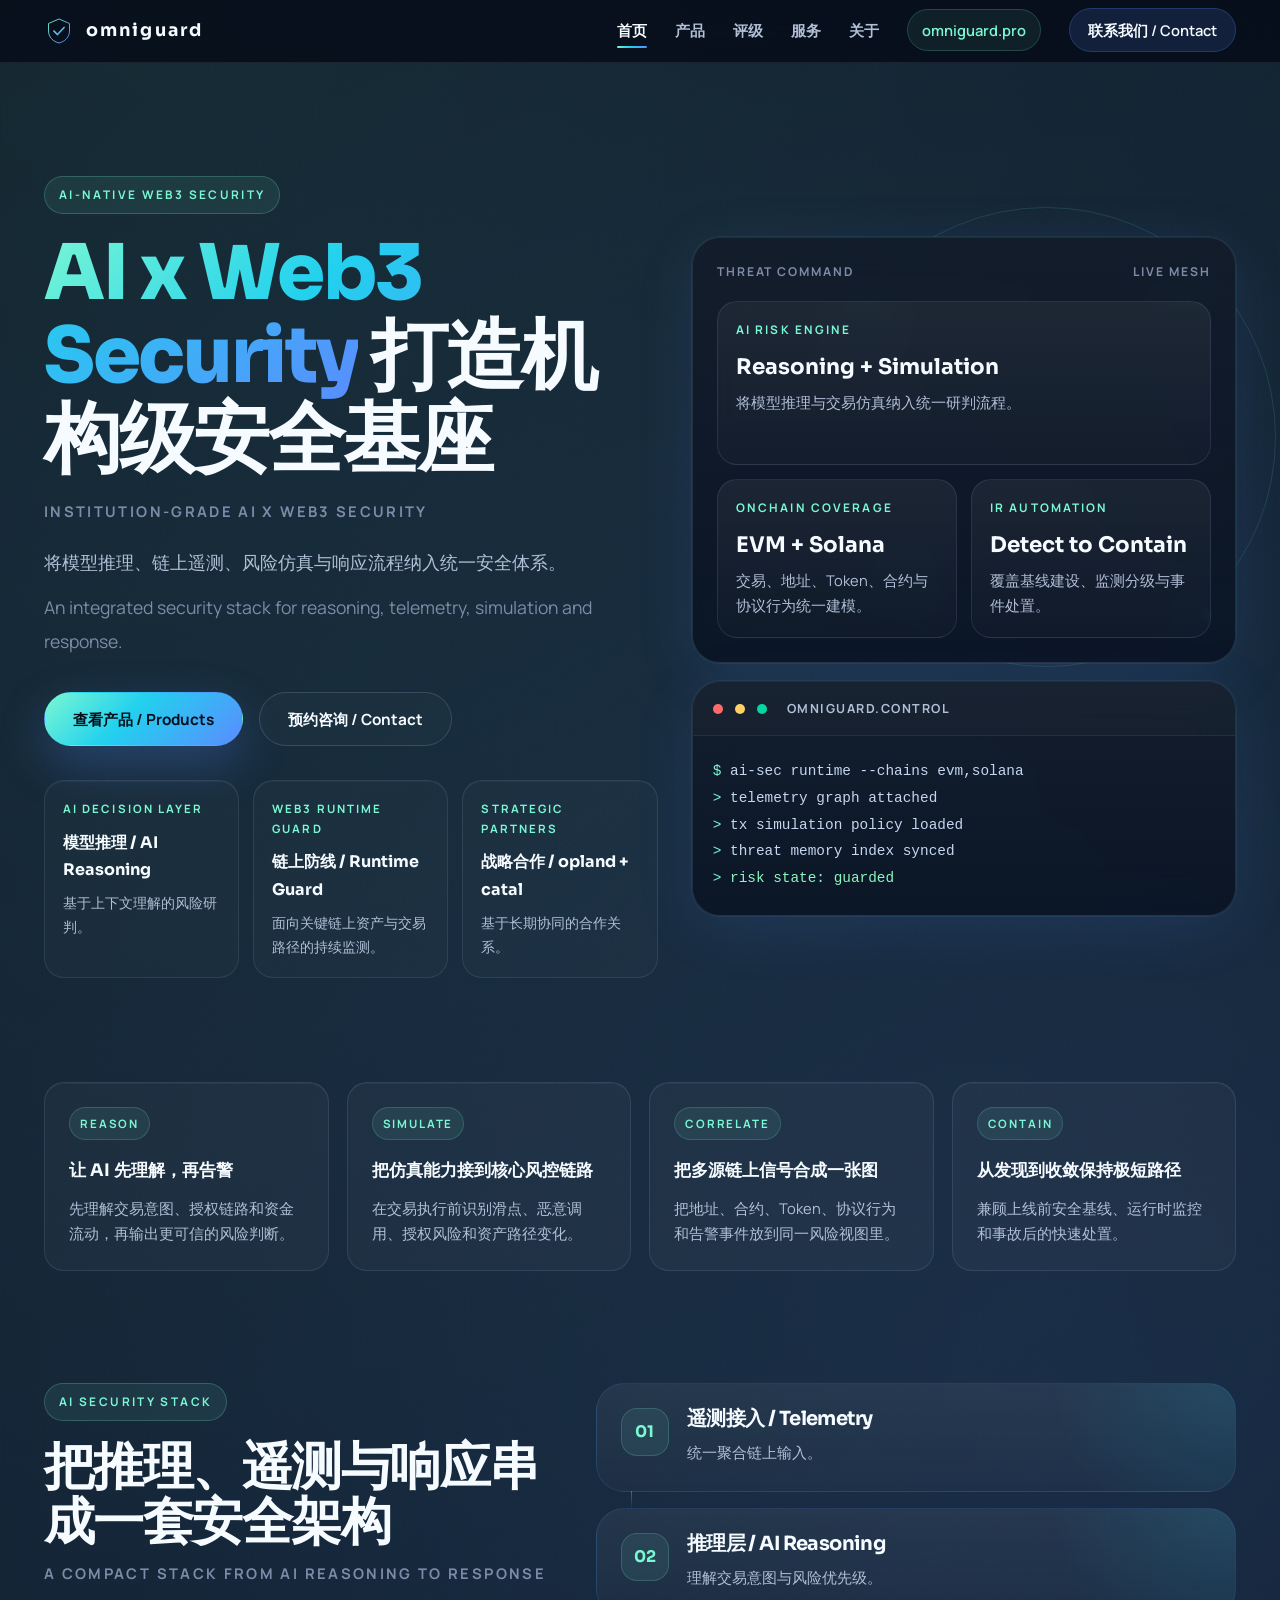
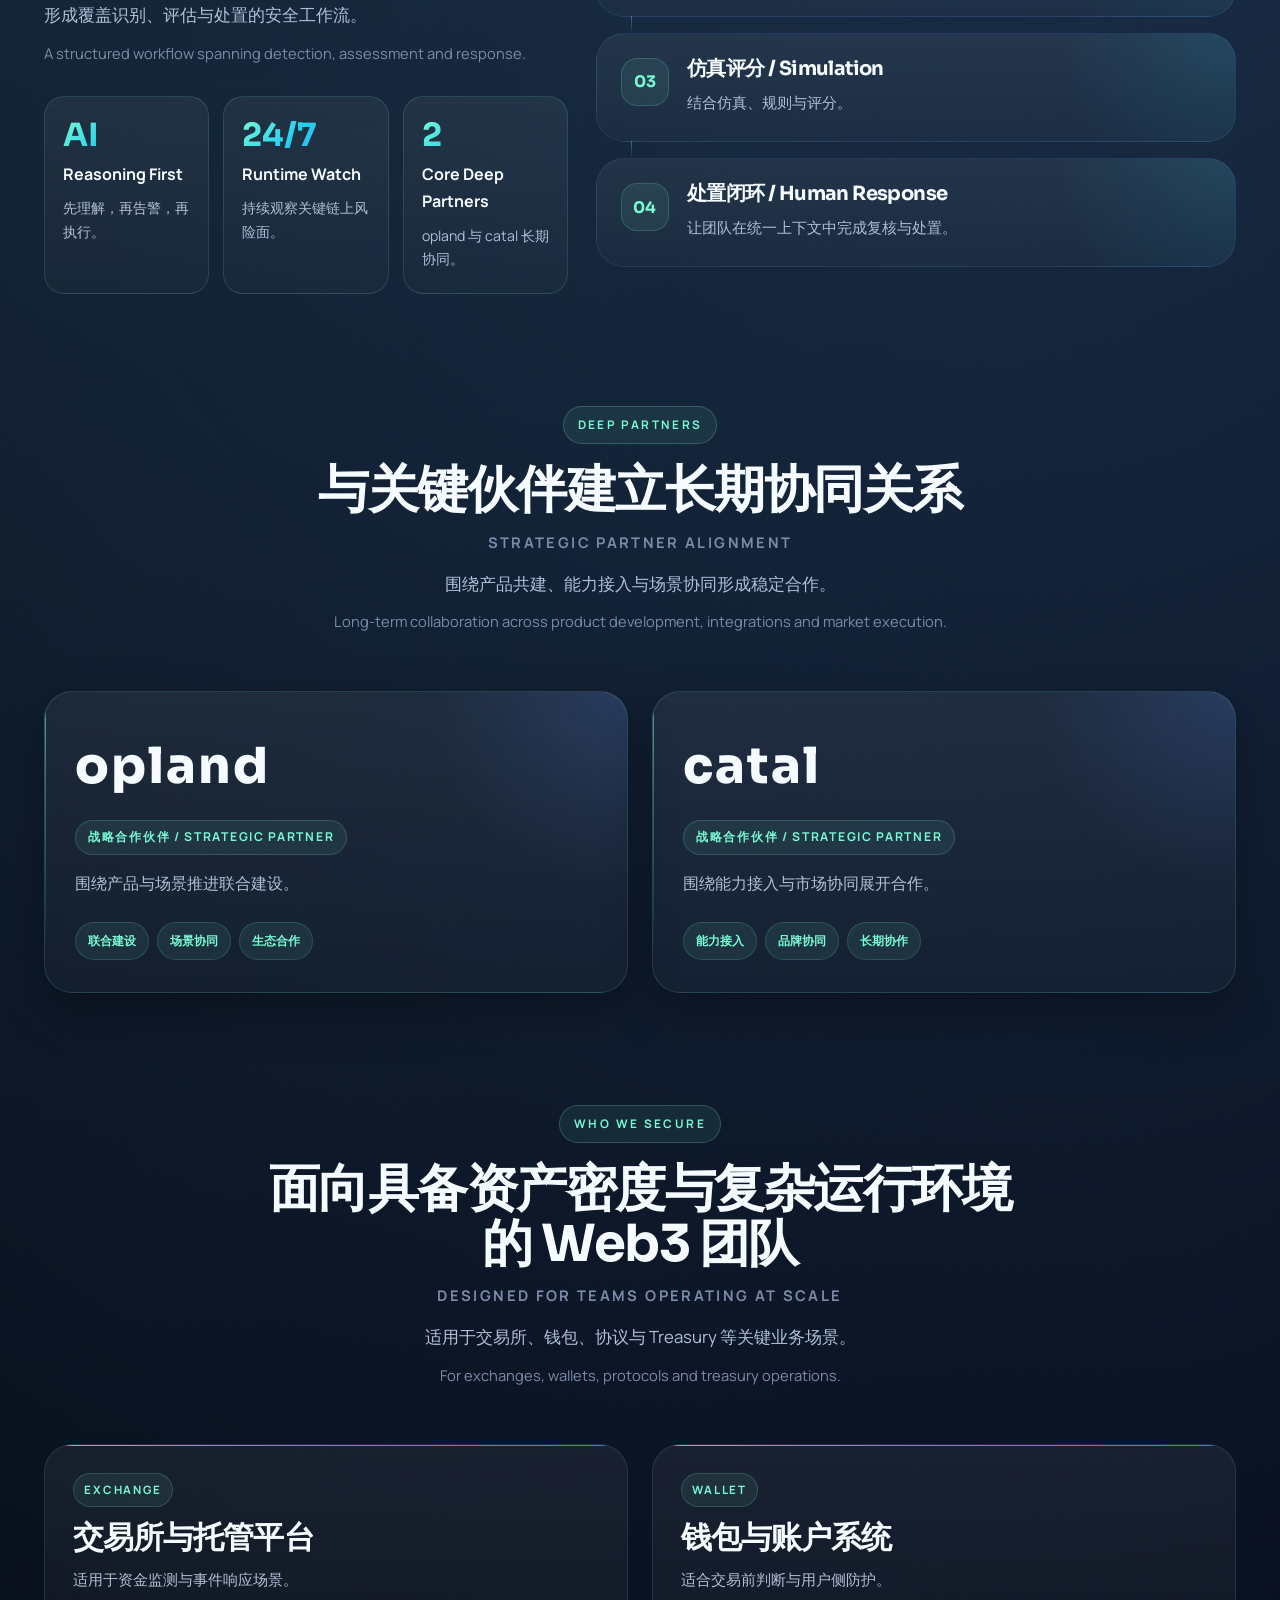
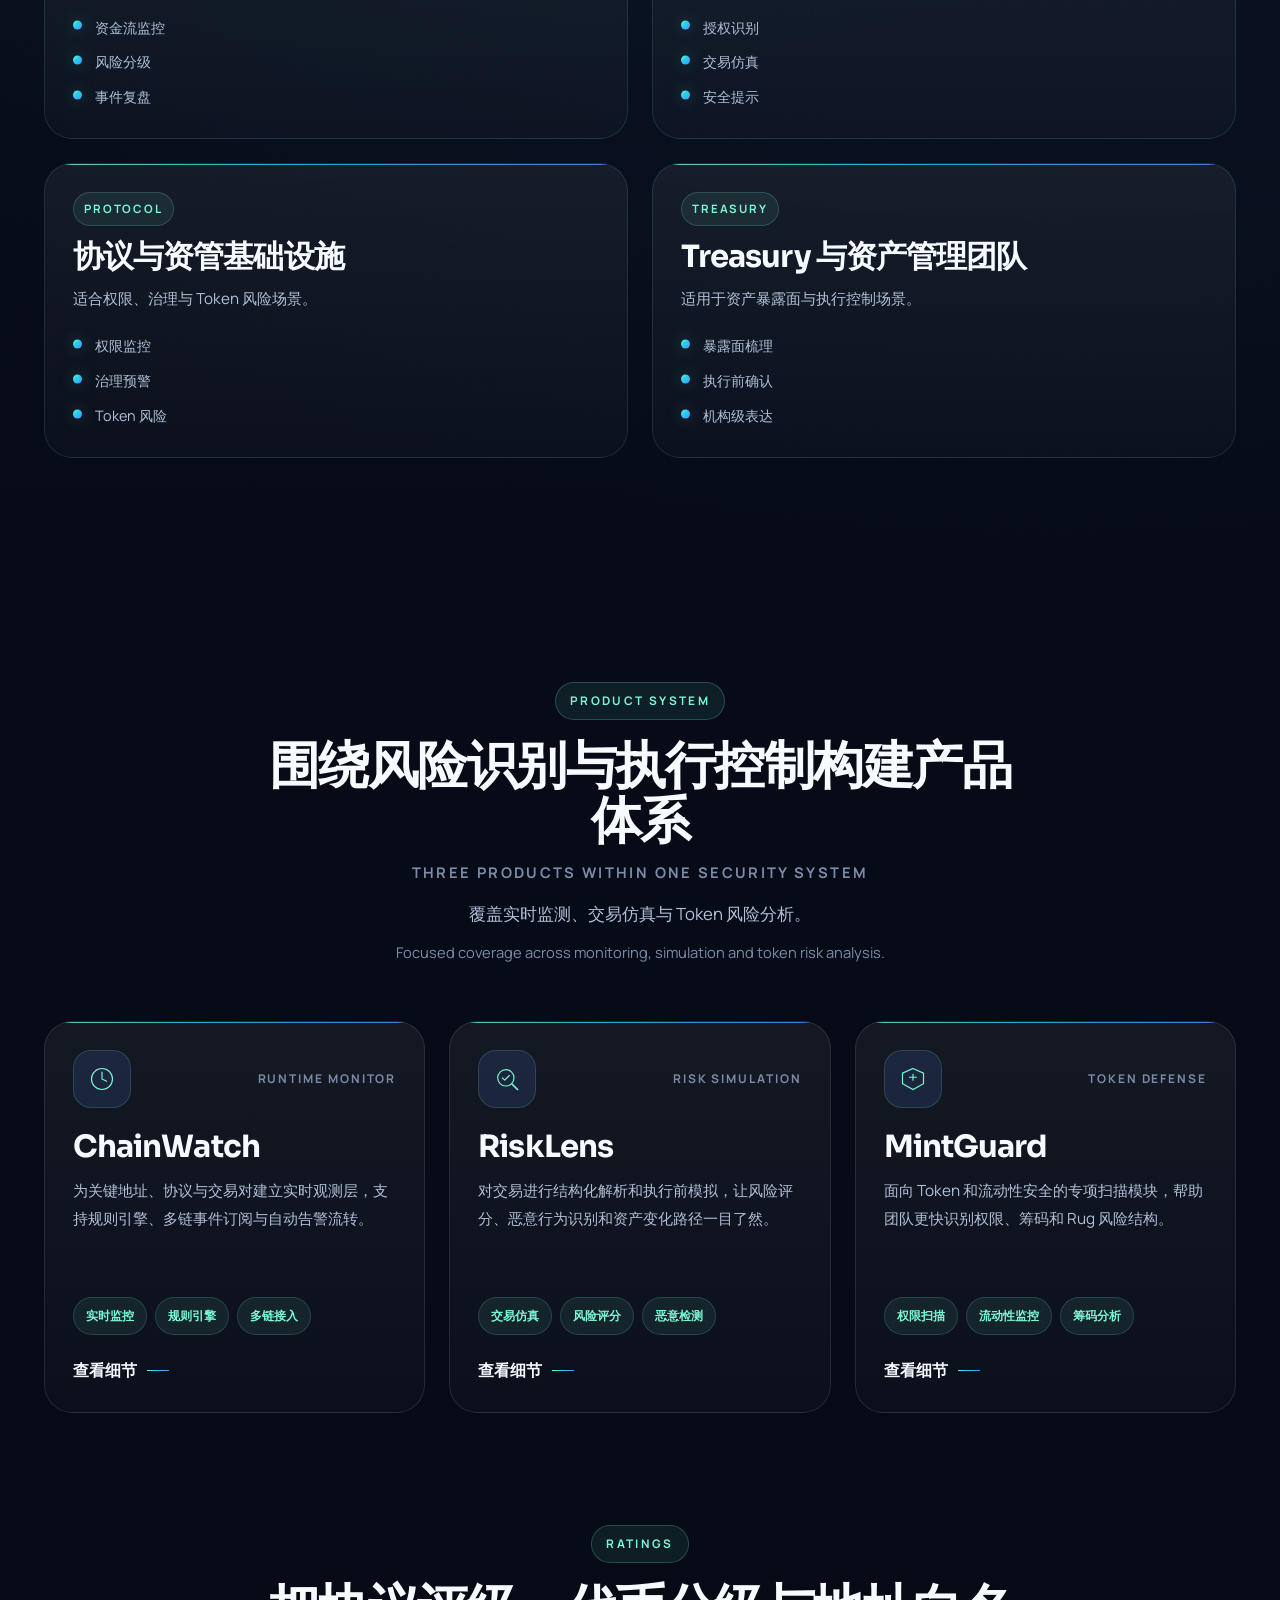
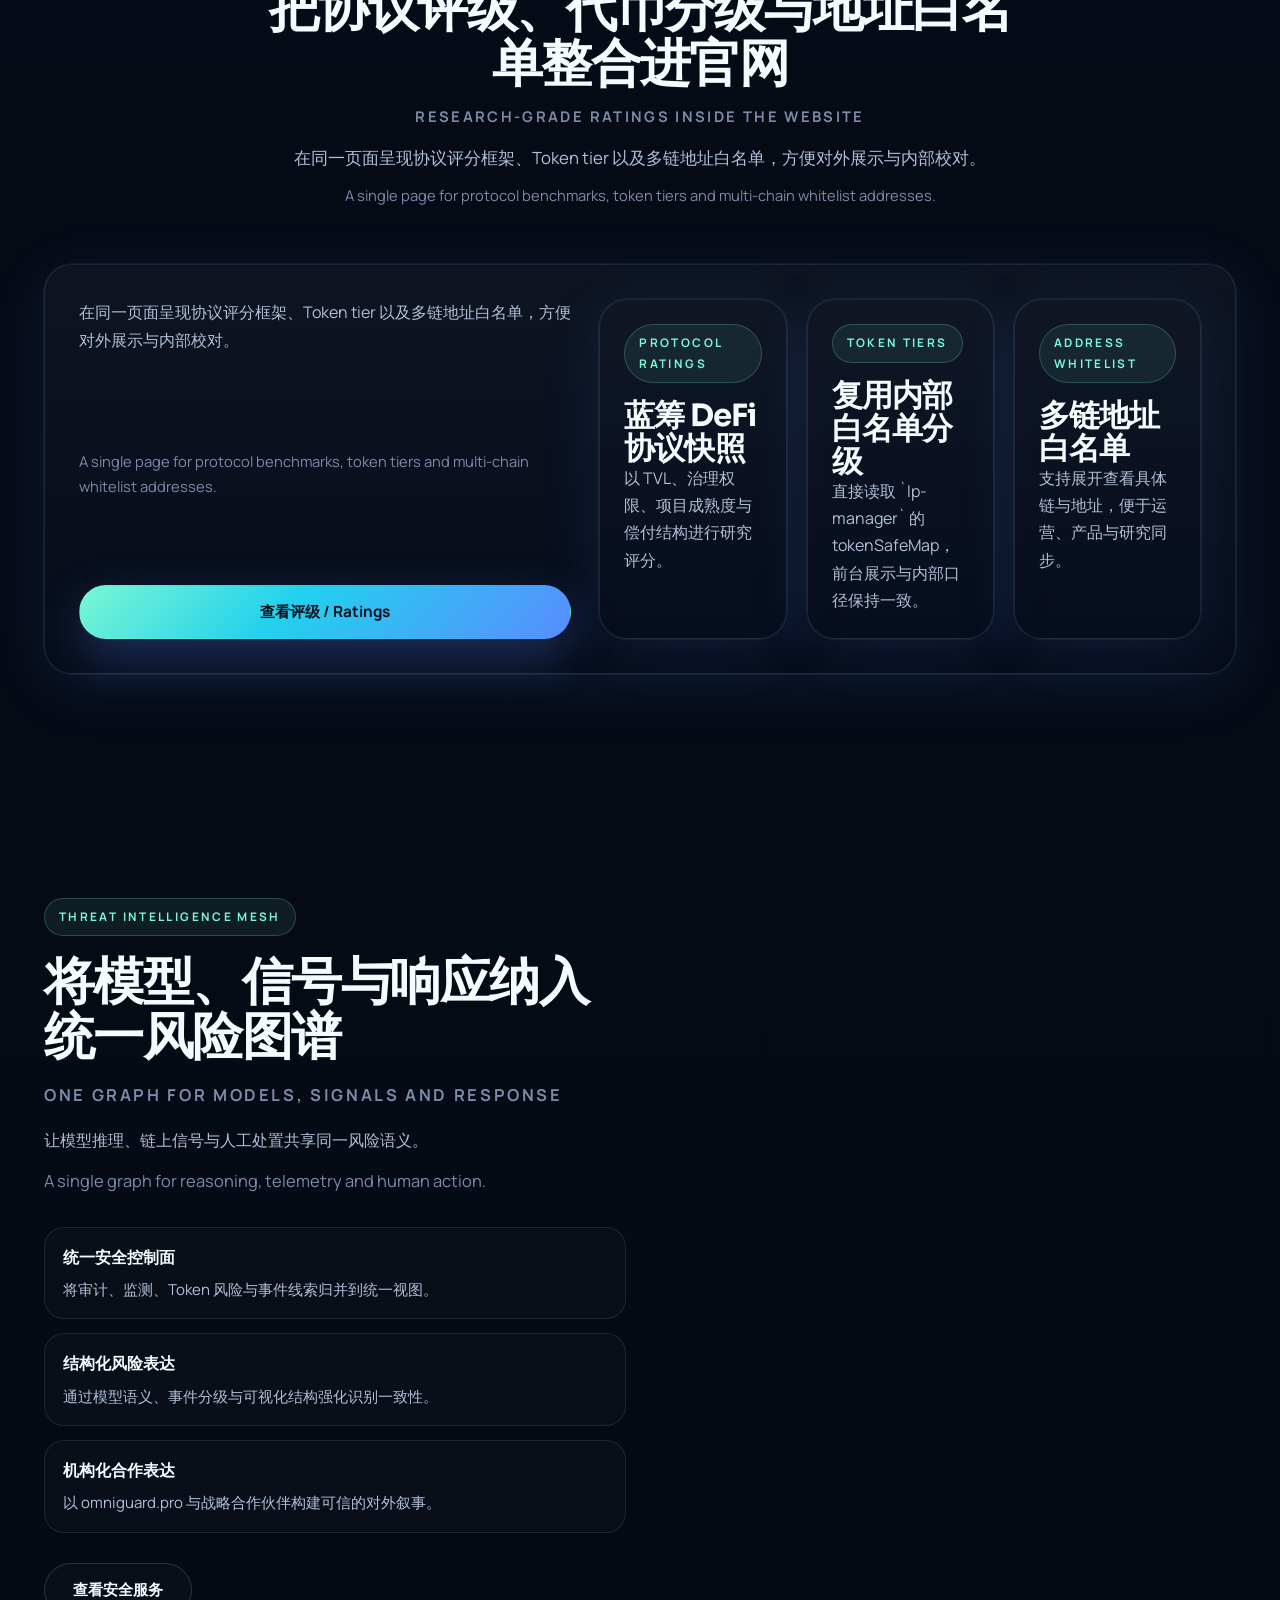
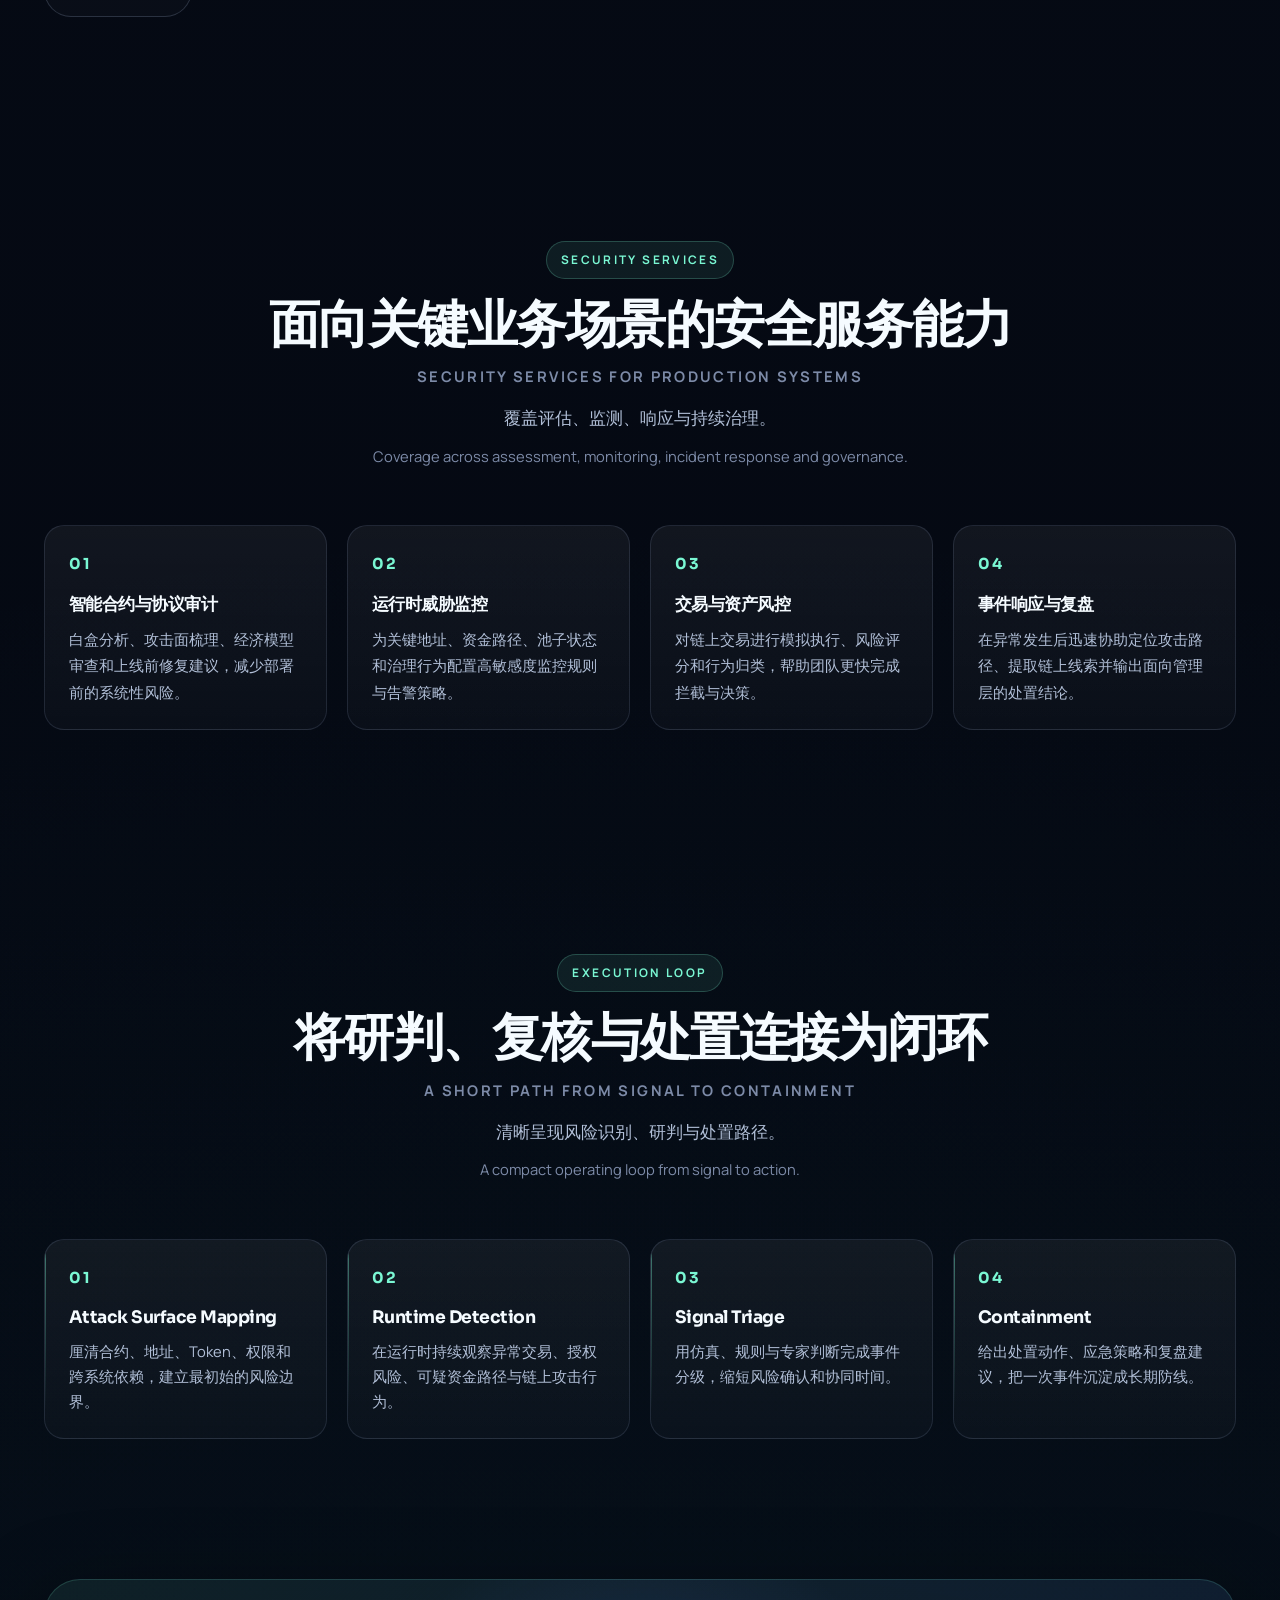
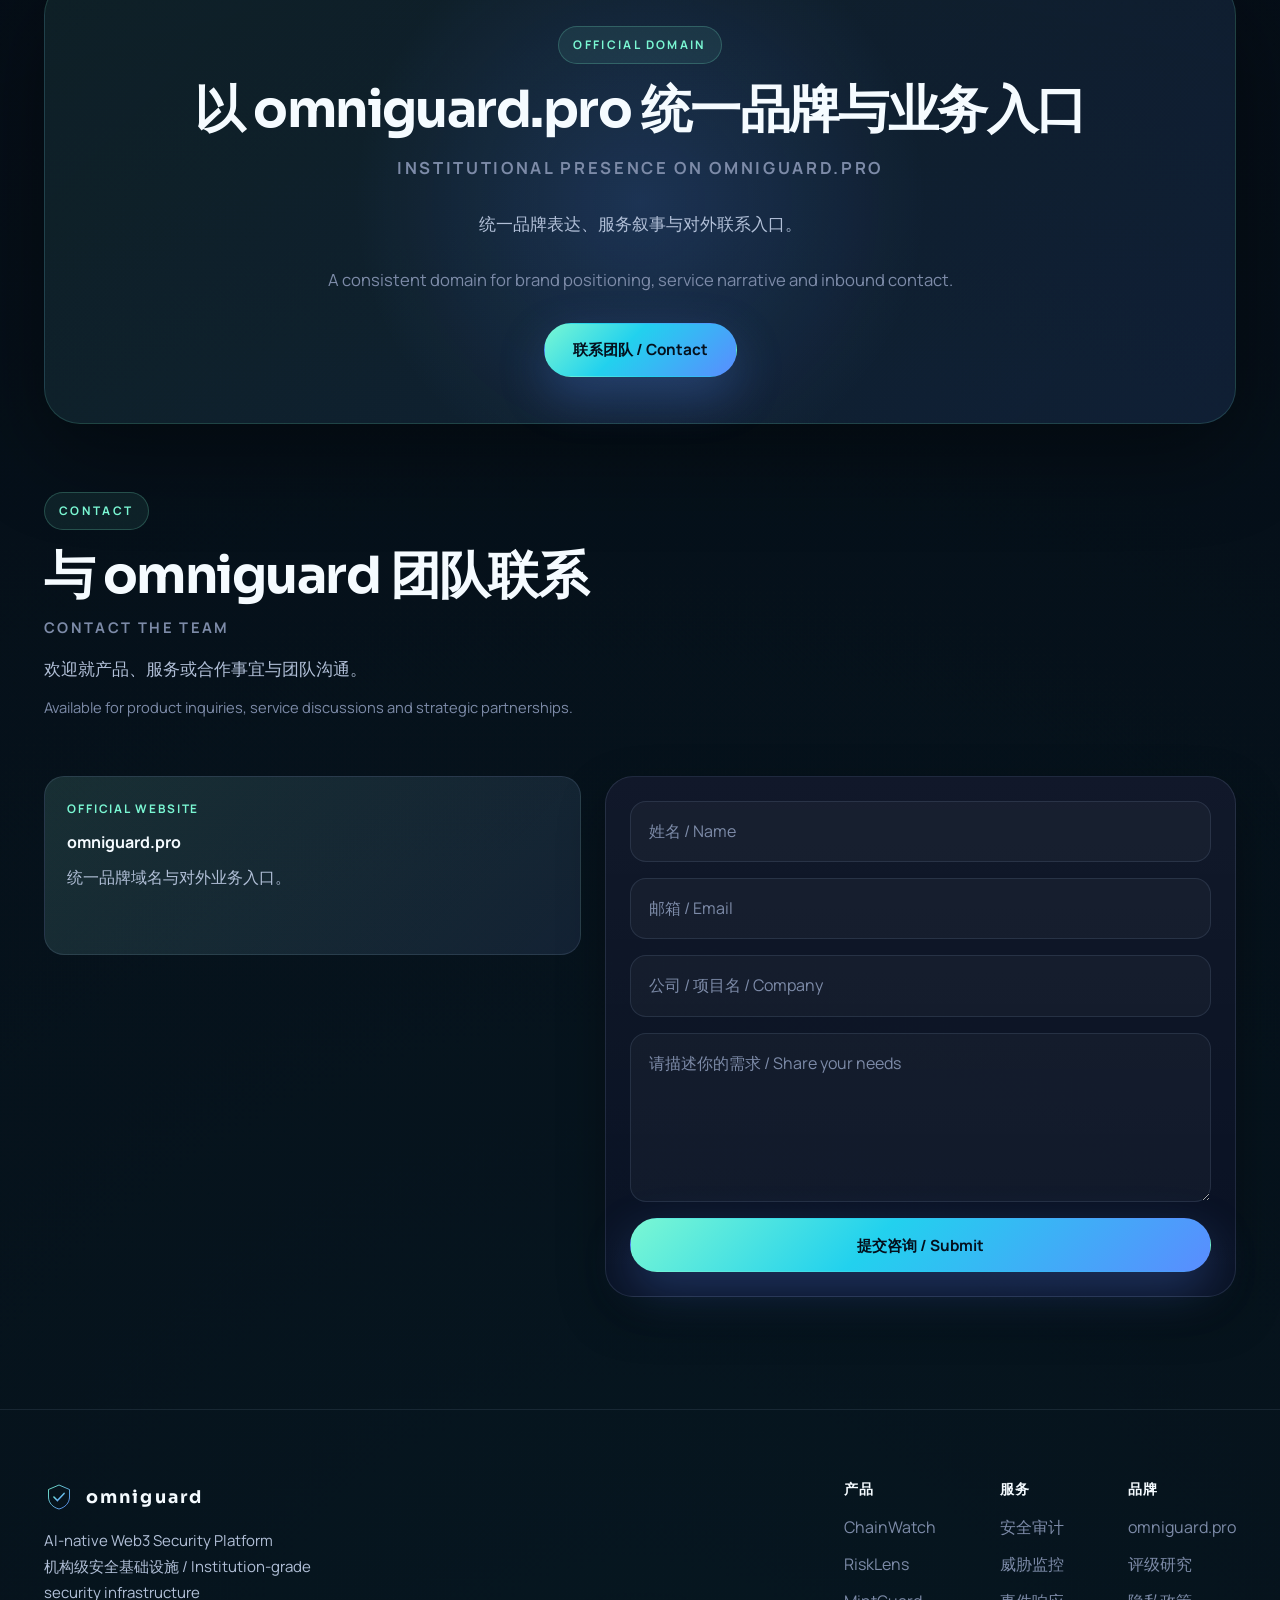
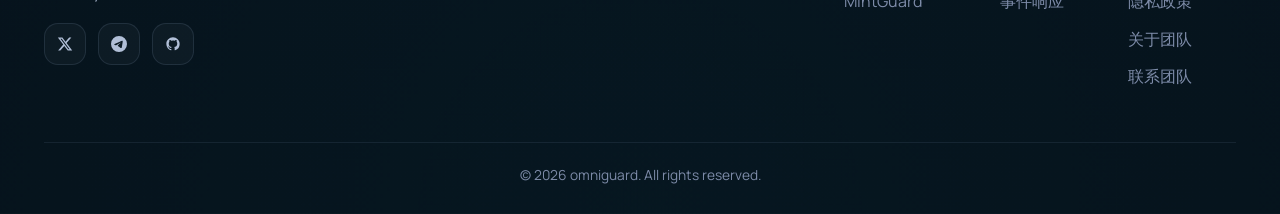
==== index.html @ a3fcf9b2 "Deploy Omniguard site from e08b5951001fcb21e624f25ac90ab87b6ba7656a" ====
<!DOCTYPE html><html lang="zh-CN"> <head><meta charset="UTF-8"><meta name="viewport" content="width=device-width, initial-scale=1.0"><title>omniguard | AI 原生 Web3 安全平台</title><meta name="description" content="omniguard.pro 是面向 Web3 团队的 AI 原生安全平台，覆盖链上监测、交易仿真、Token 风险分析、审计与事件响应。"><meta property="og:title" content="omniguard | AI 原生 Web3 安全平台"><meta property="og:description" content="omniguard.pro 是面向 Web3 团队的 AI 原生安全平台，覆盖链上监测、交易仿真、Token 风险分析、审计与事件响应。"><meta property="og:type" content="website"><meta property="og:url" content="https://omniguard.pro/"><link rel="canonical" href="https://omniguard.pro/"><link rel="icon" type="image/svg+xml" href="/favicon.svg"><link rel="preconnect" href="https://fonts.googleapis.com"><link rel="preconnect" href="https://fonts.gstatic.com" crossorigin><link href="https://fonts.googleapis.com/css2?family=Manrope:wght@400;500;600;700;800&family=Sora:wght@400;500;600;700;800&display=swap" rel="stylesheet"><link rel="stylesheet" href="/_astro/BaseLayout.CI0Ku79m.css"></head> <body data-brand="omniguard" data-email-user="mnuestc" data-email-host="gmail.com"> <nav class="navbar"> <div class="container"> <a href="/" class="logo" aria-label="omniguard 首页"> <svg width="30" height="30" viewBox="0 0 100 100" aria-hidden="true"> <defs> <linearGradient id="logoGradient-jyjksao" x1="0%" y1="0%" x2="100%" y2="100%"> <stop offset="0%" style="stop-color:#7AF7D3"></stop> <stop offset="100%" style="stop-color:#5A8CFF"></stop> </linearGradient> </defs> <path d="M50 10 L85 25 L85 50 C85 70 70 85 50 90 C30 85 15 70 15 50 L15 25 Z" fill="none" stroke="url(#logoGradient-jyjksao)" stroke-width="3"></path> <path d="M33 50 L45 62 L67 38" fill="none" stroke="url(#logoGradient-jyjksao)" stroke-width="5" stroke-linecap="round" stroke-linejoin="round"></path> </svg> <span>omniguard</span> </a> <ul class="nav-links"> <li> <a href="/" class="active"> 首页 </a> </li><li> <a href="/products"> 产品 </a> </li><li> <a href="/ratings"> 评级 </a> </li><li> <a href="/services"> 服务 </a> </li><li> <a href="/about"> 关于 </a> </li> <li> <a href="https://omniguard.pro" class="nav-domain" target="_blank" rel="noopener"> omniguard.pro </a> </li> <li> <a href="/#contact" class="btn-contact">联系我们 / Contact</a> </li> </ul> <button class="mobile-menu-btn" aria-label="菜单"><span></span><span></span><span></span></button> </div> </nav> <main class="site-main">  <section class="hero"> <div class="container hero-grid"> <div class="hero-copy"> <span class="section-kicker fade-in">AI-NATIVE WEB3 SECURITY</span> <h1 class="fade-in">  <span class="gradient-text">AI x Web3 Security</span>  打造机构级安全基座 </h1> <p class="hero-title-en fade-in">Institution-grade AI x Web3 Security</p> <p class="hero-desc fade-in">将模型推理、链上遥测、风险仿真与响应流程纳入统一安全体系。</p> <p class="hero-desc hero-desc-en fade-in">An integrated security stack for reasoning, telemetry, simulation and response.</p> <div class="hero-actions fade-in"> <a href="/products" class="btn btn-primary">查看产品 / Products</a> <a href="/#contact" class="btn btn-ghost">预约咨询 / Contact</a> </div> <div class="hero-proof fade-in"> <div class="proof-item"> <span class="proof-label">AI Decision Layer</span> <strong>模型推理 / AI Reasoning</strong> <p>基于上下文理解的风险研判。</p> </div><div class="proof-item"> <span class="proof-label">Web3 Runtime Guard</span> <strong>链上防线 / Runtime Guard</strong> <p>面向关键链上资产与交易路径的持续监测。</p> </div><div class="proof-item"> <span class="proof-label">Strategic Partners</span> <strong>战略合作 / opland + catal</strong> <p>基于长期协同的合作关系。</p> </div> </div> </div> <div class="hero-stack fade-in"> <div class="hero-orbit" aria-hidden="true"> <span class="orbit orbit-a"></span> <span class="orbit orbit-b"></span> <span class="orbit orbit-c"></span> <span class="orbit-node node-a"></span> <span class="orbit-node node-b"></span> <span class="orbit-node node-c"></span> <span class="orbit-node node-d"></span> </div> <div class="glass-panel hero-board"> <div class="panel-topline"> <span>Threat Command</span> <span>Live Mesh</span> </div> <div class="signal-grid"> <div class="signal-card signal-card-wide"> <span class="signal-label">AI Risk Engine</span> <strong>Reasoning + Simulation</strong> <p>将模型推理与交易仿真纳入统一研判流程。</p> </div><div class="signal-card"> <span class="signal-label">Onchain Coverage</span> <strong>EVM + Solana</strong> <p>交易、地址、Token、合约与协议行为统一建模。</p> </div><div class="signal-card"> <span class="signal-label">IR Automation</span> <strong>Detect to Contain</strong> <p>覆盖基线建设、监测分级与事件处置。</p> </div> </div> </div> <div class="glass-panel hero-terminal"> <div class="terminal-top"> <span></span> <span></span> <span></span> <b>omniguard.control</b> </div> <div class="terminal-body"> <p class="terminal-line"> <span class="terminal-key">$</span>   ai-sec runtime --chains evm,solana </p><p class="terminal-line"> <span class="terminal-key">&gt;</span>   telemetry graph attached </p><p class="terminal-line"> <span class="terminal-key">&gt;</span>   tx simulation policy loaded </p><p class="terminal-line"> <span class="terminal-key">&gt;</span>   threat memory index synced </p><p class="terminal-line terminal-ok"> <span class="terminal-key">&gt;</span>   risk state: guarded </p> </div> </div> </div> </div> </section> <section class="trust-strip"> <div class="container"> <div class="trust-grid"> <article class="trust-card fade-in"> <span class="trust-label">Reason</span> <strong>让 AI 先理解，再告警</strong> <p>先理解交易意图、授权链路和资金流动，再输出更可信的风险判断。</p> </article><article class="trust-card fade-in"> <span class="trust-label">Simulate</span> <strong>把仿真能力接到核心风控链路</strong> <p>在交易执行前识别滑点、恶意调用、授权风险和资产路径变化。</p> </article><article class="trust-card fade-in"> <span class="trust-label">Correlate</span> <strong>把多源链上信号合成一张图</strong> <p>把地址、合约、Token、协议行为和告警事件放到同一风险视图里。</p> </article><article class="trust-card fade-in"> <span class="trust-label">Contain</span> <strong>从发现到收敛保持极短路径</strong> <p>兼顾上线前安全基线、运行时监控和事故后的快速处置。</p> </article> </div> </div> </section> <section class="stack-section"> <div class="container stack-layout"> <div class="stack-copy fade-in"> <div class="section-head section-head-left"> <span class="section-kicker">AI SECURITY STACK</span> <h2 class="section-title">把推理、遥测与响应串成一套安全架构</h2> <p class="section-title-en">A compact stack from AI reasoning to response</p> <p class="section-desc">形成覆盖识别、评估与处置的安全工作流。</p> <p class="section-desc section-desc-en">A structured workflow spanning detection, assessment and response.</p> </div> <div class="stack-metrics"> <article class="stack-metric"> <strong>AI</strong> <span>Reasoning First</span> <p>先理解，再告警，再执行。</p> </article><article class="stack-metric"> <strong>24/7</strong> <span>Runtime Watch</span> <p>持续观察关键链上风险面。</p> </article><article class="stack-metric"> <strong>2</strong> <span>Core Deep Partners</span> <p>opland 与 catal 长期协同。</p> </article> </div> </div> <div class="stack-flow fade-in"> <article class="stack-layer"> <span class="stack-layer-index">01</span> <div class="stack-layer-body"> <h3>遥测接入 / Telemetry</h3> <p>统一聚合链上输入。</p> </div> </article><article class="stack-layer"> <span class="stack-layer-index">02</span> <div class="stack-layer-body"> <h3>推理层 / AI Reasoning</h3> <p>理解交易意图与风险优先级。</p> </div> </article><article class="stack-layer"> <span class="stack-layer-index">03</span> <div class="stack-layer-body"> <h3>仿真评分 / Simulation</h3> <p>结合仿真、规则与评分。</p> </div> </article><article class="stack-layer"> <span class="stack-layer-index">04</span> <div class="stack-layer-body"> <h3>处置闭环 / Human Response</h3> <p>让团队在统一上下文中完成复核与处置。</p> </div> </article> </div> </div> </section> <section class="partners-section"> <div class="container"> <div class="section-head"> <span class="section-kicker">DEEP PARTNERS</span> <h2 class="section-title">与关键伙伴建立长期协同关系</h2> <p class="section-title-en">Strategic partner alignment</p> <p class="section-desc">围绕产品共建、能力接入与场景协同形成稳定合作。</p> <p class="section-desc section-desc-en">Long-term collaboration across product development, integrations and market execution.</p> </div> <div class="partner-grid"> <article class="partner-card fade-in"> <div class="partner-mark">opland</div> <span class="partner-role">战略合作伙伴 / Strategic Partner</span> <p>围绕产品与场景推进联合建设。</p> <div class="partner-tags"> <span class="tag">联合建设</span><span class="tag">场景协同</span><span class="tag">生态合作</span> </div> </article><article class="partner-card fade-in"> <div class="partner-mark">catal</div> <span class="partner-role">战略合作伙伴 / Strategic Partner</span> <p>围绕能力接入与市场协同展开合作。</p> <div class="partner-tags"> <span class="tag">能力接入</span><span class="tag">品牌协同</span><span class="tag">长期协作</span> </div> </article> </div> </div> </section> <section class="audience-section"> <div class="container"> <div class="section-head"> <span class="section-kicker">WHO WE SECURE</span> <h2 class="section-title">面向具备资产密度与复杂运行环境的 Web3 团队</h2> <p class="section-title-en">Designed for teams operating at scale</p> <p class="section-desc">适用于交易所、钱包、协议与 Treasury 等关键业务场景。</p> <p class="section-desc section-desc-en">For exchanges, wallets, protocols and treasury operations.</p> </div> <div class="audience-grid"> <article class="audience-card fade-in"> <span class="audience-label">Exchange</span> <h3>交易所与托管平台</h3> <p>适用于资金监测与事件响应场景。</p> <ul class="audience-list"> <li>资金流监控</li><li>风险分级</li><li>事件复盘</li> </ul> </article><article class="audience-card fade-in"> <span class="audience-label">Wallet</span> <h3>钱包与账户系统</h3> <p>适合交易前判断与用户侧防护。</p> <ul class="audience-list"> <li>授权识别</li><li>交易仿真</li><li>安全提示</li> </ul> </article><article class="audience-card fade-in"> <span class="audience-label">Protocol</span> <h3>协议与资管基础设施</h3> <p>适合权限、治理与 Token 风险场景。</p> <ul class="audience-list"> <li>权限监控</li><li>治理预警</li><li>Token 风险</li> </ul> </article><article class="audience-card fade-in"> <span class="audience-label">Treasury</span> <h3>Treasury 与资产管理团队</h3> <p>适用于资产暴露面与执行控制场景。</p> <ul class="audience-list"> <li>暴露面梳理</li><li>执行前确认</li><li>机构级表达</li> </ul> </article> </div> </div> </section> <section class="products-preview"> <div class="container"> <div class="section-head"> <span class="section-kicker">PRODUCT SYSTEM</span> <h2 class="section-title">围绕风险识别与执行控制构建产品体系</h2> <p class="section-title-en">Three products within one security system</p> <p class="section-desc">覆盖实时监测、交易仿真与 Token 风险分析。</p> <p class="section-desc section-desc-en">Focused coverage across monitoring, simulation and token risk analysis.</p> </div> <div class="product-cards"> <article class="product-card fade-in"> <div class="card-head"> <div class="card-icon-wrap"> <svg class width="28px" height="28px" viewBox="0 0 48 48" aria-hidden="true"><circle cx="24" cy="24" r="18" fill="none" stroke="currentColor" stroke-width="2"></circle><path d="M24 12 L24 24 L32 28" fill="none" stroke="currentColor" stroke-width="2" stroke-linecap="round"></path></svg> </div> <span class="card-meta">Runtime Monitor</span> </div> <h3>ChainWatch</h3> <p>为关键地址、协议与交易对建立实时观测层，支持规则引擎、多链事件订阅与自动告警流转。</p> <div class="card-tags"> <span class="tag">实时监控</span><span class="tag">规则引擎</span><span class="tag">多链接入</span> </div> <a href="/products#chainwatch" class="card-link">查看细节</a> </article><article class="product-card fade-in"> <div class="card-head"> <div class="card-icon-wrap"> <svg class width="28px" height="28px" viewBox="0 0 48 48" aria-hidden="true"><circle cx="22" cy="22" r="14" fill="none" stroke="currentColor" stroke-width="2"></circle><line x1="33" y1="33" x2="42" y2="42" stroke="currentColor" stroke-width="3" stroke-linecap="round"></line><path d="M16 22 L20 26 L28 18" fill="none" stroke="currentColor" stroke-width="2" stroke-linecap="round" stroke-linejoin="round"></path></svg> </div> <span class="card-meta">Risk Simulation</span> </div> <h3>RiskLens</h3> <p>对交易进行结构化解析和执行前模拟，让风险评分、恶意行为识别和资产变化路径一目了然。</p> <div class="card-tags"> <span class="tag">交易仿真</span><span class="tag">风险评分</span><span class="tag">恶意检测</span> </div> <a href="/products#risklens" class="card-link">查看细节</a> </article><article class="product-card fade-in"> <div class="card-head"> <div class="card-icon-wrap"> <svg class width="28px" height="28px" viewBox="0 0 48 48" aria-hidden="true"><path d="M24 6 L42 14 L42 32 L24 42 L6 32 L6 14 Z" fill="none" stroke="currentColor" stroke-width="2"></path><path d="M24 16 L24 26 M18 21 L30 21" fill="none" stroke="currentColor" stroke-width="2" stroke-linecap="round"></path></svg> </div> <span class="card-meta">Token Defense</span> </div> <h3>MintGuard</h3> <p>面向 Token 和流动性安全的专项扫描模块，帮助团队更快识别权限、筹码和 Rug 风险结构。</p> <div class="card-tags"> <span class="tag">权限扫描</span><span class="tag">流动性监控</span><span class="tag">筹码分析</span> </div> <a href="/products#mintguard" class="card-link">查看细节</a> </article> </div> </div> </section> <section class="ratings-preview"> <div class="container"> <div class="section-head"> <span class="section-kicker">RATINGS</span> <h2 class="section-title">把协议评级、代币分级与地址白名单整合进官网</h2> <p class="section-title-en">Research-grade ratings inside the website</p> <p class="section-desc">在同一页面呈现协议评分框架、Token tier 以及多链地址白名单，方便对外展示与内部校对。</p> <p class="section-desc section-desc-en">A single page for protocol benchmarks, token tiers and multi-chain whitelist addresses.</p> </div> <div class="ratings-preview-shell glass-panel fade-in"> <div class="ratings-preview-copy"> <p>在同一页面呈现协议评分框架、Token tier 以及多链地址白名单，方便对外展示与内部校对。</p> <p class="section-desc section-desc-en">A single page for protocol benchmarks, token tiers and multi-chain whitelist addresses.</p> <a href="/ratings" class="btn btn-primary">查看评级 / Ratings</a> </div> <div class="ratings-preview-grid"> <article class="ratings-preview-card"> <span class="section-kicker ratings-preview-kicker">Protocol Ratings</span> <h3>蓝筹 DeFi 协议快照</h3> <p>以 TVL、治理权限、项目成熟度与偿付结构进行研究评分。</p> </article><article class="ratings-preview-card"> <span class="section-kicker ratings-preview-kicker">Token Tiers</span> <h3>复用内部白名单分级</h3> <p>直接读取 `lp-manager` 的 tokenSafeMap，前台展示与内部口径保持一致。</p> </article><article class="ratings-preview-card"> <span class="section-kicker ratings-preview-kicker">Address Whitelist</span> <h3>多链地址白名单</h3> <p>支持展开查看具体链与地址，便于运营、产品与研究同步。</p> </article> </div> </div> </div> </section> <section class="intelligence-section"> <div class="container intelligence-layout"> <div class="intel-copy fade-in"> <span class="section-kicker">THREAT INTELLIGENCE MESH</span> <h2>将模型、信号与响应纳入统一风险图谱</h2> <p class="section-title-en section-title-en-left">One graph for models, signals and response</p> <p>让模型推理、链上信号与人工处置共享同一风险语义。</p> <p class="section-desc section-desc-en section-desc-left">A single graph for reasoning, telemetry and human action.</p> <ul class="intel-list"> <li> <strong>统一安全控制面</strong> <span>将审计、监测、Token 风险与事件线索归并到统一视图。</span> </li><li> <strong>结构化风险表达</strong> <span>通过模型语义、事件分级与可视化结构强化识别一致性。</span> </li><li> <strong>机构化合作表达</strong> <span>以 omniguard.pro 与战略合作伙伴构建可信的对外叙事。</span> </li> </ul> <a href="/services" class="btn btn-ghost">查看安全服务</a> </div> <div class="mesh-board glass-panel fade-in" aria-hidden="true"> <span class="mesh-ring mesh-ring-a"></span> <span class="mesh-ring mesh-ring-b"></span> <span class="mesh-ring mesh-ring-c"></span> <div class="mesh-center"> <span>omniguard core</span> <strong>Security Mesh</strong> </div> <span class="mesh-node node-1">Wallet</span><span class="mesh-node node-2">DEX</span><span class="mesh-node node-3">Bridge</span><span class="mesh-node node-4">Vault</span><span class="mesh-node node-5">Exchange</span><span class="mesh-node node-6">Mempool</span> <div class="mesh-footer"> <div> <span>Input</span> <strong>tx / log / contract / token</strong> </div> <div> <span>Output</span> <strong>alert / score / action / audit</strong> </div> </div> </div> </div> </section> <section class="services-preview"> <div class="container"> <div class="section-head"> <span class="section-kicker">SECURITY SERVICES</span> <h2 class="section-title">面向关键业务场景的安全服务能力</h2> <p class="section-title-en">Security services for production systems</p> <p class="section-desc">覆盖评估、监测、响应与持续治理。</p> <p class="section-desc section-desc-en">Coverage across assessment, monitoring, incident response and governance.</p> </div> <div class="services-grid"> <article class="service-item fade-in"> <span class="service-index">01</span> <h4>智能合约与协议审计</h4> <p>白盒分析、攻击面梳理、经济模型审查和上线前修复建议，减少部署前的系统性风险。</p> </article><article class="service-item fade-in"> <span class="service-index">02</span> <h4>运行时威胁监控</h4> <p>为关键地址、资金路径、池子状态和治理行为配置高敏感度监控规则与告警策略。</p> </article><article class="service-item fade-in"> <span class="service-index">03</span> <h4>交易与资产风控</h4> <p>对链上交易进行模拟执行、风险评分和行为归类，帮助团队更快完成拦截与决策。</p> </article><article class="service-item fade-in"> <span class="service-index">04</span> <h4>事件响应与复盘</h4> <p>在异常发生后迅速协助定位攻击路径、提取链上线索并输出面向管理层的处置结论。</p> </article> </div> </div> </section> <section class="workflow-section"> <div class="container"> <div class="section-head"> <span class="section-kicker">EXECUTION LOOP</span> <h2 class="section-title">将研判、复核与处置连接为闭环</h2> <p class="section-title-en">A short path from signal to containment</p> <p class="section-desc">清晰呈现风险识别、研判与处置路径。</p> <p class="section-desc section-desc-en">A compact operating loop from signal to action.</p> </div> <div class="workflow-grid"> <article class="workflow-step fade-in"> <span class="step-number">01</span> <h4>Attack Surface Mapping</h4> <p>厘清合约、地址、Token、权限和跨系统依赖，建立最初始的风险边界。</p> </article><article class="workflow-step fade-in"> <span class="step-number">02</span> <h4>Runtime Detection</h4> <p>在运行时持续观察异常交易、授权风险、可疑资金路径与链上攻击行为。</p> </article><article class="workflow-step fade-in"> <span class="step-number">03</span> <h4>Signal Triage</h4> <p>用仿真、规则与专家判断完成事件分级，缩短风险确认和协同时间。</p> </article><article class="workflow-step fade-in"> <span class="step-number">04</span> <h4>Containment</h4> <p>给出处置动作、应急策略和复盘建议，把一次事件沉淀成长期防线。</p> </article> </div> </div> </section> <section class="cta"> <div class="container"> <div class="domain-banner fade-in"> <span class="section-kicker">OFFICIAL DOMAIN</span> <h2>以 omniguard.pro 统一品牌与业务入口</h2> <p class="section-title-en cta-title-en">Institutional presence on omniguard.pro</p> <p>统一品牌表达、服务叙事与对外联系入口。</p> <p class="section-desc section-desc-en cta-desc-en">A consistent domain for brand positioning, service narrative and inbound contact.</p> <a href="/#contact" class="btn btn-primary">联系团队 / Contact</a> </div> </div> </section> <section id="contact" class="contact"> <div class="container"> <div class="section-head section-head-left"> <span class="section-kicker">CONTACT</span> <h2 class="section-title">与 omniguard 团队联系</h2> <p class="section-title-en">Contact the team</p> <p class="section-desc">欢迎就产品、服务或合作事宜与团队沟通。</p> <p class="section-desc section-desc-en">Available for product inquiries, service discussions and strategic partnerships.</p> </div> <div class="contact-shell"> <div class="contact-info"> <div class="info-item primary fade-in"> <span class="info-label">Official Website</span> <a href="https://omniguard.pro" target="_blank" rel="noopener"> omniguard.pro </a> <p>统一品牌域名与对外业务入口。</p> </div> <div class="info-row"> <div class="info-item fade-in"> <span class="info-label">Email</span> <p><a href="#" data-mailto data-email></a></p> </div> <div class="info-item fade-in"> <span class="info-label">Operating Model</span> <p>Distributed operations</p> </div> </div> <div class="info-item fade-in"> <span class="info-label">Social</span> <div class="social-links"> <a href="https://twitter.com/OmniGuardSec" target="_blank" rel="noopener" aria-label="Twitter"> <svg class width="16px" height="16px" viewBox="0 0 24 24" aria-hidden="true"><path d="M18.244 2.25h3.308l-7.227 8.26 8.502 11.24H16.17l-5.214-6.817L4.99 21.75H1.68l7.73-8.835L1.254 2.25H8.08l4.713 6.231zm-1.161 17.52h1.833L7.084 4.126H5.117z" fill="currentColor"></path></svg> </a><a href="https://t.me/OmniGuardSec" target="_blank" rel="noopener" aria-label="Telegram"> <svg class width="16px" height="16px" viewBox="0 0 24 24" aria-hidden="true"><path d="M11.944 0A12 12 0 000 12a12 12 0 0012 12 12 12 0 0012-12A12 12 0 0012 0h-.056zm4.962 7.224c.1-.002.321.023.465.14a.506.506 0 01.171.325c.016.093.036.306.02.472-.18 1.898-.962 6.502-1.36 8.627-.168.9-.499 1.201-.82 1.23-.696.065-1.225-.46-1.9-.902-1.056-.693-1.653-1.124-2.678-1.8-1.185-.78-.417-1.21.258-1.91.177-.184 3.247-2.977 3.307-3.23.007-.032.014-.15-.056-.212s-.174-.041-.249-.024c-.106.024-1.793 1.14-5.061 3.345-.48.33-.913.49-1.302.48-.428-.008-1.252-.241-1.865-.44-.752-.245-1.349-.374-1.297-.789.027-.216.325-.437.893-.663 3.498-1.524 5.83-2.529 6.998-3.014 3.332-1.386 4.025-1.627 4.476-1.635z" fill="currentColor"></path></svg> </a><a href="https://github.com/OmniGuardSec" target="_blank" rel="noopener" aria-label="GitHub"> <svg class width="16px" height="16px" viewBox="0 0 24 24" aria-hidden="true"><path d="M12 2C6.477 2 2 6.484 2 12.017c0 4.425 2.865 8.18 6.839 9.504.5.092.682-.217.682-.483 0-.237-.008-.868-.013-1.703-2.782.605-3.369-1.343-3.369-1.343-.454-1.158-1.11-1.466-1.11-1.466-.908-.62.069-.608.069-.608 1.003.07 1.531 1.032 1.531 1.032.892 1.53 2.341 1.088 2.91.832.092-.647.35-1.088.636-1.338-2.22-.253-4.555-1.113-4.555-4.951 0-1.093.39-1.988 1.029-2.688-.103-.253-.446-1.272.098-2.65 0 0 .84-.27 2.75 1.026A9.564 9.564 0 0112 6.844c.85.004 1.705.115 2.504.337 1.909-1.296 2.747-1.027 2.747-1.027.546 1.379.202 2.398.1 2.651.64.7 1.028 1.595 1.028 2.688 0 3.848-2.339 4.695-4.566 4.943.359.309.678.92.678 1.855 0 1.338-.012 2.419-.012 2.747 0 .268.18.58.688.482A10.019 10.019 0 0022 12.017C22 6.484 17.522 2 12 2z" fill="currentColor"></path></svg> </a> </div> </div> </div> <form class="contact-form fade-in"> <input type="text" placeholder="姓名 / Name" required> <input type="email" placeholder="邮箱 / Email" required> <input type="text" placeholder="公司 / 项目名 / Company" required> <textarea placeholder="请描述你的需求 / Share your needs" rows="5" required></textarea> <button type="submit" class="btn btn-primary">提交咨询 / Submit</button> </form> </div> </div> </section>  </main> <footer> <div class="container"> <div class="footer-content"> <div class="footer-brand"> <a href="/" class="logo" aria-label="omniguard 首页"> <svg width="30" height="30" viewBox="0 0 100 100" aria-hidden="true"> <defs> <linearGradient id="logoGradient-zgi67jd" x1="0%" y1="0%" x2="100%" y2="100%"> <stop offset="0%" style="stop-color:#7AF7D3"></stop> <stop offset="100%" style="stop-color:#5A8CFF"></stop> </linearGradient> </defs> <path d="M50 10 L85 25 L85 50 C85 70 70 85 50 90 C30 85 15 70 15 50 L15 25 Z" fill="none" stroke="url(#logoGradient-zgi67jd)" stroke-width="3"></path> <path d="M33 50 L45 62 L67 38" fill="none" stroke="url(#logoGradient-zgi67jd)" stroke-width="5" stroke-linecap="round" stroke-linejoin="round"></path> </svg> <span>omniguard</span> </a> <p>AI-native Web3 Security Platform<br>机构级安全基础设施 / Institution-grade security infrastructure</p> <div class="social-links"> <a href="https://twitter.com/OmniGuardSec" target="_blank" rel="noopener" aria-label="Twitter"> <svg class width="16px" height="16px" viewBox="0 0 24 24" aria-hidden="true"><path d="M18.244 2.25h3.308l-7.227 8.26 8.502 11.24H16.17l-5.214-6.817L4.99 21.75H1.68l7.73-8.835L1.254 2.25H8.08l4.713 6.231zm-1.161 17.52h1.833L7.084 4.126H5.117z" fill="currentColor"></path></svg> </a><a href="https://t.me/OmniGuardSec" target="_blank" rel="noopener" aria-label="Telegram"> <svg class width="16px" height="16px" viewBox="0 0 24 24" aria-hidden="true"><path d="M11.944 0A12 12 0 000 12a12 12 0 0012 12 12 12 0 0012-12A12 12 0 0012 0h-.056zm4.962 7.224c.1-.002.321.023.465.14a.506.506 0 01.171.325c.016.093.036.306.02.472-.18 1.898-.962 6.502-1.36 8.627-.168.9-.499 1.201-.82 1.23-.696.065-1.225-.46-1.9-.902-1.056-.693-1.653-1.124-2.678-1.8-1.185-.78-.417-1.21.258-1.91.177-.184 3.247-2.977 3.307-3.23.007-.032.014-.15-.056-.212s-.174-.041-.249-.024c-.106.024-1.793 1.14-5.061 3.345-.48.33-.913.49-1.302.48-.428-.008-1.252-.241-1.865-.44-.752-.245-1.349-.374-1.297-.789.027-.216.325-.437.893-.663 3.498-1.524 5.83-2.529 6.998-3.014 3.332-1.386 4.025-1.627 4.476-1.635z" fill="currentColor"></path></svg> </a><a href="https://github.com/OmniGuardSec" target="_blank" rel="noopener" aria-label="GitHub"> <svg class width="16px" height="16px" viewBox="0 0 24 24" aria-hidden="true"><path d="M12 2C6.477 2 2 6.484 2 12.017c0 4.425 2.865 8.18 6.839 9.504.5.092.682-.217.682-.483 0-.237-.008-.868-.013-1.703-2.782.605-3.369-1.343-3.369-1.343-.454-1.158-1.11-1.466-1.11-1.466-.908-.62.069-.608.069-.608 1.003.07 1.531 1.032 1.531 1.032.892 1.53 2.341 1.088 2.91.832.092-.647.35-1.088.636-1.338-2.22-.253-4.555-1.113-4.555-4.951 0-1.093.39-1.988 1.029-2.688-.103-.253-.446-1.272.098-2.65 0 0 .84-.27 2.75 1.026A9.564 9.564 0 0112 6.844c.85.004 1.705.115 2.504.337 1.909-1.296 2.747-1.027 2.747-1.027.546 1.379.202 2.398.1 2.651.64.7 1.028 1.595 1.028 2.688 0 3.848-2.339 4.695-4.566 4.943.359.309.678.92.678 1.855 0 1.338-.012 2.419-.012 2.747 0 .268.18.58.688.482A10.019 10.019 0 0022 12.017C22 6.484 17.522 2 12 2z" fill="currentColor"></path></svg> </a> </div> </div> <div class="footer-links"> <div class="link-group"> <h4>产品</h4> <a href="/products#chainwatch"> ChainWatch </a><a href="/products#risklens"> RiskLens </a><a href="/products#mintguard"> MintGuard </a> </div><div class="link-group"> <h4>服务</h4> <a href="/services"> 安全审计 </a><a href="/services"> 威胁监控 </a><a href="/services"> 事件响应 </a> </div><div class="link-group"> <h4>品牌</h4> <a href="https://omniguard.pro" target="_blank" rel="noopener"> omniguard.pro </a><a href="/ratings"> 评级研究 </a><a href="/privacy"> 隐私政策 </a><a href="/about"> 关于团队 </a><a href="/#contact"> 联系团队 </a> </div> </div> </div> <div class="footer-bottom"> <p>&copy; 2026 omniguard. All rights reserved.</p> </div> </div> </footer> <script type="module" src="/scripts/main.js"></script> </body> </html>
---- _astro/BaseLayout.CI0Ku79m.css ----
:root{--bg-0: #040814;--bg-1: #07101f;--bg-2: #0d1730;--bg-3: #132042;--surface: rgba(8, 14, 30, .72);--surface-strong: rgba(11, 18, 37, .9);--surface-soft: rgba(16, 27, 53, .72);--surface-highlight: rgba(17, 33, 65, .95);--text-1: #f5fbff;--text-2: #b1bfd7;--text-3: #7d8ba8;--brand-1: #7af7d3;--brand-2: #5a8cff;--brand-3: #22d1ee;--brand-1-rgb: 122, 247, 211;--brand-2-rgb: 90, 140, 255;--brand-3-rgb: 34, 209, 238;--accent-gradient: linear-gradient(135deg, var(--brand-1) 0%, var(--brand-3) 42%, var(--brand-2) 100%);--accent-gradient-soft: linear-gradient(135deg, rgba(var(--brand-1-rgb), .18) 0%, rgba(var(--brand-2-rgb), .18) 100%);--line: rgba(154, 176, 214, .15);--line-strong: rgba(var(--brand-1-rgb), .32);--shadow-lg: 0 28px 90px rgba(0, 0, 0, .42);--shadow-md: 0 18px 48px rgba(0, 0, 0, .3);--glow: 0 0 0 1px rgba(var(--brand-1-rgb), .06), 0 12px 60px rgba(var(--brand-2-rgb), .12);--font-display: "Sora", "Segoe UI", sans-serif;--font-sans: "Manrope", "Segoe UI", sans-serif;--font-mono: "SFMono-Regular", "Consolas", "Liberation Mono", monospace;--radius-xs: 10px;--radius-sm: 14px;--radius-md: 20px;--radius-lg: 28px;--radius-xl: 36px;--radius-pill: 999px;--container-max: 1240px;--container-px: 24px;--section-y: 112px;--ease: cubic-bezier(.16, 1, .3, 1);--duration-fast: .18s;--duration-base: .32s;--duration-slow: .7s}*,*:before,*:after{box-sizing:border-box;margin:0;padding:0}html{scroll-behavior:smooth;background:var(--bg-0)}body{font-family:var(--font-sans);color:var(--text-1);line-height:1.7;min-height:100vh;overflow-x:hidden;background:radial-gradient(circle at 12% 0%,rgba(var(--brand-1-rgb),.12) 0%,transparent 34%),radial-gradient(circle at 82% 14%,rgba(var(--brand-2-rgb),.18) 0%,transparent 28%),radial-gradient(circle at 50% 100%,rgba(var(--brand-3-rgb),.08) 0%,transparent 30%),linear-gradient(180deg,#030711,#060c18 34%,#04070f);-webkit-font-smoothing:antialiased;-moz-osx-font-smoothing:grayscale}.site-main{min-height:100vh}body:before{content:"";position:fixed;inset:0;background-image:linear-gradient(rgba(255,255,255,.03) 1px,transparent 1px),linear-gradient(90deg,rgba(255,255,255,.03) 1px,transparent 1px);background-size:72px 72px;mask-image:radial-gradient(circle at center,black 28%,transparent 88%);opacity:.3;pointer-events:none;z-index:-2}body:after{content:"";position:fixed;inset:0;background:linear-gradient(180deg,rgba(255,255,255,.018) 0%,transparent 20%,transparent 80%,rgba(255,255,255,.018) 100%);pointer-events:none;z-index:-1}img,svg{display:block;max-width:100%}a{color:inherit;text-decoration:none}ul{list-style:none}h1,h2,h3,h4{font-family:var(--font-display);line-height:1.08;letter-spacing:-.03em;color:var(--text-1)}h1{font-size:clamp(3rem,6vw,5.5rem);font-weight:800}h2{font-size:clamp(2rem,4vw,3.4rem);font-weight:700}h3{font-size:clamp(1.55rem,2.4vw,2rem);font-weight:700}h4{font-size:1.08rem;font-weight:700}p{color:var(--text-2)}section,footer{position:relative}.container{width:min(100%,var(--container-max));margin:0 auto;padding:0 var(--container-px)}.gradient-text{background:var(--accent-gradient);-webkit-background-clip:text;background-clip:text;color:transparent}.section-head{max-width:760px;margin:0 auto 56px;text-align:center}.section-head-left{margin-left:0;text-align:left}.section-title{margin-bottom:16px}.section-title-en,.page-title-en,.hero-title-en{color:var(--text-3);font-size:.92rem;font-weight:700;letter-spacing:.16em;text-transform:uppercase}.section-title-en{margin:-4px 0 14px}.section-title-en-left,.section-desc-left{text-align:left}.section-desc{font-size:1.05rem;line-height:1.82;color:var(--text-2)}.section-desc-en,.page-desc-en,.hero-desc-en{color:var(--text-3);font-size:.92rem;line-height:1.72}.section-desc-en{margin-top:10px}.section-kicker,.page-eyebrow{display:inline-flex;align-items:center;gap:10px;padding:8px 14px;margin-bottom:18px;border-radius:var(--radius-pill);border:1px solid rgba(var(--brand-1-rgb),.22);background:rgba(var(--brand-1-rgb),.08);color:var(--brand-1);font-size:.74rem;font-weight:700;letter-spacing:.2em;text-transform:uppercase}.glass-panel{background:linear-gradient(180deg,rgba(255,255,255,.03) 0%,transparent 100%),var(--surface);border:1px solid var(--line);border-radius:var(--radius-lg);backdrop-filter:blur(20px);-webkit-backdrop-filter:blur(20px);box-shadow:var(--glow)}.btn{display:inline-flex;align-items:center;justify-content:center;gap:10px;min-height:54px;padding:0 28px;border-radius:var(--radius-pill);border:1px solid transparent;font-size:.96rem;font-weight:700;font-family:var(--font-sans);line-height:1;cursor:pointer;transition:transform var(--duration-fast) var(--ease),box-shadow var(--duration-base) var(--ease),border-color var(--duration-base) var(--ease),background var(--duration-base) var(--ease),color var(--duration-base) var(--ease)}.btn:hover{transform:translateY(-2px)}.btn-primary{color:#04101d;background:var(--accent-gradient);box-shadow:0 18px 48px rgba(var(--brand-2-rgb),.28)}.btn-primary:hover{box-shadow:0 22px 58px rgba(var(--brand-2-rgb),.35)}.btn-ghost{color:var(--text-1);border-color:#9fb2d238;background:#ffffff05}.btn-ghost:hover{border-color:rgba(var(--brand-1-rgb),.42);background:rgba(var(--brand-1-rgb),.08)}.navbar{position:fixed;top:0;left:0;right:0;z-index:1000;padding:16px 0;background:#030814b8;border-bottom:1px solid rgba(151,173,207,.12);backdrop-filter:blur(24px);-webkit-backdrop-filter:blur(24px);transition:background var(--duration-base) var(--ease),border-color var(--duration-base) var(--ease)}.navbar.scrolled{background:#030814e6;border-color:rgba(var(--brand-2-rgb),.16)}.navbar .container{display:flex;align-items:center;justify-content:space-between;gap:20px}.logo{display:inline-flex;align-items:center;gap:12px;flex-shrink:0}.logo span{font-family:var(--font-display);font-size:1.1rem;font-weight:700;letter-spacing:.12em;text-transform:lowercase}.nav-links{display:flex;align-items:center;gap:28px}.nav-links a{position:relative;font-size:.92rem;font-weight:600;color:var(--text-2);transition:color var(--duration-fast) var(--ease)}.nav-links a:hover,.nav-links a.active{color:var(--text-1)}.nav-links a.active:after{content:"";position:absolute;left:0;right:0;bottom:-8px;height:2px;border-radius:999px;background:var(--accent-gradient)}.nav-domain{padding:10px 14px;border-radius:var(--radius-pill);border:1px solid rgba(var(--brand-1-rgb),.18);background:rgba(var(--brand-1-rgb),.07);color:var(--brand-1)!important}.btn-contact{min-height:44px;padding:11px 18px;border-radius:var(--radius-pill);background:rgba(var(--brand-2-rgb),.14);border:1px solid rgba(var(--brand-2-rgb),.24);color:var(--text-1)!important}.btn-contact:hover{background:var(--accent-gradient-soft);border-color:rgba(var(--brand-1-rgb),.34)}.mobile-menu-btn{display:none;flex-direction:column;gap:5px;background:transparent;border:none;padding:6px;cursor:pointer}.mobile-menu-btn span{width:24px;height:2px;border-radius:999px;background:var(--text-1);transition:transform var(--duration-base) var(--ease),opacity var(--duration-base) var(--ease)}.mobile-menu-btn.active span:nth-child(1){transform:translateY(7px) rotate(45deg)}.mobile-menu-btn.active span:nth-child(2){opacity:0}.mobile-menu-btn.active span:nth-child(3){transform:translateY(-7px) rotate(-45deg)}.hero{padding:176px 0 104px;min-height:100vh;display:flex;align-items:center}.hero-grid{display:grid;grid-template-columns:minmax(0,1.06fr) minmax(0,.94fr);gap:34px;align-items:center}.hero-copy{position:relative;z-index:1}.hero-desc{max-width:690px;margin-top:22px;font-size:1.1rem;line-height:1.9}.hero-title-en{margin-top:18px}.hero-desc-en{margin-top:12px;max-width:640px}.hero-actions{display:flex;flex-wrap:wrap;gap:16px;margin-top:34px}.hero-proof{display:grid;grid-template-columns:repeat(3,minmax(0,1fr));gap:14px;margin-top:34px}.proof-item{padding:18px;border-radius:var(--radius-md);border:1px solid rgba(154,176,214,.14);background:#ffffff05;box-shadow:inset 0 1px #ffffff0a}.proof-label{display:block;margin-bottom:10px;font-size:.72rem;font-weight:700;letter-spacing:.18em;text-transform:uppercase;color:var(--brand-1)}.proof-item strong{display:block;margin-bottom:8px;font-family:var(--font-display);font-size:1rem;color:var(--text-1)}.proof-item p{font-size:.88rem;line-height:1.7}.hero-stack{position:relative;display:grid;gap:18px}.hero-orbit{position:absolute;inset:-30px -40px auto auto;width:460px;height:460px;pointer-events:none;opacity:.9}.orbit{position:absolute;inset:50%;border-radius:50%;border:1px solid rgba(var(--brand-1-rgb),.14);transform:translate(-50%,-50%)}.orbit-a{width:100%;height:100%;animation:rotate-orbit 30s linear infinite}.orbit-b{width:74%;height:74%;border-color:rgba(var(--brand-2-rgb),.16);animation:rotate-orbit-reverse 24s linear infinite}.orbit-c{width:48%;height:48%;border-color:rgba(var(--brand-3-rgb),.2);animation:rotate-orbit 18s linear infinite}.orbit-node{position:absolute;width:12px;height:12px;border-radius:50%;background:var(--accent-gradient);box-shadow:0 0 22px rgba(var(--brand-1-rgb),.4)}.node-a{top:24%;left:10%}.node-b{top:18%;right:18%}.node-c{bottom:20%;left:18%}.node-d{bottom:10%;right:14%}.hero-board,.hero-terminal{position:relative;overflow:hidden}.hero-board{padding:24px}.hero-terminal{padding:0}.panel-topline,.terminal-top{display:flex;align-items:center;justify-content:space-between;gap:12px;margin-bottom:18px;color:var(--text-3);font-size:.76rem;font-weight:700;letter-spacing:.16em;text-transform:uppercase}.signal-grid{display:grid;grid-template-columns:repeat(2,minmax(0,1fr));gap:14px}.signal-card{min-height:138px;padding:18px;border-radius:var(--radius-md);border:1px solid rgba(152,176,214,.14);background:linear-gradient(180deg,rgba(255,255,255,.035) 0%,transparent 100%),#ffffff05}.signal-card-wide{grid-column:span 2;min-height:164px}.signal-label{display:block;margin-bottom:14px;color:var(--brand-1);font-size:.74rem;font-weight:700;letter-spacing:.18em;text-transform:uppercase}.signal-card strong{display:block;margin-bottom:10px;font-family:var(--font-display);font-size:1.34rem;line-height:1.2}.signal-card p{font-size:.92rem;line-height:1.75}.terminal-top{position:relative;margin:0;padding:16px 20px;border-bottom:1px solid rgba(152,176,214,.1);background:#ffffff05;justify-content:flex-start}.terminal-top span{width:10px;height:10px;border-radius:50%;background:#ffffff2e}.terminal-top span:nth-child(1){background:#ff6b6b}.terminal-top span:nth-child(2){background:#ffd166}.terminal-top span:nth-child(3){background:#06d6a0}.terminal-top b{margin-left:8px;color:var(--text-2);font-size:.78rem;letter-spacing:.12em}.terminal-body{padding:22px 20px 24px;font-family:var(--font-mono);font-size:.9rem;line-height:1.85}.terminal-line{color:#c6d6f0}.terminal-key{color:var(--brand-1)}.terminal-ok{color:#8cf7be}.trust-strip{padding-bottom:var(--section-y)}.trust-grid{display:grid;grid-template-columns:repeat(4,minmax(0,1fr));gap:18px}.trust-card{padding:24px;border-radius:var(--radius-md);border:1px solid var(--line);background:#ffffff08;box-shadow:inset 0 1px #ffffff0a}.trust-label{display:inline-flex;padding:6px 10px;margin-bottom:16px;border-radius:var(--radius-pill);border:1px solid rgba(var(--brand-1-rgb),.18);background:rgba(var(--brand-1-rgb),.08);color:var(--brand-1);font-size:.72rem;font-weight:700;letter-spacing:.16em;text-transform:uppercase}.trust-card strong{display:block;margin-bottom:10px;font-family:var(--font-display);font-size:1.08rem}.trust-card p{font-size:.92rem}.partners-section,.stack-section{padding:0 0 var(--section-y)}.stack-layout{display:grid;grid-template-columns:minmax(0,.9fr) minmax(0,1.1fr);gap:28px;align-items:start}.stack-copy .section-head{margin-bottom:30px}.stack-metrics{display:grid;grid-template-columns:repeat(3,minmax(0,1fr));gap:14px}.stack-metric{padding:22px 18px;border-radius:var(--radius-md);border:1px solid rgba(var(--brand-1-rgb),.14);background:linear-gradient(180deg,rgba(255,255,255,.035) 0%,transparent 100%),#ffffff06}.stack-metric strong{display:block;margin-bottom:10px;font-family:var(--font-display);font-size:2rem;line-height:1;background:var(--accent-gradient);-webkit-background-clip:text;background-clip:text;color:transparent}.stack-metric span{display:block;margin-bottom:8px;color:var(--text-1);font-weight:700}.stack-metric p{font-size:.88rem;line-height:1.7}.stack-flow{display:grid;gap:16px}.stack-layer{position:relative;display:grid;grid-template-columns:auto 1fr;gap:18px;padding:24px;border-radius:var(--radius-lg);border:1px solid rgba(var(--brand-2-rgb),.14);background:radial-gradient(circle at top right,rgba(var(--brand-3-rgb),.12) 0%,transparent 28%),linear-gradient(180deg,rgba(255,255,255,.035) 0%,transparent 100%),#ffffff06}.stack-layer:before{content:"";position:absolute;left:34px;top:100%;width:1px;height:18px;background:linear-gradient(180deg,rgba(var(--brand-1-rgb),.35),transparent)}.stack-layer:last-child:before{display:none}.stack-layer-index{width:48px;height:48px;display:inline-flex;align-items:center;justify-content:center;border-radius:16px;background:rgba(var(--brand-1-rgb),.08);border:1px solid rgba(var(--brand-1-rgb),.18);color:var(--brand-1);font-family:var(--font-display);font-weight:700}.stack-layer-body h3{margin-bottom:10px;font-size:1.22rem}.stack-layer-body p{font-size:.95rem;line-height:1.85}.partner-grid{display:grid;grid-template-columns:repeat(2,minmax(0,1fr));gap:24px}.partner-card{position:relative;padding:32px 30px;border-radius:var(--radius-lg);border:1px solid rgba(var(--brand-1-rgb),.14);background:radial-gradient(circle at top right,rgba(var(--brand-2-rgb),.16) 0%,transparent 30%),linear-gradient(180deg,rgba(255,255,255,.035) 0%,transparent 100%),#ffffff06;box-shadow:var(--shadow-md);overflow:hidden;transition:transform var(--duration-base) var(--ease),border-color var(--duration-base) var(--ease),box-shadow var(--duration-base) var(--ease)}.partner-card:before{content:"";position:absolute;inset:0 auto 0 0;width:1px;background:linear-gradient(180deg,rgba(var(--brand-1-rgb),.55),transparent 88%)}.partner-card:hover{transform:translateY(-8px);border-color:rgba(var(--brand-1-rgb),.3);box-shadow:var(--shadow-lg)}.partner-mark{margin-bottom:12px;font-family:var(--font-display);font-size:clamp(2rem,4vw,3.1rem);font-weight:800;letter-spacing:.04em;text-transform:lowercase;color:var(--text-1)}.partner-role{display:inline-flex;margin-bottom:14px;padding:6px 12px;border-radius:var(--radius-pill);border:1px solid rgba(var(--brand-1-rgb),.18);background:rgba(var(--brand-1-rgb),.08);color:var(--brand-1);font-size:.76rem;font-weight:700;letter-spacing:.14em;text-transform:uppercase}.partner-card p{max-width:46ch;font-size:.98rem;line-height:1.9}.partner-tags{display:flex;flex-wrap:wrap;gap:8px;margin-top:24px}.audience-section{padding:0 0 var(--section-y)}.audience-grid{display:grid;grid-template-columns:repeat(2,minmax(0,1fr));gap:24px}.audience-card{position:relative;padding:28px;border-radius:var(--radius-lg);border:1px solid rgba(152,176,214,.14);background:linear-gradient(180deg,rgba(255,255,255,.035) 0%,transparent 100%),#ffffff06;overflow:hidden;transition:transform var(--duration-base) var(--ease),border-color var(--duration-base) var(--ease),box-shadow var(--duration-base) var(--ease)}.audience-card:before{content:"";position:absolute;inset:0 0 auto;height:1px;background:var(--accent-gradient);opacity:.8}.audience-card:hover{transform:translateY(-6px);border-color:rgba(var(--brand-1-rgb),.24);box-shadow:var(--shadow-md)}.audience-label{display:inline-flex;margin-bottom:14px;padding:6px 10px;border-radius:var(--radius-pill);border:1px solid rgba(var(--brand-1-rgb),.18);background:rgba(var(--brand-1-rgb),.08);color:var(--brand-1);font-size:.72rem;font-weight:700;letter-spacing:.16em;text-transform:uppercase}.audience-card h3{margin-bottom:12px}.audience-card>p{font-size:.95rem;line-height:1.82}.audience-list{display:grid;gap:10px;margin-top:22px}.audience-list li{position:relative;padding-left:22px;color:var(--text-2);font-size:.9rem;line-height:1.72}.audience-list li:before{content:"";position:absolute;left:0;top:.68em;width:9px;height:9px;border-radius:50%;background:var(--accent-gradient);box-shadow:0 0 16px rgba(var(--brand-1-rgb),.28);transform:translateY(-50%)}.products-preview,.services-preview,.workflow-section,.contact,.about-page,.products-page,.services-page,.intelligence-section{padding:var(--section-y) 0}.product-cards{display:grid;grid-template-columns:repeat(3,minmax(0,1fr));gap:24px}.product-card{position:relative;padding:28px;border-radius:var(--radius-lg);border:1px solid var(--line);background:linear-gradient(180deg,rgba(255,255,255,.035) 0%,transparent 100%),#ffffff06;overflow:hidden;transition:transform var(--duration-base) var(--ease),border-color var(--duration-base) var(--ease),box-shadow var(--duration-base) var(--ease)}.product-card:before{content:"";position:absolute;inset:0 0 auto;height:1px;background:var(--accent-gradient);opacity:.78}.product-card:hover,.service-item:hover,.service-card:hover,.workflow-step:hover,.team-card:hover,.product-detail:hover .product-visual{transform:translateY(-6px);border-color:rgba(var(--brand-1-rgb),.28);box-shadow:var(--shadow-md)}.card-head{display:flex;align-items:center;justify-content:space-between;gap:16px;margin-bottom:22px}.card-icon-wrap{width:58px;height:58px;border-radius:18px;display:inline-flex;align-items:center;justify-content:center;background:rgba(var(--brand-2-rgb),.12);color:var(--brand-1);box-shadow:inset 0 0 0 1px rgba(var(--brand-1-rgb),.16)}.card-meta{color:var(--text-3);font-size:.75rem;font-weight:700;letter-spacing:.16em;text-transform:uppercase}.product-card h3{margin-bottom:14px}.product-card p{min-height:96px;font-size:.96rem;line-height:1.8}.card-tags{display:flex;flex-wrap:wrap;gap:8px;margin:24px 0 22px}.tag{display:inline-flex;align-items:center;padding:7px 12px;border-radius:var(--radius-pill);background:rgba(var(--brand-1-rgb),.08);border:1px solid rgba(var(--brand-1-rgb),.16);color:var(--brand-1);font-size:.78rem;font-weight:600}.card-link{display:inline-flex;align-items:center;gap:10px;font-weight:700;color:var(--text-1)}.card-link:after{content:"";width:22px;height:1px;background:var(--accent-gradient);transition:width var(--duration-fast) var(--ease)}.card-link:hover:after{width:34px}.intelligence-layout{display:grid;grid-template-columns:minmax(0,1fr) minmax(0,1fr);gap:28px;align-items:center}.intel-copy h2{margin-bottom:18px}.intel-copy p{max-width:640px;font-size:1.03rem;line-height:1.9}.intel-list{display:grid;gap:14px;margin:30px 0}.intel-list li{display:grid;gap:6px;padding:16px 18px;border-radius:var(--radius-md);border:1px solid rgba(152,176,214,.14);background:#ffffff05}.intel-list strong{font-family:var(--font-display);font-size:1rem}.intel-list span{color:var(--text-2);font-size:.94rem}.mesh-board{position:relative;min-height:520px;overflow:hidden}.mesh-ring{position:absolute;inset:50%;border-radius:50%;transform:translate(-50%,-50%);border:1px solid rgba(var(--brand-2-rgb),.18)}.mesh-ring-a{width:86%;height:86%}.mesh-ring-b{width:62%;height:62%;border-color:rgba(var(--brand-1-rgb),.18)}.mesh-ring-c{width:38%;height:38%;border-color:rgba(var(--brand-3-rgb),.22)}.mesh-center{position:absolute;top:50%;left:50%;width:210px;height:210px;display:flex;flex-direction:column;align-items:center;justify-content:center;text-align:center;transform:translate(-50%,-50%);border-radius:50%;background:radial-gradient(circle at center,rgba(var(--brand-1-rgb),.16),#07101ff0 72%);border:1px solid rgba(var(--brand-1-rgb),.24);box-shadow:0 0 80px rgba(var(--brand-2-rgb),.16)}.mesh-center span{color:var(--brand-1);font-size:.74rem;font-weight:700;letter-spacing:.16em;text-transform:uppercase}.mesh-center strong{margin-top:10px;font-family:var(--font-display);font-size:1.35rem}.mesh-node{position:absolute;display:inline-flex;align-items:center;justify-content:center;min-width:88px;min-height:88px;padding:18px;border-radius:24px;border:1px solid rgba(152,176,214,.16);background:#ffffff08;font-family:var(--font-display);font-size:.92rem;color:var(--text-1);backdrop-filter:blur(10px)}.node-1{top:12%;left:13%}.node-2{top:18%;right:13%}.node-3{top:43%;right:4%}.node-4{bottom:15%;right:17%}.node-5{bottom:11%;left:17%}.node-6{top:43%;left:5%}.mesh-footer{position:absolute;left:24px;right:24px;bottom:24px;display:grid;grid-template-columns:repeat(2,minmax(0,1fr));gap:14px}.mesh-footer div{padding:18px;border-radius:var(--radius-md);border:1px solid rgba(152,176,214,.16);background:#ffffff08}.mesh-footer span{display:block;margin-bottom:10px;color:var(--text-3);font-size:.74rem;font-weight:700;letter-spacing:.16em;text-transform:uppercase}.mesh-footer strong{font-family:var(--font-display);font-size:.96rem}.services-grid,.workflow-grid,.service-grid,.team-grid{display:grid;gap:20px}.services-grid{grid-template-columns:repeat(4,minmax(0,1fr))}.service-item,.service-card,.workflow-step,.team-card{border-radius:var(--radius-md);border:1px solid var(--line);background:linear-gradient(180deg,rgba(255,255,255,.03) 0%,transparent 100%),#ffffff06;transition:transform var(--duration-base) var(--ease),border-color var(--duration-base) var(--ease),box-shadow var(--duration-base) var(--ease)}.service-item,.service-card{padding:24px}.service-index,.step-number{display:inline-flex;margin-bottom:18px;color:var(--brand-1);font-family:var(--font-display);font-size:.95rem;font-weight:700;letter-spacing:.16em;text-transform:uppercase}.service-item h4,.service-card h4{margin-bottom:12px}.service-item p,.service-card p{font-size:.92rem;line-height:1.8}.workflow-grid{grid-template-columns:repeat(4,minmax(0,1fr))}.workflow-step{position:relative;padding:24px;overflow:hidden}.workflow-step:before{content:"";position:absolute;inset:0 auto 0 0;width:1px;background:linear-gradient(180deg,rgba(var(--brand-1-rgb),.45),transparent 86%)}.workflow-step h4{margin-bottom:12px}.workflow-step p{font-size:.92rem}.cta{padding:28px 0 24px}.domain-banner{padding:46px;text-align:center;border-radius:var(--radius-xl);border:1px solid rgba(var(--brand-1-rgb),.16);background:radial-gradient(circle at center,rgba(var(--brand-2-rgb),.18) 0%,transparent 45%),linear-gradient(135deg,rgba(var(--brand-1-rgb),.08),rgba(var(--brand-2-rgb),.12));box-shadow:var(--shadow-lg)}.domain-banner h2{margin-bottom:16px}.domain-banner p{max-width:720px;margin:0 auto 28px;font-size:1.04rem}.cta-title-en{margin:-4px 0 14px}.cta-desc-en{margin:-16px auto 28px;max-width:680px}.contact{padding-top:44px}.contact-shell{display:grid;grid-template-columns:minmax(0,.92fr) minmax(0,1.08fr);gap:24px;margin-top:22px}.contact-info{display:grid;gap:16px}.info-row{display:grid;grid-template-columns:repeat(2,minmax(0,1fr));gap:16px}.info-item{padding:22px;border-radius:var(--radius-md);border:1px solid var(--line);background:#ffffff06}.info-item.primary{background:linear-gradient(135deg,rgba(var(--brand-1-rgb),.1),rgba(var(--brand-2-rgb),.08)),#ffffff08}.info-label{display:block;margin-bottom:10px;color:var(--brand-1);font-size:.74rem;font-weight:700;letter-spacing:.16em;text-transform:uppercase}.info-item a,.info-item p{font-size:1rem}.info-item a{color:var(--text-1);font-weight:700}.info-item p+p,.info-item a+p{margin-top:8px}.contact-form{padding:24px;border-radius:var(--radius-lg);border:1px solid var(--line);background:linear-gradient(180deg,rgba(255,255,255,.03) 0%,transparent 100%),var(--surface-strong);box-shadow:var(--shadow-md);display:grid;gap:16px}.contact-form input,.contact-form textarea{width:100%;padding:16px 18px;border-radius:16px;border:1px solid rgba(152,176,214,.14);background:#ffffff08;color:var(--text-1);font:inherit;transition:border-color var(--duration-fast) var(--ease),box-shadow var(--duration-fast) var(--ease),background var(--duration-fast) var(--ease)}.contact-form input::placeholder,.contact-form textarea::placeholder{color:var(--text-3)}.contact-form input:focus,.contact-form textarea:focus{outline:none;border-color:rgba(var(--brand-1-rgb),.42);background:rgba(var(--brand-1-rgb),.05);box-shadow:0 0 0 4px rgba(var(--brand-1-rgb),.08)}.contact-form textarea{min-height:158px;resize:vertical}footer{padding:72px 0 28px;border-top:1px solid rgba(152,176,214,.12)}.footer-content{display:flex;align-items:flex-start;justify-content:space-between;gap:42px;margin-bottom:42px}.footer-brand{max-width:320px}.footer-brand .logo{margin-bottom:16px}.footer-brand p{font-size:.94rem}.footer-links{display:flex;gap:64px}.link-group h4{margin-bottom:16px;font-size:.9rem;letter-spacing:.04em}.link-group a{display:block;margin-bottom:10px;color:var(--text-3);transition:color var(--duration-fast) var(--ease)}.link-group a:hover{color:var(--text-1)}.footer-bottom{padding-top:20px;border-top:1px solid rgba(152,176,214,.1);text-align:center}.footer-bottom p{color:var(--text-3);font-size:.86rem}.social-links{display:flex;flex-wrap:wrap;gap:12px;margin-top:18px}.social-links a{width:42px;height:42px;border-radius:14px;display:inline-flex;align-items:center;justify-content:center;border:1px solid rgba(152,176,214,.14);background:#ffffff08;color:var(--text-2);transition:transform var(--duration-fast) var(--ease),border-color var(--duration-base) var(--ease),background var(--duration-base) var(--ease),color var(--duration-base) var(--ease)}.social-links a:hover{transform:translateY(-2px);color:var(--text-1);border-color:rgba(var(--brand-1-rgb),.28);background:rgba(var(--brand-1-rgb),.08)}.social-links svg{width:16px;height:16px;fill:currentColor}.page-header{padding:168px 0 72px;text-align:center}.page-header:before{content:"";position:absolute;top:38px;left:50%;width:760px;height:300px;transform:translate(-50%);background:radial-gradient(circle,rgba(var(--brand-2-rgb),.14) 0%,transparent 70%);pointer-events:none}.page-header h1,.page-header p{position:relative}.page-header h1{margin-bottom:16px}.page-header p{max-width:620px;margin:0 auto;font-size:1.06rem}.page-title-en{margin:-4px 0 14px}.page-desc-en{margin-top:12px!important}.product-detail,.about-content{display:grid;grid-template-columns:minmax(0,1fr) minmax(0,1fr);gap:40px;align-items:center}.product-detail{margin-bottom:56px;padding:30px;border-radius:var(--radius-lg);border:1px solid rgba(152,176,214,.12);background:#ffffff06}.product-detail:last-child,.about-content:last-child,.service-section:last-child{margin-bottom:0}.product-detail:nth-child(2n){direction:rtl}.product-detail:nth-child(2n)>*{direction:ltr}.product-info h3,.about-text h3{margin-bottom:18px;background:var(--accent-gradient);-webkit-background-clip:text;background-clip:text;color:transparent}.product-title-muted{background:none!important;color:var(--text-1)!important;-webkit-text-fill-color:currentColor!important}.product-meta{display:inline-flex;margin-bottom:14px;color:var(--brand-1);font-size:.74rem;font-weight:700;letter-spacing:.16em;text-transform:uppercase}.product-info .desc,.about-text p{font-size:1rem;line-height:1.85}.product-info .desc-en{margin-top:10px;color:var(--text-3);font-size:.92rem;line-height:1.75}.about-content{margin-bottom:72px}.about-text .section-title-en{margin:-8px 0 16px}.about-text p{margin-bottom:14px}.about-text strong{color:var(--text-1)}.product-features li{display:flex;align-items:center;gap:12px;padding:13px 0;border-bottom:1px solid rgba(152,176,214,.12);color:var(--text-2)}.product-features li:before{content:"";width:16px;height:16px;flex-shrink:0;border-radius:50%;background:radial-gradient(circle at center,var(--brand-1) 0%,rgba(var(--brand-2-rgb),.2) 100%);box-shadow:0 0 18px rgba(var(--brand-1-rgb),.3)}.product-visual,.about-visual{display:flex;align-items:center;justify-content:center;min-height:300px;padding:36px;border-radius:var(--radius-lg);border:1px solid rgba(152,176,214,.12);background:linear-gradient(180deg,rgba(255,255,255,.03) 0%,transparent 100%),#ffffff05;color:var(--brand-1)}.visual-icon{opacity:.94}.service-section{margin-bottom:54px}.service-section-head{margin-bottom:22px;padding-bottom:16px;border-bottom:1px solid rgba(152,176,214,.12)}.service-section-head h3{margin-bottom:8px;font-size:1.34rem}.service-section-head .section-title-en{margin-bottom:0}.service-grid{grid-template-columns:repeat(3,minmax(0,1fr))}.team-section{margin-top:20px}.team-grid{grid-template-columns:repeat(4,minmax(0,1fr));margin-top:24px}.team-card{padding:28px 20px;text-align:center}.team-avatar{width:80px;height:80px;margin:0 auto 16px;border-radius:50%;display:flex;align-items:center;justify-content:center;font-size:1.9rem;background:var(--accent-gradient);color:#04101d}.team-role{display:block;margin:6px 0 10px;color:var(--text-2);font-size:.9rem}.team-bio{color:var(--brand-1)!important;font-size:.82rem!important}.team-hiring{border-style:dashed;opacity:.7}.team-hiring:hover{opacity:1}.fade-in{opacity:0;transform:translateY(24px);transition:opacity var(--duration-slow) var(--ease),transform var(--duration-slow) var(--ease)}.fade-in.visible{opacity:1;transform:translateY(0)}@keyframes rotate-orbit{0%{transform:translate(-50%,-50%) rotate(0)}to{transform:translate(-50%,-50%) rotate(360deg)}}@keyframes rotate-orbit-reverse{0%{transform:translate(-50%,-50%) rotate(360deg)}to{transform:translate(-50%,-50%) rotate(0)}}.ratings-preview,.ratings-summary,.ratings-methodology,.protocol-ratings,.token-ratings,.ratings-note-section{padding:0 0 var(--section-y)}.ratings-preview-shell{display:grid;grid-template-columns:minmax(0,.9fr) minmax(0,1.1fr);gap:28px;padding:34px}.ratings-preview-copy{display:flex;flex-direction:column;justify-content:space-between;gap:18px}.ratings-preview-grid,.ratings-summary-grid,.ratings-methodology-grid,.protocol-rating-grid,.token-tier-summary,.token-overview-grid,.ratings-note-shell{display:grid;gap:20px}.ratings-preview-grid,.ratings-methodology-grid,.token-tier-summary{grid-template-columns:repeat(3,minmax(0,1fr))}.ratings-summary-grid,.protocol-rating-grid{grid-template-columns:repeat(2,minmax(0,1fr))}.ratings-preview-card,.ratings-summary-card,.ratings-methodology-card,.token-tier-summary-card,.token-overview-card,.protocol-note-card,.ratings-note-card,.token-address-card{background:linear-gradient(180deg,rgba(255,255,255,.03) 0%,transparent 100%),var(--surface);border:1px solid var(--line);border-radius:var(--radius-lg);box-shadow:var(--glow)}.ratings-preview-card{padding:24px}.ratings-preview-kicker{margin-bottom:16px}.ratings-summary-card,.ratings-methodology-card,.token-tier-summary-card,.token-overview-card,.ratings-note-card{padding:24px}.ratings-summary-card h3,.token-tier-summary-card h3{margin-bottom:10px}.ratings-summary-card h3{font-size:clamp(2rem,3vw,2.8rem)}.ratings-methodology-label{display:inline-flex;margin-bottom:16px;color:var(--brand-1);font-size:.84rem;font-weight:700;letter-spacing:.14em;text-transform:uppercase}.protocol-rating-card{display:flex;flex-direction:column;gap:22px;padding:28px}.protocol-rating-head,.protocol-score-head,.token-top-item,.token-tier-panel summary,.token-address-head{display:flex;align-items:center;justify-content:space-between;gap:16px}.protocol-category,.protocol-metric-label,.protocol-note-title,.token-tier-summary-meta,.token-chain-name{color:var(--text-3);font-size:.78rem;font-weight:700;letter-spacing:.14em;text-transform:uppercase}.protocol-grade-wrap{display:flex;flex-direction:column;align-items:flex-end;gap:10px}.protocol-grade{display:inline-flex;align-items:center;justify-content:center;min-width:72px;min-height:40px;padding:0 18px;border-radius:var(--radius-pill);font-weight:800;letter-spacing:.12em;text-transform:uppercase}.protocol-grade-aaa{color:#08231b;background:linear-gradient(135deg,#7af7d3f2,#22d1eef2)}.protocol-grade-aa{color:#07162d;background:linear-gradient(135deg,#7af7d3d9,#5a8cffe0)}.protocol-grade-a{color:#eaf2ff;background:#5a8cff38;border:1px solid rgba(90,140,255,.32)}.protocol-grade-bbb{color:#fff1de;background:#ffac5c2e;border:1px solid rgba(255,172,92,.28)}.protocol-total{color:var(--text-2);font-size:.92rem;font-weight:700}.protocol-metric-row,.protocol-score-grid,.protocol-note-grid,.token-chain-grid{display:grid;gap:16px}.protocol-metric-row,.protocol-score-grid,.protocol-note-grid,.token-overview-grid,.ratings-note-shell,.token-chain-grid{grid-template-columns:repeat(2,minmax(0,1fr))}.protocol-metric-row strong{display:block;margin-top:8px;color:var(--text-1);font-size:1rem;line-height:1.65}.protocol-score-item{display:flex;flex-direction:column;gap:8px}.protocol-score-head span{color:var(--text-2);font-size:.92rem}.protocol-score-head strong{color:var(--text-1);font-size:.94rem}.protocol-score-bar{position:relative;width:100%;height:8px;overflow:hidden;border-radius:var(--radius-pill);background:#ffffff14}.protocol-score-bar span{position:absolute;inset:0 auto 0 0;border-radius:inherit;background:var(--accent-gradient)}.protocol-note-card{padding:18px}.protocol-note-card ul{display:grid;gap:10px;margin-top:12px}.protocol-note-card li{position:relative;padding-left:16px;color:var(--text-2)}.protocol-note-card li:before{content:"";position:absolute;top:11px;left:0;width:6px;height:6px;border-radius:50%;background:var(--brand-1)}.protocol-source-list{display:flex;flex-wrap:wrap;gap:10px}.protocol-source-link{display:inline-flex;align-items:center;min-height:38px;padding:0 14px;border-radius:var(--radius-pill);border:1px solid rgba(159,178,210,.2);color:var(--text-2);font-size:.84rem;font-weight:700;transition:border-color var(--duration-fast) var(--ease),color var(--duration-fast) var(--ease),background var(--duration-fast) var(--ease)}.protocol-source-link:hover{border-color:rgba(var(--brand-1-rgb),.42);color:var(--text-1);background:rgba(var(--brand-1-rgb),.08)}.token-overview-head{margin-bottom:18px}.token-top-list{display:grid;gap:12px}.token-top-item{padding:14px 0;border-bottom:1px solid rgba(148,170,205,.12)}.token-top-item:last-child{border-bottom:0;padding-bottom:0}.token-top-item strong{display:block;color:var(--text-1)}.token-top-item span{color:var(--text-3);font-size:.9rem}.token-top-meta{display:flex;align-items:center;gap:10px;white-space:nowrap}.token-top-meta span{display:inline-flex;align-items:center;min-height:34px;padding:0 12px;border-radius:var(--radius-pill);border:1px solid rgba(159,178,210,.16);background:#ffffff08}.chain-coverage-table{display:grid;gap:8px}.chain-coverage-row{display:grid;grid-template-columns:minmax(120px,1.4fr) repeat(5,minmax(0,.55fr));column-gap:10px;padding:12px 0;border-bottom:1px solid rgba(148,170,205,.12);color:var(--text-2);font-size:.92rem}.chain-coverage-row:last-child{border-bottom:0}.chain-coverage-head{color:var(--text-3);font-size:.8rem;font-weight:700;letter-spacing:.14em;text-transform:uppercase}.token-tier-panels{display:grid;gap:18px;margin-top:28px}.token-tier-panel{overflow:hidden}.token-tier-panel summary{cursor:pointer;padding:24px 28px;list-style:none}.token-tier-panel summary::-webkit-details-marker{display:none}.token-tier-panel h3{font-size:1.08rem;line-height:1.5}.token-tier-panel-meta{display:flex;align-items:center;gap:10px;white-space:nowrap}.token-tier-panel-meta span{display:inline-flex;align-items:center;min-height:36px;padding:0 12px;border-radius:var(--radius-pill);border:1px solid rgba(var(--brand-1-rgb),.18);background:rgba(var(--brand-1-rgb),.08);color:var(--text-2);font-size:.84rem;font-weight:700}.token-address-grid{display:grid;gap:18px;padding:0 20px 20px}.token-address-card{padding:22px}.token-address-head{margin-bottom:16px}.token-address-head h4{margin-bottom:6px}.token-address-head p{color:var(--text-3)}.token-chain-card{padding:16px;border:1px solid rgba(152,175,210,.12);border-radius:var(--radius-md);background:#ffffff05}.token-address-list{display:grid;gap:8px;margin-top:12px}.token-address-list code{display:inline-flex;align-items:center;width:100%;min-height:38px;padding:8px 10px;overflow-wrap:anywhere;border-radius:var(--radius-sm);background:#ffffff0a;color:var(--text-2);font-family:var(--font-mono);font-size:.78rem;line-height:1.5}.ratings-workbench{padding:0 0 var(--section-y)}.ratings-tab-shell{padding:28px}.ratings-tab-header{display:flex;align-items:flex-end;justify-content:space-between;gap:24px;margin-bottom:26px}.ratings-tab-header .section-title{margin-bottom:12px}.ratings-tab-bar,.chain-tab-bar,.ratings-panel-tags,.ratings-submeta{display:flex;flex-wrap:wrap;gap:10px}.ratings-tab-bar{justify-content:flex-end}.ratings-tab-button,.chain-tab-button,.ratings-meta-chip,.tier-pill{display:inline-flex;align-items:center;justify-content:center;min-height:40px;padding:0 14px;border-radius:var(--radius-pill);border:1px solid rgba(159,178,210,.18);background:#ffffff08;color:var(--text-2);font:inherit;font-size:.88rem;font-weight:700;cursor:pointer;transition:border-color var(--duration-fast) var(--ease),background var(--duration-fast) var(--ease),color var(--duration-fast) var(--ease),transform var(--duration-fast) var(--ease)}.ratings-tab-button:hover,.chain-tab-button:hover{transform:translateY(-1px);border-color:rgba(var(--brand-1-rgb),.34);color:var(--text-1)}.ratings-tab-button.active,.chain-tab-button.active{color:#04101d;border-color:transparent;background:var(--accent-gradient);box-shadow:0 14px 34px rgba(var(--brand-2-rgb),.22)}.chain-tab-button{gap:10px}.chain-tab-button span{display:inline-flex;align-items:center;min-height:24px;padding:0 8px;border-radius:var(--radius-pill);background:#ffffff14;color:inherit;font-size:.78rem}.ratings-panel-meta,.ratings-panel-header{display:flex;align-items:center;justify-content:space-between;gap:18px;margin-bottom:18px}.ratings-panel-header h3{margin-bottom:8px}.ratings-panel-meta{padding-bottom:16px;border-bottom:1px solid rgba(148,170,205,.12)}.ratings-meta-chip,.tier-pill{min-height:34px;padding:0 12px;cursor:default}.tier-pill{color:var(--text-1);background:rgba(var(--brand-1-rgb),.12);border-color:rgba(var(--brand-1-rgb),.22)}.ratings-tab-panel+.ratings-tab-panel{margin-top:0}.ratings-dense-table{display:grid;gap:10px}.ratings-dense-row{display:grid;align-items:start;gap:16px;padding:16px 0;border-bottom:1px solid rgba(148,170,205,.1)}.ratings-dense-head{padding-top:0;padding-bottom:10px;border-bottom-color:#94aacd2e;color:var(--text-3);font-size:.78rem;font-weight:700;letter-spacing:.14em;text-transform:uppercase}.protocol-dense-table .ratings-dense-row{grid-template-columns:minmax(0,1.25fr) minmax(0,.72fr) minmax(0,.8fr) minmax(0,1fr) minmax(0,1.7fr) minmax(0,1.05fr)}.token-dense-table .ratings-dense-row{grid-template-columns:minmax(0,1.15fr) minmax(0,.55fr) minmax(0,.85fr) minmax(0,1.4fr) minmax(0,.95fr)}.address-dense-table .ratings-dense-row{grid-template-columns:minmax(0,.9fr) minmax(0,.52fr) minmax(0,.82fr) minmax(0,2.1fr) minmax(0,.9fr)}.ratings-cell-primary strong,.ratings-cell-metric strong{display:block;color:var(--text-1)}.ratings-cell-primary span,.ratings-cell-metric span,.ratings-cell-grade small,.ratings-inline-note{color:var(--text-3);font-size:.84rem;line-height:1.6}.ratings-cell-grade{display:flex;flex-direction:column;align-items:flex-start;gap:8px}.ratings-cell-scores{display:flex;flex-wrap:wrap;gap:8px}.ratings-cell-scores span{display:inline-flex;align-items:center;min-height:30px;padding:0 10px;border-radius:var(--radius-pill);background:#ffffff0a;color:var(--text-2);font-size:.82rem;font-weight:700}.ratings-cell-text p+p{margin-top:8px}.ratings-cell-links{display:flex;flex-wrap:wrap;gap:8px}.ratings-cell-links a{display:inline-flex;align-items:center;min-height:30px;padding:0 10px;border-radius:var(--radius-pill);border:1px solid rgba(159,178,210,.16);color:var(--text-2);font-size:.8rem;font-weight:700}.ratings-cell-links a:hover{border-color:rgba(var(--brand-1-rgb),.34);color:var(--text-1);background:rgba(var(--brand-1-rgb),.08)}.ratings-cell-pill,.ratings-cell-code{display:flex;align-items:center}.ratings-cell-code code{display:inline-flex;align-items:center;min-height:34px;padding:0 10px;overflow-wrap:anywhere;border-radius:var(--radius-pill);background:#ffffff0a;color:var(--text-2);font-family:var(--font-mono);font-size:.8rem}.ratings-cell-code-full code{width:100%;padding:8px 10px;border-radius:var(--radius-sm)}.chain-tab-group{display:grid;gap:18px}.chain-tab-panel{display:grid;gap:16px}@media(max-width:1180px){.hero-grid,.intelligence-layout,.contact-shell,.product-detail,.about-content{grid-template-columns:1fr}.hero-proof,.stack-layout,.services-grid,.workflow-grid,.service-grid,.team-grid,.product-cards,.trust-grid,.partner-grid,.audience-grid,.ratings-preview-grid,.ratings-summary-grid,.ratings-methodology-grid,.protocol-rating-grid,.token-tier-summary,.token-overview-grid,.ratings-note-shell,.token-chain-grid{grid-template-columns:repeat(2,minmax(0,1fr))}.stack-layout{grid-template-columns:1fr}.hero-stack{max-width:720px;margin:0 auto}.hero-orbit{inset:-20px 50% auto auto;transform:translate(30%)}.footer-content{flex-direction:column}.product-detail:nth-child(2n){direction:ltr}.ratings-preview-shell,.protocol-metric-row,.protocol-note-grid,.ratings-tab-header,.ratings-panel-meta,.ratings-panel-header{grid-template-columns:1fr}.ratings-tab-header,.ratings-panel-meta,.ratings-panel-header{display:grid}.protocol-dense-table .ratings-dense-row,.token-dense-table .ratings-dense-row,.address-dense-table .ratings-dense-row{grid-template-columns:repeat(2,minmax(0,1fr))}}@media(max-width:860px){:root{--section-y: 84px}h1{font-size:clamp(2.5rem,12vw,4rem)}h2{font-size:clamp(1.8rem,8vw,2.8rem)}.nav-links{display:none;position:absolute;top:calc(100% + 1px);left:0;right:0;padding:18px var(--container-px) 22px;background:#030814f5;border-bottom:1px solid rgba(152,176,214,.12);flex-direction:column;align-items:stretch;gap:0}.nav-links.active{display:flex}.nav-links li{width:100%}.nav-links a{display:block;padding:14px 0;border-bottom:1px solid rgba(152,176,214,.1)}.nav-links a.active:after{display:none}.nav-links .btn-contact,.nav-links .nav-domain{margin-top:10px;text-align:center}.mobile-menu-btn{display:flex}.hero{padding:144px 0 72px;min-height:auto}.hero-copy,.section-head,.section-head-left{text-align:center;margin-left:auto;margin-right:auto}.hero-desc,.hero-desc-en,.section-desc,.section-desc-en,.page-header p,.page-title-en,.page-desc-en,.section-title-en{margin-left:auto;margin-right:auto;text-align:center}.hero-actions{justify-content:center}.hero-proof,.stack-metrics,.services-grid,.workflow-grid,.service-grid,.team-grid,.product-cards,.trust-grid,.partner-grid,.audience-grid,.signal-grid,.mesh-footer,.info-row,.ratings-preview-grid,.ratings-summary-grid,.ratings-methodology-grid,.protocol-rating-grid,.token-tier-summary,.token-overview-grid,.ratings-note-shell,.protocol-score-grid,.protocol-note-grid,.token-chain-grid{grid-template-columns:1fr}.signal-card-wide{grid-column:auto}.hero-orbit{display:none}.mesh-board{min-height:620px}.footer-links{flex-wrap:wrap;gap:28px}.page-header{padding-top:136px}.ratings-preview-shell,.protocol-rating-card,.token-tier-panel summary,.token-address-card,.ratings-tab-shell{padding-left:22px;padding-right:22px}.chain-coverage-row{grid-template-columns:minmax(112px,1.2fr) repeat(5,minmax(0,.6fr));font-size:.84rem}.token-tier-panel summary{align-items:flex-start;flex-direction:column}.token-tier-panel-meta{white-space:normal}.protocol-dense-table .ratings-dense-row,.token-dense-table .ratings-dense-row,.address-dense-table .ratings-dense-row{grid-template-columns:1fr}.ratings-dense-head{display:none}.ratings-dense-row{padding:18px 0}}@media(max-width:560px){:root{--container-px: 16px}.hero-actions{flex-direction:column}.hero-actions .btn,.contact-form .btn{width:100%}.proof-item,.product-card,.service-item,.workflow-step,.service-card,.info-item,.contact-form,.product-detail,.about-visual,.product-visual,.domain-banner,.ratings-summary-card,.ratings-methodology-card,.token-tier-summary-card,.token-overview-card,.ratings-note-card{padding-left:20px;padding-right:20px}.mesh-node{min-width:74px;min-height:74px;padding:12px;font-size:.8rem}.node-1{top:11%;left:6%}.node-2{top:16%;right:7%}.node-3{top:41%;right:0}.node-4{bottom:17%;right:8%}.node-5{bottom:12%;left:8%}.node-6{top:42%;left:-1%}.protocol-grade-wrap,.token-top-meta{align-items:flex-start}.protocol-rating-head,.token-top-item,.token-address-head,.ratings-tab-header{align-items:flex-start;flex-direction:column}.chain-coverage-row{grid-template-columns:minmax(96px,1fr) repeat(5,minmax(0,.55fr));column-gap:8px;font-size:.76rem}.ratings-tab-shell{padding-left:18px;padding-right:18px}.ratings-tab-button,.chain-tab-button{width:100%;justify-content:space-between}}@media(prefers-reduced-motion:reduce){*,*:before,*:after{animation:none!important;transition:none!important;scroll-behavior:auto!important}}
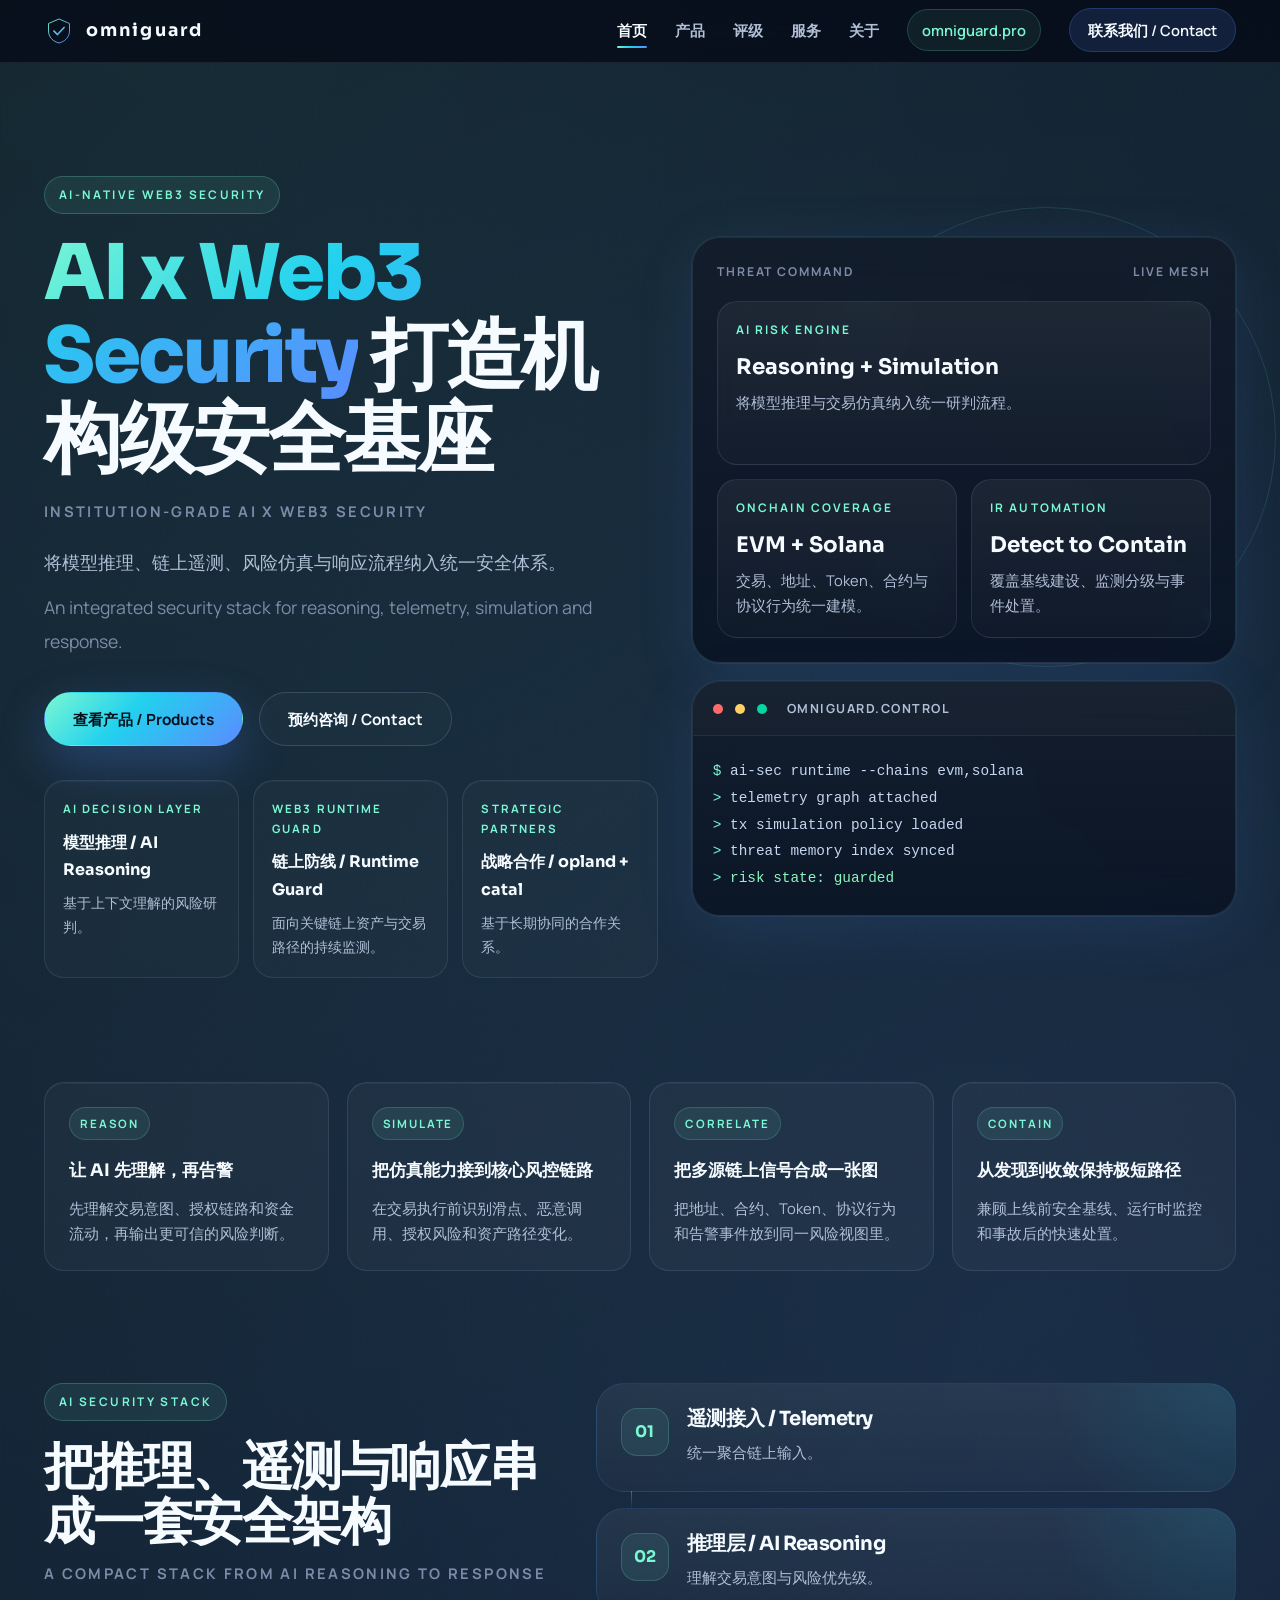
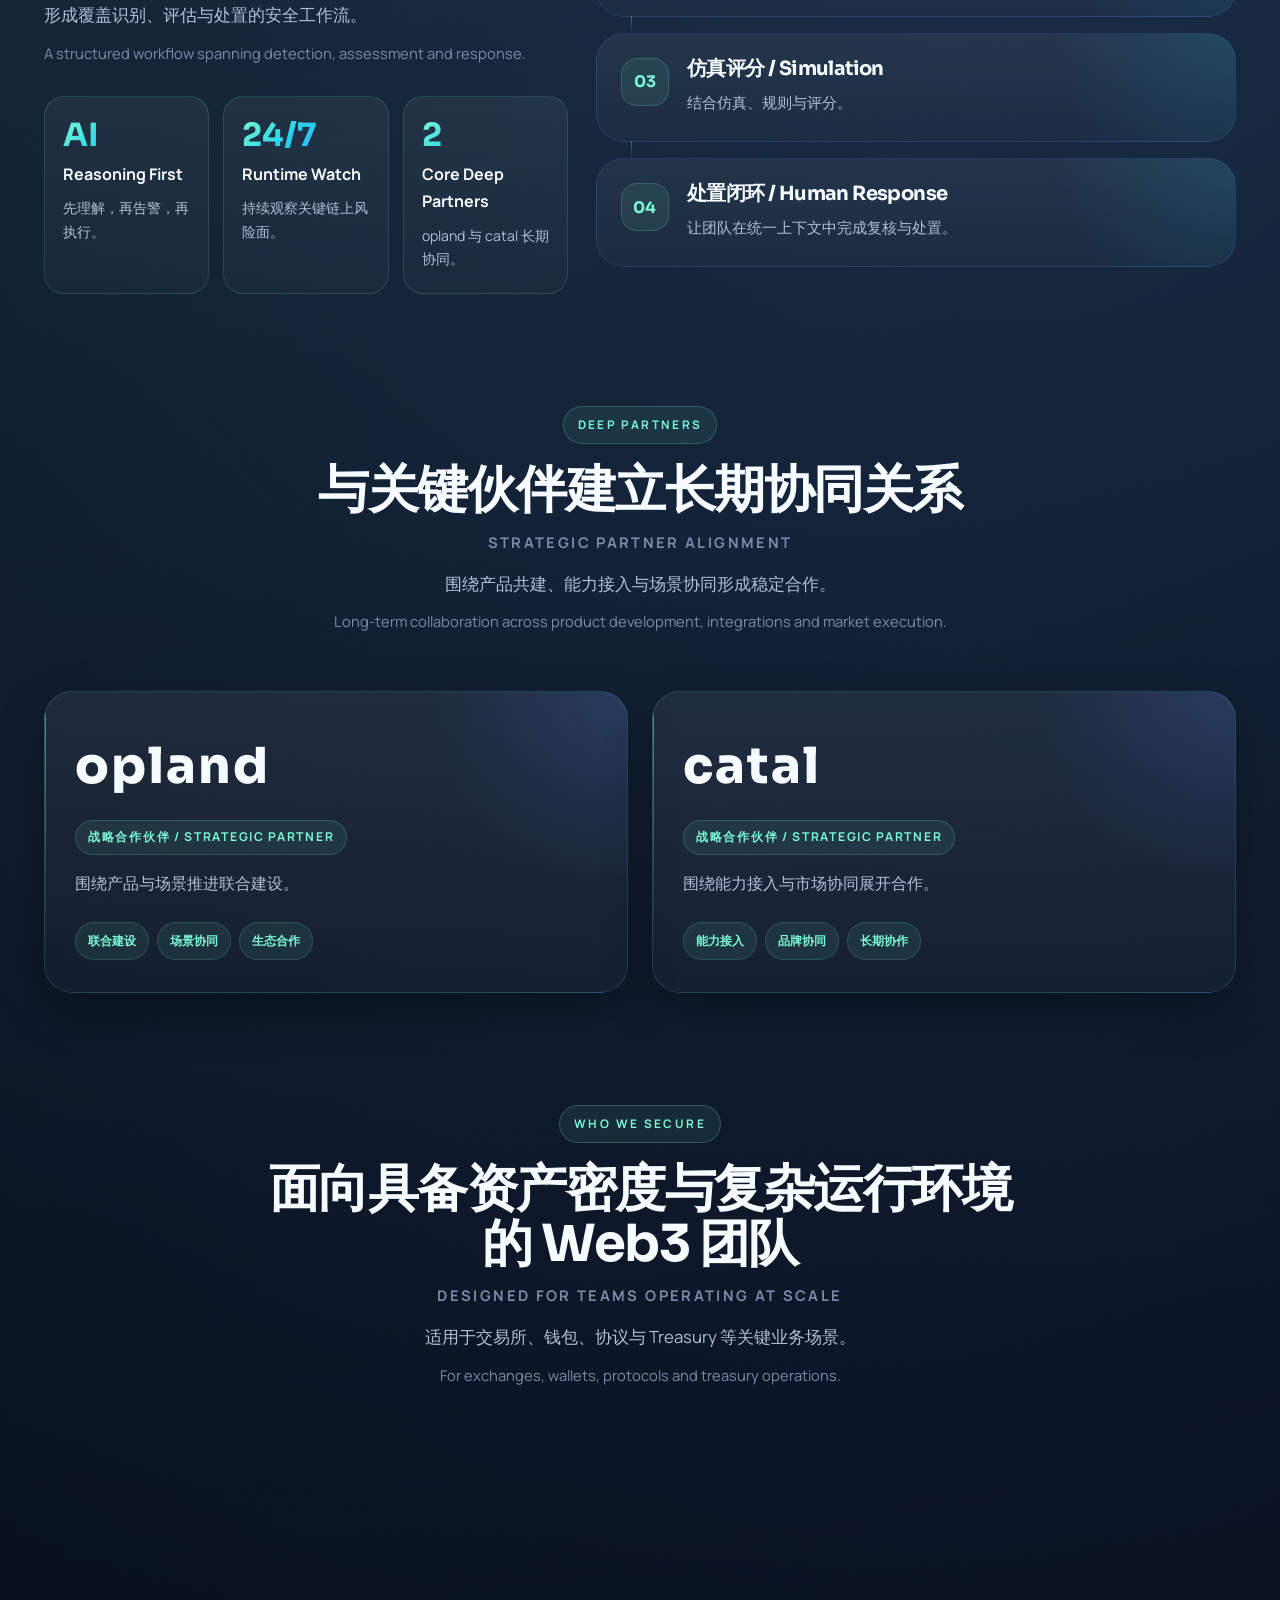
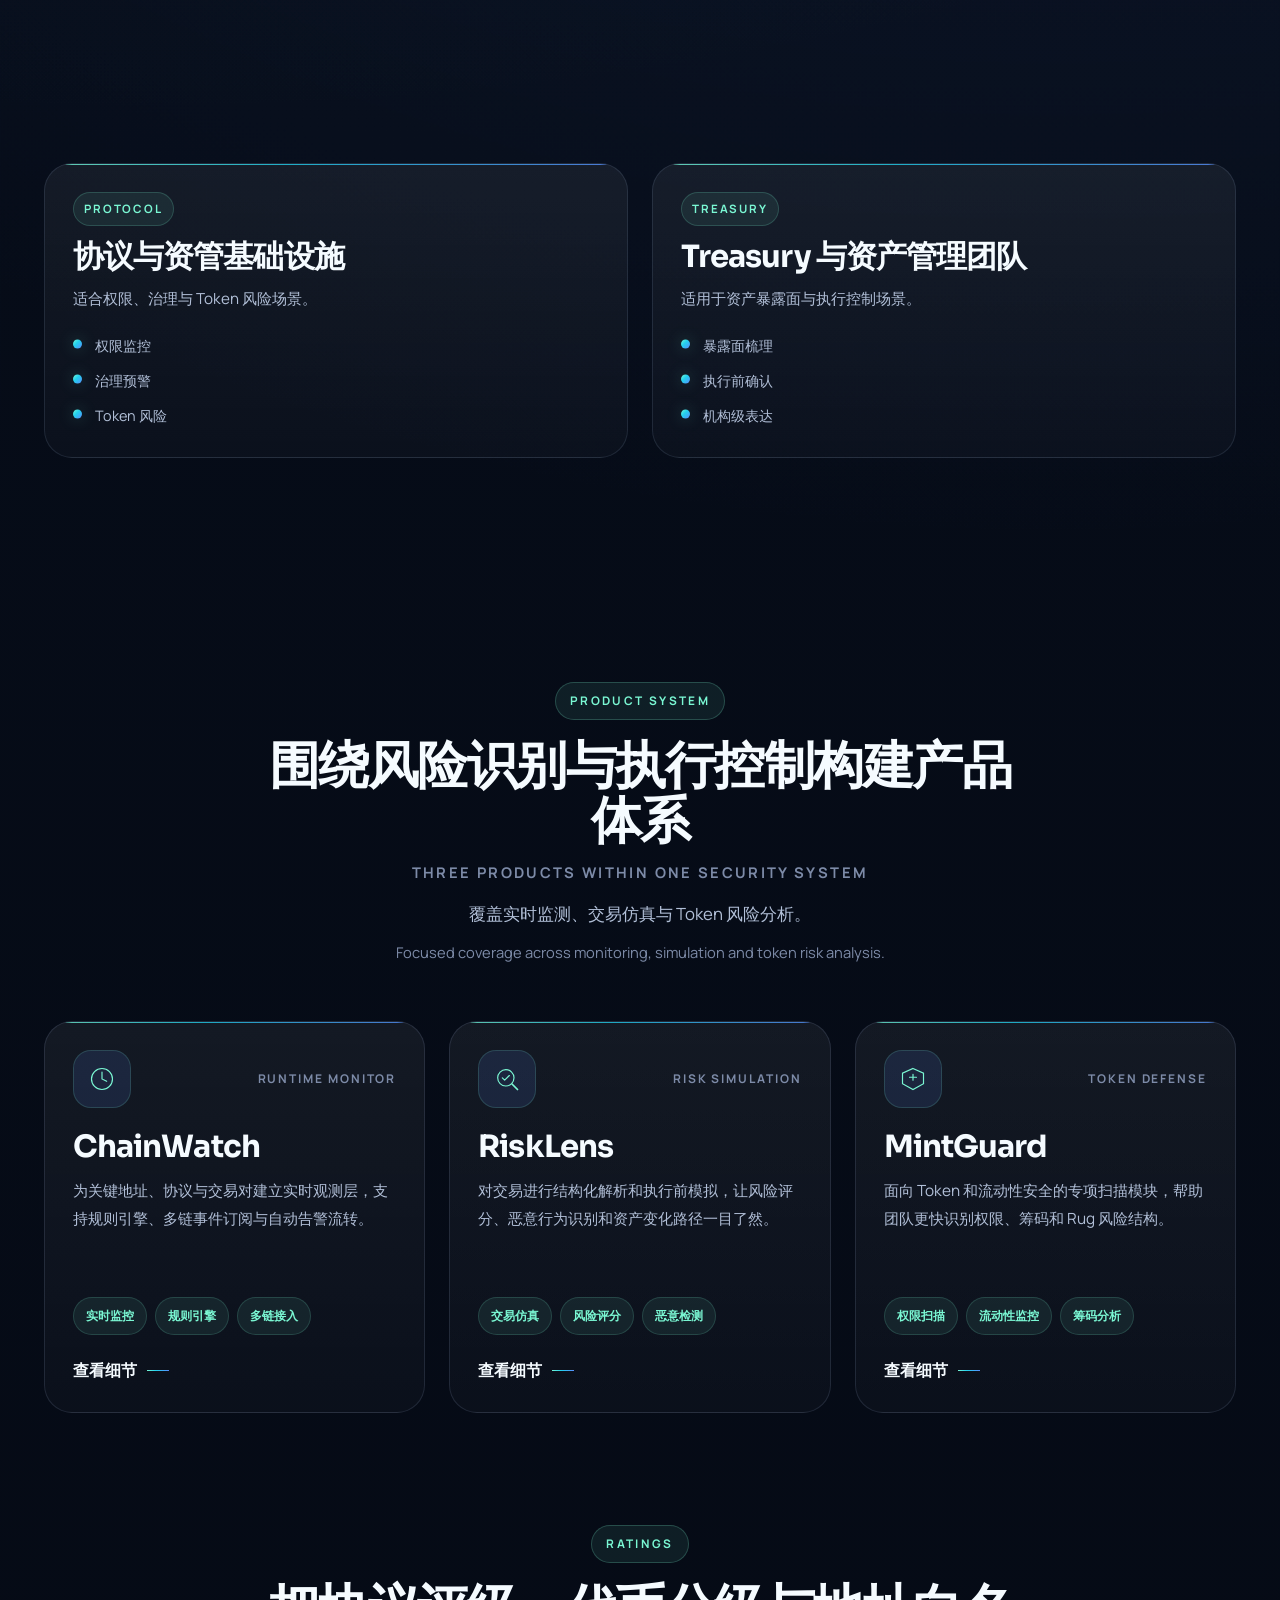
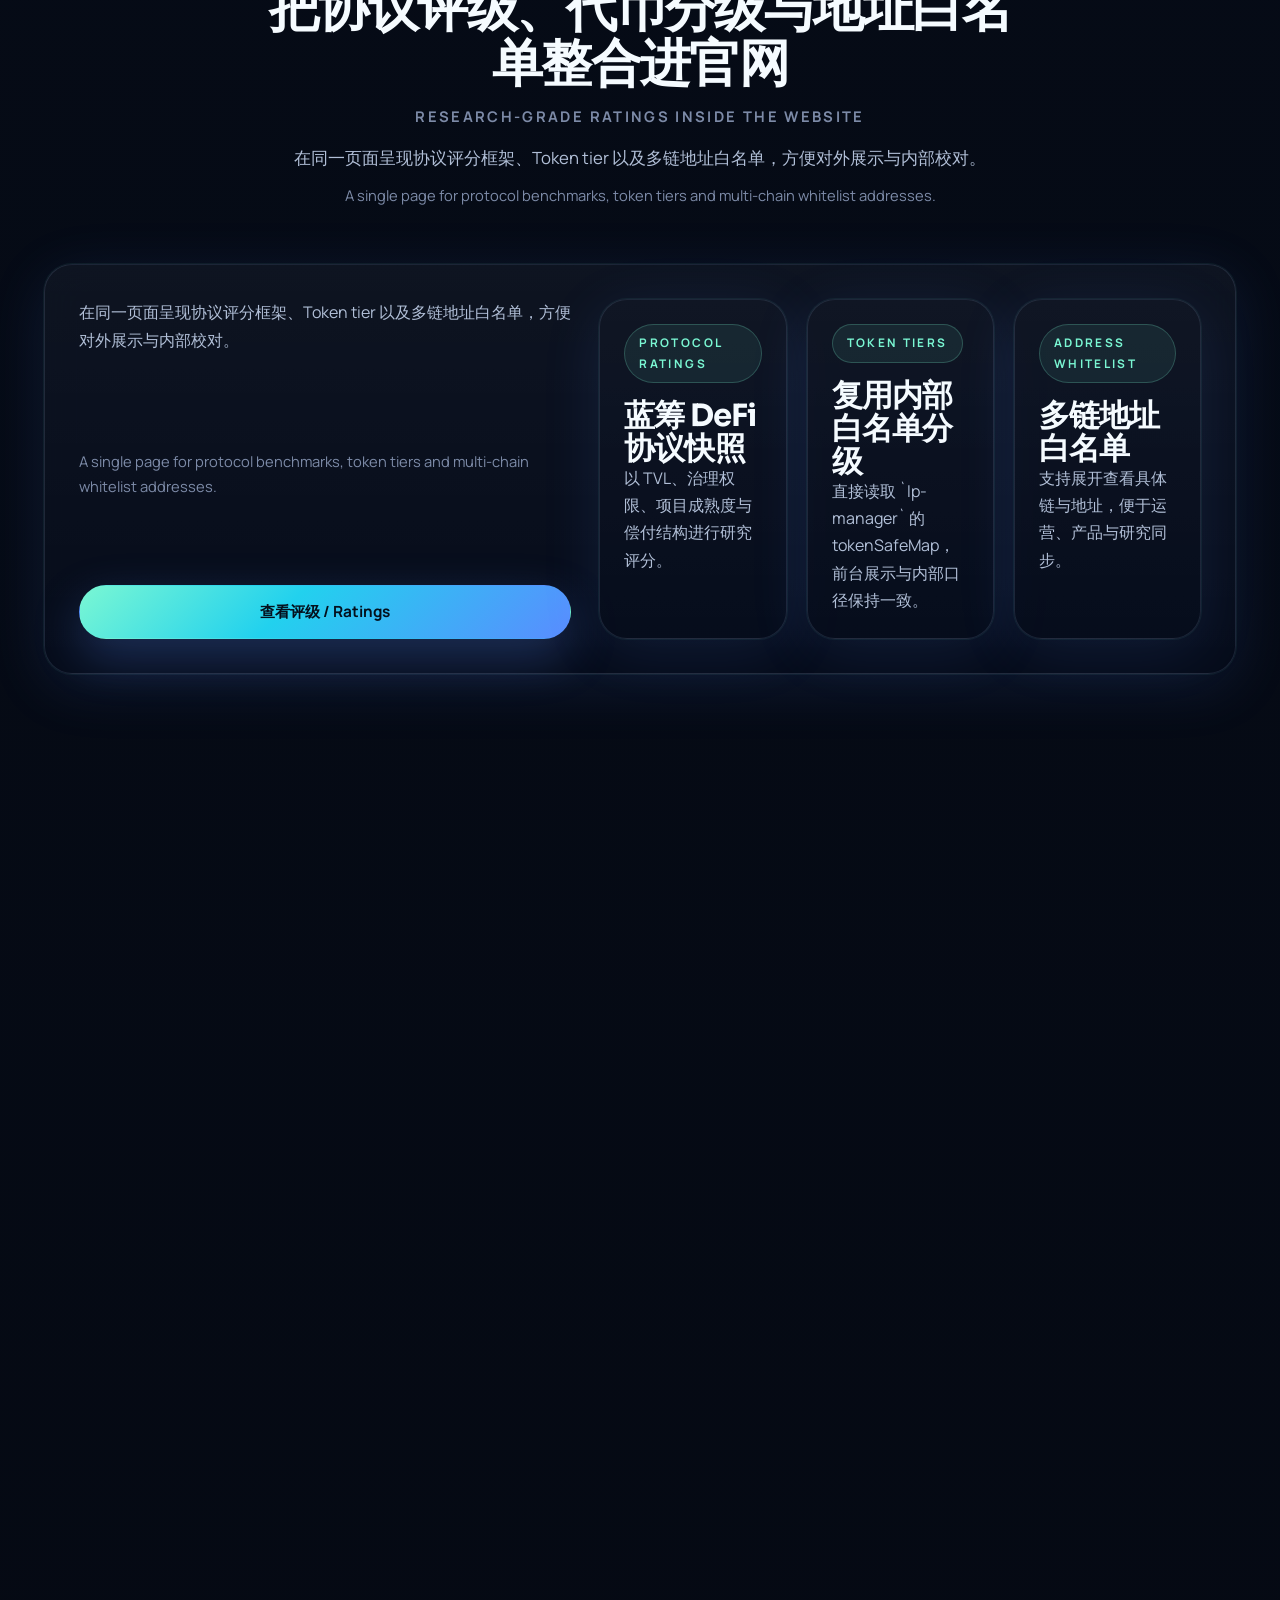
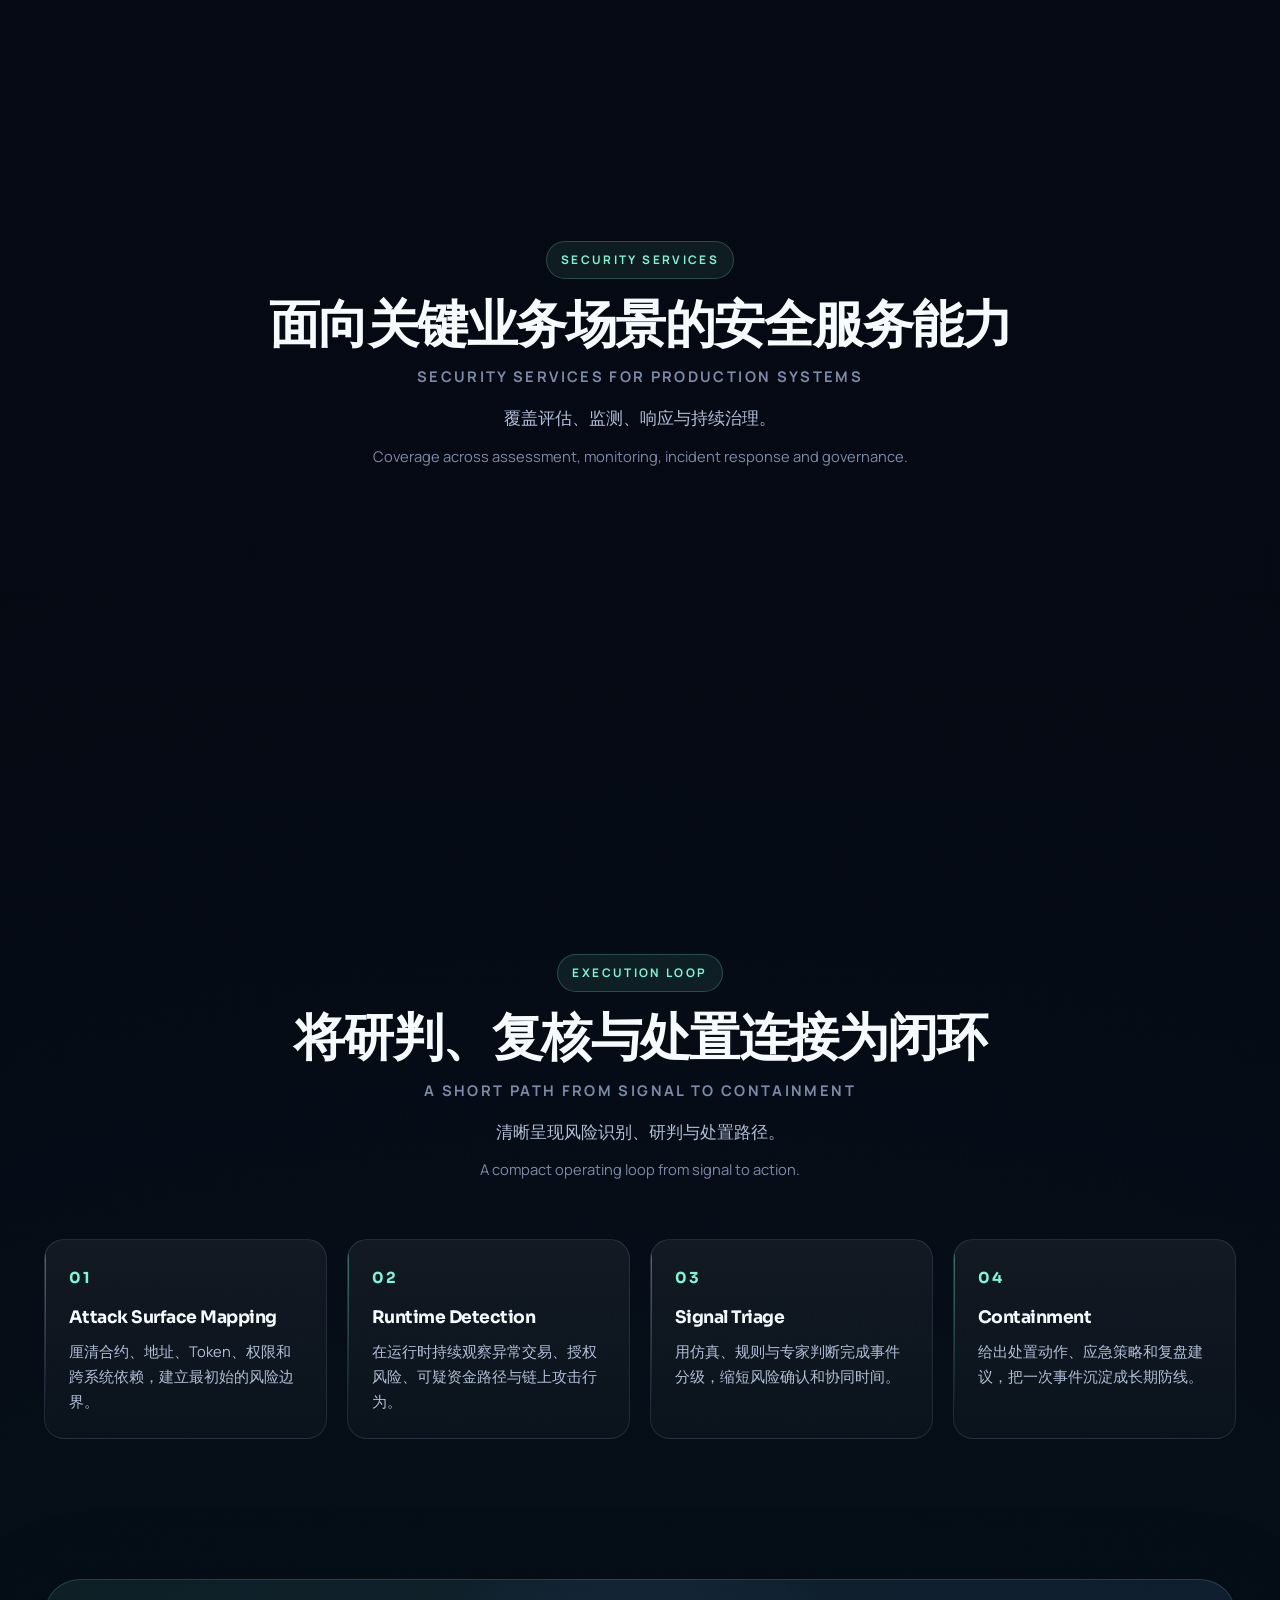
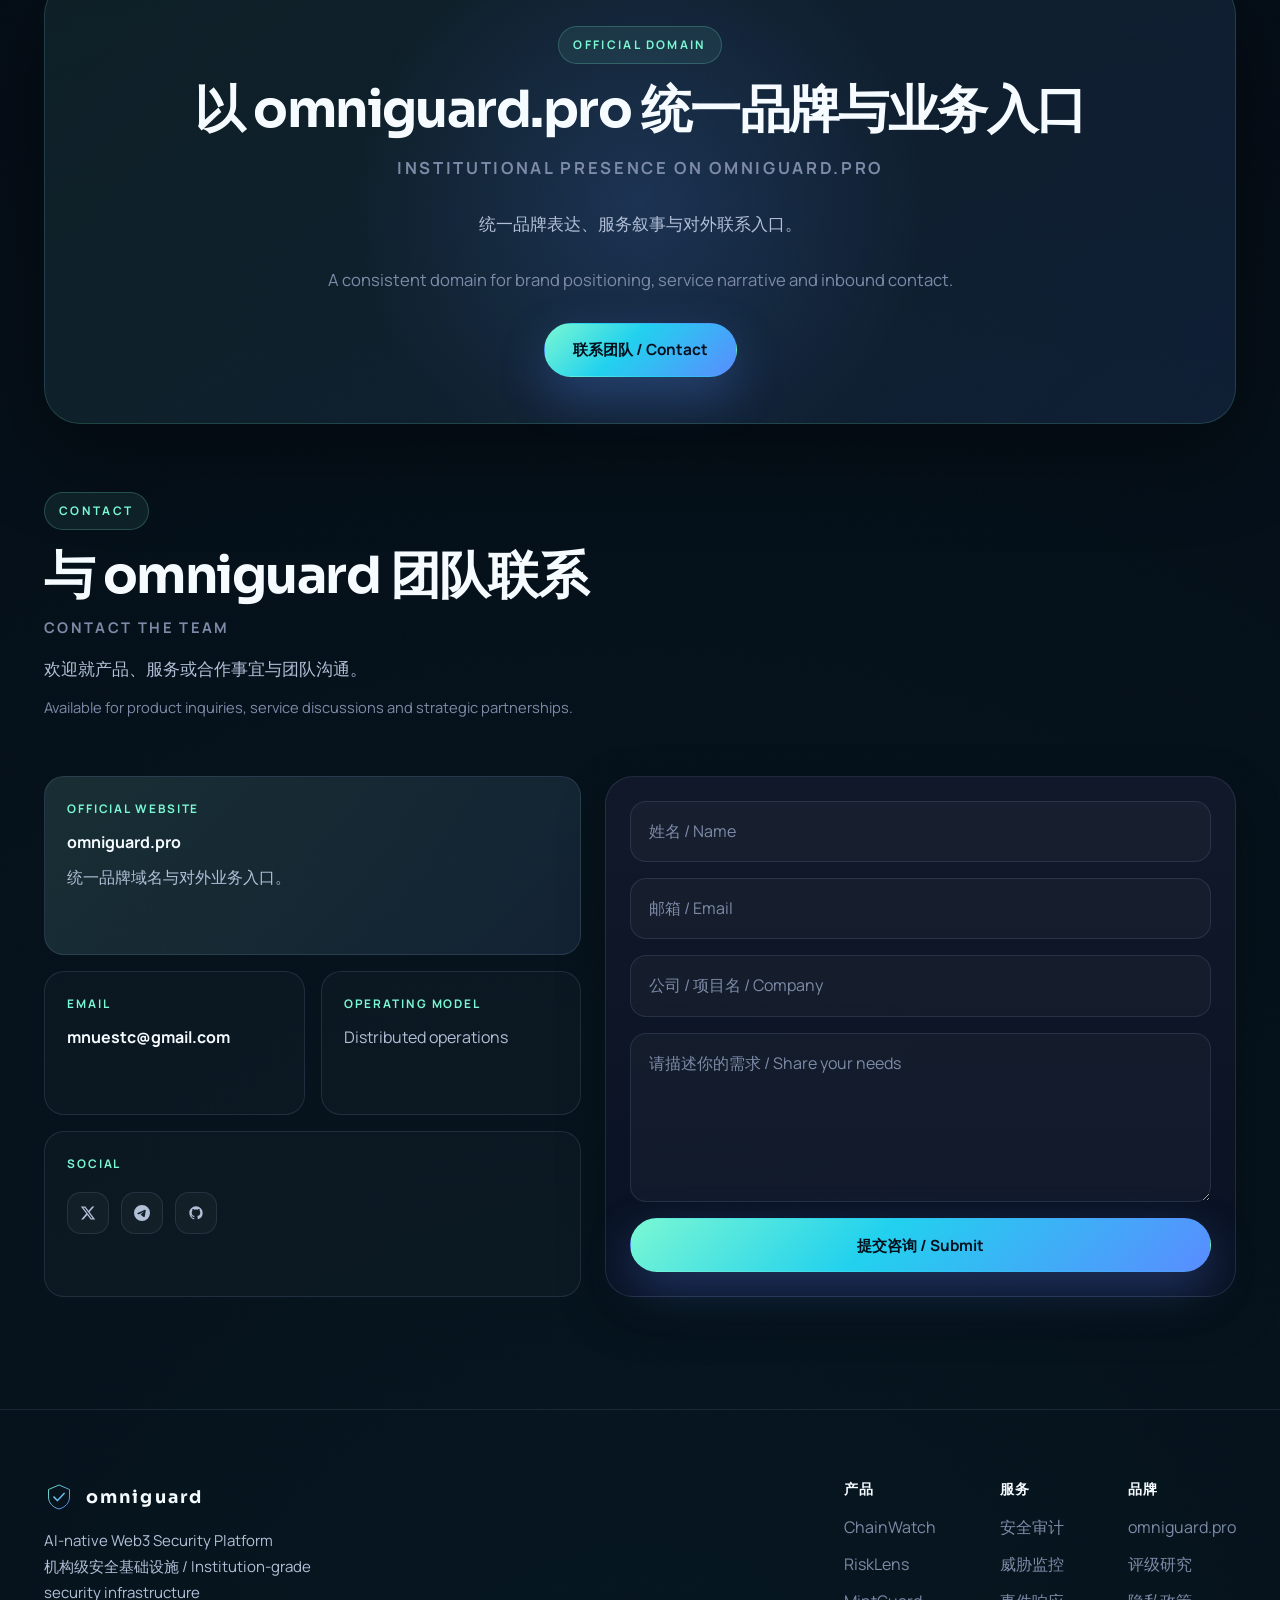
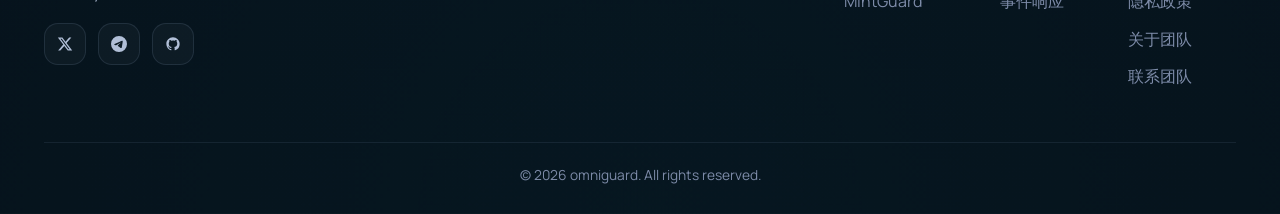
==== commit bf487fef: "Deploy Omniguard site from b208164d4b89a0229feccc8ef1b8820f10739c9e" ====
--- a/index.html
+++ b/index.html
@@ -1 +1 @@
-<!DOCTYPE html><html lang="zh-CN"> <head><meta charset="UTF-8"><meta name="viewport" content="width=device-width, initial-scale=1.0"><title>omniguard | AI 原生 Web3 安全平台</title><meta name="description" content="omniguard.pro 是面向 Web3 团队的 AI 原生安全平台，覆盖链上监测、交易仿真、Token 风险分析、审计与事件响应。"><meta property="og:title" content="omniguard | AI 原生 Web3 安全平台"><meta property="og:description" content="omniguard.pro 是面向 Web3 团队的 AI 原生安全平台，覆盖链上监测、交易仿真、Token 风险分析、审计与事件响应。"><meta property="og:type" content="website"><meta property="og:url" content="https://omniguard.pro/"><link rel="canonical" href="https://omniguard.pro/"><link rel="icon" type="image/svg+xml" href="/favicon.svg"><link rel="preconnect" href="https://fonts.googleapis.com"><link rel="preconnect" href="https://fonts.gstatic.com" crossorigin><link href="https://fonts.googleapis.com/css2?family=Manrope:wght@400;500;600;700;800&family=Sora:wght@400;500;600;700;800&display=swap" rel="stylesheet"><link rel="stylesheet" href="/_astro/BaseLayout.CI0Ku79m.css"></head> <body data-brand="omniguard" data-email-user="mnuestc" data-email-host="gmail.com"> <nav class="navbar"> <div class="container"> <a href="/" class="logo" aria-label="omniguard 首页"> <svg width="30" height="30" viewBox="0 0 100 100" aria-hidden="true"> <defs> <linearGradient id="logoGradient-jyjksao" x1="0%" y1="0%" x2="100%" y2="100%"> <stop offset="0%" style="stop-color:#7AF7D3"></stop> <stop offset="100%" style="stop-color:#5A8CFF"></stop> </linearGradient> </defs> <path d="M50 10 L85 25 L85 50 C85 70 70 85 50 90 C30 85 15 70 15 50 L15 25 Z" fill="none" stroke="url(#logoGradient-jyjksao)" stroke-width="3"></path> <path d="M33 50 L45 62 L67 38" fill="none" stroke="url(#logoGradient-jyjksao)" stroke-width="5" stroke-linecap="round" stroke-linejoin="round"></path> </svg> <span>omniguard</span> </a> <ul class="nav-links"> <li> <a href="/" class="active"> 首页 </a> </li><li> <a href="/products"> 产品 </a> </li><li> <a href="/ratings"> 评级 </a> </li><li> <a href="/services"> 服务 </a> </li><li> <a href="/about"> 关于 </a> </li> <li> <a href="https://omniguard.pro" class="nav-domain" target="_blank" rel="noopener"> omniguard.pro </a> </li> <li> <a href="/#contact" class="btn-contact">联系我们 / Contact</a> </li> </ul> <button class="mobile-menu-btn" aria-label="菜单"><span></span><span></span><span></span></button> </div> </nav> <main class="site-main">  <section class="hero"> <div class="container hero-grid"> <div class="hero-copy"> <span class="section-kicker fade-in">AI-NATIVE WEB3 SECURITY</span> <h1 class="fade-in">  <span class="gradient-text">AI x Web3 Security</span>  打造机构级安全基座 </h1> <p class="hero-title-en fade-in">Institution-grade AI x Web3 Security</p> <p class="hero-desc fade-in">将模型推理、链上遥测、风险仿真与响应流程纳入统一安全体系。</p> <p class="hero-desc hero-desc-en fade-in">An integrated security stack for reasoning, telemetry, simulation and response.</p> <div class="hero-actions fade-in"> <a href="/products" class="btn btn-primary">查看产品 / Products</a> <a href="/#contact" class="btn btn-ghost">预约咨询 / Contact</a> </div> <div class="hero-proof fade-in"> <div class="proof-item"> <span class="proof-label">AI Decision Layer</span> <strong>模型推理 / AI Reasoning</strong> <p>基于上下文理解的风险研判。</p> </div><div class="proof-item"> <span class="proof-label">Web3 Runtime Guard</span> <strong>链上防线 / Runtime Guard</strong> <p>面向关键链上资产与交易路径的持续监测。</p> </div><div class="proof-item"> <span class="proof-label">Strategic Partners</span> <strong>战略合作 / opland + catal</strong> <p>基于长期协同的合作关系。</p> </div> </div> </div> <div class="hero-stack fade-in"> <div class="hero-orbit" aria-hidden="true"> <span class="orbit orbit-a"></span> <span class="orbit orbit-b"></span> <span class="orbit orbit-c"></span> <span class="orbit-node node-a"></span> <span class="orbit-node node-b"></span> <span class="orbit-node node-c"></span> <span class="orbit-node node-d"></span> </div> <div class="glass-panel hero-board"> <div class="panel-topline"> <span>Threat Command</span> <span>Live Mesh</span> </div> <div class="signal-grid"> <div class="signal-card signal-card-wide"> <span class="signal-label">AI Risk Engine</span> <strong>Reasoning + Simulation</strong> <p>将模型推理与交易仿真纳入统一研判流程。</p> </div><div class="signal-card"> <span class="signal-label">Onchain Coverage</span> <strong>EVM + Solana</strong> <p>交易、地址、Token、合约与协议行为统一建模。</p> </div><div class="signal-card"> <span class="signal-label">IR Automation</span> <strong>Detect to Contain</strong> <p>覆盖基线建设、监测分级与事件处置。</p> </div> </div> </div> <div class="glass-panel hero-terminal"> <div class="terminal-top"> <span></span> <span></span> <span></span> <b>omniguard.control</b> </div> <div class="terminal-body"> <p class="terminal-line"> <span class="terminal-key">$</span>   ai-sec runtime --chains evm,solana </p><p class="terminal-line"> <span class="terminal-key">&gt;</span>   telemetry graph attached </p><p class="terminal-line"> <span class="terminal-key">&gt;</span>   tx simulation policy loaded </p><p class="terminal-line"> <span class="terminal-key">&gt;</span>   threat memory index synced </p><p class="terminal-line terminal-ok"> <span class="terminal-key">&gt;</span>   risk state: guarded </p> </div> </div> </div> </div> </section> <section class="trust-strip"> <div class="container"> <div class="trust-grid"> <article class="trust-card fade-in"> <span class="trust-label">Reason</span> <strong>让 AI 先理解，再告警</strong> <p>先理解交易意图、授权链路和资金流动，再输出更可信的风险判断。</p> </article><article class="trust-card fade-in"> <span class="trust-label">Simulate</span> <strong>把仿真能力接到核心风控链路</strong> <p>在交易执行前识别滑点、恶意调用、授权风险和资产路径变化。</p> </article><article class="trust-card fade-in"> <span class="trust-label">Correlate</span> <strong>把多源链上信号合成一张图</strong> <p>把地址、合约、Token、协议行为和告警事件放到同一风险视图里。</p> </article><article class="trust-card fade-in"> <span class="trust-label">Contain</span> <strong>从发现到收敛保持极短路径</strong> <p>兼顾上线前安全基线、运行时监控和事故后的快速处置。</p> </article> </div> </div> </section> <section class="stack-section"> <div class="container stack-layout"> <div class="stack-copy fade-in"> <div class="section-head section-head-left"> <span class="section-kicker">AI SECURITY STACK</span> <h2 class="section-title">把推理、遥测与响应串成一套安全架构</h2> <p class="section-title-en">A compact stack from AI reasoning to response</p> <p class="section-desc">形成覆盖识别、评估与处置的安全工作流。</p> <p class="section-desc section-desc-en">A structured workflow spanning detection, assessment and response.</p> </div> <div class="stack-metrics"> <article class="stack-metric"> <strong>AI</strong> <span>Reasoning First</span> <p>先理解，再告警，再执行。</p> </article><article class="stack-metric"> <strong>24/7</strong> <span>Runtime Watch</span> <p>持续观察关键链上风险面。</p> </article><article class="stack-metric"> <strong>2</strong> <span>Core Deep Partners</span> <p>opland 与 catal 长期协同。</p> </article> </div> </div> <div class="stack-flow fade-in"> <article class="stack-layer"> <span class="stack-layer-index">01</span> <div class="stack-layer-body"> <h3>遥测接入 / Telemetry</h3> <p>统一聚合链上输入。</p> </div> </article><article class="stack-layer"> <span class="stack-layer-index">02</span> <div class="stack-layer-body"> <h3>推理层 / AI Reasoning</h3> <p>理解交易意图与风险优先级。</p> </div> </article><article class="stack-layer"> <span class="stack-layer-index">03</span> <div class="stack-layer-body"> <h3>仿真评分 / Simulation</h3> <p>结合仿真、规则与评分。</p> </div> </article><article class="stack-layer"> <span class="stack-layer-index">04</span> <div class="stack-layer-body"> <h3>处置闭环 / Human Response</h3> <p>让团队在统一上下文中完成复核与处置。</p> </div> </article> </div> </div> </section> <section class="partners-section"> <div class="container"> <div class="section-head"> <span class="section-kicker">DEEP PARTNERS</span> <h2 class="section-title">与关键伙伴建立长期协同关系</h2> <p class="section-title-en">Strategic partner alignment</p> <p class="section-desc">围绕产品共建、能力接入与场景协同形成稳定合作。</p> <p class="section-desc section-desc-en">Long-term collaboration across product development, integrations and market execution.</p> </div> <div class="partner-grid"> <article class="partner-card fade-in"> <div class="partner-mark">opland</div> <span class="partner-role">战略合作伙伴 / Strategic Partner</span> <p>围绕产品与场景推进联合建设。</p> <div class="partner-tags"> <span class="tag">联合建设</span><span class="tag">场景协同</span><span class="tag">生态合作</span> </div> </article><article class="partner-card fade-in"> <div class="partner-mark">catal</div> <span class="partner-role">战略合作伙伴 / Strategic Partner</span> <p>围绕能力接入与市场协同展开合作。</p> <div class="partner-tags"> <span class="tag">能力接入</span><span class="tag">品牌协同</span><span class="tag">长期协作</span> </div> </article> </div> </div> </section> <section class="audience-section"> <div class="container"> <div class="section-head"> <span class="section-kicker">WHO WE SECURE</span> <h2 class="section-title">面向具备资产密度与复杂运行环境的 Web3 团队</h2> <p class="section-title-en">Designed for teams operating at scale</p> <p class="section-desc">适用于交易所、钱包、协议与 Treasury 等关键业务场景。</p> <p class="section-desc section-desc-en">For exchanges, wallets, protocols and treasury operations.</p> </div> <div class="audience-grid"> <article class="audience-card fade-in"> <span class="audience-label">Exchange</span> <h3>交易所与托管平台</h3> <p>适用于资金监测与事件响应场景。</p> <ul class="audience-list"> <li>资金流监控</li><li>风险分级</li><li>事件复盘</li> </ul> </article><article class="audience-card fade-in"> <span class="audience-label">Wallet</span> <h3>钱包与账户系统</h3> <p>适合交易前判断与用户侧防护。</p> <ul class="audience-list"> <li>授权识别</li><li>交易仿真</li><li>安全提示</li> </ul> </article><article class="audience-card fade-in"> <span class="audience-label">Protocol</span> <h3>协议与资管基础设施</h3> <p>适合权限、治理与 Token 风险场景。</p> <ul class="audience-list"> <li>权限监控</li><li>治理预警</li><li>Token 风险</li> </ul> </article><article class="audience-card fade-in"> <span class="audience-label">Treasury</span> <h3>Treasury 与资产管理团队</h3> <p>适用于资产暴露面与执行控制场景。</p> <ul class="audience-list"> <li>暴露面梳理</li><li>执行前确认</li><li>机构级表达</li> </ul> </article> </div> </div> </section> <section class="products-preview"> <div class="container"> <div class="section-head"> <span class="section-kicker">PRODUCT SYSTEM</span> <h2 class="section-title">围绕风险识别与执行控制构建产品体系</h2> <p class="section-title-en">Three products within one security system</p> <p class="section-desc">覆盖实时监测、交易仿真与 Token 风险分析。</p> <p class="section-desc section-desc-en">Focused coverage across monitoring, simulation and token risk analysis.</p> </div> <div class="product-cards"> <article class="product-card fade-in"> <div class="card-head"> <div class="card-icon-wrap"> <svg class width="28px" height="28px" viewBox="0 0 48 48" aria-hidden="true"><circle cx="24" cy="24" r="18" fill="none" stroke="currentColor" stroke-width="2"></circle><path d="M24 12 L24 24 L32 28" fill="none" stroke="currentColor" stroke-width="2" stroke-linecap="round"></path></svg> </div> <span class="card-meta">Runtime Monitor</span> </div> <h3>ChainWatch</h3> <p>为关键地址、协议与交易对建立实时观测层，支持规则引擎、多链事件订阅与自动告警流转。</p> <div class="card-tags"> <span class="tag">实时监控</span><span class="tag">规则引擎</span><span class="tag">多链接入</span> </div> <a href="/products#chainwatch" class="card-link">查看细节</a> </article><article class="product-card fade-in"> <div class="card-head"> <div class="card-icon-wrap"> <svg class width="28px" height="28px" viewBox="0 0 48 48" aria-hidden="true"><circle cx="22" cy="22" r="14" fill="none" stroke="currentColor" stroke-width="2"></circle><line x1="33" y1="33" x2="42" y2="42" stroke="currentColor" stroke-width="3" stroke-linecap="round"></line><path d="M16 22 L20 26 L28 18" fill="none" stroke="currentColor" stroke-width="2" stroke-linecap="round" stroke-linejoin="round"></path></svg> </div> <span class="card-meta">Risk Simulation</span> </div> <h3>RiskLens</h3> <p>对交易进行结构化解析和执行前模拟，让风险评分、恶意行为识别和资产变化路径一目了然。</p> <div class="card-tags"> <span class="tag">交易仿真</span><span class="tag">风险评分</span><span class="tag">恶意检测</span> </div> <a href="/products#risklens" class="card-link">查看细节</a> </article><article class="product-card fade-in"> <div class="card-head"> <div class="card-icon-wrap"> <svg class width="28px" height="28px" viewBox="0 0 48 48" aria-hidden="true"><path d="M24 6 L42 14 L42 32 L24 42 L6 32 L6 14 Z" fill="none" stroke="currentColor" stroke-width="2"></path><path d="M24 16 L24 26 M18 21 L30 21" fill="none" stroke="currentColor" stroke-width="2" stroke-linecap="round"></path></svg> </div> <span class="card-meta">Token Defense</span> </div> <h3>MintGuard</h3> <p>面向 Token 和流动性安全的专项扫描模块，帮助团队更快识别权限、筹码和 Rug 风险结构。</p> <div class="card-tags"> <span class="tag">权限扫描</span><span class="tag">流动性监控</span><span class="tag">筹码分析</span> </div> <a href="/products#mintguard" class="card-link">查看细节</a> </article> </div> </div> </section> <section class="ratings-preview"> <div class="container"> <div class="section-head"> <span class="section-kicker">RATINGS</span> <h2 class="section-title">把协议评级、代币分级与地址白名单整合进官网</h2> <p class="section-title-en">Research-grade ratings inside the website</p> <p class="section-desc">在同一页面呈现协议评分框架、Token tier 以及多链地址白名单，方便对外展示与内部校对。</p> <p class="section-desc section-desc-en">A single page for protocol benchmarks, token tiers and multi-chain whitelist addresses.</p> </div> <div class="ratings-preview-shell glass-panel fade-in"> <div class="ratings-preview-copy"> <p>在同一页面呈现协议评分框架、Token tier 以及多链地址白名单，方便对外展示与内部校对。</p> <p class="section-desc section-desc-en">A single page for protocol benchmarks, token tiers and multi-chain whitelist addresses.</p> <a href="/ratings" class="btn btn-primary">查看评级 / Ratings</a> </div> <div class="ratings-preview-grid"> <article class="ratings-preview-card"> <span class="section-kicker ratings-preview-kicker">Protocol Ratings</span> <h3>蓝筹 DeFi 协议快照</h3> <p>以 TVL、治理权限、项目成熟度与偿付结构进行研究评分。</p> </article><article class="ratings-preview-card"> <span class="section-kicker ratings-preview-kicker">Token Tiers</span> <h3>复用内部白名单分级</h3> <p>直接读取 `lp-manager` 的 tokenSafeMap，前台展示与内部口径保持一致。</p> </article><article class="ratings-preview-card"> <span class="section-kicker ratings-preview-kicker">Address Whitelist</span> <h3>多链地址白名单</h3> <p>支持展开查看具体链与地址，便于运营、产品与研究同步。</p> </article> </div> </div> </div> </section> <section class="intelligence-section"> <div class="container intelligence-layout"> <div class="intel-copy fade-in"> <span class="section-kicker">THREAT INTELLIGENCE MESH</span> <h2>将模型、信号与响应纳入统一风险图谱</h2> <p class="section-title-en section-title-en-left">One graph for models, signals and response</p> <p>让模型推理、链上信号与人工处置共享同一风险语义。</p> <p class="section-desc section-desc-en section-desc-left">A single graph for reasoning, telemetry and human action.</p> <ul class="intel-list"> <li> <strong>统一安全控制面</strong> <span>将审计、监测、Token 风险与事件线索归并到统一视图。</span> </li><li> <strong>结构化风险表达</strong> <span>通过模型语义、事件分级与可视化结构强化识别一致性。</span> </li><li> <strong>机构化合作表达</strong> <span>以 omniguard.pro 与战略合作伙伴构建可信的对外叙事。</span> </li> </ul> <a href="/services" class="btn btn-ghost">查看安全服务</a> </div> <div class="mesh-board glass-panel fade-in" aria-hidden="true"> <span class="mesh-ring mesh-ring-a"></span> <span class="mesh-ring mesh-ring-b"></span> <span class="mesh-ring mesh-ring-c"></span> <div class="mesh-center"> <span>omniguard core</span> <strong>Security Mesh</strong> </div> <span class="mesh-node node-1">Wallet</span><span class="mesh-node node-2">DEX</span><span class="mesh-node node-3">Bridge</span><span class="mesh-node node-4">Vault</span><span class="mesh-node node-5">Exchange</span><span class="mesh-node node-6">Mempool</span> <div class="mesh-footer"> <div> <span>Input</span> <strong>tx / log / contract / token</strong> </div> <div> <span>Output</span> <strong>alert / score / action / audit</strong> </div> </div> </div> </div> </section> <section class="services-preview"> <div class="container"> <div class="section-head"> <span class="section-kicker">SECURITY SERVICES</span> <h2 class="section-title">面向关键业务场景的安全服务能力</h2> <p class="section-title-en">Security services for production systems</p> <p class="section-desc">覆盖评估、监测、响应与持续治理。</p> <p class="section-desc section-desc-en">Coverage across assessment, monitoring, incident response and governance.</p> </div> <div class="services-grid"> <article class="service-item fade-in"> <span class="service-index">01</span> <h4>智能合约与协议审计</h4> <p>白盒分析、攻击面梳理、经济模型审查和上线前修复建议，减少部署前的系统性风险。</p> </article><article class="service-item fade-in"> <span class="service-index">02</span> <h4>运行时威胁监控</h4> <p>为关键地址、资金路径、池子状态和治理行为配置高敏感度监控规则与告警策略。</p> </article><article class="service-item fade-in"> <span class="service-index">03</span> <h4>交易与资产风控</h4> <p>对链上交易进行模拟执行、风险评分和行为归类，帮助团队更快完成拦截与决策。</p> </article><article class="service-item fade-in"> <span class="service-index">04</span> <h4>事件响应与复盘</h4> <p>在异常发生后迅速协助定位攻击路径、提取链上线索并输出面向管理层的处置结论。</p> </article> </div> </div> </section> <section class="workflow-section"> <div class="container"> <div class="section-head"> <span class="section-kicker">EXECUTION LOOP</span> <h2 class="section-title">将研判、复核与处置连接为闭环</h2> <p class="section-title-en">A short path from signal to containment</p> <p class="section-desc">清晰呈现风险识别、研判与处置路径。</p> <p class="section-desc section-desc-en">A compact operating loop from signal to action.</p> </div> <div class="workflow-grid"> <article class="workflow-step fade-in"> <span class="step-number">01</span> <h4>Attack Surface Mapping</h4> <p>厘清合约、地址、Token、权限和跨系统依赖，建立最初始的风险边界。</p> </article><article class="workflow-step fade-in"> <span class="step-number">02</span> <h4>Runtime Detection</h4> <p>在运行时持续观察异常交易、授权风险、可疑资金路径与链上攻击行为。</p> </article><article class="workflow-step fade-in"> <span class="step-number">03</span> <h4>Signal Triage</h4> <p>用仿真、规则与专家判断完成事件分级，缩短风险确认和协同时间。</p> </article><article class="workflow-step fade-in"> <span class="step-number">04</span> <h4>Containment</h4> <p>给出处置动作、应急策略和复盘建议，把一次事件沉淀成长期防线。</p> </article> </div> </div> </section> <section class="cta"> <div class="container"> <div class="domain-banner fade-in"> <span class="section-kicker">OFFICIAL DOMAIN</span> <h2>以 omniguard.pro 统一品牌与业务入口</h2> <p class="section-title-en cta-title-en">Institutional presence on omniguard.pro</p> <p>统一品牌表达、服务叙事与对外联系入口。</p> <p class="section-desc section-desc-en cta-desc-en">A consistent domain for brand positioning, service narrative and inbound contact.</p> <a href="/#contact" class="btn btn-primary">联系团队 / Contact</a> </div> </div> </section> <section id="contact" class="contact"> <div class="container"> <div class="section-head section-head-left"> <span class="section-kicker">CONTACT</span> <h2 class="section-title">与 omniguard 团队联系</h2> <p class="section-title-en">Contact the team</p> <p class="section-desc">欢迎就产品、服务或合作事宜与团队沟通。</p> <p class="section-desc section-desc-en">Available for product inquiries, service discussions and strategic partnerships.</p> </div> <div class="contact-shell"> <div class="contact-info"> <div class="info-item primary fade-in"> <span class="info-label">Official Website</span> <a href="https://omniguard.pro" target="_blank" rel="noopener"> omniguard.pro </a> <p>统一品牌域名与对外业务入口。</p> </div> <div class="info-row"> <div class="info-item fade-in"> <span class="info-label">Email</span> <p><a href="#" data-mailto data-email></a></p> </div> <div class="info-item fade-in"> <span class="info-label">Operating Model</span> <p>Distributed operations</p> </div> </div> <div class="info-item fade-in"> <span class="info-label">Social</span> <div class="social-links"> <a href="https://twitter.com/OmniGuardSec" target="_blank" rel="noopener" aria-label="Twitter"> <svg class width="16px" height="16px" viewBox="0 0 24 24" aria-hidden="true"><path d="M18.244 2.25h3.308l-7.227 8.26 8.502 11.24H16.17l-5.214-6.817L4.99 21.75H1.68l7.73-8.835L1.254 2.25H8.08l4.713 6.231zm-1.161 17.52h1.833L7.084 4.126H5.117z" fill="currentColor"></path></svg> </a><a href="https://t.me/OmniGuardSec" target="_blank" rel="noopener" aria-label="Telegram"> <svg class width="16px" height="16px" viewBox="0 0 24 24" aria-hidden="true"><path d="M11.944 0A12 12 0 000 12a12 12 0 0012 12 12 12 0 0012-12A12 12 0 0012 0h-.056zm4.962 7.224c.1-.002.321.023.465.14a.506.506 0 01.171.325c.016.093.036.306.02.472-.18 1.898-.962 6.502-1.36 8.627-.168.9-.499 1.201-.82 1.23-.696.065-1.225-.46-1.9-.902-1.056-.693-1.653-1.124-2.678-1.8-1.185-.78-.417-1.21.258-1.91.177-.184 3.247-2.977 3.307-3.23.007-.032.014-.15-.056-.212s-.174-.041-.249-.024c-.106.024-1.793 1.14-5.061 3.345-.48.33-.913.49-1.302.48-.428-.008-1.252-.241-1.865-.44-.752-.245-1.349-.374-1.297-.789.027-.216.325-.437.893-.663 3.498-1.524 5.83-2.529 6.998-3.014 3.332-1.386 4.025-1.627 4.476-1.635z" fill="currentColor"></path></svg> </a><a href="https://github.com/OmniGuardSec" target="_blank" rel="noopener" aria-label="GitHub"> <svg class width="16px" height="16px" viewBox="0 0 24 24" aria-hidden="true"><path d="M12 2C6.477 2 2 6.484 2 12.017c0 4.425 2.865 8.18 6.839 9.504.5.092.682-.217.682-.483 0-.237-.008-.868-.013-1.703-2.782.605-3.369-1.343-3.369-1.343-.454-1.158-1.11-1.466-1.11-1.466-.908-.62.069-.608.069-.608 1.003.07 1.531 1.032 1.531 1.032.892 1.53 2.341 1.088 2.91.832.092-.647.35-1.088.636-1.338-2.22-.253-4.555-1.113-4.555-4.951 0-1.093.39-1.988 1.029-2.688-.103-.253-.446-1.272.098-2.65 0 0 .84-.27 2.75 1.026A9.564 9.564 0 0112 6.844c.85.004 1.705.115 2.504.337 1.909-1.296 2.747-1.027 2.747-1.027.546 1.379.202 2.398.1 2.651.64.7 1.028 1.595 1.028 2.688 0 3.848-2.339 4.695-4.566 4.943.359.309.678.92.678 1.855 0 1.338-.012 2.419-.012 2.747 0 .268.18.58.688.482A10.019 10.019 0 0022 12.017C22 6.484 17.522 2 12 2z" fill="currentColor"></path></svg> </a> </div> </div> </div> <form class="contact-form fade-in"> <input type="text" placeholder="姓名 / Name" required> <input type="email" placeholder="邮箱 / Email" required> <input type="text" placeholder="公司 / 项目名 / Company" required> <textarea placeholder="请描述你的需求 / Share your needs" rows="5" required></textarea> <button type="submit" class="btn btn-primary">提交咨询 / Submit</button> </form> </div> </div> </section>  </main> <footer> <div class="container"> <div class="footer-content"> <div class="footer-brand"> <a href="/" class="logo" aria-label="omniguard 首页"> <svg width="30" height="30" viewBox="0 0 100 100" aria-hidden="true"> <defs> <linearGradient id="logoGradient-zgi67jd" x1="0%" y1="0%" x2="100%" y2="100%"> <stop offset="0%" style="stop-color:#7AF7D3"></stop> <stop offset="100%" style="stop-color:#5A8CFF"></stop> </linearGradient> </defs> <path d="M50 10 L85 25 L85 50 C85 70 70 85 50 90 C30 85 15 70 15 50 L15 25 Z" fill="none" stroke="url(#logoGradient-zgi67jd)" stroke-width="3"></path> <path d="M33 50 L45 62 L67 38" fill="none" stroke="url(#logoGradient-zgi67jd)" stroke-width="5" stroke-linecap="round" stroke-linejoin="round"></path> </svg> <span>omniguard</span> </a> <p>AI-native Web3 Security Platform<br>机构级安全基础设施 / Institution-grade security infrastructure</p> <div class="social-links"> <a href="https://twitter.com/OmniGuardSec" target="_blank" rel="noopener" aria-label="Twitter"> <svg class width="16px" height="16px" viewBox="0 0 24 24" aria-hidden="true"><path d="M18.244 2.25h3.308l-7.227 8.26 8.502 11.24H16.17l-5.214-6.817L4.99 21.75H1.68l7.73-8.835L1.254 2.25H8.08l4.713 6.231zm-1.161 17.52h1.833L7.084 4.126H5.117z" fill="currentColor"></path></svg> </a><a href="https://t.me/OmniGuardSec" target="_blank" rel="noopener" aria-label="Telegram"> <svg class width="16px" height="16px" viewBox="0 0 24 24" aria-hidden="true"><path d="M11.944 0A12 12 0 000 12a12 12 0 0012 12 12 12 0 0012-12A12 12 0 0012 0h-.056zm4.962 7.224c.1-.002.321.023.465.14a.506.506 0 01.171.325c.016.093.036.306.02.472-.18 1.898-.962 6.502-1.36 8.627-.168.9-.499 1.201-.82 1.23-.696.065-1.225-.46-1.9-.902-1.056-.693-1.653-1.124-2.678-1.8-1.185-.78-.417-1.21.258-1.91.177-.184 3.247-2.977 3.307-3.23.007-.032.014-.15-.056-.212s-.174-.041-.249-.024c-.106.024-1.793 1.14-5.061 3.345-.48.33-.913.49-1.302.48-.428-.008-1.252-.241-1.865-.44-.752-.245-1.349-.374-1.297-.789.027-.216.325-.437.893-.663 3.498-1.524 5.83-2.529 6.998-3.014 3.332-1.386 4.025-1.627 4.476-1.635z" fill="currentColor"></path></svg> </a><a href="https://github.com/OmniGuardSec" target="_blank" rel="noopener" aria-label="GitHub"> <svg class width="16px" height="16px" viewBox="0 0 24 24" aria-hidden="true"><path d="M12 2C6.477 2 2 6.484 2 12.017c0 4.425 2.865 8.18 6.839 9.504.5.092.682-.217.682-.483 0-.237-.008-.868-.013-1.703-2.782.605-3.369-1.343-3.369-1.343-.454-1.158-1.11-1.466-1.11-1.466-.908-.62.069-.608.069-.608 1.003.07 1.531 1.032 1.531 1.032.892 1.53 2.341 1.088 2.91.832.092-.647.35-1.088.636-1.338-2.22-.253-4.555-1.113-4.555-4.951 0-1.093.39-1.988 1.029-2.688-.103-.253-.446-1.272.098-2.65 0 0 .84-.27 2.75 1.026A9.564 9.564 0 0112 6.844c.85.004 1.705.115 2.504.337 1.909-1.296 2.747-1.027 2.747-1.027.546 1.379.202 2.398.1 2.651.64.7 1.028 1.595 1.028 2.688 0 3.848-2.339 4.695-4.566 4.943.359.309.678.92.678 1.855 0 1.338-.012 2.419-.012 2.747 0 .268.18.58.688.482A10.019 10.019 0 0022 12.017C22 6.484 17.522 2 12 2z" fill="currentColor"></path></svg> </a> </div> </div> <div class="footer-links"> <div class="link-group"> <h4>产品</h4> <a href="/products#chainwatch"> ChainWatch </a><a href="/products#risklens"> RiskLens </a><a href="/products#mintguard"> MintGuard </a> </div><div class="link-group"> <h4>服务</h4> <a href="/services"> 安全审计 </a><a href="/services"> 威胁监控 </a><a href="/services"> 事件响应 </a> </div><div class="link-group"> <h4>品牌</h4> <a href="https://omniguard.pro" target="_blank" rel="noopener"> omniguard.pro </a><a href="/ratings"> 评级研究 </a><a href="/privacy"> 隐私政策 </a><a href="/about"> 关于团队 </a><a href="/#contact"> 联系团队 </a> </div> </div> </div> <div class="footer-bottom"> <p>&copy; 2026 omniguard. All rights reserved.</p> </div> </div> </footer> <script type="module" src="/scripts/main.js"></script> </body> </html>+<!DOCTYPE html><html lang="zh-CN"> <head><meta charset="UTF-8"><meta name="viewport" content="width=device-width, initial-scale=1.0"><title>omniguard | AI 原生 Web3 安全平台</title><meta name="description" content="omniguard.pro 是面向 Web3 团队的 AI 原生安全平台，覆盖链上监测、交易仿真、Token 风险分析、审计与事件响应。"><meta property="og:title" content="omniguard | AI 原生 Web3 安全平台"><meta property="og:description" content="omniguard.pro 是面向 Web3 团队的 AI 原生安全平台，覆盖链上监测、交易仿真、Token 风险分析、审计与事件响应。"><meta property="og:type" content="website"><meta property="og:url" content="https://omniguard.pro/"><link rel="canonical" href="https://omniguard.pro/"><link rel="icon" type="image/svg+xml" href="/favicon.svg"><link rel="preconnect" href="https://fonts.googleapis.com"><link rel="preconnect" href="https://fonts.gstatic.com" crossorigin><link href="https://fonts.googleapis.com/css2?family=Manrope:wght@400;500;600;700;800&family=Sora:wght@400;500;600;700;800&display=swap" rel="stylesheet"><link rel="stylesheet" href="/_astro/BaseLayout.CI0Ku79m.css"></head> <body data-brand="omniguard" data-email-user="mnuestc" data-email-host="gmail.com"> <nav class="navbar"> <div class="container"> <a href="/" class="logo" aria-label="omniguard 首页"> <svg width="30" height="30" viewBox="0 0 100 100" aria-hidden="true"> <defs> <linearGradient id="logoGradient-dr58lw9" x1="0%" y1="0%" x2="100%" y2="100%"> <stop offset="0%" style="stop-color:#7AF7D3"></stop> <stop offset="100%" style="stop-color:#5A8CFF"></stop> </linearGradient> </defs> <path d="M50 10 L85 25 L85 50 C85 70 70 85 50 90 C30 85 15 70 15 50 L15 25 Z" fill="none" stroke="url(#logoGradient-dr58lw9)" stroke-width="3"></path> <path d="M33 50 L45 62 L67 38" fill="none" stroke="url(#logoGradient-dr58lw9)" stroke-width="5" stroke-linecap="round" stroke-linejoin="round"></path> </svg> <span>omniguard</span> </a> <ul class="nav-links"> <li> <a href="/" class="active"> 首页 </a> </li><li> <a href="/products"> 产品 </a> </li><li> <a href="/ratings"> 评级 </a> </li><li> <a href="/services"> 服务 </a> </li><li> <a href="/about"> 关于 </a> </li> <li> <a href="https://omniguard.pro" class="nav-domain" target="_blank" rel="noopener"> omniguard.pro </a> </li> <li> <a href="/#contact" class="btn-contact">联系我们 / Contact</a> </li> </ul> <button class="mobile-menu-btn" aria-label="菜单"><span></span><span></span><span></span></button> </div> </nav> <main class="site-main">  <section class="hero"> <div class="container hero-grid"> <div class="hero-copy"> <span class="section-kicker fade-in">AI-NATIVE WEB3 SECURITY</span> <h1 class="fade-in">  <span class="gradient-text">AI x Web3 Security</span>  打造机构级安全基座 </h1> <p class="hero-title-en fade-in">Institution-grade AI x Web3 Security</p> <p class="hero-desc fade-in">将模型推理、链上遥测、风险仿真与响应流程纳入统一安全体系。</p> <p class="hero-desc hero-desc-en fade-in">An integrated security stack for reasoning, telemetry, simulation and response.</p> <div class="hero-actions fade-in"> <a href="/products" class="btn btn-primary">查看产品 / Products</a> <a href="/#contact" class="btn btn-ghost">预约咨询 / Contact</a> </div> <div class="hero-proof fade-in"> <div class="proof-item"> <span class="proof-label">AI Decision Layer</span> <strong>模型推理 / AI Reasoning</strong> <p>基于上下文理解的风险研判。</p> </div><div class="proof-item"> <span class="proof-label">Web3 Runtime Guard</span> <strong>链上防线 / Runtime Guard</strong> <p>面向关键链上资产与交易路径的持续监测。</p> </div><div class="proof-item"> <span class="proof-label">Strategic Partners</span> <strong>战略合作 / opland + catal</strong> <p>基于长期协同的合作关系。</p> </div> </div> </div> <div class="hero-stack fade-in"> <div class="hero-orbit" aria-hidden="true"> <span class="orbit orbit-a"></span> <span class="orbit orbit-b"></span> <span class="orbit orbit-c"></span> <span class="orbit-node node-a"></span> <span class="orbit-node node-b"></span> <span class="orbit-node node-c"></span> <span class="orbit-node node-d"></span> </div> <div class="glass-panel hero-board"> <div class="panel-topline"> <span>Threat Command</span> <span>Live Mesh</span> </div> <div class="signal-grid"> <div class="signal-card signal-card-wide"> <span class="signal-label">AI Risk Engine</span> <strong>Reasoning + Simulation</strong> <p>将模型推理与交易仿真纳入统一研判流程。</p> </div><div class="signal-card"> <span class="signal-label">Onchain Coverage</span> <strong>EVM + Solana</strong> <p>交易、地址、Token、合约与协议行为统一建模。</p> </div><div class="signal-card"> <span class="signal-label">IR Automation</span> <strong>Detect to Contain</strong> <p>覆盖基线建设、监测分级与事件处置。</p> </div> </div> </div> <div class="glass-panel hero-terminal"> <div class="terminal-top"> <span></span> <span></span> <span></span> <b>omniguard.control</b> </div> <div class="terminal-body"> <p class="terminal-line"> <span class="terminal-key">$</span>   ai-sec runtime --chains evm,solana </p><p class="terminal-line"> <span class="terminal-key">&gt;</span>   telemetry graph attached </p><p class="terminal-line"> <span class="terminal-key">&gt;</span>   tx simulation policy loaded </p><p class="terminal-line"> <span class="terminal-key">&gt;</span>   threat memory index synced </p><p class="terminal-line terminal-ok"> <span class="terminal-key">&gt;</span>   risk state: guarded </p> </div> </div> </div> </div> </section> <section class="trust-strip"> <div class="container"> <div class="trust-grid"> <article class="trust-card fade-in"> <span class="trust-label">Reason</span> <strong>让 AI 先理解，再告警</strong> <p>先理解交易意图、授权链路和资金流动，再输出更可信的风险判断。</p> </article><article class="trust-card fade-in"> <span class="trust-label">Simulate</span> <strong>把仿真能力接到核心风控链路</strong> <p>在交易执行前识别滑点、恶意调用、授权风险和资产路径变化。</p> </article><article class="trust-card fade-in"> <span class="trust-label">Correlate</span> <strong>把多源链上信号合成一张图</strong> <p>把地址、合约、Token、协议行为和告警事件放到同一风险视图里。</p> </article><article class="trust-card fade-in"> <span class="trust-label">Contain</span> <strong>从发现到收敛保持极短路径</strong> <p>兼顾上线前安全基线、运行时监控和事故后的快速处置。</p> </article> </div> </div> </section> <section class="stack-section"> <div class="container stack-layout"> <div class="stack-copy fade-in"> <div class="section-head section-head-left"> <span class="section-kicker">AI SECURITY STACK</span> <h2 class="section-title">把推理、遥测与响应串成一套安全架构</h2> <p class="section-title-en">A compact stack from AI reasoning to response</p> <p class="section-desc">形成覆盖识别、评估与处置的安全工作流。</p> <p class="section-desc section-desc-en">A structured workflow spanning detection, assessment and response.</p> </div> <div class="stack-metrics"> <article class="stack-metric"> <strong>AI</strong> <span>Reasoning First</span> <p>先理解，再告警，再执行。</p> </article><article class="stack-metric"> <strong>24/7</strong> <span>Runtime Watch</span> <p>持续观察关键链上风险面。</p> </article><article class="stack-metric"> <strong>2</strong> <span>Core Deep Partners</span> <p>opland 与 catal 长期协同。</p> </article> </div> </div> <div class="stack-flow fade-in"> <article class="stack-layer"> <span class="stack-layer-index">01</span> <div class="stack-layer-body"> <h3>遥测接入 / Telemetry</h3> <p>统一聚合链上输入。</p> </div> </article><article class="stack-layer"> <span class="stack-layer-index">02</span> <div class="stack-layer-body"> <h3>推理层 / AI Reasoning</h3> <p>理解交易意图与风险优先级。</p> </div> </article><article class="stack-layer"> <span class="stack-layer-index">03</span> <div class="stack-layer-body"> <h3>仿真评分 / Simulation</h3> <p>结合仿真、规则与评分。</p> </div> </article><article class="stack-layer"> <span class="stack-layer-index">04</span> <div class="stack-layer-body"> <h3>处置闭环 / Human Response</h3> <p>让团队在统一上下文中完成复核与处置。</p> </div> </article> </div> </div> </section> <section class="partners-section"> <div class="container"> <div class="section-head"> <span class="section-kicker">DEEP PARTNERS</span> <h2 class="section-title">与关键伙伴建立长期协同关系</h2> <p class="section-title-en">Strategic partner alignment</p> <p class="section-desc">围绕产品共建、能力接入与场景协同形成稳定合作。</p> <p class="section-desc section-desc-en">Long-term collaboration across product development, integrations and market execution.</p> </div> <div class="partner-grid"> <article class="partner-card fade-in"> <div class="partner-mark">opland</div> <span class="partner-role">战略合作伙伴 / Strategic Partner</span> <p>围绕产品与场景推进联合建设。</p> <div class="partner-tags"> <span class="tag">联合建设</span><span class="tag">场景协同</span><span class="tag">生态合作</span> </div> </article><article class="partner-card fade-in"> <div class="partner-mark">catal</div> <span class="partner-role">战略合作伙伴 / Strategic Partner</span> <p>围绕能力接入与市场协同展开合作。</p> <div class="partner-tags"> <span class="tag">能力接入</span><span class="tag">品牌协同</span><span class="tag">长期协作</span> </div> </article> </div> </div> </section> <section class="audience-section"> <div class="container"> <div class="section-head"> <span class="section-kicker">WHO WE SECURE</span> <h2 class="section-title">面向具备资产密度与复杂运行环境的 Web3 团队</h2> <p class="section-title-en">Designed for teams operating at scale</p> <p class="section-desc">适用于交易所、钱包、协议与 Treasury 等关键业务场景。</p> <p class="section-desc section-desc-en">For exchanges, wallets, protocols and treasury operations.</p> </div> <div class="audience-grid"> <article class="audience-card fade-in"> <span class="audience-label">Exchange</span> <h3>交易所与托管平台</h3> <p>适用于资金监测与事件响应场景。</p> <ul class="audience-list"> <li>资金流监控</li><li>风险分级</li><li>事件复盘</li> </ul> </article><article class="audience-card fade-in"> <span class="audience-label">Wallet</span> <h3>钱包与账户系统</h3> <p>适合交易前判断与用户侧防护。</p> <ul class="audience-list"> <li>授权识别</li><li>交易仿真</li><li>安全提示</li> </ul> </article><article class="audience-card fade-in"> <span class="audience-label">Protocol</span> <h3>协议与资管基础设施</h3> <p>适合权限、治理与 Token 风险场景。</p> <ul class="audience-list"> <li>权限监控</li><li>治理预警</li><li>Token 风险</li> </ul> </article><article class="audience-card fade-in"> <span class="audience-label">Treasury</span> <h3>Treasury 与资产管理团队</h3> <p>适用于资产暴露面与执行控制场景。</p> <ul class="audience-list"> <li>暴露面梳理</li><li>执行前确认</li><li>机构级表达</li> </ul> </article> </div> </div> </section> <section class="products-preview"> <div class="container"> <div class="section-head"> <span class="section-kicker">PRODUCT SYSTEM</span> <h2 class="section-title">围绕风险识别与执行控制构建产品体系</h2> <p class="section-title-en">Three products within one security system</p> <p class="section-desc">覆盖实时监测、交易仿真与 Token 风险分析。</p> <p class="section-desc section-desc-en">Focused coverage across monitoring, simulation and token risk analysis.</p> </div> <div class="product-cards"> <article class="product-card fade-in"> <div class="card-head"> <div class="card-icon-wrap"> <svg class width="28px" height="28px" viewBox="0 0 48 48" aria-hidden="true"><circle cx="24" cy="24" r="18" fill="none" stroke="currentColor" stroke-width="2"></circle><path d="M24 12 L24 24 L32 28" fill="none" stroke="currentColor" stroke-width="2" stroke-linecap="round"></path></svg> </div> <span class="card-meta">Runtime Monitor</span> </div> <h3>ChainWatch</h3> <p>为关键地址、协议与交易对建立实时观测层，支持规则引擎、多链事件订阅与自动告警流转。</p> <div class="card-tags"> <span class="tag">实时监控</span><span class="tag">规则引擎</span><span class="tag">多链接入</span> </div> <a href="/products#chainwatch" class="card-link">查看细节</a> </article><article class="product-card fade-in"> <div class="card-head"> <div class="card-icon-wrap"> <svg class width="28px" height="28px" viewBox="0 0 48 48" aria-hidden="true"><circle cx="22" cy="22" r="14" fill="none" stroke="currentColor" stroke-width="2"></circle><line x1="33" y1="33" x2="42" y2="42" stroke="currentColor" stroke-width="3" stroke-linecap="round"></line><path d="M16 22 L20 26 L28 18" fill="none" stroke="currentColor" stroke-width="2" stroke-linecap="round" stroke-linejoin="round"></path></svg> </div> <span class="card-meta">Risk Simulation</span> </div> <h3>RiskLens</h3> <p>对交易进行结构化解析和执行前模拟，让风险评分、恶意行为识别和资产变化路径一目了然。</p> <div class="card-tags"> <span class="tag">交易仿真</span><span class="tag">风险评分</span><span class="tag">恶意检测</span> </div> <a href="/products#risklens" class="card-link">查看细节</a> </article><article class="product-card fade-in"> <div class="card-head"> <div class="card-icon-wrap"> <svg class width="28px" height="28px" viewBox="0 0 48 48" aria-hidden="true"><path d="M24 6 L42 14 L42 32 L24 42 L6 32 L6 14 Z" fill="none" stroke="currentColor" stroke-width="2"></path><path d="M24 16 L24 26 M18 21 L30 21" fill="none" stroke="currentColor" stroke-width="2" stroke-linecap="round"></path></svg> </div> <span class="card-meta">Token Defense</span> </div> <h3>MintGuard</h3> <p>面向 Token 和流动性安全的专项扫描模块，帮助团队更快识别权限、筹码和 Rug 风险结构。</p> <div class="card-tags"> <span class="tag">权限扫描</span><span class="tag">流动性监控</span><span class="tag">筹码分析</span> </div> <a href="/products#mintguard" class="card-link">查看细节</a> </article> </div> </div> </section> <section class="ratings-preview"> <div class="container"> <div class="section-head"> <span class="section-kicker">RATINGS</span> <h2 class="section-title">把协议评级、代币分级与地址白名单整合进官网</h2> <p class="section-title-en">Research-grade ratings inside the website</p> <p class="section-desc">在同一页面呈现协议评分框架、Token tier 以及多链地址白名单，方便对外展示与内部校对。</p> <p class="section-desc section-desc-en">A single page for protocol benchmarks, token tiers and multi-chain whitelist addresses.</p> </div> <div class="ratings-preview-shell glass-panel fade-in"> <div class="ratings-preview-copy"> <p>在同一页面呈现协议评分框架、Token tier 以及多链地址白名单，方便对外展示与内部校对。</p> <p class="section-desc section-desc-en">A single page for protocol benchmarks, token tiers and multi-chain whitelist addresses.</p> <a href="/ratings" class="btn btn-primary">查看评级 / Ratings</a> </div> <div class="ratings-preview-grid"> <article class="ratings-preview-card"> <span class="section-kicker ratings-preview-kicker">Protocol Ratings</span> <h3>蓝筹 DeFi 协议快照</h3> <p>以 TVL、治理权限、项目成熟度与偿付结构进行研究评分。</p> </article><article class="ratings-preview-card"> <span class="section-kicker ratings-preview-kicker">Token Tiers</span> <h3>复用内部白名单分级</h3> <p>直接读取 `lp-manager` 的 tokenSafeMap，前台展示与内部口径保持一致。</p> </article><article class="ratings-preview-card"> <span class="section-kicker ratings-preview-kicker">Address Whitelist</span> <h3>多链地址白名单</h3> <p>支持展开查看具体链与地址，便于运营、产品与研究同步。</p> </article> </div> </div> </div> </section> <section class="intelligence-section"> <div class="container intelligence-layout"> <div class="intel-copy fade-in"> <span class="section-kicker">THREAT INTELLIGENCE MESH</span> <h2>将模型、信号与响应纳入统一风险图谱</h2> <p class="section-title-en section-title-en-left">One graph for models, signals and response</p> <p>让模型推理、链上信号与人工处置共享同一风险语义。</p> <p class="section-desc section-desc-en section-desc-left">A single graph for reasoning, telemetry and human action.</p> <ul class="intel-list"> <li> <strong>统一安全控制面</strong> <span>将审计、监测、Token 风险与事件线索归并到统一视图。</span> </li><li> <strong>结构化风险表达</strong> <span>通过模型语义、事件分级与可视化结构强化识别一致性。</span> </li><li> <strong>机构化合作表达</strong> <span>以 omniguard.pro 与战略合作伙伴构建可信的对外叙事。</span> </li> </ul> <a href="/services" class="btn btn-ghost">查看安全服务</a> </div> <div class="mesh-board glass-panel fade-in" aria-hidden="true"> <span class="mesh-ring mesh-ring-a"></span> <span class="mesh-ring mesh-ring-b"></span> <span class="mesh-ring mesh-ring-c"></span> <div class="mesh-center"> <span>omniguard core</span> <strong>Security Mesh</strong> </div> <span class="mesh-node node-1">Wallet</span><span class="mesh-node node-2">DEX</span><span class="mesh-node node-3">Bridge</span><span class="mesh-node node-4">Vault</span><span class="mesh-node node-5">Exchange</span><span class="mesh-node node-6">Mempool</span> <div class="mesh-footer"> <div> <span>Input</span> <strong>tx / log / contract / token</strong> </div> <div> <span>Output</span> <strong>alert / score / action / audit</strong> </div> </div> </div> </div> </section> <section class="services-preview"> <div class="container"> <div class="section-head"> <span class="section-kicker">SECURITY SERVICES</span> <h2 class="section-title">面向关键业务场景的安全服务能力</h2> <p class="section-title-en">Security services for production systems</p> <p class="section-desc">覆盖评估、监测、响应与持续治理。</p> <p class="section-desc section-desc-en">Coverage across assessment, monitoring, incident response and governance.</p> </div> <div class="services-grid"> <article class="service-item fade-in"> <span class="service-index">01</span> <h4>智能合约与协议审计</h4> <p>白盒分析、攻击面梳理、经济模型审查和上线前修复建议，减少部署前的系统性风险。</p> </article><article class="service-item fade-in"> <span class="service-index">02</span> <h4>运行时威胁监控</h4> <p>为关键地址、资金路径、池子状态和治理行为配置高敏感度监控规则与告警策略。</p> </article><article class="service-item fade-in"> <span class="service-index">03</span> <h4>交易与资产风控</h4> <p>对链上交易进行模拟执行、风险评分和行为归类，帮助团队更快完成拦截与决策。</p> </article><article class="service-item fade-in"> <span class="service-index">04</span> <h4>事件响应与复盘</h4> <p>在异常发生后迅速协助定位攻击路径、提取链上线索并输出面向管理层的处置结论。</p> </article> </div> </div> </section> <section class="workflow-section"> <div class="container"> <div class="section-head"> <span class="section-kicker">EXECUTION LOOP</span> <h2 class="section-title">将研判、复核与处置连接为闭环</h2> <p class="section-title-en">A short path from signal to containment</p> <p class="section-desc">清晰呈现风险识别、研判与处置路径。</p> <p class="section-desc section-desc-en">A compact operating loop from signal to action.</p> </div> <div class="workflow-grid"> <article class="workflow-step fade-in"> <span class="step-number">01</span> <h4>Attack Surface Mapping</h4> <p>厘清合约、地址、Token、权限和跨系统依赖，建立最初始的风险边界。</p> </article><article class="workflow-step fade-in"> <span class="step-number">02</span> <h4>Runtime Detection</h4> <p>在运行时持续观察异常交易、授权风险、可疑资金路径与链上攻击行为。</p> </article><article class="workflow-step fade-in"> <span class="step-number">03</span> <h4>Signal Triage</h4> <p>用仿真、规则与专家判断完成事件分级，缩短风险确认和协同时间。</p> </article><article class="workflow-step fade-in"> <span class="step-number">04</span> <h4>Containment</h4> <p>给出处置动作、应急策略和复盘建议，把一次事件沉淀成长期防线。</p> </article> </div> </div> </section> <section class="cta"> <div class="container"> <div class="domain-banner fade-in"> <span class="section-kicker">OFFICIAL DOMAIN</span> <h2>以 omniguard.pro 统一品牌与业务入口</h2> <p class="section-title-en cta-title-en">Institutional presence on omniguard.pro</p> <p>统一品牌表达、服务叙事与对外联系入口。</p> <p class="section-desc section-desc-en cta-desc-en">A consistent domain for brand positioning, service narrative and inbound contact.</p> <a href="/#contact" class="btn btn-primary">联系团队 / Contact</a> </div> </div> </section> <section id="contact" class="contact"> <div class="container"> <div class="section-head section-head-left"> <span class="section-kicker">CONTACT</span> <h2 class="section-title">与 omniguard 团队联系</h2> <p class="section-title-en">Contact the team</p> <p class="section-desc">欢迎就产品、服务或合作事宜与团队沟通。</p> <p class="section-desc section-desc-en">Available for product inquiries, service discussions and strategic partnerships.</p> </div> <div class="contact-shell"> <div class="contact-info"> <div class="info-item primary fade-in"> <span class="info-label">Official Website</span> <a href="https://omniguard.pro" target="_blank" rel="noopener"> omniguard.pro </a> <p>统一品牌域名与对外业务入口。</p> </div> <div class="info-row"> <div class="info-item fade-in"> <span class="info-label">Email</span> <p><a href="#" data-mailto data-email></a></p> </div> <div class="info-item fade-in"> <span class="info-label">Operating Model</span> <p>Distributed operations</p> </div> </div> <div class="info-item fade-in"> <span class="info-label">Social</span> <div class="social-links"> <a href="https://twitter.com/OmniGuardSec" target="_blank" rel="noopener" aria-label="Twitter"> <svg class width="16px" height="16px" viewBox="0 0 24 24" aria-hidden="true"><path d="M18.244 2.25h3.308l-7.227 8.26 8.502 11.24H16.17l-5.214-6.817L4.99 21.75H1.68l7.73-8.835L1.254 2.25H8.08l4.713 6.231zm-1.161 17.52h1.833L7.084 4.126H5.117z" fill="currentColor"></path></svg> </a><a href="https://t.me/OmniGuardSec" target="_blank" rel="noopener" aria-label="Telegram"> <svg class width="16px" height="16px" viewBox="0 0 24 24" aria-hidden="true"><path d="M11.944 0A12 12 0 000 12a12 12 0 0012 12 12 12 0 0012-12A12 12 0 0012 0h-.056zm4.962 7.224c.1-.002.321.023.465.14a.506.506 0 01.171.325c.016.093.036.306.02.472-.18 1.898-.962 6.502-1.36 8.627-.168.9-.499 1.201-.82 1.23-.696.065-1.225-.46-1.9-.902-1.056-.693-1.653-1.124-2.678-1.8-1.185-.78-.417-1.21.258-1.91.177-.184 3.247-2.977 3.307-3.23.007-.032.014-.15-.056-.212s-.174-.041-.249-.024c-.106.024-1.793 1.14-5.061 3.345-.48.33-.913.49-1.302.48-.428-.008-1.252-.241-1.865-.44-.752-.245-1.349-.374-1.297-.789.027-.216.325-.437.893-.663 3.498-1.524 5.83-2.529 6.998-3.014 3.332-1.386 4.025-1.627 4.476-1.635z" fill="currentColor"></path></svg> </a><a href="https://github.com/OmniGuardSec" target="_blank" rel="noopener" aria-label="GitHub"> <svg class width="16px" height="16px" viewBox="0 0 24 24" aria-hidden="true"><path d="M12 2C6.477 2 2 6.484 2 12.017c0 4.425 2.865 8.18 6.839 9.504.5.092.682-.217.682-.483 0-.237-.008-.868-.013-1.703-2.782.605-3.369-1.343-3.369-1.343-.454-1.158-1.11-1.466-1.11-1.466-.908-.62.069-.608.069-.608 1.003.07 1.531 1.032 1.531 1.032.892 1.53 2.341 1.088 2.91.832.092-.647.35-1.088.636-1.338-2.22-.253-4.555-1.113-4.555-4.951 0-1.093.39-1.988 1.029-2.688-.103-.253-.446-1.272.098-2.65 0 0 .84-.27 2.75 1.026A9.564 9.564 0 0112 6.844c.85.004 1.705.115 2.504.337 1.909-1.296 2.747-1.027 2.747-1.027.546 1.379.202 2.398.1 2.651.64.7 1.028 1.595 1.028 2.688 0 3.848-2.339 4.695-4.566 4.943.359.309.678.92.678 1.855 0 1.338-.012 2.419-.012 2.747 0 .268.18.58.688.482A10.019 10.019 0 0022 12.017C22 6.484 17.522 2 12 2z" fill="currentColor"></path></svg> </a> </div> </div> </div> <form class="contact-form fade-in"> <input type="text" placeholder="姓名 / Name" required> <input type="email" placeholder="邮箱 / Email" required> <input type="text" placeholder="公司 / 项目名 / Company" required> <textarea placeholder="请描述你的需求 / Share your needs" rows="5" required></textarea> <button type="submit" class="btn btn-primary">提交咨询 / Submit</button> </form> </div> </div> </section>  </main> <footer> <div class="container"> <div class="footer-content"> <div class="footer-brand"> <a href="/" class="logo" aria-label="omniguard 首页"> <svg width="30" height="30" viewBox="0 0 100 100" aria-hidden="true"> <defs> <linearGradient id="logoGradient-c64w9bo" x1="0%" y1="0%" x2="100%" y2="100%"> <stop offset="0%" style="stop-color:#7AF7D3"></stop> <stop offset="100%" style="stop-color:#5A8CFF"></stop> </linearGradient> </defs> <path d="M50 10 L85 25 L85 50 C85 70 70 85 50 90 C30 85 15 70 15 50 L15 25 Z" fill="none" stroke="url(#logoGradient-c64w9bo)" stroke-width="3"></path> <path d="M33 50 L45 62 L67 38" fill="none" stroke="url(#logoGradient-c64w9bo)" stroke-width="5" stroke-linecap="round" stroke-linejoin="round"></path> </svg> <span>omniguard</span> </a> <p>AI-native Web3 Security Platform<br>机构级安全基础设施 / Institution-grade security infrastructure</p> <div class="social-links"> <a href="https://twitter.com/OmniGuardSec" target="_blank" rel="noopener" aria-label="Twitter"> <svg class width="16px" height="16px" viewBox="0 0 24 24" aria-hidden="true"><path d="M18.244 2.25h3.308l-7.227 8.26 8.502 11.24H16.17l-5.214-6.817L4.99 21.75H1.68l7.73-8.835L1.254 2.25H8.08l4.713 6.231zm-1.161 17.52h1.833L7.084 4.126H5.117z" fill="currentColor"></path></svg> </a><a href="https://t.me/OmniGuardSec" target="_blank" rel="noopener" aria-label="Telegram"> <svg class width="16px" height="16px" viewBox="0 0 24 24" aria-hidden="true"><path d="M11.944 0A12 12 0 000 12a12 12 0 0012 12 12 12 0 0012-12A12 12 0 0012 0h-.056zm4.962 7.224c.1-.002.321.023.465.14a.506.506 0 01.171.325c.016.093.036.306.02.472-.18 1.898-.962 6.502-1.36 8.627-.168.9-.499 1.201-.82 1.23-.696.065-1.225-.46-1.9-.902-1.056-.693-1.653-1.124-2.678-1.8-1.185-.78-.417-1.21.258-1.91.177-.184 3.247-2.977 3.307-3.23.007-.032.014-.15-.056-.212s-.174-.041-.249-.024c-.106.024-1.793 1.14-5.061 3.345-.48.33-.913.49-1.302.48-.428-.008-1.252-.241-1.865-.44-.752-.245-1.349-.374-1.297-.789.027-.216.325-.437.893-.663 3.498-1.524 5.83-2.529 6.998-3.014 3.332-1.386 4.025-1.627 4.476-1.635z" fill="currentColor"></path></svg> </a><a href="https://github.com/OmniGuardSec" target="_blank" rel="noopener" aria-label="GitHub"> <svg class width="16px" height="16px" viewBox="0 0 24 24" aria-hidden="true"><path d="M12 2C6.477 2 2 6.484 2 12.017c0 4.425 2.865 8.18 6.839 9.504.5.092.682-.217.682-.483 0-.237-.008-.868-.013-1.703-2.782.605-3.369-1.343-3.369-1.343-.454-1.158-1.11-1.466-1.11-1.466-.908-.62.069-.608.069-.608 1.003.07 1.531 1.032 1.531 1.032.892 1.53 2.341 1.088 2.91.832.092-.647.35-1.088.636-1.338-2.22-.253-4.555-1.113-4.555-4.951 0-1.093.39-1.988 1.029-2.688-.103-.253-.446-1.272.098-2.65 0 0 .84-.27 2.75 1.026A9.564 9.564 0 0112 6.844c.85.004 1.705.115 2.504.337 1.909-1.296 2.747-1.027 2.747-1.027.546 1.379.202 2.398.1 2.651.64.7 1.028 1.595 1.028 2.688 0 3.848-2.339 4.695-4.566 4.943.359.309.678.92.678 1.855 0 1.338-.012 2.419-.012 2.747 0 .268.18.58.688.482A10.019 10.019 0 0022 12.017C22 6.484 17.522 2 12 2z" fill="currentColor"></path></svg> </a> </div> </div> <div class="footer-links"> <div class="link-group"> <h4>产品</h4> <a href="/products#chainwatch"> ChainWatch </a><a href="/products#risklens"> RiskLens </a><a href="/products#mintguard"> MintGuard </a> </div><div class="link-group"> <h4>服务</h4> <a href="/services"> 安全审计 </a><a href="/services"> 威胁监控 </a><a href="/services"> 事件响应 </a> </div><div class="link-group"> <h4>品牌</h4> <a href="https://omniguard.pro" target="_blank" rel="noopener"> omniguard.pro </a><a href="/ratings"> 评级研究 </a><a href="/privacy"> 隐私政策 </a><a href="/about"> 关于团队 </a><a href="/#contact"> 联系团队 </a> </div> </div> </div> <div class="footer-bottom"> <p>&copy; 2026 omniguard. All rights reserved.</p> </div> </div> </footer> <script type="module" src="/scripts/main.js"></script> </body> </html>
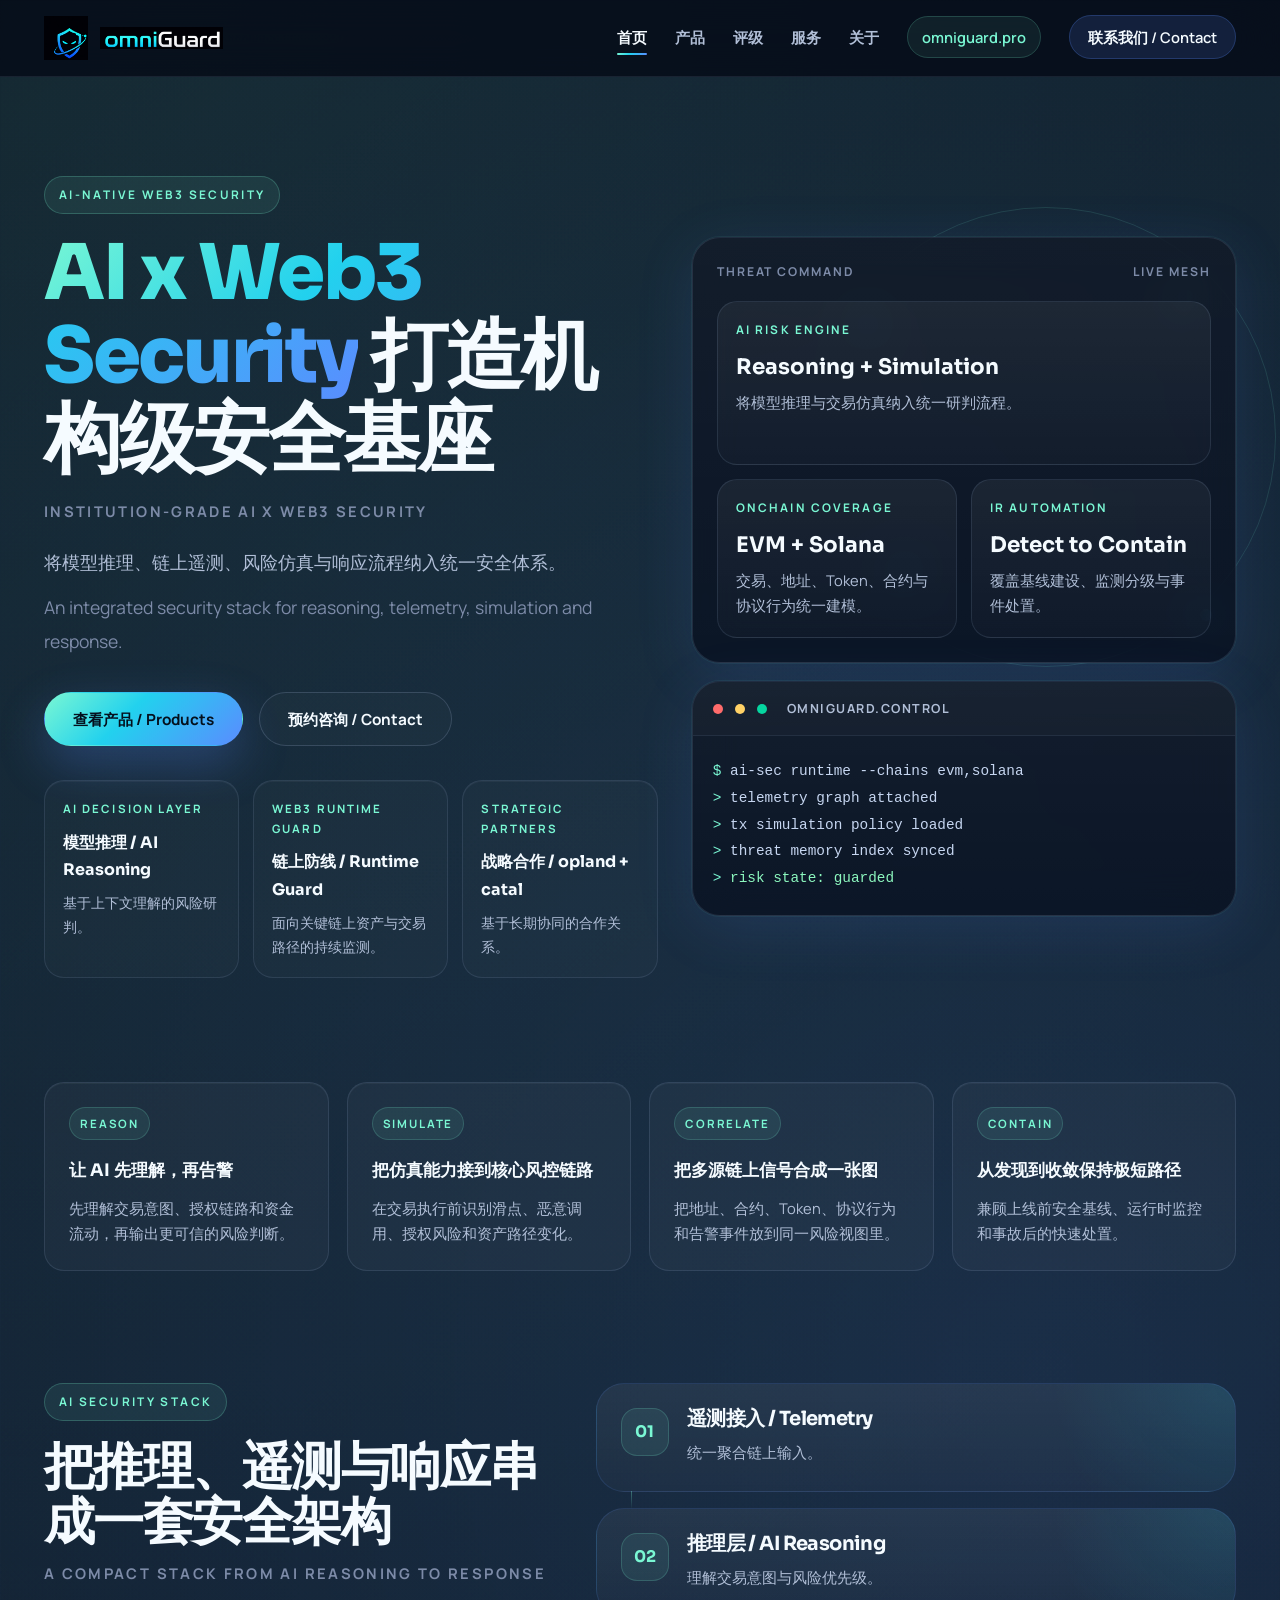
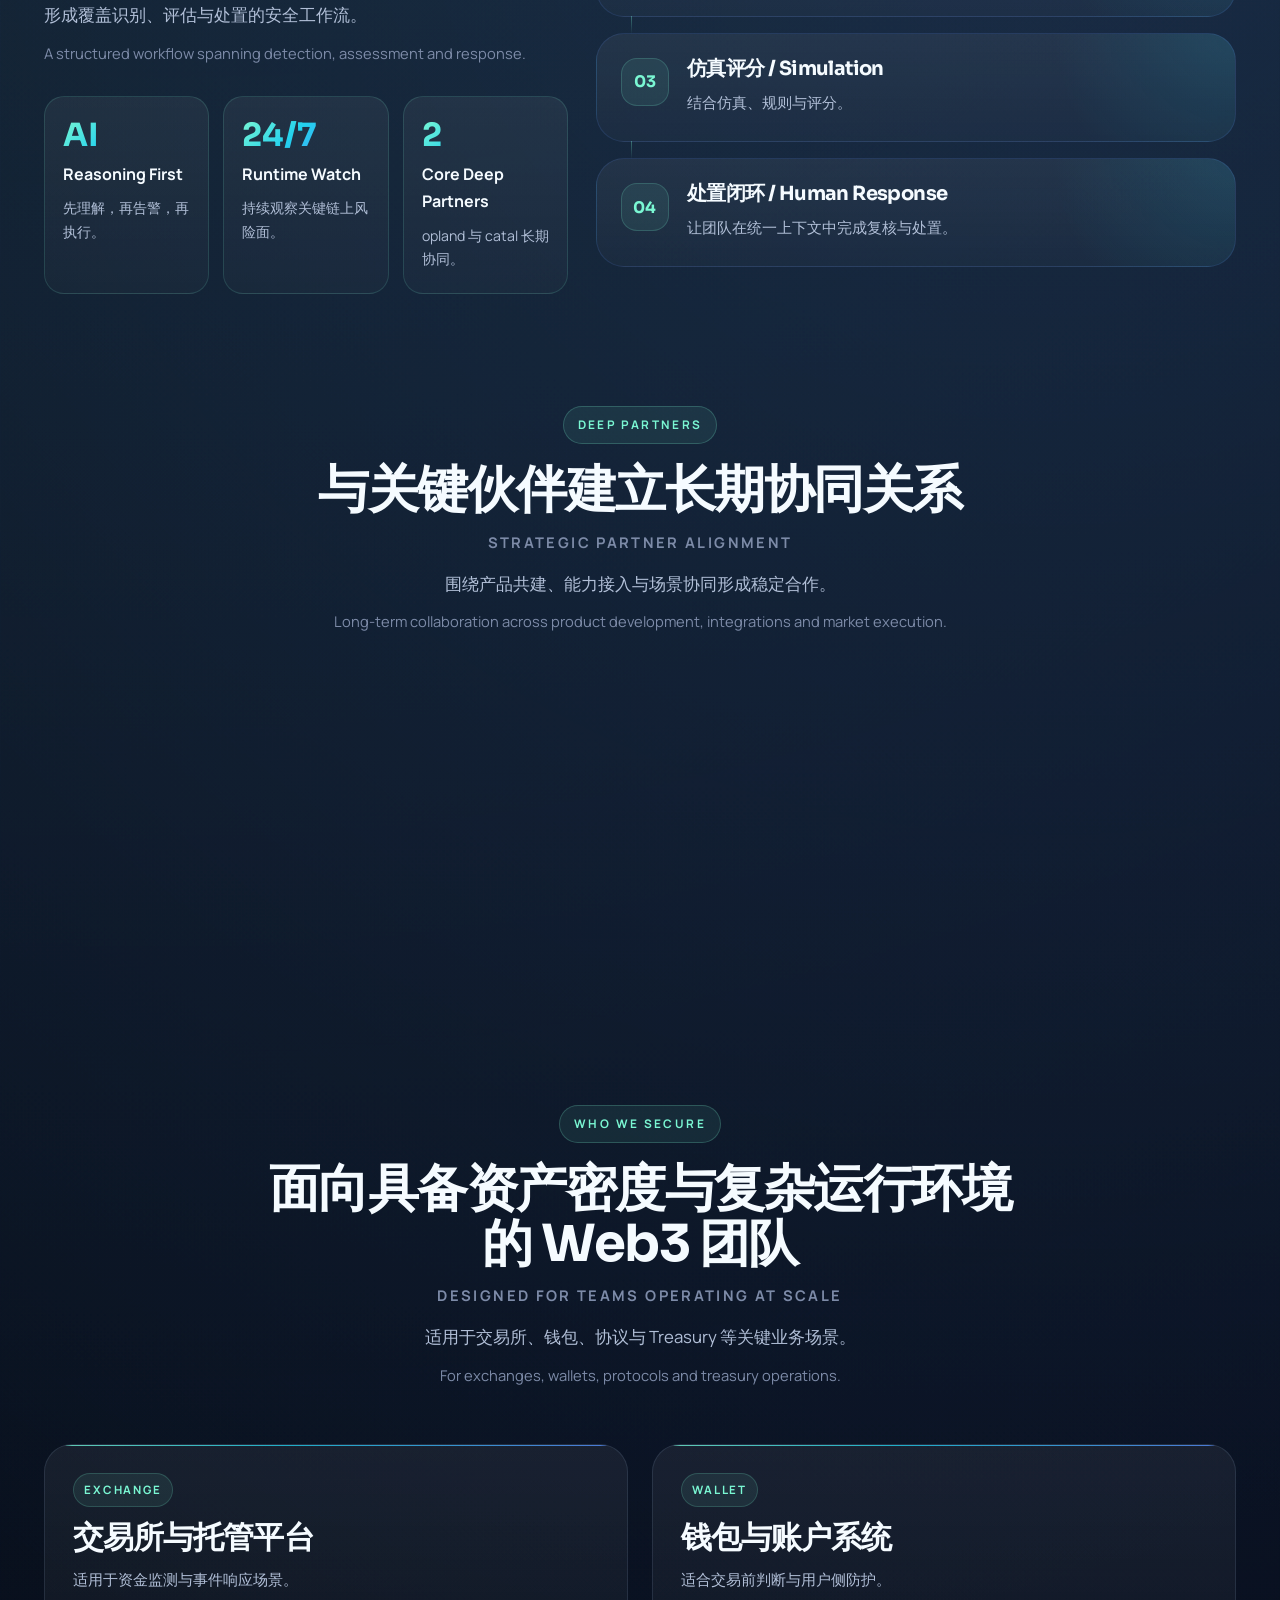
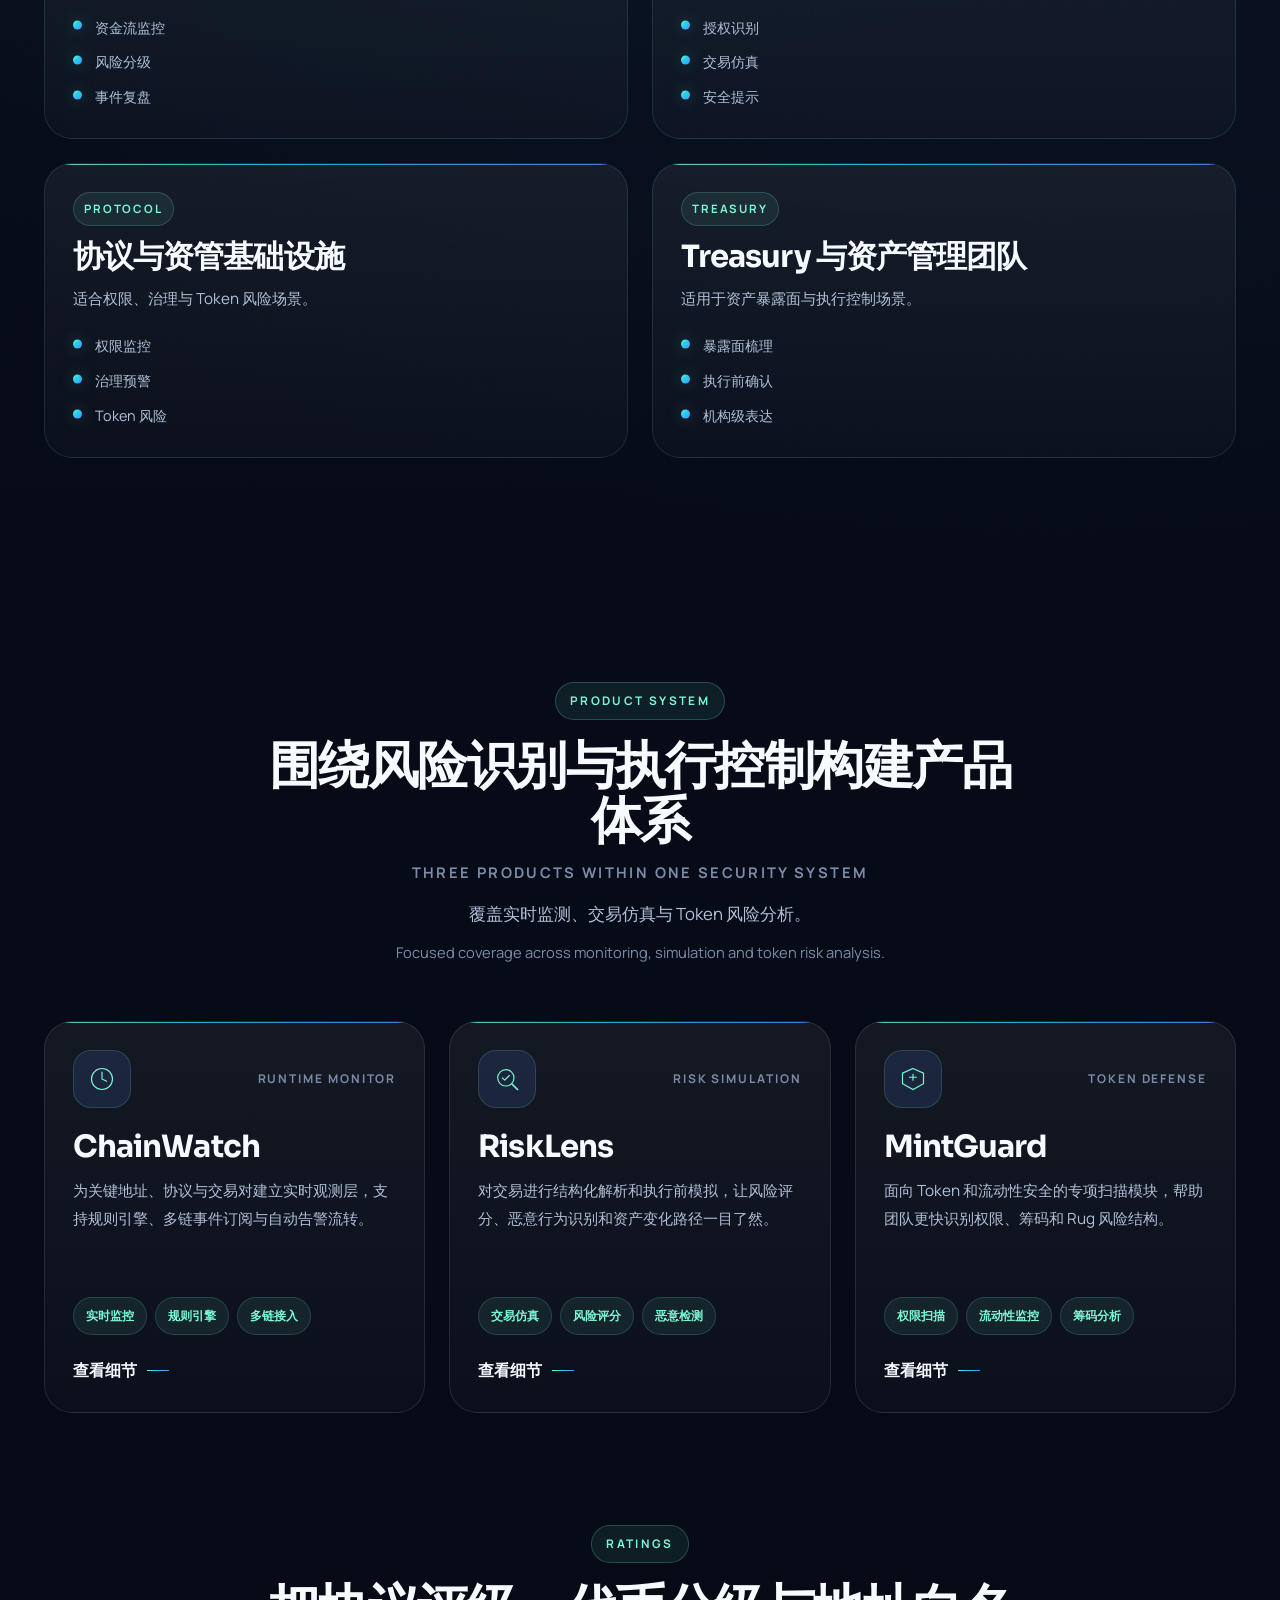
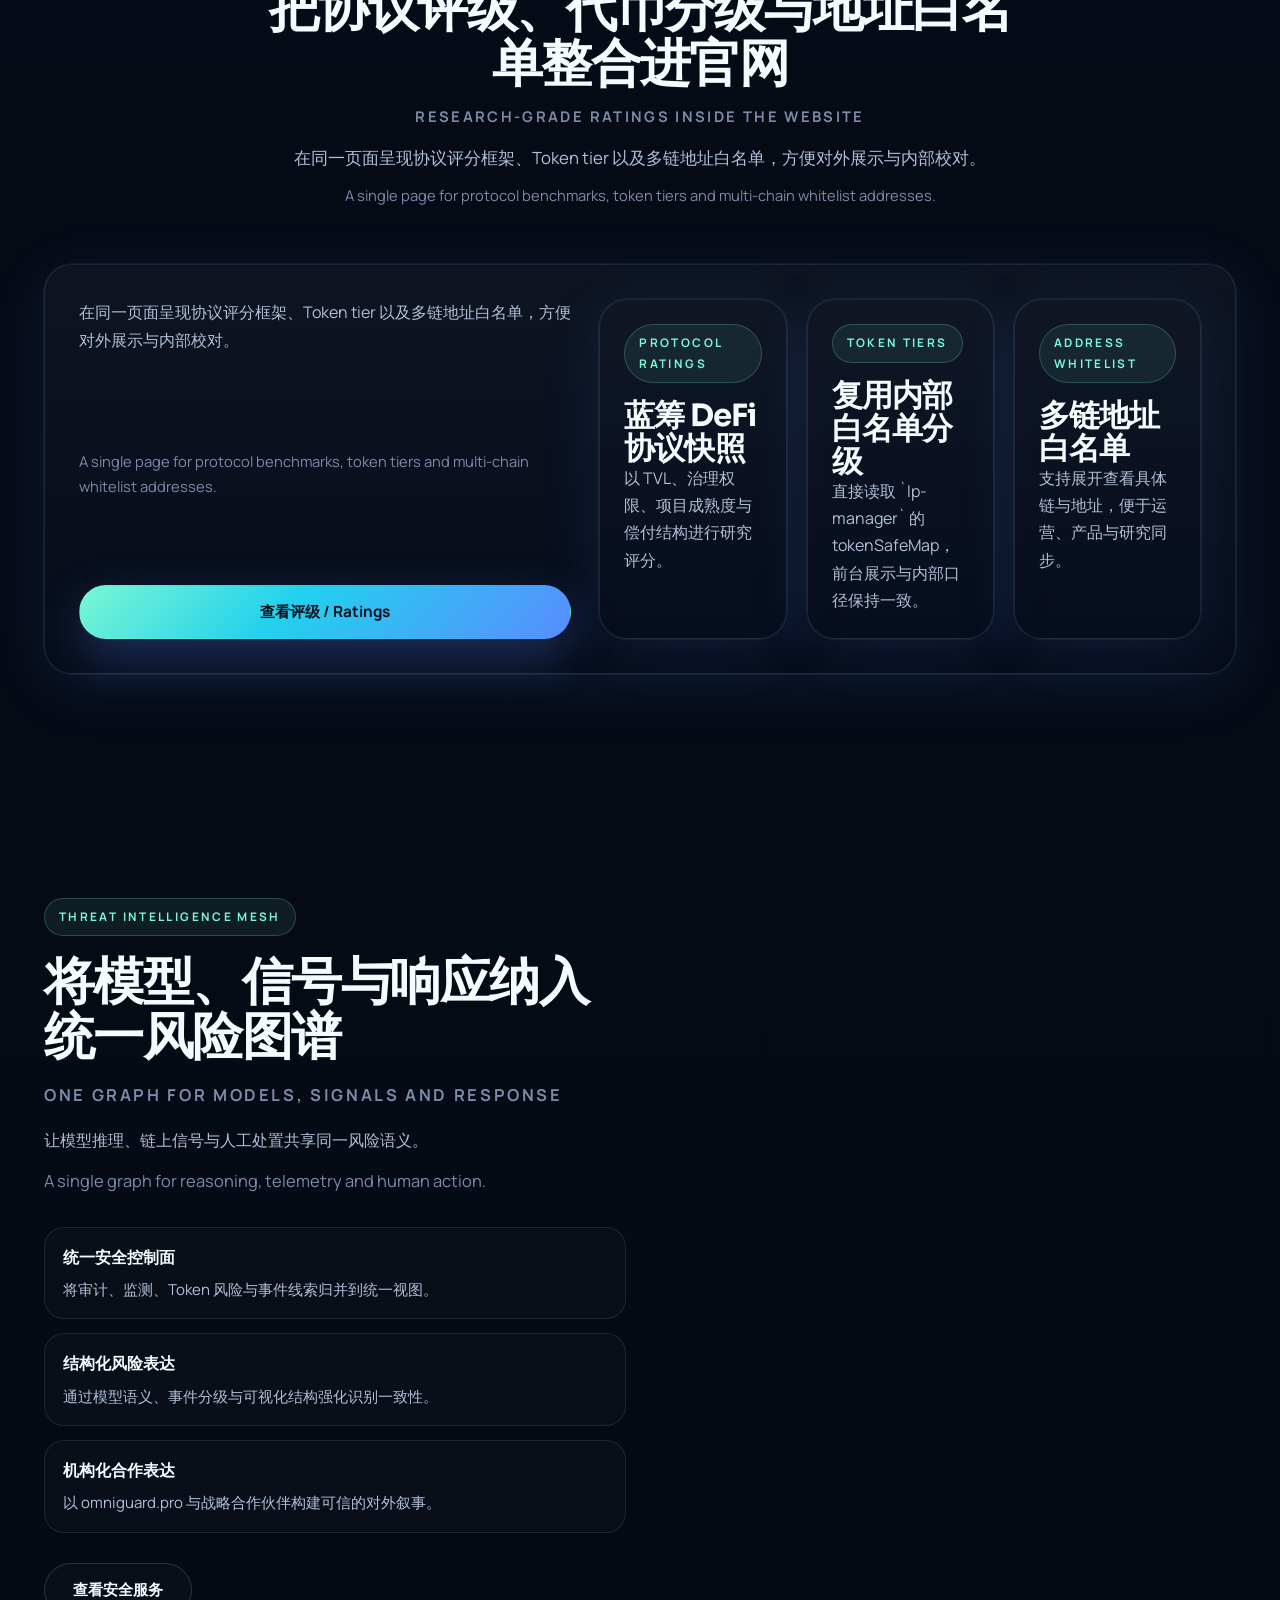
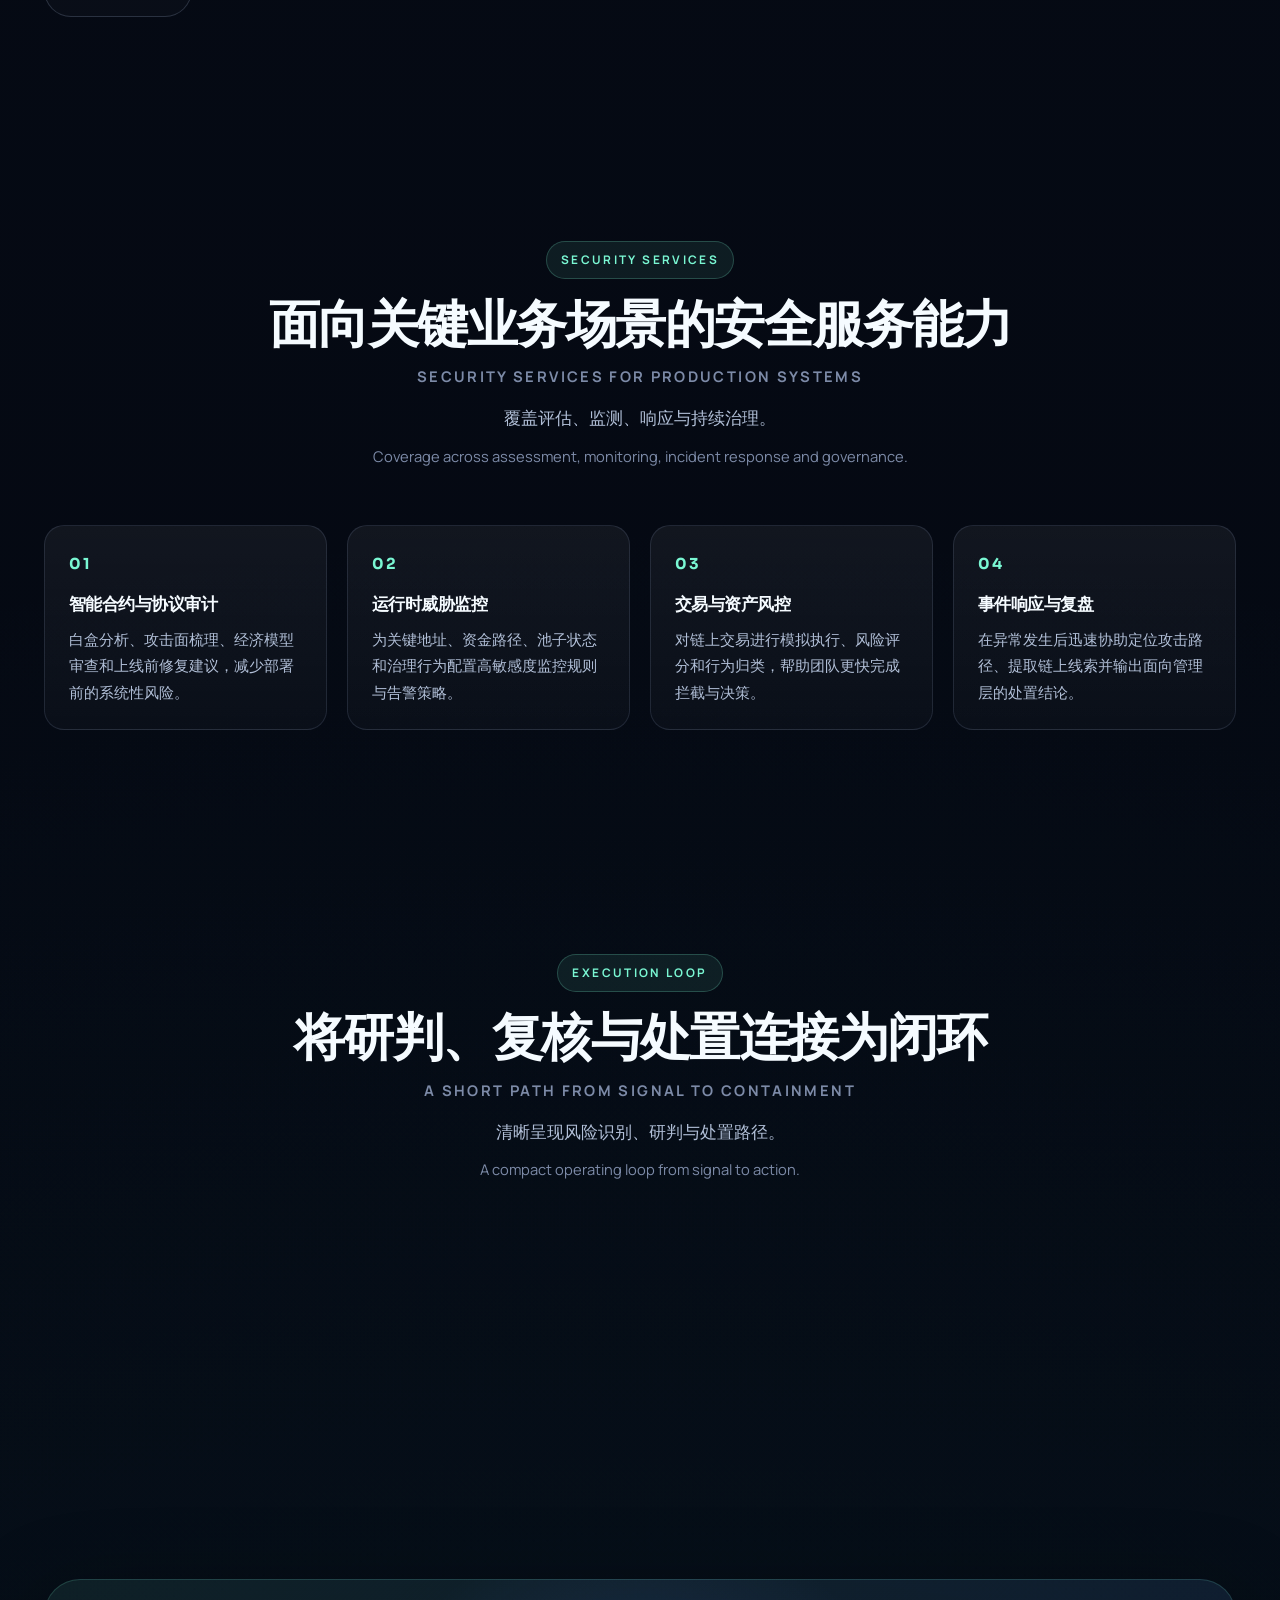
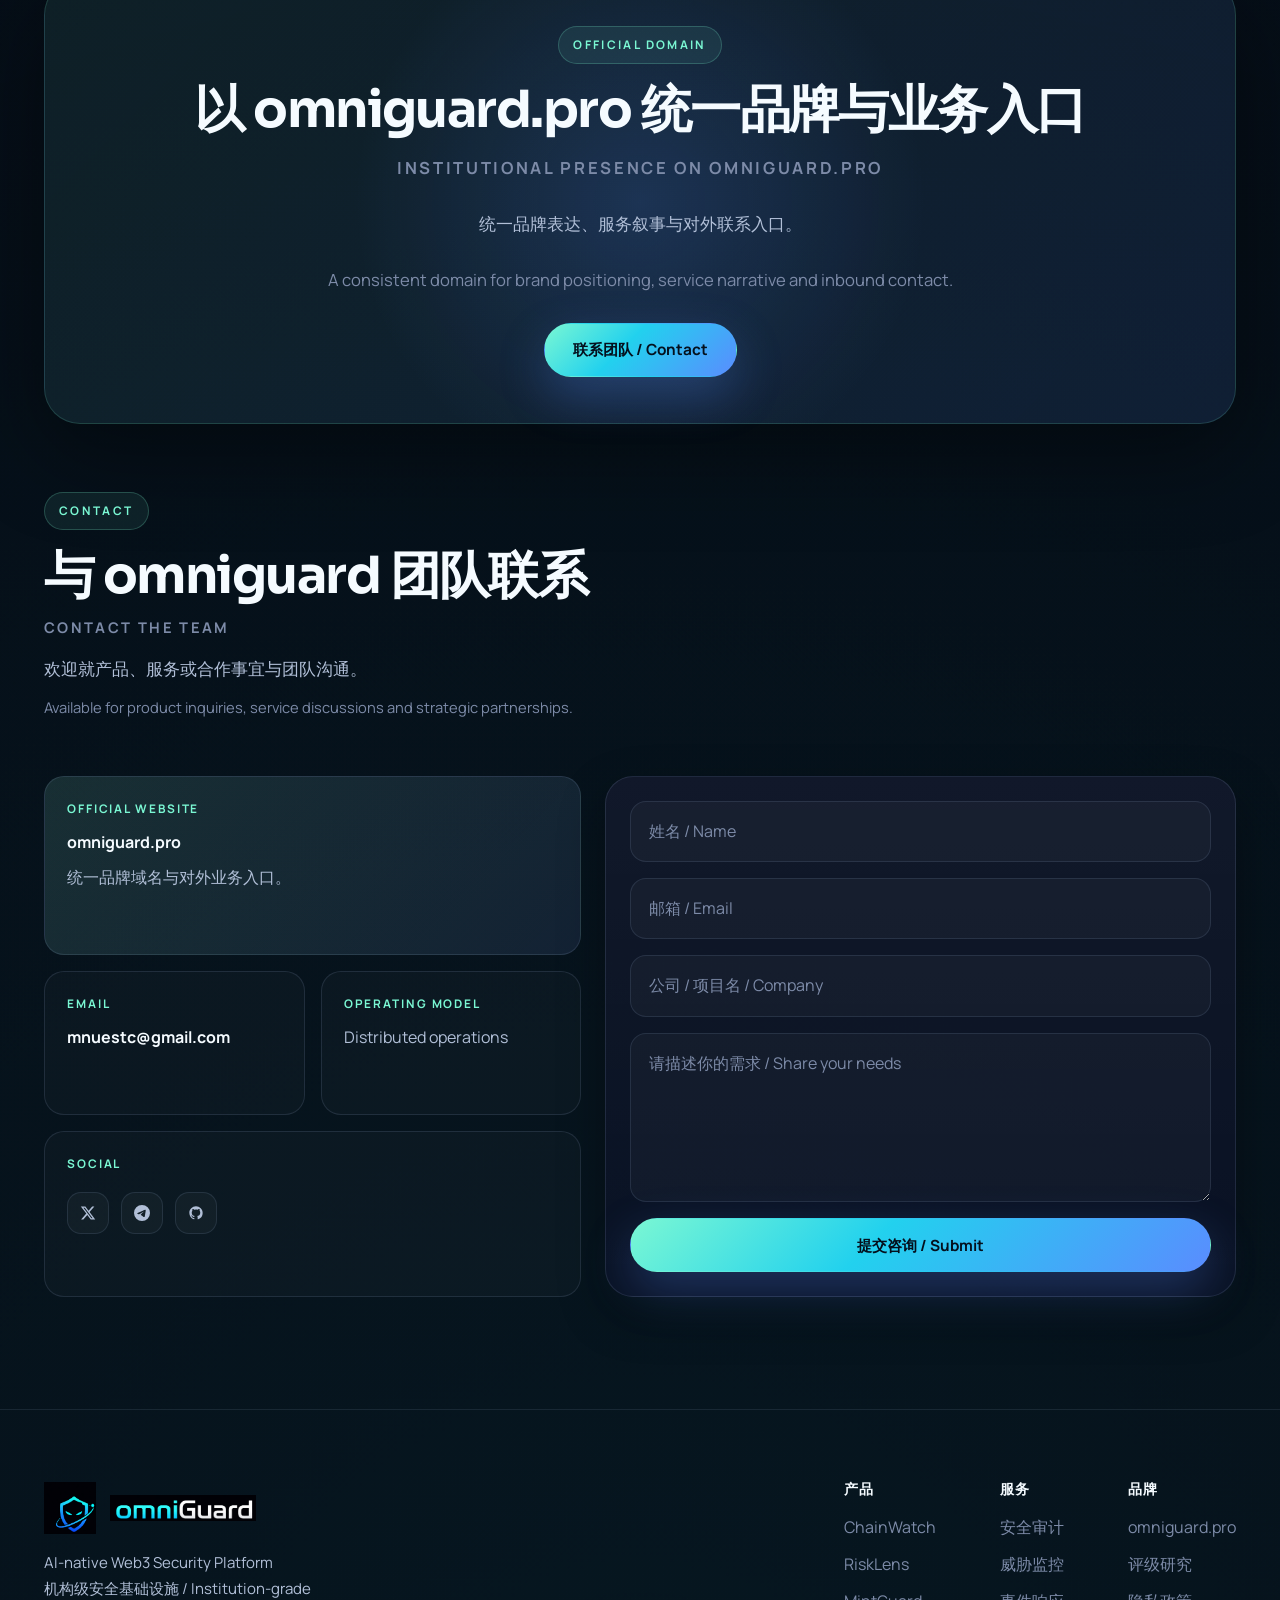
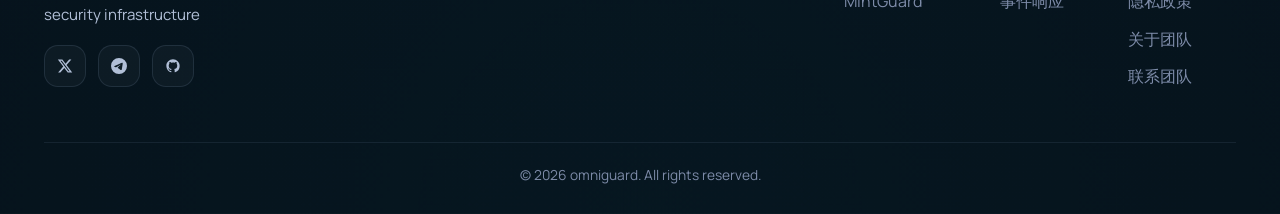
==== commit 53cd23fb: "Deploy Omniguard site from af69832e24f4d3a8b42f63a67e00e97eac982f58" ====
--- a/index.html
+++ b/index.html
@@ -1 +1 @@
-<!DOCTYPE html><html lang="zh-CN"> <head><meta charset="UTF-8"><meta name="viewport" content="width=device-width, initial-scale=1.0"><title>omniguard | AI 原生 Web3 安全平台</title><meta name="description" content="omniguard.pro 是面向 Web3 团队的 AI 原生安全平台，覆盖链上监测、交易仿真、Token 风险分析、审计与事件响应。"><meta property="og:title" content="omniguard | AI 原生 Web3 安全平台"><meta property="og:description" content="omniguard.pro 是面向 Web3 团队的 AI 原生安全平台，覆盖链上监测、交易仿真、Token 风险分析、审计与事件响应。"><meta property="og:type" content="website"><meta property="og:url" content="https://omniguard.pro/"><link rel="canonical" href="https://omniguard.pro/"><link rel="icon" type="image/svg+xml" href="/favicon.svg"><link rel="preconnect" href="https://fonts.googleapis.com"><link rel="preconnect" href="https://fonts.gstatic.com" crossorigin><link href="https://fonts.googleapis.com/css2?family=Manrope:wght@400;500;600;700;800&family=Sora:wght@400;500;600;700;800&display=swap" rel="stylesheet"><link rel="stylesheet" href="/_astro/BaseLayout.CI0Ku79m.css"></head> <body data-brand="omniguard" data-email-user="mnuestc" data-email-host="gmail.com"> <nav class="navbar"> <div class="container"> <a href="/" class="logo" aria-label="omniguard 首页"> <svg width="30" height="30" viewBox="0 0 100 100" aria-hidden="true"> <defs> <linearGradient id="logoGradient-dr58lw9" x1="0%" y1="0%" x2="100%" y2="100%"> <stop offset="0%" style="stop-color:#7AF7D3"></stop> <stop offset="100%" style="stop-color:#5A8CFF"></stop> </linearGradient> </defs> <path d="M50 10 L85 25 L85 50 C85 70 70 85 50 90 C30 85 15 70 15 50 L15 25 Z" fill="none" stroke="url(#logoGradient-dr58lw9)" stroke-width="3"></path> <path d="M33 50 L45 62 L67 38" fill="none" stroke="url(#logoGradient-dr58lw9)" stroke-width="5" stroke-linecap="round" stroke-linejoin="round"></path> </svg> <span>omniguard</span> </a> <ul class="nav-links"> <li> <a href="/" class="active"> 首页 </a> </li><li> <a href="/products"> 产品 </a> </li><li> <a href="/ratings"> 评级 </a> </li><li> <a href="/services"> 服务 </a> </li><li> <a href="/about"> 关于 </a> </li> <li> <a href="https://omniguard.pro" class="nav-domain" target="_blank" rel="noopener"> omniguard.pro </a> </li> <li> <a href="/#contact" class="btn-contact">联系我们 / Contact</a> </li> </ul> <button class="mobile-menu-btn" aria-label="菜单"><span></span><span></span><span></span></button> </div> </nav> <main class="site-main">  <section class="hero"> <div class="container hero-grid"> <div class="hero-copy"> <span class="section-kicker fade-in">AI-NATIVE WEB3 SECURITY</span> <h1 class="fade-in">  <span class="gradient-text">AI x Web3 Security</span>  打造机构级安全基座 </h1> <p class="hero-title-en fade-in">Institution-grade AI x Web3 Security</p> <p class="hero-desc fade-in">将模型推理、链上遥测、风险仿真与响应流程纳入统一安全体系。</p> <p class="hero-desc hero-desc-en fade-in">An integrated security stack for reasoning, telemetry, simulation and response.</p> <div class="hero-actions fade-in"> <a href="/products" class="btn btn-primary">查看产品 / Products</a> <a href="/#contact" class="btn btn-ghost">预约咨询 / Contact</a> </div> <div class="hero-proof fade-in"> <div class="proof-item"> <span class="proof-label">AI Decision Layer</span> <strong>模型推理 / AI Reasoning</strong> <p>基于上下文理解的风险研判。</p> </div><div class="proof-item"> <span class="proof-label">Web3 Runtime Guard</span> <strong>链上防线 / Runtime Guard</strong> <p>面向关键链上资产与交易路径的持续监测。</p> </div><div class="proof-item"> <span class="proof-label">Strategic Partners</span> <strong>战略合作 / opland + catal</strong> <p>基于长期协同的合作关系。</p> </div> </div> </div> <div class="hero-stack fade-in"> <div class="hero-orbit" aria-hidden="true"> <span class="orbit orbit-a"></span> <span class="orbit orbit-b"></span> <span class="orbit orbit-c"></span> <span class="orbit-node node-a"></span> <span class="orbit-node node-b"></span> <span class="orbit-node node-c"></span> <span class="orbit-node node-d"></span> </div> <div class="glass-panel hero-board"> <div class="panel-topline"> <span>Threat Command</span> <span>Live Mesh</span> </div> <div class="signal-grid"> <div class="signal-card signal-card-wide"> <span class="signal-label">AI Risk Engine</span> <strong>Reasoning + Simulation</strong> <p>将模型推理与交易仿真纳入统一研判流程。</p> </div><div class="signal-card"> <span class="signal-label">Onchain Coverage</span> <strong>EVM + Solana</strong> <p>交易、地址、Token、合约与协议行为统一建模。</p> </div><div class="signal-card"> <span class="signal-label">IR Automation</span> <strong>Detect to Contain</strong> <p>覆盖基线建设、监测分级与事件处置。</p> </div> </div> </div> <div class="glass-panel hero-terminal"> <div class="terminal-top"> <span></span> <span></span> <span></span> <b>omniguard.control</b> </div> <div class="terminal-body"> <p class="terminal-line"> <span class="terminal-key">$</span>   ai-sec runtime --chains evm,solana </p><p class="terminal-line"> <span class="terminal-key">&gt;</span>   telemetry graph attached </p><p class="terminal-line"> <span class="terminal-key">&gt;</span>   tx simulation policy loaded </p><p class="terminal-line"> <span class="terminal-key">&gt;</span>   threat memory index synced </p><p class="terminal-line terminal-ok"> <span class="terminal-key">&gt;</span>   risk state: guarded </p> </div> </div> </div> </div> </section> <section class="trust-strip"> <div class="container"> <div class="trust-grid"> <article class="trust-card fade-in"> <span class="trust-label">Reason</span> <strong>让 AI 先理解，再告警</strong> <p>先理解交易意图、授权链路和资金流动，再输出更可信的风险判断。</p> </article><article class="trust-card fade-in"> <span class="trust-label">Simulate</span> <strong>把仿真能力接到核心风控链路</strong> <p>在交易执行前识别滑点、恶意调用、授权风险和资产路径变化。</p> </article><article class="trust-card fade-in"> <span class="trust-label">Correlate</span> <strong>把多源链上信号合成一张图</strong> <p>把地址、合约、Token、协议行为和告警事件放到同一风险视图里。</p> </article><article class="trust-card fade-in"> <span class="trust-label">Contain</span> <strong>从发现到收敛保持极短路径</strong> <p>兼顾上线前安全基线、运行时监控和事故后的快速处置。</p> </article> </div> </div> </section> <section class="stack-section"> <div class="container stack-layout"> <div class="stack-copy fade-in"> <div class="section-head section-head-left"> <span class="section-kicker">AI SECURITY STACK</span> <h2 class="section-title">把推理、遥测与响应串成一套安全架构</h2> <p class="section-title-en">A compact stack from AI reasoning to response</p> <p class="section-desc">形成覆盖识别、评估与处置的安全工作流。</p> <p class="section-desc section-desc-en">A structured workflow spanning detection, assessment and response.</p> </div> <div class="stack-metrics"> <article class="stack-metric"> <strong>AI</strong> <span>Reasoning First</span> <p>先理解，再告警，再执行。</p> </article><article class="stack-metric"> <strong>24/7</strong> <span>Runtime Watch</span> <p>持续观察关键链上风险面。</p> </article><article class="stack-metric"> <strong>2</strong> <span>Core Deep Partners</span> <p>opland 与 catal 长期协同。</p> </article> </div> </div> <div class="stack-flow fade-in"> <article class="stack-layer"> <span class="stack-layer-index">01</span> <div class="stack-layer-body"> <h3>遥测接入 / Telemetry</h3> <p>统一聚合链上输入。</p> </div> </article><article class="stack-layer"> <span class="stack-layer-index">02</span> <div class="stack-layer-body"> <h3>推理层 / AI Reasoning</h3> <p>理解交易意图与风险优先级。</p> </div> </article><article class="stack-layer"> <span class="stack-layer-index">03</span> <div class="stack-layer-body"> <h3>仿真评分 / Simulation</h3> <p>结合仿真、规则与评分。</p> </div> </article><article class="stack-layer"> <span class="stack-layer-index">04</span> <div class="stack-layer-body"> <h3>处置闭环 / Human Response</h3> <p>让团队在统一上下文中完成复核与处置。</p> </div> </article> </div> </div> </section> <section class="partners-section"> <div class="container"> <div class="section-head"> <span class="section-kicker">DEEP PARTNERS</span> <h2 class="section-title">与关键伙伴建立长期协同关系</h2> <p class="section-title-en">Strategic partner alignment</p> <p class="section-desc">围绕产品共建、能力接入与场景协同形成稳定合作。</p> <p class="section-desc section-desc-en">Long-term collaboration across product development, integrations and market execution.</p> </div> <div class="partner-grid"> <article class="partner-card fade-in"> <div class="partner-mark">opland</div> <span class="partner-role">战略合作伙伴 / Strategic Partner</span> <p>围绕产品与场景推进联合建设。</p> <div class="partner-tags"> <span class="tag">联合建设</span><span class="tag">场景协同</span><span class="tag">生态合作</span> </div> </article><article class="partner-card fade-in"> <div class="partner-mark">catal</div> <span class="partner-role">战略合作伙伴 / Strategic Partner</span> <p>围绕能力接入与市场协同展开合作。</p> <div class="partner-tags"> <span class="tag">能力接入</span><span class="tag">品牌协同</span><span class="tag">长期协作</span> </div> </article> </div> </div> </section> <section class="audience-section"> <div class="container"> <div class="section-head"> <span class="section-kicker">WHO WE SECURE</span> <h2 class="section-title">面向具备资产密度与复杂运行环境的 Web3 团队</h2> <p class="section-title-en">Designed for teams operating at scale</p> <p class="section-desc">适用于交易所、钱包、协议与 Treasury 等关键业务场景。</p> <p class="section-desc section-desc-en">For exchanges, wallets, protocols and treasury operations.</p> </div> <div class="audience-grid"> <article class="audience-card fade-in"> <span class="audience-label">Exchange</span> <h3>交易所与托管平台</h3> <p>适用于资金监测与事件响应场景。</p> <ul class="audience-list"> <li>资金流监控</li><li>风险分级</li><li>事件复盘</li> </ul> </article><article class="audience-card fade-in"> <span class="audience-label">Wallet</span> <h3>钱包与账户系统</h3> <p>适合交易前判断与用户侧防护。</p> <ul class="audience-list"> <li>授权识别</li><li>交易仿真</li><li>安全提示</li> </ul> </article><article class="audience-card fade-in"> <span class="audience-label">Protocol</span> <h3>协议与资管基础设施</h3> <p>适合权限、治理与 Token 风险场景。</p> <ul class="audience-list"> <li>权限监控</li><li>治理预警</li><li>Token 风险</li> </ul> </article><article class="audience-card fade-in"> <span class="audience-label">Treasury</span> <h3>Treasury 与资产管理团队</h3> <p>适用于资产暴露面与执行控制场景。</p> <ul class="audience-list"> <li>暴露面梳理</li><li>执行前确认</li><li>机构级表达</li> </ul> </article> </div> </div> </section> <section class="products-preview"> <div class="container"> <div class="section-head"> <span class="section-kicker">PRODUCT SYSTEM</span> <h2 class="section-title">围绕风险识别与执行控制构建产品体系</h2> <p class="section-title-en">Three products within one security system</p> <p class="section-desc">覆盖实时监测、交易仿真与 Token 风险分析。</p> <p class="section-desc section-desc-en">Focused coverage across monitoring, simulation and token risk analysis.</p> </div> <div class="product-cards"> <article class="product-card fade-in"> <div class="card-head"> <div class="card-icon-wrap"> <svg class width="28px" height="28px" viewBox="0 0 48 48" aria-hidden="true"><circle cx="24" cy="24" r="18" fill="none" stroke="currentColor" stroke-width="2"></circle><path d="M24 12 L24 24 L32 28" fill="none" stroke="currentColor" stroke-width="2" stroke-linecap="round"></path></svg> </div> <span class="card-meta">Runtime Monitor</span> </div> <h3>ChainWatch</h3> <p>为关键地址、协议与交易对建立实时观测层，支持规则引擎、多链事件订阅与自动告警流转。</p> <div class="card-tags"> <span class="tag">实时监控</span><span class="tag">规则引擎</span><span class="tag">多链接入</span> </div> <a href="/products#chainwatch" class="card-link">查看细节</a> </article><article class="product-card fade-in"> <div class="card-head"> <div class="card-icon-wrap"> <svg class width="28px" height="28px" viewBox="0 0 48 48" aria-hidden="true"><circle cx="22" cy="22" r="14" fill="none" stroke="currentColor" stroke-width="2"></circle><line x1="33" y1="33" x2="42" y2="42" stroke="currentColor" stroke-width="3" stroke-linecap="round"></line><path d="M16 22 L20 26 L28 18" fill="none" stroke="currentColor" stroke-width="2" stroke-linecap="round" stroke-linejoin="round"></path></svg> </div> <span class="card-meta">Risk Simulation</span> </div> <h3>RiskLens</h3> <p>对交易进行结构化解析和执行前模拟，让风险评分、恶意行为识别和资产变化路径一目了然。</p> <div class="card-tags"> <span class="tag">交易仿真</span><span class="tag">风险评分</span><span class="tag">恶意检测</span> </div> <a href="/products#risklens" class="card-link">查看细节</a> </article><article class="product-card fade-in"> <div class="card-head"> <div class="card-icon-wrap"> <svg class width="28px" height="28px" viewBox="0 0 48 48" aria-hidden="true"><path d="M24 6 L42 14 L42 32 L24 42 L6 32 L6 14 Z" fill="none" stroke="currentColor" stroke-width="2"></path><path d="M24 16 L24 26 M18 21 L30 21" fill="none" stroke="currentColor" stroke-width="2" stroke-linecap="round"></path></svg> </div> <span class="card-meta">Token Defense</span> </div> <h3>MintGuard</h3> <p>面向 Token 和流动性安全的专项扫描模块，帮助团队更快识别权限、筹码和 Rug 风险结构。</p> <div class="card-tags"> <span class="tag">权限扫描</span><span class="tag">流动性监控</span><span class="tag">筹码分析</span> </div> <a href="/products#mintguard" class="card-link">查看细节</a> </article> </div> </div> </section> <section class="ratings-preview"> <div class="container"> <div class="section-head"> <span class="section-kicker">RATINGS</span> <h2 class="section-title">把协议评级、代币分级与地址白名单整合进官网</h2> <p class="section-title-en">Research-grade ratings inside the website</p> <p class="section-desc">在同一页面呈现协议评分框架、Token tier 以及多链地址白名单，方便对外展示与内部校对。</p> <p class="section-desc section-desc-en">A single page for protocol benchmarks, token tiers and multi-chain whitelist addresses.</p> </div> <div class="ratings-preview-shell glass-panel fade-in"> <div class="ratings-preview-copy"> <p>在同一页面呈现协议评分框架、Token tier 以及多链地址白名单，方便对外展示与内部校对。</p> <p class="section-desc section-desc-en">A single page for protocol benchmarks, token tiers and multi-chain whitelist addresses.</p> <a href="/ratings" class="btn btn-primary">查看评级 / Ratings</a> </div> <div class="ratings-preview-grid"> <article class="ratings-preview-card"> <span class="section-kicker ratings-preview-kicker">Protocol Ratings</span> <h3>蓝筹 DeFi 协议快照</h3> <p>以 TVL、治理权限、项目成熟度与偿付结构进行研究评分。</p> </article><article class="ratings-preview-card"> <span class="section-kicker ratings-preview-kicker">Token Tiers</span> <h3>复用内部白名单分级</h3> <p>直接读取 `lp-manager` 的 tokenSafeMap，前台展示与内部口径保持一致。</p> </article><article class="ratings-preview-card"> <span class="section-kicker ratings-preview-kicker">Address Whitelist</span> <h3>多链地址白名单</h3> <p>支持展开查看具体链与地址，便于运营、产品与研究同步。</p> </article> </div> </div> </div> </section> <section class="intelligence-section"> <div class="container intelligence-layout"> <div class="intel-copy fade-in"> <span class="section-kicker">THREAT INTELLIGENCE MESH</span> <h2>将模型、信号与响应纳入统一风险图谱</h2> <p class="section-title-en section-title-en-left">One graph for models, signals and response</p> <p>让模型推理、链上信号与人工处置共享同一风险语义。</p> <p class="section-desc section-desc-en section-desc-left">A single graph for reasoning, telemetry and human action.</p> <ul class="intel-list"> <li> <strong>统一安全控制面</strong> <span>将审计、监测、Token 风险与事件线索归并到统一视图。</span> </li><li> <strong>结构化风险表达</strong> <span>通过模型语义、事件分级与可视化结构强化识别一致性。</span> </li><li> <strong>机构化合作表达</strong> <span>以 omniguard.pro 与战略合作伙伴构建可信的对外叙事。</span> </li> </ul> <a href="/services" class="btn btn-ghost">查看安全服务</a> </div> <div class="mesh-board glass-panel fade-in" aria-hidden="true"> <span class="mesh-ring mesh-ring-a"></span> <span class="mesh-ring mesh-ring-b"></span> <span class="mesh-ring mesh-ring-c"></span> <div class="mesh-center"> <span>omniguard core</span> <strong>Security Mesh</strong> </div> <span class="mesh-node node-1">Wallet</span><span class="mesh-node node-2">DEX</span><span class="mesh-node node-3">Bridge</span><span class="mesh-node node-4">Vault</span><span class="mesh-node node-5">Exchange</span><span class="mesh-node node-6">Mempool</span> <div class="mesh-footer"> <div> <span>Input</span> <strong>tx / log / contract / token</strong> </div> <div> <span>Output</span> <strong>alert / score / action / audit</strong> </div> </div> </div> </div> </section> <section class="services-preview"> <div class="container"> <div class="section-head"> <span class="section-kicker">SECURITY SERVICES</span> <h2 class="section-title">面向关键业务场景的安全服务能力</h2> <p class="section-title-en">Security services for production systems</p> <p class="section-desc">覆盖评估、监测、响应与持续治理。</p> <p class="section-desc section-desc-en">Coverage across assessment, monitoring, incident response and governance.</p> </div> <div class="services-grid"> <article class="service-item fade-in"> <span class="service-index">01</span> <h4>智能合约与协议审计</h4> <p>白盒分析、攻击面梳理、经济模型审查和上线前修复建议，减少部署前的系统性风险。</p> </article><article class="service-item fade-in"> <span class="service-index">02</span> <h4>运行时威胁监控</h4> <p>为关键地址、资金路径、池子状态和治理行为配置高敏感度监控规则与告警策略。</p> </article><article class="service-item fade-in"> <span class="service-index">03</span> <h4>交易与资产风控</h4> <p>对链上交易进行模拟执行、风险评分和行为归类，帮助团队更快完成拦截与决策。</p> </article><article class="service-item fade-in"> <span class="service-index">04</span> <h4>事件响应与复盘</h4> <p>在异常发生后迅速协助定位攻击路径、提取链上线索并输出面向管理层的处置结论。</p> </article> </div> </div> </section> <section class="workflow-section"> <div class="container"> <div class="section-head"> <span class="section-kicker">EXECUTION LOOP</span> <h2 class="section-title">将研判、复核与处置连接为闭环</h2> <p class="section-title-en">A short path from signal to containment</p> <p class="section-desc">清晰呈现风险识别、研判与处置路径。</p> <p class="section-desc section-desc-en">A compact operating loop from signal to action.</p> </div> <div class="workflow-grid"> <article class="workflow-step fade-in"> <span class="step-number">01</span> <h4>Attack Surface Mapping</h4> <p>厘清合约、地址、Token、权限和跨系统依赖，建立最初始的风险边界。</p> </article><article class="workflow-step fade-in"> <span class="step-number">02</span> <h4>Runtime Detection</h4> <p>在运行时持续观察异常交易、授权风险、可疑资金路径与链上攻击行为。</p> </article><article class="workflow-step fade-in"> <span class="step-number">03</span> <h4>Signal Triage</h4> <p>用仿真、规则与专家判断完成事件分级，缩短风险确认和协同时间。</p> </article><article class="workflow-step fade-in"> <span class="step-number">04</span> <h4>Containment</h4> <p>给出处置动作、应急策略和复盘建议，把一次事件沉淀成长期防线。</p> </article> </div> </div> </section> <section class="cta"> <div class="container"> <div class="domain-banner fade-in"> <span class="section-kicker">OFFICIAL DOMAIN</span> <h2>以 omniguard.pro 统一品牌与业务入口</h2> <p class="section-title-en cta-title-en">Institutional presence on omniguard.pro</p> <p>统一品牌表达、服务叙事与对外联系入口。</p> <p class="section-desc section-desc-en cta-desc-en">A consistent domain for brand positioning, service narrative and inbound contact.</p> <a href="/#contact" class="btn btn-primary">联系团队 / Contact</a> </div> </div> </section> <section id="contact" class="contact"> <div class="container"> <div class="section-head section-head-left"> <span class="section-kicker">CONTACT</span> <h2 class="section-title">与 omniguard 团队联系</h2> <p class="section-title-en">Contact the team</p> <p class="section-desc">欢迎就产品、服务或合作事宜与团队沟通。</p> <p class="section-desc section-desc-en">Available for product inquiries, service discussions and strategic partnerships.</p> </div> <div class="contact-shell"> <div class="contact-info"> <div class="info-item primary fade-in"> <span class="info-label">Official Website</span> <a href="https://omniguard.pro" target="_blank" rel="noopener"> omniguard.pro </a> <p>统一品牌域名与对外业务入口。</p> </div> <div class="info-row"> <div class="info-item fade-in"> <span class="info-label">Email</span> <p><a href="#" data-mailto data-email></a></p> </div> <div class="info-item fade-in"> <span class="info-label">Operating Model</span> <p>Distributed operations</p> </div> </div> <div class="info-item fade-in"> <span class="info-label">Social</span> <div class="social-links"> <a href="https://twitter.com/OmniGuardSec" target="_blank" rel="noopener" aria-label="Twitter"> <svg class width="16px" height="16px" viewBox="0 0 24 24" aria-hidden="true"><path d="M18.244 2.25h3.308l-7.227 8.26 8.502 11.24H16.17l-5.214-6.817L4.99 21.75H1.68l7.73-8.835L1.254 2.25H8.08l4.713 6.231zm-1.161 17.52h1.833L7.084 4.126H5.117z" fill="currentColor"></path></svg> </a><a href="https://t.me/OmniGuardSec" target="_blank" rel="noopener" aria-label="Telegram"> <svg class width="16px" height="16px" viewBox="0 0 24 24" aria-hidden="true"><path d="M11.944 0A12 12 0 000 12a12 12 0 0012 12 12 12 0 0012-12A12 12 0 0012 0h-.056zm4.962 7.224c.1-.002.321.023.465.14a.506.506 0 01.171.325c.016.093.036.306.02.472-.18 1.898-.962 6.502-1.36 8.627-.168.9-.499 1.201-.82 1.23-.696.065-1.225-.46-1.9-.902-1.056-.693-1.653-1.124-2.678-1.8-1.185-.78-.417-1.21.258-1.91.177-.184 3.247-2.977 3.307-3.23.007-.032.014-.15-.056-.212s-.174-.041-.249-.024c-.106.024-1.793 1.14-5.061 3.345-.48.33-.913.49-1.302.48-.428-.008-1.252-.241-1.865-.44-.752-.245-1.349-.374-1.297-.789.027-.216.325-.437.893-.663 3.498-1.524 5.83-2.529 6.998-3.014 3.332-1.386 4.025-1.627 4.476-1.635z" fill="currentColor"></path></svg> </a><a href="https://github.com/OmniGuardSec" target="_blank" rel="noopener" aria-label="GitHub"> <svg class width="16px" height="16px" viewBox="0 0 24 24" aria-hidden="true"><path d="M12 2C6.477 2 2 6.484 2 12.017c0 4.425 2.865 8.18 6.839 9.504.5.092.682-.217.682-.483 0-.237-.008-.868-.013-1.703-2.782.605-3.369-1.343-3.369-1.343-.454-1.158-1.11-1.466-1.11-1.466-.908-.62.069-.608.069-.608 1.003.07 1.531 1.032 1.531 1.032.892 1.53 2.341 1.088 2.91.832.092-.647.35-1.088.636-1.338-2.22-.253-4.555-1.113-4.555-4.951 0-1.093.39-1.988 1.029-2.688-.103-.253-.446-1.272.098-2.65 0 0 .84-.27 2.75 1.026A9.564 9.564 0 0112 6.844c.85.004 1.705.115 2.504.337 1.909-1.296 2.747-1.027 2.747-1.027.546 1.379.202 2.398.1 2.651.64.7 1.028 1.595 1.028 2.688 0 3.848-2.339 4.695-4.566 4.943.359.309.678.92.678 1.855 0 1.338-.012 2.419-.012 2.747 0 .268.18.58.688.482A10.019 10.019 0 0022 12.017C22 6.484 17.522 2 12 2z" fill="currentColor"></path></svg> </a> </div> </div> </div> <form class="contact-form fade-in"> <input type="text" placeholder="姓名 / Name" required> <input type="email" placeholder="邮箱 / Email" required> <input type="text" placeholder="公司 / 项目名 / Company" required> <textarea placeholder="请描述你的需求 / Share your needs" rows="5" required></textarea> <button type="submit" class="btn btn-primary">提交咨询 / Submit</button> </form> </div> </div> </section>  </main> <footer> <div class="container"> <div class="footer-content"> <div class="footer-brand"> <a href="/" class="logo" aria-label="omniguard 首页"> <svg width="30" height="30" viewBox="0 0 100 100" aria-hidden="true"> <defs> <linearGradient id="logoGradient-c64w9bo" x1="0%" y1="0%" x2="100%" y2="100%"> <stop offset="0%" style="stop-color:#7AF7D3"></stop> <stop offset="100%" style="stop-color:#5A8CFF"></stop> </linearGradient> </defs> <path d="M50 10 L85 25 L85 50 C85 70 70 85 50 90 C30 85 15 70 15 50 L15 25 Z" fill="none" stroke="url(#logoGradient-c64w9bo)" stroke-width="3"></path> <path d="M33 50 L45 62 L67 38" fill="none" stroke="url(#logoGradient-c64w9bo)" stroke-width="5" stroke-linecap="round" stroke-linejoin="round"></path> </svg> <span>omniguard</span> </a> <p>AI-native Web3 Security Platform<br>机构级安全基础设施 / Institution-grade security infrastructure</p> <div class="social-links"> <a href="https://twitter.com/OmniGuardSec" target="_blank" rel="noopener" aria-label="Twitter"> <svg class width="16px" height="16px" viewBox="0 0 24 24" aria-hidden="true"><path d="M18.244 2.25h3.308l-7.227 8.26 8.502 11.24H16.17l-5.214-6.817L4.99 21.75H1.68l7.73-8.835L1.254 2.25H8.08l4.713 6.231zm-1.161 17.52h1.833L7.084 4.126H5.117z" fill="currentColor"></path></svg> </a><a href="https://t.me/OmniGuardSec" target="_blank" rel="noopener" aria-label="Telegram"> <svg class width="16px" height="16px" viewBox="0 0 24 24" aria-hidden="true"><path d="M11.944 0A12 12 0 000 12a12 12 0 0012 12 12 12 0 0012-12A12 12 0 0012 0h-.056zm4.962 7.224c.1-.002.321.023.465.14a.506.506 0 01.171.325c.016.093.036.306.02.472-.18 1.898-.962 6.502-1.36 8.627-.168.9-.499 1.201-.82 1.23-.696.065-1.225-.46-1.9-.902-1.056-.693-1.653-1.124-2.678-1.8-1.185-.78-.417-1.21.258-1.91.177-.184 3.247-2.977 3.307-3.23.007-.032.014-.15-.056-.212s-.174-.041-.249-.024c-.106.024-1.793 1.14-5.061 3.345-.48.33-.913.49-1.302.48-.428-.008-1.252-.241-1.865-.44-.752-.245-1.349-.374-1.297-.789.027-.216.325-.437.893-.663 3.498-1.524 5.83-2.529 6.998-3.014 3.332-1.386 4.025-1.627 4.476-1.635z" fill="currentColor"></path></svg> </a><a href="https://github.com/OmniGuardSec" target="_blank" rel="noopener" aria-label="GitHub"> <svg class width="16px" height="16px" viewBox="0 0 24 24" aria-hidden="true"><path d="M12 2C6.477 2 2 6.484 2 12.017c0 4.425 2.865 8.18 6.839 9.504.5.092.682-.217.682-.483 0-.237-.008-.868-.013-1.703-2.782.605-3.369-1.343-3.369-1.343-.454-1.158-1.11-1.466-1.11-1.466-.908-.62.069-.608.069-.608 1.003.07 1.531 1.032 1.531 1.032.892 1.53 2.341 1.088 2.91.832.092-.647.35-1.088.636-1.338-2.22-.253-4.555-1.113-4.555-4.951 0-1.093.39-1.988 1.029-2.688-.103-.253-.446-1.272.098-2.65 0 0 .84-.27 2.75 1.026A9.564 9.564 0 0112 6.844c.85.004 1.705.115 2.504.337 1.909-1.296 2.747-1.027 2.747-1.027.546 1.379.202 2.398.1 2.651.64.7 1.028 1.595 1.028 2.688 0 3.848-2.339 4.695-4.566 4.943.359.309.678.92.678 1.855 0 1.338-.012 2.419-.012 2.747 0 .268.18.58.688.482A10.019 10.019 0 0022 12.017C22 6.484 17.522 2 12 2z" fill="currentColor"></path></svg> </a> </div> </div> <div class="footer-links"> <div class="link-group"> <h4>产品</h4> <a href="/products#chainwatch"> ChainWatch </a><a href="/products#risklens"> RiskLens </a><a href="/products#mintguard"> MintGuard </a> </div><div class="link-group"> <h4>服务</h4> <a href="/services"> 安全审计 </a><a href="/services"> 威胁监控 </a><a href="/services"> 事件响应 </a> </div><div class="link-group"> <h4>品牌</h4> <a href="https://omniguard.pro" target="_blank" rel="noopener"> omniguard.pro </a><a href="/ratings"> 评级研究 </a><a href="/privacy"> 隐私政策 </a><a href="/about"> 关于团队 </a><a href="/#contact"> 联系团队 </a> </div> </div> </div> <div class="footer-bottom"> <p>&copy; 2026 omniguard. All rights reserved.</p> </div> </div> </footer> <script type="module" src="/scripts/main.js"></script> </body> </html>+<!DOCTYPE html><html lang="zh-CN"> <head><meta charset="UTF-8"><meta name="viewport" content="width=device-width, initial-scale=1.0"><title>omniguard | AI 原生 Web3 安全平台</title><meta name="description" content="omniguard.pro 是面向 Web3 团队的 AI 原生安全平台，覆盖链上监测、交易仿真、Token 风险分析、审计与事件响应。"><meta property="og:title" content="omniguard | AI 原生 Web3 安全平台"><meta property="og:description" content="omniguard.pro 是面向 Web3 团队的 AI 原生安全平台，覆盖链上监测、交易仿真、Token 风险分析、审计与事件响应。"><meta property="og:type" content="website"><meta property="og:url" content="https://omniguard.pro/"><link rel="canonical" href="https://omniguard.pro/"><link rel="icon" type="image/png" href="/favicon.png"><link rel="preconnect" href="https://fonts.googleapis.com"><link rel="preconnect" href="https://fonts.gstatic.com" crossorigin><link href="https://fonts.googleapis.com/css2?family=Manrope:wght@400;500;600;700;800&family=Sora:wght@400;500;600;700;800&display=swap" rel="stylesheet"><link rel="stylesheet" href="/_astro/BaseLayout.DLG_RLja.css"></head> <body data-brand="omniguard" data-email-user="mnuestc" data-email-host="gmail.com"> <nav class="navbar"> <div class="container"> <a href="/" class="logo" aria-label="omniguard 首页"> <img src="/brand/omniguard-mark.png" alt="" class="logo-mark" width="650" height="650" loading="eager" decoding="async" aria-hidden="true"> <img src="/brand/omniguard-wordmark.png" alt="" class="logo-wordmark" width="840" height="150" loading="eager" decoding="async" aria-hidden="true"> </a> <ul class="nav-links"> <li> <a href="/" class="active"> 首页 </a> </li><li> <a href="/products"> 产品 </a> </li><li> <a href="/ratings"> 评级 </a> </li><li> <a href="/services"> 服务 </a> </li><li> <a href="/about"> 关于 </a> </li> <li> <a href="https://omniguard.pro" class="nav-domain" target="_blank" rel="noopener"> omniguard.pro </a> </li> <li> <a href="/#contact" class="btn-contact">联系我们 / Contact</a> </li> </ul> <button class="mobile-menu-btn" aria-label="菜单"><span></span><span></span><span></span></button> </div> </nav> <main class="site-main">  <section class="hero"> <div class="container hero-grid"> <div class="hero-copy"> <span class="section-kicker fade-in">AI-NATIVE WEB3 SECURITY</span> <h1 class="fade-in">  <span class="gradient-text">AI x Web3 Security</span>  打造机构级安全基座 </h1> <p class="hero-title-en fade-in">Institution-grade AI x Web3 Security</p> <p class="hero-desc fade-in">将模型推理、链上遥测、风险仿真与响应流程纳入统一安全体系。</p> <p class="hero-desc hero-desc-en fade-in">An integrated security stack for reasoning, telemetry, simulation and response.</p> <div class="hero-actions fade-in"> <a href="/products" class="btn btn-primary">查看产品 / Products</a> <a href="/#contact" class="btn btn-ghost">预约咨询 / Contact</a> </div> <div class="hero-proof fade-in"> <div class="proof-item"> <span class="proof-label">AI Decision Layer</span> <strong>模型推理 / AI Reasoning</strong> <p>基于上下文理解的风险研判。</p> </div><div class="proof-item"> <span class="proof-label">Web3 Runtime Guard</span> <strong>链上防线 / Runtime Guard</strong> <p>面向关键链上资产与交易路径的持续监测。</p> </div><div class="proof-item"> <span class="proof-label">Strategic Partners</span> <strong>战略合作 / opland + catal</strong> <p>基于长期协同的合作关系。</p> </div> </div> </div> <div class="hero-stack fade-in"> <div class="hero-orbit" aria-hidden="true"> <span class="orbit orbit-a"></span> <span class="orbit orbit-b"></span> <span class="orbit orbit-c"></span> <span class="orbit-node node-a"></span> <span class="orbit-node node-b"></span> <span class="orbit-node node-c"></span> <span class="orbit-node node-d"></span> </div> <div class="glass-panel hero-board"> <div class="panel-topline"> <span>Threat Command</span> <span>Live Mesh</span> </div> <div class="signal-grid"> <div class="signal-card signal-card-wide"> <span class="signal-label">AI Risk Engine</span> <strong>Reasoning + Simulation</strong> <p>将模型推理与交易仿真纳入统一研判流程。</p> </div><div class="signal-card"> <span class="signal-label">Onchain Coverage</span> <strong>EVM + Solana</strong> <p>交易、地址、Token、合约与协议行为统一建模。</p> </div><div class="signal-card"> <span class="signal-label">IR Automation</span> <strong>Detect to Contain</strong> <p>覆盖基线建设、监测分级与事件处置。</p> </div> </div> </div> <div class="glass-panel hero-terminal"> <div class="terminal-top"> <span></span> <span></span> <span></span> <b>omniguard.control</b> </div> <div class="terminal-body"> <p class="terminal-line"> <span class="terminal-key">$</span>   ai-sec runtime --chains evm,solana </p><p class="terminal-line"> <span class="terminal-key">&gt;</span>   telemetry graph attached </p><p class="terminal-line"> <span class="terminal-key">&gt;</span>   tx simulation policy loaded </p><p class="terminal-line"> <span class="terminal-key">&gt;</span>   threat memory index synced </p><p class="terminal-line terminal-ok"> <span class="terminal-key">&gt;</span>   risk state: guarded </p> </div> </div> </div> </div> </section> <section class="trust-strip"> <div class="container"> <div class="trust-grid"> <article class="trust-card fade-in"> <span class="trust-label">Reason</span> <strong>让 AI 先理解，再告警</strong> <p>先理解交易意图、授权链路和资金流动，再输出更可信的风险判断。</p> </article><article class="trust-card fade-in"> <span class="trust-label">Simulate</span> <strong>把仿真能力接到核心风控链路</strong> <p>在交易执行前识别滑点、恶意调用、授权风险和资产路径变化。</p> </article><article class="trust-card fade-in"> <span class="trust-label">Correlate</span> <strong>把多源链上信号合成一张图</strong> <p>把地址、合约、Token、协议行为和告警事件放到同一风险视图里。</p> </article><article class="trust-card fade-in"> <span class="trust-label">Contain</span> <strong>从发现到收敛保持极短路径</strong> <p>兼顾上线前安全基线、运行时监控和事故后的快速处置。</p> </article> </div> </div> </section> <section class="stack-section"> <div class="container stack-layout"> <div class="stack-copy fade-in"> <div class="section-head section-head-left"> <span class="section-kicker">AI SECURITY STACK</span> <h2 class="section-title">把推理、遥测与响应串成一套安全架构</h2> <p class="section-title-en">A compact stack from AI reasoning to response</p> <p class="section-desc">形成覆盖识别、评估与处置的安全工作流。</p> <p class="section-desc section-desc-en">A structured workflow spanning detection, assessment and response.</p> </div> <div class="stack-metrics"> <article class="stack-metric"> <strong>AI</strong> <span>Reasoning First</span> <p>先理解，再告警，再执行。</p> </article><article class="stack-metric"> <strong>24/7</strong> <span>Runtime Watch</span> <p>持续观察关键链上风险面。</p> </article><article class="stack-metric"> <strong>2</strong> <span>Core Deep Partners</span> <p>opland 与 catal 长期协同。</p> </article> </div> </div> <div class="stack-flow fade-in"> <article class="stack-layer"> <span class="stack-layer-index">01</span> <div class="stack-layer-body"> <h3>遥测接入 / Telemetry</h3> <p>统一聚合链上输入。</p> </div> </article><article class="stack-layer"> <span class="stack-layer-index">02</span> <div class="stack-layer-body"> <h3>推理层 / AI Reasoning</h3> <p>理解交易意图与风险优先级。</p> </div> </article><article class="stack-layer"> <span class="stack-layer-index">03</span> <div class="stack-layer-body"> <h3>仿真评分 / Simulation</h3> <p>结合仿真、规则与评分。</p> </div> </article><article class="stack-layer"> <span class="stack-layer-index">04</span> <div class="stack-layer-body"> <h3>处置闭环 / Human Response</h3> <p>让团队在统一上下文中完成复核与处置。</p> </div> </article> </div> </div> </section> <section class="partners-section"> <div class="container"> <div class="section-head"> <span class="section-kicker">DEEP PARTNERS</span> <h2 class="section-title">与关键伙伴建立长期协同关系</h2> <p class="section-title-en">Strategic partner alignment</p> <p class="section-desc">围绕产品共建、能力接入与场景协同形成稳定合作。</p> <p class="section-desc section-desc-en">Long-term collaboration across product development, integrations and market execution.</p> </div> <div class="partner-grid"> <article class="partner-card fade-in"> <div class="partner-mark">opland</div> <span class="partner-role">战略合作伙伴 / Strategic Partner</span> <p>围绕产品与场景推进联合建设。</p> <div class="partner-tags"> <span class="tag">联合建设</span><span class="tag">场景协同</span><span class="tag">生态合作</span> </div> </article><article class="partner-card fade-in"> <div class="partner-mark">catal</div> <span class="partner-role">战略合作伙伴 / Strategic Partner</span> <p>围绕能力接入与市场协同展开合作。</p> <div class="partner-tags"> <span class="tag">能力接入</span><span class="tag">品牌协同</span><span class="tag">长期协作</span> </div> </article> </div> </div> </section> <section class="audience-section"> <div class="container"> <div class="section-head"> <span class="section-kicker">WHO WE SECURE</span> <h2 class="section-title">面向具备资产密度与复杂运行环境的 Web3 团队</h2> <p class="section-title-en">Designed for teams operating at scale</p> <p class="section-desc">适用于交易所、钱包、协议与 Treasury 等关键业务场景。</p> <p class="section-desc section-desc-en">For exchanges, wallets, protocols and treasury operations.</p> </div> <div class="audience-grid"> <article class="audience-card fade-in"> <span class="audience-label">Exchange</span> <h3>交易所与托管平台</h3> <p>适用于资金监测与事件响应场景。</p> <ul class="audience-list"> <li>资金流监控</li><li>风险分级</li><li>事件复盘</li> </ul> </article><article class="audience-card fade-in"> <span class="audience-label">Wallet</span> <h3>钱包与账户系统</h3> <p>适合交易前判断与用户侧防护。</p> <ul class="audience-list"> <li>授权识别</li><li>交易仿真</li><li>安全提示</li> </ul> </article><article class="audience-card fade-in"> <span class="audience-label">Protocol</span> <h3>协议与资管基础设施</h3> <p>适合权限、治理与 Token 风险场景。</p> <ul class="audience-list"> <li>权限监控</li><li>治理预警</li><li>Token 风险</li> </ul> </article><article class="audience-card fade-in"> <span class="audience-label">Treasury</span> <h3>Treasury 与资产管理团队</h3> <p>适用于资产暴露面与执行控制场景。</p> <ul class="audience-list"> <li>暴露面梳理</li><li>执行前确认</li><li>机构级表达</li> </ul> </article> </div> </div> </section> <section class="products-preview"> <div class="container"> <div class="section-head"> <span class="section-kicker">PRODUCT SYSTEM</span> <h2 class="section-title">围绕风险识别与执行控制构建产品体系</h2> <p class="section-title-en">Three products within one security system</p> <p class="section-desc">覆盖实时监测、交易仿真与 Token 风险分析。</p> <p class="section-desc section-desc-en">Focused coverage across monitoring, simulation and token risk analysis.</p> </div> <div class="product-cards"> <article class="product-card fade-in"> <div class="card-head"> <div class="card-icon-wrap"> <svg class width="28px" height="28px" viewBox="0 0 48 48" aria-hidden="true"><circle cx="24" cy="24" r="18" fill="none" stroke="currentColor" stroke-width="2"></circle><path d="M24 12 L24 24 L32 28" fill="none" stroke="currentColor" stroke-width="2" stroke-linecap="round"></path></svg> </div> <span class="card-meta">Runtime Monitor</span> </div> <h3>ChainWatch</h3> <p>为关键地址、协议与交易对建立实时观测层，支持规则引擎、多链事件订阅与自动告警流转。</p> <div class="card-tags"> <span class="tag">实时监控</span><span class="tag">规则引擎</span><span class="tag">多链接入</span> </div> <a href="/products#chainwatch" class="card-link">查看细节</a> </article><article class="product-card fade-in"> <div class="card-head"> <div class="card-icon-wrap"> <svg class width="28px" height="28px" viewBox="0 0 48 48" aria-hidden="true"><circle cx="22" cy="22" r="14" fill="none" stroke="currentColor" stroke-width="2"></circle><line x1="33" y1="33" x2="42" y2="42" stroke="currentColor" stroke-width="3" stroke-linecap="round"></line><path d="M16 22 L20 26 L28 18" fill="none" stroke="currentColor" stroke-width="2" stroke-linecap="round" stroke-linejoin="round"></path></svg> </div> <span class="card-meta">Risk Simulation</span> </div> <h3>RiskLens</h3> <p>对交易进行结构化解析和执行前模拟，让风险评分、恶意行为识别和资产变化路径一目了然。</p> <div class="card-tags"> <span class="tag">交易仿真</span><span class="tag">风险评分</span><span class="tag">恶意检测</span> </div> <a href="/products#risklens" class="card-link">查看细节</a> </article><article class="product-card fade-in"> <div class="card-head"> <div class="card-icon-wrap"> <svg class width="28px" height="28px" viewBox="0 0 48 48" aria-hidden="true"><path d="M24 6 L42 14 L42 32 L24 42 L6 32 L6 14 Z" fill="none" stroke="currentColor" stroke-width="2"></path><path d="M24 16 L24 26 M18 21 L30 21" fill="none" stroke="currentColor" stroke-width="2" stroke-linecap="round"></path></svg> </div> <span class="card-meta">Token Defense</span> </div> <h3>MintGuard</h3> <p>面向 Token 和流动性安全的专项扫描模块，帮助团队更快识别权限、筹码和 Rug 风险结构。</p> <div class="card-tags"> <span class="tag">权限扫描</span><span class="tag">流动性监控</span><span class="tag">筹码分析</span> </div> <a href="/products#mintguard" class="card-link">查看细节</a> </article> </div> </div> </section> <section class="ratings-preview"> <div class="container"> <div class="section-head"> <span class="section-kicker">RATINGS</span> <h2 class="section-title">把协议评级、代币分级与地址白名单整合进官网</h2> <p class="section-title-en">Research-grade ratings inside the website</p> <p class="section-desc">在同一页面呈现协议评分框架、Token tier 以及多链地址白名单，方便对外展示与内部校对。</p> <p class="section-desc section-desc-en">A single page for protocol benchmarks, token tiers and multi-chain whitelist addresses.</p> </div> <div class="ratings-preview-shell glass-panel fade-in"> <div class="ratings-preview-copy"> <p>在同一页面呈现协议评分框架、Token tier 以及多链地址白名单，方便对外展示与内部校对。</p> <p class="section-desc section-desc-en">A single page for protocol benchmarks, token tiers and multi-chain whitelist addresses.</p> <a href="/ratings" class="btn btn-primary">查看评级 / Ratings</a> </div> <div class="ratings-preview-grid"> <article class="ratings-preview-card"> <span class="section-kicker ratings-preview-kicker">Protocol Ratings</span> <h3>蓝筹 DeFi 协议快照</h3> <p>以 TVL、治理权限、项目成熟度与偿付结构进行研究评分。</p> </article><article class="ratings-preview-card"> <span class="section-kicker ratings-preview-kicker">Token Tiers</span> <h3>复用内部白名单分级</h3> <p>直接读取 `lp-manager` 的 tokenSafeMap，前台展示与内部口径保持一致。</p> </article><article class="ratings-preview-card"> <span class="section-kicker ratings-preview-kicker">Address Whitelist</span> <h3>多链地址白名单</h3> <p>支持展开查看具体链与地址，便于运营、产品与研究同步。</p> </article> </div> </div> </div> </section> <section class="intelligence-section"> <div class="container intelligence-layout"> <div class="intel-copy fade-in"> <span class="section-kicker">THREAT INTELLIGENCE MESH</span> <h2>将模型、信号与响应纳入统一风险图谱</h2> <p class="section-title-en section-title-en-left">One graph for models, signals and response</p> <p>让模型推理、链上信号与人工处置共享同一风险语义。</p> <p class="section-desc section-desc-en section-desc-left">A single graph for reasoning, telemetry and human action.</p> <ul class="intel-list"> <li> <strong>统一安全控制面</strong> <span>将审计、监测、Token 风险与事件线索归并到统一视图。</span> </li><li> <strong>结构化风险表达</strong> <span>通过模型语义、事件分级与可视化结构强化识别一致性。</span> </li><li> <strong>机构化合作表达</strong> <span>以 omniguard.pro 与战略合作伙伴构建可信的对外叙事。</span> </li> </ul> <a href="/services" class="btn btn-ghost">查看安全服务</a> </div> <div class="mesh-board glass-panel fade-in" aria-hidden="true"> <span class="mesh-ring mesh-ring-a"></span> <span class="mesh-ring mesh-ring-b"></span> <span class="mesh-ring mesh-ring-c"></span> <div class="mesh-center"> <span>omniguard core</span> <strong>Security Mesh</strong> </div> <span class="mesh-node node-1">Wallet</span><span class="mesh-node node-2">DEX</span><span class="mesh-node node-3">Bridge</span><span class="mesh-node node-4">Vault</span><span class="mesh-node node-5">Exchange</span><span class="mesh-node node-6">Mempool</span> <div class="mesh-footer"> <div> <span>Input</span> <strong>tx / log / contract / token</strong> </div> <div> <span>Output</span> <strong>alert / score / action / audit</strong> </div> </div> </div> </div> </section> <section class="services-preview"> <div class="container"> <div class="section-head"> <span class="section-kicker">SECURITY SERVICES</span> <h2 class="section-title">面向关键业务场景的安全服务能力</h2> <p class="section-title-en">Security services for production systems</p> <p class="section-desc">覆盖评估、监测、响应与持续治理。</p> <p class="section-desc section-desc-en">Coverage across assessment, monitoring, incident response and governance.</p> </div> <div class="services-grid"> <article class="service-item fade-in"> <span class="service-index">01</span> <h4>智能合约与协议审计</h4> <p>白盒分析、攻击面梳理、经济模型审查和上线前修复建议，减少部署前的系统性风险。</p> </article><article class="service-item fade-in"> <span class="service-index">02</span> <h4>运行时威胁监控</h4> <p>为关键地址、资金路径、池子状态和治理行为配置高敏感度监控规则与告警策略。</p> </article><article class="service-item fade-in"> <span class="service-index">03</span> <h4>交易与资产风控</h4> <p>对链上交易进行模拟执行、风险评分和行为归类，帮助团队更快完成拦截与决策。</p> </article><article class="service-item fade-in"> <span class="service-index">04</span> <h4>事件响应与复盘</h4> <p>在异常发生后迅速协助定位攻击路径、提取链上线索并输出面向管理层的处置结论。</p> </article> </div> </div> </section> <section class="workflow-section"> <div class="container"> <div class="section-head"> <span class="section-kicker">EXECUTION LOOP</span> <h2 class="section-title">将研判、复核与处置连接为闭环</h2> <p class="section-title-en">A short path from signal to containment</p> <p class="section-desc">清晰呈现风险识别、研判与处置路径。</p> <p class="section-desc section-desc-en">A compact operating loop from signal to action.</p> </div> <div class="workflow-grid"> <article class="workflow-step fade-in"> <span class="step-number">01</span> <h4>Attack Surface Mapping</h4> <p>厘清合约、地址、Token、权限和跨系统依赖，建立最初始的风险边界。</p> </article><article class="workflow-step fade-in"> <span class="step-number">02</span> <h4>Runtime Detection</h4> <p>在运行时持续观察异常交易、授权风险、可疑资金路径与链上攻击行为。</p> </article><article class="workflow-step fade-in"> <span class="step-number">03</span> <h4>Signal Triage</h4> <p>用仿真、规则与专家判断完成事件分级，缩短风险确认和协同时间。</p> </article><article class="workflow-step fade-in"> <span class="step-number">04</span> <h4>Containment</h4> <p>给出处置动作、应急策略和复盘建议，把一次事件沉淀成长期防线。</p> </article> </div> </div> </section> <section class="cta"> <div class="container"> <div class="domain-banner fade-in"> <span class="section-kicker">OFFICIAL DOMAIN</span> <h2>以 omniguard.pro 统一品牌与业务入口</h2> <p class="section-title-en cta-title-en">Institutional presence on omniguard.pro</p> <p>统一品牌表达、服务叙事与对外联系入口。</p> <p class="section-desc section-desc-en cta-desc-en">A consistent domain for brand positioning, service narrative and inbound contact.</p> <a href="/#contact" class="btn btn-primary">联系团队 / Contact</a> </div> </div> </section> <section id="contact" class="contact"> <div class="container"> <div class="section-head section-head-left"> <span class="section-kicker">CONTACT</span> <h2 class="section-title">与 omniguard 团队联系</h2> <p class="section-title-en">Contact the team</p> <p class="section-desc">欢迎就产品、服务或合作事宜与团队沟通。</p> <p class="section-desc section-desc-en">Available for product inquiries, service discussions and strategic partnerships.</p> </div> <div class="contact-shell"> <div class="contact-info"> <div class="info-item primary fade-in"> <span class="info-label">Official Website</span> <a href="https://omniguard.pro" target="_blank" rel="noopener"> omniguard.pro </a> <p>统一品牌域名与对外业务入口。</p> </div> <div class="info-row"> <div class="info-item fade-in"> <span class="info-label">Email</span> <p><a href="#" data-mailto data-email></a></p> </div> <div class="info-item fade-in"> <span class="info-label">Operating Model</span> <p>Distributed operations</p> </div> </div> <div class="info-item fade-in"> <span class="info-label">Social</span> <div class="social-links"> <a href="https://twitter.com/OmniGuardSec" target="_blank" rel="noopener" aria-label="Twitter"> <svg class width="16px" height="16px" viewBox="0 0 24 24" aria-hidden="true"><path d="M18.244 2.25h3.308l-7.227 8.26 8.502 11.24H16.17l-5.214-6.817L4.99 21.75H1.68l7.73-8.835L1.254 2.25H8.08l4.713 6.231zm-1.161 17.52h1.833L7.084 4.126H5.117z" fill="currentColor"></path></svg> </a><a href="https://t.me/OmniGuardSec" target="_blank" rel="noopener" aria-label="Telegram"> <svg class width="16px" height="16px" viewBox="0 0 24 24" aria-hidden="true"><path d="M11.944 0A12 12 0 000 12a12 12 0 0012 12 12 12 0 0012-12A12 12 0 0012 0h-.056zm4.962 7.224c.1-.002.321.023.465.14a.506.506 0 01.171.325c.016.093.036.306.02.472-.18 1.898-.962 6.502-1.36 8.627-.168.9-.499 1.201-.82 1.23-.696.065-1.225-.46-1.9-.902-1.056-.693-1.653-1.124-2.678-1.8-1.185-.78-.417-1.21.258-1.91.177-.184 3.247-2.977 3.307-3.23.007-.032.014-.15-.056-.212s-.174-.041-.249-.024c-.106.024-1.793 1.14-5.061 3.345-.48.33-.913.49-1.302.48-.428-.008-1.252-.241-1.865-.44-.752-.245-1.349-.374-1.297-.789.027-.216.325-.437.893-.663 3.498-1.524 5.83-2.529 6.998-3.014 3.332-1.386 4.025-1.627 4.476-1.635z" fill="currentColor"></path></svg> </a><a href="https://github.com/OmniGuardSec" target="_blank" rel="noopener" aria-label="GitHub"> <svg class width="16px" height="16px" viewBox="0 0 24 24" aria-hidden="true"><path d="M12 2C6.477 2 2 6.484 2 12.017c0 4.425 2.865 8.18 6.839 9.504.5.092.682-.217.682-.483 0-.237-.008-.868-.013-1.703-2.782.605-3.369-1.343-3.369-1.343-.454-1.158-1.11-1.466-1.11-1.466-.908-.62.069-.608.069-.608 1.003.07 1.531 1.032 1.531 1.032.892 1.53 2.341 1.088 2.91.832.092-.647.35-1.088.636-1.338-2.22-.253-4.555-1.113-4.555-4.951 0-1.093.39-1.988 1.029-2.688-.103-.253-.446-1.272.098-2.65 0 0 .84-.27 2.75 1.026A9.564 9.564 0 0112 6.844c.85.004 1.705.115 2.504.337 1.909-1.296 2.747-1.027 2.747-1.027.546 1.379.202 2.398.1 2.651.64.7 1.028 1.595 1.028 2.688 0 3.848-2.339 4.695-4.566 4.943.359.309.678.92.678 1.855 0 1.338-.012 2.419-.012 2.747 0 .268.18.58.688.482A10.019 10.019 0 0022 12.017C22 6.484 17.522 2 12 2z" fill="currentColor"></path></svg> </a> </div> </div> </div> <form class="contact-form fade-in"> <input type="text" placeholder="姓名 / Name" required> <input type="email" placeholder="邮箱 / Email" required> <input type="text" placeholder="公司 / 项目名 / Company" required> <textarea placeholder="请描述你的需求 / Share your needs" rows="5" required></textarea> <button type="submit" class="btn btn-primary">提交咨询 / Submit</button> </form> </div> </div> </section>  </main> <footer> <div class="container"> <div class="footer-content"> <div class="footer-brand"> <a href="/" class="logo" aria-label="omniguard 首页"> <img src="/brand/omniguard-mark.png" alt="" class="logo-mark" width="650" height="650" loading="eager" decoding="async" aria-hidden="true"> <img src="/brand/omniguard-wordmark.png" alt="" class="logo-wordmark" width="840" height="150" loading="eager" decoding="async" aria-hidden="true"> </a> <p>AI-native Web3 Security Platform<br>机构级安全基础设施 / Institution-grade security infrastructure</p> <div class="social-links"> <a href="https://twitter.com/OmniGuardSec" target="_blank" rel="noopener" aria-label="Twitter"> <svg class width="16px" height="16px" viewBox="0 0 24 24" aria-hidden="true"><path d="M18.244 2.25h3.308l-7.227 8.26 8.502 11.24H16.17l-5.214-6.817L4.99 21.75H1.68l7.73-8.835L1.254 2.25H8.08l4.713 6.231zm-1.161 17.52h1.833L7.084 4.126H5.117z" fill="currentColor"></path></svg> </a><a href="https://t.me/OmniGuardSec" target="_blank" rel="noopener" aria-label="Telegram"> <svg class width="16px" height="16px" viewBox="0 0 24 24" aria-hidden="true"><path d="M11.944 0A12 12 0 000 12a12 12 0 0012 12 12 12 0 0012-12A12 12 0 0012 0h-.056zm4.962 7.224c.1-.002.321.023.465.14a.506.506 0 01.171.325c.016.093.036.306.02.472-.18 1.898-.962 6.502-1.36 8.627-.168.9-.499 1.201-.82 1.23-.696.065-1.225-.46-1.9-.902-1.056-.693-1.653-1.124-2.678-1.8-1.185-.78-.417-1.21.258-1.91.177-.184 3.247-2.977 3.307-3.23.007-.032.014-.15-.056-.212s-.174-.041-.249-.024c-.106.024-1.793 1.14-5.061 3.345-.48.33-.913.49-1.302.48-.428-.008-1.252-.241-1.865-.44-.752-.245-1.349-.374-1.297-.789.027-.216.325-.437.893-.663 3.498-1.524 5.83-2.529 6.998-3.014 3.332-1.386 4.025-1.627 4.476-1.635z" fill="currentColor"></path></svg> </a><a href="https://github.com/OmniGuardSec" target="_blank" rel="noopener" aria-label="GitHub"> <svg class width="16px" height="16px" viewBox="0 0 24 24" aria-hidden="true"><path d="M12 2C6.477 2 2 6.484 2 12.017c0 4.425 2.865 8.18 6.839 9.504.5.092.682-.217.682-.483 0-.237-.008-.868-.013-1.703-2.782.605-3.369-1.343-3.369-1.343-.454-1.158-1.11-1.466-1.11-1.466-.908-.62.069-.608.069-.608 1.003.07 1.531 1.032 1.531 1.032.892 1.53 2.341 1.088 2.91.832.092-.647.35-1.088.636-1.338-2.22-.253-4.555-1.113-4.555-4.951 0-1.093.39-1.988 1.029-2.688-.103-.253-.446-1.272.098-2.65 0 0 .84-.27 2.75 1.026A9.564 9.564 0 0112 6.844c.85.004 1.705.115 2.504.337 1.909-1.296 2.747-1.027 2.747-1.027.546 1.379.202 2.398.1 2.651.64.7 1.028 1.595 1.028 2.688 0 3.848-2.339 4.695-4.566 4.943.359.309.678.92.678 1.855 0 1.338-.012 2.419-.012 2.747 0 .268.18.58.688.482A10.019 10.019 0 0022 12.017C22 6.484 17.522 2 12 2z" fill="currentColor"></path></svg> </a> </div> </div> <div class="footer-links"> <div class="link-group"> <h4>产品</h4> <a href="/products#chainwatch"> ChainWatch </a><a href="/products#risklens"> RiskLens </a><a href="/products#mintguard"> MintGuard </a> </div><div class="link-group"> <h4>服务</h4> <a href="/services"> 安全审计 </a><a href="/services"> 威胁监控 </a><a href="/services"> 事件响应 </a> </div><div class="link-group"> <h4>品牌</h4> <a href="https://omniguard.pro" target="_blank" rel="noopener"> omniguard.pro </a><a href="/ratings"> 评级研究 </a><a href="/privacy"> 隐私政策 </a><a href="/about"> 关于团队 </a><a href="/#contact"> 联系团队 </a> </div> </div> </div> <div class="footer-bottom"> <p>&copy; 2026 omniguard. All rights reserved.</p> </div> </div> </footer> <script type="module" src="/scripts/main.js"></script> </body> </html>
--- a/_astro/BaseLayout.DLG_RLja.css
+++ b/_astro/BaseLayout.DLG_RLja.css
@@ -0,0 +1 @@
+:root{--bg-0: #040814;--bg-1: #07101f;--bg-2: #0d1730;--bg-3: #132042;--surface: rgba(8, 14, 30, .72);--surface-strong: rgba(11, 18, 37, .9);--surface-soft: rgba(16, 27, 53, .72);--surface-highlight: rgba(17, 33, 65, .95);--text-1: #f5fbff;--text-2: #b1bfd7;--text-3: #7d8ba8;--brand-1: #7af7d3;--brand-2: #5a8cff;--brand-3: #22d1ee;--brand-1-rgb: 122, 247, 211;--brand-2-rgb: 90, 140, 255;--brand-3-rgb: 34, 209, 238;--accent-gradient: linear-gradient(135deg, var(--brand-1) 0%, var(--brand-3) 42%, var(--brand-2) 100%);--accent-gradient-soft: linear-gradient(135deg, rgba(var(--brand-1-rgb), .18) 0%, rgba(var(--brand-2-rgb), .18) 100%);--line: rgba(154, 176, 214, .15);--line-strong: rgba(var(--brand-1-rgb), .32);--shadow-lg: 0 28px 90px rgba(0, 0, 0, .42);--shadow-md: 0 18px 48px rgba(0, 0, 0, .3);--glow: 0 0 0 1px rgba(var(--brand-1-rgb), .06), 0 12px 60px rgba(var(--brand-2-rgb), .12);--font-display: "Sora", "Segoe UI", sans-serif;--font-sans: "Manrope", "Segoe UI", sans-serif;--font-mono: "SFMono-Regular", "Consolas", "Liberation Mono", monospace;--radius-xs: 10px;--radius-sm: 14px;--radius-md: 20px;--radius-lg: 28px;--radius-xl: 36px;--radius-pill: 999px;--container-max: 1240px;--container-px: 24px;--section-y: 112px;--ease: cubic-bezier(.16, 1, .3, 1);--duration-fast: .18s;--duration-base: .32s;--duration-slow: .7s}*,*:before,*:after{box-sizing:border-box;margin:0;padding:0}html{scroll-behavior:smooth;background:var(--bg-0)}body{font-family:var(--font-sans);color:var(--text-1);line-height:1.7;min-height:100vh;overflow-x:hidden;background:radial-gradient(circle at 12% 0%,rgba(var(--brand-1-rgb),.12) 0%,transparent 34%),radial-gradient(circle at 82% 14%,rgba(var(--brand-2-rgb),.18) 0%,transparent 28%),radial-gradient(circle at 50% 100%,rgba(var(--brand-3-rgb),.08) 0%,transparent 30%),linear-gradient(180deg,#030711,#060c18 34%,#04070f);-webkit-font-smoothing:antialiased;-moz-osx-font-smoothing:grayscale}.site-main{min-height:100vh}body:before{content:"";position:fixed;inset:0;background-image:linear-gradient(rgba(255,255,255,.03) 1px,transparent 1px),linear-gradient(90deg,rgba(255,255,255,.03) 1px,transparent 1px);background-size:72px 72px;mask-image:radial-gradient(circle at center,black 28%,transparent 88%);opacity:.3;pointer-events:none;z-index:-2}body:after{content:"";position:fixed;inset:0;background:linear-gradient(180deg,rgba(255,255,255,.018) 0%,transparent 20%,transparent 80%,rgba(255,255,255,.018) 100%);pointer-events:none;z-index:-1}img,svg{display:block;max-width:100%}a{color:inherit;text-decoration:none}ul{list-style:none}h1,h2,h3,h4{font-family:var(--font-display);line-height:1.08;letter-spacing:-.03em;color:var(--text-1)}h1{font-size:clamp(3rem,6vw,5.5rem);font-weight:800}h2{font-size:clamp(2rem,4vw,3.4rem);font-weight:700}h3{font-size:clamp(1.55rem,2.4vw,2rem);font-weight:700}h4{font-size:1.08rem;font-weight:700}p{color:var(--text-2)}section,footer{position:relative}.container{width:min(100%,var(--container-max));margin:0 auto;padding:0 var(--container-px)}.gradient-text{background:var(--accent-gradient);-webkit-background-clip:text;background-clip:text;color:transparent}.section-head{max-width:760px;margin:0 auto 56px;text-align:center}.section-head-left{margin-left:0;text-align:left}.section-title{margin-bottom:16px}.section-title-en,.page-title-en,.hero-title-en{color:var(--text-3);font-size:.92rem;font-weight:700;letter-spacing:.16em;text-transform:uppercase}.section-title-en{margin:-4px 0 14px}.section-title-en-left,.section-desc-left{text-align:left}.section-desc{font-size:1.05rem;line-height:1.82;color:var(--text-2)}.section-desc-en,.page-desc-en,.hero-desc-en{color:var(--text-3);font-size:.92rem;line-height:1.72}.section-desc-en{margin-top:10px}.section-kicker,.page-eyebrow{display:inline-flex;align-items:center;gap:10px;padding:8px 14px;margin-bottom:18px;border-radius:var(--radius-pill);border:1px solid rgba(var(--brand-1-rgb),.22);background:rgba(var(--brand-1-rgb),.08);color:var(--brand-1);font-size:.74rem;font-weight:700;letter-spacing:.2em;text-transform:uppercase}.glass-panel{background:linear-gradient(180deg,rgba(255,255,255,.03) 0%,transparent 100%),var(--surface);border:1px solid var(--line);border-radius:var(--radius-lg);backdrop-filter:blur(20px);-webkit-backdrop-filter:blur(20px);box-shadow:var(--glow)}.btn{display:inline-flex;align-items:center;justify-content:center;gap:10px;min-height:54px;padding:0 28px;border-radius:var(--radius-pill);border:1px solid transparent;font-size:.96rem;font-weight:700;font-family:var(--font-sans);line-height:1;cursor:pointer;transition:transform var(--duration-fast) var(--ease),box-shadow var(--duration-base) var(--ease),border-color var(--duration-base) var(--ease),background var(--duration-base) var(--ease),color var(--duration-base) var(--ease)}.btn:hover{transform:translateY(-2px)}.btn-primary{color:#04101d;background:var(--accent-gradient);box-shadow:0 18px 48px rgba(var(--brand-2-rgb),.28)}.btn-primary:hover{box-shadow:0 22px 58px rgba(var(--brand-2-rgb),.35)}.btn-ghost{color:var(--text-1);border-color:#9fb2d238;background:#ffffff05}.btn-ghost:hover{border-color:rgba(var(--brand-1-rgb),.42);background:rgba(var(--brand-1-rgb),.08)}.navbar{position:fixed;top:0;left:0;right:0;z-index:1000;padding:16px 0;background:#030814b8;border-bottom:1px solid rgba(151,173,207,.12);backdrop-filter:blur(24px);-webkit-backdrop-filter:blur(24px);transition:background var(--duration-base) var(--ease),border-color var(--duration-base) var(--ease)}.navbar.scrolled{background:#030814e6;border-color:rgba(var(--brand-2-rgb),.16)}.navbar .container{display:flex;align-items:center;justify-content:space-between;gap:20px}.logo{display:inline-flex;align-items:center;gap:12px;flex-shrink:0}.logo-mark{width:44px;height:44px;display:block;object-fit:contain}.logo-wordmark{width:auto;height:22px;display:block;object-fit:contain}.nav-links{display:flex;align-items:center;gap:28px}.nav-links a{position:relative;font-size:.92rem;font-weight:600;color:var(--text-2);transition:color var(--duration-fast) var(--ease)}.nav-links a:hover,.nav-links a.active{color:var(--text-1)}.nav-links a.active:after{content:"";position:absolute;left:0;right:0;bottom:-8px;height:2px;border-radius:999px;background:var(--accent-gradient)}.nav-domain{padding:10px 14px;border-radius:var(--radius-pill);border:1px solid rgba(var(--brand-1-rgb),.18);background:rgba(var(--brand-1-rgb),.07);color:var(--brand-1)!important}.btn-contact{min-height:44px;padding:11px 18px;border-radius:var(--radius-pill);background:rgba(var(--brand-2-rgb),.14);border:1px solid rgba(var(--brand-2-rgb),.24);color:var(--text-1)!important}.btn-contact:hover{background:var(--accent-gradient-soft);border-color:rgba(var(--brand-1-rgb),.34)}.mobile-menu-btn{display:none;flex-direction:column;gap:5px;background:transparent;border:none;padding:6px;cursor:pointer}.mobile-menu-btn span{width:24px;height:2px;border-radius:999px;background:var(--text-1);transition:transform var(--duration-base) var(--ease),opacity var(--duration-base) var(--ease)}.mobile-menu-btn.active span:nth-child(1){transform:translateY(7px) rotate(45deg)}.mobile-menu-btn.active span:nth-child(2){opacity:0}.mobile-menu-btn.active span:nth-child(3){transform:translateY(-7px) rotate(-45deg)}.hero{padding:176px 0 104px;min-height:100vh;display:flex;align-items:center}.hero-grid{display:grid;grid-template-columns:minmax(0,1.06fr) minmax(0,.94fr);gap:34px;align-items:center}.hero-copy{position:relative;z-index:1}.hero-desc{max-width:690px;margin-top:22px;font-size:1.1rem;line-height:1.9}.hero-title-en{margin-top:18px}.hero-desc-en{margin-top:12px;max-width:640px}.hero-actions{display:flex;flex-wrap:wrap;gap:16px;margin-top:34px}.hero-proof{display:grid;grid-template-columns:repeat(3,minmax(0,1fr));gap:14px;margin-top:34px}.proof-item{padding:18px;border-radius:var(--radius-md);border:1px solid rgba(154,176,214,.14);background:#ffffff05;box-shadow:inset 0 1px #ffffff0a}.proof-label{display:block;margin-bottom:10px;font-size:.72rem;font-weight:700;letter-spacing:.18em;text-transform:uppercase;color:var(--brand-1)}.proof-item strong{display:block;margin-bottom:8px;font-family:var(--font-display);font-size:1rem;color:var(--text-1)}.proof-item p{font-size:.88rem;line-height:1.7}.hero-stack{position:relative;display:grid;gap:18px}.hero-orbit{position:absolute;inset:-30px -40px auto auto;width:460px;height:460px;pointer-events:none;opacity:.9}.orbit{position:absolute;inset:50%;border-radius:50%;border:1px solid rgba(var(--brand-1-rgb),.14);transform:translate(-50%,-50%)}.orbit-a{width:100%;height:100%;animation:rotate-orbit 30s linear infinite}.orbit-b{width:74%;height:74%;border-color:rgba(var(--brand-2-rgb),.16);animation:rotate-orbit-reverse 24s linear infinite}.orbit-c{width:48%;height:48%;border-color:rgba(var(--brand-3-rgb),.2);animation:rotate-orbit 18s linear infinite}.orbit-node{position:absolute;width:12px;height:12px;border-radius:50%;background:var(--accent-gradient);box-shadow:0 0 22px rgba(var(--brand-1-rgb),.4)}.node-a{top:24%;left:10%}.node-b{top:18%;right:18%}.node-c{bottom:20%;left:18%}.node-d{bottom:10%;right:14%}.hero-board,.hero-terminal{position:relative;overflow:hidden}.hero-board{padding:24px}.hero-terminal{padding:0}.panel-topline,.terminal-top{display:flex;align-items:center;justify-content:space-between;gap:12px;margin-bottom:18px;color:var(--text-3);font-size:.76rem;font-weight:700;letter-spacing:.16em;text-transform:uppercase}.signal-grid{display:grid;grid-template-columns:repeat(2,minmax(0,1fr));gap:14px}.signal-card{min-height:138px;padding:18px;border-radius:var(--radius-md);border:1px solid rgba(152,176,214,.14);background:linear-gradient(180deg,rgba(255,255,255,.035) 0%,transparent 100%),#ffffff05}.signal-card-wide{grid-column:span 2;min-height:164px}.signal-label{display:block;margin-bottom:14px;color:var(--brand-1);font-size:.74rem;font-weight:700;letter-spacing:.18em;text-transform:uppercase}.signal-card strong{display:block;margin-bottom:10px;font-family:var(--font-display);font-size:1.34rem;line-height:1.2}.signal-card p{font-size:.92rem;line-height:1.75}.terminal-top{position:relative;margin:0;padding:16px 20px;border-bottom:1px solid rgba(152,176,214,.1);background:#ffffff05;justify-content:flex-start}.terminal-top span{width:10px;height:10px;border-radius:50%;background:#ffffff2e}.terminal-top span:nth-child(1){background:#ff6b6b}.terminal-top span:nth-child(2){background:#ffd166}.terminal-top span:nth-child(3){background:#06d6a0}.terminal-top b{margin-left:8px;color:var(--text-2);font-size:.78rem;letter-spacing:.12em}.terminal-body{padding:22px 20px 24px;font-family:var(--font-mono);font-size:.9rem;line-height:1.85}.terminal-line{color:#c6d6f0}.terminal-key{color:var(--brand-1)}.terminal-ok{color:#8cf7be}.trust-strip{padding-bottom:var(--section-y)}.trust-grid{display:grid;grid-template-columns:repeat(4,minmax(0,1fr));gap:18px}.trust-card{padding:24px;border-radius:var(--radius-md);border:1px solid var(--line);background:#ffffff08;box-shadow:inset 0 1px #ffffff0a}.trust-label{display:inline-flex;padding:6px 10px;margin-bottom:16px;border-radius:var(--radius-pill);border:1px solid rgba(var(--brand-1-rgb),.18);background:rgba(var(--brand-1-rgb),.08);color:var(--brand-1);font-size:.72rem;font-weight:700;letter-spacing:.16em;text-transform:uppercase}.trust-card strong{display:block;margin-bottom:10px;font-family:var(--font-display);font-size:1.08rem}.trust-card p{font-size:.92rem}.partners-section,.stack-section{padding:0 0 var(--section-y)}.stack-layout{display:grid;grid-template-columns:minmax(0,.9fr) minmax(0,1.1fr);gap:28px;align-items:start}.stack-copy .section-head{margin-bottom:30px}.stack-metrics{display:grid;grid-template-columns:repeat(3,minmax(0,1fr));gap:14px}.stack-metric{padding:22px 18px;border-radius:var(--radius-md);border:1px solid rgba(var(--brand-1-rgb),.14);background:linear-gradient(180deg,rgba(255,255,255,.035) 0%,transparent 100%),#ffffff06}.stack-metric strong{display:block;margin-bottom:10px;font-family:var(--font-display);font-size:2rem;line-height:1;background:var(--accent-gradient);-webkit-background-clip:text;background-clip:text;color:transparent}.stack-metric span{display:block;margin-bottom:8px;color:var(--text-1);font-weight:700}.stack-metric p{font-size:.88rem;line-height:1.7}.stack-flow{display:grid;gap:16px}.stack-layer{position:relative;display:grid;grid-template-columns:auto 1fr;gap:18px;padding:24px;border-radius:var(--radius-lg);border:1px solid rgba(var(--brand-2-rgb),.14);background:radial-gradient(circle at top right,rgba(var(--brand-3-rgb),.12) 0%,transparent 28%),linear-gradient(180deg,rgba(255,255,255,.035) 0%,transparent 100%),#ffffff06}.stack-layer:before{content:"";position:absolute;left:34px;top:100%;width:1px;height:18px;background:linear-gradient(180deg,rgba(var(--brand-1-rgb),.35),transparent)}.stack-layer:last-child:before{display:none}.stack-layer-index{width:48px;height:48px;display:inline-flex;align-items:center;justify-content:center;border-radius:16px;background:rgba(var(--brand-1-rgb),.08);border:1px solid rgba(var(--brand-1-rgb),.18);color:var(--brand-1);font-family:var(--font-display);font-weight:700}.stack-layer-body h3{margin-bottom:10px;font-size:1.22rem}.stack-layer-body p{font-size:.95rem;line-height:1.85}.partner-grid{display:grid;grid-template-columns:repeat(2,minmax(0,1fr));gap:24px}.partner-card{position:relative;padding:32px 30px;border-radius:var(--radius-lg);border:1px solid rgba(var(--brand-1-rgb),.14);background:radial-gradient(circle at top right,rgba(var(--brand-2-rgb),.16) 0%,transparent 30%),linear-gradient(180deg,rgba(255,255,255,.035) 0%,transparent 100%),#ffffff06;box-shadow:var(--shadow-md);overflow:hidden;transition:transform var(--duration-base) var(--ease),border-color var(--duration-base) var(--ease),box-shadow var(--duration-base) var(--ease)}.partner-card:before{content:"";position:absolute;inset:0 auto 0 0;width:1px;background:linear-gradient(180deg,rgba(var(--brand-1-rgb),.55),transparent 88%)}.partner-card:hover{transform:translateY(-8px);border-color:rgba(var(--brand-1-rgb),.3);box-shadow:var(--shadow-lg)}.partner-mark{margin-bottom:12px;font-family:var(--font-display);font-size:clamp(2rem,4vw,3.1rem);font-weight:800;letter-spacing:.04em;text-transform:lowercase;color:var(--text-1)}.partner-role{display:inline-flex;margin-bottom:14px;padding:6px 12px;border-radius:var(--radius-pill);border:1px solid rgba(var(--brand-1-rgb),.18);background:rgba(var(--brand-1-rgb),.08);color:var(--brand-1);font-size:.76rem;font-weight:700;letter-spacing:.14em;text-transform:uppercase}.partner-card p{max-width:46ch;font-size:.98rem;line-height:1.9}.partner-tags{display:flex;flex-wrap:wrap;gap:8px;margin-top:24px}.audience-section{padding:0 0 var(--section-y)}.audience-grid{display:grid;grid-template-columns:repeat(2,minmax(0,1fr));gap:24px}.audience-card{position:relative;padding:28px;border-radius:var(--radius-lg);border:1px solid rgba(152,176,214,.14);background:linear-gradient(180deg,rgba(255,255,255,.035) 0%,transparent 100%),#ffffff06;overflow:hidden;transition:transform var(--duration-base) var(--ease),border-color var(--duration-base) var(--ease),box-shadow var(--duration-base) var(--ease)}.audience-card:before{content:"";position:absolute;inset:0 0 auto;height:1px;background:var(--accent-gradient);opacity:.8}.audience-card:hover{transform:translateY(-6px);border-color:rgba(var(--brand-1-rgb),.24);box-shadow:var(--shadow-md)}.audience-label{display:inline-flex;margin-bottom:14px;padding:6px 10px;border-radius:var(--radius-pill);border:1px solid rgba(var(--brand-1-rgb),.18);background:rgba(var(--brand-1-rgb),.08);color:var(--brand-1);font-size:.72rem;font-weight:700;letter-spacing:.16em;text-transform:uppercase}.audience-card h3{margin-bottom:12px}.audience-card>p{font-size:.95rem;line-height:1.82}.audience-list{display:grid;gap:10px;margin-top:22px}.audience-list li{position:relative;padding-left:22px;color:var(--text-2);font-size:.9rem;line-height:1.72}.audience-list li:before{content:"";position:absolute;left:0;top:.68em;width:9px;height:9px;border-radius:50%;background:var(--accent-gradient);box-shadow:0 0 16px rgba(var(--brand-1-rgb),.28);transform:translateY(-50%)}.products-preview,.services-preview,.workflow-section,.contact,.about-page,.products-page,.services-page,.intelligence-section{padding:var(--section-y) 0}.product-cards{display:grid;grid-template-columns:repeat(3,minmax(0,1fr));gap:24px}.product-card{position:relative;padding:28px;border-radius:var(--radius-lg);border:1px solid var(--line);background:linear-gradient(180deg,rgba(255,255,255,.035) 0%,transparent 100%),#ffffff06;overflow:hidden;transition:transform var(--duration-base) var(--ease),border-color var(--duration-base) var(--ease),box-shadow var(--duration-base) var(--ease)}.product-card:before{content:"";position:absolute;inset:0 0 auto;height:1px;background:var(--accent-gradient);opacity:.78}.product-card:hover,.service-item:hover,.service-card:hover,.workflow-step:hover,.team-card:hover,.product-detail:hover .product-visual{transform:translateY(-6px);border-color:rgba(var(--brand-1-rgb),.28);box-shadow:var(--shadow-md)}.card-head{display:flex;align-items:center;justify-content:space-between;gap:16px;margin-bottom:22px}.card-icon-wrap{width:58px;height:58px;border-radius:18px;display:inline-flex;align-items:center;justify-content:center;background:rgba(var(--brand-2-rgb),.12);color:var(--brand-1);box-shadow:inset 0 0 0 1px rgba(var(--brand-1-rgb),.16)}.card-meta{color:var(--text-3);font-size:.75rem;font-weight:700;letter-spacing:.16em;text-transform:uppercase}.product-card h3{margin-bottom:14px}.product-card p{min-height:96px;font-size:.96rem;line-height:1.8}.card-tags{display:flex;flex-wrap:wrap;gap:8px;margin:24px 0 22px}.tag{display:inline-flex;align-items:center;padding:7px 12px;border-radius:var(--radius-pill);background:rgba(var(--brand-1-rgb),.08);border:1px solid rgba(var(--brand-1-rgb),.16);color:var(--brand-1);font-size:.78rem;font-weight:600}.card-link{display:inline-flex;align-items:center;gap:10px;font-weight:700;color:var(--text-1)}.card-link:after{content:"";width:22px;height:1px;background:var(--accent-gradient);transition:width var(--duration-fast) var(--ease)}.card-link:hover:after{width:34px}.intelligence-layout{display:grid;grid-template-columns:minmax(0,1fr) minmax(0,1fr);gap:28px;align-items:center}.intel-copy h2{margin-bottom:18px}.intel-copy p{max-width:640px;font-size:1.03rem;line-height:1.9}.intel-list{display:grid;gap:14px;margin:30px 0}.intel-list li{display:grid;gap:6px;padding:16px 18px;border-radius:var(--radius-md);border:1px solid rgba(152,176,214,.14);background:#ffffff05}.intel-list strong{font-family:var(--font-display);font-size:1rem}.intel-list span{color:var(--text-2);font-size:.94rem}.mesh-board{position:relative;min-height:520px;overflow:hidden}.mesh-ring{position:absolute;inset:50%;border-radius:50%;transform:translate(-50%,-50%);border:1px solid rgba(var(--brand-2-rgb),.18)}.mesh-ring-a{width:86%;height:86%}.mesh-ring-b{width:62%;height:62%;border-color:rgba(var(--brand-1-rgb),.18)}.mesh-ring-c{width:38%;height:38%;border-color:rgba(var(--brand-3-rgb),.22)}.mesh-center{position:absolute;top:50%;left:50%;width:210px;height:210px;display:flex;flex-direction:column;align-items:center;justify-content:center;text-align:center;transform:translate(-50%,-50%);border-radius:50%;background:radial-gradient(circle at center,rgba(var(--brand-1-rgb),.16),#07101ff0 72%);border:1px solid rgba(var(--brand-1-rgb),.24);box-shadow:0 0 80px rgba(var(--brand-2-rgb),.16)}.mesh-center span{color:var(--brand-1);font-size:.74rem;font-weight:700;letter-spacing:.16em;text-transform:uppercase}.mesh-center strong{margin-top:10px;font-family:var(--font-display);font-size:1.35rem}.mesh-node{position:absolute;display:inline-flex;align-items:center;justify-content:center;min-width:88px;min-height:88px;padding:18px;border-radius:24px;border:1px solid rgba(152,176,214,.16);background:#ffffff08;font-family:var(--font-display);font-size:.92rem;color:var(--text-1);backdrop-filter:blur(10px)}.node-1{top:12%;left:13%}.node-2{top:18%;right:13%}.node-3{top:43%;right:4%}.node-4{bottom:15%;right:17%}.node-5{bottom:11%;left:17%}.node-6{top:43%;left:5%}.mesh-footer{position:absolute;left:24px;right:24px;bottom:24px;display:grid;grid-template-columns:repeat(2,minmax(0,1fr));gap:14px}.mesh-footer div{padding:18px;border-radius:var(--radius-md);border:1px solid rgba(152,176,214,.16);background:#ffffff08}.mesh-footer span{display:block;margin-bottom:10px;color:var(--text-3);font-size:.74rem;font-weight:700;letter-spacing:.16em;text-transform:uppercase}.mesh-footer strong{font-family:var(--font-display);font-size:.96rem}.services-grid,.workflow-grid,.service-grid,.team-grid{display:grid;gap:20px}.services-grid{grid-template-columns:repeat(4,minmax(0,1fr))}.service-item,.service-card,.workflow-step,.team-card{border-radius:var(--radius-md);border:1px solid var(--line);background:linear-gradient(180deg,rgba(255,255,255,.03) 0%,transparent 100%),#ffffff06;transition:transform var(--duration-base) var(--ease),border-color var(--duration-base) var(--ease),box-shadow var(--duration-base) var(--ease)}.service-item,.service-card{padding:24px}.service-index,.step-number{display:inline-flex;margin-bottom:18px;color:var(--brand-1);font-family:var(--font-display);font-size:.95rem;font-weight:700;letter-spacing:.16em;text-transform:uppercase}.service-item h4,.service-card h4{margin-bottom:12px}.service-item p,.service-card p{font-size:.92rem;line-height:1.8}.workflow-grid{grid-template-columns:repeat(4,minmax(0,1fr))}.workflow-step{position:relative;padding:24px;overflow:hidden}.workflow-step:before{content:"";position:absolute;inset:0 auto 0 0;width:1px;background:linear-gradient(180deg,rgba(var(--brand-1-rgb),.45),transparent 86%)}.workflow-step h4{margin-bottom:12px}.workflow-step p{font-size:.92rem}.cta{padding:28px 0 24px}.domain-banner{padding:46px;text-align:center;border-radius:var(--radius-xl);border:1px solid rgba(var(--brand-1-rgb),.16);background:radial-gradient(circle at center,rgba(var(--brand-2-rgb),.18) 0%,transparent 45%),linear-gradient(135deg,rgba(var(--brand-1-rgb),.08),rgba(var(--brand-2-rgb),.12));box-shadow:var(--shadow-lg)}.domain-banner h2{margin-bottom:16px}.domain-banner p{max-width:720px;margin:0 auto 28px;font-size:1.04rem}.cta-title-en{margin:-4px 0 14px}.cta-desc-en{margin:-16px auto 28px;max-width:680px}.contact{padding-top:44px}.contact-shell{display:grid;grid-template-columns:minmax(0,.92fr) minmax(0,1.08fr);gap:24px;margin-top:22px}.contact-info{display:grid;gap:16px}.info-row{display:grid;grid-template-columns:repeat(2,minmax(0,1fr));gap:16px}.info-item{padding:22px;border-radius:var(--radius-md);border:1px solid var(--line);background:#ffffff06}.info-item.primary{background:linear-gradient(135deg,rgba(var(--brand-1-rgb),.1),rgba(var(--brand-2-rgb),.08)),#ffffff08}.info-label{display:block;margin-bottom:10px;color:var(--brand-1);font-size:.74rem;font-weight:700;letter-spacing:.16em;text-transform:uppercase}.info-item a,.info-item p{font-size:1rem}.info-item a{color:var(--text-1);font-weight:700}.info-item p+p,.info-item a+p{margin-top:8px}.contact-form{padding:24px;border-radius:var(--radius-lg);border:1px solid var(--line);background:linear-gradient(180deg,rgba(255,255,255,.03) 0%,transparent 100%),var(--surface-strong);box-shadow:var(--shadow-md);display:grid;gap:16px}.contact-form input,.contact-form textarea{width:100%;padding:16px 18px;border-radius:16px;border:1px solid rgba(152,176,214,.14);background:#ffffff08;color:var(--text-1);font:inherit;transition:border-color var(--duration-fast) var(--ease),box-shadow var(--duration-fast) var(--ease),background var(--duration-fast) var(--ease)}.contact-form input::placeholder,.contact-form textarea::placeholder{color:var(--text-3)}.contact-form input:focus,.contact-form textarea:focus{outline:none;border-color:rgba(var(--brand-1-rgb),.42);background:rgba(var(--brand-1-rgb),.05);box-shadow:0 0 0 4px rgba(var(--brand-1-rgb),.08)}.contact-form textarea{min-height:158px;resize:vertical}footer{padding:72px 0 28px;border-top:1px solid rgba(152,176,214,.12)}.footer-content{display:flex;align-items:flex-start;justify-content:space-between;gap:42px;margin-bottom:42px}.footer-brand{max-width:320px}.footer-brand .logo{gap:14px;margin-bottom:16px}.footer-brand .logo-mark{width:52px;height:52px}.footer-brand .logo-wordmark{height:26px}.footer-brand p{font-size:.94rem}.footer-links{display:flex;gap:64px}.link-group h4{margin-bottom:16px;font-size:.9rem;letter-spacing:.04em}.link-group a{display:block;margin-bottom:10px;color:var(--text-3);transition:color var(--duration-fast) var(--ease)}.link-group a:hover{color:var(--text-1)}.footer-bottom{padding-top:20px;border-top:1px solid rgba(152,176,214,.1);text-align:center}.footer-bottom p{color:var(--text-3);font-size:.86rem}.social-links{display:flex;flex-wrap:wrap;gap:12px;margin-top:18px}.social-links a{width:42px;height:42px;border-radius:14px;display:inline-flex;align-items:center;justify-content:center;border:1px solid rgba(152,176,214,.14);background:#ffffff08;color:var(--text-2);transition:transform var(--duration-fast) var(--ease),border-color var(--duration-base) var(--ease),background var(--duration-base) var(--ease),color var(--duration-base) var(--ease)}.social-links a:hover{transform:translateY(-2px);color:var(--text-1);border-color:rgba(var(--brand-1-rgb),.28);background:rgba(var(--brand-1-rgb),.08)}.social-links svg{width:16px;height:16px;fill:currentColor}.page-header{padding:168px 0 72px;text-align:center}.page-header:before{content:"";position:absolute;top:38px;left:50%;width:760px;height:300px;transform:translate(-50%);background:radial-gradient(circle,rgba(var(--brand-2-rgb),.14) 0%,transparent 70%);pointer-events:none}.page-header h1,.page-header p{position:relative}.page-header h1{margin-bottom:16px}.page-header p{max-width:620px;margin:0 auto;font-size:1.06rem}.page-title-en{margin:-4px 0 14px}.page-desc-en{margin-top:12px!important}.product-detail,.about-content{display:grid;grid-template-columns:minmax(0,1fr) minmax(0,1fr);gap:40px;align-items:center}.product-detail{margin-bottom:56px;padding:30px;border-radius:var(--radius-lg);border:1px solid rgba(152,176,214,.12);background:#ffffff06}.product-detail:last-child,.about-content:last-child,.service-section:last-child{margin-bottom:0}.product-detail:nth-child(2n){direction:rtl}.product-detail:nth-child(2n)>*{direction:ltr}.product-info h3,.about-text h3{margin-bottom:18px;background:var(--accent-gradient);-webkit-background-clip:text;background-clip:text;color:transparent}.product-title-muted{background:none!important;color:var(--text-1)!important;-webkit-text-fill-color:currentColor!important}.product-meta{display:inline-flex;margin-bottom:14px;color:var(--brand-1);font-size:.74rem;font-weight:700;letter-spacing:.16em;text-transform:uppercase}.product-info .desc,.about-text p{font-size:1rem;line-height:1.85}.product-info .desc-en{margin-top:10px;color:var(--text-3);font-size:.92rem;line-height:1.75}.about-content{margin-bottom:72px}.about-text .section-title-en{margin:-8px 0 16px}.about-text p{margin-bottom:14px}.about-text strong{color:var(--text-1)}.product-features li{display:flex;align-items:center;gap:12px;padding:13px 0;border-bottom:1px solid rgba(152,176,214,.12);color:var(--text-2)}.product-features li:before{content:"";width:16px;height:16px;flex-shrink:0;border-radius:50%;background:radial-gradient(circle at center,var(--brand-1) 0%,rgba(var(--brand-2-rgb),.2) 100%);box-shadow:0 0 18px rgba(var(--brand-1-rgb),.3)}.product-visual,.about-visual{display:flex;align-items:center;justify-content:center;min-height:300px;padding:36px;border-radius:var(--radius-lg);border:1px solid rgba(152,176,214,.12);background:linear-gradient(180deg,rgba(255,255,255,.03) 0%,transparent 100%),#ffffff05;color:var(--brand-1)}.visual-icon{opacity:.94}.service-section{margin-bottom:54px}.service-section-head{margin-bottom:22px;padding-bottom:16px;border-bottom:1px solid rgba(152,176,214,.12)}.service-section-head h3{margin-bottom:8px;font-size:1.34rem}.service-section-head .section-title-en{margin-bottom:0}.service-grid{grid-template-columns:repeat(3,minmax(0,1fr))}.team-section{margin-top:20px}.team-grid{grid-template-columns:repeat(4,minmax(0,1fr));margin-top:24px}.team-card{padding:28px 20px;text-align:center}.team-avatar{width:80px;height:80px;margin:0 auto 16px;border-radius:50%;display:flex;align-items:center;justify-content:center;font-size:1.9rem;background:var(--accent-gradient);color:#04101d}.team-role{display:block;margin:6px 0 10px;color:var(--text-2);font-size:.9rem}.team-bio{color:var(--brand-1)!important;font-size:.82rem!important}.team-hiring{border-style:dashed;opacity:.7}.team-hiring:hover{opacity:1}.fade-in{opacity:0;transform:translateY(24px);transition:opacity var(--duration-slow) var(--ease),transform var(--duration-slow) var(--ease)}.fade-in.visible{opacity:1;transform:translateY(0)}@keyframes rotate-orbit{0%{transform:translate(-50%,-50%) rotate(0)}to{transform:translate(-50%,-50%) rotate(360deg)}}@keyframes rotate-orbit-reverse{0%{transform:translate(-50%,-50%) rotate(360deg)}to{transform:translate(-50%,-50%) rotate(0)}}.ratings-preview,.ratings-summary,.ratings-methodology,.protocol-ratings,.token-ratings,.ratings-note-section{padding:0 0 var(--section-y)}.ratings-preview-shell{display:grid;grid-template-columns:minmax(0,.9fr) minmax(0,1.1fr);gap:28px;padding:34px}.ratings-preview-copy{display:flex;flex-direction:column;justify-content:space-between;gap:18px}.ratings-preview-grid,.ratings-summary-grid,.ratings-methodology-grid,.protocol-rating-grid,.token-tier-summary,.token-overview-grid,.ratings-note-shell{display:grid;gap:20px}.ratings-preview-grid,.ratings-methodology-grid,.token-tier-summary{grid-template-columns:repeat(3,minmax(0,1fr))}.ratings-summary-grid,.protocol-rating-grid{grid-template-columns:repeat(2,minmax(0,1fr))}.ratings-preview-card,.ratings-summary-card,.ratings-methodology-card,.token-tier-summary-card,.token-overview-card,.protocol-note-card,.ratings-note-card,.token-address-card{background:linear-gradient(180deg,rgba(255,255,255,.03) 0%,transparent 100%),var(--surface);border:1px solid var(--line);border-radius:var(--radius-lg);box-shadow:var(--glow)}.ratings-preview-card{padding:24px}.ratings-preview-kicker{margin-bottom:16px}.ratings-summary-card,.ratings-methodology-card,.token-tier-summary-card,.token-overview-card,.ratings-note-card{padding:24px}.ratings-summary-card h3,.token-tier-summary-card h3{margin-bottom:10px}.ratings-summary-card h3{font-size:clamp(2rem,3vw,2.8rem)}.ratings-methodology-label{display:inline-flex;margin-bottom:16px;color:var(--brand-1);font-size:.84rem;font-weight:700;letter-spacing:.14em;text-transform:uppercase}.protocol-rating-card{display:flex;flex-direction:column;gap:22px;padding:28px}.protocol-rating-head,.protocol-score-head,.token-top-item,.token-tier-panel summary,.token-address-head{display:flex;align-items:center;justify-content:space-between;gap:16px}.protocol-category,.protocol-metric-label,.protocol-note-title,.token-tier-summary-meta,.token-chain-name{color:var(--text-3);font-size:.78rem;font-weight:700;letter-spacing:.14em;text-transform:uppercase}.protocol-grade-wrap{display:flex;flex-direction:column;align-items:flex-end;gap:10px}.protocol-grade{display:inline-flex;align-items:center;justify-content:center;min-width:72px;min-height:40px;padding:0 18px;border-radius:var(--radius-pill);font-weight:800;letter-spacing:.12em;text-transform:uppercase}.protocol-grade-aaa{color:#08231b;background:linear-gradient(135deg,#7af7d3f2,#22d1eef2)}.protocol-grade-aa{color:#07162d;background:linear-gradient(135deg,#7af7d3d9,#5a8cffe0)}.protocol-grade-a{color:#eaf2ff;background:#5a8cff38;border:1px solid rgba(90,140,255,.32)}.protocol-grade-bbb{color:#fff1de;background:#ffac5c2e;border:1px solid rgba(255,172,92,.28)}.protocol-total{color:var(--text-2);font-size:.92rem;font-weight:700}.protocol-metric-row,.protocol-score-grid,.protocol-note-grid,.token-chain-grid{display:grid;gap:16px}.protocol-metric-row,.protocol-score-grid,.protocol-note-grid,.token-overview-grid,.ratings-note-shell,.token-chain-grid{grid-template-columns:repeat(2,minmax(0,1fr))}.protocol-metric-row strong{display:block;margin-top:8px;color:var(--text-1);font-size:1rem;line-height:1.65}.protocol-score-item{display:flex;flex-direction:column;gap:8px}.protocol-score-head span{color:var(--text-2);font-size:.92rem}.protocol-score-head strong{color:var(--text-1);font-size:.94rem}.protocol-score-bar{position:relative;width:100%;height:8px;overflow:hidden;border-radius:var(--radius-pill);background:#ffffff14}.protocol-score-bar span{position:absolute;inset:0 auto 0 0;border-radius:inherit;background:var(--accent-gradient)}.protocol-note-card{padding:18px}.protocol-note-card ul{display:grid;gap:10px;margin-top:12px}.protocol-note-card li{position:relative;padding-left:16px;color:var(--text-2)}.protocol-note-card li:before{content:"";position:absolute;top:11px;left:0;width:6px;height:6px;border-radius:50%;background:var(--brand-1)}.protocol-source-list{display:flex;flex-wrap:wrap;gap:10px}.protocol-source-link{display:inline-flex;align-items:center;min-height:38px;padding:0 14px;border-radius:var(--radius-pill);border:1px solid rgba(159,178,210,.2);color:var(--text-2);font-size:.84rem;font-weight:700;transition:border-color var(--duration-fast) var(--ease),color var(--duration-fast) var(--ease),background var(--duration-fast) var(--ease)}.protocol-source-link:hover{border-color:rgba(var(--brand-1-rgb),.42);color:var(--text-1);background:rgba(var(--brand-1-rgb),.08)}.token-overview-head{margin-bottom:18px}.token-top-list{display:grid;gap:12px}.token-top-item{padding:14px 0;border-bottom:1px solid rgba(148,170,205,.12)}.token-top-item:last-child{border-bottom:0;padding-bottom:0}.token-top-item strong{display:block;color:var(--text-1)}.token-top-item span{color:var(--text-3);font-size:.9rem}.token-top-meta{display:flex;align-items:center;gap:10px;white-space:nowrap}.token-top-meta span{display:inline-flex;align-items:center;min-height:34px;padding:0 12px;border-radius:var(--radius-pill);border:1px solid rgba(159,178,210,.16);background:#ffffff08}.chain-coverage-table{display:grid;gap:8px}.chain-coverage-row{display:grid;grid-template-columns:minmax(120px,1.4fr) repeat(5,minmax(0,.55fr));column-gap:10px;padding:12px 0;border-bottom:1px solid rgba(148,170,205,.12);color:var(--text-2);font-size:.92rem}.chain-coverage-row:last-child{border-bottom:0}.chain-coverage-head{color:var(--text-3);font-size:.8rem;font-weight:700;letter-spacing:.14em;text-transform:uppercase}.token-tier-panels{display:grid;gap:18px;margin-top:28px}.token-tier-panel{overflow:hidden}.token-tier-panel summary{cursor:pointer;padding:24px 28px;list-style:none}.token-tier-panel summary::-webkit-details-marker{display:none}.token-tier-panel h3{font-size:1.08rem;line-height:1.5}.token-tier-panel-meta{display:flex;align-items:center;gap:10px;white-space:nowrap}.token-tier-panel-meta span{display:inline-flex;align-items:center;min-height:36px;padding:0 12px;border-radius:var(--radius-pill);border:1px solid rgba(var(--brand-1-rgb),.18);background:rgba(var(--brand-1-rgb),.08);color:var(--text-2);font-size:.84rem;font-weight:700}.token-address-grid{display:grid;gap:18px;padding:0 20px 20px}.token-address-card{padding:22px}.token-address-head{margin-bottom:16px}.token-address-head h4{margin-bottom:6px}.token-address-head p{color:var(--text-3)}.token-chain-card{padding:16px;border:1px solid rgba(152,175,210,.12);border-radius:var(--radius-md);background:#ffffff05}.token-address-list{display:grid;gap:8px;margin-top:12px}.token-address-list code{display:inline-flex;align-items:center;width:100%;min-height:38px;padding:8px 10px;overflow-wrap:anywhere;border-radius:var(--radius-sm);background:#ffffff0a;color:var(--text-2);font-family:var(--font-mono);font-size:.78rem;line-height:1.5}.ratings-workbench{padding:0 0 var(--section-y)}.ratings-tab-shell{padding:28px}.ratings-tab-header{display:flex;align-items:flex-end;justify-content:space-between;gap:24px;margin-bottom:26px}.ratings-tab-header .section-title{margin-bottom:12px}.ratings-tab-bar,.chain-tab-bar,.ratings-panel-tags,.ratings-submeta{display:flex;flex-wrap:wrap;gap:10px}.ratings-tab-bar{justify-content:flex-end}.ratings-tab-button,.chain-tab-button,.ratings-meta-chip,.tier-pill{display:inline-flex;align-items:center;justify-content:center;min-height:40px;padding:0 14px;border-radius:var(--radius-pill);border:1px solid rgba(159,178,210,.18);background:#ffffff08;color:var(--text-2);font:inherit;font-size:.88rem;font-weight:700;cursor:pointer;transition:border-color var(--duration-fast) var(--ease),background var(--duration-fast) var(--ease),color var(--duration-fast) var(--ease),transform var(--duration-fast) var(--ease)}.ratings-tab-button:hover,.chain-tab-button:hover{transform:translateY(-1px);border-color:rgba(var(--brand-1-rgb),.34);color:var(--text-1)}.ratings-tab-button.active,.chain-tab-button.active{color:#04101d;border-color:transparent;background:var(--accent-gradient);box-shadow:0 14px 34px rgba(var(--brand-2-rgb),.22)}.chain-tab-button{gap:10px}.chain-tab-button span{display:inline-flex;align-items:center;min-height:24px;padding:0 8px;border-radius:var(--radius-pill);background:#ffffff14;color:inherit;font-size:.78rem}.ratings-panel-meta,.ratings-panel-header{display:flex;align-items:center;justify-content:space-between;gap:18px;margin-bottom:18px}.ratings-panel-header h3{margin-bottom:8px}.ratings-panel-meta{padding-bottom:16px;border-bottom:1px solid rgba(148,170,205,.12)}.ratings-meta-chip,.tier-pill{min-height:34px;padding:0 12px;cursor:default}.tier-pill{color:var(--text-1);background:rgba(var(--brand-1-rgb),.12);border-color:rgba(var(--brand-1-rgb),.22)}.ratings-tab-panel+.ratings-tab-panel{margin-top:0}.ratings-dense-table{display:grid;gap:10px}.ratings-dense-row{display:grid;align-items:start;gap:16px;padding:16px 0;border-bottom:1px solid rgba(148,170,205,.1)}.ratings-dense-head{padding-top:0;padding-bottom:10px;border-bottom-color:#94aacd2e;color:var(--text-3);font-size:.78rem;font-weight:700;letter-spacing:.14em;text-transform:uppercase}.protocol-dense-table .ratings-dense-row{grid-template-columns:minmax(0,1.25fr) minmax(0,.72fr) minmax(0,.8fr) minmax(0,1fr) minmax(0,1.7fr) minmax(0,1.05fr)}.token-dense-table .ratings-dense-row{grid-template-columns:minmax(0,1.15fr) minmax(0,.55fr) minmax(0,.85fr) minmax(0,1.4fr) minmax(0,.95fr)}.address-dense-table .ratings-dense-row{grid-template-columns:minmax(0,.9fr) minmax(0,.52fr) minmax(0,.82fr) minmax(0,2.1fr) minmax(0,.9fr)}.ratings-cell-primary strong,.ratings-cell-metric strong{display:block;color:var(--text-1)}.ratings-cell-primary span,.ratings-cell-metric span,.ratings-cell-grade small,.ratings-inline-note{color:var(--text-3);font-size:.84rem;line-height:1.6}.ratings-cell-grade{display:flex;flex-direction:column;align-items:flex-start;gap:8px}.ratings-cell-scores{display:flex;flex-wrap:wrap;gap:8px}.ratings-cell-scores span{display:inline-flex;align-items:center;min-height:30px;padding:0 10px;border-radius:var(--radius-pill);background:#ffffff0a;color:var(--text-2);font-size:.82rem;font-weight:700}.ratings-cell-text p+p{margin-top:8px}.ratings-cell-links{display:flex;flex-wrap:wrap;gap:8px}.ratings-cell-links a{display:inline-flex;align-items:center;min-height:30px;padding:0 10px;border-radius:var(--radius-pill);border:1px solid rgba(159,178,210,.16);color:var(--text-2);font-size:.8rem;font-weight:700}.ratings-cell-links a:hover{border-color:rgba(var(--brand-1-rgb),.34);color:var(--text-1);background:rgba(var(--brand-1-rgb),.08)}.ratings-cell-pill,.ratings-cell-code{display:flex;align-items:center}.ratings-cell-code code{display:inline-flex;align-items:center;min-height:34px;padding:0 10px;overflow-wrap:anywhere;border-radius:var(--radius-pill);background:#ffffff0a;color:var(--text-2);font-family:var(--font-mono);font-size:.8rem}.ratings-cell-code-full code{width:100%;padding:8px 10px;border-radius:var(--radius-sm)}.chain-tab-group{display:grid;gap:18px}.chain-tab-panel{display:grid;gap:16px}@media(max-width:1180px){.hero-grid,.intelligence-layout,.contact-shell,.product-detail,.about-content{grid-template-columns:1fr}.hero-proof,.stack-layout,.services-grid,.workflow-grid,.service-grid,.team-grid,.product-cards,.trust-grid,.partner-grid,.audience-grid,.ratings-preview-grid,.ratings-summary-grid,.ratings-methodology-grid,.protocol-rating-grid,.token-tier-summary,.token-overview-grid,.ratings-note-shell,.token-chain-grid{grid-template-columns:repeat(2,minmax(0,1fr))}.stack-layout{grid-template-columns:1fr}.hero-stack{max-width:720px;margin:0 auto}.hero-orbit{inset:-20px 50% auto auto;transform:translate(30%)}.footer-content{flex-direction:column}.product-detail:nth-child(2n){direction:ltr}.ratings-preview-shell,.protocol-metric-row,.protocol-note-grid,.ratings-tab-header,.ratings-panel-meta,.ratings-panel-header{grid-template-columns:1fr}.ratings-tab-header,.ratings-panel-meta,.ratings-panel-header{display:grid}.protocol-dense-table .ratings-dense-row,.token-dense-table .ratings-dense-row,.address-dense-table .ratings-dense-row{grid-template-columns:repeat(2,minmax(0,1fr))}}@media(max-width:860px){:root{--section-y: 84px}h1{font-size:clamp(2.5rem,12vw,4rem)}h2{font-size:clamp(1.8rem,8vw,2.8rem)}.nav-links{display:none;position:absolute;top:calc(100% + 1px);left:0;right:0;padding:18px var(--container-px) 22px;background:#030814f5;border-bottom:1px solid rgba(152,176,214,.12);flex-direction:column;align-items:stretch;gap:0}.nav-links.active{display:flex}.nav-links li{width:100%}.nav-links a{display:block;padding:14px 0;border-bottom:1px solid rgba(152,176,214,.1)}.nav-links a.active:after{display:none}.nav-links .btn-contact,.nav-links .nav-domain{margin-top:10px;text-align:center}.logo-mark{width:40px;height:40px}.logo-wordmark{height:20px}.mobile-menu-btn{display:flex}.hero{padding:144px 0 72px;min-height:auto}.hero-copy,.section-head,.section-head-left{text-align:center;margin-left:auto;margin-right:auto}.hero-desc,.hero-desc-en,.section-desc,.section-desc-en,.page-header p,.page-title-en,.page-desc-en,.section-title-en{margin-left:auto;margin-right:auto;text-align:center}.hero-actions{justify-content:center}.hero-proof,.stack-metrics,.services-grid,.workflow-grid,.service-grid,.team-grid,.product-cards,.trust-grid,.partner-grid,.audience-grid,.signal-grid,.mesh-footer,.info-row,.ratings-preview-grid,.ratings-summary-grid,.ratings-methodology-grid,.protocol-rating-grid,.token-tier-summary,.token-overview-grid,.ratings-note-shell,.protocol-score-grid,.protocol-note-grid,.token-chain-grid{grid-template-columns:1fr}.signal-card-wide{grid-column:auto}.hero-orbit{display:none}.mesh-board{min-height:620px}.footer-links{flex-wrap:wrap;gap:28px}.page-header{padding-top:136px}.ratings-preview-shell,.protocol-rating-card,.token-tier-panel summary,.token-address-card,.ratings-tab-shell{padding-left:22px;padding-right:22px}.chain-coverage-row{grid-template-columns:minmax(112px,1.2fr) repeat(5,minmax(0,.6fr));font-size:.84rem}.token-tier-panel summary{align-items:flex-start;flex-direction:column}.token-tier-panel-meta{white-space:normal}.protocol-dense-table .ratings-dense-row,.token-dense-table .ratings-dense-row,.address-dense-table .ratings-dense-row{grid-template-columns:1fr}.ratings-dense-head{display:none}.ratings-dense-row{padding:18px 0}}@media(max-width:560px){:root{--container-px: 16px}.hero-actions{flex-direction:column}.hero-actions .btn,.contact-form .btn{width:100%}.proof-item,.product-card,.service-item,.workflow-step,.service-card,.info-item,.contact-form,.product-detail,.about-visual,.product-visual,.domain-banner,.ratings-summary-card,.ratings-methodology-card,.token-tier-summary-card,.token-overview-card,.ratings-note-card{padding-left:20px;padding-right:20px}.mesh-node{min-width:74px;min-height:74px;padding:12px;font-size:.8rem}.node-1{top:11%;left:6%}.node-2{top:16%;right:7%}.node-3{top:41%;right:0}.node-4{bottom:17%;right:8%}.node-5{bottom:12%;left:8%}.node-6{top:42%;left:-1%}.protocol-grade-wrap,.token-top-meta{align-items:flex-start}.protocol-rating-head,.token-top-item,.token-address-head,.ratings-tab-header{align-items:flex-start;flex-direction:column}.chain-coverage-row{grid-template-columns:minmax(96px,1fr) repeat(5,minmax(0,.55fr));column-gap:8px;font-size:.76rem}.ratings-tab-shell{padding-left:18px;padding-right:18px}.ratings-tab-button,.chain-tab-button{width:100%;justify-content:space-between}}@media(prefers-reduced-motion:reduce){*,*:before,*:after{animation:none!important;transition:none!important;scroll-behavior:auto!important}}
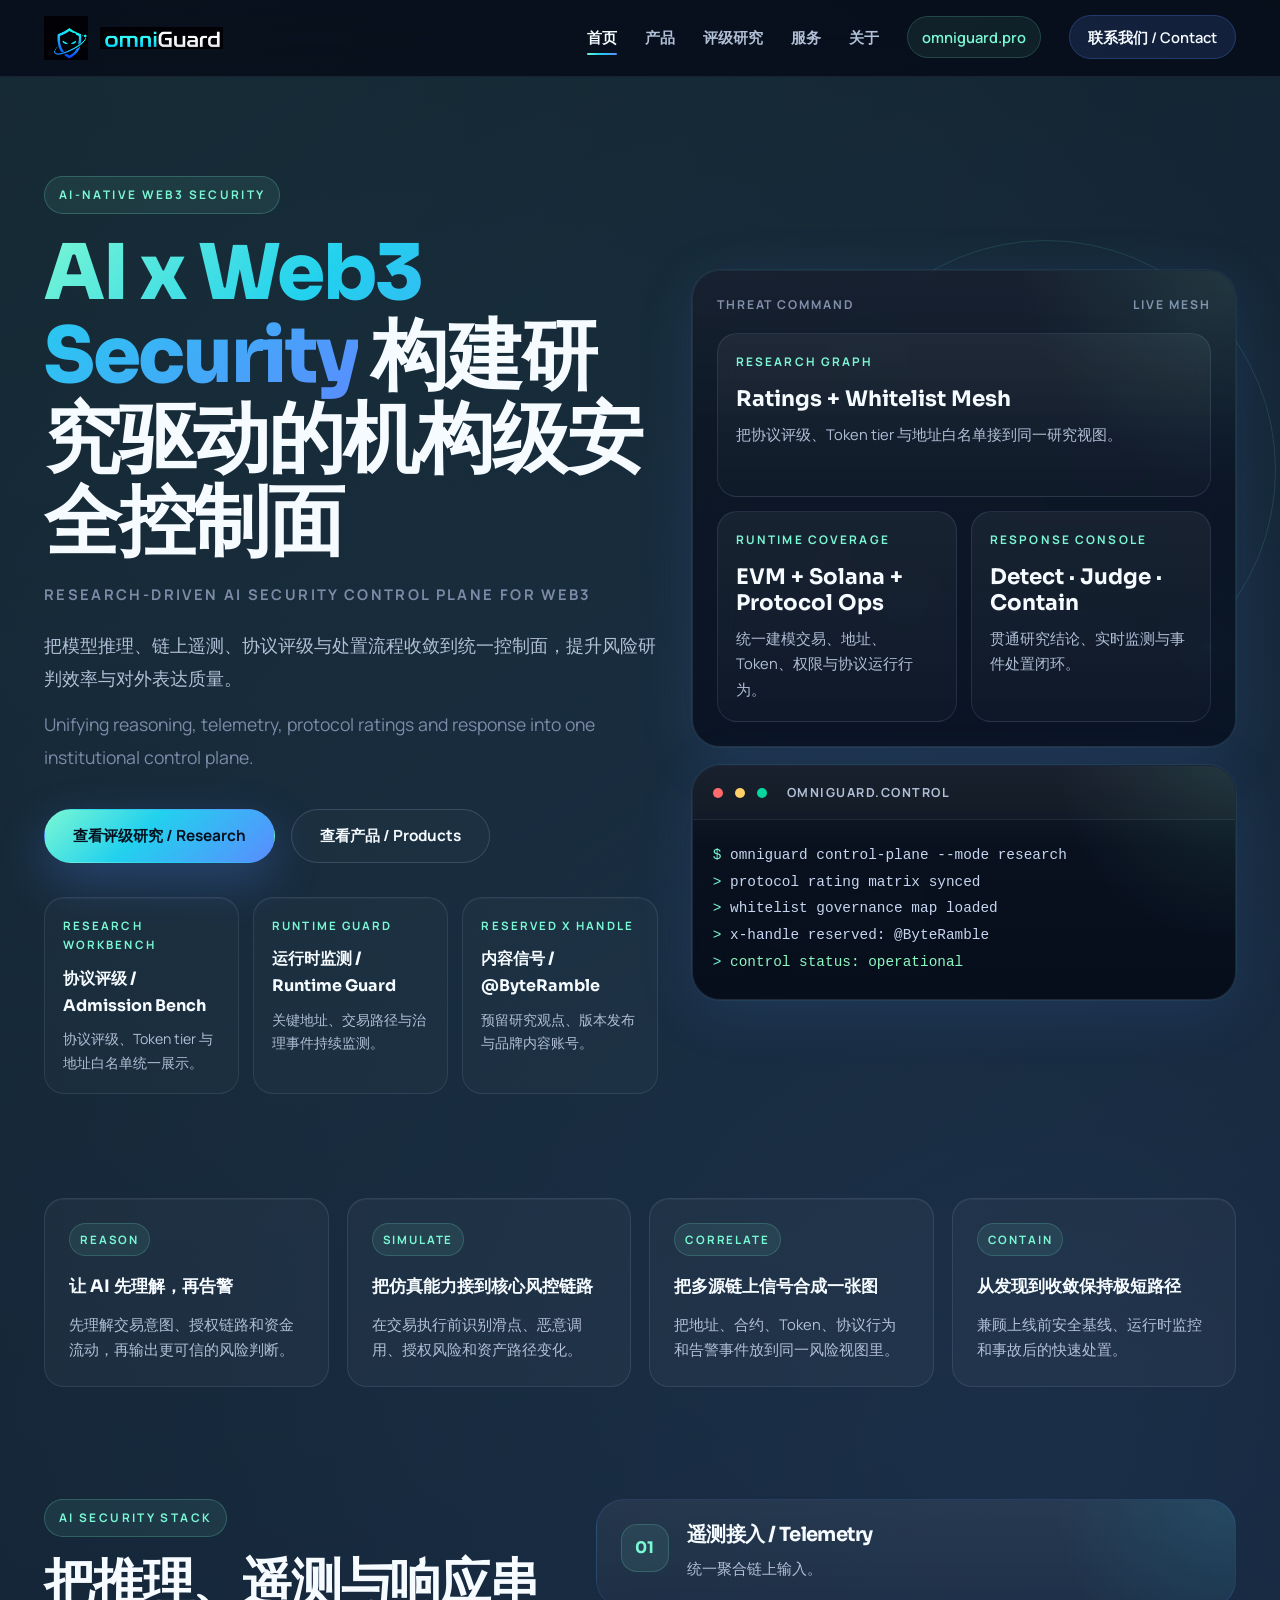
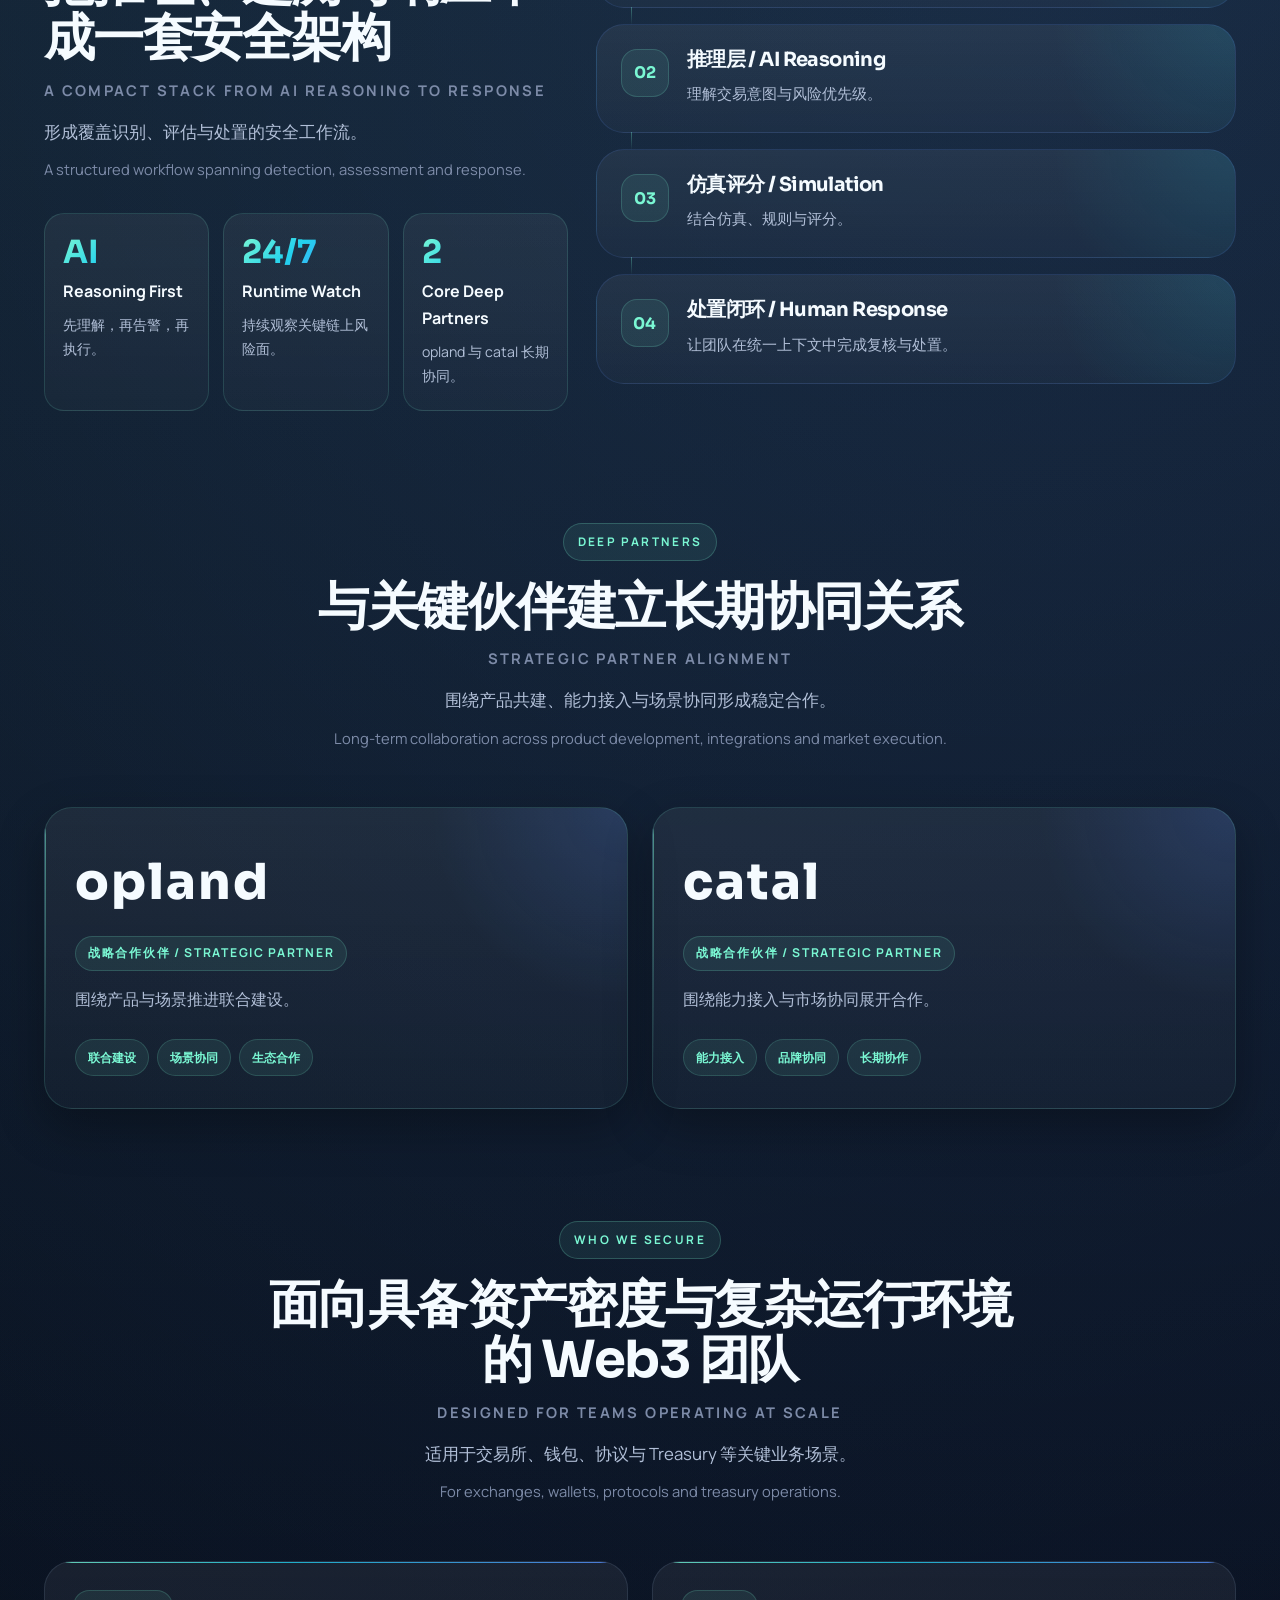
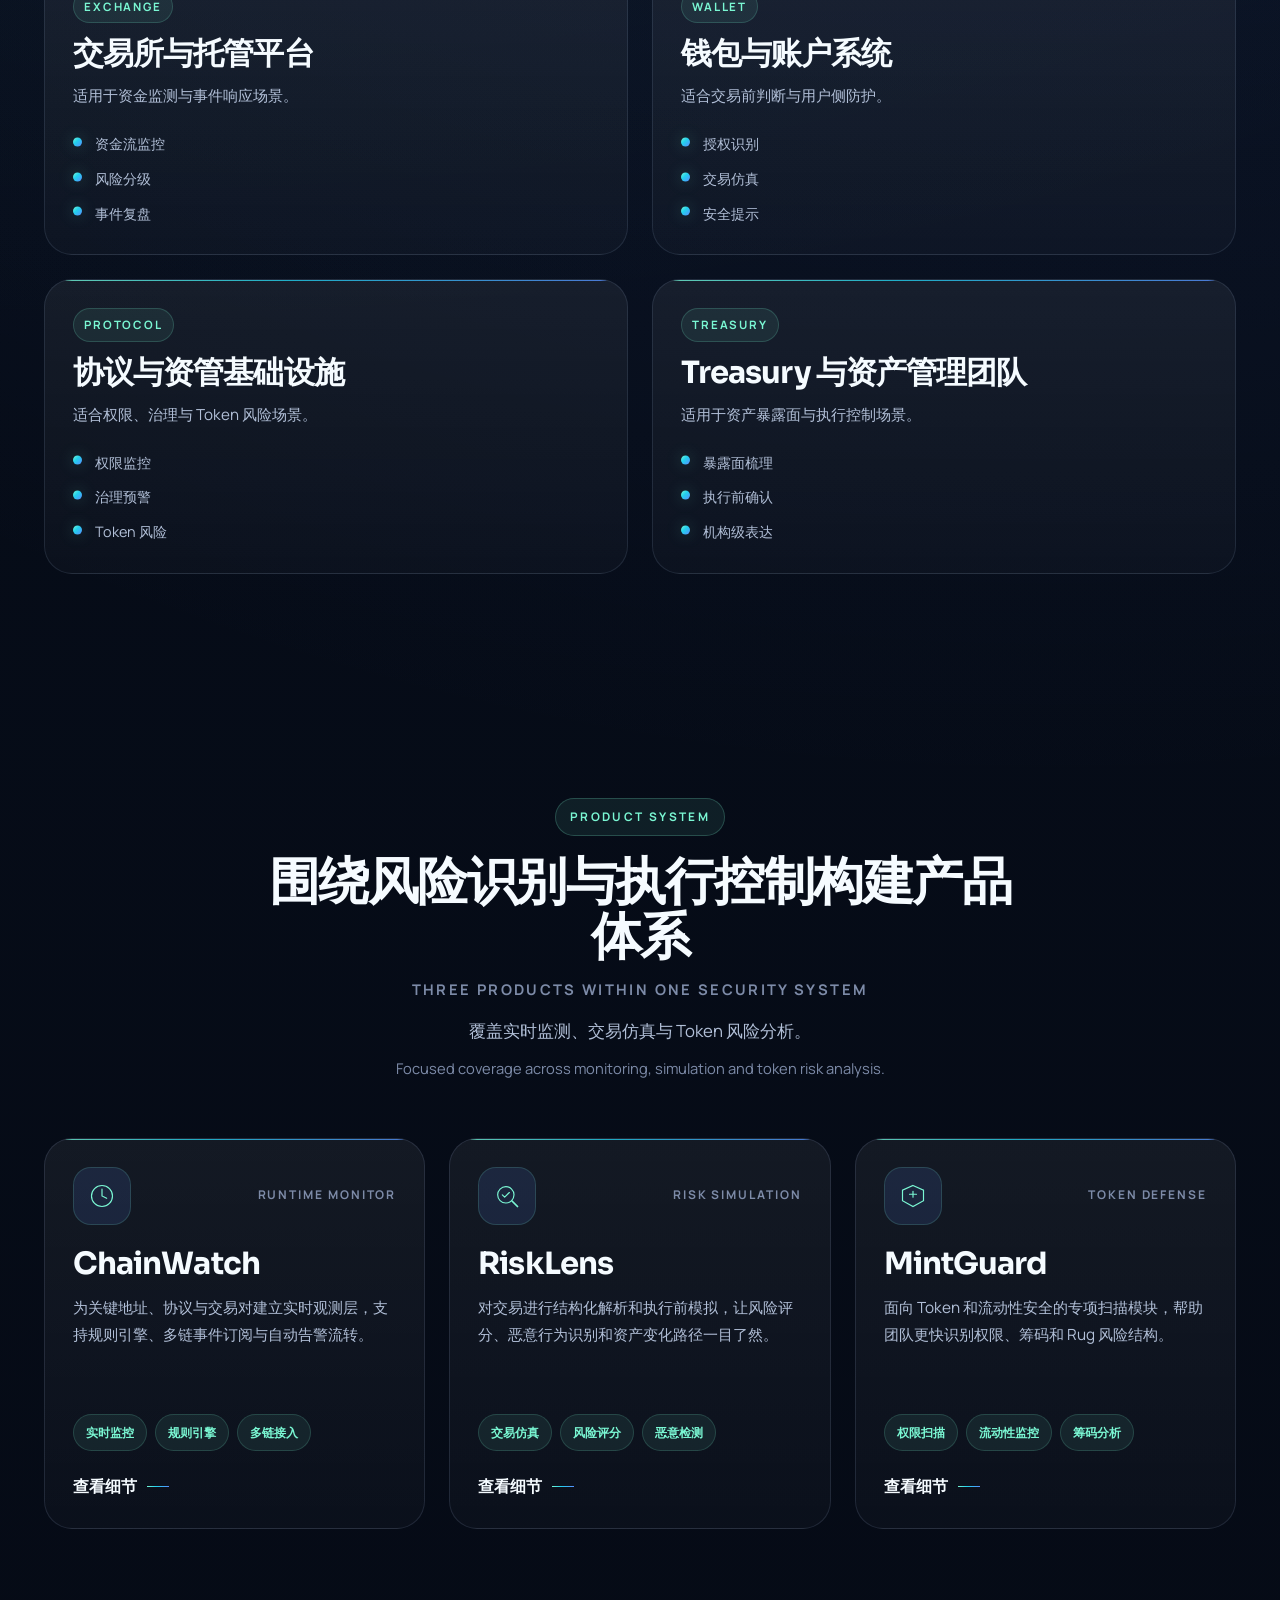
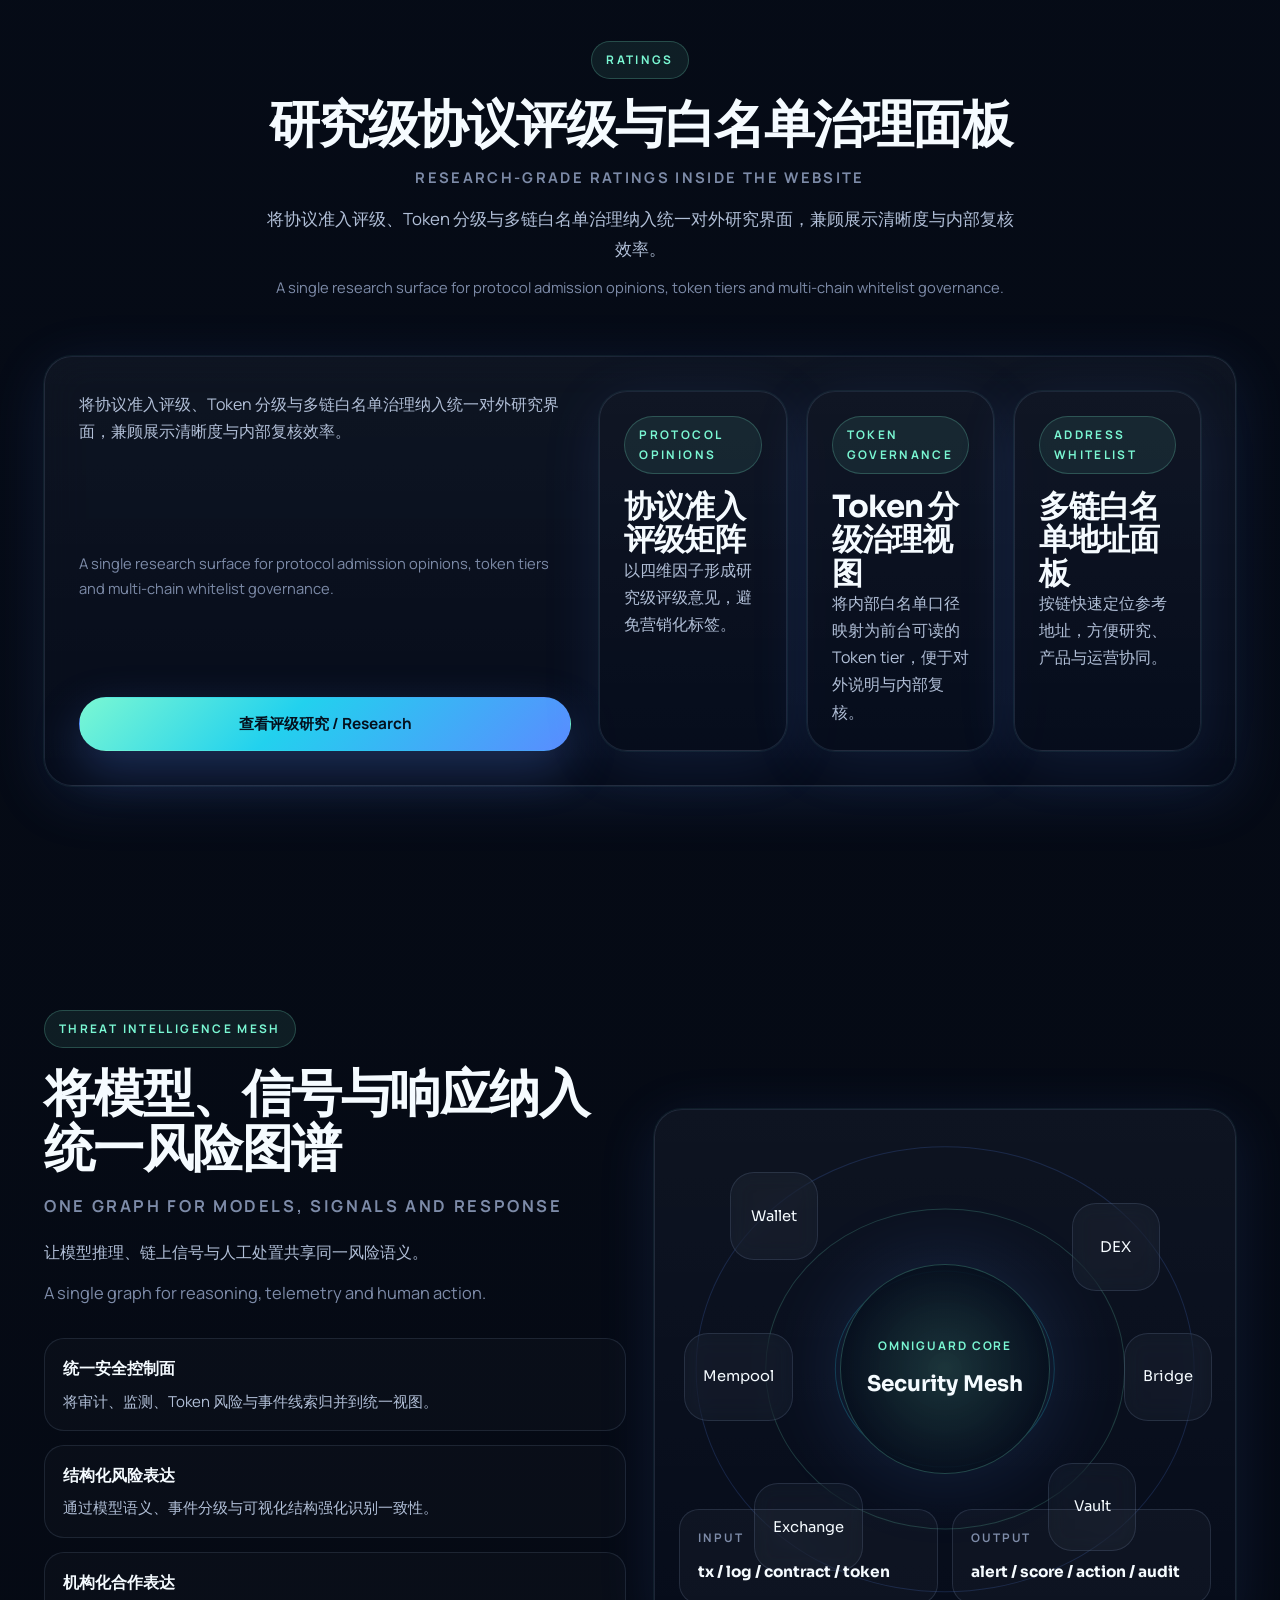
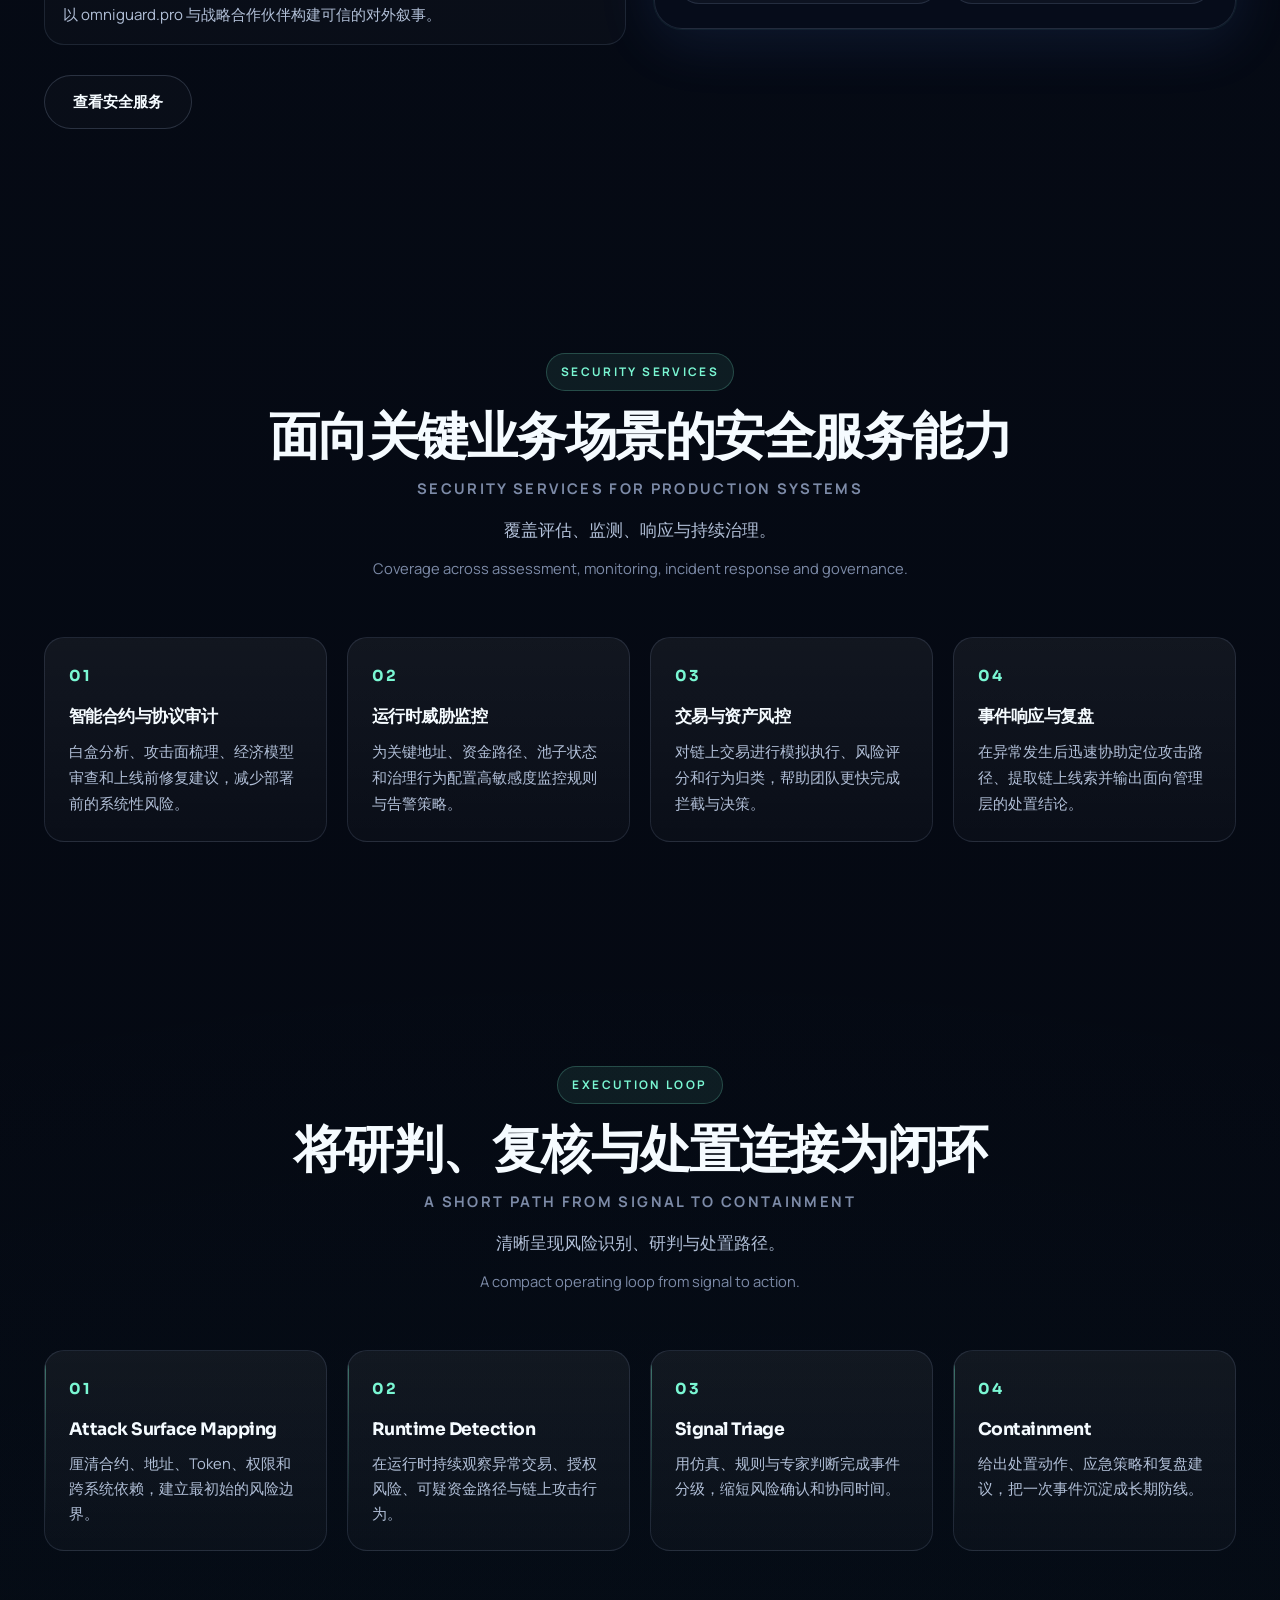
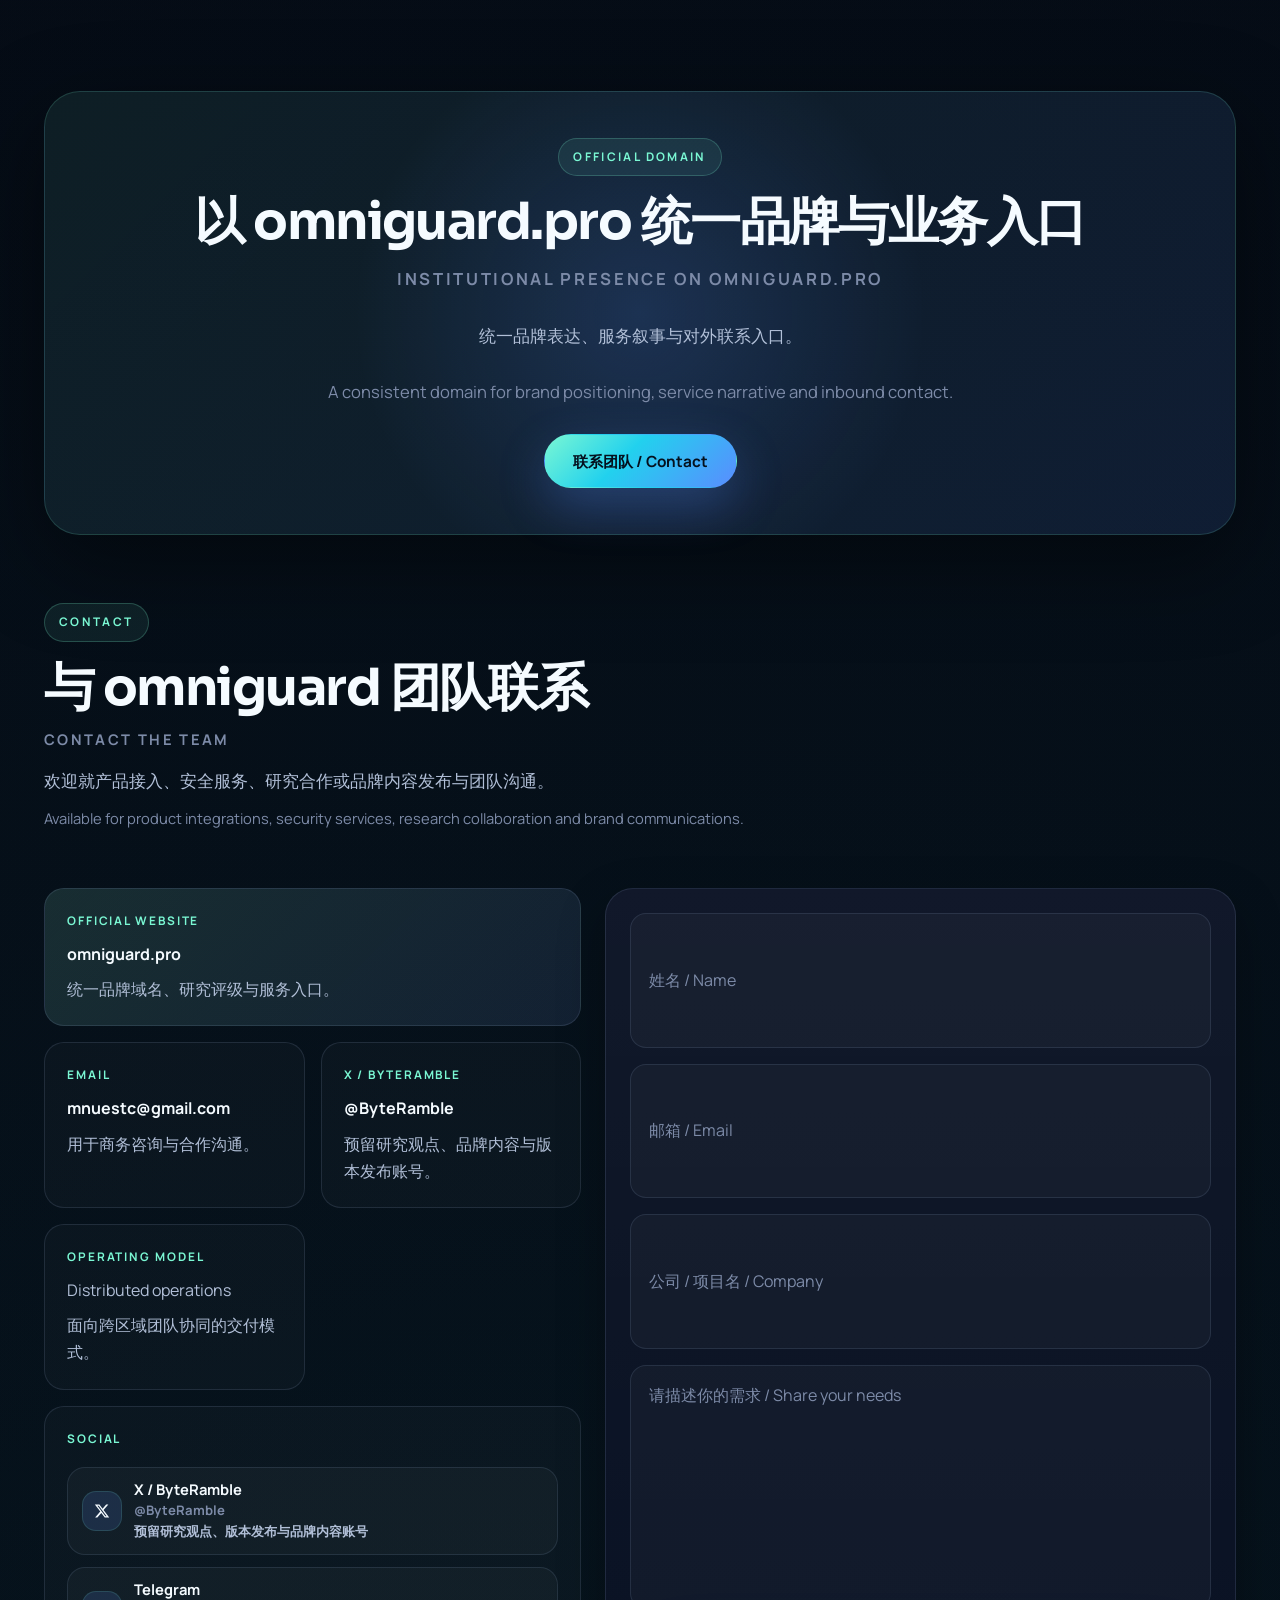
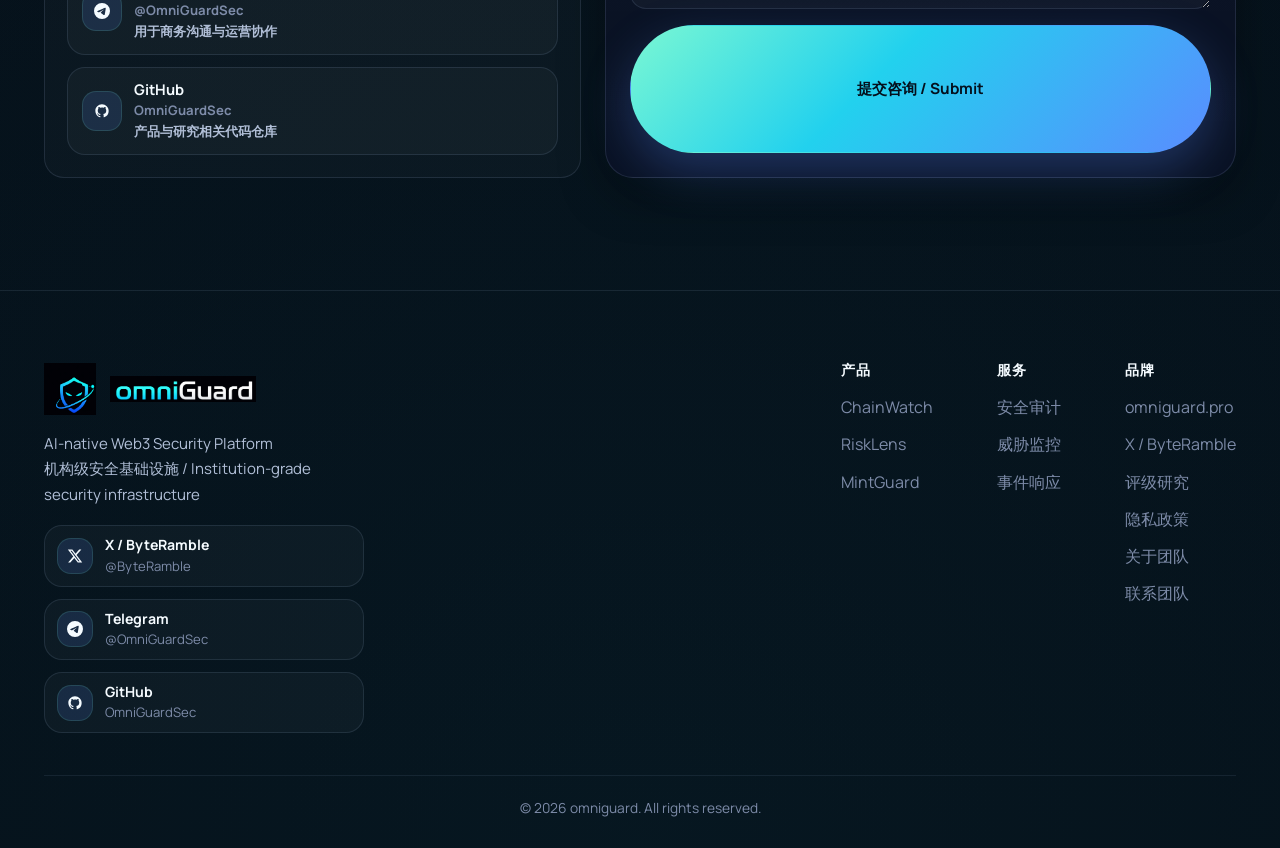
==== commit 1dd8d11b: "Deploy Omniguard site from 66ef18b329dae6af4b19263d8d27bbb4970a07a7" ====
--- a/index.html
+++ b/index.html
@@ -1 +1 @@
-<!DOCTYPE html><html lang="zh-CN"> <head><meta charset="UTF-8"><meta name="viewport" content="width=device-width, initial-scale=1.0"><title>omniguard | AI 原生 Web3 安全平台</title><meta name="description" content="omniguard.pro 是面向 Web3 团队的 AI 原生安全平台，覆盖链上监测、交易仿真、Token 风险分析、审计与事件响应。"><meta property="og:title" content="omniguard | AI 原生 Web3 安全平台"><meta property="og:description" content="omniguard.pro 是面向 Web3 团队的 AI 原生安全平台，覆盖链上监测、交易仿真、Token 风险分析、审计与事件响应。"><meta property="og:type" content="website"><meta property="og:url" content="https://omniguard.pro/"><link rel="canonical" href="https://omniguard.pro/"><link rel="icon" type="image/png" href="/favicon.png"><link rel="preconnect" href="https://fonts.googleapis.com"><link rel="preconnect" href="https://fonts.gstatic.com" crossorigin><link href="https://fonts.googleapis.com/css2?family=Manrope:wght@400;500;600;700;800&family=Sora:wght@400;500;600;700;800&display=swap" rel="stylesheet"><link rel="stylesheet" href="/_astro/BaseLayout.DLG_RLja.css"></head> <body data-brand="omniguard" data-email-user="mnuestc" data-email-host="gmail.com"> <nav class="navbar"> <div class="container"> <a href="/" class="logo" aria-label="omniguard 首页"> <img src="/brand/omniguard-mark.png" alt="" class="logo-mark" width="650" height="650" loading="eager" decoding="async" aria-hidden="true"> <img src="/brand/omniguard-wordmark.png" alt="" class="logo-wordmark" width="840" height="150" loading="eager" decoding="async" aria-hidden="true"> </a> <ul class="nav-links"> <li> <a href="/" class="active"> 首页 </a> </li><li> <a href="/products"> 产品 </a> </li><li> <a href="/ratings"> 评级 </a> </li><li> <a href="/services"> 服务 </a> </li><li> <a href="/about"> 关于 </a> </li> <li> <a href="https://omniguard.pro" class="nav-domain" target="_blank" rel="noopener"> omniguard.pro </a> </li> <li> <a href="/#contact" class="btn-contact">联系我们 / Contact</a> </li> </ul> <button class="mobile-menu-btn" aria-label="菜单"><span></span><span></span><span></span></button> </div> </nav> <main class="site-main">  <section class="hero"> <div class="container hero-grid"> <div class="hero-copy"> <span class="section-kicker fade-in">AI-NATIVE WEB3 SECURITY</span> <h1 class="fade-in">  <span class="gradient-text">AI x Web3 Security</span>  打造机构级安全基座 </h1> <p class="hero-title-en fade-in">Institution-grade AI x Web3 Security</p> <p class="hero-desc fade-in">将模型推理、链上遥测、风险仿真与响应流程纳入统一安全体系。</p> <p class="hero-desc hero-desc-en fade-in">An integrated security stack for reasoning, telemetry, simulation and response.</p> <div class="hero-actions fade-in"> <a href="/products" class="btn btn-primary">查看产品 / Products</a> <a href="/#contact" class="btn btn-ghost">预约咨询 / Contact</a> </div> <div class="hero-proof fade-in"> <div class="proof-item"> <span class="proof-label">AI Decision Layer</span> <strong>模型推理 / AI Reasoning</strong> <p>基于上下文理解的风险研判。</p> </div><div class="proof-item"> <span class="proof-label">Web3 Runtime Guard</span> <strong>链上防线 / Runtime Guard</strong> <p>面向关键链上资产与交易路径的持续监测。</p> </div><div class="proof-item"> <span class="proof-label">Strategic Partners</span> <strong>战略合作 / opland + catal</strong> <p>基于长期协同的合作关系。</p> </div> </div> </div> <div class="hero-stack fade-in"> <div class="hero-orbit" aria-hidden="true"> <span class="orbit orbit-a"></span> <span class="orbit orbit-b"></span> <span class="orbit orbit-c"></span> <span class="orbit-node node-a"></span> <span class="orbit-node node-b"></span> <span class="orbit-node node-c"></span> <span class="orbit-node node-d"></span> </div> <div class="glass-panel hero-board"> <div class="panel-topline"> <span>Threat Command</span> <span>Live Mesh</span> </div> <div class="signal-grid"> <div class="signal-card signal-card-wide"> <span class="signal-label">AI Risk Engine</span> <strong>Reasoning + Simulation</strong> <p>将模型推理与交易仿真纳入统一研判流程。</p> </div><div class="signal-card"> <span class="signal-label">Onchain Coverage</span> <strong>EVM + Solana</strong> <p>交易、地址、Token、合约与协议行为统一建模。</p> </div><div class="signal-card"> <span class="signal-label">IR Automation</span> <strong>Detect to Contain</strong> <p>覆盖基线建设、监测分级与事件处置。</p> </div> </div> </div> <div class="glass-panel hero-terminal"> <div class="terminal-top"> <span></span> <span></span> <span></span> <b>omniguard.control</b> </div> <div class="terminal-body"> <p class="terminal-line"> <span class="terminal-key">$</span>   ai-sec runtime --chains evm,solana </p><p class="terminal-line"> <span class="terminal-key">&gt;</span>   telemetry graph attached </p><p class="terminal-line"> <span class="terminal-key">&gt;</span>   tx simulation policy loaded </p><p class="terminal-line"> <span class="terminal-key">&gt;</span>   threat memory index synced </p><p class="terminal-line terminal-ok"> <span class="terminal-key">&gt;</span>   risk state: guarded </p> </div> </div> </div> </div> </section> <section class="trust-strip"> <div class="container"> <div class="trust-grid"> <article class="trust-card fade-in"> <span class="trust-label">Reason</span> <strong>让 AI 先理解，再告警</strong> <p>先理解交易意图、授权链路和资金流动，再输出更可信的风险判断。</p> </article><article class="trust-card fade-in"> <span class="trust-label">Simulate</span> <strong>把仿真能力接到核心风控链路</strong> <p>在交易执行前识别滑点、恶意调用、授权风险和资产路径变化。</p> </article><article class="trust-card fade-in"> <span class="trust-label">Correlate</span> <strong>把多源链上信号合成一张图</strong> <p>把地址、合约、Token、协议行为和告警事件放到同一风险视图里。</p> </article><article class="trust-card fade-in"> <span class="trust-label">Contain</span> <strong>从发现到收敛保持极短路径</strong> <p>兼顾上线前安全基线、运行时监控和事故后的快速处置。</p> </article> </div> </div> </section> <section class="stack-section"> <div class="container stack-layout"> <div class="stack-copy fade-in"> <div class="section-head section-head-left"> <span class="section-kicker">AI SECURITY STACK</span> <h2 class="section-title">把推理、遥测与响应串成一套安全架构</h2> <p class="section-title-en">A compact stack from AI reasoning to response</p> <p class="section-desc">形成覆盖识别、评估与处置的安全工作流。</p> <p class="section-desc section-desc-en">A structured workflow spanning detection, assessment and response.</p> </div> <div class="stack-metrics"> <article class="stack-metric"> <strong>AI</strong> <span>Reasoning First</span> <p>先理解，再告警，再执行。</p> </article><article class="stack-metric"> <strong>24/7</strong> <span>Runtime Watch</span> <p>持续观察关键链上风险面。</p> </article><article class="stack-metric"> <strong>2</strong> <span>Core Deep Partners</span> <p>opland 与 catal 长期协同。</p> </article> </div> </div> <div class="stack-flow fade-in"> <article class="stack-layer"> <span class="stack-layer-index">01</span> <div class="stack-layer-body"> <h3>遥测接入 / Telemetry</h3> <p>统一聚合链上输入。</p> </div> </article><article class="stack-layer"> <span class="stack-layer-index">02</span> <div class="stack-layer-body"> <h3>推理层 / AI Reasoning</h3> <p>理解交易意图与风险优先级。</p> </div> </article><article class="stack-layer"> <span class="stack-layer-index">03</span> <div class="stack-layer-body"> <h3>仿真评分 / Simulation</h3> <p>结合仿真、规则与评分。</p> </div> </article><article class="stack-layer"> <span class="stack-layer-index">04</span> <div class="stack-layer-body"> <h3>处置闭环 / Human Response</h3> <p>让团队在统一上下文中完成复核与处置。</p> </div> </article> </div> </div> </section> <section class="partners-section"> <div class="container"> <div class="section-head"> <span class="section-kicker">DEEP PARTNERS</span> <h2 class="section-title">与关键伙伴建立长期协同关系</h2> <p class="section-title-en">Strategic partner alignment</p> <p class="section-desc">围绕产品共建、能力接入与场景协同形成稳定合作。</p> <p class="section-desc section-desc-en">Long-term collaboration across product development, integrations and market execution.</p> </div> <div class="partner-grid"> <article class="partner-card fade-in"> <div class="partner-mark">opland</div> <span class="partner-role">战略合作伙伴 / Strategic Partner</span> <p>围绕产品与场景推进联合建设。</p> <div class="partner-tags"> <span class="tag">联合建设</span><span class="tag">场景协同</span><span class="tag">生态合作</span> </div> </article><article class="partner-card fade-in"> <div class="partner-mark">catal</div> <span class="partner-role">战略合作伙伴 / Strategic Partner</span> <p>围绕能力接入与市场协同展开合作。</p> <div class="partner-tags"> <span class="tag">能力接入</span><span class="tag">品牌协同</span><span class="tag">长期协作</span> </div> </article> </div> </div> </section> <section class="audience-section"> <div class="container"> <div class="section-head"> <span class="section-kicker">WHO WE SECURE</span> <h2 class="section-title">面向具备资产密度与复杂运行环境的 Web3 团队</h2> <p class="section-title-en">Designed for teams operating at scale</p> <p class="section-desc">适用于交易所、钱包、协议与 Treasury 等关键业务场景。</p> <p class="section-desc section-desc-en">For exchanges, wallets, protocols and treasury operations.</p> </div> <div class="audience-grid"> <article class="audience-card fade-in"> <span class="audience-label">Exchange</span> <h3>交易所与托管平台</h3> <p>适用于资金监测与事件响应场景。</p> <ul class="audience-list"> <li>资金流监控</li><li>风险分级</li><li>事件复盘</li> </ul> </article><article class="audience-card fade-in"> <span class="audience-label">Wallet</span> <h3>钱包与账户系统</h3> <p>适合交易前判断与用户侧防护。</p> <ul class="audience-list"> <li>授权识别</li><li>交易仿真</li><li>安全提示</li> </ul> </article><article class="audience-card fade-in"> <span class="audience-label">Protocol</span> <h3>协议与资管基础设施</h3> <p>适合权限、治理与 Token 风险场景。</p> <ul class="audience-list"> <li>权限监控</li><li>治理预警</li><li>Token 风险</li> </ul> </article><article class="audience-card fade-in"> <span class="audience-label">Treasury</span> <h3>Treasury 与资产管理团队</h3> <p>适用于资产暴露面与执行控制场景。</p> <ul class="audience-list"> <li>暴露面梳理</li><li>执行前确认</li><li>机构级表达</li> </ul> </article> </div> </div> </section> <section class="products-preview"> <div class="container"> <div class="section-head"> <span class="section-kicker">PRODUCT SYSTEM</span> <h2 class="section-title">围绕风险识别与执行控制构建产品体系</h2> <p class="section-title-en">Three products within one security system</p> <p class="section-desc">覆盖实时监测、交易仿真与 Token 风险分析。</p> <p class="section-desc section-desc-en">Focused coverage across monitoring, simulation and token risk analysis.</p> </div> <div class="product-cards"> <article class="product-card fade-in"> <div class="card-head"> <div class="card-icon-wrap"> <svg class width="28px" height="28px" viewBox="0 0 48 48" aria-hidden="true"><circle cx="24" cy="24" r="18" fill="none" stroke="currentColor" stroke-width="2"></circle><path d="M24 12 L24 24 L32 28" fill="none" stroke="currentColor" stroke-width="2" stroke-linecap="round"></path></svg> </div> <span class="card-meta">Runtime Monitor</span> </div> <h3>ChainWatch</h3> <p>为关键地址、协议与交易对建立实时观测层，支持规则引擎、多链事件订阅与自动告警流转。</p> <div class="card-tags"> <span class="tag">实时监控</span><span class="tag">规则引擎</span><span class="tag">多链接入</span> </div> <a href="/products#chainwatch" class="card-link">查看细节</a> </article><article class="product-card fade-in"> <div class="card-head"> <div class="card-icon-wrap"> <svg class width="28px" height="28px" viewBox="0 0 48 48" aria-hidden="true"><circle cx="22" cy="22" r="14" fill="none" stroke="currentColor" stroke-width="2"></circle><line x1="33" y1="33" x2="42" y2="42" stroke="currentColor" stroke-width="3" stroke-linecap="round"></line><path d="M16 22 L20 26 L28 18" fill="none" stroke="currentColor" stroke-width="2" stroke-linecap="round" stroke-linejoin="round"></path></svg> </div> <span class="card-meta">Risk Simulation</span> </div> <h3>RiskLens</h3> <p>对交易进行结构化解析和执行前模拟，让风险评分、恶意行为识别和资产变化路径一目了然。</p> <div class="card-tags"> <span class="tag">交易仿真</span><span class="tag">风险评分</span><span class="tag">恶意检测</span> </div> <a href="/products#risklens" class="card-link">查看细节</a> </article><article class="product-card fade-in"> <div class="card-head"> <div class="card-icon-wrap"> <svg class width="28px" height="28px" viewBox="0 0 48 48" aria-hidden="true"><path d="M24 6 L42 14 L42 32 L24 42 L6 32 L6 14 Z" fill="none" stroke="currentColor" stroke-width="2"></path><path d="M24 16 L24 26 M18 21 L30 21" fill="none" stroke="currentColor" stroke-width="2" stroke-linecap="round"></path></svg> </div> <span class="card-meta">Token Defense</span> </div> <h3>MintGuard</h3> <p>面向 Token 和流动性安全的专项扫描模块，帮助团队更快识别权限、筹码和 Rug 风险结构。</p> <div class="card-tags"> <span class="tag">权限扫描</span><span class="tag">流动性监控</span><span class="tag">筹码分析</span> </div> <a href="/products#mintguard" class="card-link">查看细节</a> </article> </div> </div> </section> <section class="ratings-preview"> <div class="container"> <div class="section-head"> <span class="section-kicker">RATINGS</span> <h2 class="section-title">把协议评级、代币分级与地址白名单整合进官网</h2> <p class="section-title-en">Research-grade ratings inside the website</p> <p class="section-desc">在同一页面呈现协议评分框架、Token tier 以及多链地址白名单，方便对外展示与内部校对。</p> <p class="section-desc section-desc-en">A single page for protocol benchmarks, token tiers and multi-chain whitelist addresses.</p> </div> <div class="ratings-preview-shell glass-panel fade-in"> <div class="ratings-preview-copy"> <p>在同一页面呈现协议评分框架、Token tier 以及多链地址白名单，方便对外展示与内部校对。</p> <p class="section-desc section-desc-en">A single page for protocol benchmarks, token tiers and multi-chain whitelist addresses.</p> <a href="/ratings" class="btn btn-primary">查看评级 / Ratings</a> </div> <div class="ratings-preview-grid"> <article class="ratings-preview-card"> <span class="section-kicker ratings-preview-kicker">Protocol Ratings</span> <h3>蓝筹 DeFi 协议快照</h3> <p>以 TVL、治理权限、项目成熟度与偿付结构进行研究评分。</p> </article><article class="ratings-preview-card"> <span class="section-kicker ratings-preview-kicker">Token Tiers</span> <h3>复用内部白名单分级</h3> <p>直接读取 `lp-manager` 的 tokenSafeMap，前台展示与内部口径保持一致。</p> </article><article class="ratings-preview-card"> <span class="section-kicker ratings-preview-kicker">Address Whitelist</span> <h3>多链地址白名单</h3> <p>支持展开查看具体链与地址，便于运营、产品与研究同步。</p> </article> </div> </div> </div> </section> <section class="intelligence-section"> <div class="container intelligence-layout"> <div class="intel-copy fade-in"> <span class="section-kicker">THREAT INTELLIGENCE MESH</span> <h2>将模型、信号与响应纳入统一风险图谱</h2> <p class="section-title-en section-title-en-left">One graph for models, signals and response</p> <p>让模型推理、链上信号与人工处置共享同一风险语义。</p> <p class="section-desc section-desc-en section-desc-left">A single graph for reasoning, telemetry and human action.</p> <ul class="intel-list"> <li> <strong>统一安全控制面</strong> <span>将审计、监测、Token 风险与事件线索归并到统一视图。</span> </li><li> <strong>结构化风险表达</strong> <span>通过模型语义、事件分级与可视化结构强化识别一致性。</span> </li><li> <strong>机构化合作表达</strong> <span>以 omniguard.pro 与战略合作伙伴构建可信的对外叙事。</span> </li> </ul> <a href="/services" class="btn btn-ghost">查看安全服务</a> </div> <div class="mesh-board glass-panel fade-in" aria-hidden="true"> <span class="mesh-ring mesh-ring-a"></span> <span class="mesh-ring mesh-ring-b"></span> <span class="mesh-ring mesh-ring-c"></span> <div class="mesh-center"> <span>omniguard core</span> <strong>Security Mesh</strong> </div> <span class="mesh-node node-1">Wallet</span><span class="mesh-node node-2">DEX</span><span class="mesh-node node-3">Bridge</span><span class="mesh-node node-4">Vault</span><span class="mesh-node node-5">Exchange</span><span class="mesh-node node-6">Mempool</span> <div class="mesh-footer"> <div> <span>Input</span> <strong>tx / log / contract / token</strong> </div> <div> <span>Output</span> <strong>alert / score / action / audit</strong> </div> </div> </div> </div> </section> <section class="services-preview"> <div class="container"> <div class="section-head"> <span class="section-kicker">SECURITY SERVICES</span> <h2 class="section-title">面向关键业务场景的安全服务能力</h2> <p class="section-title-en">Security services for production systems</p> <p class="section-desc">覆盖评估、监测、响应与持续治理。</p> <p class="section-desc section-desc-en">Coverage across assessment, monitoring, incident response and governance.</p> </div> <div class="services-grid"> <article class="service-item fade-in"> <span class="service-index">01</span> <h4>智能合约与协议审计</h4> <p>白盒分析、攻击面梳理、经济模型审查和上线前修复建议，减少部署前的系统性风险。</p> </article><article class="service-item fade-in"> <span class="service-index">02</span> <h4>运行时威胁监控</h4> <p>为关键地址、资金路径、池子状态和治理行为配置高敏感度监控规则与告警策略。</p> </article><article class="service-item fade-in"> <span class="service-index">03</span> <h4>交易与资产风控</h4> <p>对链上交易进行模拟执行、风险评分和行为归类，帮助团队更快完成拦截与决策。</p> </article><article class="service-item fade-in"> <span class="service-index">04</span> <h4>事件响应与复盘</h4> <p>在异常发生后迅速协助定位攻击路径、提取链上线索并输出面向管理层的处置结论。</p> </article> </div> </div> </section> <section class="workflow-section"> <div class="container"> <div class="section-head"> <span class="section-kicker">EXECUTION LOOP</span> <h2 class="section-title">将研判、复核与处置连接为闭环</h2> <p class="section-title-en">A short path from signal to containment</p> <p class="section-desc">清晰呈现风险识别、研判与处置路径。</p> <p class="section-desc section-desc-en">A compact operating loop from signal to action.</p> </div> <div class="workflow-grid"> <article class="workflow-step fade-in"> <span class="step-number">01</span> <h4>Attack Surface Mapping</h4> <p>厘清合约、地址、Token、权限和跨系统依赖，建立最初始的风险边界。</p> </article><article class="workflow-step fade-in"> <span class="step-number">02</span> <h4>Runtime Detection</h4> <p>在运行时持续观察异常交易、授权风险、可疑资金路径与链上攻击行为。</p> </article><article class="workflow-step fade-in"> <span class="step-number">03</span> <h4>Signal Triage</h4> <p>用仿真、规则与专家判断完成事件分级，缩短风险确认和协同时间。</p> </article><article class="workflow-step fade-in"> <span class="step-number">04</span> <h4>Containment</h4> <p>给出处置动作、应急策略和复盘建议，把一次事件沉淀成长期防线。</p> </article> </div> </div> </section> <section class="cta"> <div class="container"> <div class="domain-banner fade-in"> <span class="section-kicker">OFFICIAL DOMAIN</span> <h2>以 omniguard.pro 统一品牌与业务入口</h2> <p class="section-title-en cta-title-en">Institutional presence on omniguard.pro</p> <p>统一品牌表达、服务叙事与对外联系入口。</p> <p class="section-desc section-desc-en cta-desc-en">A consistent domain for brand positioning, service narrative and inbound contact.</p> <a href="/#contact" class="btn btn-primary">联系团队 / Contact</a> </div> </div> </section> <section id="contact" class="contact"> <div class="container"> <div class="section-head section-head-left"> <span class="section-kicker">CONTACT</span> <h2 class="section-title">与 omniguard 团队联系</h2> <p class="section-title-en">Contact the team</p> <p class="section-desc">欢迎就产品、服务或合作事宜与团队沟通。</p> <p class="section-desc section-desc-en">Available for product inquiries, service discussions and strategic partnerships.</p> </div> <div class="contact-shell"> <div class="contact-info"> <div class="info-item primary fade-in"> <span class="info-label">Official Website</span> <a href="https://omniguard.pro" target="_blank" rel="noopener"> omniguard.pro </a> <p>统一品牌域名与对外业务入口。</p> </div> <div class="info-row"> <div class="info-item fade-in"> <span class="info-label">Email</span> <p><a href="#" data-mailto data-email></a></p> </div> <div class="info-item fade-in"> <span class="info-label">Operating Model</span> <p>Distributed operations</p> </div> </div> <div class="info-item fade-in"> <span class="info-label">Social</span> <div class="social-links"> <a href="https://twitter.com/OmniGuardSec" target="_blank" rel="noopener" aria-label="Twitter"> <svg class width="16px" height="16px" viewBox="0 0 24 24" aria-hidden="true"><path d="M18.244 2.25h3.308l-7.227 8.26 8.502 11.24H16.17l-5.214-6.817L4.99 21.75H1.68l7.73-8.835L1.254 2.25H8.08l4.713 6.231zm-1.161 17.52h1.833L7.084 4.126H5.117z" fill="currentColor"></path></svg> </a><a href="https://t.me/OmniGuardSec" target="_blank" rel="noopener" aria-label="Telegram"> <svg class width="16px" height="16px" viewBox="0 0 24 24" aria-hidden="true"><path d="M11.944 0A12 12 0 000 12a12 12 0 0012 12 12 12 0 0012-12A12 12 0 0012 0h-.056zm4.962 7.224c.1-.002.321.023.465.14a.506.506 0 01.171.325c.016.093.036.306.02.472-.18 1.898-.962 6.502-1.36 8.627-.168.9-.499 1.201-.82 1.23-.696.065-1.225-.46-1.9-.902-1.056-.693-1.653-1.124-2.678-1.8-1.185-.78-.417-1.21.258-1.91.177-.184 3.247-2.977 3.307-3.23.007-.032.014-.15-.056-.212s-.174-.041-.249-.024c-.106.024-1.793 1.14-5.061 3.345-.48.33-.913.49-1.302.48-.428-.008-1.252-.241-1.865-.44-.752-.245-1.349-.374-1.297-.789.027-.216.325-.437.893-.663 3.498-1.524 5.83-2.529 6.998-3.014 3.332-1.386 4.025-1.627 4.476-1.635z" fill="currentColor"></path></svg> </a><a href="https://github.com/OmniGuardSec" target="_blank" rel="noopener" aria-label="GitHub"> <svg class width="16px" height="16px" viewBox="0 0 24 24" aria-hidden="true"><path d="M12 2C6.477 2 2 6.484 2 12.017c0 4.425 2.865 8.18 6.839 9.504.5.092.682-.217.682-.483 0-.237-.008-.868-.013-1.703-2.782.605-3.369-1.343-3.369-1.343-.454-1.158-1.11-1.466-1.11-1.466-.908-.62.069-.608.069-.608 1.003.07 1.531 1.032 1.531 1.032.892 1.53 2.341 1.088 2.91.832.092-.647.35-1.088.636-1.338-2.22-.253-4.555-1.113-4.555-4.951 0-1.093.39-1.988 1.029-2.688-.103-.253-.446-1.272.098-2.65 0 0 .84-.27 2.75 1.026A9.564 9.564 0 0112 6.844c.85.004 1.705.115 2.504.337 1.909-1.296 2.747-1.027 2.747-1.027.546 1.379.202 2.398.1 2.651.64.7 1.028 1.595 1.028 2.688 0 3.848-2.339 4.695-4.566 4.943.359.309.678.92.678 1.855 0 1.338-.012 2.419-.012 2.747 0 .268.18.58.688.482A10.019 10.019 0 0022 12.017C22 6.484 17.522 2 12 2z" fill="currentColor"></path></svg> </a> </div> </div> </div> <form class="contact-form fade-in"> <input type="text" placeholder="姓名 / Name" required> <input type="email" placeholder="邮箱 / Email" required> <input type="text" placeholder="公司 / 项目名 / Company" required> <textarea placeholder="请描述你的需求 / Share your needs" rows="5" required></textarea> <button type="submit" class="btn btn-primary">提交咨询 / Submit</button> </form> </div> </div> </section>  </main> <footer> <div class="container"> <div class="footer-content"> <div class="footer-brand"> <a href="/" class="logo" aria-label="omniguard 首页"> <img src="/brand/omniguard-mark.png" alt="" class="logo-mark" width="650" height="650" loading="eager" decoding="async" aria-hidden="true"> <img src="/brand/omniguard-wordmark.png" alt="" class="logo-wordmark" width="840" height="150" loading="eager" decoding="async" aria-hidden="true"> </a> <p>AI-native Web3 Security Platform<br>机构级安全基础设施 / Institution-grade security infrastructure</p> <div class="social-links"> <a href="https://twitter.com/OmniGuardSec" target="_blank" rel="noopener" aria-label="Twitter"> <svg class width="16px" height="16px" viewBox="0 0 24 24" aria-hidden="true"><path d="M18.244 2.25h3.308l-7.227 8.26 8.502 11.24H16.17l-5.214-6.817L4.99 21.75H1.68l7.73-8.835L1.254 2.25H8.08l4.713 6.231zm-1.161 17.52h1.833L7.084 4.126H5.117z" fill="currentColor"></path></svg> </a><a href="https://t.me/OmniGuardSec" target="_blank" rel="noopener" aria-label="Telegram"> <svg class width="16px" height="16px" viewBox="0 0 24 24" aria-hidden="true"><path d="M11.944 0A12 12 0 000 12a12 12 0 0012 12 12 12 0 0012-12A12 12 0 0012 0h-.056zm4.962 7.224c.1-.002.321.023.465.14a.506.506 0 01.171.325c.016.093.036.306.02.472-.18 1.898-.962 6.502-1.36 8.627-.168.9-.499 1.201-.82 1.23-.696.065-1.225-.46-1.9-.902-1.056-.693-1.653-1.124-2.678-1.8-1.185-.78-.417-1.21.258-1.91.177-.184 3.247-2.977 3.307-3.23.007-.032.014-.15-.056-.212s-.174-.041-.249-.024c-.106.024-1.793 1.14-5.061 3.345-.48.33-.913.49-1.302.48-.428-.008-1.252-.241-1.865-.44-.752-.245-1.349-.374-1.297-.789.027-.216.325-.437.893-.663 3.498-1.524 5.83-2.529 6.998-3.014 3.332-1.386 4.025-1.627 4.476-1.635z" fill="currentColor"></path></svg> </a><a href="https://github.com/OmniGuardSec" target="_blank" rel="noopener" aria-label="GitHub"> <svg class width="16px" height="16px" viewBox="0 0 24 24" aria-hidden="true"><path d="M12 2C6.477 2 2 6.484 2 12.017c0 4.425 2.865 8.18 6.839 9.504.5.092.682-.217.682-.483 0-.237-.008-.868-.013-1.703-2.782.605-3.369-1.343-3.369-1.343-.454-1.158-1.11-1.466-1.11-1.466-.908-.62.069-.608.069-.608 1.003.07 1.531 1.032 1.531 1.032.892 1.53 2.341 1.088 2.91.832.092-.647.35-1.088.636-1.338-2.22-.253-4.555-1.113-4.555-4.951 0-1.093.39-1.988 1.029-2.688-.103-.253-.446-1.272.098-2.65 0 0 .84-.27 2.75 1.026A9.564 9.564 0 0112 6.844c.85.004 1.705.115 2.504.337 1.909-1.296 2.747-1.027 2.747-1.027.546 1.379.202 2.398.1 2.651.64.7 1.028 1.595 1.028 2.688 0 3.848-2.339 4.695-4.566 4.943.359.309.678.92.678 1.855 0 1.338-.012 2.419-.012 2.747 0 .268.18.58.688.482A10.019 10.019 0 0022 12.017C22 6.484 17.522 2 12 2z" fill="currentColor"></path></svg> </a> </div> </div> <div class="footer-links"> <div class="link-group"> <h4>产品</h4> <a href="/products#chainwatch"> ChainWatch </a><a href="/products#risklens"> RiskLens </a><a href="/products#mintguard"> MintGuard </a> </div><div class="link-group"> <h4>服务</h4> <a href="/services"> 安全审计 </a><a href="/services"> 威胁监控 </a><a href="/services"> 事件响应 </a> </div><div class="link-group"> <h4>品牌</h4> <a href="https://omniguard.pro" target="_blank" rel="noopener"> omniguard.pro </a><a href="/ratings"> 评级研究 </a><a href="/privacy"> 隐私政策 </a><a href="/about"> 关于团队 </a><a href="/#contact"> 联系团队 </a> </div> </div> </div> <div class="footer-bottom"> <p>&copy; 2026 omniguard. All rights reserved.</p> </div> </div> </footer> <script type="module" src="/scripts/main.js"></script> </body> </html>+<!DOCTYPE html><html lang="zh-CN"> <head><meta charset="UTF-8"><meta name="viewport" content="width=device-width, initial-scale=1.0"><title>omniguard | AI 原生 Web3 安全平台</title><meta name="description" content="omniguard.pro 是面向 Web3 团队的 AI 原生安全平台，覆盖链上监测、交易仿真、Token 风险分析、审计与事件响应。"><meta property="og:title" content="omniguard | AI 原生 Web3 安全平台"><meta property="og:description" content="omniguard.pro 是面向 Web3 团队的 AI 原生安全平台，覆盖链上监测、交易仿真、Token 风险分析、审计与事件响应。"><meta property="og:type" content="website"><meta property="og:url" content="https://omniguard.pro/"><link rel="canonical" href="https://omniguard.pro/"><link rel="icon" type="image/png" href="/favicon.png"><link rel="preconnect" href="https://fonts.googleapis.com"><link rel="preconnect" href="https://fonts.gstatic.com" crossorigin><link href="https://fonts.googleapis.com/css2?family=Manrope:wght@400;500;600;700;800&family=Sora:wght@400;500;600;700;800&display=swap" rel="stylesheet"><link rel="stylesheet" href="/_astro/BaseLayout.DcXtdw1n.css"></head> <body data-brand="omniguard" data-email-user="mnuestc" data-email-host="gmail.com"> <nav class="navbar"> <div class="container"> <a href="/" class="logo" aria-label="omniguard 首页"> <img src="/brand/omniguard-mark.png" alt="" class="logo-mark" width="650" height="650" loading="eager" decoding="async" aria-hidden="true"> <img src="/brand/omniguard-wordmark.png" alt="" class="logo-wordmark" width="840" height="150" loading="eager" decoding="async" aria-hidden="true"> </a> <ul class="nav-links"> <li> <a href="/" class="active"> 首页 </a> </li><li> <a href="/products"> 产品 </a> </li><li> <a href="/ratings"> 评级研究 </a> </li><li> <a href="/services"> 服务 </a> </li><li> <a href="/about"> 关于 </a> </li> <li> <a href="https://omniguard.pro" class="nav-domain" target="_blank" rel="noopener"> omniguard.pro </a> </li> <li> <a href="/#contact" class="btn-contact">联系我们 / Contact</a> </li> </ul> <button class="mobile-menu-btn" aria-label="菜单"><span></span><span></span><span></span></button> </div> </nav> <main class="site-main">  <section class="hero"> <div class="container hero-grid"> <div class="hero-copy"> <span class="section-kicker fade-in">AI-NATIVE WEB3 SECURITY</span> <h1 class="fade-in">  <span class="gradient-text">AI x Web3 Security</span>  构建研究驱动的机构级安全控制面 </h1> <p class="hero-title-en fade-in">Research-driven AI security control plane for Web3</p> <p class="hero-desc fade-in">把模型推理、链上遥测、协议评级与处置流程收敛到统一控制面，提升风险研判效率与对外表达质量。</p> <p class="hero-desc hero-desc-en fade-in">Unifying reasoning, telemetry, protocol ratings and response into one institutional control plane.</p> <div class="hero-actions fade-in"> <a href="/ratings" class="btn btn-primary">查看评级研究 / Research</a> <a href="/products" class="btn btn-ghost">查看产品 / Products</a> </div> <div class="hero-proof fade-in"> <a href="/ratings" class="proof-item proof-item-link"> <span class="proof-label">Research Workbench</span> <strong>协议评级 / Admission Bench</strong> <p>协议评级、Token tier 与地址白名单统一展示。</p> </a><a href="/products#chainwatch" class="proof-item proof-item-link"> <span class="proof-label">Runtime Guard</span> <strong>运行时监测 / Runtime Guard</strong> <p>关键地址、交易路径与治理事件持续监测。</p> </a><a href="https://x.com/ByteRamble" class="proof-item proof-item-link" target="_blank" rel="noopener"> <span class="proof-label">Reserved X Handle</span> <strong>内容信号 / @ByteRamble</strong> <p>预留研究观点、版本发布与品牌内容账号。</p> </a> </div> </div> <div class="hero-stack fade-in"> <div class="hero-orbit" aria-hidden="true"> <span class="orbit orbit-a"></span> <span class="orbit orbit-b"></span> <span class="orbit orbit-c"></span> <span class="orbit-node node-a"></span> <span class="orbit-node node-b"></span> <span class="orbit-node node-c"></span> <span class="orbit-node node-d"></span> </div> <div class="glass-panel hero-board"> <div class="panel-topline"> <span>Threat Command</span> <span>Live Mesh</span> </div> <div class="signal-grid"> <div class="signal-card signal-card-wide"> <span class="signal-label">Research Graph</span> <strong>Ratings + Whitelist Mesh</strong> <p>把协议评级、Token tier 与地址白名单接到同一研究视图。</p> </div><div class="signal-card"> <span class="signal-label">Runtime Coverage</span> <strong>EVM + Solana + Protocol Ops</strong> <p>统一建模交易、地址、Token、权限与协议运行行为。</p> </div><div class="signal-card"> <span class="signal-label">Response Console</span> <strong>Detect · Judge · Contain</strong> <p>贯通研究结论、实时监测与事件处置闭环。</p> </div> </div> </div> <div class="glass-panel hero-terminal"> <div class="terminal-top"> <span></span> <span></span> <span></span> <b>omniguard.control</b> </div> <div class="terminal-body"> <p class="terminal-line"> <span class="terminal-key">$</span>   omniguard control-plane --mode research </p><p class="terminal-line"> <span class="terminal-key">&gt;</span>   protocol rating matrix synced </p><p class="terminal-line"> <span class="terminal-key">&gt;</span>   whitelist governance map loaded </p><p class="terminal-line"> <span class="terminal-key">&gt;</span>   x-handle reserved: @ByteRamble </p><p class="terminal-line terminal-ok"> <span class="terminal-key">&gt;</span>   control status: operational </p> </div> </div> </div> </div> </section> <section class="trust-strip"> <div class="container"> <div class="trust-grid"> <article class="trust-card fade-in"> <span class="trust-label">Reason</span> <strong>让 AI 先理解，再告警</strong> <p>先理解交易意图、授权链路和资金流动，再输出更可信的风险判断。</p> </article><article class="trust-card fade-in"> <span class="trust-label">Simulate</span> <strong>把仿真能力接到核心风控链路</strong> <p>在交易执行前识别滑点、恶意调用、授权风险和资产路径变化。</p> </article><article class="trust-card fade-in"> <span class="trust-label">Correlate</span> <strong>把多源链上信号合成一张图</strong> <p>把地址、合约、Token、协议行为和告警事件放到同一风险视图里。</p> </article><article class="trust-card fade-in"> <span class="trust-label">Contain</span> <strong>从发现到收敛保持极短路径</strong> <p>兼顾上线前安全基线、运行时监控和事故后的快速处置。</p> </article> </div> </div> </section> <section class="stack-section"> <div class="container stack-layout"> <div class="stack-copy fade-in"> <div class="section-head section-head-left"> <span class="section-kicker">AI SECURITY STACK</span> <h2 class="section-title">把推理、遥测与响应串成一套安全架构</h2> <p class="section-title-en">A compact stack from AI reasoning to response</p> <p class="section-desc">形成覆盖识别、评估与处置的安全工作流。</p> <p class="section-desc section-desc-en">A structured workflow spanning detection, assessment and response.</p> </div> <div class="stack-metrics"> <article class="stack-metric"> <strong>AI</strong> <span>Reasoning First</span> <p>先理解，再告警，再执行。</p> </article><article class="stack-metric"> <strong>24/7</strong> <span>Runtime Watch</span> <p>持续观察关键链上风险面。</p> </article><article class="stack-metric"> <strong>2</strong> <span>Core Deep Partners</span> <p>opland 与 catal 长期协同。</p> </article> </div> </div> <div class="stack-flow fade-in"> <article class="stack-layer"> <span class="stack-layer-index">01</span> <div class="stack-layer-body"> <h3>遥测接入 / Telemetry</h3> <p>统一聚合链上输入。</p> </div> </article><article class="stack-layer"> <span class="stack-layer-index">02</span> <div class="stack-layer-body"> <h3>推理层 / AI Reasoning</h3> <p>理解交易意图与风险优先级。</p> </div> </article><article class="stack-layer"> <span class="stack-layer-index">03</span> <div class="stack-layer-body"> <h3>仿真评分 / Simulation</h3> <p>结合仿真、规则与评分。</p> </div> </article><article class="stack-layer"> <span class="stack-layer-index">04</span> <div class="stack-layer-body"> <h3>处置闭环 / Human Response</h3> <p>让团队在统一上下文中完成复核与处置。</p> </div> </article> </div> </div> </section> <section class="partners-section"> <div class="container"> <div class="section-head"> <span class="section-kicker">DEEP PARTNERS</span> <h2 class="section-title">与关键伙伴建立长期协同关系</h2> <p class="section-title-en">Strategic partner alignment</p> <p class="section-desc">围绕产品共建、能力接入与场景协同形成稳定合作。</p> <p class="section-desc section-desc-en">Long-term collaboration across product development, integrations and market execution.</p> </div> <div class="partner-grid"> <article class="partner-card fade-in"> <div class="partner-mark">opland</div> <span class="partner-role">战略合作伙伴 / Strategic Partner</span> <p>围绕产品与场景推进联合建设。</p> <div class="partner-tags"> <span class="tag">联合建设</span><span class="tag">场景协同</span><span class="tag">生态合作</span> </div> </article><article class="partner-card fade-in"> <div class="partner-mark">catal</div> <span class="partner-role">战略合作伙伴 / Strategic Partner</span> <p>围绕能力接入与市场协同展开合作。</p> <div class="partner-tags"> <span class="tag">能力接入</span><span class="tag">品牌协同</span><span class="tag">长期协作</span> </div> </article> </div> </div> </section> <section class="audience-section"> <div class="container"> <div class="section-head"> <span class="section-kicker">WHO WE SECURE</span> <h2 class="section-title">面向具备资产密度与复杂运行环境的 Web3 团队</h2> <p class="section-title-en">Designed for teams operating at scale</p> <p class="section-desc">适用于交易所、钱包、协议与 Treasury 等关键业务场景。</p> <p class="section-desc section-desc-en">For exchanges, wallets, protocols and treasury operations.</p> </div> <div class="audience-grid"> <article class="audience-card fade-in"> <span class="audience-label">Exchange</span> <h3>交易所与托管平台</h3> <p>适用于资金监测与事件响应场景。</p> <ul class="audience-list"> <li>资金流监控</li><li>风险分级</li><li>事件复盘</li> </ul> </article><article class="audience-card fade-in"> <span class="audience-label">Wallet</span> <h3>钱包与账户系统</h3> <p>适合交易前判断与用户侧防护。</p> <ul class="audience-list"> <li>授权识别</li><li>交易仿真</li><li>安全提示</li> </ul> </article><article class="audience-card fade-in"> <span class="audience-label">Protocol</span> <h3>协议与资管基础设施</h3> <p>适合权限、治理与 Token 风险场景。</p> <ul class="audience-list"> <li>权限监控</li><li>治理预警</li><li>Token 风险</li> </ul> </article><article class="audience-card fade-in"> <span class="audience-label">Treasury</span> <h3>Treasury 与资产管理团队</h3> <p>适用于资产暴露面与执行控制场景。</p> <ul class="audience-list"> <li>暴露面梳理</li><li>执行前确认</li><li>机构级表达</li> </ul> </article> </div> </div> </section> <section class="products-preview"> <div class="container"> <div class="section-head"> <span class="section-kicker">PRODUCT SYSTEM</span> <h2 class="section-title">围绕风险识别与执行控制构建产品体系</h2> <p class="section-title-en">Three products within one security system</p> <p class="section-desc">覆盖实时监测、交易仿真与 Token 风险分析。</p> <p class="section-desc section-desc-en">Focused coverage across monitoring, simulation and token risk analysis.</p> </div> <div class="product-cards"> <article class="product-card fade-in"> <div class="card-head"> <div class="card-icon-wrap"> <svg class width="28px" height="28px" viewBox="0 0 48 48" aria-hidden="true"><circle cx="24" cy="24" r="18" fill="none" stroke="currentColor" stroke-width="2"></circle><path d="M24 12 L24 24 L32 28" fill="none" stroke="currentColor" stroke-width="2" stroke-linecap="round"></path></svg> </div> <span class="card-meta">Runtime Monitor</span> </div> <h3>ChainWatch</h3> <p>为关键地址、协议与交易对建立实时观测层，支持规则引擎、多链事件订阅与自动告警流转。</p> <div class="card-tags"> <span class="tag">实时监控</span><span class="tag">规则引擎</span><span class="tag">多链接入</span> </div> <a href="/products#chainwatch" class="card-link">查看细节</a> </article><article class="product-card fade-in"> <div class="card-head"> <div class="card-icon-wrap"> <svg class width="28px" height="28px" viewBox="0 0 48 48" aria-hidden="true"><circle cx="22" cy="22" r="14" fill="none" stroke="currentColor" stroke-width="2"></circle><line x1="33" y1="33" x2="42" y2="42" stroke="currentColor" stroke-width="3" stroke-linecap="round"></line><path d="M16 22 L20 26 L28 18" fill="none" stroke="currentColor" stroke-width="2" stroke-linecap="round" stroke-linejoin="round"></path></svg> </div> <span class="card-meta">Risk Simulation</span> </div> <h3>RiskLens</h3> <p>对交易进行结构化解析和执行前模拟，让风险评分、恶意行为识别和资产变化路径一目了然。</p> <div class="card-tags"> <span class="tag">交易仿真</span><span class="tag">风险评分</span><span class="tag">恶意检测</span> </div> <a href="/products#risklens" class="card-link">查看细节</a> </article><article class="product-card fade-in"> <div class="card-head"> <div class="card-icon-wrap"> <svg class width="28px" height="28px" viewBox="0 0 48 48" aria-hidden="true"><path d="M24 6 L42 14 L42 32 L24 42 L6 32 L6 14 Z" fill="none" stroke="currentColor" stroke-width="2"></path><path d="M24 16 L24 26 M18 21 L30 21" fill="none" stroke="currentColor" stroke-width="2" stroke-linecap="round"></path></svg> </div> <span class="card-meta">Token Defense</span> </div> <h3>MintGuard</h3> <p>面向 Token 和流动性安全的专项扫描模块，帮助团队更快识别权限、筹码和 Rug 风险结构。</p> <div class="card-tags"> <span class="tag">权限扫描</span><span class="tag">流动性监控</span><span class="tag">筹码分析</span> </div> <a href="/products#mintguard" class="card-link">查看细节</a> </article> </div> </div> </section> <section class="ratings-preview"> <div class="container"> <div class="section-head"> <span class="section-kicker">RATINGS</span> <h2 class="section-title">研究级协议评级与白名单治理面板</h2> <p class="section-title-en">Research-grade ratings inside the website</p> <p class="section-desc">将协议准入评级、Token 分级与多链白名单治理纳入统一对外研究界面，兼顾展示清晰度与内部复核效率。</p> <p class="section-desc section-desc-en">A single research surface for protocol admission opinions, token tiers and multi-chain whitelist governance.</p> </div> <div class="ratings-preview-shell glass-panel fade-in"> <div class="ratings-preview-copy"> <p>将协议准入评级、Token 分级与多链白名单治理纳入统一对外研究界面，兼顾展示清晰度与内部复核效率。</p> <p class="section-desc section-desc-en">A single research surface for protocol admission opinions, token tiers and multi-chain whitelist governance.</p> <a href="/ratings" class="btn btn-primary">查看评级研究 / Research</a> </div> <div class="ratings-preview-grid"> <article class="ratings-preview-card"> <span class="section-kicker ratings-preview-kicker">Protocol Opinions</span> <h3>协议准入评级矩阵</h3> <p>以四维因子形成研究级评级意见，避免营销化标签。</p> </article><article class="ratings-preview-card"> <span class="section-kicker ratings-preview-kicker">Token Governance</span> <h3>Token 分级治理视图</h3> <p>将内部白名单口径映射为前台可读的 Token tier，便于对外说明与内部复核。</p> </article><article class="ratings-preview-card"> <span class="section-kicker ratings-preview-kicker">Address Whitelist</span> <h3>多链白名单地址面板</h3> <p>按链快速定位参考地址，方便研究、产品与运营协同。</p> </article> </div> </div> </div> </section> <section class="intelligence-section"> <div class="container intelligence-layout"> <div class="intel-copy fade-in"> <span class="section-kicker">THREAT INTELLIGENCE MESH</span> <h2>将模型、信号与响应纳入统一风险图谱</h2> <p class="section-title-en section-title-en-left">One graph for models, signals and response</p> <p>让模型推理、链上信号与人工处置共享同一风险语义。</p> <p class="section-desc section-desc-en section-desc-left">A single graph for reasoning, telemetry and human action.</p> <ul class="intel-list"> <li> <strong>统一安全控制面</strong> <span>将审计、监测、Token 风险与事件线索归并到统一视图。</span> </li><li> <strong>结构化风险表达</strong> <span>通过模型语义、事件分级与可视化结构强化识别一致性。</span> </li><li> <strong>机构化合作表达</strong> <span>以 omniguard.pro 与战略合作伙伴构建可信的对外叙事。</span> </li> </ul> <a href="/services" class="btn btn-ghost">查看安全服务</a> </div> <div class="mesh-board glass-panel fade-in" aria-hidden="true"> <span class="mesh-ring mesh-ring-a"></span> <span class="mesh-ring mesh-ring-b"></span> <span class="mesh-ring mesh-ring-c"></span> <div class="mesh-center"> <span>omniguard core</span> <strong>Security Mesh</strong> </div> <span class="mesh-node node-1">Wallet</span><span class="mesh-node node-2">DEX</span><span class="mesh-node node-3">Bridge</span><span class="mesh-node node-4">Vault</span><span class="mesh-node node-5">Exchange</span><span class="mesh-node node-6">Mempool</span> <div class="mesh-footer"> <div> <span>Input</span> <strong>tx / log / contract / token</strong> </div> <div> <span>Output</span> <strong>alert / score / action / audit</strong> </div> </div> </div> </div> </section> <section class="services-preview"> <div class="container"> <div class="section-head"> <span class="section-kicker">SECURITY SERVICES</span> <h2 class="section-title">面向关键业务场景的安全服务能力</h2> <p class="section-title-en">Security services for production systems</p> <p class="section-desc">覆盖评估、监测、响应与持续治理。</p> <p class="section-desc section-desc-en">Coverage across assessment, monitoring, incident response and governance.</p> </div> <div class="services-grid"> <article class="service-item fade-in"> <span class="service-index">01</span> <h4>智能合约与协议审计</h4> <p>白盒分析、攻击面梳理、经济模型审查和上线前修复建议，减少部署前的系统性风险。</p> </article><article class="service-item fade-in"> <span class="service-index">02</span> <h4>运行时威胁监控</h4> <p>为关键地址、资金路径、池子状态和治理行为配置高敏感度监控规则与告警策略。</p> </article><article class="service-item fade-in"> <span class="service-index">03</span> <h4>交易与资产风控</h4> <p>对链上交易进行模拟执行、风险评分和行为归类，帮助团队更快完成拦截与决策。</p> </article><article class="service-item fade-in"> <span class="service-index">04</span> <h4>事件响应与复盘</h4> <p>在异常发生后迅速协助定位攻击路径、提取链上线索并输出面向管理层的处置结论。</p> </article> </div> </div> </section> <section class="workflow-section"> <div class="container"> <div class="section-head"> <span class="section-kicker">EXECUTION LOOP</span> <h2 class="section-title">将研判、复核与处置连接为闭环</h2> <p class="section-title-en">A short path from signal to containment</p> <p class="section-desc">清晰呈现风险识别、研判与处置路径。</p> <p class="section-desc section-desc-en">A compact operating loop from signal to action.</p> </div> <div class="workflow-grid"> <article class="workflow-step fade-in"> <span class="step-number">01</span> <h4>Attack Surface Mapping</h4> <p>厘清合约、地址、Token、权限和跨系统依赖，建立最初始的风险边界。</p> </article><article class="workflow-step fade-in"> <span class="step-number">02</span> <h4>Runtime Detection</h4> <p>在运行时持续观察异常交易、授权风险、可疑资金路径与链上攻击行为。</p> </article><article class="workflow-step fade-in"> <span class="step-number">03</span> <h4>Signal Triage</h4> <p>用仿真、规则与专家判断完成事件分级，缩短风险确认和协同时间。</p> </article><article class="workflow-step fade-in"> <span class="step-number">04</span> <h4>Containment</h4> <p>给出处置动作、应急策略和复盘建议，把一次事件沉淀成长期防线。</p> </article> </div> </div> </section> <section class="cta"> <div class="container"> <div class="domain-banner fade-in"> <span class="section-kicker">OFFICIAL DOMAIN</span> <h2>以 omniguard.pro 统一品牌与业务入口</h2> <p class="section-title-en cta-title-en">Institutional presence on omniguard.pro</p> <p>统一品牌表达、服务叙事与对外联系入口。</p> <p class="section-desc section-desc-en cta-desc-en">A consistent domain for brand positioning, service narrative and inbound contact.</p> <a href="/#contact" class="btn btn-primary">联系团队 / Contact</a> </div> </div> </section> <section id="contact" class="contact"> <div class="container"> <div class="section-head section-head-left"> <span class="section-kicker">CONTACT</span> <h2 class="section-title">与 omniguard 团队联系</h2> <p class="section-title-en">Contact the team</p> <p class="section-desc">欢迎就产品接入、安全服务、研究合作或品牌内容发布与团队沟通。</p> <p class="section-desc section-desc-en">Available for product integrations, security services, research collaboration and brand communications.</p> </div> <div class="contact-shell"> <div class="contact-info"> <div class="info-item primary fade-in"> <span class="info-label">Official Website</span> <a href="https://omniguard.pro" target="_blank" rel="noopener"> omniguard.pro </a> <p>统一品牌域名、研究评级与服务入口。</p> </div> <div class="info-row"> <div class="info-item fade-in"> <span class="info-label">Email</span> <p><a href="#" data-mailto data-email></a></p> <p>用于商务咨询与合作沟通。</p> </div><div class="info-item fade-in"> <span class="info-label">X / ByteRamble</span> <p><a href="https://x.com/ByteRamble" target="_blank" rel="noopener">@ByteRamble</a></p> <p>预留研究观点、品牌内容与版本发布账号。</p> </div><div class="info-item fade-in"> <span class="info-label">Operating Model</span> <p>Distributed operations</p> <p>面向跨区域团队协同的交付模式。</p> </div> </div> <div class="info-item fade-in"> <span class="info-label">Social</span> <div class="social-links social-links-detailed"> <a href="https://x.com/ByteRamble" target="_blank" rel="noopener" class="social-link-card" aria-label="X / ByteRamble @ByteRamble" title="X / ByteRamble @ByteRamble"> <span class="social-link-icon" aria-hidden="true"> <svg class width="16px" height="16px" viewBox="0 0 24 24" aria-hidden="true"><path d="M18.244 2.25h3.308l-7.227 8.26 8.502 11.24H16.17l-5.214-6.817L4.99 21.75H1.68l7.73-8.835L1.254 2.25H8.08l4.713 6.231zm-1.161 17.52h1.833L7.084 4.126H5.117z" fill="currentColor"></path></svg> </span> <span class="social-link-copy"> <strong>X / ByteRamble</strong> <span>@ByteRamble</span> <small>预留研究观点、版本发布与品牌内容账号</small> </span> </a><a href="https://t.me/OmniGuardSec" target="_blank" rel="noopener" class="social-link-card" aria-label="Telegram @OmniGuardSec" title="Telegram @OmniGuardSec"> <span class="social-link-icon" aria-hidden="true"> <svg class width="16px" height="16px" viewBox="0 0 24 24" aria-hidden="true"><path d="M11.944 0A12 12 0 000 12a12 12 0 0012 12 12 12 0 0012-12A12 12 0 0012 0h-.056zm4.962 7.224c.1-.002.321.023.465.14a.506.506 0 01.171.325c.016.093.036.306.02.472-.18 1.898-.962 6.502-1.36 8.627-.168.9-.499 1.201-.82 1.23-.696.065-1.225-.46-1.9-.902-1.056-.693-1.653-1.124-2.678-1.8-1.185-.78-.417-1.21.258-1.91.177-.184 3.247-2.977 3.307-3.23.007-.032.014-.15-.056-.212s-.174-.041-.249-.024c-.106.024-1.793 1.14-5.061 3.345-.48.33-.913.49-1.302.48-.428-.008-1.252-.241-1.865-.44-.752-.245-1.349-.374-1.297-.789.027-.216.325-.437.893-.663 3.498-1.524 5.83-2.529 6.998-3.014 3.332-1.386 4.025-1.627 4.476-1.635z" fill="currentColor"></path></svg> </span> <span class="social-link-copy"> <strong>Telegram</strong> <span>@OmniGuardSec</span> <small>用于商务沟通与运营协作</small> </span> </a><a href="https://github.com/OmniGuardSec" target="_blank" rel="noopener" class="social-link-card" aria-label="GitHub OmniGuardSec" title="GitHub OmniGuardSec"> <span class="social-link-icon" aria-hidden="true"> <svg class width="16px" height="16px" viewBox="0 0 24 24" aria-hidden="true"><path d="M12 2C6.477 2 2 6.484 2 12.017c0 4.425 2.865 8.18 6.839 9.504.5.092.682-.217.682-.483 0-.237-.008-.868-.013-1.703-2.782.605-3.369-1.343-3.369-1.343-.454-1.158-1.11-1.466-1.11-1.466-.908-.62.069-.608.069-.608 1.003.07 1.531 1.032 1.531 1.032.892 1.53 2.341 1.088 2.91.832.092-.647.35-1.088.636-1.338-2.22-.253-4.555-1.113-4.555-4.951 0-1.093.39-1.988 1.029-2.688-.103-.253-.446-1.272.098-2.65 0 0 .84-.27 2.75 1.026A9.564 9.564 0 0112 6.844c.85.004 1.705.115 2.504.337 1.909-1.296 2.747-1.027 2.747-1.027.546 1.379.202 2.398.1 2.651.64.7 1.028 1.595 1.028 2.688 0 3.848-2.339 4.695-4.566 4.943.359.309.678.92.678 1.855 0 1.338-.012 2.419-.012 2.747 0 .268.18.58.688.482A10.019 10.019 0 0022 12.017C22 6.484 17.522 2 12 2z" fill="currentColor"></path></svg> </span> <span class="social-link-copy"> <strong>GitHub</strong> <span>OmniGuardSec</span> <small>产品与研究相关代码仓库</small> </span> </a> </div> </div> </div> <form class="contact-form fade-in"> <input type="text" placeholder="姓名 / Name" required> <input type="email" placeholder="邮箱 / Email" required> <input type="text" placeholder="公司 / 项目名 / Company" required> <textarea placeholder="请描述你的需求 / Share your needs" rows="5" required></textarea> <button type="submit" class="btn btn-primary">提交咨询 / Submit</button> </form> </div> </div> </section>  </main> <footer> <div class="container"> <div class="footer-content"> <div class="footer-brand"> <a href="/" class="logo" aria-label="omniguard 首页"> <img src="/brand/omniguard-mark.png" alt="" class="logo-mark" width="650" height="650" loading="eager" decoding="async" aria-hidden="true"> <img src="/brand/omniguard-wordmark.png" alt="" class="logo-wordmark" width="840" height="150" loading="eager" decoding="async" aria-hidden="true"> </a> <p>AI-native Web3 Security Platform<br>机构级安全基础设施 / Institution-grade security infrastructure</p> <div class="social-links social-links-compact"> <a href="https://x.com/ByteRamble" target="_blank" rel="noopener" class="social-link-card" aria-label="X / ByteRamble @ByteRamble" title="X / ByteRamble @ByteRamble"> <span class="social-link-icon" aria-hidden="true"> <svg class width="16px" height="16px" viewBox="0 0 24 24" aria-hidden="true"><path d="M18.244 2.25h3.308l-7.227 8.26 8.502 11.24H16.17l-5.214-6.817L4.99 21.75H1.68l7.73-8.835L1.254 2.25H8.08l4.713 6.231zm-1.161 17.52h1.833L7.084 4.126H5.117z" fill="currentColor"></path></svg> </span> <span class="social-link-copy"> <strong>X / ByteRamble</strong> <span>@ByteRamble</span>  </span> </a><a href="https://t.me/OmniGuardSec" target="_blank" rel="noopener" class="social-link-card" aria-label="Telegram @OmniGuardSec" title="Telegram @OmniGuardSec"> <span class="social-link-icon" aria-hidden="true"> <svg class width="16px" height="16px" viewBox="0 0 24 24" aria-hidden="true"><path d="M11.944 0A12 12 0 000 12a12 12 0 0012 12 12 12 0 0012-12A12 12 0 0012 0h-.056zm4.962 7.224c.1-.002.321.023.465.14a.506.506 0 01.171.325c.016.093.036.306.02.472-.18 1.898-.962 6.502-1.36 8.627-.168.9-.499 1.201-.82 1.23-.696.065-1.225-.46-1.9-.902-1.056-.693-1.653-1.124-2.678-1.8-1.185-.78-.417-1.21.258-1.91.177-.184 3.247-2.977 3.307-3.23.007-.032.014-.15-.056-.212s-.174-.041-.249-.024c-.106.024-1.793 1.14-5.061 3.345-.48.33-.913.49-1.302.48-.428-.008-1.252-.241-1.865-.44-.752-.245-1.349-.374-1.297-.789.027-.216.325-.437.893-.663 3.498-1.524 5.83-2.529 6.998-3.014 3.332-1.386 4.025-1.627 4.476-1.635z" fill="currentColor"></path></svg> </span> <span class="social-link-copy"> <strong>Telegram</strong> <span>@OmniGuardSec</span>  </span> </a><a href="https://github.com/OmniGuardSec" target="_blank" rel="noopener" class="social-link-card" aria-label="GitHub OmniGuardSec" title="GitHub OmniGuardSec"> <span class="social-link-icon" aria-hidden="true"> <svg class width="16px" height="16px" viewBox="0 0 24 24" aria-hidden="true"><path d="M12 2C6.477 2 2 6.484 2 12.017c0 4.425 2.865 8.18 6.839 9.504.5.092.682-.217.682-.483 0-.237-.008-.868-.013-1.703-2.782.605-3.369-1.343-3.369-1.343-.454-1.158-1.11-1.466-1.11-1.466-.908-.62.069-.608.069-.608 1.003.07 1.531 1.032 1.531 1.032.892 1.53 2.341 1.088 2.91.832.092-.647.35-1.088.636-1.338-2.22-.253-4.555-1.113-4.555-4.951 0-1.093.39-1.988 1.029-2.688-.103-.253-.446-1.272.098-2.65 0 0 .84-.27 2.75 1.026A9.564 9.564 0 0112 6.844c.85.004 1.705.115 2.504.337 1.909-1.296 2.747-1.027 2.747-1.027.546 1.379.202 2.398.1 2.651.64.7 1.028 1.595 1.028 2.688 0 3.848-2.339 4.695-4.566 4.943.359.309.678.92.678 1.855 0 1.338-.012 2.419-.012 2.747 0 .268.18.58.688.482A10.019 10.019 0 0022 12.017C22 6.484 17.522 2 12 2z" fill="currentColor"></path></svg> </span> <span class="social-link-copy"> <strong>GitHub</strong> <span>OmniGuardSec</span>  </span> </a> </div> </div> <div class="footer-links"> <div class="link-group"> <h4>产品</h4> <a href="/products#chainwatch"> ChainWatch </a><a href="/products#risklens"> RiskLens </a><a href="/products#mintguard"> MintGuard </a> </div><div class="link-group"> <h4>服务</h4> <a href="/services"> 安全审计 </a><a href="/services"> 威胁监控 </a><a href="/services"> 事件响应 </a> </div><div class="link-group"> <h4>品牌</h4> <a href="https://omniguard.pro" target="_blank" rel="noopener"> omniguard.pro </a><a href="https://x.com/ByteRamble" target="_blank" rel="noopener"> X / ByteRamble </a><a href="/ratings"> 评级研究 </a><a href="/privacy"> 隐私政策 </a><a href="/about"> 关于团队 </a><a href="/#contact"> 联系团队 </a> </div> </div> </div> <div class="footer-bottom"> <p>&copy; 2026 omniguard. All rights reserved.</p> </div> </div> </footer> <script type="module" src="/scripts/main.js"></script> </body> </html>
--- a/_astro/BaseLayout.DcXtdw1n.css
+++ b/_astro/BaseLayout.DcXtdw1n.css
@@ -0,0 +1 @@
+:root{--bg-0: #040814;--bg-1: #07101f;--bg-2: #0d1730;--bg-3: #132042;--surface: rgba(8, 14, 30, .72);--surface-strong: rgba(11, 18, 37, .9);--surface-soft: rgba(16, 27, 53, .72);--surface-highlight: rgba(17, 33, 65, .95);--text-1: #f5fbff;--text-2: #b1bfd7;--text-3: #7d8ba8;--brand-1: #7af7d3;--brand-2: #5a8cff;--brand-3: #22d1ee;--brand-1-rgb: 122, 247, 211;--brand-2-rgb: 90, 140, 255;--brand-3-rgb: 34, 209, 238;--accent-gradient: linear-gradient(135deg, var(--brand-1) 0%, var(--brand-3) 42%, var(--brand-2) 100%);--accent-gradient-soft: linear-gradient(135deg, rgba(var(--brand-1-rgb), .18) 0%, rgba(var(--brand-2-rgb), .18) 100%);--line: rgba(154, 176, 214, .15);--line-strong: rgba(var(--brand-1-rgb), .32);--shadow-lg: 0 28px 90px rgba(0, 0, 0, .42);--shadow-md: 0 18px 48px rgba(0, 0, 0, .3);--glow: 0 0 0 1px rgba(var(--brand-1-rgb), .06), 0 12px 60px rgba(var(--brand-2-rgb), .12);--font-display: "Sora", "Segoe UI", sans-serif;--font-sans: "Manrope", "Segoe UI", sans-serif;--font-mono: "SFMono-Regular", "Consolas", "Liberation Mono", monospace;--radius-xs: 10px;--radius-sm: 14px;--radius-md: 20px;--radius-lg: 28px;--radius-xl: 36px;--radius-pill: 999px;--container-max: 1240px;--container-px: 24px;--section-y: 112px;--ease: cubic-bezier(.16, 1, .3, 1);--duration-fast: .18s;--duration-base: .32s;--duration-slow: .7s}*,*:before,*:after{box-sizing:border-box;margin:0;padding:0}html{scroll-behavior:smooth;background:var(--bg-0)}body{font-family:var(--font-sans);color:var(--text-1);line-height:1.7;min-height:100vh;overflow-x:hidden;background:radial-gradient(circle at 12% 0%,rgba(var(--brand-1-rgb),.12) 0%,transparent 34%),radial-gradient(circle at 82% 14%,rgba(var(--brand-2-rgb),.18) 0%,transparent 28%),radial-gradient(circle at 50% 100%,rgba(var(--brand-3-rgb),.08) 0%,transparent 30%),linear-gradient(180deg,#030711,#060c18 34%,#04070f);-webkit-font-smoothing:antialiased;-moz-osx-font-smoothing:grayscale}.site-main{min-height:100vh}body:before{content:"";position:fixed;inset:0;background-image:linear-gradient(rgba(255,255,255,.03) 1px,transparent 1px),linear-gradient(90deg,rgba(255,255,255,.03) 1px,transparent 1px);background-size:72px 72px;mask-image:radial-gradient(circle at center,black 28%,transparent 88%);opacity:.3;pointer-events:none;z-index:-2}body:after{content:"";position:fixed;inset:0;background:linear-gradient(180deg,rgba(255,255,255,.018) 0%,transparent 20%,transparent 80%,rgba(255,255,255,.018) 100%);pointer-events:none;z-index:-1}img,svg{display:block;max-width:100%}a{color:inherit;text-decoration:none}ul{list-style:none}h1,h2,h3,h4{font-family:var(--font-display);line-height:1.08;letter-spacing:-.03em;color:var(--text-1)}h1{font-size:clamp(3rem,6vw,5.5rem);font-weight:800}h2{font-size:clamp(2rem,4vw,3.4rem);font-weight:700}h3{font-size:clamp(1.55rem,2.4vw,2rem);font-weight:700}h4{font-size:1.08rem;font-weight:700}p{color:var(--text-2)}section,footer{position:relative}.container{width:min(100%,var(--container-max));margin:0 auto;padding:0 var(--container-px)}.gradient-text{background:var(--accent-gradient);-webkit-background-clip:text;background-clip:text;color:transparent}.section-head{max-width:760px;margin:0 auto 56px;text-align:center}.section-head-left{margin-left:0;text-align:left}.section-title{margin-bottom:16px}.section-title-en,.page-title-en,.hero-title-en{color:var(--text-3);font-size:.92rem;font-weight:700;letter-spacing:.16em;text-transform:uppercase}.section-title-en{margin:-4px 0 14px}.section-title-en-left,.section-desc-left{text-align:left}.section-desc{font-size:1.05rem;line-height:1.82;color:var(--text-2)}.section-desc-en,.page-desc-en,.hero-desc-en{color:var(--text-3);font-size:.92rem;line-height:1.72}.section-desc-en{margin-top:10px}.section-kicker,.page-eyebrow{display:inline-flex;align-items:center;gap:10px;padding:8px 14px;margin-bottom:18px;border-radius:var(--radius-pill);border:1px solid rgba(var(--brand-1-rgb),.22);background:rgba(var(--brand-1-rgb),.08);color:var(--brand-1);font-size:.74rem;font-weight:700;letter-spacing:.2em;text-transform:uppercase}.glass-panel{background:linear-gradient(180deg,rgba(255,255,255,.03) 0%,transparent 100%),var(--surface);border:1px solid var(--line);border-radius:var(--radius-lg);backdrop-filter:blur(20px);-webkit-backdrop-filter:blur(20px);box-shadow:var(--glow)}.btn{display:inline-flex;align-items:center;justify-content:center;gap:10px;min-height:54px;padding:0 28px;border-radius:var(--radius-pill);border:1px solid transparent;font-size:.96rem;font-weight:700;font-family:var(--font-sans);line-height:1;cursor:pointer;transition:transform var(--duration-fast) var(--ease),box-shadow var(--duration-base) var(--ease),border-color var(--duration-base) var(--ease),background var(--duration-base) var(--ease),color var(--duration-base) var(--ease)}.btn:hover{transform:translateY(-2px)}.btn-primary{color:#04101d;background:var(--accent-gradient);box-shadow:0 18px 48px rgba(var(--brand-2-rgb),.28)}.btn-primary:hover{box-shadow:0 22px 58px rgba(var(--brand-2-rgb),.35)}.btn-ghost{color:var(--text-1);border-color:#9fb2d238;background:#ffffff05}.btn-ghost:hover{border-color:rgba(var(--brand-1-rgb),.42);background:rgba(var(--brand-1-rgb),.08)}.navbar{position:fixed;top:0;left:0;right:0;z-index:1000;padding:16px 0;background:#030814b8;border-bottom:1px solid rgba(151,173,207,.12);backdrop-filter:blur(24px);-webkit-backdrop-filter:blur(24px);transition:background var(--duration-base) var(--ease),border-color var(--duration-base) var(--ease)}.navbar.scrolled{background:#030814e6;border-color:rgba(var(--brand-2-rgb),.16)}.navbar .container{display:flex;align-items:center;justify-content:space-between;gap:20px}.logo{display:inline-flex;align-items:center;gap:12px;flex-shrink:0}.logo-mark{width:44px;height:44px;display:block;object-fit:contain}.logo-wordmark{width:auto;height:22px;display:block;object-fit:contain}.nav-links{display:flex;align-items:center;gap:28px}.nav-links a{position:relative;font-size:.92rem;font-weight:600;color:var(--text-2);transition:color var(--duration-fast) var(--ease)}.nav-links a:hover,.nav-links a.active{color:var(--text-1)}.nav-links a.active:after{content:"";position:absolute;left:0;right:0;bottom:-8px;height:2px;border-radius:999px;background:var(--accent-gradient)}.nav-domain{padding:10px 14px;border-radius:var(--radius-pill);border:1px solid rgba(var(--brand-1-rgb),.18);background:rgba(var(--brand-1-rgb),.07);color:var(--brand-1)!important}.btn-contact{min-height:44px;padding:11px 18px;border-radius:var(--radius-pill);background:rgba(var(--brand-2-rgb),.14);border:1px solid rgba(var(--brand-2-rgb),.24);color:var(--text-1)!important}.btn-contact:hover{background:var(--accent-gradient-soft);border-color:rgba(var(--brand-1-rgb),.34)}.mobile-menu-btn{display:none;flex-direction:column;gap:5px;background:transparent;border:none;padding:6px;cursor:pointer}.mobile-menu-btn span{width:24px;height:2px;border-radius:999px;background:var(--text-1);transition:transform var(--duration-base) var(--ease),opacity var(--duration-base) var(--ease)}.mobile-menu-btn.active span:nth-child(1){transform:translateY(7px) rotate(45deg)}.mobile-menu-btn.active span:nth-child(2){opacity:0}.mobile-menu-btn.active span:nth-child(3){transform:translateY(-7px) rotate(-45deg)}.hero{padding:176px 0 104px;min-height:100vh;display:flex;align-items:center}.hero-grid{display:grid;grid-template-columns:minmax(0,1.06fr) minmax(0,.94fr);gap:34px;align-items:center}.hero-copy{position:relative;z-index:1}.hero-desc{max-width:690px;margin-top:22px;font-size:1.1rem;line-height:1.9}.hero-title-en{margin-top:18px}.hero-desc-en{margin-top:12px;max-width:640px}.hero-actions{display:flex;flex-wrap:wrap;gap:16px;margin-top:34px}.hero-proof{display:grid;grid-template-columns:repeat(3,minmax(0,1fr));gap:14px;margin-top:34px}.proof-item{display:block;padding:18px;border-radius:var(--radius-md);border:1px solid rgba(154,176,214,.14);background:#ffffff05;box-shadow:inset 0 1px #ffffff0a}.proof-item-link{transition:transform var(--duration-fast) var(--ease),border-color var(--duration-base) var(--ease),background var(--duration-base) var(--ease),box-shadow var(--duration-base) var(--ease)}.proof-item-link:hover{transform:translateY(-3px);border-color:rgba(var(--brand-1-rgb),.28);background:rgba(var(--brand-1-rgb),.06);box-shadow:var(--shadow-md)}.proof-label{display:block;margin-bottom:10px;font-size:.72rem;font-weight:700;letter-spacing:.18em;text-transform:uppercase;color:var(--brand-1)}.proof-item strong{display:block;margin-bottom:8px;font-family:var(--font-display);font-size:1rem;color:var(--text-1)}.proof-item p{font-size:.88rem;line-height:1.7}.hero-stack{position:relative;display:grid;gap:18px}.hero-orbit{position:absolute;inset:-30px -40px auto auto;width:460px;height:460px;pointer-events:none;opacity:.9}.orbit{position:absolute;inset:50%;border-radius:50%;border:1px solid rgba(var(--brand-1-rgb),.14);transform:translate(-50%,-50%)}.orbit-a{width:100%;height:100%;animation:rotate-orbit 30s linear infinite}.orbit-b{width:74%;height:74%;border-color:rgba(var(--brand-2-rgb),.16);animation:rotate-orbit-reverse 24s linear infinite}.orbit-c{width:48%;height:48%;border-color:rgba(var(--brand-3-rgb),.2);animation:rotate-orbit 18s linear infinite}.orbit-node{position:absolute;width:12px;height:12px;border-radius:50%;background:var(--accent-gradient);box-shadow:0 0 22px rgba(var(--brand-1-rgb),.4)}.node-a{top:24%;left:10%}.node-b{top:18%;right:18%}.node-c{bottom:20%;left:18%}.node-d{bottom:10%;right:14%}.hero-board,.hero-terminal{position:relative;overflow:hidden}.hero-board:before,.hero-terminal:before{content:"";position:absolute;inset:0;background:linear-gradient(180deg,rgba(255,255,255,.04) 0%,transparent 36%),radial-gradient(circle at top right,rgba(var(--brand-1-rgb),.1) 0%,transparent 30%);pointer-events:none}.hero-board{padding:24px;background:linear-gradient(180deg,rgba(255,255,255,.02) 0%,transparent 100%),#070f1ec7}.hero-terminal{padding:0;background:linear-gradient(180deg,rgba(255,255,255,.02) 0%,transparent 100%),#060c19eb}.panel-topline,.terminal-top{display:flex;align-items:center;justify-content:space-between;gap:12px;margin-bottom:18px;color:var(--text-3);font-size:.76rem;font-weight:700;letter-spacing:.16em;text-transform:uppercase}.signal-grid{display:grid;grid-template-columns:repeat(2,minmax(0,1fr));gap:14px}.signal-card{min-height:138px;padding:18px;border-radius:var(--radius-md);border:1px solid rgba(152,176,214,.14);background:linear-gradient(180deg,rgba(255,255,255,.035) 0%,transparent 100%),#ffffff05}.signal-card-wide{grid-column:span 2;min-height:164px}.signal-label{display:block;margin-bottom:14px;color:var(--brand-1);font-size:.74rem;font-weight:700;letter-spacing:.18em;text-transform:uppercase}.signal-card strong{display:block;margin-bottom:10px;font-family:var(--font-display);font-size:1.34rem;line-height:1.2}.signal-card p{font-size:.92rem;line-height:1.75}.terminal-top{position:relative;margin:0;padding:16px 20px;border-bottom:1px solid rgba(152,176,214,.1);background:#ffffff05;justify-content:flex-start}.terminal-top span{width:10px;height:10px;border-radius:50%;background:#ffffff2e}.terminal-top span:nth-child(1){background:#ff6b6b}.terminal-top span:nth-child(2){background:#ffd166}.terminal-top span:nth-child(3){background:#06d6a0}.terminal-top b{margin-left:8px;color:var(--text-2);font-size:.78rem;letter-spacing:.12em}.terminal-body{padding:22px 20px 24px;font-family:var(--font-mono);font-size:.9rem;line-height:1.85}.terminal-line{color:#c6d6f0}.terminal-key{color:var(--brand-1)}.terminal-ok{color:#8cf7be}.trust-strip{padding-bottom:var(--section-y)}.trust-grid{display:grid;grid-template-columns:repeat(4,minmax(0,1fr));gap:18px}.trust-card{padding:24px;border-radius:var(--radius-md);border:1px solid var(--line);background:#ffffff08;box-shadow:inset 0 1px #ffffff0a}.trust-label{display:inline-flex;padding:6px 10px;margin-bottom:16px;border-radius:var(--radius-pill);border:1px solid rgba(var(--brand-1-rgb),.18);background:rgba(var(--brand-1-rgb),.08);color:var(--brand-1);font-size:.72rem;font-weight:700;letter-spacing:.16em;text-transform:uppercase}.trust-card strong{display:block;margin-bottom:10px;font-family:var(--font-display);font-size:1.08rem}.trust-card p{font-size:.92rem}.partners-section,.stack-section{padding:0 0 var(--section-y)}.stack-layout{display:grid;grid-template-columns:minmax(0,.9fr) minmax(0,1.1fr);gap:28px;align-items:start}.stack-copy .section-head{margin-bottom:30px}.stack-metrics{display:grid;grid-template-columns:repeat(3,minmax(0,1fr));gap:14px}.stack-metric{padding:22px 18px;border-radius:var(--radius-md);border:1px solid rgba(var(--brand-1-rgb),.14);background:linear-gradient(180deg,rgba(255,255,255,.035) 0%,transparent 100%),#ffffff06}.stack-metric strong{display:block;margin-bottom:10px;font-family:var(--font-display);font-size:2rem;line-height:1;background:var(--accent-gradient);-webkit-background-clip:text;background-clip:text;color:transparent}.stack-metric span{display:block;margin-bottom:8px;color:var(--text-1);font-weight:700}.stack-metric p{font-size:.88rem;line-height:1.7}.stack-flow{display:grid;gap:16px}.stack-layer{position:relative;display:grid;grid-template-columns:auto 1fr;gap:18px;padding:24px;border-radius:var(--radius-lg);border:1px solid rgba(var(--brand-2-rgb),.14);background:radial-gradient(circle at top right,rgba(var(--brand-3-rgb),.12) 0%,transparent 28%),linear-gradient(180deg,rgba(255,255,255,.035) 0%,transparent 100%),#ffffff06}.stack-layer:before{content:"";position:absolute;left:34px;top:100%;width:1px;height:18px;background:linear-gradient(180deg,rgba(var(--brand-1-rgb),.35),transparent)}.stack-layer:last-child:before{display:none}.stack-layer-index{width:48px;height:48px;display:inline-flex;align-items:center;justify-content:center;border-radius:16px;background:rgba(var(--brand-1-rgb),.08);border:1px solid rgba(var(--brand-1-rgb),.18);color:var(--brand-1);font-family:var(--font-display);font-weight:700}.stack-layer-body h3{margin-bottom:10px;font-size:1.22rem}.stack-layer-body p{font-size:.95rem;line-height:1.85}.partner-grid{display:grid;grid-template-columns:repeat(2,minmax(0,1fr));gap:24px}.partner-card{position:relative;padding:32px 30px;border-radius:var(--radius-lg);border:1px solid rgba(var(--brand-1-rgb),.14);background:radial-gradient(circle at top right,rgba(var(--brand-2-rgb),.16) 0%,transparent 30%),linear-gradient(180deg,rgba(255,255,255,.035) 0%,transparent 100%),#ffffff06;box-shadow:var(--shadow-md);overflow:hidden;transition:transform var(--duration-base) var(--ease),border-color var(--duration-base) var(--ease),box-shadow var(--duration-base) var(--ease)}.partner-card:before{content:"";position:absolute;inset:0 auto 0 0;width:1px;background:linear-gradient(180deg,rgba(var(--brand-1-rgb),.55),transparent 88%)}.partner-card:hover{transform:translateY(-8px);border-color:rgba(var(--brand-1-rgb),.3);box-shadow:var(--shadow-lg)}.partner-mark{margin-bottom:12px;font-family:var(--font-display);font-size:clamp(2rem,4vw,3.1rem);font-weight:800;letter-spacing:.04em;text-transform:lowercase;color:var(--text-1)}.partner-role{display:inline-flex;margin-bottom:14px;padding:6px 12px;border-radius:var(--radius-pill);border:1px solid rgba(var(--brand-1-rgb),.18);background:rgba(var(--brand-1-rgb),.08);color:var(--brand-1);font-size:.76rem;font-weight:700;letter-spacing:.14em;text-transform:uppercase}.partner-card p{max-width:46ch;font-size:.98rem;line-height:1.9}.partner-tags{display:flex;flex-wrap:wrap;gap:8px;margin-top:24px}.audience-section{padding:0 0 var(--section-y)}.audience-grid{display:grid;grid-template-columns:repeat(2,minmax(0,1fr));gap:24px}.audience-card{position:relative;padding:28px;border-radius:var(--radius-lg);border:1px solid rgba(152,176,214,.14);background:linear-gradient(180deg,rgba(255,255,255,.035) 0%,transparent 100%),#ffffff06;overflow:hidden;transition:transform var(--duration-base) var(--ease),border-color var(--duration-base) var(--ease),box-shadow var(--duration-base) var(--ease)}.audience-card:before{content:"";position:absolute;inset:0 0 auto;height:1px;background:var(--accent-gradient);opacity:.8}.audience-card:hover{transform:translateY(-6px);border-color:rgba(var(--brand-1-rgb),.24);box-shadow:var(--shadow-md)}.audience-label{display:inline-flex;margin-bottom:14px;padding:6px 10px;border-radius:var(--radius-pill);border:1px solid rgba(var(--brand-1-rgb),.18);background:rgba(var(--brand-1-rgb),.08);color:var(--brand-1);font-size:.72rem;font-weight:700;letter-spacing:.16em;text-transform:uppercase}.audience-card h3{margin-bottom:12px}.audience-card>p{font-size:.95rem;line-height:1.82}.audience-list{display:grid;gap:10px;margin-top:22px}.audience-list li{position:relative;padding-left:22px;color:var(--text-2);font-size:.9rem;line-height:1.72}.audience-list li:before{content:"";position:absolute;left:0;top:.68em;width:9px;height:9px;border-radius:50%;background:var(--accent-gradient);box-shadow:0 0 16px rgba(var(--brand-1-rgb),.28);transform:translateY(-50%)}.products-preview,.services-preview,.workflow-section,.contact,.about-page,.products-page,.services-page,.intelligence-section{padding:var(--section-y) 0}.product-cards{display:grid;grid-template-columns:repeat(3,minmax(0,1fr));gap:24px}.product-card{position:relative;padding:28px;border-radius:var(--radius-lg);border:1px solid var(--line);background:linear-gradient(180deg,rgba(255,255,255,.035) 0%,transparent 100%),#ffffff06;overflow:hidden;transition:transform var(--duration-base) var(--ease),border-color var(--duration-base) var(--ease),box-shadow var(--duration-base) var(--ease)}.product-card:before{content:"";position:absolute;inset:0 0 auto;height:1px;background:var(--accent-gradient);opacity:.78}.product-card:hover,.service-item:hover,.service-card:hover,.workflow-step:hover,.team-card:hover,.product-detail:hover .product-visual{transform:translateY(-6px);border-color:rgba(var(--brand-1-rgb),.28);box-shadow:var(--shadow-md)}.card-head{display:flex;align-items:center;justify-content:space-between;gap:16px;margin-bottom:22px}.card-icon-wrap{width:58px;height:58px;border-radius:18px;display:inline-flex;align-items:center;justify-content:center;background:rgba(var(--brand-2-rgb),.12);color:var(--brand-1);box-shadow:inset 0 0 0 1px rgba(var(--brand-1-rgb),.16)}.card-meta{color:var(--text-3);font-size:.75rem;font-weight:700;letter-spacing:.16em;text-transform:uppercase}.product-card h3{margin-bottom:14px}.product-card p{min-height:96px;font-size:.96rem;line-height:1.8}.card-tags{display:flex;flex-wrap:wrap;gap:8px;margin:24px 0 22px}.tag{display:inline-flex;align-items:center;padding:7px 12px;border-radius:var(--radius-pill);background:rgba(var(--brand-1-rgb),.08);border:1px solid rgba(var(--brand-1-rgb),.16);color:var(--brand-1);font-size:.78rem;font-weight:600}.card-link{display:inline-flex;align-items:center;gap:10px;font-weight:700;color:var(--text-1)}.card-link:after{content:"";width:22px;height:1px;background:var(--accent-gradient);transition:width var(--duration-fast) var(--ease)}.card-link:hover:after{width:34px}.intelligence-layout{display:grid;grid-template-columns:minmax(0,1fr) minmax(0,1fr);gap:28px;align-items:center}.intel-copy h2{margin-bottom:18px}.intel-copy p{max-width:640px;font-size:1.03rem;line-height:1.9}.intel-list{display:grid;gap:14px;margin:30px 0}.intel-list li{display:grid;gap:6px;padding:16px 18px;border-radius:var(--radius-md);border:1px solid rgba(152,176,214,.14);background:#ffffff05}.intel-list strong{font-family:var(--font-display);font-size:1rem}.intel-list span{color:var(--text-2);font-size:.94rem}.mesh-board{position:relative;min-height:520px;overflow:hidden}.mesh-ring{position:absolute;inset:50%;border-radius:50%;transform:translate(-50%,-50%);border:1px solid rgba(var(--brand-2-rgb),.18)}.mesh-ring-a{width:86%;height:86%}.mesh-ring-b{width:62%;height:62%;border-color:rgba(var(--brand-1-rgb),.18)}.mesh-ring-c{width:38%;height:38%;border-color:rgba(var(--brand-3-rgb),.22)}.mesh-center{position:absolute;top:50%;left:50%;width:210px;height:210px;display:flex;flex-direction:column;align-items:center;justify-content:center;text-align:center;transform:translate(-50%,-50%);border-radius:50%;background:radial-gradient(circle at center,rgba(var(--brand-1-rgb),.16),#07101ff0 72%);border:1px solid rgba(var(--brand-1-rgb),.24);box-shadow:0 0 80px rgba(var(--brand-2-rgb),.16)}.mesh-center span{color:var(--brand-1);font-size:.74rem;font-weight:700;letter-spacing:.16em;text-transform:uppercase}.mesh-center strong{margin-top:10px;font-family:var(--font-display);font-size:1.35rem}.mesh-node{position:absolute;display:inline-flex;align-items:center;justify-content:center;min-width:88px;min-height:88px;padding:18px;border-radius:24px;border:1px solid rgba(152,176,214,.16);background:#ffffff08;font-family:var(--font-display);font-size:.92rem;color:var(--text-1);backdrop-filter:blur(10px)}.node-1{top:12%;left:13%}.node-2{top:18%;right:13%}.node-3{top:43%;right:4%}.node-4{bottom:15%;right:17%}.node-5{bottom:11%;left:17%}.node-6{top:43%;left:5%}.mesh-footer{position:absolute;left:24px;right:24px;bottom:24px;display:grid;grid-template-columns:repeat(2,minmax(0,1fr));gap:14px}.mesh-footer div{padding:18px;border-radius:var(--radius-md);border:1px solid rgba(152,176,214,.16);background:#ffffff08}.mesh-footer span{display:block;margin-bottom:10px;color:var(--text-3);font-size:.74rem;font-weight:700;letter-spacing:.16em;text-transform:uppercase}.mesh-footer strong{font-family:var(--font-display);font-size:.96rem}.services-grid,.workflow-grid,.service-grid,.team-grid{display:grid;gap:20px}.services-grid{grid-template-columns:repeat(4,minmax(0,1fr))}.service-item,.service-card,.workflow-step,.team-card{border-radius:var(--radius-md);border:1px solid var(--line);background:linear-gradient(180deg,rgba(255,255,255,.03) 0%,transparent 100%),#ffffff06;transition:transform var(--duration-base) var(--ease),border-color var(--duration-base) var(--ease),box-shadow var(--duration-base) var(--ease)}.service-item,.service-card{padding:24px}.service-index,.step-number{display:inline-flex;margin-bottom:18px;color:var(--brand-1);font-family:var(--font-display);font-size:.95rem;font-weight:700;letter-spacing:.16em;text-transform:uppercase}.service-item h4,.service-card h4{margin-bottom:12px}.service-item p,.service-card p{font-size:.92rem;line-height:1.8}.workflow-grid{grid-template-columns:repeat(4,minmax(0,1fr))}.workflow-step{position:relative;padding:24px;overflow:hidden}.workflow-step:before{content:"";position:absolute;inset:0 auto 0 0;width:1px;background:linear-gradient(180deg,rgba(var(--brand-1-rgb),.45),transparent 86%)}.workflow-step h4{margin-bottom:12px}.workflow-step p{font-size:.92rem}.cta{padding:28px 0 24px}.domain-banner{padding:46px;text-align:center;border-radius:var(--radius-xl);border:1px solid rgba(var(--brand-1-rgb),.16);background:radial-gradient(circle at center,rgba(var(--brand-2-rgb),.18) 0%,transparent 45%),linear-gradient(135deg,rgba(var(--brand-1-rgb),.08),rgba(var(--brand-2-rgb),.12));box-shadow:var(--shadow-lg)}.domain-banner h2{margin-bottom:16px}.domain-banner p{max-width:720px;margin:0 auto 28px;font-size:1.04rem}.cta-title-en{margin:-4px 0 14px}.cta-desc-en{margin:-16px auto 28px;max-width:680px}.contact{padding-top:44px}.contact-shell{display:grid;grid-template-columns:minmax(0,.92fr) minmax(0,1.08fr);gap:24px;margin-top:22px}.contact-info{display:grid;gap:16px}.info-row{display:grid;grid-template-columns:repeat(auto-fit,minmax(180px,1fr));gap:16px}.info-item{padding:22px;border-radius:var(--radius-md);border:1px solid var(--line);background:#ffffff06}.info-item.primary{background:linear-gradient(135deg,rgba(var(--brand-1-rgb),.1),rgba(var(--brand-2-rgb),.08)),#ffffff08}.info-label{display:block;margin-bottom:10px;color:var(--brand-1);font-size:.74rem;font-weight:700;letter-spacing:.16em;text-transform:uppercase}.info-item a,.info-item p{font-size:1rem}.info-item a{color:var(--text-1);font-weight:700}.info-item p+p,.info-item a+p{margin-top:8px}.contact-form{padding:24px;border-radius:var(--radius-lg);border:1px solid var(--line);background:linear-gradient(180deg,rgba(255,255,255,.03) 0%,transparent 100%),var(--surface-strong);box-shadow:var(--shadow-md);display:grid;gap:16px}.contact-form input,.contact-form textarea{width:100%;padding:16px 18px;border-radius:16px;border:1px solid rgba(152,176,214,.14);background:#ffffff08;color:var(--text-1);font:inherit;transition:border-color var(--duration-fast) var(--ease),box-shadow var(--duration-fast) var(--ease),background var(--duration-fast) var(--ease)}.contact-form input::placeholder,.contact-form textarea::placeholder{color:var(--text-3)}.contact-form input:focus,.contact-form textarea:focus{outline:none;border-color:rgba(var(--brand-1-rgb),.42);background:rgba(var(--brand-1-rgb),.05);box-shadow:0 0 0 4px rgba(var(--brand-1-rgb),.08)}.contact-form textarea{min-height:158px;resize:vertical}footer{padding:72px 0 28px;border-top:1px solid rgba(152,176,214,.12)}.footer-content{display:flex;align-items:flex-start;justify-content:space-between;gap:42px;margin-bottom:42px}.footer-brand{max-width:320px}.footer-brand .logo{gap:14px;margin-bottom:16px}.footer-brand .logo-mark{width:52px;height:52px}.footer-brand .logo-wordmark{height:26px}.footer-brand p{font-size:.94rem}.footer-links{display:flex;gap:64px}.link-group h4{margin-bottom:16px;font-size:.9rem;letter-spacing:.04em}.link-group a{display:block;margin-bottom:10px;color:var(--text-3);transition:color var(--duration-fast) var(--ease)}.link-group a:hover{color:var(--text-1)}.footer-bottom{padding-top:20px;border-top:1px solid rgba(152,176,214,.1);text-align:center}.footer-bottom p{color:var(--text-3);font-size:.86rem}.social-links{display:grid;gap:12px;margin-top:18px}.social-link-card{min-height:58px;padding:12px 14px;border-radius:18px;display:grid;grid-template-columns:auto 1fr;align-items:center;gap:12px;border:1px solid rgba(152,176,214,.14);background:#ffffff08;color:var(--text-2);transition:transform var(--duration-fast) var(--ease),border-color var(--duration-base) var(--ease),background var(--duration-base) var(--ease),color var(--duration-base) var(--ease)}.social-link-card:hover{transform:translateY(-2px);color:var(--text-1);border-color:rgba(var(--brand-1-rgb),.28);background:rgba(var(--brand-1-rgb),.08)}.social-link-icon{width:40px;height:40px;border-radius:14px;display:inline-flex;align-items:center;justify-content:center;background:rgba(var(--brand-2-rgb),.14);color:var(--text-1);box-shadow:inset 0 0 0 1px rgba(var(--brand-1-rgb),.14)}.social-links svg{width:16px;height:16px;fill:currentColor}.social-link-copy{display:grid;gap:2px}.social-link-copy strong{color:var(--text-1);font-size:.92rem;line-height:1.3}.social-link-copy span{color:var(--text-3);font-size:.82rem;line-height:1.45}.social-link-copy small{color:var(--text-2);font-size:.8rem;line-height:1.55}.social-links-compact .social-link-card{min-height:52px;padding:10px 12px}.social-links-compact .social-link-icon{width:36px;height:36px}.social-links-compact .social-link-copy strong{font-size:.88rem}.social-links-compact .social-link-copy small{display:none}.page-header{padding:168px 0 72px;text-align:center}.page-header:before{content:"";position:absolute;top:38px;left:50%;width:760px;height:300px;transform:translate(-50%);background:radial-gradient(circle,rgba(var(--brand-2-rgb),.14) 0%,transparent 70%);pointer-events:none}.page-header h1,.page-header p{position:relative}.page-header h1{margin-bottom:16px}.page-header p{max-width:620px;margin:0 auto;font-size:1.06rem}.page-title-en{margin:-4px 0 14px}.page-desc-en{margin-top:12px!important}.product-detail,.about-content{display:grid;grid-template-columns:minmax(0,1fr) minmax(0,1fr);gap:40px;align-items:center}.product-detail{margin-bottom:56px;padding:30px;border-radius:var(--radius-lg);border:1px solid rgba(152,176,214,.12);background:#ffffff06}.product-detail:last-child,.about-content:last-child,.service-section:last-child{margin-bottom:0}.product-detail:nth-child(2n){direction:rtl}.product-detail:nth-child(2n)>*{direction:ltr}.product-info h3,.about-text h3{margin-bottom:18px;background:var(--accent-gradient);-webkit-background-clip:text;background-clip:text;color:transparent}.product-title-muted{background:none!important;color:var(--text-1)!important;-webkit-text-fill-color:currentColor!important}.product-meta{display:inline-flex;margin-bottom:14px;color:var(--brand-1);font-size:.74rem;font-weight:700;letter-spacing:.16em;text-transform:uppercase}.product-info .desc,.about-text p{font-size:1rem;line-height:1.85}.product-info .desc-en{margin-top:10px;color:var(--text-3);font-size:.92rem;line-height:1.75}.about-content{margin-bottom:72px}.about-text .section-title-en{margin:-8px 0 16px}.about-text p{margin-bottom:14px}.about-text strong{color:var(--text-1)}.product-features li{display:flex;align-items:center;gap:12px;padding:13px 0;border-bottom:1px solid rgba(152,176,214,.12);color:var(--text-2)}.product-features li:before{content:"";width:16px;height:16px;flex-shrink:0;border-radius:50%;background:radial-gradient(circle at center,var(--brand-1) 0%,rgba(var(--brand-2-rgb),.2) 100%);box-shadow:0 0 18px rgba(var(--brand-1-rgb),.3)}.product-visual,.about-visual{display:flex;align-items:center;justify-content:center;min-height:300px;padding:36px;border-radius:var(--radius-lg);border:1px solid rgba(152,176,214,.12);background:linear-gradient(180deg,rgba(255,255,255,.03) 0%,transparent 100%),#ffffff05;color:var(--brand-1)}.visual-icon{opacity:.94}.service-section{margin-bottom:54px}.service-section-head{margin-bottom:22px;padding-bottom:16px;border-bottom:1px solid rgba(152,176,214,.12)}.service-section-head h3{margin-bottom:8px;font-size:1.34rem}.service-section-head .section-title-en{margin-bottom:0}.service-grid{grid-template-columns:repeat(3,minmax(0,1fr))}.team-section{margin-top:20px}.team-grid{grid-template-columns:repeat(4,minmax(0,1fr));margin-top:24px}.team-card{padding:28px 20px;text-align:center}.team-avatar{width:80px;height:80px;margin:0 auto 16px;border-radius:50%;display:flex;align-items:center;justify-content:center;font-size:1.9rem;background:var(--accent-gradient);color:#04101d}.team-role{display:block;margin:6px 0 10px;color:var(--text-2);font-size:.9rem}.team-bio{color:var(--brand-1)!important;font-size:.82rem!important}.team-hiring{border-style:dashed;opacity:.7}.team-hiring:hover{opacity:1}.fade-in{opacity:0;transform:translateY(24px);transition:opacity var(--duration-slow) var(--ease),transform var(--duration-slow) var(--ease)}.fade-in.visible{opacity:1;transform:translateY(0)}@keyframes rotate-orbit{0%{transform:translate(-50%,-50%) rotate(0)}to{transform:translate(-50%,-50%) rotate(360deg)}}@keyframes rotate-orbit-reverse{0%{transform:translate(-50%,-50%) rotate(360deg)}to{transform:translate(-50%,-50%) rotate(0)}}.ratings-preview,.ratings-summary,.ratings-methodology,.protocol-ratings,.token-ratings,.ratings-note-section{padding:0 0 var(--section-y)}.ratings-preview-shell{display:grid;grid-template-columns:minmax(0,.9fr) minmax(0,1.1fr);gap:28px;padding:34px}.ratings-preview-copy{display:flex;flex-direction:column;justify-content:space-between;gap:18px}.ratings-preview-grid,.ratings-summary-grid,.ratings-methodology-grid,.protocol-rating-grid,.token-tier-summary,.token-overview-grid,.ratings-note-shell{display:grid;gap:20px}.ratings-preview-grid,.ratings-methodology-grid,.token-tier-summary{grid-template-columns:repeat(3,minmax(0,1fr))}.ratings-summary-grid,.protocol-rating-grid{grid-template-columns:repeat(2,minmax(0,1fr))}.ratings-preview-card,.ratings-summary-card,.ratings-methodology-card,.token-tier-summary-card,.token-overview-card,.protocol-note-card,.ratings-note-card,.token-address-card{background:linear-gradient(180deg,rgba(255,255,255,.03) 0%,transparent 100%),var(--surface);border:1px solid var(--line);border-radius:var(--radius-lg);box-shadow:var(--glow)}.ratings-preview-card{padding:24px}.ratings-preview-kicker{margin-bottom:16px}.ratings-summary-card,.ratings-methodology-card,.token-tier-summary-card,.token-overview-card,.ratings-note-card{padding:24px}.ratings-summary-card h3,.token-tier-summary-card h3{margin-bottom:10px}.ratings-summary-card h3{font-size:clamp(2rem,3vw,2.8rem)}.ratings-methodology-label{display:inline-flex;margin-bottom:16px;color:var(--brand-1);font-size:.84rem;font-weight:700;letter-spacing:.14em;text-transform:uppercase}.protocol-rating-card{display:flex;flex-direction:column;gap:22px;padding:28px}.protocol-rating-head,.protocol-score-head,.token-top-item,.token-tier-panel summary,.token-address-head{display:flex;align-items:center;justify-content:space-between;gap:16px}.protocol-category,.protocol-metric-label,.protocol-note-title,.token-tier-summary-meta,.token-chain-name{color:var(--text-3);font-size:.78rem;font-weight:700;letter-spacing:.14em;text-transform:uppercase}.protocol-grade-wrap{display:flex;flex-direction:column;align-items:flex-end;gap:10px}.protocol-grade{display:inline-flex;align-items:center;justify-content:center;min-width:72px;min-height:40px;padding:0 18px;border-radius:var(--radius-pill);font-weight:800;letter-spacing:.12em;text-transform:uppercase}.protocol-grade-aaa{color:#08231b;background:linear-gradient(135deg,#7af7d3f2,#22d1eef2)}.protocol-grade-aa{color:#07162d;background:linear-gradient(135deg,#7af7d3d9,#5a8cffe0)}.protocol-grade-a{color:#eaf2ff;background:#5a8cff38;border:1px solid rgba(90,140,255,.32)}.protocol-grade-bbb{color:#fff1de;background:#ffac5c2e;border:1px solid rgba(255,172,92,.28)}.protocol-total{color:var(--text-2);font-size:.92rem;font-weight:700}.protocol-metric-row,.protocol-score-grid,.protocol-note-grid,.token-chain-grid{display:grid;gap:16px}.protocol-metric-row,.protocol-score-grid,.protocol-note-grid,.token-overview-grid,.ratings-note-shell,.token-chain-grid{grid-template-columns:repeat(2,minmax(0,1fr))}.protocol-metric-row strong{display:block;margin-top:8px;color:var(--text-1);font-size:1rem;line-height:1.65}.protocol-score-item{display:flex;flex-direction:column;gap:8px}.protocol-score-head span{color:var(--text-2);font-size:.92rem}.protocol-score-head strong{color:var(--text-1);font-size:.94rem}.protocol-score-bar{position:relative;width:100%;height:8px;overflow:hidden;border-radius:var(--radius-pill);background:#ffffff14}.protocol-score-bar span{position:absolute;inset:0 auto 0 0;border-radius:inherit;background:var(--accent-gradient)}.protocol-note-card{padding:18px}.protocol-note-card ul{display:grid;gap:10px;margin-top:12px}.protocol-note-card li{position:relative;padding-left:16px;color:var(--text-2)}.protocol-note-card li:before{content:"";position:absolute;top:11px;left:0;width:6px;height:6px;border-radius:50%;background:var(--brand-1)}.protocol-source-list{display:flex;flex-wrap:wrap;gap:10px}.protocol-source-link{display:inline-flex;align-items:center;min-height:38px;padding:0 14px;border-radius:var(--radius-pill);border:1px solid rgba(159,178,210,.2);color:var(--text-2);font-size:.84rem;font-weight:700;transition:border-color var(--duration-fast) var(--ease),color var(--duration-fast) var(--ease),background var(--duration-fast) var(--ease)}.protocol-source-link:hover{border-color:rgba(var(--brand-1-rgb),.42);color:var(--text-1);background:rgba(var(--brand-1-rgb),.08)}.token-overview-head{margin-bottom:18px}.token-top-list{display:grid;gap:12px}.token-top-item{padding:14px 0;border-bottom:1px solid rgba(148,170,205,.12)}.token-top-item:last-child{border-bottom:0;padding-bottom:0}.token-top-item strong{display:block;color:var(--text-1)}.token-top-item span{color:var(--text-3);font-size:.9rem}.token-top-meta{display:flex;align-items:center;gap:10px;white-space:nowrap}.token-top-meta span{display:inline-flex;align-items:center;min-height:34px;padding:0 12px;border-radius:var(--radius-pill);border:1px solid rgba(159,178,210,.16);background:#ffffff08}.chain-coverage-table{display:grid;gap:8px}.chain-coverage-row{display:grid;grid-template-columns:minmax(120px,1.4fr) repeat(5,minmax(0,.55fr));column-gap:10px;padding:12px 0;border-bottom:1px solid rgba(148,170,205,.12);color:var(--text-2);font-size:.92rem}.chain-coverage-row:last-child{border-bottom:0}.chain-coverage-head{color:var(--text-3);font-size:.8rem;font-weight:700;letter-spacing:.14em;text-transform:uppercase}.token-tier-panels{display:grid;gap:18px;margin-top:28px}.token-tier-panel{overflow:hidden}.token-tier-panel summary{cursor:pointer;padding:24px 28px;list-style:none}.token-tier-panel summary::-webkit-details-marker{display:none}.token-tier-panel h3{font-size:1.08rem;line-height:1.5}.token-tier-panel-meta{display:flex;align-items:center;gap:10px;white-space:nowrap}.token-tier-panel-meta span{display:inline-flex;align-items:center;min-height:36px;padding:0 12px;border-radius:var(--radius-pill);border:1px solid rgba(var(--brand-1-rgb),.18);background:rgba(var(--brand-1-rgb),.08);color:var(--text-2);font-size:.84rem;font-weight:700}.token-address-grid{display:grid;gap:18px;padding:0 20px 20px}.token-address-card{padding:22px}.token-address-head{margin-bottom:16px}.token-address-head h4{margin-bottom:6px}.token-address-head p{color:var(--text-3)}.token-chain-card{padding:16px;border:1px solid rgba(152,175,210,.12);border-radius:var(--radius-md);background:#ffffff05}.token-address-list{display:grid;gap:8px;margin-top:12px}.token-address-list code{display:inline-flex;align-items:center;width:100%;min-height:38px;padding:8px 10px;overflow-wrap:anywhere;border-radius:var(--radius-sm);background:#ffffff0a;color:var(--text-2);font-family:var(--font-mono);font-size:.78rem;line-height:1.5}.ratings-workbench{padding:0 0 var(--section-y)}.ratings-tab-shell{position:relative;overflow:hidden;padding:28px;background:radial-gradient(circle at top right,rgba(var(--brand-2-rgb),.12) 0%,transparent 32%),linear-gradient(180deg,rgba(255,255,255,.025) 0%,transparent 100%),#080e1eb8}.ratings-tab-shell:before{content:"";position:absolute;inset:0 0 auto;height:1px;background:var(--accent-gradient);opacity:.55}.ratings-tab-header{display:flex;align-items:flex-end;justify-content:space-between;gap:24px;margin-bottom:26px}.ratings-tab-header .section-title{margin-bottom:12px}.ratings-tab-bar,.chain-tab-bar,.ratings-panel-tags,.ratings-submeta{display:flex;flex-wrap:wrap;gap:10px}.ratings-tab-bar{justify-content:flex-end}.ratings-tab-button,.chain-tab-button,.ratings-meta-chip,.tier-pill{display:inline-flex;align-items:center;justify-content:center;min-height:40px;padding:0 14px;border-radius:var(--radius-pill);border:1px solid rgba(159,178,210,.18);background:#ffffff08;color:var(--text-2);font:inherit;font-size:.88rem;font-weight:700;cursor:pointer;transition:border-color var(--duration-fast) var(--ease),background var(--duration-fast) var(--ease),color var(--duration-fast) var(--ease),transform var(--duration-fast) var(--ease)}.ratings-tab-button:hover,.chain-tab-button:hover{transform:translateY(-1px);border-color:rgba(var(--brand-1-rgb),.34);color:var(--text-1)}.ratings-tab-button.active,.chain-tab-button.active{color:#04101d;border-color:transparent;background:var(--accent-gradient);box-shadow:0 14px 34px rgba(var(--brand-2-rgb),.22)}.chain-tab-button{gap:10px}.chain-tab-button span{display:inline-flex;align-items:center;min-height:24px;padding:0 8px;border-radius:var(--radius-pill);background:#ffffff14;color:inherit;font-size:.78rem}.ratings-panel-meta,.ratings-panel-header{display:flex;align-items:center;justify-content:space-between;gap:18px;margin-bottom:18px}.ratings-panel-header h3{margin-bottom:8px}.ratings-panel-meta{padding-bottom:16px;border-bottom:1px solid rgba(148,170,205,.12)}.ratings-meta-chip,.tier-pill{min-height:34px;padding:0 12px;cursor:default}.tier-pill{color:var(--text-1);background:rgba(var(--brand-1-rgb),.12);border-color:rgba(var(--brand-1-rgb),.22)}.ratings-tab-panel+.ratings-tab-panel{margin-top:0}.ratings-scale-grid{display:grid;grid-template-columns:repeat(4,minmax(0,1fr));gap:16px;margin-bottom:24px}.ratings-scale-card{padding:20px;border-radius:var(--radius-md);border:1px solid rgba(152,176,214,.14);background:linear-gradient(180deg,rgba(255,255,255,.035) 0%,transparent 100%),#ffffff06}.ratings-scale-head{display:grid;grid-template-columns:auto 1fr;gap:12px;align-items:start;margin-bottom:12px}.ratings-scale-head strong{display:block;margin-bottom:6px;color:var(--text-1);font-size:1rem}.ratings-scale-head p,.ratings-scale-card>p{color:var(--text-2);font-size:.88rem;line-height:1.7}.ratings-dense-table{display:grid;gap:10px}.ratings-dense-row{display:grid;align-items:start;gap:16px;padding:16px;border:1px solid transparent;border-radius:var(--radius-md);border-bottom:1px solid rgba(148,170,205,.1);transition:border-color var(--duration-fast) var(--ease),background var(--duration-fast) var(--ease),transform var(--duration-fast) var(--ease)}.ratings-dense-row:not(.ratings-dense-head):hover{transform:translateY(-2px);border-color:rgba(var(--brand-1-rgb),.16);background:#ffffff08}.ratings-dense-head{padding:0 16px 10px;border-color:transparent;border-radius:0;border-bottom-color:#94aacd2e;color:var(--text-3);font-size:.78rem;font-weight:700;letter-spacing:.14em;text-transform:uppercase}.protocol-dense-table .ratings-dense-row{grid-template-columns:minmax(0,1.25fr) minmax(0,.72fr) minmax(0,.8fr) minmax(0,1fr) minmax(0,1.7fr) minmax(0,1.05fr)}.token-dense-table .ratings-dense-row{grid-template-columns:minmax(0,1.15fr) minmax(0,.55fr) minmax(0,.85fr) minmax(0,1.4fr) minmax(0,.95fr)}.address-dense-table .ratings-dense-row{grid-template-columns:minmax(0,.9fr) minmax(0,.52fr) minmax(0,.82fr) minmax(0,2.1fr) minmax(0,.9fr)}.ratings-cell-primary strong,.ratings-cell-metric strong{display:block;color:var(--text-1)}.ratings-cell-primary span,.ratings-cell-metric span,.ratings-cell-grade small,.ratings-inline-note{color:var(--text-3);font-size:.84rem;line-height:1.6}.ratings-cell-grade{display:flex;flex-direction:column;align-items:flex-start;gap:8px}.ratings-grade-title{color:var(--text-1);font-size:.94rem;line-height:1.5}.ratings-mobile-label{display:none;margin-bottom:8px;color:var(--text-3);font-size:.72rem;font-weight:700;letter-spacing:.14em;text-transform:uppercase}.ratings-cell-scores{display:flex;flex-wrap:wrap;gap:8px}.ratings-cell-scores span{display:inline-flex;align-items:center;min-height:30px;padding:0 10px;border-radius:var(--radius-pill);background:#ffffff0a;color:var(--text-2);font-size:.82rem;font-weight:700}.ratings-cell-text p+p{margin-top:8px}.ratings-cell-links{display:flex;flex-wrap:wrap;gap:8px}.ratings-cell-links a{display:inline-flex;align-items:center;min-height:30px;padding:0 10px;border-radius:var(--radius-pill);border:1px solid rgba(159,178,210,.16);color:var(--text-2);font-size:.8rem;font-weight:700}.ratings-cell-links a:hover{border-color:rgba(var(--brand-1-rgb),.34);color:var(--text-1);background:rgba(var(--brand-1-rgb),.08)}.ratings-cell-pill,.ratings-cell-code{display:flex;align-items:center}.ratings-cell-code code{display:inline-flex;align-items:center;min-height:34px;padding:0 10px;overflow-wrap:anywhere;border-radius:var(--radius-pill);background:#ffffff0a;color:var(--text-2);font-family:var(--font-mono);font-size:.8rem}.ratings-cell-code-full code{width:100%;padding:8px 10px;border-radius:var(--radius-sm)}.chain-tab-group{display:grid;gap:18px}.chain-tab-panel{display:grid;gap:16px}@media(max-width:1180px){.hero-grid,.intelligence-layout,.contact-shell,.product-detail,.about-content{grid-template-columns:1fr}.hero-proof,.stack-layout,.services-grid,.workflow-grid,.service-grid,.team-grid,.product-cards,.trust-grid,.partner-grid,.audience-grid,.ratings-preview-grid,.ratings-summary-grid,.ratings-methodology-grid,.ratings-scale-grid,.protocol-rating-grid,.token-tier-summary,.token-overview-grid,.ratings-note-shell,.token-chain-grid{grid-template-columns:repeat(2,minmax(0,1fr))}.stack-layout{grid-template-columns:1fr}.hero-stack{max-width:720px;margin:0 auto}.hero-orbit{inset:-20px 50% auto auto;transform:translate(30%)}.footer-content{flex-direction:column}.product-detail:nth-child(2n){direction:ltr}.ratings-preview-shell,.protocol-metric-row,.protocol-note-grid,.ratings-tab-header,.ratings-panel-meta,.ratings-panel-header{grid-template-columns:1fr}.ratings-tab-header,.ratings-panel-meta,.ratings-panel-header{display:grid}.protocol-dense-table .ratings-dense-row,.token-dense-table .ratings-dense-row,.address-dense-table .ratings-dense-row{grid-template-columns:repeat(2,minmax(0,1fr))}}@media(max-width:860px){:root{--section-y: 84px}h1{font-size:clamp(2.5rem,12vw,4rem)}h2{font-size:clamp(1.8rem,8vw,2.8rem)}.nav-links{display:none;position:absolute;top:calc(100% + 1px);left:0;right:0;padding:18px var(--container-px) 22px;background:#030814f5;border-bottom:1px solid rgba(152,176,214,.12);flex-direction:column;align-items:stretch;gap:0}.nav-links.active{display:flex}.nav-links li{width:100%}.nav-links a{display:block;padding:14px 0;border-bottom:1px solid rgba(152,176,214,.1)}.nav-links a.active:after{display:none}.nav-links .btn-contact,.nav-links .nav-domain{margin-top:10px;text-align:center}.logo-mark{width:40px;height:40px}.logo-wordmark{height:20px}.mobile-menu-btn{display:flex}.hero{padding:144px 0 72px;min-height:auto}.hero-copy,.section-head,.section-head-left{text-align:center;margin-left:auto;margin-right:auto}.hero-desc,.hero-desc-en,.section-desc,.section-desc-en,.page-header p,.page-title-en,.page-desc-en,.section-title-en{margin-left:auto;margin-right:auto;text-align:center}.hero-actions{justify-content:center}.hero-proof,.stack-metrics,.services-grid,.workflow-grid,.service-grid,.team-grid,.product-cards,.trust-grid,.partner-grid,.audience-grid,.signal-grid,.mesh-footer,.info-row,.ratings-preview-grid,.ratings-summary-grid,.ratings-methodology-grid,.ratings-scale-grid,.protocol-rating-grid,.token-tier-summary,.token-overview-grid,.ratings-note-shell,.protocol-score-grid,.protocol-note-grid,.token-chain-grid{grid-template-columns:1fr}.signal-card-wide{grid-column:auto}.hero-orbit{display:none}.mesh-board{min-height:620px}.footer-links{flex-wrap:wrap;gap:28px}.page-header{padding-top:136px}.ratings-preview-shell,.protocol-rating-card,.token-tier-panel summary,.token-address-card,.ratings-tab-shell{padding-left:22px;padding-right:22px}.chain-coverage-row{grid-template-columns:minmax(112px,1.2fr) repeat(5,minmax(0,.6fr));font-size:.84rem}.token-tier-panel summary{align-items:flex-start;flex-direction:column}.token-tier-panel-meta{white-space:normal}.protocol-dense-table .ratings-dense-row,.token-dense-table .ratings-dense-row,.address-dense-table .ratings-dense-row{grid-template-columns:1fr}.ratings-dense-head{display:none}.ratings-mobile-label{display:block}.ratings-dense-row{padding:18px 0;border:0;border-bottom:1px solid rgba(148,170,205,.1);border-radius:0}.ratings-cell-pill,.ratings-cell-code,.ratings-cell-scores,.ratings-cell-links{flex-direction:column;align-items:flex-start}}@media(max-width:560px){:root{--container-px: 16px}.hero-actions{flex-direction:column}.hero-actions .btn,.contact-form .btn{width:100%}.proof-item,.product-card,.service-item,.workflow-step,.service-card,.info-item,.contact-form,.product-detail,.about-visual,.product-visual,.domain-banner,.ratings-summary-card,.ratings-methodology-card,.token-tier-summary-card,.token-overview-card,.ratings-note-card{padding-left:20px;padding-right:20px}.mesh-node{min-width:74px;min-height:74px;padding:12px;font-size:.8rem}.node-1{top:11%;left:6%}.node-2{top:16%;right:7%}.node-3{top:41%;right:0}.node-4{bottom:17%;right:8%}.node-5{bottom:12%;left:8%}.node-6{top:42%;left:-1%}.protocol-grade-wrap,.token-top-meta{align-items:flex-start}.protocol-rating-head,.token-top-item,.token-address-head,.ratings-tab-header{align-items:flex-start;flex-direction:column}.chain-coverage-row{grid-template-columns:minmax(96px,1fr) repeat(5,minmax(0,.55fr));column-gap:8px;font-size:.76rem}.ratings-tab-shell{padding-left:18px;padding-right:18px}.ratings-tab-button,.chain-tab-button{width:100%;justify-content:space-between}}@media(prefers-reduced-motion:reduce){*,*:before,*:after{animation:none!important;transition:none!important;scroll-behavior:auto!important}}
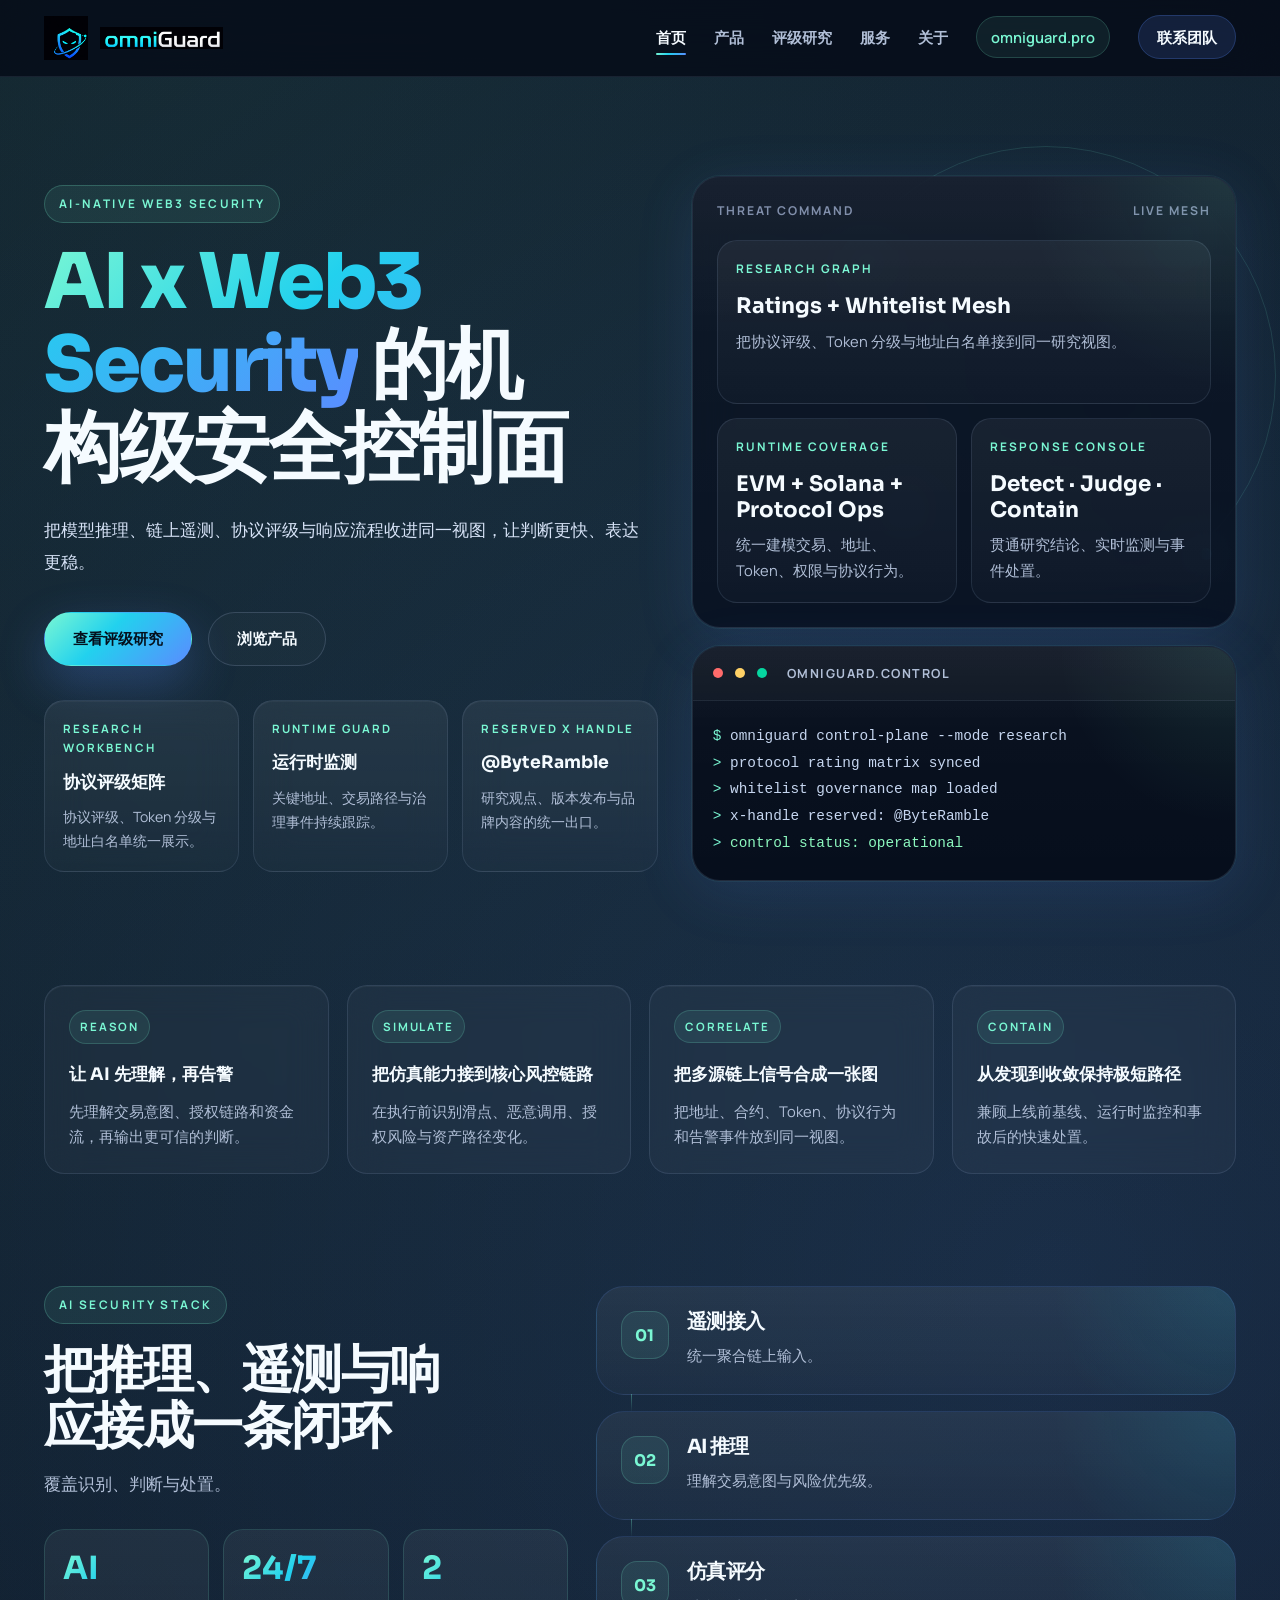
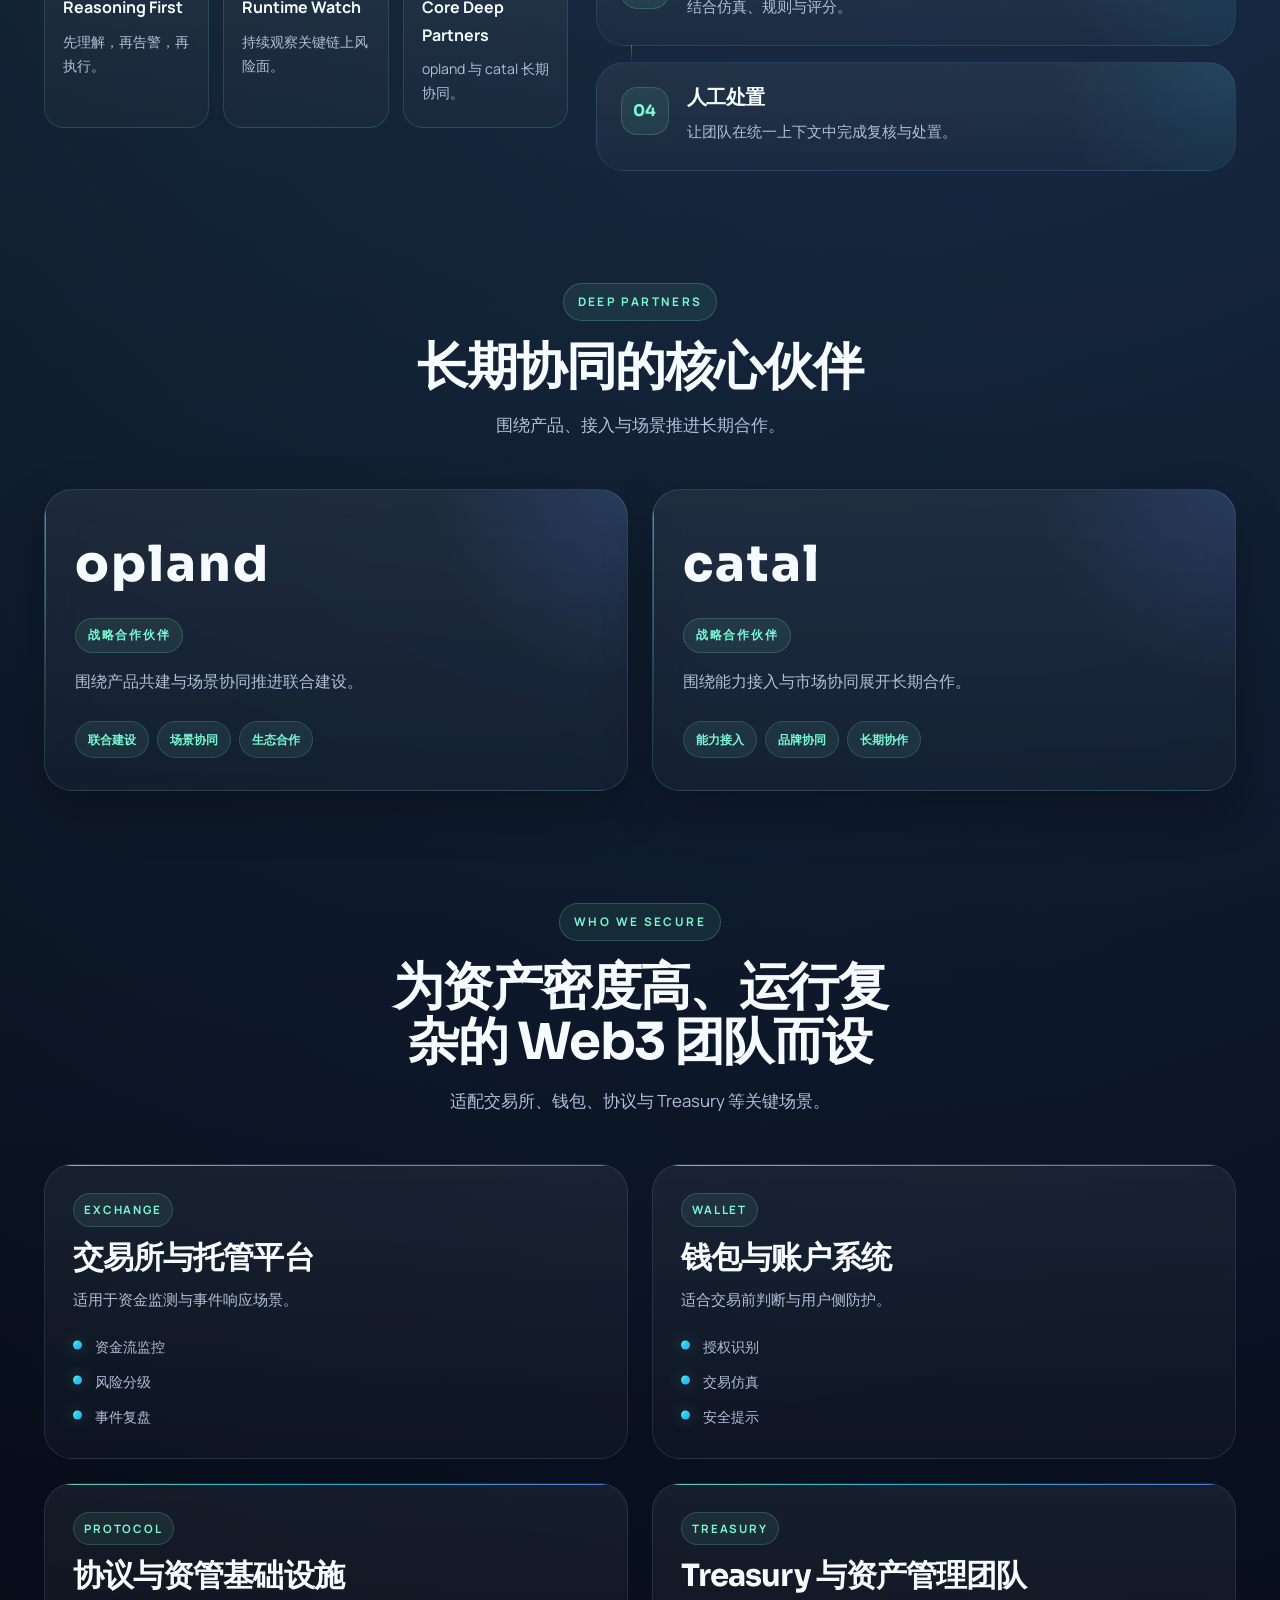
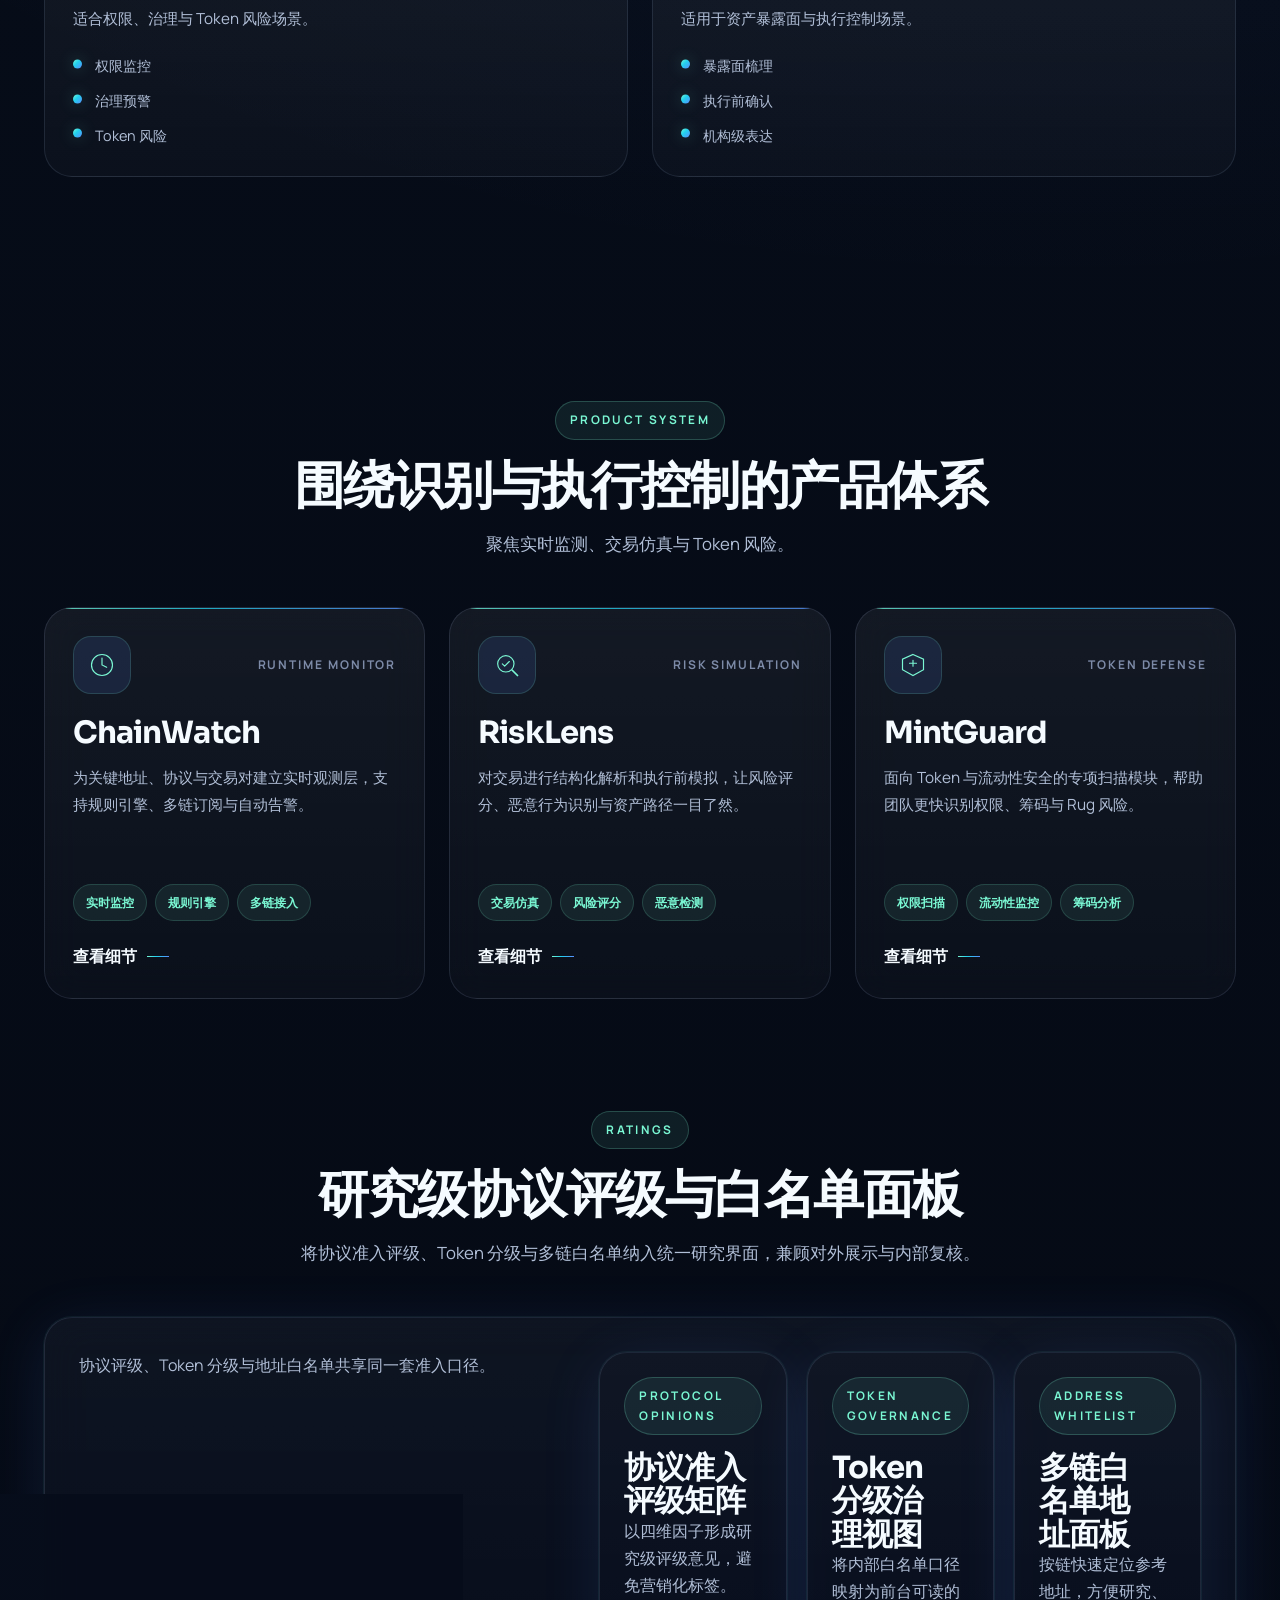
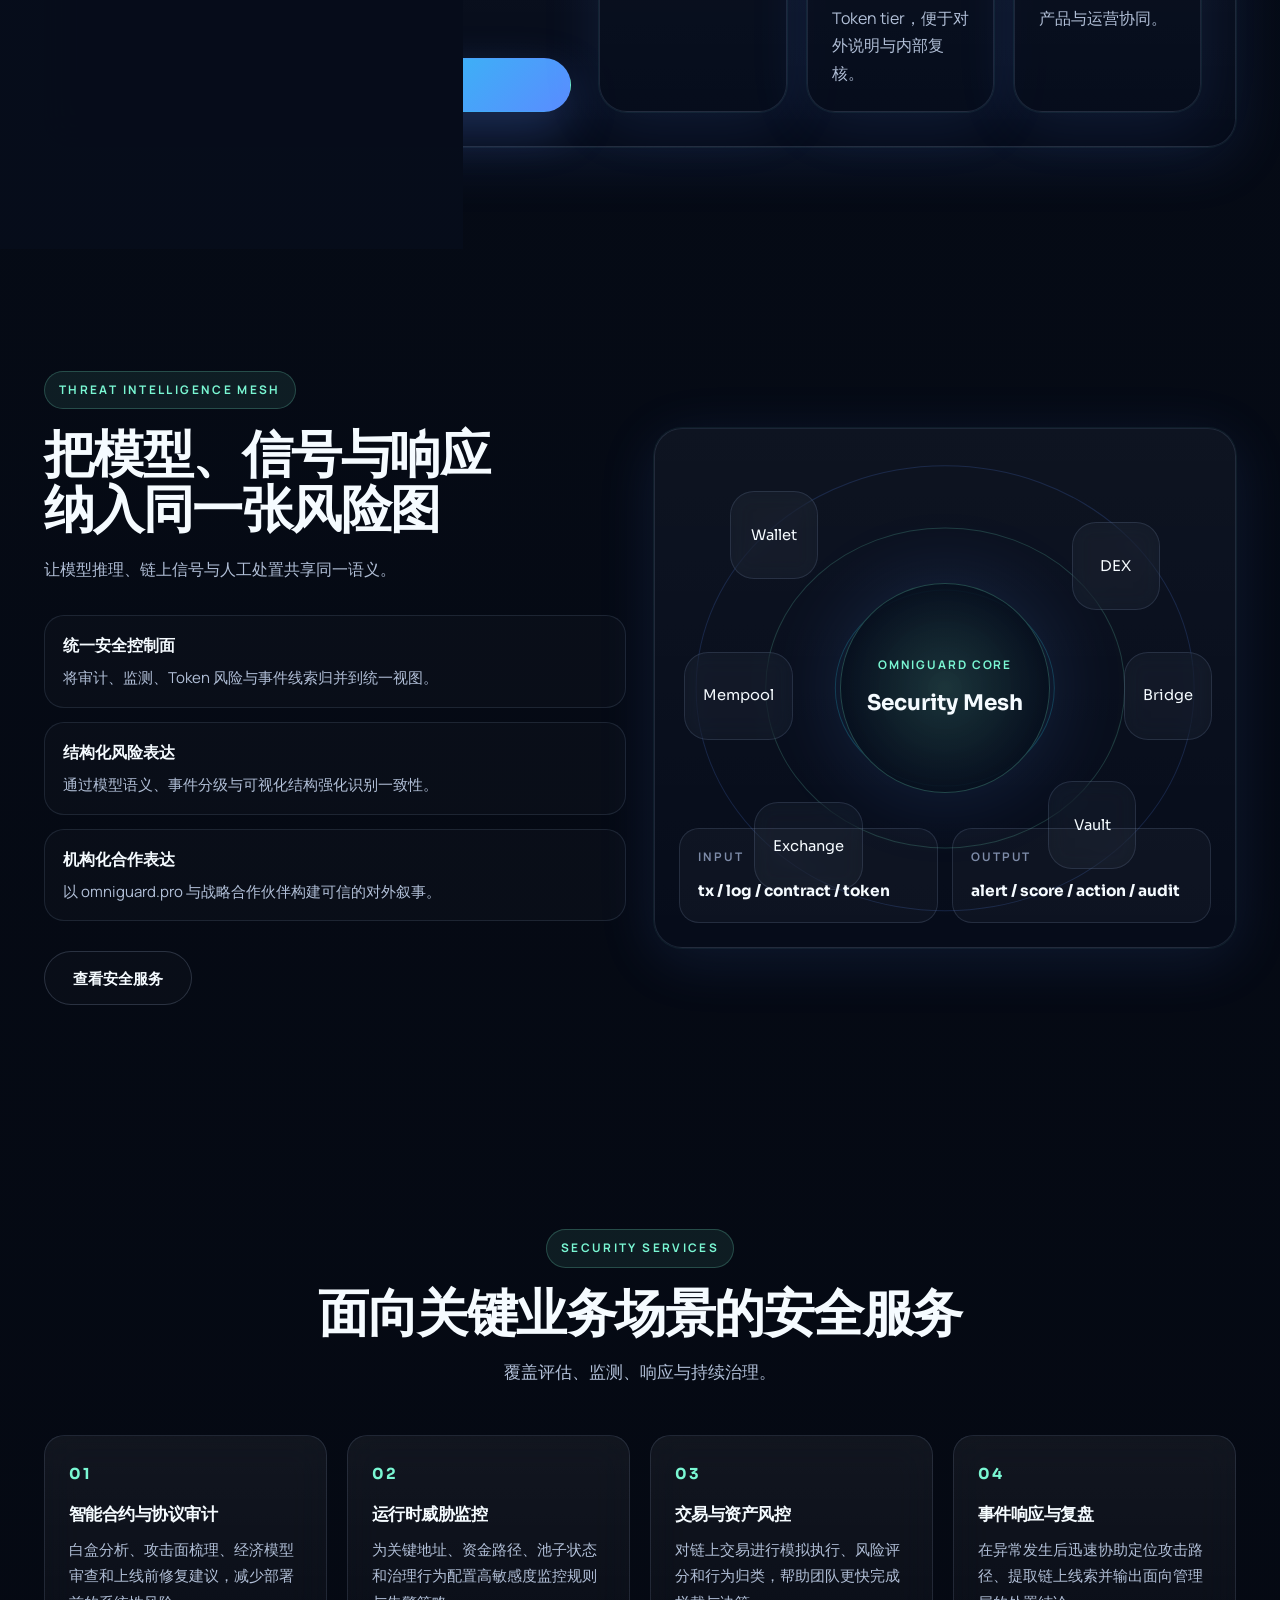
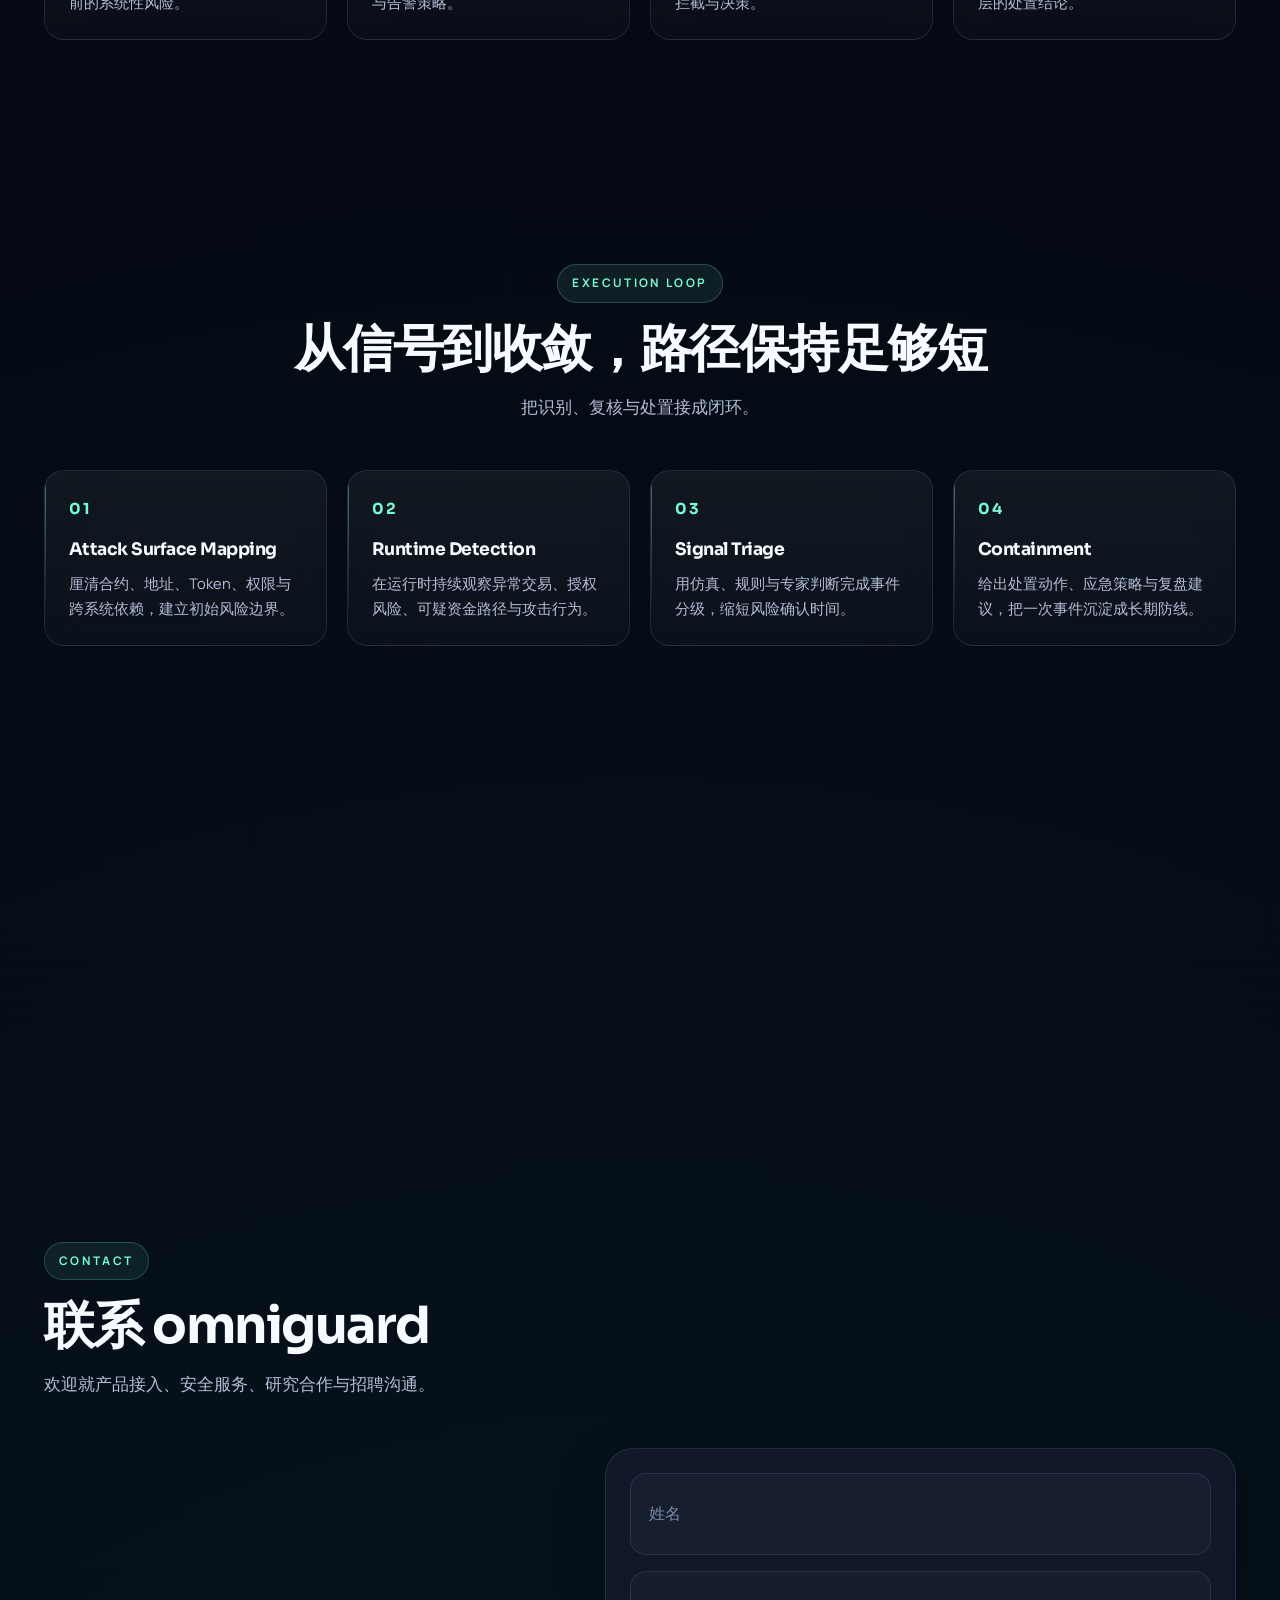
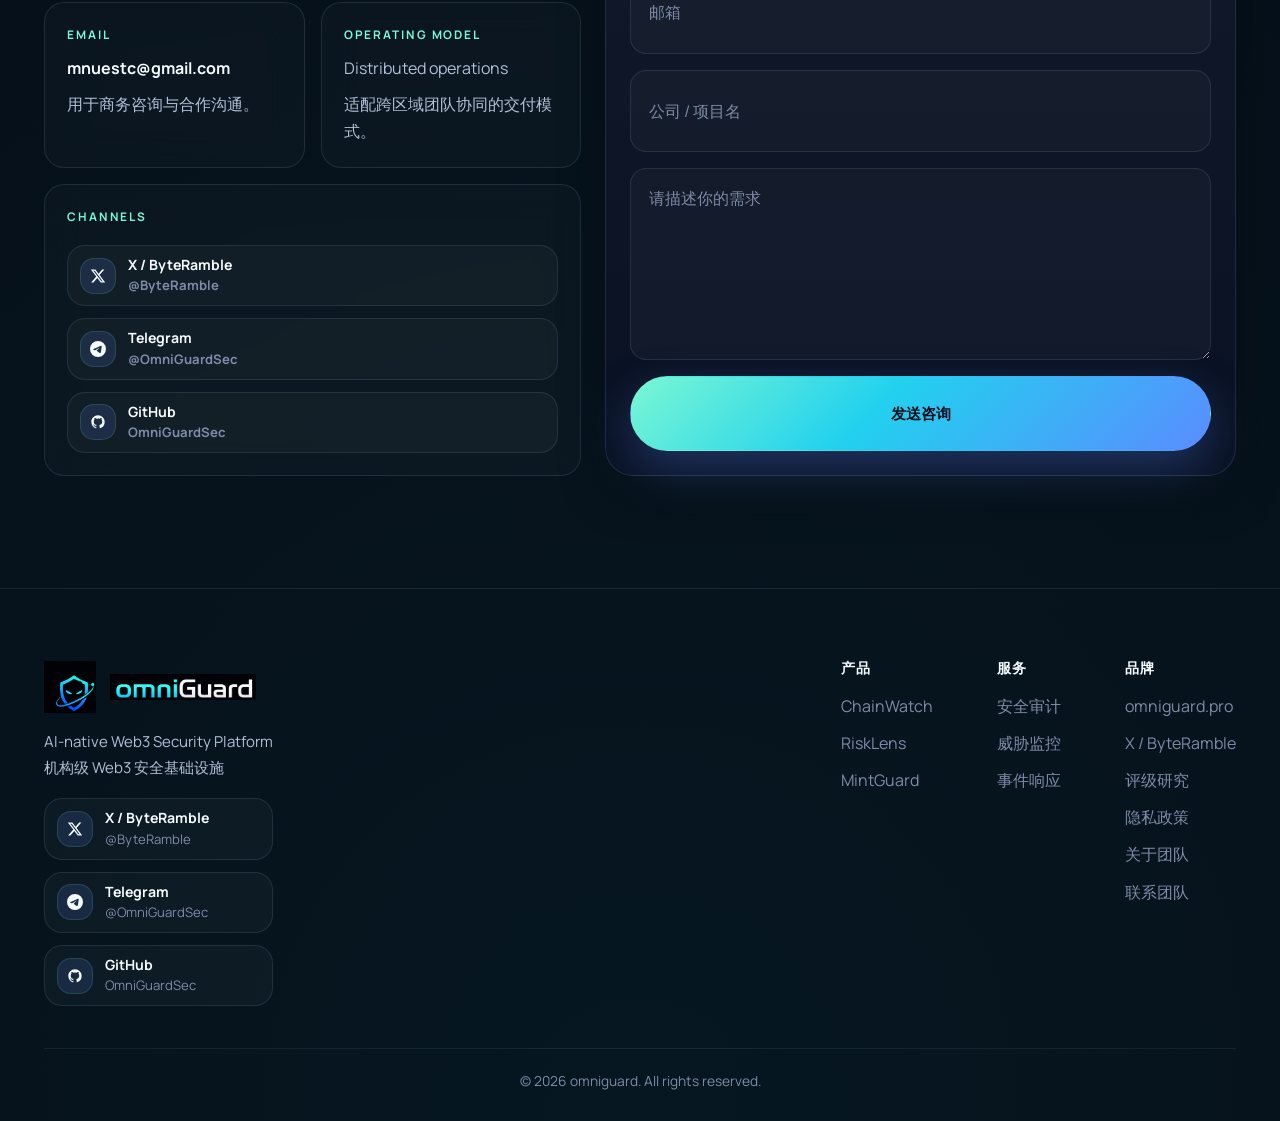
==== commit 54f007e7: "Deploy Omniguard site from 6f7940be22081e58521f0191bd78eea7ffe58709" ====
--- a/index.html
+++ b/index.html
@@ -1 +1 @@
-<!DOCTYPE html><html lang="zh-CN"> <head><meta charset="UTF-8"><meta name="viewport" content="width=device-width, initial-scale=1.0"><title>omniguard | AI 原生 Web3 安全平台</title><meta name="description" content="omniguard.pro 是面向 Web3 团队的 AI 原生安全平台，覆盖链上监测、交易仿真、Token 风险分析、审计与事件响应。"><meta property="og:title" content="omniguard | AI 原生 Web3 安全平台"><meta property="og:description" content="omniguard.pro 是面向 Web3 团队的 AI 原生安全平台，覆盖链上监测、交易仿真、Token 风险分析、审计与事件响应。"><meta property="og:type" content="website"><meta property="og:url" content="https://omniguard.pro/"><link rel="canonical" href="https://omniguard.pro/"><link rel="icon" type="image/png" href="/favicon.png"><link rel="preconnect" href="https://fonts.googleapis.com"><link rel="preconnect" href="https://fonts.gstatic.com" crossorigin><link href="https://fonts.googleapis.com/css2?family=Manrope:wght@400;500;600;700;800&family=Sora:wght@400;500;600;700;800&display=swap" rel="stylesheet"><link rel="stylesheet" href="/_astro/BaseLayout.DcXtdw1n.css"></head> <body data-brand="omniguard" data-email-user="mnuestc" data-email-host="gmail.com"> <nav class="navbar"> <div class="container"> <a href="/" class="logo" aria-label="omniguard 首页"> <img src="/brand/omniguard-mark.png" alt="" class="logo-mark" width="650" height="650" loading="eager" decoding="async" aria-hidden="true"> <img src="/brand/omniguard-wordmark.png" alt="" class="logo-wordmark" width="840" height="150" loading="eager" decoding="async" aria-hidden="true"> </a> <ul class="nav-links"> <li> <a href="/" class="active"> 首页 </a> </li><li> <a href="/products"> 产品 </a> </li><li> <a href="/ratings"> 评级研究 </a> </li><li> <a href="/services"> 服务 </a> </li><li> <a href="/about"> 关于 </a> </li> <li> <a href="https://omniguard.pro" class="nav-domain" target="_blank" rel="noopener"> omniguard.pro </a> </li> <li> <a href="/#contact" class="btn-contact">联系我们 / Contact</a> </li> </ul> <button class="mobile-menu-btn" aria-label="菜单"><span></span><span></span><span></span></button> </div> </nav> <main class="site-main">  <section class="hero"> <div class="container hero-grid"> <div class="hero-copy"> <span class="section-kicker fade-in">AI-NATIVE WEB3 SECURITY</span> <h1 class="fade-in">  <span class="gradient-text">AI x Web3 Security</span>  构建研究驱动的机构级安全控制面 </h1> <p class="hero-title-en fade-in">Research-driven AI security control plane for Web3</p> <p class="hero-desc fade-in">把模型推理、链上遥测、协议评级与处置流程收敛到统一控制面，提升风险研判效率与对外表达质量。</p> <p class="hero-desc hero-desc-en fade-in">Unifying reasoning, telemetry, protocol ratings and response into one institutional control plane.</p> <div class="hero-actions fade-in"> <a href="/ratings" class="btn btn-primary">查看评级研究 / Research</a> <a href="/products" class="btn btn-ghost">查看产品 / Products</a> </div> <div class="hero-proof fade-in"> <a href="/ratings" class="proof-item proof-item-link"> <span class="proof-label">Research Workbench</span> <strong>协议评级 / Admission Bench</strong> <p>协议评级、Token tier 与地址白名单统一展示。</p> </a><a href="/products#chainwatch" class="proof-item proof-item-link"> <span class="proof-label">Runtime Guard</span> <strong>运行时监测 / Runtime Guard</strong> <p>关键地址、交易路径与治理事件持续监测。</p> </a><a href="https://x.com/ByteRamble" class="proof-item proof-item-link" target="_blank" rel="noopener"> <span class="proof-label">Reserved X Handle</span> <strong>内容信号 / @ByteRamble</strong> <p>预留研究观点、版本发布与品牌内容账号。</p> </a> </div> </div> <div class="hero-stack fade-in"> <div class="hero-orbit" aria-hidden="true"> <span class="orbit orbit-a"></span> <span class="orbit orbit-b"></span> <span class="orbit orbit-c"></span> <span class="orbit-node node-a"></span> <span class="orbit-node node-b"></span> <span class="orbit-node node-c"></span> <span class="orbit-node node-d"></span> </div> <div class="glass-panel hero-board"> <div class="panel-topline"> <span>Threat Command</span> <span>Live Mesh</span> </div> <div class="signal-grid"> <div class="signal-card signal-card-wide"> <span class="signal-label">Research Graph</span> <strong>Ratings + Whitelist Mesh</strong> <p>把协议评级、Token tier 与地址白名单接到同一研究视图。</p> </div><div class="signal-card"> <span class="signal-label">Runtime Coverage</span> <strong>EVM + Solana + Protocol Ops</strong> <p>统一建模交易、地址、Token、权限与协议运行行为。</p> </div><div class="signal-card"> <span class="signal-label">Response Console</span> <strong>Detect · Judge · Contain</strong> <p>贯通研究结论、实时监测与事件处置闭环。</p> </div> </div> </div> <div class="glass-panel hero-terminal"> <div class="terminal-top"> <span></span> <span></span> <span></span> <b>omniguard.control</b> </div> <div class="terminal-body"> <p class="terminal-line"> <span class="terminal-key">$</span>   omniguard control-plane --mode research </p><p class="terminal-line"> <span class="terminal-key">&gt;</span>   protocol rating matrix synced </p><p class="terminal-line"> <span class="terminal-key">&gt;</span>   whitelist governance map loaded </p><p class="terminal-line"> <span class="terminal-key">&gt;</span>   x-handle reserved: @ByteRamble </p><p class="terminal-line terminal-ok"> <span class="terminal-key">&gt;</span>   control status: operational </p> </div> </div> </div> </div> </section> <section class="trust-strip"> <div class="container"> <div class="trust-grid"> <article class="trust-card fade-in"> <span class="trust-label">Reason</span> <strong>让 AI 先理解，再告警</strong> <p>先理解交易意图、授权链路和资金流动，再输出更可信的风险判断。</p> </article><article class="trust-card fade-in"> <span class="trust-label">Simulate</span> <strong>把仿真能力接到核心风控链路</strong> <p>在交易执行前识别滑点、恶意调用、授权风险和资产路径变化。</p> </article><article class="trust-card fade-in"> <span class="trust-label">Correlate</span> <strong>把多源链上信号合成一张图</strong> <p>把地址、合约、Token、协议行为和告警事件放到同一风险视图里。</p> </article><article class="trust-card fade-in"> <span class="trust-label">Contain</span> <strong>从发现到收敛保持极短路径</strong> <p>兼顾上线前安全基线、运行时监控和事故后的快速处置。</p> </article> </div> </div> </section> <section class="stack-section"> <div class="container stack-layout"> <div class="stack-copy fade-in"> <div class="section-head section-head-left"> <span class="section-kicker">AI SECURITY STACK</span> <h2 class="section-title">把推理、遥测与响应串成一套安全架构</h2> <p class="section-title-en">A compact stack from AI reasoning to response</p> <p class="section-desc">形成覆盖识别、评估与处置的安全工作流。</p> <p class="section-desc section-desc-en">A structured workflow spanning detection, assessment and response.</p> </div> <div class="stack-metrics"> <article class="stack-metric"> <strong>AI</strong> <span>Reasoning First</span> <p>先理解，再告警，再执行。</p> </article><article class="stack-metric"> <strong>24/7</strong> <span>Runtime Watch</span> <p>持续观察关键链上风险面。</p> </article><article class="stack-metric"> <strong>2</strong> <span>Core Deep Partners</span> <p>opland 与 catal 长期协同。</p> </article> </div> </div> <div class="stack-flow fade-in"> <article class="stack-layer"> <span class="stack-layer-index">01</span> <div class="stack-layer-body"> <h3>遥测接入 / Telemetry</h3> <p>统一聚合链上输入。</p> </div> </article><article class="stack-layer"> <span class="stack-layer-index">02</span> <div class="stack-layer-body"> <h3>推理层 / AI Reasoning</h3> <p>理解交易意图与风险优先级。</p> </div> </article><article class="stack-layer"> <span class="stack-layer-index">03</span> <div class="stack-layer-body"> <h3>仿真评分 / Simulation</h3> <p>结合仿真、规则与评分。</p> </div> </article><article class="stack-layer"> <span class="stack-layer-index">04</span> <div class="stack-layer-body"> <h3>处置闭环 / Human Response</h3> <p>让团队在统一上下文中完成复核与处置。</p> </div> </article> </div> </div> </section> <section class="partners-section"> <div class="container"> <div class="section-head"> <span class="section-kicker">DEEP PARTNERS</span> <h2 class="section-title">与关键伙伴建立长期协同关系</h2> <p class="section-title-en">Strategic partner alignment</p> <p class="section-desc">围绕产品共建、能力接入与场景协同形成稳定合作。</p> <p class="section-desc section-desc-en">Long-term collaboration across product development, integrations and market execution.</p> </div> <div class="partner-grid"> <article class="partner-card fade-in"> <div class="partner-mark">opland</div> <span class="partner-role">战略合作伙伴 / Strategic Partner</span> <p>围绕产品与场景推进联合建设。</p> <div class="partner-tags"> <span class="tag">联合建设</span><span class="tag">场景协同</span><span class="tag">生态合作</span> </div> </article><article class="partner-card fade-in"> <div class="partner-mark">catal</div> <span class="partner-role">战略合作伙伴 / Strategic Partner</span> <p>围绕能力接入与市场协同展开合作。</p> <div class="partner-tags"> <span class="tag">能力接入</span><span class="tag">品牌协同</span><span class="tag">长期协作</span> </div> </article> </div> </div> </section> <section class="audience-section"> <div class="container"> <div class="section-head"> <span class="section-kicker">WHO WE SECURE</span> <h2 class="section-title">面向具备资产密度与复杂运行环境的 Web3 团队</h2> <p class="section-title-en">Designed for teams operating at scale</p> <p class="section-desc">适用于交易所、钱包、协议与 Treasury 等关键业务场景。</p> <p class="section-desc section-desc-en">For exchanges, wallets, protocols and treasury operations.</p> </div> <div class="audience-grid"> <article class="audience-card fade-in"> <span class="audience-label">Exchange</span> <h3>交易所与托管平台</h3> <p>适用于资金监测与事件响应场景。</p> <ul class="audience-list"> <li>资金流监控</li><li>风险分级</li><li>事件复盘</li> </ul> </article><article class="audience-card fade-in"> <span class="audience-label">Wallet</span> <h3>钱包与账户系统</h3> <p>适合交易前判断与用户侧防护。</p> <ul class="audience-list"> <li>授权识别</li><li>交易仿真</li><li>安全提示</li> </ul> </article><article class="audience-card fade-in"> <span class="audience-label">Protocol</span> <h3>协议与资管基础设施</h3> <p>适合权限、治理与 Token 风险场景。</p> <ul class="audience-list"> <li>权限监控</li><li>治理预警</li><li>Token 风险</li> </ul> </article><article class="audience-card fade-in"> <span class="audience-label">Treasury</span> <h3>Treasury 与资产管理团队</h3> <p>适用于资产暴露面与执行控制场景。</p> <ul class="audience-list"> <li>暴露面梳理</li><li>执行前确认</li><li>机构级表达</li> </ul> </article> </div> </div> </section> <section class="products-preview"> <div class="container"> <div class="section-head"> <span class="section-kicker">PRODUCT SYSTEM</span> <h2 class="section-title">围绕风险识别与执行控制构建产品体系</h2> <p class="section-title-en">Three products within one security system</p> <p class="section-desc">覆盖实时监测、交易仿真与 Token 风险分析。</p> <p class="section-desc section-desc-en">Focused coverage across monitoring, simulation and token risk analysis.</p> </div> <div class="product-cards"> <article class="product-card fade-in"> <div class="card-head"> <div class="card-icon-wrap"> <svg class width="28px" height="28px" viewBox="0 0 48 48" aria-hidden="true"><circle cx="24" cy="24" r="18" fill="none" stroke="currentColor" stroke-width="2"></circle><path d="M24 12 L24 24 L32 28" fill="none" stroke="currentColor" stroke-width="2" stroke-linecap="round"></path></svg> </div> <span class="card-meta">Runtime Monitor</span> </div> <h3>ChainWatch</h3> <p>为关键地址、协议与交易对建立实时观测层，支持规则引擎、多链事件订阅与自动告警流转。</p> <div class="card-tags"> <span class="tag">实时监控</span><span class="tag">规则引擎</span><span class="tag">多链接入</span> </div> <a href="/products#chainwatch" class="card-link">查看细节</a> </article><article class="product-card fade-in"> <div class="card-head"> <div class="card-icon-wrap"> <svg class width="28px" height="28px" viewBox="0 0 48 48" aria-hidden="true"><circle cx="22" cy="22" r="14" fill="none" stroke="currentColor" stroke-width="2"></circle><line x1="33" y1="33" x2="42" y2="42" stroke="currentColor" stroke-width="3" stroke-linecap="round"></line><path d="M16 22 L20 26 L28 18" fill="none" stroke="currentColor" stroke-width="2" stroke-linecap="round" stroke-linejoin="round"></path></svg> </div> <span class="card-meta">Risk Simulation</span> </div> <h3>RiskLens</h3> <p>对交易进行结构化解析和执行前模拟，让风险评分、恶意行为识别和资产变化路径一目了然。</p> <div class="card-tags"> <span class="tag">交易仿真</span><span class="tag">风险评分</span><span class="tag">恶意检测</span> </div> <a href="/products#risklens" class="card-link">查看细节</a> </article><article class="product-card fade-in"> <div class="card-head"> <div class="card-icon-wrap"> <svg class width="28px" height="28px" viewBox="0 0 48 48" aria-hidden="true"><path d="M24 6 L42 14 L42 32 L24 42 L6 32 L6 14 Z" fill="none" stroke="currentColor" stroke-width="2"></path><path d="M24 16 L24 26 M18 21 L30 21" fill="none" stroke="currentColor" stroke-width="2" stroke-linecap="round"></path></svg> </div> <span class="card-meta">Token Defense</span> </div> <h3>MintGuard</h3> <p>面向 Token 和流动性安全的专项扫描模块，帮助团队更快识别权限、筹码和 Rug 风险结构。</p> <div class="card-tags"> <span class="tag">权限扫描</span><span class="tag">流动性监控</span><span class="tag">筹码分析</span> </div> <a href="/products#mintguard" class="card-link">查看细节</a> </article> </div> </div> </section> <section class="ratings-preview"> <div class="container"> <div class="section-head"> <span class="section-kicker">RATINGS</span> <h2 class="section-title">研究级协议评级与白名单治理面板</h2> <p class="section-title-en">Research-grade ratings inside the website</p> <p class="section-desc">将协议准入评级、Token 分级与多链白名单治理纳入统一对外研究界面，兼顾展示清晰度与内部复核效率。</p> <p class="section-desc section-desc-en">A single research surface for protocol admission opinions, token tiers and multi-chain whitelist governance.</p> </div> <div class="ratings-preview-shell glass-panel fade-in"> <div class="ratings-preview-copy"> <p>将协议准入评级、Token 分级与多链白名单治理纳入统一对外研究界面，兼顾展示清晰度与内部复核效率。</p> <p class="section-desc section-desc-en">A single research surface for protocol admission opinions, token tiers and multi-chain whitelist governance.</p> <a href="/ratings" class="btn btn-primary">查看评级研究 / Research</a> </div> <div class="ratings-preview-grid"> <article class="ratings-preview-card"> <span class="section-kicker ratings-preview-kicker">Protocol Opinions</span> <h3>协议准入评级矩阵</h3> <p>以四维因子形成研究级评级意见，避免营销化标签。</p> </article><article class="ratings-preview-card"> <span class="section-kicker ratings-preview-kicker">Token Governance</span> <h3>Token 分级治理视图</h3> <p>将内部白名单口径映射为前台可读的 Token tier，便于对外说明与内部复核。</p> </article><article class="ratings-preview-card"> <span class="section-kicker ratings-preview-kicker">Address Whitelist</span> <h3>多链白名单地址面板</h3> <p>按链快速定位参考地址，方便研究、产品与运营协同。</p> </article> </div> </div> </div> </section> <section class="intelligence-section"> <div class="container intelligence-layout"> <div class="intel-copy fade-in"> <span class="section-kicker">THREAT INTELLIGENCE MESH</span> <h2>将模型、信号与响应纳入统一风险图谱</h2> <p class="section-title-en section-title-en-left">One graph for models, signals and response</p> <p>让模型推理、链上信号与人工处置共享同一风险语义。</p> <p class="section-desc section-desc-en section-desc-left">A single graph for reasoning, telemetry and human action.</p> <ul class="intel-list"> <li> <strong>统一安全控制面</strong> <span>将审计、监测、Token 风险与事件线索归并到统一视图。</span> </li><li> <strong>结构化风险表达</strong> <span>通过模型语义、事件分级与可视化结构强化识别一致性。</span> </li><li> <strong>机构化合作表达</strong> <span>以 omniguard.pro 与战略合作伙伴构建可信的对外叙事。</span> </li> </ul> <a href="/services" class="btn btn-ghost">查看安全服务</a> </div> <div class="mesh-board glass-panel fade-in" aria-hidden="true"> <span class="mesh-ring mesh-ring-a"></span> <span class="mesh-ring mesh-ring-b"></span> <span class="mesh-ring mesh-ring-c"></span> <div class="mesh-center"> <span>omniguard core</span> <strong>Security Mesh</strong> </div> <span class="mesh-node node-1">Wallet</span><span class="mesh-node node-2">DEX</span><span class="mesh-node node-3">Bridge</span><span class="mesh-node node-4">Vault</span><span class="mesh-node node-5">Exchange</span><span class="mesh-node node-6">Mempool</span> <div class="mesh-footer"> <div> <span>Input</span> <strong>tx / log / contract / token</strong> </div> <div> <span>Output</span> <strong>alert / score / action / audit</strong> </div> </div> </div> </div> </section> <section class="services-preview"> <div class="container"> <div class="section-head"> <span class="section-kicker">SECURITY SERVICES</span> <h2 class="section-title">面向关键业务场景的安全服务能力</h2> <p class="section-title-en">Security services for production systems</p> <p class="section-desc">覆盖评估、监测、响应与持续治理。</p> <p class="section-desc section-desc-en">Coverage across assessment, monitoring, incident response and governance.</p> </div> <div class="services-grid"> <article class="service-item fade-in"> <span class="service-index">01</span> <h4>智能合约与协议审计</h4> <p>白盒分析、攻击面梳理、经济模型审查和上线前修复建议，减少部署前的系统性风险。</p> </article><article class="service-item fade-in"> <span class="service-index">02</span> <h4>运行时威胁监控</h4> <p>为关键地址、资金路径、池子状态和治理行为配置高敏感度监控规则与告警策略。</p> </article><article class="service-item fade-in"> <span class="service-index">03</span> <h4>交易与资产风控</h4> <p>对链上交易进行模拟执行、风险评分和行为归类，帮助团队更快完成拦截与决策。</p> </article><article class="service-item fade-in"> <span class="service-index">04</span> <h4>事件响应与复盘</h4> <p>在异常发生后迅速协助定位攻击路径、提取链上线索并输出面向管理层的处置结论。</p> </article> </div> </div> </section> <section class="workflow-section"> <div class="container"> <div class="section-head"> <span class="section-kicker">EXECUTION LOOP</span> <h2 class="section-title">将研判、复核与处置连接为闭环</h2> <p class="section-title-en">A short path from signal to containment</p> <p class="section-desc">清晰呈现风险识别、研判与处置路径。</p> <p class="section-desc section-desc-en">A compact operating loop from signal to action.</p> </div> <div class="workflow-grid"> <article class="workflow-step fade-in"> <span class="step-number">01</span> <h4>Attack Surface Mapping</h4> <p>厘清合约、地址、Token、权限和跨系统依赖，建立最初始的风险边界。</p> </article><article class="workflow-step fade-in"> <span class="step-number">02</span> <h4>Runtime Detection</h4> <p>在运行时持续观察异常交易、授权风险、可疑资金路径与链上攻击行为。</p> </article><article class="workflow-step fade-in"> <span class="step-number">03</span> <h4>Signal Triage</h4> <p>用仿真、规则与专家判断完成事件分级，缩短风险确认和协同时间。</p> </article><article class="workflow-step fade-in"> <span class="step-number">04</span> <h4>Containment</h4> <p>给出处置动作、应急策略和复盘建议，把一次事件沉淀成长期防线。</p> </article> </div> </div> </section> <section class="cta"> <div class="container"> <div class="domain-banner fade-in"> <span class="section-kicker">OFFICIAL DOMAIN</span> <h2>以 omniguard.pro 统一品牌与业务入口</h2> <p class="section-title-en cta-title-en">Institutional presence on omniguard.pro</p> <p>统一品牌表达、服务叙事与对外联系入口。</p> <p class="section-desc section-desc-en cta-desc-en">A consistent domain for brand positioning, service narrative and inbound contact.</p> <a href="/#contact" class="btn btn-primary">联系团队 / Contact</a> </div> </div> </section> <section id="contact" class="contact"> <div class="container"> <div class="section-head section-head-left"> <span class="section-kicker">CONTACT</span> <h2 class="section-title">与 omniguard 团队联系</h2> <p class="section-title-en">Contact the team</p> <p class="section-desc">欢迎就产品接入、安全服务、研究合作或品牌内容发布与团队沟通。</p> <p class="section-desc section-desc-en">Available for product integrations, security services, research collaboration and brand communications.</p> </div> <div class="contact-shell"> <div class="contact-info"> <div class="info-item primary fade-in"> <span class="info-label">Official Website</span> <a href="https://omniguard.pro" target="_blank" rel="noopener"> omniguard.pro </a> <p>统一品牌域名、研究评级与服务入口。</p> </div> <div class="info-row"> <div class="info-item fade-in"> <span class="info-label">Email</span> <p><a href="#" data-mailto data-email></a></p> <p>用于商务咨询与合作沟通。</p> </div><div class="info-item fade-in"> <span class="info-label">X / ByteRamble</span> <p><a href="https://x.com/ByteRamble" target="_blank" rel="noopener">@ByteRamble</a></p> <p>预留研究观点、品牌内容与版本发布账号。</p> </div><div class="info-item fade-in"> <span class="info-label">Operating Model</span> <p>Distributed operations</p> <p>面向跨区域团队协同的交付模式。</p> </div> </div> <div class="info-item fade-in"> <span class="info-label">Social</span> <div class="social-links social-links-detailed"> <a href="https://x.com/ByteRamble" target="_blank" rel="noopener" class="social-link-card" aria-label="X / ByteRamble @ByteRamble" title="X / ByteRamble @ByteRamble"> <span class="social-link-icon" aria-hidden="true"> <svg class width="16px" height="16px" viewBox="0 0 24 24" aria-hidden="true"><path d="M18.244 2.25h3.308l-7.227 8.26 8.502 11.24H16.17l-5.214-6.817L4.99 21.75H1.68l7.73-8.835L1.254 2.25H8.08l4.713 6.231zm-1.161 17.52h1.833L7.084 4.126H5.117z" fill="currentColor"></path></svg> </span> <span class="social-link-copy"> <strong>X / ByteRamble</strong> <span>@ByteRamble</span> <small>预留研究观点、版本发布与品牌内容账号</small> </span> </a><a href="https://t.me/OmniGuardSec" target="_blank" rel="noopener" class="social-link-card" aria-label="Telegram @OmniGuardSec" title="Telegram @OmniGuardSec"> <span class="social-link-icon" aria-hidden="true"> <svg class width="16px" height="16px" viewBox="0 0 24 24" aria-hidden="true"><path d="M11.944 0A12 12 0 000 12a12 12 0 0012 12 12 12 0 0012-12A12 12 0 0012 0h-.056zm4.962 7.224c.1-.002.321.023.465.14a.506.506 0 01.171.325c.016.093.036.306.02.472-.18 1.898-.962 6.502-1.36 8.627-.168.9-.499 1.201-.82 1.23-.696.065-1.225-.46-1.9-.902-1.056-.693-1.653-1.124-2.678-1.8-1.185-.78-.417-1.21.258-1.91.177-.184 3.247-2.977 3.307-3.23.007-.032.014-.15-.056-.212s-.174-.041-.249-.024c-.106.024-1.793 1.14-5.061 3.345-.48.33-.913.49-1.302.48-.428-.008-1.252-.241-1.865-.44-.752-.245-1.349-.374-1.297-.789.027-.216.325-.437.893-.663 3.498-1.524 5.83-2.529 6.998-3.014 3.332-1.386 4.025-1.627 4.476-1.635z" fill="currentColor"></path></svg> </span> <span class="social-link-copy"> <strong>Telegram</strong> <span>@OmniGuardSec</span> <small>用于商务沟通与运营协作</small> </span> </a><a href="https://github.com/OmniGuardSec" target="_blank" rel="noopener" class="social-link-card" aria-label="GitHub OmniGuardSec" title="GitHub OmniGuardSec"> <span class="social-link-icon" aria-hidden="true"> <svg class width="16px" height="16px" viewBox="0 0 24 24" aria-hidden="true"><path d="M12 2C6.477 2 2 6.484 2 12.017c0 4.425 2.865 8.18 6.839 9.504.5.092.682-.217.682-.483 0-.237-.008-.868-.013-1.703-2.782.605-3.369-1.343-3.369-1.343-.454-1.158-1.11-1.466-1.11-1.466-.908-.62.069-.608.069-.608 1.003.07 1.531 1.032 1.531 1.032.892 1.53 2.341 1.088 2.91.832.092-.647.35-1.088.636-1.338-2.22-.253-4.555-1.113-4.555-4.951 0-1.093.39-1.988 1.029-2.688-.103-.253-.446-1.272.098-2.65 0 0 .84-.27 2.75 1.026A9.564 9.564 0 0112 6.844c.85.004 1.705.115 2.504.337 1.909-1.296 2.747-1.027 2.747-1.027.546 1.379.202 2.398.1 2.651.64.7 1.028 1.595 1.028 2.688 0 3.848-2.339 4.695-4.566 4.943.359.309.678.92.678 1.855 0 1.338-.012 2.419-.012 2.747 0 .268.18.58.688.482A10.019 10.019 0 0022 12.017C22 6.484 17.522 2 12 2z" fill="currentColor"></path></svg> </span> <span class="social-link-copy"> <strong>GitHub</strong> <span>OmniGuardSec</span> <small>产品与研究相关代码仓库</small> </span> </a> </div> </div> </div> <form class="contact-form fade-in"> <input type="text" placeholder="姓名 / Name" required> <input type="email" placeholder="邮箱 / Email" required> <input type="text" placeholder="公司 / 项目名 / Company" required> <textarea placeholder="请描述你的需求 / Share your needs" rows="5" required></textarea> <button type="submit" class="btn btn-primary">提交咨询 / Submit</button> </form> </div> </div> </section>  </main> <footer> <div class="container"> <div class="footer-content"> <div class="footer-brand"> <a href="/" class="logo" aria-label="omniguard 首页"> <img src="/brand/omniguard-mark.png" alt="" class="logo-mark" width="650" height="650" loading="eager" decoding="async" aria-hidden="true"> <img src="/brand/omniguard-wordmark.png" alt="" class="logo-wordmark" width="840" height="150" loading="eager" decoding="async" aria-hidden="true"> </a> <p>AI-native Web3 Security Platform<br>机构级安全基础设施 / Institution-grade security infrastructure</p> <div class="social-links social-links-compact"> <a href="https://x.com/ByteRamble" target="_blank" rel="noopener" class="social-link-card" aria-label="X / ByteRamble @ByteRamble" title="X / ByteRamble @ByteRamble"> <span class="social-link-icon" aria-hidden="true"> <svg class width="16px" height="16px" viewBox="0 0 24 24" aria-hidden="true"><path d="M18.244 2.25h3.308l-7.227 8.26 8.502 11.24H16.17l-5.214-6.817L4.99 21.75H1.68l7.73-8.835L1.254 2.25H8.08l4.713 6.231zm-1.161 17.52h1.833L7.084 4.126H5.117z" fill="currentColor"></path></svg> </span> <span class="social-link-copy"> <strong>X / ByteRamble</strong> <span>@ByteRamble</span>  </span> </a><a href="https://t.me/OmniGuardSec" target="_blank" rel="noopener" class="social-link-card" aria-label="Telegram @OmniGuardSec" title="Telegram @OmniGuardSec"> <span class="social-link-icon" aria-hidden="true"> <svg class width="16px" height="16px" viewBox="0 0 24 24" aria-hidden="true"><path d="M11.944 0A12 12 0 000 12a12 12 0 0012 12 12 12 0 0012-12A12 12 0 0012 0h-.056zm4.962 7.224c.1-.002.321.023.465.14a.506.506 0 01.171.325c.016.093.036.306.02.472-.18 1.898-.962 6.502-1.36 8.627-.168.9-.499 1.201-.82 1.23-.696.065-1.225-.46-1.9-.902-1.056-.693-1.653-1.124-2.678-1.8-1.185-.78-.417-1.21.258-1.91.177-.184 3.247-2.977 3.307-3.23.007-.032.014-.15-.056-.212s-.174-.041-.249-.024c-.106.024-1.793 1.14-5.061 3.345-.48.33-.913.49-1.302.48-.428-.008-1.252-.241-1.865-.44-.752-.245-1.349-.374-1.297-.789.027-.216.325-.437.893-.663 3.498-1.524 5.83-2.529 6.998-3.014 3.332-1.386 4.025-1.627 4.476-1.635z" fill="currentColor"></path></svg> </span> <span class="social-link-copy"> <strong>Telegram</strong> <span>@OmniGuardSec</span>  </span> </a><a href="https://github.com/OmniGuardSec" target="_blank" rel="noopener" class="social-link-card" aria-label="GitHub OmniGuardSec" title="GitHub OmniGuardSec"> <span class="social-link-icon" aria-hidden="true"> <svg class width="16px" height="16px" viewBox="0 0 24 24" aria-hidden="true"><path d="M12 2C6.477 2 2 6.484 2 12.017c0 4.425 2.865 8.18 6.839 9.504.5.092.682-.217.682-.483 0-.237-.008-.868-.013-1.703-2.782.605-3.369-1.343-3.369-1.343-.454-1.158-1.11-1.466-1.11-1.466-.908-.62.069-.608.069-.608 1.003.07 1.531 1.032 1.531 1.032.892 1.53 2.341 1.088 2.91.832.092-.647.35-1.088.636-1.338-2.22-.253-4.555-1.113-4.555-4.951 0-1.093.39-1.988 1.029-2.688-.103-.253-.446-1.272.098-2.65 0 0 .84-.27 2.75 1.026A9.564 9.564 0 0112 6.844c.85.004 1.705.115 2.504.337 1.909-1.296 2.747-1.027 2.747-1.027.546 1.379.202 2.398.1 2.651.64.7 1.028 1.595 1.028 2.688 0 3.848-2.339 4.695-4.566 4.943.359.309.678.92.678 1.855 0 1.338-.012 2.419-.012 2.747 0 .268.18.58.688.482A10.019 10.019 0 0022 12.017C22 6.484 17.522 2 12 2z" fill="currentColor"></path></svg> </span> <span class="social-link-copy"> <strong>GitHub</strong> <span>OmniGuardSec</span>  </span> </a> </div> </div> <div class="footer-links"> <div class="link-group"> <h4>产品</h4> <a href="/products#chainwatch"> ChainWatch </a><a href="/products#risklens"> RiskLens </a><a href="/products#mintguard"> MintGuard </a> </div><div class="link-group"> <h4>服务</h4> <a href="/services"> 安全审计 </a><a href="/services"> 威胁监控 </a><a href="/services"> 事件响应 </a> </div><div class="link-group"> <h4>品牌</h4> <a href="https://omniguard.pro" target="_blank" rel="noopener"> omniguard.pro </a><a href="https://x.com/ByteRamble" target="_blank" rel="noopener"> X / ByteRamble </a><a href="/ratings"> 评级研究 </a><a href="/privacy"> 隐私政策 </a><a href="/about"> 关于团队 </a><a href="/#contact"> 联系团队 </a> </div> </div> </div> <div class="footer-bottom"> <p>&copy; 2026 omniguard. All rights reserved.</p> </div> </div> </footer> <script type="module" src="/scripts/main.js"></script> </body> </html>+<!DOCTYPE html><html lang="zh-CN"> <head><meta charset="UTF-8"><meta name="viewport" content="width=device-width, initial-scale=1.0"><title>omniguard | AI 原生 Web3 安全平台</title><meta name="description" content="omniguard.pro 是面向 Web3 团队的 AI 原生安全平台，覆盖链上监测、交易仿真、Token 风险分析、审计与事件响应。"><meta property="og:title" content="omniguard | AI 原生 Web3 安全平台"><meta property="og:description" content="omniguard.pro 是面向 Web3 团队的 AI 原生安全平台，覆盖链上监测、交易仿真、Token 风险分析、审计与事件响应。"><meta property="og:type" content="website"><meta property="og:url" content="https://omniguard.pro/"><link rel="canonical" href="https://omniguard.pro/"><link rel="icon" type="image/png" href="/favicon.png"><link rel="preconnect" href="https://fonts.googleapis.com"><link rel="preconnect" href="https://fonts.gstatic.com" crossorigin><link href="https://fonts.googleapis.com/css2?family=Manrope:wght@400;500;600;700;800&family=Sora:wght@400;500;600;700;800&display=swap" rel="stylesheet"><link rel="stylesheet" href="/_astro/BaseLayout.U9C_okvg.css"></head> <body data-brand="omniguard" data-email-user="mnuestc" data-email-host="gmail.com"> <nav class="navbar"> <div class="container"> <a href="/" class="logo" aria-label="omniguard 首页"> <img src="/brand/omniguard-mark.png" alt="" class="logo-mark" width="650" height="650" loading="eager" decoding="async" aria-hidden="true"> <img src="/brand/omniguard-wordmark.png" alt="" class="logo-wordmark" width="840" height="150" loading="eager" decoding="async" aria-hidden="true"> </a> <ul class="nav-links"> <li> <a href="/" class="active"> 首页 </a> </li><li> <a href="/products"> 产品 </a> </li><li> <a href="/ratings"> 评级研究 </a> </li><li> <a href="/services"> 服务 </a> </li><li> <a href="/about"> 关于 </a> </li> <li> <a href="https://omniguard.pro" class="nav-domain" target="_blank" rel="noopener"> omniguard.pro </a> </li> <li> <a href="/#contact" class="btn-contact">联系团队</a> </li> </ul> <button class="mobile-menu-btn" aria-label="菜单"><span></span><span></span><span></span></button> </div> </nav> <main class="site-main">  <section class="hero"> <div class="container hero-grid"> <div class="hero-copy"> <span class="section-kicker fade-in">AI-NATIVE WEB3 SECURITY</span> <h1 class="fade-in">  <span class="gradient-text">AI x Web3 Security</span>  的机构级安全控制面 </h1> <p class="hero-desc fade-in">把模型推理、链上遥测、协议评级与响应流程收进同一视图，让判断更快、表达更稳。</p> <div class="hero-actions fade-in"> <a href="/ratings" class="btn btn-primary">查看评级研究</a> <a href="/products" class="btn btn-ghost">浏览产品</a> </div> <div class="hero-proof fade-in"> <a href="/ratings" class="proof-item proof-item-link"> <span class="proof-label">Research Workbench</span> <strong>协议评级矩阵</strong> <p>协议评级、Token 分级与地址白名单统一展示。</p> </a><a href="/products#chainwatch" class="proof-item proof-item-link"> <span class="proof-label">Runtime Guard</span> <strong>运行时监测</strong> <p>关键地址、交易路径与治理事件持续跟踪。</p> </a><a href="https://x.com/ByteRamble" class="proof-item proof-item-link" target="_blank" rel="noopener"> <span class="proof-label">Reserved X Handle</span> <strong>@ByteRamble</strong> <p>研究观点、版本发布与品牌内容的统一出口。</p> </a> </div> </div> <div class="hero-stack fade-in"> <div class="hero-orbit" aria-hidden="true"> <span class="orbit orbit-a"></span> <span class="orbit orbit-b"></span> <span class="orbit orbit-c"></span> <span class="orbit-node node-a"></span> <span class="orbit-node node-b"></span> <span class="orbit-node node-c"></span> <span class="orbit-node node-d"></span> </div> <div class="glass-panel hero-board"> <div class="panel-topline"> <span>Threat Command</span> <span>Live Mesh</span> </div> <div class="signal-grid"> <div class="signal-card signal-card-wide"> <span class="signal-label">Research Graph</span> <strong>Ratings + Whitelist Mesh</strong> <p>把协议评级、Token 分级与地址白名单接到同一研究视图。</p> </div><div class="signal-card"> <span class="signal-label">Runtime Coverage</span> <strong>EVM + Solana + Protocol Ops</strong> <p>统一建模交易、地址、Token、权限与协议行为。</p> </div><div class="signal-card"> <span class="signal-label">Response Console</span> <strong>Detect · Judge · Contain</strong> <p>贯通研究结论、实时监测与事件处置。</p> </div> </div> </div> <div class="glass-panel hero-terminal"> <div class="terminal-top"> <span></span> <span></span> <span></span> <b>omniguard.control</b> </div> <div class="terminal-body"> <p class="terminal-line"> <span class="terminal-key">$</span>   omniguard control-plane --mode research </p><p class="terminal-line"> <span class="terminal-key">&gt;</span>   protocol rating matrix synced </p><p class="terminal-line"> <span class="terminal-key">&gt;</span>   whitelist governance map loaded </p><p class="terminal-line"> <span class="terminal-key">&gt;</span>   x-handle reserved: @ByteRamble </p><p class="terminal-line terminal-ok"> <span class="terminal-key">&gt;</span>   control status: operational </p> </div> </div> </div> </div> </section> <section class="trust-strip"> <div class="container"> <div class="trust-grid"> <article class="trust-card fade-in"> <span class="trust-label">Reason</span> <strong>让 AI 先理解，再告警</strong> <p>先理解交易意图、授权链路和资金流，再输出更可信的判断。</p> </article><article class="trust-card fade-in"> <span class="trust-label">Simulate</span> <strong>把仿真能力接到核心风控链路</strong> <p>在执行前识别滑点、恶意调用、授权风险与资产路径变化。</p> </article><article class="trust-card fade-in"> <span class="trust-label">Correlate</span> <strong>把多源链上信号合成一张图</strong> <p>把地址、合约、Token、协议行为和告警事件放到同一视图。</p> </article><article class="trust-card fade-in"> <span class="trust-label">Contain</span> <strong>从发现到收敛保持极短路径</strong> <p>兼顾上线前基线、运行时监控和事故后的快速处置。</p> </article> </div> </div> </section> <section class="stack-section"> <div class="container stack-layout"> <div class="stack-copy fade-in"> <div class="section-head section-head-left"> <span class="section-kicker">AI SECURITY STACK</span> <h2 class="section-title">把推理、遥测与响应接成一条闭环</h2> <p class="section-desc">覆盖识别、判断与处置。</p> </div> <div class="stack-metrics"> <article class="stack-metric"> <strong>AI</strong> <span>Reasoning First</span> <p>先理解，再告警，再执行。</p> </article><article class="stack-metric"> <strong>24/7</strong> <span>Runtime Watch</span> <p>持续观察关键链上风险面。</p> </article><article class="stack-metric"> <strong>2</strong> <span>Core Deep Partners</span> <p>opland 与 catal 长期协同。</p> </article> </div> </div> <div class="stack-flow fade-in"> <article class="stack-layer"> <span class="stack-layer-index">01</span> <div class="stack-layer-body"> <h3>遥测接入</h3> <p>统一聚合链上输入。</p> </div> </article><article class="stack-layer"> <span class="stack-layer-index">02</span> <div class="stack-layer-body"> <h3>AI 推理</h3> <p>理解交易意图与风险优先级。</p> </div> </article><article class="stack-layer"> <span class="stack-layer-index">03</span> <div class="stack-layer-body"> <h3>仿真评分</h3> <p>结合仿真、规则与评分。</p> </div> </article><article class="stack-layer"> <span class="stack-layer-index">04</span> <div class="stack-layer-body"> <h3>人工处置</h3> <p>让团队在统一上下文中完成复核与处置。</p> </div> </article> </div> </div> </section> <section class="partners-section"> <div class="container"> <div class="section-head"> <span class="section-kicker">DEEP PARTNERS</span> <h2 class="section-title">长期协同的核心伙伴</h2> <p class="section-desc">围绕产品、接入与场景推进长期合作。</p> </div> <div class="partner-grid"> <article class="partner-card fade-in"> <div class="partner-mark">opland</div> <span class="partner-role">战略合作伙伴</span> <p>围绕产品共建与场景协同推进联合建设。</p> <div class="partner-tags"> <span class="tag">联合建设</span><span class="tag">场景协同</span><span class="tag">生态合作</span> </div> </article><article class="partner-card fade-in"> <div class="partner-mark">catal</div> <span class="partner-role">战略合作伙伴</span> <p>围绕能力接入与市场协同展开长期合作。</p> <div class="partner-tags"> <span class="tag">能力接入</span><span class="tag">品牌协同</span><span class="tag">长期协作</span> </div> </article> </div> </div> </section> <section class="audience-section"> <div class="container"> <div class="section-head"> <span class="section-kicker">WHO WE SECURE</span> <h2 class="section-title">为资产密度高、运行复杂的 Web3 团队而设</h2> <p class="section-desc">适配交易所、钱包、协议与 Treasury 等关键场景。</p> </div> <div class="audience-grid"> <article class="audience-card fade-in"> <span class="audience-label">Exchange</span> <h3>交易所与托管平台</h3> <p>适用于资金监测与事件响应场景。</p> <ul class="audience-list"> <li>资金流监控</li><li>风险分级</li><li>事件复盘</li> </ul> </article><article class="audience-card fade-in"> <span class="audience-label">Wallet</span> <h3>钱包与账户系统</h3> <p>适合交易前判断与用户侧防护。</p> <ul class="audience-list"> <li>授权识别</li><li>交易仿真</li><li>安全提示</li> </ul> </article><article class="audience-card fade-in"> <span class="audience-label">Protocol</span> <h3>协议与资管基础设施</h3> <p>适合权限、治理与 Token 风险场景。</p> <ul class="audience-list"> <li>权限监控</li><li>治理预警</li><li>Token 风险</li> </ul> </article><article class="audience-card fade-in"> <span class="audience-label">Treasury</span> <h3>Treasury 与资产管理团队</h3> <p>适用于资产暴露面与执行控制场景。</p> <ul class="audience-list"> <li>暴露面梳理</li><li>执行前确认</li><li>机构级表达</li> </ul> </article> </div> </div> </section> <section class="products-preview"> <div class="container"> <div class="section-head"> <span class="section-kicker">PRODUCT SYSTEM</span> <h2 class="section-title">围绕识别与执行控制的产品体系</h2> <p class="section-desc">聚焦实时监测、交易仿真与 Token 风险。</p> </div> <div class="product-cards"> <article class="product-card fade-in"> <div class="card-head"> <div class="card-icon-wrap"> <svg class width="28px" height="28px" viewBox="0 0 48 48" aria-hidden="true"><circle cx="24" cy="24" r="18" fill="none" stroke="currentColor" stroke-width="2"></circle><path d="M24 12 L24 24 L32 28" fill="none" stroke="currentColor" stroke-width="2" stroke-linecap="round"></path></svg> </div> <span class="card-meta">Runtime Monitor</span> </div> <h3>ChainWatch</h3> <p>为关键地址、协议与交易对建立实时观测层，支持规则引擎、多链订阅与自动告警。</p> <div class="card-tags"> <span class="tag">实时监控</span><span class="tag">规则引擎</span><span class="tag">多链接入</span> </div> <a href="/products#chainwatch" class="card-link">查看细节</a> </article><article class="product-card fade-in"> <div class="card-head"> <div class="card-icon-wrap"> <svg class width="28px" height="28px" viewBox="0 0 48 48" aria-hidden="true"><circle cx="22" cy="22" r="14" fill="none" stroke="currentColor" stroke-width="2"></circle><line x1="33" y1="33" x2="42" y2="42" stroke="currentColor" stroke-width="3" stroke-linecap="round"></line><path d="M16 22 L20 26 L28 18" fill="none" stroke="currentColor" stroke-width="2" stroke-linecap="round" stroke-linejoin="round"></path></svg> </div> <span class="card-meta">Risk Simulation</span> </div> <h3>RiskLens</h3> <p>对交易进行结构化解析和执行前模拟，让风险评分、恶意行为识别与资产路径一目了然。</p> <div class="card-tags"> <span class="tag">交易仿真</span><span class="tag">风险评分</span><span class="tag">恶意检测</span> </div> <a href="/products#risklens" class="card-link">查看细节</a> </article><article class="product-card fade-in"> <div class="card-head"> <div class="card-icon-wrap"> <svg class width="28px" height="28px" viewBox="0 0 48 48" aria-hidden="true"><path d="M24 6 L42 14 L42 32 L24 42 L6 32 L6 14 Z" fill="none" stroke="currentColor" stroke-width="2"></path><path d="M24 16 L24 26 M18 21 L30 21" fill="none" stroke="currentColor" stroke-width="2" stroke-linecap="round"></path></svg> </div> <span class="card-meta">Token Defense</span> </div> <h3>MintGuard</h3> <p>面向 Token 与流动性安全的专项扫描模块，帮助团队更快识别权限、筹码与 Rug 风险。</p> <div class="card-tags"> <span class="tag">权限扫描</span><span class="tag">流动性监控</span><span class="tag">筹码分析</span> </div> <a href="/products#mintguard" class="card-link">查看细节</a> </article> </div> </div> </section> <section class="ratings-preview"> <div class="container"> <div class="section-head"> <span class="section-kicker">RATINGS</span> <h2 class="section-title">研究级协议评级与白名单面板</h2> <p class="section-desc">将协议准入评级、Token 分级与多链白名单纳入统一研究界面，兼顾对外展示与内部复核。</p> </div> <div class="ratings-preview-shell glass-panel fade-in"> <div class="ratings-preview-copy"> <p>协议评级、Token 分级与地址白名单共享同一套准入口径。</p> <a href="/ratings" class="btn btn-primary">查看评级研究</a> </div> <div class="ratings-preview-grid"> <article class="ratings-preview-card"> <span class="section-kicker ratings-preview-kicker">Protocol Opinions</span> <h3>协议准入评级矩阵</h3> <p>以四维因子形成研究级评级意见，避免营销化标签。</p> </article><article class="ratings-preview-card"> <span class="section-kicker ratings-preview-kicker">Token Governance</span> <h3>Token 分级治理视图</h3> <p>将内部白名单口径映射为前台可读的 Token tier，便于对外说明与内部复核。</p> </article><article class="ratings-preview-card"> <span class="section-kicker ratings-preview-kicker">Address Whitelist</span> <h3>多链白名单地址面板</h3> <p>按链快速定位参考地址，方便研究、产品与运营协同。</p> </article> </div> </div> </div> </section> <section class="intelligence-section"> <div class="container intelligence-layout"> <div class="intel-copy fade-in"> <span class="section-kicker">THREAT INTELLIGENCE MESH</span> <h2>把模型、信号与响应纳入同一张风险图</h2> <p>让模型推理、链上信号与人工处置共享同一语义。</p> <ul class="intel-list"> <li> <strong>统一安全控制面</strong> <span>将审计、监测、Token 风险与事件线索归并到统一视图。</span> </li><li> <strong>结构化风险表达</strong> <span>通过模型语义、事件分级与可视化结构强化识别一致性。</span> </li><li> <strong>机构化合作表达</strong> <span>以 omniguard.pro 与战略合作伙伴构建可信的对外叙事。</span> </li> </ul> <a href="/services" class="btn btn-ghost">查看安全服务</a> </div> <div class="mesh-board glass-panel fade-in" aria-hidden="true"> <span class="mesh-ring mesh-ring-a"></span> <span class="mesh-ring mesh-ring-b"></span> <span class="mesh-ring mesh-ring-c"></span> <div class="mesh-center"> <span>omniguard core</span> <strong>Security Mesh</strong> </div> <span class="mesh-node node-1">Wallet</span><span class="mesh-node node-2">DEX</span><span class="mesh-node node-3">Bridge</span><span class="mesh-node node-4">Vault</span><span class="mesh-node node-5">Exchange</span><span class="mesh-node node-6">Mempool</span> <div class="mesh-footer"> <div> <span>Input</span> <strong>tx / log / contract / token</strong> </div> <div> <span>Output</span> <strong>alert / score / action / audit</strong> </div> </div> </div> </div> </section> <section class="services-preview"> <div class="container"> <div class="section-head"> <span class="section-kicker">SECURITY SERVICES</span> <h2 class="section-title">面向关键业务场景的安全服务</h2> <p class="section-desc">覆盖评估、监测、响应与持续治理。</p> </div> <div class="services-grid"> <article class="service-item fade-in"> <span class="service-index">01</span> <h4>智能合约与协议审计</h4> <p>白盒分析、攻击面梳理、经济模型审查和上线前修复建议，减少部署前的系统性风险。</p> </article><article class="service-item fade-in"> <span class="service-index">02</span> <h4>运行时威胁监控</h4> <p>为关键地址、资金路径、池子状态和治理行为配置高敏感度监控规则与告警策略。</p> </article><article class="service-item fade-in"> <span class="service-index">03</span> <h4>交易与资产风控</h4> <p>对链上交易进行模拟执行、风险评分和行为归类，帮助团队更快完成拦截与决策。</p> </article><article class="service-item fade-in"> <span class="service-index">04</span> <h4>事件响应与复盘</h4> <p>在异常发生后迅速协助定位攻击路径、提取链上线索并输出面向管理层的处置结论。</p> </article> </div> </div> </section> <section class="workflow-section"> <div class="container"> <div class="section-head"> <span class="section-kicker">EXECUTION LOOP</span> <h2 class="section-title">从信号到收敛，路径保持足够短</h2> <p class="section-desc">把识别、复核与处置接成闭环。</p> </div> <div class="workflow-grid"> <article class="workflow-step fade-in"> <span class="step-number">01</span> <h4>Attack Surface Mapping</h4> <p>厘清合约、地址、Token、权限与跨系统依赖，建立初始风险边界。</p> </article><article class="workflow-step fade-in"> <span class="step-number">02</span> <h4>Runtime Detection</h4> <p>在运行时持续观察异常交易、授权风险、可疑资金路径与攻击行为。</p> </article><article class="workflow-step fade-in"> <span class="step-number">03</span> <h4>Signal Triage</h4> <p>用仿真、规则与专家判断完成事件分级，缩短风险确认时间。</p> </article><article class="workflow-step fade-in"> <span class="step-number">04</span> <h4>Containment</h4> <p>给出处置动作、应急策略与复盘建议，把一次事件沉淀成长期防线。</p> </article> </div> </div> </section> <section class="cta"> <div class="container"> <div class="domain-banner fade-in"> <span class="section-kicker">OFFICIAL DOMAIN</span> <h2>在 omniguard.pro 进入统一入口</h2> <p>统一品牌、研究与服务表达。</p> <a href="/#contact" class="btn btn-primary">联系团队</a> </div> </div> </section> <section id="contact" class="contact"> <div class="container"> <div class="section-head section-head-left"> <span class="section-kicker">CONTACT</span> <h2 class="section-title">联系 omniguard</h2> <p class="section-desc">欢迎就产品接入、安全服务、研究合作与招聘沟通。</p> </div> <div class="contact-shell"> <div class="contact-info"> <div class="info-item primary fade-in"> <span class="info-label">Official Website</span> <a href="https://omniguard.pro" target="_blank" rel="noopener"> omniguard.pro </a> <p>品牌、研究与服务的统一入口。</p> </div> <div class="info-row"> <div class="info-item fade-in"> <span class="info-label">Email</span> <p><a href="#" data-mailto data-email></a></p> <p>用于商务咨询与合作沟通。</p> </div><div class="info-item fade-in"> <span class="info-label">Operating Model</span> <p>Distributed operations</p> <p>适配跨区域团队协同的交付模式。</p> </div> </div> <div class="info-item fade-in"> <span class="info-label">Channels</span> <div class="social-links social-links-compact"> <a href="https://x.com/ByteRamble" target="_blank" rel="noopener" class="social-link-card" aria-label="X / ByteRamble @ByteRamble" title="X / ByteRamble @ByteRamble"> <span class="social-link-icon" aria-hidden="true"> <svg class width="16px" height="16px" viewBox="0 0 24 24" aria-hidden="true"><path d="M18.244 2.25h3.308l-7.227 8.26 8.502 11.24H16.17l-5.214-6.817L4.99 21.75H1.68l7.73-8.835L1.254 2.25H8.08l4.713 6.231zm-1.161 17.52h1.833L7.084 4.126H5.117z" fill="currentColor"></path></svg> </span> <span class="social-link-copy"> <strong>X / ByteRamble</strong> <span>@ByteRamble</span>  </span> </a><a href="https://t.me/OmniGuardSec" target="_blank" rel="noopener" class="social-link-card" aria-label="Telegram @OmniGuardSec" title="Telegram @OmniGuardSec"> <span class="social-link-icon" aria-hidden="true"> <svg class width="16px" height="16px" viewBox="0 0 24 24" aria-hidden="true"><path d="M11.944 0A12 12 0 000 12a12 12 0 0012 12 12 12 0 0012-12A12 12 0 0012 0h-.056zm4.962 7.224c.1-.002.321.023.465.14a.506.506 0 01.171.325c.016.093.036.306.02.472-.18 1.898-.962 6.502-1.36 8.627-.168.9-.499 1.201-.82 1.23-.696.065-1.225-.46-1.9-.902-1.056-.693-1.653-1.124-2.678-1.8-1.185-.78-.417-1.21.258-1.91.177-.184 3.247-2.977 3.307-3.23.007-.032.014-.15-.056-.212s-.174-.041-.249-.024c-.106.024-1.793 1.14-5.061 3.345-.48.33-.913.49-1.302.48-.428-.008-1.252-.241-1.865-.44-.752-.245-1.349-.374-1.297-.789.027-.216.325-.437.893-.663 3.498-1.524 5.83-2.529 6.998-3.014 3.332-1.386 4.025-1.627 4.476-1.635z" fill="currentColor"></path></svg> </span> <span class="social-link-copy"> <strong>Telegram</strong> <span>@OmniGuardSec</span>  </span> </a><a href="https://github.com/OmniGuardSec" target="_blank" rel="noopener" class="social-link-card" aria-label="GitHub OmniGuardSec" title="GitHub OmniGuardSec"> <span class="social-link-icon" aria-hidden="true"> <svg class width="16px" height="16px" viewBox="0 0 24 24" aria-hidden="true"><path d="M12 2C6.477 2 2 6.484 2 12.017c0 4.425 2.865 8.18 6.839 9.504.5.092.682-.217.682-.483 0-.237-.008-.868-.013-1.703-2.782.605-3.369-1.343-3.369-1.343-.454-1.158-1.11-1.466-1.11-1.466-.908-.62.069-.608.069-.608 1.003.07 1.531 1.032 1.531 1.032.892 1.53 2.341 1.088 2.91.832.092-.647.35-1.088.636-1.338-2.22-.253-4.555-1.113-4.555-4.951 0-1.093.39-1.988 1.029-2.688-.103-.253-.446-1.272.098-2.65 0 0 .84-.27 2.75 1.026A9.564 9.564 0 0112 6.844c.85.004 1.705.115 2.504.337 1.909-1.296 2.747-1.027 2.747-1.027.546 1.379.202 2.398.1 2.651.64.7 1.028 1.595 1.028 2.688 0 3.848-2.339 4.695-4.566 4.943.359.309.678.92.678 1.855 0 1.338-.012 2.419-.012 2.747 0 .268.18.58.688.482A10.019 10.019 0 0022 12.017C22 6.484 17.522 2 12 2z" fill="currentColor"></path></svg> </span> <span class="social-link-copy"> <strong>GitHub</strong> <span>OmniGuardSec</span>  </span> </a> </div> </div> </div> <form class="contact-form fade-in"> <input type="text" placeholder="姓名" required> <input type="email" placeholder="邮箱" required> <input type="text" placeholder="公司 / 项目名" required> <textarea placeholder="请描述你的需求" rows="5" required></textarea> <button type="submit" class="btn btn-primary">发送咨询</button> </form> </div> </div> </section>  </main> <footer> <div class="container"> <div class="footer-content"> <div class="footer-brand"> <a href="/" class="logo" aria-label="omniguard 首页"> <img src="/brand/omniguard-mark.png" alt="" class="logo-mark" width="650" height="650" loading="eager" decoding="async" aria-hidden="true"> <img src="/brand/omniguard-wordmark.png" alt="" class="logo-wordmark" width="840" height="150" loading="eager" decoding="async" aria-hidden="true"> </a> <p>AI-native Web3 Security Platform<br>机构级 Web3 安全基础设施</p> <div class="social-links social-links-compact"> <a href="https://x.com/ByteRamble" target="_blank" rel="noopener" class="social-link-card" aria-label="X / ByteRamble @ByteRamble" title="X / ByteRamble @ByteRamble"> <span class="social-link-icon" aria-hidden="true"> <svg class width="16px" height="16px" viewBox="0 0 24 24" aria-hidden="true"><path d="M18.244 2.25h3.308l-7.227 8.26 8.502 11.24H16.17l-5.214-6.817L4.99 21.75H1.68l7.73-8.835L1.254 2.25H8.08l4.713 6.231zm-1.161 17.52h1.833L7.084 4.126H5.117z" fill="currentColor"></path></svg> </span> <span class="social-link-copy"> <strong>X / ByteRamble</strong> <span>@ByteRamble</span>  </span> </a><a href="https://t.me/OmniGuardSec" target="_blank" rel="noopener" class="social-link-card" aria-label="Telegram @OmniGuardSec" title="Telegram @OmniGuardSec"> <span class="social-link-icon" aria-hidden="true"> <svg class width="16px" height="16px" viewBox="0 0 24 24" aria-hidden="true"><path d="M11.944 0A12 12 0 000 12a12 12 0 0012 12 12 12 0 0012-12A12 12 0 0012 0h-.056zm4.962 7.224c.1-.002.321.023.465.14a.506.506 0 01.171.325c.016.093.036.306.02.472-.18 1.898-.962 6.502-1.36 8.627-.168.9-.499 1.201-.82 1.23-.696.065-1.225-.46-1.9-.902-1.056-.693-1.653-1.124-2.678-1.8-1.185-.78-.417-1.21.258-1.91.177-.184 3.247-2.977 3.307-3.23.007-.032.014-.15-.056-.212s-.174-.041-.249-.024c-.106.024-1.793 1.14-5.061 3.345-.48.33-.913.49-1.302.48-.428-.008-1.252-.241-1.865-.44-.752-.245-1.349-.374-1.297-.789.027-.216.325-.437.893-.663 3.498-1.524 5.83-2.529 6.998-3.014 3.332-1.386 4.025-1.627 4.476-1.635z" fill="currentColor"></path></svg> </span> <span class="social-link-copy"> <strong>Telegram</strong> <span>@OmniGuardSec</span>  </span> </a><a href="https://github.com/OmniGuardSec" target="_blank" rel="noopener" class="social-link-card" aria-label="GitHub OmniGuardSec" title="GitHub OmniGuardSec"> <span class="social-link-icon" aria-hidden="true"> <svg class width="16px" height="16px" viewBox="0 0 24 24" aria-hidden="true"><path d="M12 2C6.477 2 2 6.484 2 12.017c0 4.425 2.865 8.18 6.839 9.504.5.092.682-.217.682-.483 0-.237-.008-.868-.013-1.703-2.782.605-3.369-1.343-3.369-1.343-.454-1.158-1.11-1.466-1.11-1.466-.908-.62.069-.608.069-.608 1.003.07 1.531 1.032 1.531 1.032.892 1.53 2.341 1.088 2.91.832.092-.647.35-1.088.636-1.338-2.22-.253-4.555-1.113-4.555-4.951 0-1.093.39-1.988 1.029-2.688-.103-.253-.446-1.272.098-2.65 0 0 .84-.27 2.75 1.026A9.564 9.564 0 0112 6.844c.85.004 1.705.115 2.504.337 1.909-1.296 2.747-1.027 2.747-1.027.546 1.379.202 2.398.1 2.651.64.7 1.028 1.595 1.028 2.688 0 3.848-2.339 4.695-4.566 4.943.359.309.678.92.678 1.855 0 1.338-.012 2.419-.012 2.747 0 .268.18.58.688.482A10.019 10.019 0 0022 12.017C22 6.484 17.522 2 12 2z" fill="currentColor"></path></svg> </span> <span class="social-link-copy"> <strong>GitHub</strong> <span>OmniGuardSec</span>  </span> </a> </div> </div> <div class="footer-links"> <div class="link-group"> <h4>产品</h4> <a href="/products#chainwatch"> ChainWatch </a><a href="/products#risklens"> RiskLens </a><a href="/products#mintguard"> MintGuard </a> </div><div class="link-group"> <h4>服务</h4> <a href="/services"> 安全审计 </a><a href="/services"> 威胁监控 </a><a href="/services"> 事件响应 </a> </div><div class="link-group"> <h4>品牌</h4> <a href="https://omniguard.pro" target="_blank" rel="noopener"> omniguard.pro </a><a href="https://x.com/ByteRamble" target="_blank" rel="noopener"> X / ByteRamble </a><a href="/ratings"> 评级研究 </a><a href="/privacy"> 隐私政策 </a><a href="/about"> 关于团队 </a><a href="/#contact"> 联系团队 </a> </div> </div> </div> <div class="footer-bottom"> <p>&copy; 2026 omniguard. All rights reserved.</p> </div> </div> </footer> <script type="module" src="/scripts/main.js"></script> </body> </html>
--- a/_astro/BaseLayout.U9C_okvg.css
+++ b/_astro/BaseLayout.U9C_okvg.css
@@ -0,0 +1 @@
+:root{--bg-0: #040814;--bg-1: #07101f;--bg-2: #0d1730;--bg-3: #132042;--surface: rgba(8, 14, 30, .72);--surface-strong: rgba(11, 18, 37, .9);--surface-soft: rgba(16, 27, 53, .72);--surface-highlight: rgba(17, 33, 65, .95);--text-1: #f5fbff;--text-2: #b1bfd7;--text-3: #7d8ba8;--brand-1: #7af7d3;--brand-2: #5a8cff;--brand-3: #22d1ee;--brand-1-rgb: 122, 247, 211;--brand-2-rgb: 90, 140, 255;--brand-3-rgb: 34, 209, 238;--accent-gradient: linear-gradient(135deg, var(--brand-1) 0%, var(--brand-3) 42%, var(--brand-2) 100%);--accent-gradient-soft: linear-gradient(135deg, rgba(var(--brand-1-rgb), .18) 0%, rgba(var(--brand-2-rgb), .18) 100%);--line: rgba(154, 176, 214, .15);--line-strong: rgba(var(--brand-1-rgb), .32);--shadow-lg: 0 28px 90px rgba(0, 0, 0, .42);--shadow-md: 0 18px 48px rgba(0, 0, 0, .3);--glow: 0 0 0 1px rgba(var(--brand-1-rgb), .06), 0 12px 60px rgba(var(--brand-2-rgb), .12);--font-display: "Sora", "Segoe UI", sans-serif;--font-sans: "Manrope", "Segoe UI", sans-serif;--font-mono: "SFMono-Regular", "Consolas", "Liberation Mono", monospace;--radius-xs: 10px;--radius-sm: 14px;--radius-md: 20px;--radius-lg: 28px;--radius-xl: 36px;--radius-pill: 999px;--container-max: 1240px;--container-px: 24px;--section-y: 112px;--ease: cubic-bezier(.16, 1, .3, 1);--duration-fast: .18s;--duration-base: .32s;--duration-slow: .7s}*,*:before,*:after{box-sizing:border-box;margin:0;padding:0}html{scroll-behavior:smooth;background:var(--bg-0)}body{font-family:var(--font-sans);color:var(--text-1);line-height:1.7;min-height:100vh;overflow-x:hidden;background:radial-gradient(circle at 12% 0%,rgba(var(--brand-1-rgb),.12) 0%,transparent 34%),radial-gradient(circle at 82% 14%,rgba(var(--brand-2-rgb),.18) 0%,transparent 28%),radial-gradient(circle at 50% 100%,rgba(var(--brand-3-rgb),.08) 0%,transparent 30%),linear-gradient(180deg,#030711,#060c18 34%,#04070f);-webkit-font-smoothing:antialiased;-moz-osx-font-smoothing:grayscale}.site-main{min-height:100vh}body:before{content:"";position:fixed;inset:0;background-image:linear-gradient(rgba(255,255,255,.03) 1px,transparent 1px),linear-gradient(90deg,rgba(255,255,255,.03) 1px,transparent 1px);background-size:72px 72px;mask-image:radial-gradient(circle at center,black 28%,transparent 88%);opacity:.3;pointer-events:none;z-index:-2}body:after{content:"";position:fixed;inset:0;background:linear-gradient(180deg,rgba(255,255,255,.018) 0%,transparent 20%,transparent 80%,rgba(255,255,255,.018) 100%);pointer-events:none;z-index:-1}img,svg{display:block;max-width:100%}a{color:inherit;text-decoration:none}ul{list-style:none}h1,h2,h3,h4{font-family:var(--font-display);line-height:1.08;letter-spacing:-.03em;color:var(--text-1);text-wrap:balance}h1{font-size:clamp(3rem,6vw,5.5rem);font-weight:800}h2{font-size:clamp(2rem,4vw,3.4rem);font-weight:700}h3{font-size:clamp(1.55rem,2.4vw,2rem);font-weight:700}h4{font-size:1.08rem;font-weight:700}p{color:var(--text-2)}section,footer{position:relative}.container{width:min(100%,var(--container-max));margin:0 auto;padding:0 var(--container-px)}.gradient-text{background:var(--accent-gradient);-webkit-background-clip:text;background-clip:text;color:transparent}.section-head{max-width:700px;margin:0 auto 48px;text-align:center}.section-head-left{margin-left:0;text-align:left}.section-title{margin-bottom:16px}.section-title-en,.page-title-en,.hero-title-en{color:var(--text-3);font-size:.92rem;font-weight:700;letter-spacing:.16em;text-transform:uppercase}.section-title-en{margin:-4px 0 14px}.section-title-en-left,.section-desc-left{text-align:left}.section-desc{font-size:1.05rem;line-height:1.82;color:var(--text-2);text-wrap:pretty}.section-desc-en,.page-desc-en,.hero-desc-en{color:var(--text-3);font-size:.92rem;line-height:1.72}.section-desc-en{margin-top:10px}.section-kicker,.page-eyebrow{display:inline-flex;align-items:center;gap:10px;padding:8px 14px;margin-bottom:18px;border-radius:var(--radius-pill);border:1px solid rgba(var(--brand-1-rgb),.22);background:rgba(var(--brand-1-rgb),.08);color:var(--brand-1);font-size:.74rem;font-weight:700;letter-spacing:.2em;text-transform:uppercase}.glass-panel{background:linear-gradient(180deg,rgba(255,255,255,.03) 0%,transparent 100%),var(--surface);border:1px solid var(--line);border-radius:var(--radius-lg);backdrop-filter:blur(20px);-webkit-backdrop-filter:blur(20px);box-shadow:var(--glow)}.btn{display:inline-flex;align-items:center;justify-content:center;gap:10px;min-height:54px;padding:0 28px;border-radius:var(--radius-pill);border:1px solid transparent;font-size:.96rem;font-weight:700;font-family:var(--font-sans);line-height:1;cursor:pointer;transition:transform var(--duration-fast) var(--ease),box-shadow var(--duration-base) var(--ease),border-color var(--duration-base) var(--ease),background var(--duration-base) var(--ease),color var(--duration-base) var(--ease)}.btn:hover{transform:translateY(-2px)}.btn-primary{color:#04101d;background:var(--accent-gradient);box-shadow:0 18px 48px rgba(var(--brand-2-rgb),.28)}.btn-primary:hover{box-shadow:0 22px 58px rgba(var(--brand-2-rgb),.35)}.btn-ghost{color:var(--text-1);border-color:#9fb2d238;background:#ffffff05}.btn-ghost:hover{border-color:rgba(var(--brand-1-rgb),.42);background:rgba(var(--brand-1-rgb),.08)}.navbar{position:fixed;top:0;left:0;right:0;z-index:1000;padding:16px 0;background:#030814b8;border-bottom:1px solid rgba(151,173,207,.12);backdrop-filter:blur(24px);-webkit-backdrop-filter:blur(24px);transition:background var(--duration-base) var(--ease),border-color var(--duration-base) var(--ease)}.navbar.scrolled{background:#030814e6;border-color:rgba(var(--brand-2-rgb),.16)}.navbar .container{display:flex;align-items:center;justify-content:space-between;gap:20px}.logo{display:inline-flex;align-items:center;gap:12px;flex-shrink:0}.logo-mark{width:44px;height:44px;display:block;object-fit:contain}.logo-wordmark{width:auto;height:22px;display:block;object-fit:contain}.nav-links{display:flex;align-items:center;gap:28px}.nav-links a{position:relative;font-size:.92rem;font-weight:600;color:var(--text-2);transition:color var(--duration-fast) var(--ease)}.nav-links a:hover,.nav-links a.active{color:var(--text-1)}.nav-links a.active:after{content:"";position:absolute;left:0;right:0;bottom:-8px;height:2px;border-radius:999px;background:var(--accent-gradient)}.nav-domain{padding:10px 14px;border-radius:var(--radius-pill);border:1px solid rgba(var(--brand-1-rgb),.18);background:rgba(var(--brand-1-rgb),.07);color:var(--brand-1)!important}.btn-contact{min-height:44px;padding:11px 18px;border-radius:var(--radius-pill);background:rgba(var(--brand-2-rgb),.14);border:1px solid rgba(var(--brand-2-rgb),.24);color:var(--text-1)!important}.btn-contact:hover{background:var(--accent-gradient-soft);border-color:rgba(var(--brand-1-rgb),.34)}.mobile-menu-btn{display:none;flex-direction:column;gap:5px;background:transparent;border:none;padding:6px;cursor:pointer}.mobile-menu-btn span{width:24px;height:2px;border-radius:999px;background:var(--text-1);transition:transform var(--duration-base) var(--ease),opacity var(--duration-base) var(--ease)}.mobile-menu-btn.active span:nth-child(1){transform:translateY(7px) rotate(45deg)}.mobile-menu-btn.active span:nth-child(2){opacity:0}.mobile-menu-btn.active span:nth-child(3){transform:translateY(-7px) rotate(-45deg)}.hero{padding:176px 0 104px;min-height:100vh;display:flex;align-items:center}.hero-grid{display:grid;grid-template-columns:minmax(0,1.06fr) minmax(0,.94fr);gap:34px;align-items:center}.hero-copy{position:relative;z-index:1}.hero-desc{max-width:620px;margin-top:24px;font-size:1.06rem;line-height:1.88;color:#d7e3f7;text-wrap:pretty}.hero-title-en{margin-top:18px}.hero-desc-en{margin-top:12px;max-width:640px}.hero-actions{display:flex;flex-wrap:wrap;gap:16px;margin-top:34px}.hero-proof{display:grid;grid-template-columns:repeat(3,minmax(0,1fr));gap:14px;margin-top:34px}.proof-item{display:block;padding:18px;border-radius:var(--radius-md);border:1px solid rgba(154,176,214,.14);background:linear-gradient(180deg,rgba(255,255,255,.045) 0%,transparent 100%),#ffffff05;box-shadow:inset 0 1px #ffffff0a;backdrop-filter:blur(18px);-webkit-backdrop-filter:blur(18px)}.proof-item-link{transition:transform var(--duration-fast) var(--ease),border-color var(--duration-base) var(--ease),background var(--duration-base) var(--ease),box-shadow var(--duration-base) var(--ease)}.proof-item-link:hover{transform:translateY(-3px);border-color:rgba(var(--brand-1-rgb),.28);background:rgba(var(--brand-1-rgb),.06);box-shadow:var(--shadow-md)}.proof-label{display:block;margin-bottom:10px;font-size:.72rem;font-weight:700;letter-spacing:.18em;text-transform:uppercase;color:var(--brand-1)}.proof-item strong{display:block;margin-bottom:8px;font-family:var(--font-display);font-size:1.08rem;color:var(--text-1)}.proof-item p{font-size:.88rem;line-height:1.7;text-wrap:pretty}.hero-stack{position:relative;display:grid;gap:18px}.hero-orbit{position:absolute;inset:-30px -40px auto auto;width:460px;height:460px;pointer-events:none;opacity:.9}.orbit{position:absolute;inset:50%;border-radius:50%;border:1px solid rgba(var(--brand-1-rgb),.14);transform:translate(-50%,-50%)}.orbit-a{width:100%;height:100%;animation:rotate-orbit 30s linear infinite}.orbit-b{width:74%;height:74%;border-color:rgba(var(--brand-2-rgb),.16);animation:rotate-orbit-reverse 24s linear infinite}.orbit-c{width:48%;height:48%;border-color:rgba(var(--brand-3-rgb),.2);animation:rotate-orbit 18s linear infinite}.orbit-node{position:absolute;width:12px;height:12px;border-radius:50%;background:var(--accent-gradient);box-shadow:0 0 22px rgba(var(--brand-1-rgb),.4)}.node-a{top:24%;left:10%}.node-b{top:18%;right:18%}.node-c{bottom:20%;left:18%}.node-d{bottom:10%;right:14%}.hero-board,.hero-terminal{position:relative;overflow:hidden}.hero-board:before,.hero-terminal:before{content:"";position:absolute;inset:0;background:linear-gradient(180deg,rgba(255,255,255,.04) 0%,transparent 36%),radial-gradient(circle at top right,rgba(var(--brand-1-rgb),.1) 0%,transparent 30%);pointer-events:none}.hero-board{padding:24px;background:linear-gradient(180deg,rgba(255,255,255,.02) 0%,transparent 100%),#070f1ec7}.hero-terminal{padding:0;background:linear-gradient(180deg,rgba(255,255,255,.02) 0%,transparent 100%),#060c19eb}.panel-topline,.terminal-top{display:flex;align-items:center;justify-content:space-between;gap:12px;margin-bottom:18px;color:var(--text-3);font-size:.76rem;font-weight:700;letter-spacing:.16em;text-transform:uppercase}.signal-grid{display:grid;grid-template-columns:repeat(2,minmax(0,1fr));gap:14px}.signal-card{min-height:138px;padding:18px;border-radius:var(--radius-md);border:1px solid rgba(152,176,214,.14);background:linear-gradient(180deg,rgba(255,255,255,.035) 0%,transparent 100%),#ffffff05}.signal-card-wide{grid-column:span 2;min-height:164px}.signal-label{display:block;margin-bottom:14px;color:var(--brand-1);font-size:.74rem;font-weight:700;letter-spacing:.18em;text-transform:uppercase}.signal-card strong{display:block;margin-bottom:10px;font-family:var(--font-display);font-size:1.34rem;line-height:1.2}.signal-card p{font-size:.92rem;line-height:1.75}.terminal-top{position:relative;margin:0;padding:16px 20px;border-bottom:1px solid rgba(152,176,214,.1);background:#ffffff05;justify-content:flex-start}.terminal-top span{width:10px;height:10px;border-radius:50%;background:#ffffff2e}.terminal-top span:nth-child(1){background:#ff6b6b}.terminal-top span:nth-child(2){background:#ffd166}.terminal-top span:nth-child(3){background:#06d6a0}.terminal-top b{margin-left:8px;color:var(--text-2);font-size:.78rem;letter-spacing:.12em}.terminal-body{padding:22px 20px 24px;font-family:var(--font-mono);font-size:.9rem;line-height:1.85}.terminal-line{color:#c6d6f0}.terminal-key{color:var(--brand-1)}.terminal-ok{color:#8cf7be}.trust-strip{padding-bottom:var(--section-y)}.trust-grid{display:grid;grid-template-columns:repeat(4,minmax(0,1fr));gap:18px}.trust-card{padding:24px;border-radius:var(--radius-md);border:1px solid var(--line);background:#ffffff08;box-shadow:inset 0 1px #ffffff0a;backdrop-filter:blur(18px);-webkit-backdrop-filter:blur(18px)}.trust-label{display:inline-flex;padding:6px 10px;margin-bottom:16px;border-radius:var(--radius-pill);border:1px solid rgba(var(--brand-1-rgb),.18);background:rgba(var(--brand-1-rgb),.08);color:var(--brand-1);font-size:.72rem;font-weight:700;letter-spacing:.16em;text-transform:uppercase}.trust-card strong{display:block;margin-bottom:10px;font-family:var(--font-display);font-size:1.08rem}.trust-card p{font-size:.92rem}.partners-section,.stack-section{padding:0 0 var(--section-y)}.stack-layout{display:grid;grid-template-columns:minmax(0,.9fr) minmax(0,1.1fr);gap:28px;align-items:start}.stack-copy .section-head{margin-bottom:30px}.stack-metrics{display:grid;grid-template-columns:repeat(3,minmax(0,1fr));gap:14px}.stack-metric{padding:22px 18px;border-radius:var(--radius-md);border:1px solid rgba(var(--brand-1-rgb),.14);background:linear-gradient(180deg,rgba(255,255,255,.035) 0%,transparent 100%),#ffffff06}.stack-metric strong{display:block;margin-bottom:10px;font-family:var(--font-display);font-size:2rem;line-height:1;background:var(--accent-gradient);-webkit-background-clip:text;background-clip:text;color:transparent}.stack-metric span{display:block;margin-bottom:8px;color:var(--text-1);font-weight:700}.stack-metric p{font-size:.88rem;line-height:1.7}.stack-flow{display:grid;gap:16px}.stack-layer{position:relative;display:grid;grid-template-columns:auto 1fr;gap:18px;padding:24px;border-radius:var(--radius-lg);border:1px solid rgba(var(--brand-2-rgb),.14);background:radial-gradient(circle at top right,rgba(var(--brand-3-rgb),.12) 0%,transparent 28%),linear-gradient(180deg,rgba(255,255,255,.035) 0%,transparent 100%),#ffffff06}.stack-layer:before{content:"";position:absolute;left:34px;top:100%;width:1px;height:18px;background:linear-gradient(180deg,rgba(var(--brand-1-rgb),.35),transparent)}.stack-layer:last-child:before{display:none}.stack-layer-index{width:48px;height:48px;display:inline-flex;align-items:center;justify-content:center;border-radius:16px;background:rgba(var(--brand-1-rgb),.08);border:1px solid rgba(var(--brand-1-rgb),.18);color:var(--brand-1);font-family:var(--font-display);font-weight:700}.stack-layer-body h3{margin-bottom:10px;font-size:1.22rem}.stack-layer-body p{font-size:.95rem;line-height:1.85}.partner-grid{display:grid;grid-template-columns:repeat(2,minmax(0,1fr));gap:24px}.partner-card{position:relative;padding:32px 30px;border-radius:var(--radius-lg);border:1px solid rgba(var(--brand-1-rgb),.14);background:radial-gradient(circle at top right,rgba(var(--brand-2-rgb),.16) 0%,transparent 30%),linear-gradient(180deg,rgba(255,255,255,.035) 0%,transparent 100%),#ffffff06;box-shadow:var(--shadow-md);overflow:hidden;backdrop-filter:blur(18px);-webkit-backdrop-filter:blur(18px);transition:transform var(--duration-base) var(--ease),border-color var(--duration-base) var(--ease),box-shadow var(--duration-base) var(--ease)}.partner-card:before{content:"";position:absolute;inset:0 auto 0 0;width:1px;background:linear-gradient(180deg,rgba(var(--brand-1-rgb),.55),transparent 88%)}.partner-card:hover{transform:translateY(-8px);border-color:rgba(var(--brand-1-rgb),.3);box-shadow:var(--shadow-lg)}.partner-mark{margin-bottom:12px;font-family:var(--font-display);font-size:clamp(2rem,4vw,3.1rem);font-weight:800;letter-spacing:.04em;text-transform:lowercase;color:var(--text-1)}.partner-role{display:inline-flex;margin-bottom:14px;padding:6px 12px;border-radius:var(--radius-pill);border:1px solid rgba(var(--brand-1-rgb),.18);background:rgba(var(--brand-1-rgb),.08);color:var(--brand-1);font-size:.76rem;font-weight:700;letter-spacing:.14em;text-transform:uppercase}.partner-card p{max-width:46ch;font-size:.98rem;line-height:1.9}.partner-tags{display:flex;flex-wrap:wrap;gap:8px;margin-top:24px}.audience-section{padding:0 0 var(--section-y)}.audience-grid{display:grid;grid-template-columns:repeat(2,minmax(0,1fr));gap:24px}.audience-card{position:relative;padding:28px;border-radius:var(--radius-lg);border:1px solid rgba(152,176,214,.14);background:linear-gradient(180deg,rgba(255,255,255,.035) 0%,transparent 100%),#ffffff06;overflow:hidden;transition:transform var(--duration-base) var(--ease),border-color var(--duration-base) var(--ease),box-shadow var(--duration-base) var(--ease)}.audience-card:before{content:"";position:absolute;inset:0 0 auto;height:1px;background:var(--accent-gradient);opacity:.8}.audience-card:hover{transform:translateY(-6px);border-color:rgba(var(--brand-1-rgb),.24);box-shadow:var(--shadow-md)}.audience-label{display:inline-flex;margin-bottom:14px;padding:6px 10px;border-radius:var(--radius-pill);border:1px solid rgba(var(--brand-1-rgb),.18);background:rgba(var(--brand-1-rgb),.08);color:var(--brand-1);font-size:.72rem;font-weight:700;letter-spacing:.16em;text-transform:uppercase}.audience-card h3{margin-bottom:12px}.audience-card>p{font-size:.95rem;line-height:1.82}.audience-list{display:grid;gap:10px;margin-top:22px}.audience-list li{position:relative;padding-left:22px;color:var(--text-2);font-size:.9rem;line-height:1.72}.audience-list li:before{content:"";position:absolute;left:0;top:.68em;width:9px;height:9px;border-radius:50%;background:var(--accent-gradient);box-shadow:0 0 16px rgba(var(--brand-1-rgb),.28);transform:translateY(-50%)}.products-preview,.services-preview,.workflow-section,.contact,.about-page,.products-page,.services-page,.intelligence-section{padding:var(--section-y) 0}.product-cards{display:grid;grid-template-columns:repeat(3,minmax(0,1fr));gap:24px}.product-card{position:relative;padding:28px;border-radius:var(--radius-lg);border:1px solid var(--line);background:linear-gradient(180deg,rgba(255,255,255,.035) 0%,transparent 100%),#ffffff06;overflow:hidden;backdrop-filter:blur(18px);-webkit-backdrop-filter:blur(18px);transition:transform var(--duration-base) var(--ease),border-color var(--duration-base) var(--ease),box-shadow var(--duration-base) var(--ease)}.product-card:before{content:"";position:absolute;inset:0 0 auto;height:1px;background:var(--accent-gradient);opacity:.78}.product-card:hover,.service-item:hover,.service-card:hover,.workflow-step:hover,.team-card:hover,.product-detail:hover .product-visual{transform:translateY(-6px);border-color:rgba(var(--brand-1-rgb),.28);box-shadow:var(--shadow-md)}.card-head{display:flex;align-items:center;justify-content:space-between;gap:16px;margin-bottom:22px}.card-icon-wrap{width:58px;height:58px;border-radius:18px;display:inline-flex;align-items:center;justify-content:center;background:rgba(var(--brand-2-rgb),.12);color:var(--brand-1);box-shadow:inset 0 0 0 1px rgba(var(--brand-1-rgb),.16)}.card-meta{color:var(--text-3);font-size:.75rem;font-weight:700;letter-spacing:.16em;text-transform:uppercase}.product-card h3{margin-bottom:14px}.product-card p{min-height:96px;font-size:.96rem;line-height:1.8}.card-tags{display:flex;flex-wrap:wrap;gap:8px;margin:24px 0 22px}.tag{display:inline-flex;align-items:center;padding:7px 12px;border-radius:var(--radius-pill);background:rgba(var(--brand-1-rgb),.08);border:1px solid rgba(var(--brand-1-rgb),.16);color:var(--brand-1);font-size:.78rem;font-weight:600}.card-link{display:inline-flex;align-items:center;gap:10px;font-weight:700;color:var(--text-1)}.card-link:after{content:"";width:22px;height:1px;background:var(--accent-gradient);transition:width var(--duration-fast) var(--ease)}.card-link:hover:after{width:34px}.intelligence-layout{display:grid;grid-template-columns:minmax(0,1fr) minmax(0,1fr);gap:28px;align-items:center}.intel-copy h2{margin-bottom:18px}.intel-copy p{max-width:600px;font-size:1rem;line-height:1.86;text-wrap:pretty}.intel-list{display:grid;gap:14px;margin:30px 0}.intel-list li{display:grid;gap:6px;padding:16px 18px;border-radius:var(--radius-md);border:1px solid rgba(152,176,214,.14);background:#ffffff05}.intel-list strong{font-family:var(--font-display);font-size:1rem}.intel-list span{color:var(--text-2);font-size:.94rem}.mesh-board{position:relative;min-height:520px;overflow:hidden}.mesh-ring{position:absolute;inset:50%;border-radius:50%;transform:translate(-50%,-50%);border:1px solid rgba(var(--brand-2-rgb),.18)}.mesh-ring-a{width:86%;height:86%}.mesh-ring-b{width:62%;height:62%;border-color:rgba(var(--brand-1-rgb),.18)}.mesh-ring-c{width:38%;height:38%;border-color:rgba(var(--brand-3-rgb),.22)}.mesh-center{position:absolute;top:50%;left:50%;width:210px;height:210px;display:flex;flex-direction:column;align-items:center;justify-content:center;text-align:center;transform:translate(-50%,-50%);border-radius:50%;background:radial-gradient(circle at center,rgba(var(--brand-1-rgb),.16),#07101ff0 72%);border:1px solid rgba(var(--brand-1-rgb),.24);box-shadow:0 0 80px rgba(var(--brand-2-rgb),.16)}.mesh-center span{color:var(--brand-1);font-size:.74rem;font-weight:700;letter-spacing:.16em;text-transform:uppercase}.mesh-center strong{margin-top:10px;font-family:var(--font-display);font-size:1.35rem}.mesh-node{position:absolute;display:inline-flex;align-items:center;justify-content:center;min-width:88px;min-height:88px;padding:18px;border-radius:24px;border:1px solid rgba(152,176,214,.16);background:#ffffff08;font-family:var(--font-display);font-size:.92rem;color:var(--text-1);backdrop-filter:blur(10px)}.node-1{top:12%;left:13%}.node-2{top:18%;right:13%}.node-3{top:43%;right:4%}.node-4{bottom:15%;right:17%}.node-5{bottom:11%;left:17%}.node-6{top:43%;left:5%}.mesh-footer{position:absolute;left:24px;right:24px;bottom:24px;display:grid;grid-template-columns:repeat(2,minmax(0,1fr));gap:14px}.mesh-footer div{padding:18px;border-radius:var(--radius-md);border:1px solid rgba(152,176,214,.16);background:#ffffff08}.mesh-footer span{display:block;margin-bottom:10px;color:var(--text-3);font-size:.74rem;font-weight:700;letter-spacing:.16em;text-transform:uppercase}.mesh-footer strong{font-family:var(--font-display);font-size:.96rem}.services-grid,.workflow-grid,.service-grid,.team-grid{display:grid;gap:20px}.services-grid{grid-template-columns:repeat(4,minmax(0,1fr))}.service-item,.service-card,.workflow-step,.team-card{border-radius:var(--radius-md);border:1px solid var(--line);background:linear-gradient(180deg,rgba(255,255,255,.03) 0%,transparent 100%),#ffffff06;backdrop-filter:blur(18px);-webkit-backdrop-filter:blur(18px);transition:transform var(--duration-base) var(--ease),border-color var(--duration-base) var(--ease),box-shadow var(--duration-base) var(--ease)}.service-item,.service-card{padding:24px}.service-index,.step-number{display:inline-flex;margin-bottom:18px;color:var(--brand-1);font-family:var(--font-display);font-size:.95rem;font-weight:700;letter-spacing:.16em;text-transform:uppercase}.service-item h4,.service-card h4{margin-bottom:12px}.service-item p,.service-card p{font-size:.92rem;line-height:1.8}.workflow-grid{grid-template-columns:repeat(4,minmax(0,1fr))}.workflow-step{position:relative;padding:24px;overflow:hidden}.workflow-step:before{content:"";position:absolute;inset:0 auto 0 0;width:1px;background:linear-gradient(180deg,rgba(var(--brand-1-rgb),.45),transparent 86%)}.workflow-step h4{margin-bottom:12px}.workflow-step p{font-size:.92rem}.cta{padding:28px 0 24px}.domain-banner{padding:46px;max-width:860px;margin:0 auto;text-align:center;border-radius:var(--radius-xl);border:1px solid rgba(var(--brand-1-rgb),.16);background:radial-gradient(circle at center,rgba(var(--brand-2-rgb),.18) 0%,transparent 45%),linear-gradient(135deg,rgba(var(--brand-1-rgb),.08),rgba(var(--brand-2-rgb),.12));box-shadow:var(--shadow-lg);backdrop-filter:blur(24px);-webkit-backdrop-filter:blur(24px)}.domain-banner h2{margin-bottom:16px;max-width:14ch;margin-left:auto;margin-right:auto}.domain-banner p{max-width:640px;margin:0 auto 28px;font-size:1rem;line-height:1.82;text-wrap:pretty}.cta-title-en{margin:-4px 0 14px}.cta-desc-en{margin:-16px auto 28px;max-width:680px}.contact{padding-top:44px}.contact-shell{display:grid;grid-template-columns:minmax(0,.92fr) minmax(0,1.08fr);gap:24px;margin-top:22px}.contact-info{display:grid;gap:16px}.info-row{display:grid;grid-template-columns:repeat(auto-fit,minmax(180px,1fr));gap:16px}.info-item{padding:22px;border-radius:var(--radius-md);border:1px solid var(--line);background:#ffffff06;backdrop-filter:blur(18px);-webkit-backdrop-filter:blur(18px)}.info-item.primary{background:linear-gradient(135deg,rgba(var(--brand-1-rgb),.1),rgba(var(--brand-2-rgb),.08)),#ffffff08}.info-label{display:block;margin-bottom:10px;color:var(--brand-1);font-size:.74rem;font-weight:700;letter-spacing:.16em;text-transform:uppercase}.info-item a,.info-item p{font-size:1rem}.info-item a{color:var(--text-1);font-weight:700}.info-item p+p,.info-item a+p{margin-top:8px}.contact-form{padding:24px;border-radius:var(--radius-lg);border:1px solid var(--line);background:linear-gradient(180deg,rgba(255,255,255,.03) 0%,transparent 100%),var(--surface-strong);box-shadow:var(--shadow-md);display:grid;gap:16px;backdrop-filter:blur(24px);-webkit-backdrop-filter:blur(24px)}.contact-form input,.contact-form textarea{width:100%;padding:16px 18px;border-radius:16px;border:1px solid rgba(152,176,214,.14);background:#ffffff08;color:var(--text-1);font:inherit;transition:border-color var(--duration-fast) var(--ease),box-shadow var(--duration-fast) var(--ease),background var(--duration-fast) var(--ease)}.contact-form input::placeholder,.contact-form textarea::placeholder{color:var(--text-3)}.contact-form input:focus,.contact-form textarea:focus{outline:none;border-color:rgba(var(--brand-1-rgb),.42);background:rgba(var(--brand-1-rgb),.05);box-shadow:0 0 0 4px rgba(var(--brand-1-rgb),.08)}.contact-form textarea{min-height:158px;resize:vertical}footer{padding:72px 0 28px;border-top:1px solid rgba(152,176,214,.12)}.footer-content{display:flex;align-items:flex-start;justify-content:space-between;gap:42px;margin-bottom:42px}.footer-brand{max-width:320px}.footer-brand .logo{gap:14px;margin-bottom:16px}.footer-brand .logo-mark{width:52px;height:52px}.footer-brand .logo-wordmark{height:26px}.footer-brand p{font-size:.94rem}.footer-links{display:flex;gap:64px}.link-group h4{margin-bottom:16px;font-size:.9rem;letter-spacing:.04em}.link-group a{display:block;margin-bottom:10px;color:var(--text-3);transition:color var(--duration-fast) var(--ease)}.link-group a:hover{color:var(--text-1)}.footer-bottom{padding-top:20px;border-top:1px solid rgba(152,176,214,.1);text-align:center}.footer-bottom p{color:var(--text-3);font-size:.86rem}.social-links{display:grid;gap:12px;margin-top:18px}.social-link-card{min-height:58px;padding:12px 14px;border-radius:18px;display:grid;grid-template-columns:auto 1fr;align-items:center;gap:12px;border:1px solid rgba(152,176,214,.14);background:#ffffff08;color:var(--text-2);transition:transform var(--duration-fast) var(--ease),border-color var(--duration-base) var(--ease),background var(--duration-base) var(--ease),color var(--duration-base) var(--ease)}.social-link-card:hover{transform:translateY(-2px);color:var(--text-1);border-color:rgba(var(--brand-1-rgb),.28);background:rgba(var(--brand-1-rgb),.08)}.social-link-icon{width:40px;height:40px;border-radius:14px;display:inline-flex;align-items:center;justify-content:center;background:rgba(var(--brand-2-rgb),.14);color:var(--text-1);box-shadow:inset 0 0 0 1px rgba(var(--brand-1-rgb),.14)}.social-links svg{width:16px;height:16px;fill:currentColor}.social-link-copy{display:grid;gap:2px}.social-link-copy strong{color:var(--text-1);font-size:.92rem;line-height:1.3}.social-link-copy span{color:var(--text-3);font-size:.82rem;line-height:1.45}.social-link-copy small{color:var(--text-2);font-size:.8rem;line-height:1.55}.social-links-compact .social-link-card{min-height:52px;padding:10px 12px}.social-links-compact .social-link-icon{width:36px;height:36px}.social-links-compact .social-link-copy strong{font-size:.88rem}.social-links-compact .social-link-copy small{display:none}.page-header{padding:168px 0 72px;text-align:center}.page-header:before{content:"";position:absolute;top:38px;left:50%;width:760px;height:300px;transform:translate(-50%);background:radial-gradient(circle,rgba(var(--brand-2-rgb),.14) 0%,transparent 70%);pointer-events:none}.page-header h1,.page-header p{position:relative}.page-header h1{margin-bottom:16px;max-width:12ch;margin-left:auto;margin-right:auto}.page-header p{max-width:560px;margin:0 auto;font-size:1rem;line-height:1.86;text-wrap:pretty}.page-title-en{margin:-4px 0 14px}.page-desc-en{margin-top:12px!important}.product-detail,.about-content{display:grid;grid-template-columns:minmax(0,1fr) minmax(0,1fr);gap:40px;align-items:center}.product-detail{margin-bottom:56px;padding:30px;border-radius:var(--radius-lg);border:1px solid rgba(152,176,214,.12);background:#ffffff06;backdrop-filter:blur(18px);-webkit-backdrop-filter:blur(18px)}.product-detail:last-child,.about-content:last-child,.service-section:last-child{margin-bottom:0}.product-detail:nth-child(2n){direction:rtl}.product-detail:nth-child(2n)>*{direction:ltr}.product-info h3,.about-text h3{margin-bottom:18px;background:var(--accent-gradient);-webkit-background-clip:text;background-clip:text;color:transparent}.product-title-muted{background:none!important;color:var(--text-1)!important;-webkit-text-fill-color:currentColor!important}.product-meta{display:inline-flex;margin-bottom:14px;color:var(--brand-1);font-size:.74rem;font-weight:700;letter-spacing:.16em;text-transform:uppercase}.product-info .desc,.about-text p{font-size:1rem;line-height:1.85;text-wrap:pretty}.product-info .desc-en{margin-top:10px;color:var(--text-3);font-size:.92rem;line-height:1.75}.about-content{margin-bottom:72px}.about-text .section-title-en{margin:-8px 0 16px}.about-text p{margin-bottom:14px}.about-text strong{color:var(--text-1)}.product-features li{display:flex;align-items:center;gap:12px;padding:13px 0;border-bottom:1px solid rgba(152,176,214,.12);color:var(--text-2)}.product-features li:before{content:"";width:16px;height:16px;flex-shrink:0;border-radius:50%;background:radial-gradient(circle at center,var(--brand-1) 0%,rgba(var(--brand-2-rgb),.2) 100%);box-shadow:0 0 18px rgba(var(--brand-1-rgb),.3)}.product-visual,.about-visual{display:flex;align-items:center;justify-content:center;min-height:300px;padding:36px;border-radius:var(--radius-lg);border:1px solid rgba(152,176,214,.12);background:linear-gradient(180deg,rgba(255,255,255,.03) 0%,transparent 100%),#ffffff05;color:var(--brand-1);backdrop-filter:blur(18px);-webkit-backdrop-filter:blur(18px)}.visual-icon{opacity:.94}.service-section{margin-bottom:54px}.service-section-head{margin-bottom:22px;padding-bottom:16px;border-bottom:1px solid rgba(152,176,214,.12)}.service-section-head h3{margin-bottom:8px;font-size:1.34rem}.service-section-head .section-title-en{margin-bottom:0}.service-grid{grid-template-columns:repeat(3,minmax(0,1fr))}.team-section{margin-top:20px}.team-grid{grid-template-columns:repeat(4,minmax(0,1fr));margin-top:24px}.team-card{padding:28px 20px;text-align:center}.team-avatar{width:80px;height:80px;margin:0 auto 16px;border-radius:50%;display:flex;align-items:center;justify-content:center;font-size:1.9rem;background:var(--accent-gradient);color:#04101d}.team-role{display:block;margin:6px 0 10px;color:var(--text-2);font-size:.9rem}.team-bio{color:var(--brand-1)!important;font-size:.82rem!important}.team-hiring{border-style:dashed;opacity:.7}.team-hiring:hover{opacity:1}.fade-in{opacity:0;transform:translateY(24px);transition:opacity var(--duration-slow) var(--ease),transform var(--duration-slow) var(--ease)}.fade-in.visible{opacity:1;transform:translateY(0)}@keyframes rotate-orbit{0%{transform:translate(-50%,-50%) rotate(0)}to{transform:translate(-50%,-50%) rotate(360deg)}}@keyframes rotate-orbit-reverse{0%{transform:translate(-50%,-50%) rotate(360deg)}to{transform:translate(-50%,-50%) rotate(0)}}.ratings-preview,.ratings-summary,.ratings-methodology,.protocol-ratings,.token-ratings,.ratings-note-section{padding:0 0 var(--section-y)}.ratings-preview-shell{display:grid;grid-template-columns:minmax(0,.9fr) minmax(0,1.1fr);gap:28px;padding:34px}.ratings-preview-copy{display:flex;flex-direction:column;justify-content:space-between;gap:18px}.ratings-preview-grid,.ratings-summary-grid,.ratings-methodology-grid,.protocol-rating-grid,.token-tier-summary,.token-overview-grid,.ratings-note-shell{display:grid;gap:20px}.ratings-preview-grid,.ratings-methodology-grid,.token-tier-summary{grid-template-columns:repeat(3,minmax(0,1fr))}.ratings-summary-grid,.protocol-rating-grid{grid-template-columns:repeat(2,minmax(0,1fr))}.ratings-preview-card,.ratings-summary-card,.ratings-methodology-card,.token-tier-summary-card,.token-overview-card,.protocol-note-card,.ratings-note-card,.token-address-card{background:linear-gradient(180deg,rgba(255,255,255,.03) 0%,transparent 100%),var(--surface);border:1px solid var(--line);border-radius:var(--radius-lg);box-shadow:var(--glow)}.ratings-preview-card{padding:24px}.ratings-preview-kicker{margin-bottom:16px}.ratings-summary-card,.ratings-methodology-card,.token-tier-summary-card,.token-overview-card,.ratings-note-card{padding:24px}.ratings-summary-card h3,.token-tier-summary-card h3{margin-bottom:10px}.ratings-summary-card h3{font-size:clamp(2rem,3vw,2.8rem)}.ratings-methodology-label{display:inline-flex;margin-bottom:16px;color:var(--brand-1);font-size:.84rem;font-weight:700;letter-spacing:.14em;text-transform:uppercase}.protocol-rating-card{display:flex;flex-direction:column;gap:22px;padding:28px}.protocol-rating-head,.protocol-score-head,.token-top-item,.token-tier-panel summary,.token-address-head{display:flex;align-items:center;justify-content:space-between;gap:16px}.protocol-category,.protocol-metric-label,.protocol-note-title,.token-tier-summary-meta,.token-chain-name{color:var(--text-3);font-size:.78rem;font-weight:700;letter-spacing:.14em;text-transform:uppercase}.protocol-grade-wrap{display:flex;flex-direction:column;align-items:flex-end;gap:10px}.protocol-grade{display:inline-flex;align-items:center;justify-content:center;min-width:72px;min-height:40px;padding:0 18px;border-radius:var(--radius-pill);font-weight:800;letter-spacing:.12em;text-transform:uppercase}.protocol-grade-aaa{color:#08231b;background:linear-gradient(135deg,#7af7d3f2,#22d1eef2)}.protocol-grade-aa{color:#07162d;background:linear-gradient(135deg,#7af7d3d9,#5a8cffe0)}.protocol-grade-a{color:#eaf2ff;background:#5a8cff38;border:1px solid rgba(90,140,255,.32)}.protocol-grade-bbb{color:#fff1de;background:#ffac5c2e;border:1px solid rgba(255,172,92,.28)}.protocol-total{color:var(--text-2);font-size:.92rem;font-weight:700}.protocol-metric-row,.protocol-score-grid,.protocol-note-grid,.token-chain-grid{display:grid;gap:16px}.protocol-metric-row,.protocol-score-grid,.protocol-note-grid,.token-overview-grid,.ratings-note-shell,.token-chain-grid{grid-template-columns:repeat(2,minmax(0,1fr))}.protocol-metric-row strong{display:block;margin-top:8px;color:var(--text-1);font-size:1rem;line-height:1.65}.protocol-score-item{display:flex;flex-direction:column;gap:8px}.protocol-score-head span{color:var(--text-2);font-size:.92rem}.protocol-score-head strong{color:var(--text-1);font-size:.94rem}.protocol-score-bar{position:relative;width:100%;height:8px;overflow:hidden;border-radius:var(--radius-pill);background:#ffffff14}.protocol-score-bar span{position:absolute;inset:0 auto 0 0;border-radius:inherit;background:var(--accent-gradient)}.protocol-note-card{padding:18px}.protocol-note-card ul{display:grid;gap:10px;margin-top:12px}.protocol-note-card li{position:relative;padding-left:16px;color:var(--text-2)}.protocol-note-card li:before{content:"";position:absolute;top:11px;left:0;width:6px;height:6px;border-radius:50%;background:var(--brand-1)}.protocol-source-list{display:flex;flex-wrap:wrap;gap:10px}.protocol-source-link{display:inline-flex;align-items:center;min-height:38px;padding:0 14px;border-radius:var(--radius-pill);border:1px solid rgba(159,178,210,.2);color:var(--text-2);font-size:.84rem;font-weight:700;transition:border-color var(--duration-fast) var(--ease),color var(--duration-fast) var(--ease),background var(--duration-fast) var(--ease)}.protocol-source-link:hover{border-color:rgba(var(--brand-1-rgb),.42);color:var(--text-1);background:rgba(var(--brand-1-rgb),.08)}.token-overview-head{margin-bottom:18px}.token-top-list{display:grid;gap:12px}.token-top-item{padding:14px 0;border-bottom:1px solid rgba(148,170,205,.12)}.token-top-item:last-child{border-bottom:0;padding-bottom:0}.token-top-item strong{display:block;color:var(--text-1)}.token-top-item span{color:var(--text-3);font-size:.9rem}.token-top-meta{display:flex;align-items:center;gap:10px;white-space:nowrap}.token-top-meta span{display:inline-flex;align-items:center;min-height:34px;padding:0 12px;border-radius:var(--radius-pill);border:1px solid rgba(159,178,210,.16);background:#ffffff08}.chain-coverage-table{display:grid;gap:8px}.chain-coverage-row{display:grid;grid-template-columns:minmax(120px,1.4fr) repeat(5,minmax(0,.55fr));column-gap:10px;padding:12px 0;border-bottom:1px solid rgba(148,170,205,.12);color:var(--text-2);font-size:.92rem}.chain-coverage-row:last-child{border-bottom:0}.chain-coverage-head{color:var(--text-3);font-size:.8rem;font-weight:700;letter-spacing:.14em;text-transform:uppercase}.token-tier-panels{display:grid;gap:18px;margin-top:28px}.token-tier-panel{overflow:hidden}.token-tier-panel summary{cursor:pointer;padding:24px 28px;list-style:none}.token-tier-panel summary::-webkit-details-marker{display:none}.token-tier-panel h3{font-size:1.08rem;line-height:1.5}.token-tier-panel-meta{display:flex;align-items:center;gap:10px;white-space:nowrap}.token-tier-panel-meta span{display:inline-flex;align-items:center;min-height:36px;padding:0 12px;border-radius:var(--radius-pill);border:1px solid rgba(var(--brand-1-rgb),.18);background:rgba(var(--brand-1-rgb),.08);color:var(--text-2);font-size:.84rem;font-weight:700}.token-address-grid{display:grid;gap:18px;padding:0 20px 20px}.token-address-card{padding:22px}.token-address-head{margin-bottom:16px}.token-address-head h4{margin-bottom:6px}.token-address-head p{color:var(--text-3)}.token-chain-card{padding:16px;border:1px solid rgba(152,175,210,.12);border-radius:var(--radius-md);background:#ffffff05}.token-address-list{display:grid;gap:8px;margin-top:12px}.token-address-list code{display:inline-flex;align-items:center;width:100%;min-height:38px;padding:8px 10px;overflow-wrap:anywhere;border-radius:var(--radius-sm);background:#ffffff0a;color:var(--text-2);font-family:var(--font-mono);font-size:.78rem;line-height:1.5}.ratings-workbench{padding:0 0 var(--section-y)}.ratings-tab-shell{position:relative;overflow:hidden;padding:28px;background:radial-gradient(circle at top right,rgba(var(--brand-2-rgb),.12) 0%,transparent 32%),linear-gradient(180deg,rgba(255,255,255,.025) 0%,transparent 100%),#080e1eb8}.ratings-tab-shell:before{content:"";position:absolute;inset:0 0 auto;height:1px;background:var(--accent-gradient);opacity:.55}.ratings-tab-header{display:flex;align-items:flex-end;justify-content:space-between;gap:24px;margin-bottom:26px}.ratings-tab-header .section-title{margin-bottom:12px}.ratings-tab-bar,.chain-tab-bar,.ratings-panel-tags,.ratings-submeta{display:flex;flex-wrap:wrap;gap:10px}.ratings-tab-bar{justify-content:flex-end}.ratings-tab-button,.chain-tab-button,.ratings-meta-chip,.tier-pill{display:inline-flex;align-items:center;justify-content:center;min-height:40px;padding:0 14px;border-radius:var(--radius-pill);border:1px solid rgba(159,178,210,.18);background:#ffffff08;color:var(--text-2);font:inherit;font-size:.88rem;font-weight:700;cursor:pointer;transition:border-color var(--duration-fast) var(--ease),background var(--duration-fast) var(--ease),color var(--duration-fast) var(--ease),transform var(--duration-fast) var(--ease)}.ratings-tab-button:hover,.chain-tab-button:hover{transform:translateY(-1px);border-color:rgba(var(--brand-1-rgb),.34);color:var(--text-1)}.ratings-tab-button.active,.chain-tab-button.active{color:#04101d;border-color:transparent;background:var(--accent-gradient);box-shadow:0 14px 34px rgba(var(--brand-2-rgb),.22)}.chain-tab-button{gap:10px}.chain-tab-button span{display:inline-flex;align-items:center;min-height:24px;padding:0 8px;border-radius:var(--radius-pill);background:#ffffff14;color:inherit;font-size:.78rem}.ratings-panel-meta,.ratings-panel-header{display:flex;align-items:center;justify-content:space-between;gap:18px;margin-bottom:18px}.ratings-panel-header h3{margin-bottom:8px}.ratings-panel-meta{padding-bottom:16px;border-bottom:1px solid rgba(148,170,205,.12)}.ratings-meta-chip,.tier-pill{min-height:34px;padding:0 12px;cursor:default}.tier-pill{color:var(--text-1);background:rgba(var(--brand-1-rgb),.12);border-color:rgba(var(--brand-1-rgb),.22)}.ratings-tab-panel+.ratings-tab-panel{margin-top:0}.ratings-scale-grid{display:grid;grid-template-columns:repeat(4,minmax(0,1fr));gap:16px;margin-bottom:24px}.ratings-scale-card{padding:20px;border-radius:var(--radius-md);border:1px solid rgba(152,176,214,.14);background:linear-gradient(180deg,rgba(255,255,255,.035) 0%,transparent 100%),#ffffff06}.ratings-scale-head{display:grid;grid-template-columns:auto 1fr;gap:12px;align-items:start;margin-bottom:12px}.ratings-scale-head strong{display:block;margin-bottom:6px;color:var(--text-1);font-size:1rem}.ratings-scale-head p,.ratings-scale-card>p{color:var(--text-2);font-size:.88rem;line-height:1.7}.ratings-dense-table{display:grid;gap:10px}.ratings-dense-row{display:grid;align-items:start;gap:16px;padding:16px;border:1px solid transparent;border-radius:var(--radius-md);border-bottom:1px solid rgba(148,170,205,.1);transition:border-color var(--duration-fast) var(--ease),background var(--duration-fast) var(--ease),transform var(--duration-fast) var(--ease)}.ratings-dense-row:not(.ratings-dense-head):hover{transform:translateY(-2px);border-color:rgba(var(--brand-1-rgb),.16);background:#ffffff08}.ratings-dense-head{padding:0 16px 10px;border-color:transparent;border-radius:0;border-bottom-color:#94aacd2e;color:var(--text-3);font-size:.78rem;font-weight:700;letter-spacing:.14em;text-transform:uppercase}.protocol-dense-table .ratings-dense-row{grid-template-columns:minmax(0,1.25fr) minmax(0,.72fr) minmax(0,.8fr) minmax(0,1fr) minmax(0,1.7fr) minmax(0,1.05fr)}.token-dense-table .ratings-dense-row{grid-template-columns:minmax(0,1.15fr) minmax(0,.55fr) minmax(0,.85fr) minmax(0,1.4fr) minmax(0,.95fr)}.address-dense-table .ratings-dense-row{grid-template-columns:minmax(0,.9fr) minmax(0,.52fr) minmax(0,.82fr) minmax(0,2.1fr) minmax(0,.9fr)}.ratings-cell-primary strong,.ratings-cell-metric strong{display:block;color:var(--text-1)}.ratings-cell-primary span,.ratings-cell-metric span,.ratings-cell-grade small,.ratings-inline-note{color:var(--text-3);font-size:.84rem;line-height:1.6}.ratings-cell-grade{display:flex;flex-direction:column;align-items:flex-start;gap:8px}.ratings-grade-title{color:var(--text-1);font-size:.94rem;line-height:1.5}.ratings-mobile-label{display:none;margin-bottom:8px;color:var(--text-3);font-size:.72rem;font-weight:700;letter-spacing:.14em;text-transform:uppercase}.ratings-cell-scores{display:flex;flex-wrap:wrap;gap:8px}.ratings-cell-scores span{display:inline-flex;align-items:center;min-height:30px;padding:0 10px;border-radius:var(--radius-pill);background:#ffffff0a;color:var(--text-2);font-size:.82rem;font-weight:700}.ratings-cell-text p+p{margin-top:8px}.ratings-cell-links{display:flex;flex-wrap:wrap;gap:8px}.ratings-cell-links a{display:inline-flex;align-items:center;min-height:30px;padding:0 10px;border-radius:var(--radius-pill);border:1px solid rgba(159,178,210,.16);color:var(--text-2);font-size:.8rem;font-weight:700}.ratings-cell-links a:hover{border-color:rgba(var(--brand-1-rgb),.34);color:var(--text-1);background:rgba(var(--brand-1-rgb),.08)}.ratings-cell-pill,.ratings-cell-code{display:flex;align-items:center}.ratings-cell-code code{display:inline-flex;align-items:center;min-height:34px;padding:0 10px;overflow-wrap:anywhere;border-radius:var(--radius-pill);background:#ffffff0a;color:var(--text-2);font-family:var(--font-mono);font-size:.8rem}.ratings-cell-code-full code{width:100%;padding:8px 10px;border-radius:var(--radius-sm)}.chain-tab-group{display:grid;gap:18px}.chain-tab-panel{display:grid;gap:16px}@media(max-width:1180px){.hero-grid,.intelligence-layout,.contact-shell,.product-detail,.about-content{grid-template-columns:1fr}.hero-proof,.stack-layout,.services-grid,.workflow-grid,.service-grid,.team-grid,.product-cards,.trust-grid,.partner-grid,.audience-grid,.ratings-preview-grid,.ratings-summary-grid,.ratings-methodology-grid,.ratings-scale-grid,.protocol-rating-grid,.token-tier-summary,.token-overview-grid,.ratings-note-shell,.token-chain-grid{grid-template-columns:repeat(2,minmax(0,1fr))}.stack-layout{grid-template-columns:1fr}.hero-stack{max-width:720px;margin:0 auto}.hero-orbit{inset:-20px 50% auto auto;transform:translate(30%)}.footer-content{flex-direction:column}.product-detail:nth-child(2n){direction:ltr}.ratings-preview-shell,.protocol-metric-row,.protocol-note-grid,.ratings-tab-header,.ratings-panel-meta,.ratings-panel-header{grid-template-columns:1fr}.ratings-tab-header,.ratings-panel-meta,.ratings-panel-header{display:grid}.protocol-dense-table .ratings-dense-row,.token-dense-table .ratings-dense-row,.address-dense-table .ratings-dense-row{grid-template-columns:repeat(2,minmax(0,1fr))}}@media(max-width:860px){:root{--section-y: 84px}h1{font-size:clamp(2.5rem,12vw,4rem)}h2{font-size:clamp(1.8rem,8vw,2.8rem)}.nav-links{display:none;position:absolute;top:calc(100% + 1px);left:0;right:0;padding:18px var(--container-px) 22px;background:#030814f5;border-bottom:1px solid rgba(152,176,214,.12);flex-direction:column;align-items:stretch;gap:0}.nav-links.active{display:flex}.nav-links li{width:100%}.nav-links a{display:block;padding:14px 0;border-bottom:1px solid rgba(152,176,214,.1)}.nav-links a.active:after{display:none}.nav-links .btn-contact,.nav-links .nav-domain{margin-top:10px;text-align:center}.logo-mark{width:40px;height:40px}.logo-wordmark{height:20px}.mobile-menu-btn{display:flex}.hero{padding:144px 0 72px;min-height:auto}.hero-copy,.section-head,.section-head-left{text-align:center;margin-left:auto;margin-right:auto}.hero-desc,.hero-desc-en,.section-desc,.section-desc-en,.page-header p,.page-title-en,.page-desc-en,.section-title-en{margin-left:auto;margin-right:auto;text-align:center}.hero-actions{justify-content:center}.hero-proof,.stack-metrics,.services-grid,.workflow-grid,.service-grid,.team-grid,.product-cards,.trust-grid,.partner-grid,.audience-grid,.signal-grid,.mesh-footer,.info-row,.ratings-preview-grid,.ratings-summary-grid,.ratings-methodology-grid,.ratings-scale-grid,.protocol-rating-grid,.token-tier-summary,.token-overview-grid,.ratings-note-shell,.protocol-score-grid,.protocol-note-grid,.token-chain-grid{grid-template-columns:1fr}.signal-card-wide{grid-column:auto}.hero-orbit{display:none}.mesh-board{min-height:620px}.footer-links{flex-wrap:wrap;gap:28px}.page-header{padding-top:136px}.ratings-preview-shell,.protocol-rating-card,.token-tier-panel summary,.token-address-card,.ratings-tab-shell{padding-left:22px;padding-right:22px}.chain-coverage-row{grid-template-columns:minmax(112px,1.2fr) repeat(5,minmax(0,.6fr));font-size:.84rem}.token-tier-panel summary{align-items:flex-start;flex-direction:column}.token-tier-panel-meta{white-space:normal}.protocol-dense-table .ratings-dense-row,.token-dense-table .ratings-dense-row,.address-dense-table .ratings-dense-row{grid-template-columns:1fr}.ratings-dense-head{display:none}.ratings-mobile-label{display:block}.ratings-dense-row{padding:18px 0;border:0;border-bottom:1px solid rgba(148,170,205,.1);border-radius:0}.ratings-cell-pill,.ratings-cell-code,.ratings-cell-scores,.ratings-cell-links{flex-direction:column;align-items:flex-start}}@media(max-width:560px){:root{--container-px: 16px}.hero-actions{flex-direction:column}.hero-actions .btn,.contact-form .btn{width:100%}.proof-item,.product-card,.service-item,.workflow-step,.service-card,.info-item,.contact-form,.product-detail,.about-visual,.product-visual,.domain-banner,.ratings-summary-card,.ratings-methodology-card,.token-tier-summary-card,.token-overview-card,.ratings-note-card{padding-left:20px;padding-right:20px}.mesh-node{min-width:74px;min-height:74px;padding:12px;font-size:.8rem}.node-1{top:11%;left:6%}.node-2{top:16%;right:7%}.node-3{top:41%;right:0}.node-4{bottom:17%;right:8%}.node-5{bottom:12%;left:8%}.node-6{top:42%;left:-1%}.protocol-grade-wrap,.token-top-meta{align-items:flex-start}.protocol-rating-head,.token-top-item,.token-address-head,.ratings-tab-header{align-items:flex-start;flex-direction:column}.chain-coverage-row{grid-template-columns:minmax(96px,1fr) repeat(5,minmax(0,.55fr));column-gap:8px;font-size:.76rem}.ratings-tab-shell{padding-left:18px;padding-right:18px}.ratings-tab-button,.chain-tab-button{width:100%;justify-content:space-between}}@media(prefers-reduced-motion:reduce){*,*:before,*:after{animation:none!important;transition:none!important;scroll-behavior:auto!important}}
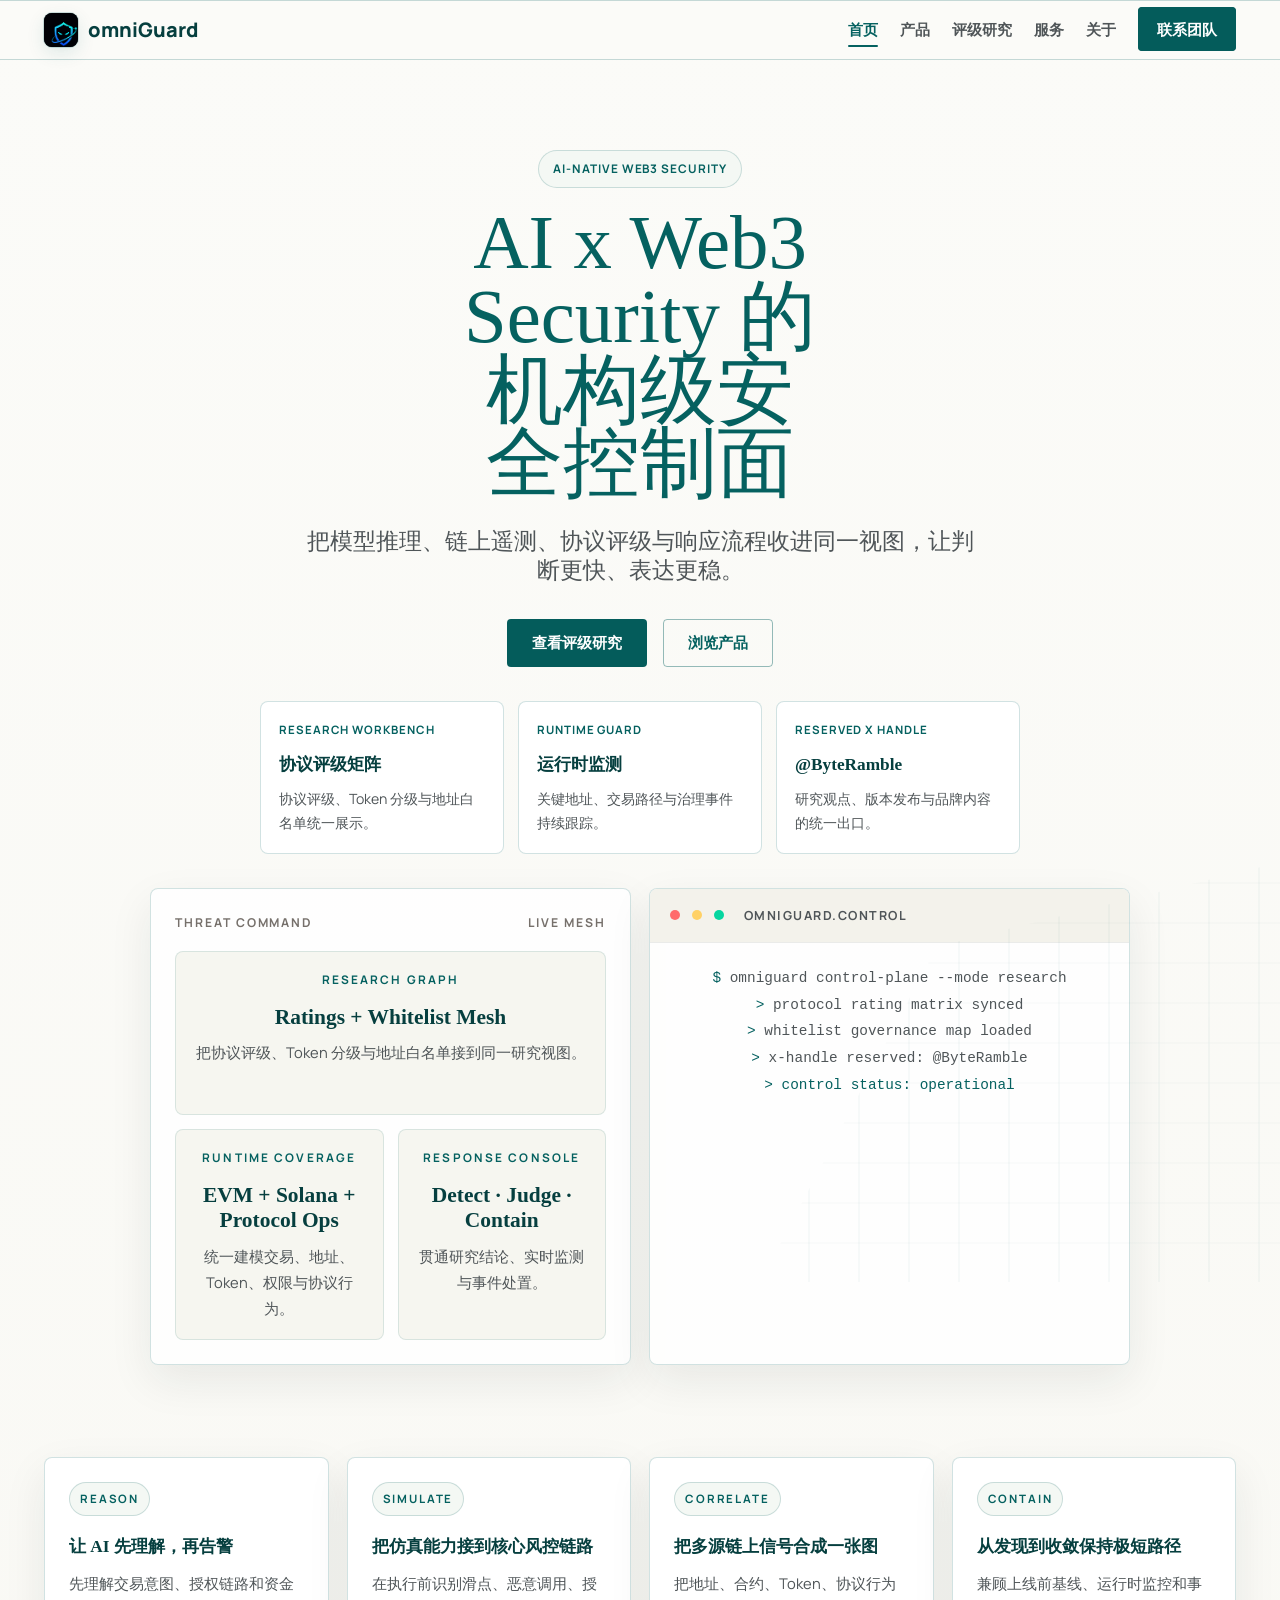
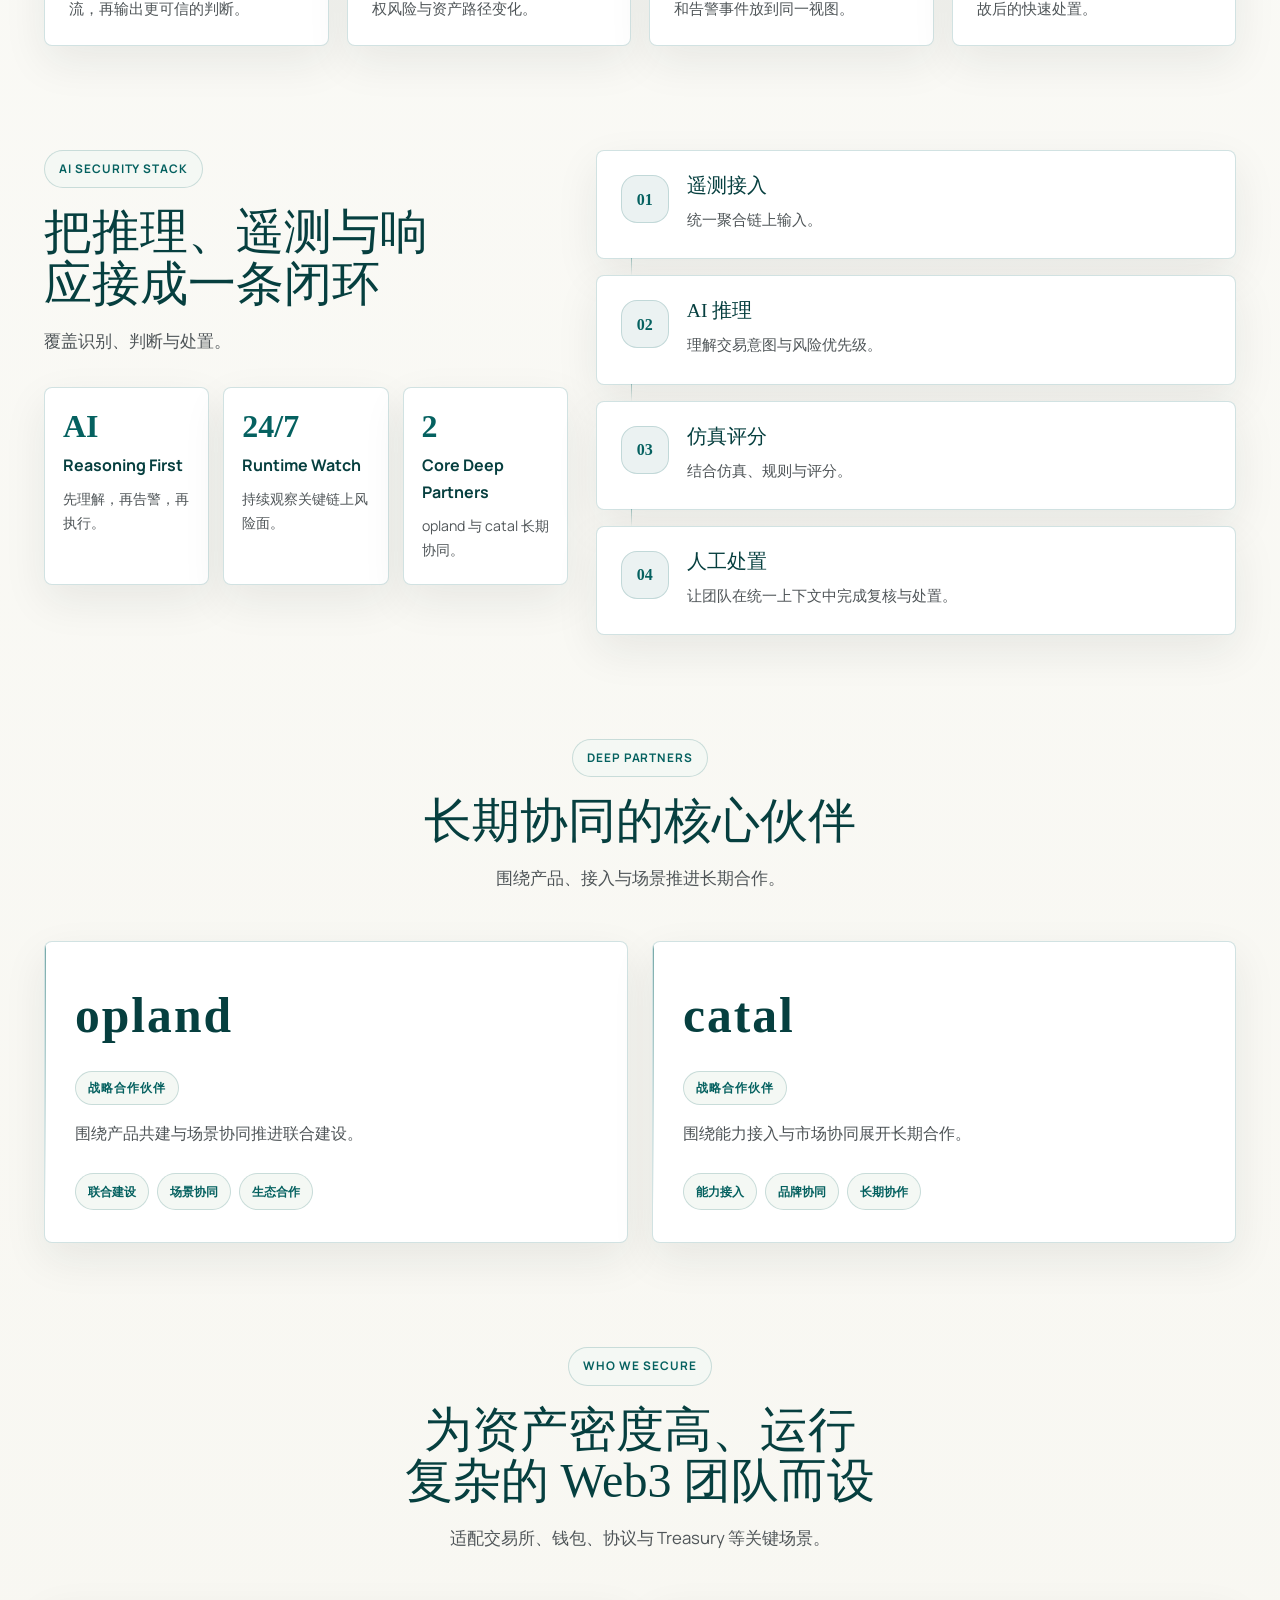
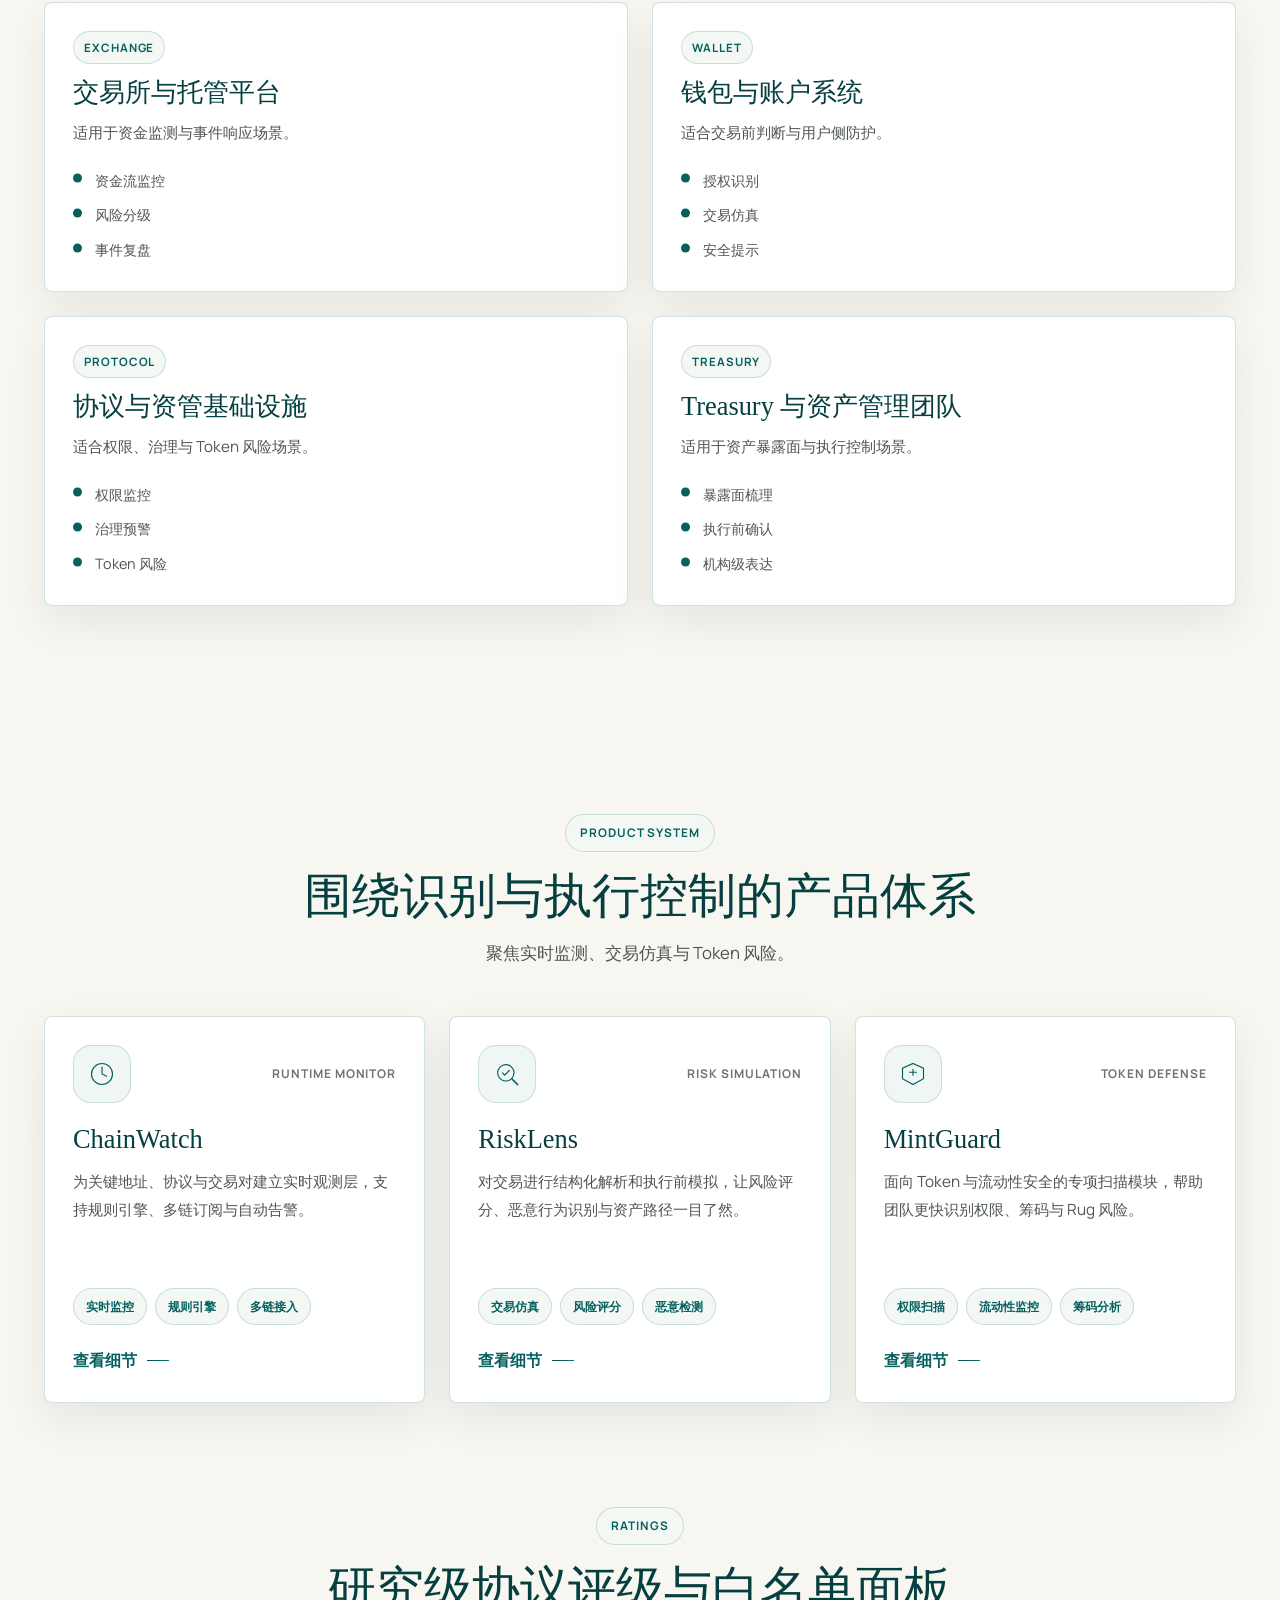
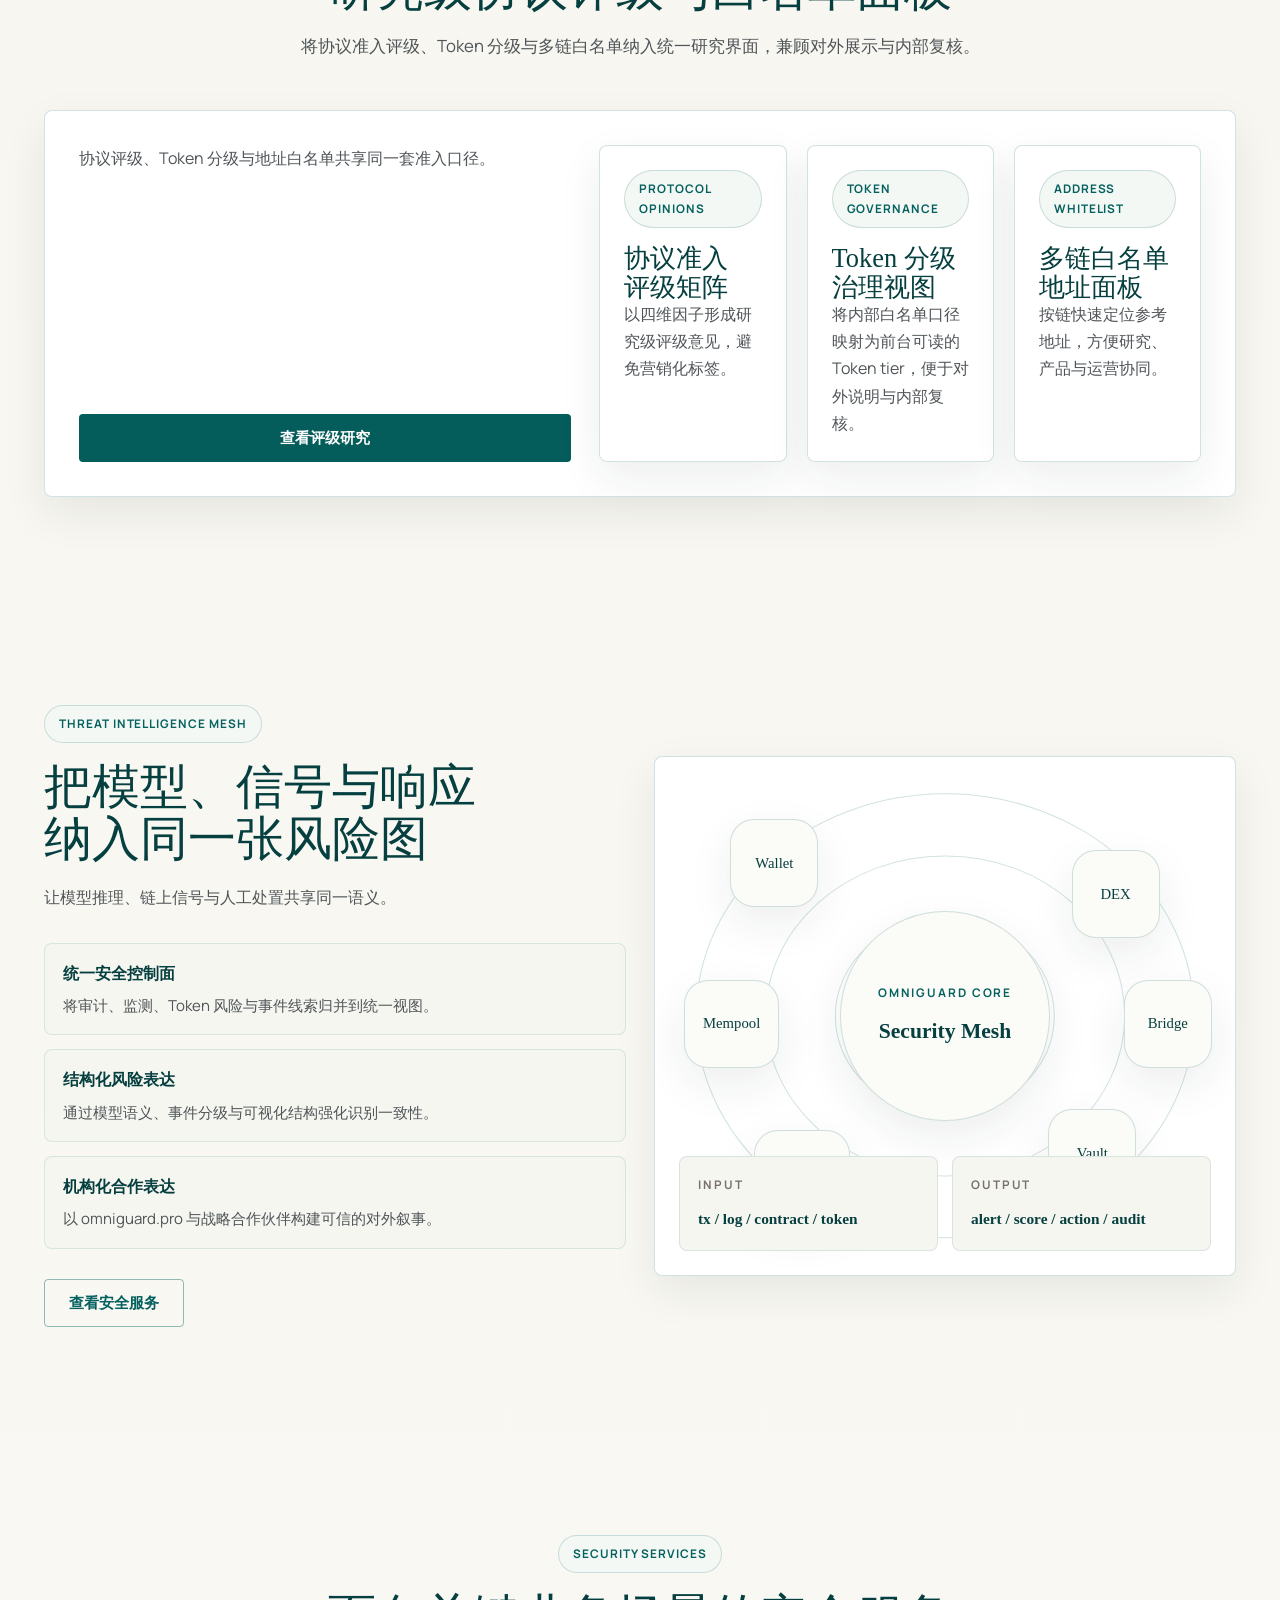
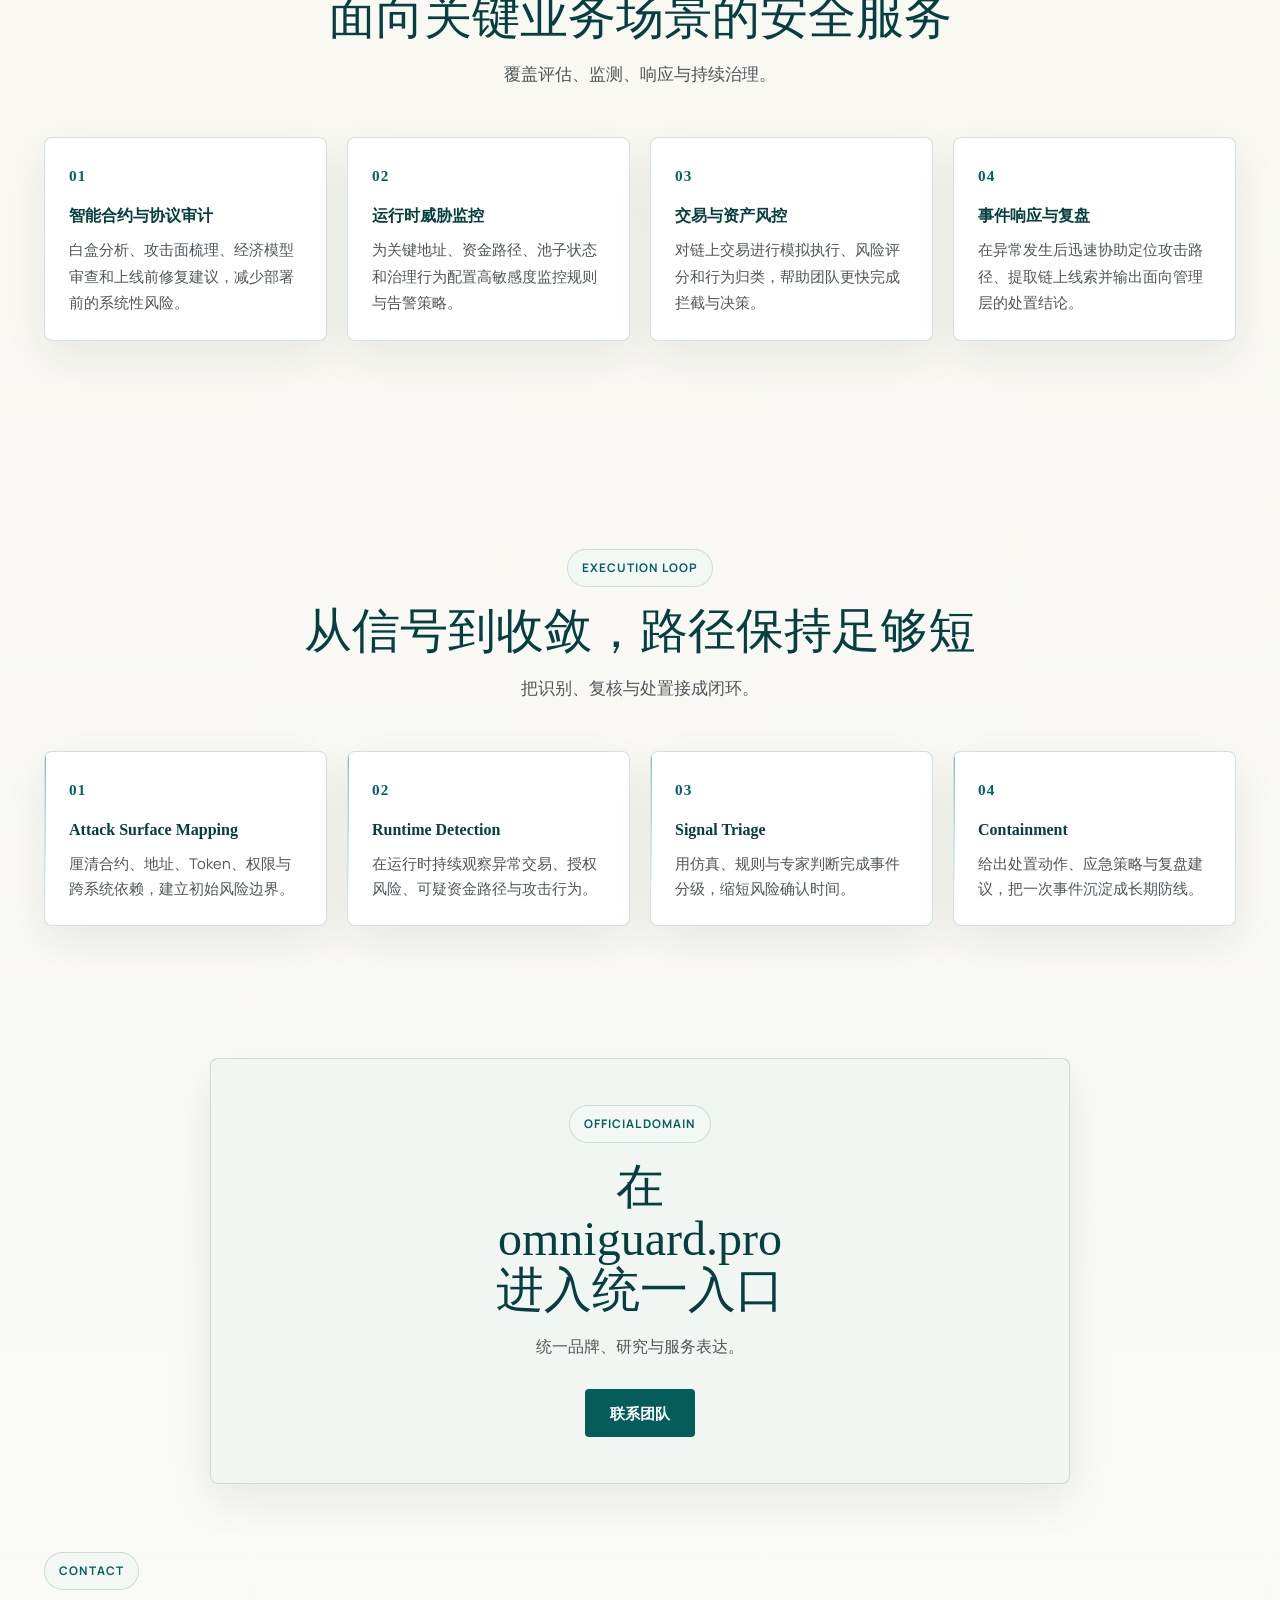
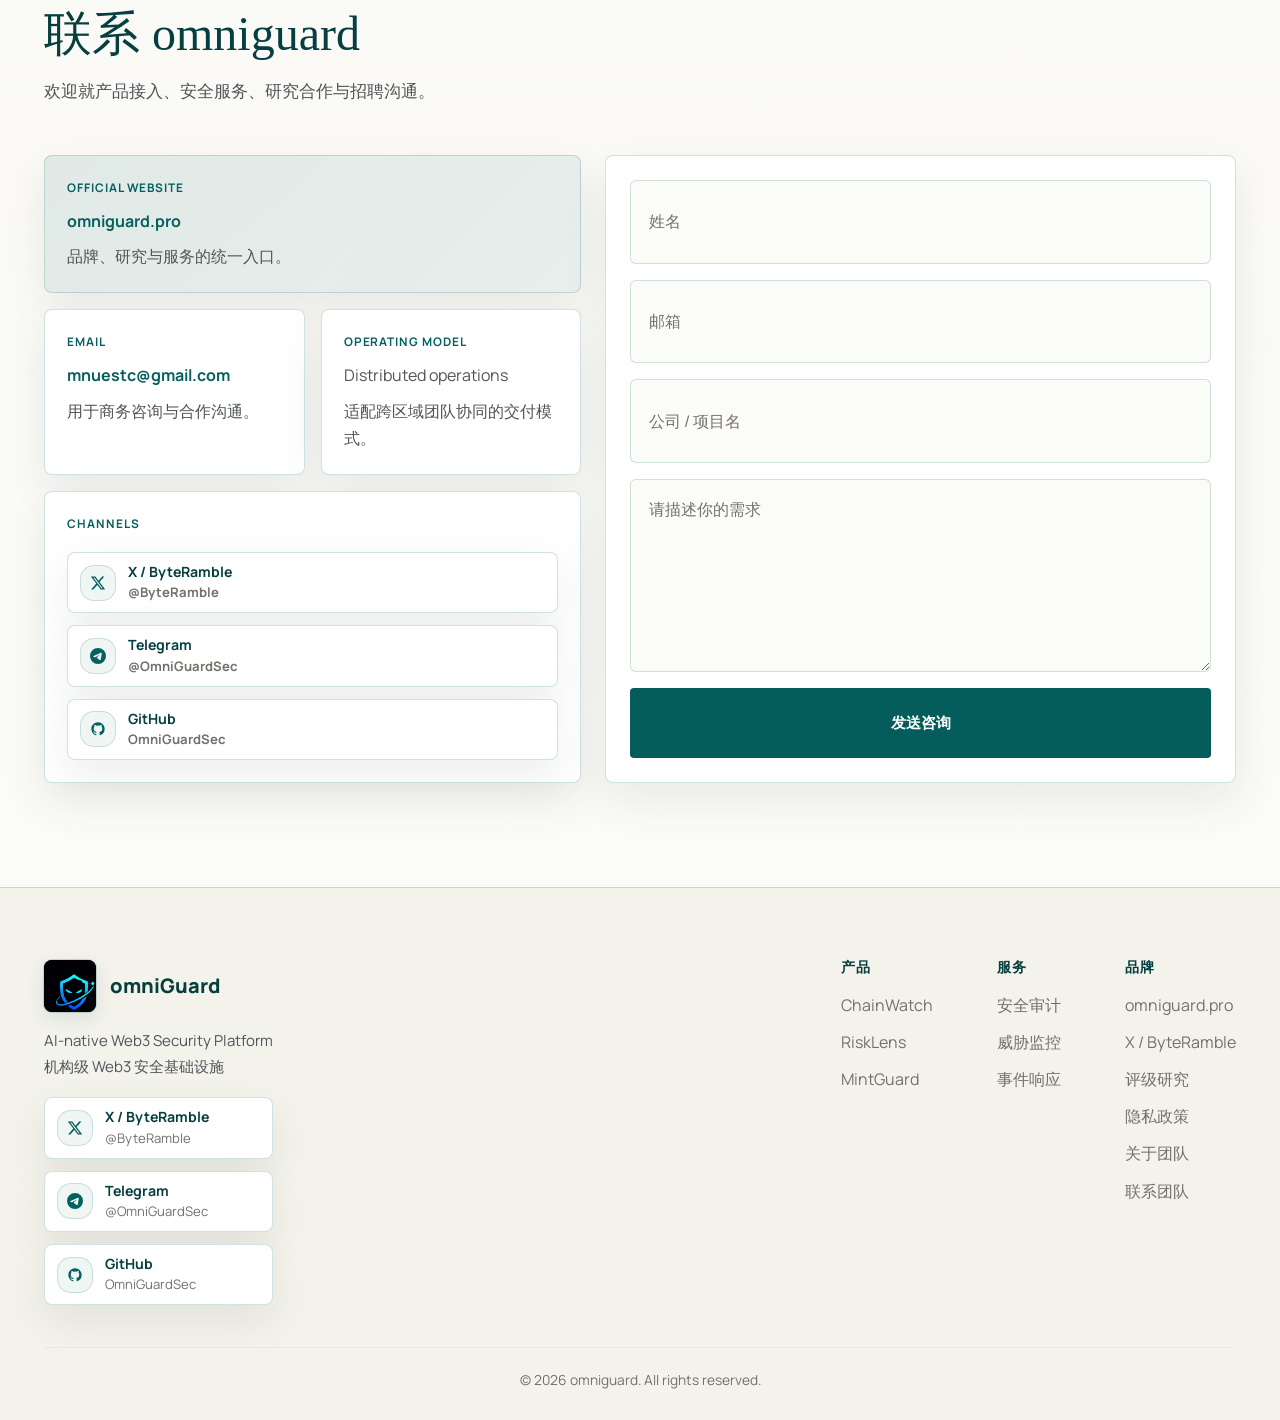
==== commit bfeb5eb7: "Deploy Omniguard site from 53487b1f0bff623750f61df28ea18f3dd6008f48" ====
--- a/index.html
+++ b/index.html
@@ -1 +1 @@
-<!DOCTYPE html><html lang="zh-CN"> <head><meta charset="UTF-8"><meta name="viewport" content="width=device-width, initial-scale=1.0"><title>omniguard | AI 原生 Web3 安全平台</title><meta name="description" content="omniguard.pro 是面向 Web3 团队的 AI 原生安全平台，覆盖链上监测、交易仿真、Token 风险分析、审计与事件响应。"><meta property="og:title" content="omniguard | AI 原生 Web3 安全平台"><meta property="og:description" content="omniguard.pro 是面向 Web3 团队的 AI 原生安全平台，覆盖链上监测、交易仿真、Token 风险分析、审计与事件响应。"><meta property="og:type" content="website"><meta property="og:url" content="https://omniguard.pro/"><link rel="canonical" href="https://omniguard.pro/"><link rel="icon" type="image/png" href="/favicon.png"><link rel="preconnect" href="https://fonts.googleapis.com"><link rel="preconnect" href="https://fonts.gstatic.com" crossorigin><link href="https://fonts.googleapis.com/css2?family=Manrope:wght@400;500;600;700;800&family=Sora:wght@400;500;600;700;800&display=swap" rel="stylesheet"><link rel="stylesheet" href="/_astro/BaseLayout.U9C_okvg.css"></head> <body data-brand="omniguard" data-email-user="mnuestc" data-email-host="gmail.com"> <nav class="navbar"> <div class="container"> <a href="/" class="logo" aria-label="omniguard 首页"> <img src="/brand/omniguard-mark.png" alt="" class="logo-mark" width="650" height="650" loading="eager" decoding="async" aria-hidden="true"> <img src="/brand/omniguard-wordmark.png" alt="" class="logo-wordmark" width="840" height="150" loading="eager" decoding="async" aria-hidden="true"> </a> <ul class="nav-links"> <li> <a href="/" class="active"> 首页 </a> </li><li> <a href="/products"> 产品 </a> </li><li> <a href="/ratings"> 评级研究 </a> </li><li> <a href="/services"> 服务 </a> </li><li> <a href="/about"> 关于 </a> </li> <li> <a href="https://omniguard.pro" class="nav-domain" target="_blank" rel="noopener"> omniguard.pro </a> </li> <li> <a href="/#contact" class="btn-contact">联系团队</a> </li> </ul> <button class="mobile-menu-btn" aria-label="菜单"><span></span><span></span><span></span></button> </div> </nav> <main class="site-main">  <section class="hero"> <div class="container hero-grid"> <div class="hero-copy"> <span class="section-kicker fade-in">AI-NATIVE WEB3 SECURITY</span> <h1 class="fade-in">  <span class="gradient-text">AI x Web3 Security</span>  的机构级安全控制面 </h1> <p class="hero-desc fade-in">把模型推理、链上遥测、协议评级与响应流程收进同一视图，让判断更快、表达更稳。</p> <div class="hero-actions fade-in"> <a href="/ratings" class="btn btn-primary">查看评级研究</a> <a href="/products" class="btn btn-ghost">浏览产品</a> </div> <div class="hero-proof fade-in"> <a href="/ratings" class="proof-item proof-item-link"> <span class="proof-label">Research Workbench</span> <strong>协议评级矩阵</strong> <p>协议评级、Token 分级与地址白名单统一展示。</p> </a><a href="/products#chainwatch" class="proof-item proof-item-link"> <span class="proof-label">Runtime Guard</span> <strong>运行时监测</strong> <p>关键地址、交易路径与治理事件持续跟踪。</p> </a><a href="https://x.com/ByteRamble" class="proof-item proof-item-link" target="_blank" rel="noopener"> <span class="proof-label">Reserved X Handle</span> <strong>@ByteRamble</strong> <p>研究观点、版本发布与品牌内容的统一出口。</p> </a> </div> </div> <div class="hero-stack fade-in"> <div class="hero-orbit" aria-hidden="true"> <span class="orbit orbit-a"></span> <span class="orbit orbit-b"></span> <span class="orbit orbit-c"></span> <span class="orbit-node node-a"></span> <span class="orbit-node node-b"></span> <span class="orbit-node node-c"></span> <span class="orbit-node node-d"></span> </div> <div class="glass-panel hero-board"> <div class="panel-topline"> <span>Threat Command</span> <span>Live Mesh</span> </div> <div class="signal-grid"> <div class="signal-card signal-card-wide"> <span class="signal-label">Research Graph</span> <strong>Ratings + Whitelist Mesh</strong> <p>把协议评级、Token 分级与地址白名单接到同一研究视图。</p> </div><div class="signal-card"> <span class="signal-label">Runtime Coverage</span> <strong>EVM + Solana + Protocol Ops</strong> <p>统一建模交易、地址、Token、权限与协议行为。</p> </div><div class="signal-card"> <span class="signal-label">Response Console</span> <strong>Detect · Judge · Contain</strong> <p>贯通研究结论、实时监测与事件处置。</p> </div> </div> </div> <div class="glass-panel hero-terminal"> <div class="terminal-top"> <span></span> <span></span> <span></span> <b>omniguard.control</b> </div> <div class="terminal-body"> <p class="terminal-line"> <span class="terminal-key">$</span>   omniguard control-plane --mode research </p><p class="terminal-line"> <span class="terminal-key">&gt;</span>   protocol rating matrix synced </p><p class="terminal-line"> <span class="terminal-key">&gt;</span>   whitelist governance map loaded </p><p class="terminal-line"> <span class="terminal-key">&gt;</span>   x-handle reserved: @ByteRamble </p><p class="terminal-line terminal-ok"> <span class="terminal-key">&gt;</span>   control status: operational </p> </div> </div> </div> </div> </section> <section class="trust-strip"> <div class="container"> <div class="trust-grid"> <article class="trust-card fade-in"> <span class="trust-label">Reason</span> <strong>让 AI 先理解，再告警</strong> <p>先理解交易意图、授权链路和资金流，再输出更可信的判断。</p> </article><article class="trust-card fade-in"> <span class="trust-label">Simulate</span> <strong>把仿真能力接到核心风控链路</strong> <p>在执行前识别滑点、恶意调用、授权风险与资产路径变化。</p> </article><article class="trust-card fade-in"> <span class="trust-label">Correlate</span> <strong>把多源链上信号合成一张图</strong> <p>把地址、合约、Token、协议行为和告警事件放到同一视图。</p> </article><article class="trust-card fade-in"> <span class="trust-label">Contain</span> <strong>从发现到收敛保持极短路径</strong> <p>兼顾上线前基线、运行时监控和事故后的快速处置。</p> </article> </div> </div> </section> <section class="stack-section"> <div class="container stack-layout"> <div class="stack-copy fade-in"> <div class="section-head section-head-left"> <span class="section-kicker">AI SECURITY STACK</span> <h2 class="section-title">把推理、遥测与响应接成一条闭环</h2> <p class="section-desc">覆盖识别、判断与处置。</p> </div> <div class="stack-metrics"> <article class="stack-metric"> <strong>AI</strong> <span>Reasoning First</span> <p>先理解，再告警，再执行。</p> </article><article class="stack-metric"> <strong>24/7</strong> <span>Runtime Watch</span> <p>持续观察关键链上风险面。</p> </article><article class="stack-metric"> <strong>2</strong> <span>Core Deep Partners</span> <p>opland 与 catal 长期协同。</p> </article> </div> </div> <div class="stack-flow fade-in"> <article class="stack-layer"> <span class="stack-layer-index">01</span> <div class="stack-layer-body"> <h3>遥测接入</h3> <p>统一聚合链上输入。</p> </div> </article><article class="stack-layer"> <span class="stack-layer-index">02</span> <div class="stack-layer-body"> <h3>AI 推理</h3> <p>理解交易意图与风险优先级。</p> </div> </article><article class="stack-layer"> <span class="stack-layer-index">03</span> <div class="stack-layer-body"> <h3>仿真评分</h3> <p>结合仿真、规则与评分。</p> </div> </article><article class="stack-layer"> <span class="stack-layer-index">04</span> <div class="stack-layer-body"> <h3>人工处置</h3> <p>让团队在统一上下文中完成复核与处置。</p> </div> </article> </div> </div> </section> <section class="partners-section"> <div class="container"> <div class="section-head"> <span class="section-kicker">DEEP PARTNERS</span> <h2 class="section-title">长期协同的核心伙伴</h2> <p class="section-desc">围绕产品、接入与场景推进长期合作。</p> </div> <div class="partner-grid"> <article class="partner-card fade-in"> <div class="partner-mark">opland</div> <span class="partner-role">战略合作伙伴</span> <p>围绕产品共建与场景协同推进联合建设。</p> <div class="partner-tags"> <span class="tag">联合建设</span><span class="tag">场景协同</span><span class="tag">生态合作</span> </div> </article><article class="partner-card fade-in"> <div class="partner-mark">catal</div> <span class="partner-role">战略合作伙伴</span> <p>围绕能力接入与市场协同展开长期合作。</p> <div class="partner-tags"> <span class="tag">能力接入</span><span class="tag">品牌协同</span><span class="tag">长期协作</span> </div> </article> </div> </div> </section> <section class="audience-section"> <div class="container"> <div class="section-head"> <span class="section-kicker">WHO WE SECURE</span> <h2 class="section-title">为资产密度高、运行复杂的 Web3 团队而设</h2> <p class="section-desc">适配交易所、钱包、协议与 Treasury 等关键场景。</p> </div> <div class="audience-grid"> <article class="audience-card fade-in"> <span class="audience-label">Exchange</span> <h3>交易所与托管平台</h3> <p>适用于资金监测与事件响应场景。</p> <ul class="audience-list"> <li>资金流监控</li><li>风险分级</li><li>事件复盘</li> </ul> </article><article class="audience-card fade-in"> <span class="audience-label">Wallet</span> <h3>钱包与账户系统</h3> <p>适合交易前判断与用户侧防护。</p> <ul class="audience-list"> <li>授权识别</li><li>交易仿真</li><li>安全提示</li> </ul> </article><article class="audience-card fade-in"> <span class="audience-label">Protocol</span> <h3>协议与资管基础设施</h3> <p>适合权限、治理与 Token 风险场景。</p> <ul class="audience-list"> <li>权限监控</li><li>治理预警</li><li>Token 风险</li> </ul> </article><article class="audience-card fade-in"> <span class="audience-label">Treasury</span> <h3>Treasury 与资产管理团队</h3> <p>适用于资产暴露面与执行控制场景。</p> <ul class="audience-list"> <li>暴露面梳理</li><li>执行前确认</li><li>机构级表达</li> </ul> </article> </div> </div> </section> <section class="products-preview"> <div class="container"> <div class="section-head"> <span class="section-kicker">PRODUCT SYSTEM</span> <h2 class="section-title">围绕识别与执行控制的产品体系</h2> <p class="section-desc">聚焦实时监测、交易仿真与 Token 风险。</p> </div> <div class="product-cards"> <article class="product-card fade-in"> <div class="card-head"> <div class="card-icon-wrap"> <svg class width="28px" height="28px" viewBox="0 0 48 48" aria-hidden="true"><circle cx="24" cy="24" r="18" fill="none" stroke="currentColor" stroke-width="2"></circle><path d="M24 12 L24 24 L32 28" fill="none" stroke="currentColor" stroke-width="2" stroke-linecap="round"></path></svg> </div> <span class="card-meta">Runtime Monitor</span> </div> <h3>ChainWatch</h3> <p>为关键地址、协议与交易对建立实时观测层，支持规则引擎、多链订阅与自动告警。</p> <div class="card-tags"> <span class="tag">实时监控</span><span class="tag">规则引擎</span><span class="tag">多链接入</span> </div> <a href="/products#chainwatch" class="card-link">查看细节</a> </article><article class="product-card fade-in"> <div class="card-head"> <div class="card-icon-wrap"> <svg class width="28px" height="28px" viewBox="0 0 48 48" aria-hidden="true"><circle cx="22" cy="22" r="14" fill="none" stroke="currentColor" stroke-width="2"></circle><line x1="33" y1="33" x2="42" y2="42" stroke="currentColor" stroke-width="3" stroke-linecap="round"></line><path d="M16 22 L20 26 L28 18" fill="none" stroke="currentColor" stroke-width="2" stroke-linecap="round" stroke-linejoin="round"></path></svg> </div> <span class="card-meta">Risk Simulation</span> </div> <h3>RiskLens</h3> <p>对交易进行结构化解析和执行前模拟，让风险评分、恶意行为识别与资产路径一目了然。</p> <div class="card-tags"> <span class="tag">交易仿真</span><span class="tag">风险评分</span><span class="tag">恶意检测</span> </div> <a href="/products#risklens" class="card-link">查看细节</a> </article><article class="product-card fade-in"> <div class="card-head"> <div class="card-icon-wrap"> <svg class width="28px" height="28px" viewBox="0 0 48 48" aria-hidden="true"><path d="M24 6 L42 14 L42 32 L24 42 L6 32 L6 14 Z" fill="none" stroke="currentColor" stroke-width="2"></path><path d="M24 16 L24 26 M18 21 L30 21" fill="none" stroke="currentColor" stroke-width="2" stroke-linecap="round"></path></svg> </div> <span class="card-meta">Token Defense</span> </div> <h3>MintGuard</h3> <p>面向 Token 与流动性安全的专项扫描模块，帮助团队更快识别权限、筹码与 Rug 风险。</p> <div class="card-tags"> <span class="tag">权限扫描</span><span class="tag">流动性监控</span><span class="tag">筹码分析</span> </div> <a href="/products#mintguard" class="card-link">查看细节</a> </article> </div> </div> </section> <section class="ratings-preview"> <div class="container"> <div class="section-head"> <span class="section-kicker">RATINGS</span> <h2 class="section-title">研究级协议评级与白名单面板</h2> <p class="section-desc">将协议准入评级、Token 分级与多链白名单纳入统一研究界面，兼顾对外展示与内部复核。</p> </div> <div class="ratings-preview-shell glass-panel fade-in"> <div class="ratings-preview-copy"> <p>协议评级、Token 分级与地址白名单共享同一套准入口径。</p> <a href="/ratings" class="btn btn-primary">查看评级研究</a> </div> <div class="ratings-preview-grid"> <article class="ratings-preview-card"> <span class="section-kicker ratings-preview-kicker">Protocol Opinions</span> <h3>协议准入评级矩阵</h3> <p>以四维因子形成研究级评级意见，避免营销化标签。</p> </article><article class="ratings-preview-card"> <span class="section-kicker ratings-preview-kicker">Token Governance</span> <h3>Token 分级治理视图</h3> <p>将内部白名单口径映射为前台可读的 Token tier，便于对外说明与内部复核。</p> </article><article class="ratings-preview-card"> <span class="section-kicker ratings-preview-kicker">Address Whitelist</span> <h3>多链白名单地址面板</h3> <p>按链快速定位参考地址，方便研究、产品与运营协同。</p> </article> </div> </div> </div> </section> <section class="intelligence-section"> <div class="container intelligence-layout"> <div class="intel-copy fade-in"> <span class="section-kicker">THREAT INTELLIGENCE MESH</span> <h2>把模型、信号与响应纳入同一张风险图</h2> <p>让模型推理、链上信号与人工处置共享同一语义。</p> <ul class="intel-list"> <li> <strong>统一安全控制面</strong> <span>将审计、监测、Token 风险与事件线索归并到统一视图。</span> </li><li> <strong>结构化风险表达</strong> <span>通过模型语义、事件分级与可视化结构强化识别一致性。</span> </li><li> <strong>机构化合作表达</strong> <span>以 omniguard.pro 与战略合作伙伴构建可信的对外叙事。</span> </li> </ul> <a href="/services" class="btn btn-ghost">查看安全服务</a> </div> <div class="mesh-board glass-panel fade-in" aria-hidden="true"> <span class="mesh-ring mesh-ring-a"></span> <span class="mesh-ring mesh-ring-b"></span> <span class="mesh-ring mesh-ring-c"></span> <div class="mesh-center"> <span>omniguard core</span> <strong>Security Mesh</strong> </div> <span class="mesh-node node-1">Wallet</span><span class="mesh-node node-2">DEX</span><span class="mesh-node node-3">Bridge</span><span class="mesh-node node-4">Vault</span><span class="mesh-node node-5">Exchange</span><span class="mesh-node node-6">Mempool</span> <div class="mesh-footer"> <div> <span>Input</span> <strong>tx / log / contract / token</strong> </div> <div> <span>Output</span> <strong>alert / score / action / audit</strong> </div> </div> </div> </div> </section> <section class="services-preview"> <div class="container"> <div class="section-head"> <span class="section-kicker">SECURITY SERVICES</span> <h2 class="section-title">面向关键业务场景的安全服务</h2> <p class="section-desc">覆盖评估、监测、响应与持续治理。</p> </div> <div class="services-grid"> <article class="service-item fade-in"> <span class="service-index">01</span> <h4>智能合约与协议审计</h4> <p>白盒分析、攻击面梳理、经济模型审查和上线前修复建议，减少部署前的系统性风险。</p> </article><article class="service-item fade-in"> <span class="service-index">02</span> <h4>运行时威胁监控</h4> <p>为关键地址、资金路径、池子状态和治理行为配置高敏感度监控规则与告警策略。</p> </article><article class="service-item fade-in"> <span class="service-index">03</span> <h4>交易与资产风控</h4> <p>对链上交易进行模拟执行、风险评分和行为归类，帮助团队更快完成拦截与决策。</p> </article><article class="service-item fade-in"> <span class="service-index">04</span> <h4>事件响应与复盘</h4> <p>在异常发生后迅速协助定位攻击路径、提取链上线索并输出面向管理层的处置结论。</p> </article> </div> </div> </section> <section class="workflow-section"> <div class="container"> <div class="section-head"> <span class="section-kicker">EXECUTION LOOP</span> <h2 class="section-title">从信号到收敛，路径保持足够短</h2> <p class="section-desc">把识别、复核与处置接成闭环。</p> </div> <div class="workflow-grid"> <article class="workflow-step fade-in"> <span class="step-number">01</span> <h4>Attack Surface Mapping</h4> <p>厘清合约、地址、Token、权限与跨系统依赖，建立初始风险边界。</p> </article><article class="workflow-step fade-in"> <span class="step-number">02</span> <h4>Runtime Detection</h4> <p>在运行时持续观察异常交易、授权风险、可疑资金路径与攻击行为。</p> </article><article class="workflow-step fade-in"> <span class="step-number">03</span> <h4>Signal Triage</h4> <p>用仿真、规则与专家判断完成事件分级，缩短风险确认时间。</p> </article><article class="workflow-step fade-in"> <span class="step-number">04</span> <h4>Containment</h4> <p>给出处置动作、应急策略与复盘建议，把一次事件沉淀成长期防线。</p> </article> </div> </div> </section> <section class="cta"> <div class="container"> <div class="domain-banner fade-in"> <span class="section-kicker">OFFICIAL DOMAIN</span> <h2>在 omniguard.pro 进入统一入口</h2> <p>统一品牌、研究与服务表达。</p> <a href="/#contact" class="btn btn-primary">联系团队</a> </div> </div> </section> <section id="contact" class="contact"> <div class="container"> <div class="section-head section-head-left"> <span class="section-kicker">CONTACT</span> <h2 class="section-title">联系 omniguard</h2> <p class="section-desc">欢迎就产品接入、安全服务、研究合作与招聘沟通。</p> </div> <div class="contact-shell"> <div class="contact-info"> <div class="info-item primary fade-in"> <span class="info-label">Official Website</span> <a href="https://omniguard.pro" target="_blank" rel="noopener"> omniguard.pro </a> <p>品牌、研究与服务的统一入口。</p> </div> <div class="info-row"> <div class="info-item fade-in"> <span class="info-label">Email</span> <p><a href="#" data-mailto data-email></a></p> <p>用于商务咨询与合作沟通。</p> </div><div class="info-item fade-in"> <span class="info-label">Operating Model</span> <p>Distributed operations</p> <p>适配跨区域团队协同的交付模式。</p> </div> </div> <div class="info-item fade-in"> <span class="info-label">Channels</span> <div class="social-links social-links-compact"> <a href="https://x.com/ByteRamble" target="_blank" rel="noopener" class="social-link-card" aria-label="X / ByteRamble @ByteRamble" title="X / ByteRamble @ByteRamble"> <span class="social-link-icon" aria-hidden="true"> <svg class width="16px" height="16px" viewBox="0 0 24 24" aria-hidden="true"><path d="M18.244 2.25h3.308l-7.227 8.26 8.502 11.24H16.17l-5.214-6.817L4.99 21.75H1.68l7.73-8.835L1.254 2.25H8.08l4.713 6.231zm-1.161 17.52h1.833L7.084 4.126H5.117z" fill="currentColor"></path></svg> </span> <span class="social-link-copy"> <strong>X / ByteRamble</strong> <span>@ByteRamble</span>  </span> </a><a href="https://t.me/OmniGuardSec" target="_blank" rel="noopener" class="social-link-card" aria-label="Telegram @OmniGuardSec" title="Telegram @OmniGuardSec"> <span class="social-link-icon" aria-hidden="true"> <svg class width="16px" height="16px" viewBox="0 0 24 24" aria-hidden="true"><path d="M11.944 0A12 12 0 000 12a12 12 0 0012 12 12 12 0 0012-12A12 12 0 0012 0h-.056zm4.962 7.224c.1-.002.321.023.465.14a.506.506 0 01.171.325c.016.093.036.306.02.472-.18 1.898-.962 6.502-1.36 8.627-.168.9-.499 1.201-.82 1.23-.696.065-1.225-.46-1.9-.902-1.056-.693-1.653-1.124-2.678-1.8-1.185-.78-.417-1.21.258-1.91.177-.184 3.247-2.977 3.307-3.23.007-.032.014-.15-.056-.212s-.174-.041-.249-.024c-.106.024-1.793 1.14-5.061 3.345-.48.33-.913.49-1.302.48-.428-.008-1.252-.241-1.865-.44-.752-.245-1.349-.374-1.297-.789.027-.216.325-.437.893-.663 3.498-1.524 5.83-2.529 6.998-3.014 3.332-1.386 4.025-1.627 4.476-1.635z" fill="currentColor"></path></svg> </span> <span class="social-link-copy"> <strong>Telegram</strong> <span>@OmniGuardSec</span>  </span> </a><a href="https://github.com/OmniGuardSec" target="_blank" rel="noopener" class="social-link-card" aria-label="GitHub OmniGuardSec" title="GitHub OmniGuardSec"> <span class="social-link-icon" aria-hidden="true"> <svg class width="16px" height="16px" viewBox="0 0 24 24" aria-hidden="true"><path d="M12 2C6.477 2 2 6.484 2 12.017c0 4.425 2.865 8.18 6.839 9.504.5.092.682-.217.682-.483 0-.237-.008-.868-.013-1.703-2.782.605-3.369-1.343-3.369-1.343-.454-1.158-1.11-1.466-1.11-1.466-.908-.62.069-.608.069-.608 1.003.07 1.531 1.032 1.531 1.032.892 1.53 2.341 1.088 2.91.832.092-.647.35-1.088.636-1.338-2.22-.253-4.555-1.113-4.555-4.951 0-1.093.39-1.988 1.029-2.688-.103-.253-.446-1.272.098-2.65 0 0 .84-.27 2.75 1.026A9.564 9.564 0 0112 6.844c.85.004 1.705.115 2.504.337 1.909-1.296 2.747-1.027 2.747-1.027.546 1.379.202 2.398.1 2.651.64.7 1.028 1.595 1.028 2.688 0 3.848-2.339 4.695-4.566 4.943.359.309.678.92.678 1.855 0 1.338-.012 2.419-.012 2.747 0 .268.18.58.688.482A10.019 10.019 0 0022 12.017C22 6.484 17.522 2 12 2z" fill="currentColor"></path></svg> </span> <span class="social-link-copy"> <strong>GitHub</strong> <span>OmniGuardSec</span>  </span> </a> </div> </div> </div> <form class="contact-form fade-in"> <input type="text" placeholder="姓名" required> <input type="email" placeholder="邮箱" required> <input type="text" placeholder="公司 / 项目名" required> <textarea placeholder="请描述你的需求" rows="5" required></textarea> <button type="submit" class="btn btn-primary">发送咨询</button> </form> </div> </div> </section>  </main> <footer> <div class="container"> <div class="footer-content"> <div class="footer-brand"> <a href="/" class="logo" aria-label="omniguard 首页"> <img src="/brand/omniguard-mark.png" alt="" class="logo-mark" width="650" height="650" loading="eager" decoding="async" aria-hidden="true"> <img src="/brand/omniguard-wordmark.png" alt="" class="logo-wordmark" width="840" height="150" loading="eager" decoding="async" aria-hidden="true"> </a> <p>AI-native Web3 Security Platform<br>机构级 Web3 安全基础设施</p> <div class="social-links social-links-compact"> <a href="https://x.com/ByteRamble" target="_blank" rel="noopener" class="social-link-card" aria-label="X / ByteRamble @ByteRamble" title="X / ByteRamble @ByteRamble"> <span class="social-link-icon" aria-hidden="true"> <svg class width="16px" height="16px" viewBox="0 0 24 24" aria-hidden="true"><path d="M18.244 2.25h3.308l-7.227 8.26 8.502 11.24H16.17l-5.214-6.817L4.99 21.75H1.68l7.73-8.835L1.254 2.25H8.08l4.713 6.231zm-1.161 17.52h1.833L7.084 4.126H5.117z" fill="currentColor"></path></svg> </span> <span class="social-link-copy"> <strong>X / ByteRamble</strong> <span>@ByteRamble</span>  </span> </a><a href="https://t.me/OmniGuardSec" target="_blank" rel="noopener" class="social-link-card" aria-label="Telegram @OmniGuardSec" title="Telegram @OmniGuardSec"> <span class="social-link-icon" aria-hidden="true"> <svg class width="16px" height="16px" viewBox="0 0 24 24" aria-hidden="true"><path d="M11.944 0A12 12 0 000 12a12 12 0 0012 12 12 12 0 0012-12A12 12 0 0012 0h-.056zm4.962 7.224c.1-.002.321.023.465.14a.506.506 0 01.171.325c.016.093.036.306.02.472-.18 1.898-.962 6.502-1.36 8.627-.168.9-.499 1.201-.82 1.23-.696.065-1.225-.46-1.9-.902-1.056-.693-1.653-1.124-2.678-1.8-1.185-.78-.417-1.21.258-1.91.177-.184 3.247-2.977 3.307-3.23.007-.032.014-.15-.056-.212s-.174-.041-.249-.024c-.106.024-1.793 1.14-5.061 3.345-.48.33-.913.49-1.302.48-.428-.008-1.252-.241-1.865-.44-.752-.245-1.349-.374-1.297-.789.027-.216.325-.437.893-.663 3.498-1.524 5.83-2.529 6.998-3.014 3.332-1.386 4.025-1.627 4.476-1.635z" fill="currentColor"></path></svg> </span> <span class="social-link-copy"> <strong>Telegram</strong> <span>@OmniGuardSec</span>  </span> </a><a href="https://github.com/OmniGuardSec" target="_blank" rel="noopener" class="social-link-card" aria-label="GitHub OmniGuardSec" title="GitHub OmniGuardSec"> <span class="social-link-icon" aria-hidden="true"> <svg class width="16px" height="16px" viewBox="0 0 24 24" aria-hidden="true"><path d="M12 2C6.477 2 2 6.484 2 12.017c0 4.425 2.865 8.18 6.839 9.504.5.092.682-.217.682-.483 0-.237-.008-.868-.013-1.703-2.782.605-3.369-1.343-3.369-1.343-.454-1.158-1.11-1.466-1.11-1.466-.908-.62.069-.608.069-.608 1.003.07 1.531 1.032 1.531 1.032.892 1.53 2.341 1.088 2.91.832.092-.647.35-1.088.636-1.338-2.22-.253-4.555-1.113-4.555-4.951 0-1.093.39-1.988 1.029-2.688-.103-.253-.446-1.272.098-2.65 0 0 .84-.27 2.75 1.026A9.564 9.564 0 0112 6.844c.85.004 1.705.115 2.504.337 1.909-1.296 2.747-1.027 2.747-1.027.546 1.379.202 2.398.1 2.651.64.7 1.028 1.595 1.028 2.688 0 3.848-2.339 4.695-4.566 4.943.359.309.678.92.678 1.855 0 1.338-.012 2.419-.012 2.747 0 .268.18.58.688.482A10.019 10.019 0 0022 12.017C22 6.484 17.522 2 12 2z" fill="currentColor"></path></svg> </span> <span class="social-link-copy"> <strong>GitHub</strong> <span>OmniGuardSec</span>  </span> </a> </div> </div> <div class="footer-links"> <div class="link-group"> <h4>产品</h4> <a href="/products#chainwatch"> ChainWatch </a><a href="/products#risklens"> RiskLens </a><a href="/products#mintguard"> MintGuard </a> </div><div class="link-group"> <h4>服务</h4> <a href="/services"> 安全审计 </a><a href="/services"> 威胁监控 </a><a href="/services"> 事件响应 </a> </div><div class="link-group"> <h4>品牌</h4> <a href="https://omniguard.pro" target="_blank" rel="noopener"> omniguard.pro </a><a href="https://x.com/ByteRamble" target="_blank" rel="noopener"> X / ByteRamble </a><a href="/ratings"> 评级研究 </a><a href="/privacy"> 隐私政策 </a><a href="/about"> 关于团队 </a><a href="/#contact"> 联系团队 </a> </div> </div> </div> <div class="footer-bottom"> <p>&copy; 2026 omniguard. All rights reserved.</p> </div> </div> </footer> <script type="module" src="/scripts/main.js"></script> </body> </html>+<!DOCTYPE html><html lang="zh-CN"> <head><meta charset="UTF-8"><meta name="viewport" content="width=device-width, initial-scale=1.0"><title>omniguard | AI 原生 Web3 安全平台</title><meta name="description" content="omniguard.pro 是面向 Web3 团队的 AI 原生安全平台，覆盖链上监测、交易仿真、Token 风险分析、审计与事件响应。"><meta property="og:title" content="omniguard | AI 原生 Web3 安全平台"><meta property="og:description" content="omniguard.pro 是面向 Web3 团队的 AI 原生安全平台，覆盖链上监测、交易仿真、Token 风险分析、审计与事件响应。"><meta property="og:type" content="website"><meta property="og:url" content="https://omniguard.pro/"><link rel="canonical" href="https://omniguard.pro/"><link rel="icon" type="image/png" href="/favicon.png"><link rel="preconnect" href="https://fonts.googleapis.com"><link rel="preconnect" href="https://fonts.gstatic.com" crossorigin><link href="https://fonts.googleapis.com/css2?family=Manrope:wght@400;500;600;700;800&family=Sora:wght@400;500;600;700;800&display=swap" rel="stylesheet"><link rel="stylesheet" href="/_astro/BaseLayout.OiSTsIBX.css"></head> <body data-brand="omniguard" data-email-user="mnuestc" data-email-host="gmail.com"> <nav class="navbar"> <div class="container"> <a href="/" class="logo" aria-label="omniguard 首页"> <img src="/brand/omniguard-mark.png" alt="" class="logo-mark" width="650" height="650" loading="eager" decoding="async" aria-hidden="true"> <img src="/brand/omniguard-wordmark.png" alt="" class="logo-wordmark" width="840" height="150" loading="eager" decoding="async" aria-hidden="true"> <span class="logo-text">omniGuard</span> </a> <ul class="nav-links"> <li> <a href="/" class="active"> 首页 </a> </li><li> <a href="/products"> 产品 </a> </li><li> <a href="/ratings"> 评级研究 </a> </li><li> <a href="/services"> 服务 </a> </li><li> <a href="/about"> 关于 </a> </li> <li> <a href="/#contact" class="btn-contact">联系团队</a> </li> </ul> <button class="mobile-menu-btn" aria-label="菜单"><span></span><span></span><span></span></button> </div> </nav> <main class="site-main">  <section class="hero"> <div class="container hero-grid"> <div class="hero-copy"> <span class="section-kicker fade-in">AI-NATIVE WEB3 SECURITY</span> <h1 class="fade-in">  <span class="gradient-text">AI x Web3 Security</span>  的机构级安全控制面 </h1> <p class="hero-desc fade-in">把模型推理、链上遥测、协议评级与响应流程收进同一视图，让判断更快、表达更稳。</p> <div class="hero-actions fade-in"> <a href="/ratings" class="btn btn-primary">查看评级研究</a> <a href="/products" class="btn btn-ghost">浏览产品</a> </div> <div class="hero-proof fade-in"> <a href="/ratings" class="proof-item proof-item-link"> <span class="proof-label">Research Workbench</span> <strong>协议评级矩阵</strong> <p>协议评级、Token 分级与地址白名单统一展示。</p> </a><a href="/products#chainwatch" class="proof-item proof-item-link"> <span class="proof-label">Runtime Guard</span> <strong>运行时监测</strong> <p>关键地址、交易路径与治理事件持续跟踪。</p> </a><a href="https://x.com/ByteRamble" class="proof-item proof-item-link" target="_blank" rel="noopener"> <span class="proof-label">Reserved X Handle</span> <strong>@ByteRamble</strong> <p>研究观点、版本发布与品牌内容的统一出口。</p> </a> </div> </div> <div class="hero-stack fade-in"> <div class="hero-orbit" aria-hidden="true"> <span class="orbit orbit-a"></span> <span class="orbit orbit-b"></span> <span class="orbit orbit-c"></span> <span class="orbit-node node-a"></span> <span class="orbit-node node-b"></span> <span class="orbit-node node-c"></span> <span class="orbit-node node-d"></span> </div> <div class="glass-panel hero-board"> <div class="panel-topline"> <span>Threat Command</span> <span>Live Mesh</span> </div> <div class="signal-grid"> <div class="signal-card signal-card-wide"> <span class="signal-label">Research Graph</span> <strong>Ratings + Whitelist Mesh</strong> <p>把协议评级、Token 分级与地址白名单接到同一研究视图。</p> </div><div class="signal-card"> <span class="signal-label">Runtime Coverage</span> <strong>EVM + Solana + Protocol Ops</strong> <p>统一建模交易、地址、Token、权限与协议行为。</p> </div><div class="signal-card"> <span class="signal-label">Response Console</span> <strong>Detect · Judge · Contain</strong> <p>贯通研究结论、实时监测与事件处置。</p> </div> </div> </div> <div class="glass-panel hero-terminal"> <div class="terminal-top"> <span></span> <span></span> <span></span> <b>omniguard.control</b> </div> <div class="terminal-body"> <p class="terminal-line"> <span class="terminal-key">$</span>   omniguard control-plane --mode research </p><p class="terminal-line"> <span class="terminal-key">&gt;</span>   protocol rating matrix synced </p><p class="terminal-line"> <span class="terminal-key">&gt;</span>   whitelist governance map loaded </p><p class="terminal-line"> <span class="terminal-key">&gt;</span>   x-handle reserved: @ByteRamble </p><p class="terminal-line terminal-ok"> <span class="terminal-key">&gt;</span>   control status: operational </p> </div> </div> </div> </div> </section> <section class="trust-strip"> <div class="container"> <div class="trust-grid"> <article class="trust-card fade-in"> <span class="trust-label">Reason</span> <strong>让 AI 先理解，再告警</strong> <p>先理解交易意图、授权链路和资金流，再输出更可信的判断。</p> </article><article class="trust-card fade-in"> <span class="trust-label">Simulate</span> <strong>把仿真能力接到核心风控链路</strong> <p>在执行前识别滑点、恶意调用、授权风险与资产路径变化。</p> </article><article class="trust-card fade-in"> <span class="trust-label">Correlate</span> <strong>把多源链上信号合成一张图</strong> <p>把地址、合约、Token、协议行为和告警事件放到同一视图。</p> </article><article class="trust-card fade-in"> <span class="trust-label">Contain</span> <strong>从发现到收敛保持极短路径</strong> <p>兼顾上线前基线、运行时监控和事故后的快速处置。</p> </article> </div> </div> </section> <section class="stack-section"> <div class="container stack-layout"> <div class="stack-copy fade-in"> <div class="section-head section-head-left"> <span class="section-kicker">AI SECURITY STACK</span> <h2 class="section-title">把推理、遥测与响应接成一条闭环</h2> <p class="section-desc">覆盖识别、判断与处置。</p> </div> <div class="stack-metrics"> <article class="stack-metric"> <strong>AI</strong> <span>Reasoning First</span> <p>先理解，再告警，再执行。</p> </article><article class="stack-metric"> <strong>24/7</strong> <span>Runtime Watch</span> <p>持续观察关键链上风险面。</p> </article><article class="stack-metric"> <strong>2</strong> <span>Core Deep Partners</span> <p>opland 与 catal 长期协同。</p> </article> </div> </div> <div class="stack-flow fade-in"> <article class="stack-layer"> <span class="stack-layer-index">01</span> <div class="stack-layer-body"> <h3>遥测接入</h3> <p>统一聚合链上输入。</p> </div> </article><article class="stack-layer"> <span class="stack-layer-index">02</span> <div class="stack-layer-body"> <h3>AI 推理</h3> <p>理解交易意图与风险优先级。</p> </div> </article><article class="stack-layer"> <span class="stack-layer-index">03</span> <div class="stack-layer-body"> <h3>仿真评分</h3> <p>结合仿真、规则与评分。</p> </div> </article><article class="stack-layer"> <span class="stack-layer-index">04</span> <div class="stack-layer-body"> <h3>人工处置</h3> <p>让团队在统一上下文中完成复核与处置。</p> </div> </article> </div> </div> </section> <section class="partners-section"> <div class="container"> <div class="section-head"> <span class="section-kicker">DEEP PARTNERS</span> <h2 class="section-title">长期协同的核心伙伴</h2> <p class="section-desc">围绕产品、接入与场景推进长期合作。</p> </div> <div class="partner-grid"> <article class="partner-card fade-in"> <div class="partner-mark">opland</div> <span class="partner-role">战略合作伙伴</span> <p>围绕产品共建与场景协同推进联合建设。</p> <div class="partner-tags"> <span class="tag">联合建设</span><span class="tag">场景协同</span><span class="tag">生态合作</span> </div> </article><article class="partner-card fade-in"> <div class="partner-mark">catal</div> <span class="partner-role">战略合作伙伴</span> <p>围绕能力接入与市场协同展开长期合作。</p> <div class="partner-tags"> <span class="tag">能力接入</span><span class="tag">品牌协同</span><span class="tag">长期协作</span> </div> </article> </div> </div> </section> <section class="audience-section"> <div class="container"> <div class="section-head"> <span class="section-kicker">WHO WE SECURE</span> <h2 class="section-title">为资产密度高、运行复杂的 Web3 团队而设</h2> <p class="section-desc">适配交易所、钱包、协议与 Treasury 等关键场景。</p> </div> <div class="audience-grid"> <article class="audience-card fade-in"> <span class="audience-label">Exchange</span> <h3>交易所与托管平台</h3> <p>适用于资金监测与事件响应场景。</p> <ul class="audience-list"> <li>资金流监控</li><li>风险分级</li><li>事件复盘</li> </ul> </article><article class="audience-card fade-in"> <span class="audience-label">Wallet</span> <h3>钱包与账户系统</h3> <p>适合交易前判断与用户侧防护。</p> <ul class="audience-list"> <li>授权识别</li><li>交易仿真</li><li>安全提示</li> </ul> </article><article class="audience-card fade-in"> <span class="audience-label">Protocol</span> <h3>协议与资管基础设施</h3> <p>适合权限、治理与 Token 风险场景。</p> <ul class="audience-list"> <li>权限监控</li><li>治理预警</li><li>Token 风险</li> </ul> </article><article class="audience-card fade-in"> <span class="audience-label">Treasury</span> <h3>Treasury 与资产管理团队</h3> <p>适用于资产暴露面与执行控制场景。</p> <ul class="audience-list"> <li>暴露面梳理</li><li>执行前确认</li><li>机构级表达</li> </ul> </article> </div> </div> </section> <section class="products-preview"> <div class="container"> <div class="section-head"> <span class="section-kicker">PRODUCT SYSTEM</span> <h2 class="section-title">围绕识别与执行控制的产品体系</h2> <p class="section-desc">聚焦实时监测、交易仿真与 Token 风险。</p> </div> <div class="product-cards"> <article class="product-card fade-in"> <div class="card-head"> <div class="card-icon-wrap"> <svg class width="28px" height="28px" viewBox="0 0 48 48" aria-hidden="true"><circle cx="24" cy="24" r="18" fill="none" stroke="currentColor" stroke-width="2"></circle><path d="M24 12 L24 24 L32 28" fill="none" stroke="currentColor" stroke-width="2" stroke-linecap="round"></path></svg> </div> <span class="card-meta">Runtime Monitor</span> </div> <h3>ChainWatch</h3> <p>为关键地址、协议与交易对建立实时观测层，支持规则引擎、多链订阅与自动告警。</p> <div class="card-tags"> <span class="tag">实时监控</span><span class="tag">规则引擎</span><span class="tag">多链接入</span> </div> <a href="/products#chainwatch" class="card-link">查看细节</a> </article><article class="product-card fade-in"> <div class="card-head"> <div class="card-icon-wrap"> <svg class width="28px" height="28px" viewBox="0 0 48 48" aria-hidden="true"><circle cx="22" cy="22" r="14" fill="none" stroke="currentColor" stroke-width="2"></circle><line x1="33" y1="33" x2="42" y2="42" stroke="currentColor" stroke-width="3" stroke-linecap="round"></line><path d="M16 22 L20 26 L28 18" fill="none" stroke="currentColor" stroke-width="2" stroke-linecap="round" stroke-linejoin="round"></path></svg> </div> <span class="card-meta">Risk Simulation</span> </div> <h3>RiskLens</h3> <p>对交易进行结构化解析和执行前模拟，让风险评分、恶意行为识别与资产路径一目了然。</p> <div class="card-tags"> <span class="tag">交易仿真</span><span class="tag">风险评分</span><span class="tag">恶意检测</span> </div> <a href="/products#risklens" class="card-link">查看细节</a> </article><article class="product-card fade-in"> <div class="card-head"> <div class="card-icon-wrap"> <svg class width="28px" height="28px" viewBox="0 0 48 48" aria-hidden="true"><path d="M24 6 L42 14 L42 32 L24 42 L6 32 L6 14 Z" fill="none" stroke="currentColor" stroke-width="2"></path><path d="M24 16 L24 26 M18 21 L30 21" fill="none" stroke="currentColor" stroke-width="2" stroke-linecap="round"></path></svg> </div> <span class="card-meta">Token Defense</span> </div> <h3>MintGuard</h3> <p>面向 Token 与流动性安全的专项扫描模块，帮助团队更快识别权限、筹码与 Rug 风险。</p> <div class="card-tags"> <span class="tag">权限扫描</span><span class="tag">流动性监控</span><span class="tag">筹码分析</span> </div> <a href="/products#mintguard" class="card-link">查看细节</a> </article> </div> </div> </section> <section class="ratings-preview"> <div class="container"> <div class="section-head"> <span class="section-kicker">RATINGS</span> <h2 class="section-title">研究级协议评级与白名单面板</h2> <p class="section-desc">将协议准入评级、Token 分级与多链白名单纳入统一研究界面，兼顾对外展示与内部复核。</p> </div> <div class="ratings-preview-shell glass-panel fade-in"> <div class="ratings-preview-copy"> <p>协议评级、Token 分级与地址白名单共享同一套准入口径。</p> <a href="/ratings" class="btn btn-primary">查看评级研究</a> </div> <div class="ratings-preview-grid"> <article class="ratings-preview-card"> <span class="section-kicker ratings-preview-kicker">Protocol Opinions</span> <h3>协议准入评级矩阵</h3> <p>以四维因子形成研究级评级意见，避免营销化标签。</p> </article><article class="ratings-preview-card"> <span class="section-kicker ratings-preview-kicker">Token Governance</span> <h3>Token 分级治理视图</h3> <p>将内部白名单口径映射为前台可读的 Token tier，便于对外说明与内部复核。</p> </article><article class="ratings-preview-card"> <span class="section-kicker ratings-preview-kicker">Address Whitelist</span> <h3>多链白名单地址面板</h3> <p>按链快速定位参考地址，方便研究、产品与运营协同。</p> </article> </div> </div> </div> </section> <section class="intelligence-section"> <div class="container intelligence-layout"> <div class="intel-copy fade-in"> <span class="section-kicker">THREAT INTELLIGENCE MESH</span> <h2>把模型、信号与响应纳入同一张风险图</h2> <p>让模型推理、链上信号与人工处置共享同一语义。</p> <ul class="intel-list"> <li> <strong>统一安全控制面</strong> <span>将审计、监测、Token 风险与事件线索归并到统一视图。</span> </li><li> <strong>结构化风险表达</strong> <span>通过模型语义、事件分级与可视化结构强化识别一致性。</span> </li><li> <strong>机构化合作表达</strong> <span>以 omniguard.pro 与战略合作伙伴构建可信的对外叙事。</span> </li> </ul> <a href="/services" class="btn btn-ghost">查看安全服务</a> </div> <div class="mesh-board glass-panel fade-in" aria-hidden="true"> <span class="mesh-ring mesh-ring-a"></span> <span class="mesh-ring mesh-ring-b"></span> <span class="mesh-ring mesh-ring-c"></span> <div class="mesh-center"> <span>omniguard core</span> <strong>Security Mesh</strong> </div> <span class="mesh-node node-1">Wallet</span><span class="mesh-node node-2">DEX</span><span class="mesh-node node-3">Bridge</span><span class="mesh-node node-4">Vault</span><span class="mesh-node node-5">Exchange</span><span class="mesh-node node-6">Mempool</span> <div class="mesh-footer"> <div> <span>Input</span> <strong>tx / log / contract / token</strong> </div> <div> <span>Output</span> <strong>alert / score / action / audit</strong> </div> </div> </div> </div> </section> <section class="services-preview"> <div class="container"> <div class="section-head"> <span class="section-kicker">SECURITY SERVICES</span> <h2 class="section-title">面向关键业务场景的安全服务</h2> <p class="section-desc">覆盖评估、监测、响应与持续治理。</p> </div> <div class="services-grid"> <article class="service-item fade-in"> <span class="service-index">01</span> <h4>智能合约与协议审计</h4> <p>白盒分析、攻击面梳理、经济模型审查和上线前修复建议，减少部署前的系统性风险。</p> </article><article class="service-item fade-in"> <span class="service-index">02</span> <h4>运行时威胁监控</h4> <p>为关键地址、资金路径、池子状态和治理行为配置高敏感度监控规则与告警策略。</p> </article><article class="service-item fade-in"> <span class="service-index">03</span> <h4>交易与资产风控</h4> <p>对链上交易进行模拟执行、风险评分和行为归类，帮助团队更快完成拦截与决策。</p> </article><article class="service-item fade-in"> <span class="service-index">04</span> <h4>事件响应与复盘</h4> <p>在异常发生后迅速协助定位攻击路径、提取链上线索并输出面向管理层的处置结论。</p> </article> </div> </div> </section> <section class="workflow-section"> <div class="container"> <div class="section-head"> <span class="section-kicker">EXECUTION LOOP</span> <h2 class="section-title">从信号到收敛，路径保持足够短</h2> <p class="section-desc">把识别、复核与处置接成闭环。</p> </div> <div class="workflow-grid"> <article class="workflow-step fade-in"> <span class="step-number">01</span> <h4>Attack Surface Mapping</h4> <p>厘清合约、地址、Token、权限与跨系统依赖，建立初始风险边界。</p> </article><article class="workflow-step fade-in"> <span class="step-number">02</span> <h4>Runtime Detection</h4> <p>在运行时持续观察异常交易、授权风险、可疑资金路径与攻击行为。</p> </article><article class="workflow-step fade-in"> <span class="step-number">03</span> <h4>Signal Triage</h4> <p>用仿真、规则与专家判断完成事件分级，缩短风险确认时间。</p> </article><article class="workflow-step fade-in"> <span class="step-number">04</span> <h4>Containment</h4> <p>给出处置动作、应急策略与复盘建议，把一次事件沉淀成长期防线。</p> </article> </div> </div> </section> <section class="cta"> <div class="container"> <div class="domain-banner fade-in"> <span class="section-kicker">OFFICIAL DOMAIN</span> <h2>在 omniguard.pro 进入统一入口</h2> <p>统一品牌、研究与服务表达。</p> <a href="/#contact" class="btn btn-primary">联系团队</a> </div> </div> </section> <section id="contact" class="contact"> <div class="container"> <div class="section-head section-head-left"> <span class="section-kicker">CONTACT</span> <h2 class="section-title">联系 omniguard</h2> <p class="section-desc">欢迎就产品接入、安全服务、研究合作与招聘沟通。</p> </div> <div class="contact-shell"> <div class="contact-info"> <div class="info-item primary fade-in"> <span class="info-label">Official Website</span> <a href="https://omniguard.pro" target="_blank" rel="noopener"> omniguard.pro </a> <p>品牌、研究与服务的统一入口。</p> </div> <div class="info-row"> <div class="info-item fade-in"> <span class="info-label">Email</span> <p><a href="#" data-mailto data-email></a></p> <p>用于商务咨询与合作沟通。</p> </div><div class="info-item fade-in"> <span class="info-label">Operating Model</span> <p>Distributed operations</p> <p>适配跨区域团队协同的交付模式。</p> </div> </div> <div class="info-item fade-in"> <span class="info-label">Channels</span> <div class="social-links social-links-compact"> <a href="https://x.com/ByteRamble" target="_blank" rel="noopener" class="social-link-card" aria-label="X / ByteRamble @ByteRamble" title="X / ByteRamble @ByteRamble"> <span class="social-link-icon" aria-hidden="true"> <svg class width="16px" height="16px" viewBox="0 0 24 24" aria-hidden="true"><path d="M18.244 2.25h3.308l-7.227 8.26 8.502 11.24H16.17l-5.214-6.817L4.99 21.75H1.68l7.73-8.835L1.254 2.25H8.08l4.713 6.231zm-1.161 17.52h1.833L7.084 4.126H5.117z" fill="currentColor"></path></svg> </span> <span class="social-link-copy"> <strong>X / ByteRamble</strong> <span>@ByteRamble</span>  </span> </a><a href="https://t.me/OmniGuardSec" target="_blank" rel="noopener" class="social-link-card" aria-label="Telegram @OmniGuardSec" title="Telegram @OmniGuardSec"> <span class="social-link-icon" aria-hidden="true"> <svg class width="16px" height="16px" viewBox="0 0 24 24" aria-hidden="true"><path d="M11.944 0A12 12 0 000 12a12 12 0 0012 12 12 12 0 0012-12A12 12 0 0012 0h-.056zm4.962 7.224c.1-.002.321.023.465.14a.506.506 0 01.171.325c.016.093.036.306.02.472-.18 1.898-.962 6.502-1.36 8.627-.168.9-.499 1.201-.82 1.23-.696.065-1.225-.46-1.9-.902-1.056-.693-1.653-1.124-2.678-1.8-1.185-.78-.417-1.21.258-1.91.177-.184 3.247-2.977 3.307-3.23.007-.032.014-.15-.056-.212s-.174-.041-.249-.024c-.106.024-1.793 1.14-5.061 3.345-.48.33-.913.49-1.302.48-.428-.008-1.252-.241-1.865-.44-.752-.245-1.349-.374-1.297-.789.027-.216.325-.437.893-.663 3.498-1.524 5.83-2.529 6.998-3.014 3.332-1.386 4.025-1.627 4.476-1.635z" fill="currentColor"></path></svg> </span> <span class="social-link-copy"> <strong>Telegram</strong> <span>@OmniGuardSec</span>  </span> </a><a href="https://github.com/OmniGuardSec" target="_blank" rel="noopener" class="social-link-card" aria-label="GitHub OmniGuardSec" title="GitHub OmniGuardSec"> <span class="social-link-icon" aria-hidden="true"> <svg class width="16px" height="16px" viewBox="0 0 24 24" aria-hidden="true"><path d="M12 2C6.477 2 2 6.484 2 12.017c0 4.425 2.865 8.18 6.839 9.504.5.092.682-.217.682-.483 0-.237-.008-.868-.013-1.703-2.782.605-3.369-1.343-3.369-1.343-.454-1.158-1.11-1.466-1.11-1.466-.908-.62.069-.608.069-.608 1.003.07 1.531 1.032 1.531 1.032.892 1.53 2.341 1.088 2.91.832.092-.647.35-1.088.636-1.338-2.22-.253-4.555-1.113-4.555-4.951 0-1.093.39-1.988 1.029-2.688-.103-.253-.446-1.272.098-2.65 0 0 .84-.27 2.75 1.026A9.564 9.564 0 0112 6.844c.85.004 1.705.115 2.504.337 1.909-1.296 2.747-1.027 2.747-1.027.546 1.379.202 2.398.1 2.651.64.7 1.028 1.595 1.028 2.688 0 3.848-2.339 4.695-4.566 4.943.359.309.678.92.678 1.855 0 1.338-.012 2.419-.012 2.747 0 .268.18.58.688.482A10.019 10.019 0 0022 12.017C22 6.484 17.522 2 12 2z" fill="currentColor"></path></svg> </span> <span class="social-link-copy"> <strong>GitHub</strong> <span>OmniGuardSec</span>  </span> </a> </div> </div> </div> <form class="contact-form fade-in"> <input type="text" placeholder="姓名" required> <input type="email" placeholder="邮箱" required> <input type="text" placeholder="公司 / 项目名" required> <textarea placeholder="请描述你的需求" rows="5" required></textarea> <button type="submit" class="btn btn-primary">发送咨询</button> </form> </div> </div> </section>  </main> <footer> <div class="container"> <div class="footer-content"> <div class="footer-brand"> <a href="/" class="logo" aria-label="omniguard 首页"> <img src="/brand/omniguard-mark.png" alt="" class="logo-mark" width="650" height="650" loading="eager" decoding="async" aria-hidden="true"> <img src="/brand/omniguard-wordmark.png" alt="" class="logo-wordmark" width="840" height="150" loading="eager" decoding="async" aria-hidden="true"> <span class="logo-text">omniGuard</span> </a> <p>AI-native Web3 Security Platform<br>机构级 Web3 安全基础设施</p> <div class="social-links social-links-compact"> <a href="https://x.com/ByteRamble" target="_blank" rel="noopener" class="social-link-card" aria-label="X / ByteRamble @ByteRamble" title="X / ByteRamble @ByteRamble"> <span class="social-link-icon" aria-hidden="true"> <svg class width="16px" height="16px" viewBox="0 0 24 24" aria-hidden="true"><path d="M18.244 2.25h3.308l-7.227 8.26 8.502 11.24H16.17l-5.214-6.817L4.99 21.75H1.68l7.73-8.835L1.254 2.25H8.08l4.713 6.231zm-1.161 17.52h1.833L7.084 4.126H5.117z" fill="currentColor"></path></svg> </span> <span class="social-link-copy"> <strong>X / ByteRamble</strong> <span>@ByteRamble</span>  </span> </a><a href="https://t.me/OmniGuardSec" target="_blank" rel="noopener" class="social-link-card" aria-label="Telegram @OmniGuardSec" title="Telegram @OmniGuardSec"> <span class="social-link-icon" aria-hidden="true"> <svg class width="16px" height="16px" viewBox="0 0 24 24" aria-hidden="true"><path d="M11.944 0A12 12 0 000 12a12 12 0 0012 12 12 12 0 0012-12A12 12 0 0012 0h-.056zm4.962 7.224c.1-.002.321.023.465.14a.506.506 0 01.171.325c.016.093.036.306.02.472-.18 1.898-.962 6.502-1.36 8.627-.168.9-.499 1.201-.82 1.23-.696.065-1.225-.46-1.9-.902-1.056-.693-1.653-1.124-2.678-1.8-1.185-.78-.417-1.21.258-1.91.177-.184 3.247-2.977 3.307-3.23.007-.032.014-.15-.056-.212s-.174-.041-.249-.024c-.106.024-1.793 1.14-5.061 3.345-.48.33-.913.49-1.302.48-.428-.008-1.252-.241-1.865-.44-.752-.245-1.349-.374-1.297-.789.027-.216.325-.437.893-.663 3.498-1.524 5.83-2.529 6.998-3.014 3.332-1.386 4.025-1.627 4.476-1.635z" fill="currentColor"></path></svg> </span> <span class="social-link-copy"> <strong>Telegram</strong> <span>@OmniGuardSec</span>  </span> </a><a href="https://github.com/OmniGuardSec" target="_blank" rel="noopener" class="social-link-card" aria-label="GitHub OmniGuardSec" title="GitHub OmniGuardSec"> <span class="social-link-icon" aria-hidden="true"> <svg class width="16px" height="16px" viewBox="0 0 24 24" aria-hidden="true"><path d="M12 2C6.477 2 2 6.484 2 12.017c0 4.425 2.865 8.18 6.839 9.504.5.092.682-.217.682-.483 0-.237-.008-.868-.013-1.703-2.782.605-3.369-1.343-3.369-1.343-.454-1.158-1.11-1.466-1.11-1.466-.908-.62.069-.608.069-.608 1.003.07 1.531 1.032 1.531 1.032.892 1.53 2.341 1.088 2.91.832.092-.647.35-1.088.636-1.338-2.22-.253-4.555-1.113-4.555-4.951 0-1.093.39-1.988 1.029-2.688-.103-.253-.446-1.272.098-2.65 0 0 .84-.27 2.75 1.026A9.564 9.564 0 0112 6.844c.85.004 1.705.115 2.504.337 1.909-1.296 2.747-1.027 2.747-1.027.546 1.379.202 2.398.1 2.651.64.7 1.028 1.595 1.028 2.688 0 3.848-2.339 4.695-4.566 4.943.359.309.678.92.678 1.855 0 1.338-.012 2.419-.012 2.747 0 .268.18.58.688.482A10.019 10.019 0 0022 12.017C22 6.484 17.522 2 12 2z" fill="currentColor"></path></svg> </span> <span class="social-link-copy"> <strong>GitHub</strong> <span>OmniGuardSec</span>  </span> </a> </div> </div> <div class="footer-links"> <div class="link-group"> <h4>产品</h4> <a href="/products#chainwatch"> ChainWatch </a><a href="/products#risklens"> RiskLens </a><a href="/products#mintguard"> MintGuard </a> </div><div class="link-group"> <h4>服务</h4> <a href="/services"> 安全审计 </a><a href="/services"> 威胁监控 </a><a href="/services"> 事件响应 </a> </div><div class="link-group"> <h4>品牌</h4> <a href="https://omniguard.pro" target="_blank" rel="noopener"> omniguard.pro </a><a href="https://x.com/ByteRamble" target="_blank" rel="noopener"> X / ByteRamble </a><a href="/ratings"> 评级研究 </a><a href="/privacy"> 隐私政策 </a><a href="/about"> 关于团队 </a><a href="/#contact"> 联系团队 </a> </div> </div> </div> <div class="footer-bottom"> <p>&copy; 2026 omniguard. All rights reserved.</p> </div> </div> </footer> <script type="module" src="/scripts/main.js"></script> </body> </html>
--- a/_astro/BaseLayout.OiSTsIBX.css
+++ b/_astro/BaseLayout.OiSTsIBX.css
@@ -0,0 +1 @@
+:root{--bg-0: #040814;--bg-1: #07101f;--bg-2: #0d1730;--bg-3: #132042;--surface: rgba(8, 14, 30, .72);--surface-strong: rgba(11, 18, 37, .9);--surface-soft: rgba(16, 27, 53, .72);--surface-highlight: rgba(17, 33, 65, .95);--text-1: #f5fbff;--text-2: #b1bfd7;--text-3: #7d8ba8;--brand-1: #7af7d3;--brand-2: #5a8cff;--brand-3: #22d1ee;--brand-1-rgb: 122, 247, 211;--brand-2-rgb: 90, 140, 255;--brand-3-rgb: 34, 209, 238;--accent-gradient: linear-gradient(135deg, var(--brand-1) 0%, var(--brand-3) 42%, var(--brand-2) 100%);--accent-gradient-soft: linear-gradient(135deg, rgba(var(--brand-1-rgb), .18) 0%, rgba(var(--brand-2-rgb), .18) 100%);--line: rgba(154, 176, 214, .15);--line-strong: rgba(var(--brand-1-rgb), .32);--shadow-lg: 0 28px 90px rgba(0, 0, 0, .42);--shadow-md: 0 18px 48px rgba(0, 0, 0, .3);--glow: 0 0 0 1px rgba(var(--brand-1-rgb), .06), 0 12px 60px rgba(var(--brand-2-rgb), .12);--font-display: "Sora", "Segoe UI", sans-serif;--font-sans: "Manrope", "Segoe UI", sans-serif;--font-mono: "SFMono-Regular", "Consolas", "Liberation Mono", monospace;--radius-xs: 10px;--radius-sm: 14px;--radius-md: 20px;--radius-lg: 28px;--radius-xl: 36px;--radius-pill: 999px;--container-max: 1240px;--container-px: 24px;--section-y: 112px;--ease: cubic-bezier(.16, 1, .3, 1);--duration-fast: .18s;--duration-base: .32s;--duration-slow: .7s}*,*:before,*:after{box-sizing:border-box;margin:0;padding:0}html{scroll-behavior:smooth;background:var(--bg-0)}body{font-family:var(--font-sans);color:var(--text-1);line-height:1.7;min-height:100vh;overflow-x:hidden;background:radial-gradient(circle at 12% 0%,rgba(var(--brand-1-rgb),.12) 0%,transparent 34%),radial-gradient(circle at 82% 14%,rgba(var(--brand-2-rgb),.18) 0%,transparent 28%),radial-gradient(circle at 50% 100%,rgba(var(--brand-3-rgb),.08) 0%,transparent 30%),linear-gradient(180deg,#030711,#060c18 34%,#04070f);-webkit-font-smoothing:antialiased;-moz-osx-font-smoothing:grayscale}.site-main{min-height:100vh}body:before{content:"";position:fixed;inset:0;background-image:linear-gradient(rgba(255,255,255,.03) 1px,transparent 1px),linear-gradient(90deg,rgba(255,255,255,.03) 1px,transparent 1px);background-size:72px 72px;mask-image:radial-gradient(circle at center,black 28%,transparent 88%);opacity:.3;pointer-events:none;z-index:-2}body:after{content:"";position:fixed;inset:0;background:linear-gradient(180deg,rgba(255,255,255,.018) 0%,transparent 20%,transparent 80%,rgba(255,255,255,.018) 100%);pointer-events:none;z-index:-1}img,svg{display:block;max-width:100%}a{color:inherit;text-decoration:none}ul{list-style:none}h1,h2,h3,h4{font-family:var(--font-display);line-height:1.08;letter-spacing:-.03em;color:var(--text-1);text-wrap:balance}h1{font-size:clamp(3rem,6vw,5.5rem);font-weight:800}h2{font-size:clamp(2rem,4vw,3.4rem);font-weight:700}h3{font-size:clamp(1.55rem,2.4vw,2rem);font-weight:700}h4{font-size:1.08rem;font-weight:700}section,footer{position:relative}.container{width:min(100%,var(--container-max));margin:0 auto;padding:0 var(--container-px)}.gradient-text{background:var(--accent-gradient);-webkit-background-clip:text;background-clip:text;color:transparent}.section-head{max-width:700px;margin:0 auto 48px;text-align:center}.section-head-left{margin-left:0;text-align:left}.section-title{margin-bottom:16px}.section-title-en,.page-title-en,.hero-title-en{color:var(--text-3);font-size:.92rem;font-weight:700;letter-spacing:.16em;text-transform:uppercase}.section-title-en{margin:-4px 0 14px}.section-title-en-left,.section-desc-left{text-align:left}.section-desc{font-size:1.05rem;line-height:1.82;color:var(--text-2);text-wrap:pretty}.section-desc-en,.page-desc-en,.hero-desc-en{color:var(--text-3);font-size:.92rem;line-height:1.72}.section-desc-en{margin-top:10px}.section-kicker,.page-eyebrow{display:inline-flex;align-items:center;gap:10px;padding:8px 14px;margin-bottom:18px;border-radius:var(--radius-pill);border:1px solid rgba(var(--brand-1-rgb),.22);background:rgba(var(--brand-1-rgb),.08);color:var(--brand-1);font-size:.74rem;font-weight:700;letter-spacing:.2em;text-transform:uppercase}.glass-panel{background:linear-gradient(180deg,rgba(255,255,255,.03) 0%,transparent 100%),var(--surface);border:1px solid var(--line);border-radius:var(--radius-lg);backdrop-filter:blur(20px);-webkit-backdrop-filter:blur(20px);box-shadow:var(--glow)}.btn{display:inline-flex;align-items:center;justify-content:center;gap:10px;min-height:54px;padding:0 28px;border-radius:var(--radius-pill);border:1px solid transparent;font-size:.96rem;font-weight:700;font-family:var(--font-sans);line-height:1;cursor:pointer;transition:transform var(--duration-fast) var(--ease),box-shadow var(--duration-base) var(--ease),border-color var(--duration-base) var(--ease),background var(--duration-base) var(--ease),color var(--duration-base) var(--ease)}.btn:hover{transform:translateY(-2px)}.btn-primary{color:#04101d;background:var(--accent-gradient);box-shadow:0 18px 48px rgba(var(--brand-2-rgb),.28)}.btn-primary:hover{box-shadow:0 22px 58px rgba(var(--brand-2-rgb),.35)}.btn-ghost{color:var(--text-1);border-color:#9fb2d238;background:#ffffff05}.btn-ghost:hover{border-color:rgba(var(--brand-1-rgb),.42);background:rgba(var(--brand-1-rgb),.08)}.navbar{position:fixed;top:0;left:0;right:0;z-index:1000;padding:16px 0;background:#030814b8;border-bottom:1px solid rgba(151,173,207,.12);backdrop-filter:blur(24px);-webkit-backdrop-filter:blur(24px);transition:background var(--duration-base) var(--ease),border-color var(--duration-base) var(--ease)}.navbar.scrolled{background:#030814e6;border-color:rgba(var(--brand-2-rgb),.16)}.navbar .container{display:flex;align-items:center;justify-content:space-between;gap:20px}.logo{display:inline-flex;align-items:center;gap:12px;flex-shrink:0}.logo-mark{width:44px;height:44px;display:block;object-fit:contain}.logo-wordmark{width:auto;height:22px;display:block;object-fit:contain}.nav-links{display:flex;align-items:center;gap:28px}.nav-links a{position:relative;font-size:.92rem;font-weight:600;color:var(--text-2);transition:color var(--duration-fast) var(--ease)}.nav-links a:hover,.nav-links a.active{color:var(--text-1)}.nav-links a.active:after{content:"";position:absolute;left:0;right:0;bottom:-8px;height:2px;border-radius:999px;background:var(--accent-gradient)}.nav-domain{padding:10px 14px;border-radius:var(--radius-pill);border:1px solid rgba(var(--brand-1-rgb),.18);background:rgba(var(--brand-1-rgb),.07);color:var(--brand-1)!important}.btn-contact{min-height:44px;padding:11px 18px;border-radius:var(--radius-pill);background:rgba(var(--brand-2-rgb),.14);border:1px solid rgba(var(--brand-2-rgb),.24);color:var(--text-1)!important}.btn-contact:hover{background:var(--accent-gradient-soft);border-color:rgba(var(--brand-1-rgb),.34)}.mobile-menu-btn{display:none;flex-direction:column;gap:5px;background:transparent;border:none;padding:6px;cursor:pointer}.mobile-menu-btn span{width:24px;height:2px;border-radius:999px;background:var(--text-1);transition:transform var(--duration-base) var(--ease),opacity var(--duration-base) var(--ease)}.mobile-menu-btn.active span:nth-child(1){transform:translateY(7px) rotate(45deg)}.mobile-menu-btn.active span:nth-child(2){opacity:0}.mobile-menu-btn.active span:nth-child(3){transform:translateY(-7px) rotate(-45deg)}.hero{padding:176px 0 104px;min-height:100vh;display:flex;align-items:center}.hero-grid{display:grid;grid-template-columns:minmax(0,1.06fr) minmax(0,.94fr);gap:34px;align-items:center}.hero-copy{position:relative;z-index:1}.hero-desc{max-width:620px;margin-top:24px;font-size:1.06rem;line-height:1.88;color:#d7e3f7;text-wrap:pretty}.hero-title-en{margin-top:18px}.hero-desc-en{margin-top:12px;max-width:640px}.hero-actions{display:flex;flex-wrap:wrap;gap:16px;margin-top:34px}.hero-proof{display:grid;grid-template-columns:repeat(3,minmax(0,1fr));gap:14px;margin-top:34px}.proof-item{display:block;padding:18px;border-radius:var(--radius-md);border:1px solid rgba(154,176,214,.14);background:linear-gradient(180deg,rgba(255,255,255,.045) 0%,transparent 100%),#ffffff05;box-shadow:inset 0 1px #ffffff0a;backdrop-filter:blur(18px);-webkit-backdrop-filter:blur(18px)}.proof-item-link{transition:transform var(--duration-fast) var(--ease),border-color var(--duration-base) var(--ease),background var(--duration-base) var(--ease),box-shadow var(--duration-base) var(--ease)}.proof-item-link:hover{transform:translateY(-3px);border-color:rgba(var(--brand-1-rgb),.28);background:rgba(var(--brand-1-rgb),.06);box-shadow:var(--shadow-md)}.proof-label{display:block;margin-bottom:10px;font-size:.72rem;font-weight:700;letter-spacing:.18em;text-transform:uppercase;color:var(--brand-1)}.proof-item strong{display:block;margin-bottom:8px;font-family:var(--font-display);font-size:1.08rem;color:var(--text-1)}.proof-item p{font-size:.88rem;line-height:1.7;text-wrap:pretty}.hero-stack{position:relative;display:grid;gap:18px}.hero-orbit{position:absolute;inset:-30px -40px auto auto;width:460px;height:460px;pointer-events:none;opacity:.9}.orbit{position:absolute;inset:50%;border-radius:50%;border:1px solid rgba(var(--brand-1-rgb),.14);transform:translate(-50%,-50%)}.orbit-a{width:100%;height:100%;animation:rotate-orbit 30s linear infinite}.orbit-b{width:74%;height:74%;border-color:rgba(var(--brand-2-rgb),.16);animation:rotate-orbit-reverse 24s linear infinite}.orbit-c{width:48%;height:48%;border-color:rgba(var(--brand-3-rgb),.2);animation:rotate-orbit 18s linear infinite}.orbit-node{position:absolute;width:12px;height:12px;border-radius:50%;background:var(--accent-gradient);box-shadow:0 0 22px rgba(var(--brand-1-rgb),.4)}.node-a{top:24%;left:10%}.node-b{top:18%;right:18%}.node-c{bottom:20%;left:18%}.node-d{bottom:10%;right:14%}.hero-board,.hero-terminal{position:relative;overflow:hidden}.hero-board:before,.hero-terminal:before{content:"";position:absolute;inset:0;background:linear-gradient(180deg,rgba(255,255,255,.04) 0%,transparent 36%),radial-gradient(circle at top right,rgba(var(--brand-1-rgb),.1) 0%,transparent 30%);pointer-events:none}.hero-board{padding:24px;background:linear-gradient(180deg,rgba(255,255,255,.02) 0%,transparent 100%),#070f1ec7}.hero-terminal{padding:0;background:linear-gradient(180deg,rgba(255,255,255,.02) 0%,transparent 100%),#060c19eb}.panel-topline,.terminal-top{display:flex;align-items:center;justify-content:space-between;gap:12px;margin-bottom:18px;color:var(--text-3);font-size:.76rem;font-weight:700;letter-spacing:.16em;text-transform:uppercase}.signal-grid{display:grid;grid-template-columns:repeat(2,minmax(0,1fr));gap:14px}.signal-card{min-height:138px;padding:18px;border-radius:var(--radius-md);border:1px solid rgba(152,176,214,.14);background:linear-gradient(180deg,rgba(255,255,255,.035) 0%,transparent 100%),#ffffff05}.signal-card-wide{grid-column:span 2;min-height:164px}.signal-label{display:block;margin-bottom:14px;color:var(--brand-1);font-size:.74rem;font-weight:700;letter-spacing:.18em;text-transform:uppercase}.signal-card strong{display:block;margin-bottom:10px;font-family:var(--font-display);font-size:1.34rem;line-height:1.2}.signal-card p{font-size:.92rem;line-height:1.75}.terminal-top{position:relative;margin:0;padding:16px 20px;border-bottom:1px solid rgba(152,176,214,.1);background:#ffffff05;justify-content:flex-start}.terminal-top span{width:10px;height:10px;border-radius:50%;background:#ffffff2e}.terminal-top span:nth-child(1){background:#ff6b6b}.terminal-top span:nth-child(2){background:#ffd166}.terminal-top span:nth-child(3){background:#06d6a0}.terminal-top b{margin-left:8px;color:var(--text-2);font-size:.78rem;letter-spacing:.12em}.terminal-body{padding:22px 20px 24px;font-family:var(--font-mono);font-size:.9rem;line-height:1.85}.terminal-line{color:#c6d6f0}.terminal-key{color:var(--brand-1)}.terminal-ok{color:#8cf7be}.trust-strip{padding-bottom:var(--section-y)}.trust-grid{display:grid;grid-template-columns:repeat(4,minmax(0,1fr));gap:18px}.trust-card{padding:24px;border-radius:var(--radius-md);border:1px solid var(--line);background:#ffffff08;box-shadow:inset 0 1px #ffffff0a;backdrop-filter:blur(18px);-webkit-backdrop-filter:blur(18px)}.trust-label{display:inline-flex;padding:6px 10px;margin-bottom:16px;border-radius:var(--radius-pill);border:1px solid rgba(var(--brand-1-rgb),.18);background:rgba(var(--brand-1-rgb),.08);color:var(--brand-1);font-size:.72rem;font-weight:700;letter-spacing:.16em;text-transform:uppercase}.trust-card strong{display:block;margin-bottom:10px;font-family:var(--font-display);font-size:1.08rem}.trust-card p{font-size:.92rem}.partners-section,.stack-section{padding:0 0 var(--section-y)}.stack-layout{display:grid;grid-template-columns:minmax(0,.9fr) minmax(0,1.1fr);gap:28px;align-items:start}.stack-copy .section-head{margin-bottom:30px}.stack-metrics{display:grid;grid-template-columns:repeat(3,minmax(0,1fr));gap:14px}.stack-metric{padding:22px 18px;border-radius:var(--radius-md);border:1px solid rgba(var(--brand-1-rgb),.14);background:linear-gradient(180deg,rgba(255,255,255,.035) 0%,transparent 100%),#ffffff06}.stack-metric strong{display:block;margin-bottom:10px;font-family:var(--font-display);font-size:2rem;line-height:1;background:var(--accent-gradient);-webkit-background-clip:text;background-clip:text;color:transparent}.stack-metric span{display:block;margin-bottom:8px;color:var(--text-1);font-weight:700}.stack-metric p{font-size:.88rem;line-height:1.7}.stack-flow{display:grid;gap:16px}.stack-layer{position:relative;display:grid;grid-template-columns:auto 1fr;gap:18px;padding:24px;border-radius:var(--radius-lg);border:1px solid rgba(var(--brand-2-rgb),.14);background:radial-gradient(circle at top right,rgba(var(--brand-3-rgb),.12) 0%,transparent 28%),linear-gradient(180deg,rgba(255,255,255,.035) 0%,transparent 100%),#ffffff06}.stack-layer:before{content:"";position:absolute;left:34px;top:100%;width:1px;height:18px;background:linear-gradient(180deg,rgba(var(--brand-1-rgb),.35),transparent)}.stack-layer:last-child:before{display:none}.stack-layer-index{width:48px;height:48px;display:inline-flex;align-items:center;justify-content:center;border-radius:16px;background:rgba(var(--brand-1-rgb),.08);border:1px solid rgba(var(--brand-1-rgb),.18);color:var(--brand-1);font-family:var(--font-display);font-weight:700}.stack-layer-body h3{margin-bottom:10px;font-size:1.22rem}.stack-layer-body p{font-size:.95rem;line-height:1.85}.partner-grid{display:grid;grid-template-columns:repeat(2,minmax(0,1fr));gap:24px}.partner-card{position:relative;padding:32px 30px;border-radius:var(--radius-lg);border:1px solid rgba(var(--brand-1-rgb),.14);background:radial-gradient(circle at top right,rgba(var(--brand-2-rgb),.16) 0%,transparent 30%),linear-gradient(180deg,rgba(255,255,255,.035) 0%,transparent 100%),#ffffff06;box-shadow:var(--shadow-md);overflow:hidden;backdrop-filter:blur(18px);-webkit-backdrop-filter:blur(18px);transition:transform var(--duration-base) var(--ease),border-color var(--duration-base) var(--ease),box-shadow var(--duration-base) var(--ease)}.partner-card:before{content:"";position:absolute;inset:0 auto 0 0;width:1px;background:linear-gradient(180deg,rgba(var(--brand-1-rgb),.55),transparent 88%)}.partner-card:hover{transform:translateY(-8px);border-color:rgba(var(--brand-1-rgb),.3);box-shadow:var(--shadow-lg)}.partner-mark{margin-bottom:12px;font-family:var(--font-display);font-size:clamp(2rem,4vw,3.1rem);font-weight:800;letter-spacing:.04em;text-transform:lowercase;color:var(--text-1)}.partner-role{display:inline-flex;margin-bottom:14px;padding:6px 12px;border-radius:var(--radius-pill);border:1px solid rgba(var(--brand-1-rgb),.18);background:rgba(var(--brand-1-rgb),.08);color:var(--brand-1);font-size:.76rem;font-weight:700;letter-spacing:.14em;text-transform:uppercase}.partner-card p{max-width:46ch;font-size:.98rem;line-height:1.9}.partner-tags{display:flex;flex-wrap:wrap;gap:8px;margin-top:24px}.audience-section{padding:0 0 var(--section-y)}.audience-grid{display:grid;grid-template-columns:repeat(2,minmax(0,1fr));gap:24px}.audience-card{position:relative;padding:28px;border-radius:var(--radius-lg);border:1px solid rgba(152,176,214,.14);background:linear-gradient(180deg,rgba(255,255,255,.035) 0%,transparent 100%),#ffffff06;overflow:hidden;transition:transform var(--duration-base) var(--ease),border-color var(--duration-base) var(--ease),box-shadow var(--duration-base) var(--ease)}.audience-card:before{content:"";position:absolute;inset:0 0 auto;height:1px;background:var(--accent-gradient);opacity:.8}.audience-card:hover{transform:translateY(-6px);border-color:rgba(var(--brand-1-rgb),.24);box-shadow:var(--shadow-md)}.audience-label{display:inline-flex;margin-bottom:14px;padding:6px 10px;border-radius:var(--radius-pill);border:1px solid rgba(var(--brand-1-rgb),.18);background:rgba(var(--brand-1-rgb),.08);color:var(--brand-1);font-size:.72rem;font-weight:700;letter-spacing:.16em;text-transform:uppercase}.audience-card h3{margin-bottom:12px}.audience-card>p{font-size:.95rem;line-height:1.82}.audience-list{display:grid;gap:10px;margin-top:22px}.audience-list li{position:relative;padding-left:22px;color:var(--text-2);font-size:.9rem;line-height:1.72}.audience-list li:before{content:"";position:absolute;left:0;top:.68em;width:9px;height:9px;border-radius:50%;background:var(--accent-gradient);box-shadow:0 0 16px rgba(var(--brand-1-rgb),.28);transform:translateY(-50%)}.products-preview,.services-preview,.workflow-section,.contact,.about-page,.products-page,.services-page,.intelligence-section{padding:var(--section-y) 0}.product-cards{display:grid;grid-template-columns:repeat(3,minmax(0,1fr));gap:24px}.product-card{position:relative;padding:28px;border-radius:var(--radius-lg);border:1px solid var(--line);background:linear-gradient(180deg,rgba(255,255,255,.035) 0%,transparent 100%),#ffffff06;overflow:hidden;backdrop-filter:blur(18px);-webkit-backdrop-filter:blur(18px);transition:transform var(--duration-base) var(--ease),border-color var(--duration-base) var(--ease),box-shadow var(--duration-base) var(--ease)}.product-card:before{content:"";position:absolute;inset:0 0 auto;height:1px;background:var(--accent-gradient);opacity:.78}.product-card:hover,.service-item:hover,.service-card:hover,.workflow-step:hover,.team-card:hover,.product-detail:hover .product-visual{transform:translateY(-6px);border-color:rgba(var(--brand-1-rgb),.28);box-shadow:var(--shadow-md)}.card-head{display:flex;align-items:center;justify-content:space-between;gap:16px;margin-bottom:22px}.card-icon-wrap{width:58px;height:58px;border-radius:18px;display:inline-flex;align-items:center;justify-content:center;background:rgba(var(--brand-2-rgb),.12);color:var(--brand-1);box-shadow:inset 0 0 0 1px rgba(var(--brand-1-rgb),.16)}.card-meta{color:var(--text-3);font-size:.75rem;font-weight:700;letter-spacing:.16em;text-transform:uppercase}.product-card h3{margin-bottom:14px}.product-card p{min-height:96px;font-size:.96rem;line-height:1.8}.card-tags{display:flex;flex-wrap:wrap;gap:8px;margin:24px 0 22px}.tag{display:inline-flex;align-items:center;padding:7px 12px;border-radius:var(--radius-pill);background:rgba(var(--brand-1-rgb),.08);border:1px solid rgba(var(--brand-1-rgb),.16);color:var(--brand-1);font-size:.78rem;font-weight:600}.card-link{display:inline-flex;align-items:center;gap:10px;font-weight:700;color:var(--text-1)}.card-link:after{content:"";width:22px;height:1px;background:var(--accent-gradient);transition:width var(--duration-fast) var(--ease)}.card-link:hover:after{width:34px}.intelligence-layout{display:grid;grid-template-columns:minmax(0,1fr) minmax(0,1fr);gap:28px;align-items:center}.intel-copy h2{margin-bottom:18px}.intel-copy p{max-width:600px;font-size:1rem;line-height:1.86;text-wrap:pretty}.intel-list{display:grid;gap:14px;margin:30px 0}.intel-list li{display:grid;gap:6px;padding:16px 18px;border-radius:var(--radius-md);border:1px solid rgba(152,176,214,.14);background:#ffffff05}.intel-list strong{font-family:var(--font-display);font-size:1rem}.intel-list span{color:var(--text-2);font-size:.94rem}.mesh-board{position:relative;min-height:520px;overflow:hidden}.mesh-ring{position:absolute;inset:50%;border-radius:50%;transform:translate(-50%,-50%);border:1px solid rgba(var(--brand-2-rgb),.18)}.mesh-ring-a{width:86%;height:86%}.mesh-ring-b{width:62%;height:62%;border-color:rgba(var(--brand-1-rgb),.18)}.mesh-ring-c{width:38%;height:38%;border-color:rgba(var(--brand-3-rgb),.22)}.mesh-center{position:absolute;top:50%;left:50%;width:210px;height:210px;display:flex;flex-direction:column;align-items:center;justify-content:center;text-align:center;transform:translate(-50%,-50%);border-radius:50%;background:radial-gradient(circle at center,rgba(var(--brand-1-rgb),.16),#07101ff0 72%);border:1px solid rgba(var(--brand-1-rgb),.24);box-shadow:0 0 80px rgba(var(--brand-2-rgb),.16)}.mesh-center span{color:var(--brand-1);font-size:.74rem;font-weight:700;letter-spacing:.16em;text-transform:uppercase}.mesh-center strong{margin-top:10px;font-family:var(--font-display);font-size:1.35rem}.mesh-node{position:absolute;display:inline-flex;align-items:center;justify-content:center;min-width:88px;min-height:88px;padding:18px;border-radius:24px;border:1px solid rgba(152,176,214,.16);background:#ffffff08;font-family:var(--font-display);font-size:.92rem;color:var(--text-1);backdrop-filter:blur(10px)}.node-1{top:12%;left:13%}.node-2{top:18%;right:13%}.node-3{top:43%;right:4%}.node-4{bottom:15%;right:17%}.node-5{bottom:11%;left:17%}.node-6{top:43%;left:5%}.mesh-footer{position:absolute;left:24px;right:24px;bottom:24px;display:grid;grid-template-columns:repeat(2,minmax(0,1fr));gap:14px}.mesh-footer div{padding:18px;border-radius:var(--radius-md);border:1px solid rgba(152,176,214,.16);background:#ffffff08}.mesh-footer span{display:block;margin-bottom:10px;color:var(--text-3);font-size:.74rem;font-weight:700;letter-spacing:.16em;text-transform:uppercase}.mesh-footer strong{font-family:var(--font-display);font-size:.96rem}.services-grid,.workflow-grid,.service-grid,.team-grid{display:grid;gap:20px}.services-grid{grid-template-columns:repeat(4,minmax(0,1fr))}.service-item,.service-card,.workflow-step,.team-card{border-radius:var(--radius-md);border:1px solid var(--line);background:linear-gradient(180deg,rgba(255,255,255,.03) 0%,transparent 100%),#ffffff06;backdrop-filter:blur(18px);-webkit-backdrop-filter:blur(18px);transition:transform var(--duration-base) var(--ease),border-color var(--duration-base) var(--ease),box-shadow var(--duration-base) var(--ease)}.service-item,.service-card{padding:24px}.service-index,.step-number{display:inline-flex;margin-bottom:18px;color:var(--brand-1);font-family:var(--font-display);font-size:.95rem;font-weight:700;letter-spacing:.16em;text-transform:uppercase}.service-item h4,.service-card h4{margin-bottom:12px}.service-item p,.service-card p{font-size:.92rem;line-height:1.8}.workflow-grid{grid-template-columns:repeat(4,minmax(0,1fr))}.workflow-step{position:relative;padding:24px;overflow:hidden}.workflow-step:before{content:"";position:absolute;inset:0 auto 0 0;width:1px;background:linear-gradient(180deg,rgba(var(--brand-1-rgb),.45),transparent 86%)}.workflow-step h4{margin-bottom:12px}.workflow-step p{font-size:.92rem}.cta{padding:28px 0 24px}.domain-banner{padding:46px;max-width:860px;margin:0 auto;text-align:center;border-radius:var(--radius-xl);border:1px solid rgba(var(--brand-1-rgb),.16);background:radial-gradient(circle at center,rgba(var(--brand-2-rgb),.18) 0%,transparent 45%),linear-gradient(135deg,rgba(var(--brand-1-rgb),.08),rgba(var(--brand-2-rgb),.12));box-shadow:var(--shadow-lg);backdrop-filter:blur(24px);-webkit-backdrop-filter:blur(24px)}.domain-banner h2{margin-bottom:16px;max-width:14ch;margin-left:auto;margin-right:auto}.domain-banner p{max-width:640px;margin:0 auto 28px;font-size:1rem;line-height:1.82;text-wrap:pretty}.cta-title-en{margin:-4px 0 14px}.cta-desc-en{margin:-16px auto 28px;max-width:680px}.contact{padding-top:44px}.contact-shell{display:grid;grid-template-columns:minmax(0,.92fr) minmax(0,1.08fr);gap:24px;margin-top:22px}.contact-info{display:grid;gap:16px}.info-row{display:grid;grid-template-columns:repeat(auto-fit,minmax(180px,1fr));gap:16px}.info-item{padding:22px;border-radius:var(--radius-md);border:1px solid var(--line);background:#ffffff06;backdrop-filter:blur(18px);-webkit-backdrop-filter:blur(18px)}.info-item.primary{background:linear-gradient(135deg,rgba(var(--brand-1-rgb),.1),rgba(var(--brand-2-rgb),.08)),#ffffff08}.info-label{display:block;margin-bottom:10px;color:var(--brand-1);font-size:.74rem;font-weight:700;letter-spacing:.16em;text-transform:uppercase}.info-item a,.info-item p{font-size:1rem}.info-item a{color:var(--text-1);font-weight:700}.info-item p+p,.info-item a+p{margin-top:8px}.contact-form{padding:24px;border-radius:var(--radius-lg);border:1px solid var(--line);background:linear-gradient(180deg,rgba(255,255,255,.03) 0%,transparent 100%),var(--surface-strong);box-shadow:var(--shadow-md);display:grid;gap:16px;backdrop-filter:blur(24px);-webkit-backdrop-filter:blur(24px)}.contact-form input,.contact-form textarea{width:100%;padding:16px 18px;border-radius:16px;border:1px solid rgba(152,176,214,.14);background:#ffffff08;color:var(--text-1);font:inherit;transition:border-color var(--duration-fast) var(--ease),box-shadow var(--duration-fast) var(--ease),background var(--duration-fast) var(--ease)}.contact-form input::placeholder,.contact-form textarea::placeholder{color:var(--text-3)}.contact-form input:focus,.contact-form textarea:focus{outline:none;border-color:rgba(var(--brand-1-rgb),.42);background:rgba(var(--brand-1-rgb),.05);box-shadow:0 0 0 4px rgba(var(--brand-1-rgb),.08)}.contact-form textarea{min-height:158px;resize:vertical}footer{padding:72px 0 28px;border-top:1px solid rgba(152,176,214,.12)}.footer-content{display:flex;align-items:flex-start;justify-content:space-between;gap:42px;margin-bottom:42px}.footer-brand{max-width:320px}.footer-brand .logo{gap:14px;margin-bottom:16px}.footer-brand .logo-mark{width:52px;height:52px}.footer-brand .logo-wordmark{height:26px}.footer-brand p{font-size:.94rem}.footer-links{display:flex;gap:64px}.link-group h4{margin-bottom:16px;font-size:.9rem;letter-spacing:.04em}.link-group a{display:block;margin-bottom:10px;color:var(--text-3);transition:color var(--duration-fast) var(--ease)}.link-group a:hover{color:var(--text-1)}.footer-bottom{padding-top:20px;border-top:1px solid rgba(152,176,214,.1);text-align:center}.footer-bottom p{color:var(--text-3);font-size:.86rem}.social-links{display:grid;gap:12px;margin-top:18px}.social-link-card{min-height:58px;padding:12px 14px;border-radius:18px;display:grid;grid-template-columns:auto 1fr;align-items:center;gap:12px;border:1px solid rgba(152,176,214,.14);background:#ffffff08;color:var(--text-2);transition:transform var(--duration-fast) var(--ease),border-color var(--duration-base) var(--ease),background var(--duration-base) var(--ease),color var(--duration-base) var(--ease)}.social-link-card:hover{transform:translateY(-2px);color:var(--text-1);border-color:rgba(var(--brand-1-rgb),.28);background:rgba(var(--brand-1-rgb),.08)}.social-link-icon{width:40px;height:40px;border-radius:14px;display:inline-flex;align-items:center;justify-content:center;background:rgba(var(--brand-2-rgb),.14);color:var(--text-1);box-shadow:inset 0 0 0 1px rgba(var(--brand-1-rgb),.14)}.social-links svg{width:16px;height:16px;fill:currentColor}.social-link-copy{display:grid;gap:2px}.social-link-copy strong{color:var(--text-1);font-size:.92rem;line-height:1.3}.social-link-copy span{color:var(--text-3);font-size:.82rem;line-height:1.45}.social-link-copy small{color:var(--text-2);font-size:.8rem;line-height:1.55}.social-links-compact .social-link-card{min-height:52px;padding:10px 12px}.social-links-compact .social-link-icon{width:36px;height:36px}.social-links-compact .social-link-copy strong{font-size:.88rem}.social-links-compact .social-link-copy small{display:none}.page-header{padding:168px 0 72px;text-align:center}.page-header:before{content:"";position:absolute;top:38px;left:50%;width:760px;height:300px;transform:translate(-50%);background:radial-gradient(circle,rgba(var(--brand-2-rgb),.14) 0%,transparent 70%);pointer-events:none}.page-header h1,.page-header p{position:relative}.page-header h1{margin-bottom:16px;max-width:12ch;margin-left:auto;margin-right:auto}.page-header p{max-width:560px;margin:0 auto;font-size:1rem;line-height:1.86;text-wrap:pretty}.page-title-en{margin:-4px 0 14px}.page-desc-en{margin-top:12px!important}.product-detail,.about-content{display:grid;grid-template-columns:minmax(0,1fr) minmax(0,1fr);gap:40px;align-items:center}.product-detail{margin-bottom:56px;padding:30px;border-radius:var(--radius-lg);border:1px solid rgba(152,176,214,.12);background:#ffffff06;backdrop-filter:blur(18px);-webkit-backdrop-filter:blur(18px)}.product-detail:last-child,.about-content:last-child,.service-section:last-child{margin-bottom:0}.product-detail:nth-child(2n){direction:rtl}.product-detail:nth-child(2n)>*{direction:ltr}.product-info h3,.about-text h3{margin-bottom:18px;background:var(--accent-gradient);-webkit-background-clip:text;background-clip:text;color:transparent}.product-title-muted{background:none!important;color:var(--text-1)!important;-webkit-text-fill-color:currentColor!important}.product-meta{display:inline-flex;margin-bottom:14px;color:var(--brand-1);font-size:.74rem;font-weight:700;letter-spacing:.16em;text-transform:uppercase}.product-info .desc,.about-text p{font-size:1rem;line-height:1.85;text-wrap:pretty}.product-info .desc-en{margin-top:10px;color:var(--text-3);font-size:.92rem;line-height:1.75}.about-content{margin-bottom:72px}.about-text .section-title-en{margin:-8px 0 16px}.about-text p{margin-bottom:14px}.about-text strong{color:var(--text-1)}.product-features li{display:flex;align-items:center;gap:12px;padding:13px 0;border-bottom:1px solid rgba(152,176,214,.12);color:var(--text-2)}.product-features li:before{content:"";width:16px;height:16px;flex-shrink:0;border-radius:50%;background:radial-gradient(circle at center,var(--brand-1) 0%,rgba(var(--brand-2-rgb),.2) 100%);box-shadow:0 0 18px rgba(var(--brand-1-rgb),.3)}.product-visual,.about-visual{display:flex;align-items:center;justify-content:center;min-height:300px;padding:36px;border-radius:var(--radius-lg);border:1px solid rgba(152,176,214,.12);background:linear-gradient(180deg,rgba(255,255,255,.03) 0%,transparent 100%),#ffffff05;color:var(--brand-1);backdrop-filter:blur(18px);-webkit-backdrop-filter:blur(18px)}.visual-icon{opacity:.94}.service-section{margin-bottom:54px}.service-section-head{margin-bottom:22px;padding-bottom:16px;border-bottom:1px solid rgba(152,176,214,.12)}.service-section-head h3{margin-bottom:8px;font-size:1.34rem}.service-section-head .section-title-en{margin-bottom:0}.service-grid{grid-template-columns:repeat(3,minmax(0,1fr))}.team-section{margin-top:20px}.team-grid{grid-template-columns:repeat(4,minmax(0,1fr));margin-top:24px}.team-card{padding:28px 20px;text-align:center}.team-avatar{width:80px;height:80px;margin:0 auto 16px;border-radius:50%;display:flex;align-items:center;justify-content:center;font-size:1.9rem;background:var(--accent-gradient);color:#04101d}.team-role{display:block;margin:6px 0 10px;color:var(--text-2);font-size:.9rem}.team-bio{color:var(--brand-1)!important;font-size:.82rem!important}.team-hiring{border-style:dashed;opacity:.7}.team-hiring:hover{opacity:1}.fade-in{opacity:0;transform:translateY(24px);transition:opacity var(--duration-slow) var(--ease),transform var(--duration-slow) var(--ease)}.fade-in.visible{opacity:1;transform:translateY(0)}@keyframes rotate-orbit{0%{transform:translate(-50%,-50%) rotate(0)}to{transform:translate(-50%,-50%) rotate(360deg)}}@keyframes rotate-orbit-reverse{0%{transform:translate(-50%,-50%) rotate(360deg)}to{transform:translate(-50%,-50%) rotate(0)}}.ratings-preview,.ratings-summary,.ratings-methodology,.protocol-ratings,.token-ratings,.ratings-note-section{padding:0 0 var(--section-y)}.ratings-preview-shell{display:grid;grid-template-columns:minmax(0,.9fr) minmax(0,1.1fr);gap:28px;padding:34px}.ratings-preview-copy{display:flex;flex-direction:column;justify-content:space-between;gap:18px}.ratings-preview-grid,.ratings-summary-grid,.ratings-methodology-grid,.protocol-rating-grid,.token-tier-summary,.token-overview-grid,.ratings-note-shell{display:grid;gap:20px}.ratings-preview-grid,.ratings-methodology-grid,.token-tier-summary{grid-template-columns:repeat(3,minmax(0,1fr))}.ratings-summary-grid,.protocol-rating-grid{grid-template-columns:repeat(2,minmax(0,1fr))}.ratings-preview-card,.ratings-summary-card,.ratings-methodology-card,.token-tier-summary-card,.token-overview-card,.protocol-note-card,.ratings-note-card,.token-address-card{background:linear-gradient(180deg,rgba(255,255,255,.03) 0%,transparent 100%),var(--surface);border:1px solid var(--line);border-radius:var(--radius-lg);box-shadow:var(--glow)}.ratings-preview-card{padding:24px}.ratings-preview-kicker{margin-bottom:16px}.ratings-summary-card,.ratings-methodology-card,.token-tier-summary-card,.token-overview-card,.ratings-note-card{padding:24px}.ratings-summary-card h3,.token-tier-summary-card h3{margin-bottom:10px}.ratings-summary-card h3{font-size:clamp(2rem,3vw,2.8rem)}.ratings-methodology-label{display:inline-flex;margin-bottom:16px;color:var(--brand-1);font-size:.84rem;font-weight:700;letter-spacing:.14em;text-transform:uppercase}.protocol-rating-card{display:flex;flex-direction:column;gap:22px;padding:28px}.protocol-rating-head,.protocol-score-head,.token-top-item,.token-tier-panel summary,.token-address-head{display:flex;align-items:center;justify-content:space-between;gap:16px}.protocol-category,.protocol-metric-label,.protocol-note-title,.token-tier-summary-meta,.token-chain-name{color:var(--text-3);font-size:.78rem;font-weight:700;letter-spacing:.14em;text-transform:uppercase}.protocol-grade-wrap{display:flex;flex-direction:column;align-items:flex-end;gap:10px}.protocol-grade{display:inline-flex;align-items:center;justify-content:center;min-width:72px;min-height:40px;padding:0 18px;border-radius:var(--radius-pill);font-weight:800;letter-spacing:.12em;text-transform:uppercase}.protocol-grade-aaa{color:#08231b;background:linear-gradient(135deg,#7af7d3f2,#22d1eef2)}.protocol-grade-aa{color:#07162d;background:linear-gradient(135deg,#7af7d3d9,#5a8cffe0)}.protocol-grade-a{color:#eaf2ff;background:#5a8cff38;border:1px solid rgba(90,140,255,.32)}.protocol-grade-bbb{color:#fff1de;background:#ffac5c2e;border:1px solid rgba(255,172,92,.28)}.protocol-total{color:var(--text-2);font-size:.92rem;font-weight:700}.protocol-metric-row,.protocol-score-grid,.protocol-note-grid,.token-chain-grid{display:grid;gap:16px}.protocol-metric-row,.protocol-score-grid,.protocol-note-grid,.token-overview-grid,.ratings-note-shell,.token-chain-grid{grid-template-columns:repeat(2,minmax(0,1fr))}.protocol-metric-row strong{display:block;margin-top:8px;color:var(--text-1);font-size:1rem;line-height:1.65}.protocol-score-item{display:flex;flex-direction:column;gap:8px}.protocol-score-head span{color:var(--text-2);font-size:.92rem}.protocol-score-head strong{color:var(--text-1);font-size:.94rem}.protocol-score-bar{position:relative;width:100%;height:8px;overflow:hidden;border-radius:var(--radius-pill);background:#ffffff14}.protocol-score-bar span{position:absolute;inset:0 auto 0 0;border-radius:inherit;background:var(--accent-gradient)}.protocol-note-card{padding:18px}.protocol-note-card ul{display:grid;gap:10px;margin-top:12px}.protocol-note-card li{position:relative;padding-left:16px;color:var(--text-2)}.protocol-note-card li:before{content:"";position:absolute;top:11px;left:0;width:6px;height:6px;border-radius:50%;background:var(--brand-1)}.protocol-source-list{display:flex;flex-wrap:wrap;gap:10px}.protocol-source-link{display:inline-flex;align-items:center;min-height:38px;padding:0 14px;border-radius:var(--radius-pill);border:1px solid rgba(159,178,210,.2);color:var(--text-2);font-size:.84rem;font-weight:700;transition:border-color var(--duration-fast) var(--ease),color var(--duration-fast) var(--ease),background var(--duration-fast) var(--ease)}.protocol-source-link:hover{border-color:rgba(var(--brand-1-rgb),.42);color:var(--text-1);background:rgba(var(--brand-1-rgb),.08)}.token-overview-head{margin-bottom:18px}.token-top-list{display:grid;gap:12px}.token-top-item{padding:14px 0;border-bottom:1px solid rgba(148,170,205,.12)}.token-top-item:last-child{border-bottom:0;padding-bottom:0}.token-top-item strong{display:block;color:var(--text-1)}.token-top-item span{color:var(--text-3);font-size:.9rem}.token-top-meta{display:flex;align-items:center;gap:10px;white-space:nowrap}.token-top-meta span{display:inline-flex;align-items:center;min-height:34px;padding:0 12px;border-radius:var(--radius-pill);border:1px solid rgba(159,178,210,.16);background:#ffffff08}.chain-coverage-table{display:grid;gap:8px}.chain-coverage-row{display:grid;grid-template-columns:minmax(120px,1.4fr) repeat(5,minmax(0,.55fr));column-gap:10px;padding:12px 0;border-bottom:1px solid rgba(148,170,205,.12);color:var(--text-2);font-size:.92rem}.chain-coverage-row:last-child{border-bottom:0}.chain-coverage-head{color:var(--text-3);font-size:.8rem;font-weight:700;letter-spacing:.14em;text-transform:uppercase}.token-tier-panels{display:grid;gap:18px;margin-top:28px}.token-tier-panel{overflow:hidden}.token-tier-panel summary{cursor:pointer;padding:24px 28px;list-style:none}.token-tier-panel summary::-webkit-details-marker{display:none}.token-tier-panel h3{font-size:1.08rem;line-height:1.5}.token-tier-panel-meta{display:flex;align-items:center;gap:10px;white-space:nowrap}.token-tier-panel-meta span{display:inline-flex;align-items:center;min-height:36px;padding:0 12px;border-radius:var(--radius-pill);border:1px solid rgba(var(--brand-1-rgb),.18);background:rgba(var(--brand-1-rgb),.08);color:var(--text-2);font-size:.84rem;font-weight:700}.token-address-grid{display:grid;gap:18px;padding:0 20px 20px}.token-address-card{padding:22px}.token-address-head{margin-bottom:16px}.token-address-head h4{margin-bottom:6px}.token-address-head p{color:var(--text-3)}.token-chain-card{padding:16px;border:1px solid rgba(152,175,210,.12);border-radius:var(--radius-md);background:#ffffff05}.token-address-list{display:grid;gap:8px;margin-top:12px}.token-address-list code{display:inline-flex;align-items:center;width:100%;min-height:38px;padding:8px 10px;overflow-wrap:anywhere;border-radius:var(--radius-sm);background:#ffffff0a;color:var(--text-2);font-family:var(--font-mono);font-size:.78rem;line-height:1.5}.ratings-workbench{padding:0 0 var(--section-y)}.ratings-tab-shell{position:relative;overflow:hidden;padding:28px;background:radial-gradient(circle at top right,rgba(var(--brand-2-rgb),.12) 0%,transparent 32%),linear-gradient(180deg,rgba(255,255,255,.025) 0%,transparent 100%),#080e1eb8}.ratings-tab-shell:before{content:"";position:absolute;inset:0 0 auto;height:1px;background:var(--accent-gradient);opacity:.55}.ratings-tab-header{display:flex;align-items:flex-end;justify-content:space-between;gap:24px;margin-bottom:26px}.ratings-tab-header .section-title{margin-bottom:12px}.ratings-tab-bar,.chain-tab-bar,.ratings-panel-tags,.ratings-submeta{display:flex;flex-wrap:wrap;gap:10px}.ratings-tab-bar{justify-content:flex-end}.ratings-tab-button,.chain-tab-button,.ratings-meta-chip,.tier-pill{display:inline-flex;align-items:center;justify-content:center;min-height:40px;padding:0 14px;border-radius:var(--radius-pill);border:1px solid rgba(159,178,210,.18);background:#ffffff08;color:var(--text-2);font:inherit;font-size:.88rem;font-weight:700;cursor:pointer;transition:border-color var(--duration-fast) var(--ease),background var(--duration-fast) var(--ease),color var(--duration-fast) var(--ease),transform var(--duration-fast) var(--ease)}.ratings-tab-button:hover,.chain-tab-button:hover{transform:translateY(-1px);border-color:rgba(var(--brand-1-rgb),.34);color:var(--text-1)}.ratings-tab-button.active,.chain-tab-button.active{color:#04101d;border-color:transparent;background:var(--accent-gradient);box-shadow:0 14px 34px rgba(var(--brand-2-rgb),.22)}.chain-tab-button{gap:10px}.chain-tab-button span{display:inline-flex;align-items:center;min-height:24px;padding:0 8px;border-radius:var(--radius-pill);background:#ffffff14;color:inherit;font-size:.78rem}.ratings-panel-meta,.ratings-panel-header{display:flex;align-items:center;justify-content:space-between;gap:18px;margin-bottom:18px}.ratings-panel-header h3{margin-bottom:8px}.ratings-panel-meta{padding-bottom:16px;border-bottom:1px solid rgba(148,170,205,.12)}.ratings-meta-chip,.tier-pill{min-height:34px;padding:0 12px;cursor:default}.tier-pill{color:var(--text-1);background:rgba(var(--brand-1-rgb),.12);border-color:rgba(var(--brand-1-rgb),.22)}.ratings-tab-panel+.ratings-tab-panel{margin-top:0}.ratings-scale-grid{display:grid;grid-template-columns:repeat(4,minmax(0,1fr));gap:16px;margin-bottom:24px}.ratings-scale-card{padding:20px;border-radius:var(--radius-md);border:1px solid rgba(152,176,214,.14);background:linear-gradient(180deg,rgba(255,255,255,.035) 0%,transparent 100%),#ffffff06}.ratings-scale-head{display:grid;grid-template-columns:auto 1fr;gap:12px;align-items:start;margin-bottom:12px}.ratings-scale-head strong{display:block;margin-bottom:6px;color:var(--text-1);font-size:1rem}.ratings-scale-head p,.ratings-scale-card>p{color:var(--text-2);font-size:.88rem;line-height:1.7}.ratings-dense-table{display:grid;gap:10px}.ratings-dense-row{display:grid;align-items:start;gap:16px;padding:16px;border:1px solid transparent;border-radius:var(--radius-md);border-bottom:1px solid rgba(148,170,205,.1);transition:border-color var(--duration-fast) var(--ease),background var(--duration-fast) var(--ease),transform var(--duration-fast) var(--ease)}.ratings-dense-row:not(.ratings-dense-head):hover{transform:translateY(-2px);border-color:rgba(var(--brand-1-rgb),.16);background:#ffffff08}.ratings-dense-head{padding:0 16px 10px;border-color:transparent;border-radius:0;border-bottom-color:#94aacd2e;color:var(--text-3);font-size:.78rem;font-weight:700;letter-spacing:.14em;text-transform:uppercase}.protocol-dense-table .ratings-dense-row{grid-template-columns:minmax(0,1.25fr) minmax(0,.72fr) minmax(0,.8fr) minmax(0,1fr) minmax(0,1.7fr) minmax(0,1.05fr)}.token-dense-table .ratings-dense-row{grid-template-columns:minmax(0,1.15fr) minmax(0,.55fr) minmax(0,.85fr) minmax(0,1.4fr) minmax(0,.95fr)}.address-dense-table .ratings-dense-row{grid-template-columns:minmax(0,.9fr) minmax(0,.52fr) minmax(0,.82fr) minmax(0,2.1fr) minmax(0,.9fr)}.ratings-cell-primary strong,.ratings-cell-metric strong{display:block;color:var(--text-1)}.ratings-cell-primary span,.ratings-cell-metric span,.ratings-cell-grade small,.ratings-inline-note{color:var(--text-3);font-size:.84rem;line-height:1.6}.ratings-cell-grade{display:flex;flex-direction:column;align-items:flex-start;gap:8px}.ratings-grade-title{color:var(--text-1);font-size:.94rem;line-height:1.5}.ratings-mobile-label{display:none;margin-bottom:8px;color:var(--text-3);font-size:.72rem;font-weight:700;letter-spacing:.14em;text-transform:uppercase}.ratings-cell-scores{display:flex;flex-wrap:wrap;gap:8px}.ratings-cell-scores span{display:inline-flex;align-items:center;min-height:30px;padding:0 10px;border-radius:var(--radius-pill);background:#ffffff0a;color:var(--text-2);font-size:.82rem;font-weight:700}.ratings-cell-text p+p{margin-top:8px}.ratings-cell-links{display:flex;flex-wrap:wrap;gap:8px}.ratings-cell-links a{display:inline-flex;align-items:center;min-height:30px;padding:0 10px;border-radius:var(--radius-pill);border:1px solid rgba(159,178,210,.16);color:var(--text-2);font-size:.8rem;font-weight:700}.ratings-cell-links a:hover{border-color:rgba(var(--brand-1-rgb),.34);color:var(--text-1);background:rgba(var(--brand-1-rgb),.08)}.ratings-cell-pill,.ratings-cell-code{display:flex;align-items:center}.ratings-cell-code code{display:inline-flex;align-items:center;min-height:34px;padding:0 10px;overflow-wrap:anywhere;border-radius:var(--radius-pill);background:#ffffff0a;color:var(--text-2);font-family:var(--font-mono);font-size:.8rem}.ratings-cell-code-full code{width:100%;padding:8px 10px;border-radius:var(--radius-sm)}.chain-tab-group{display:grid;gap:18px}.chain-tab-panel{display:grid;gap:16px}@media(max-width:1180px){.hero-grid,.intelligence-layout,.contact-shell,.product-detail,.about-content{grid-template-columns:1fr}.hero-proof,.stack-layout,.services-grid,.workflow-grid,.service-grid,.team-grid,.product-cards,.trust-grid,.partner-grid,.audience-grid,.ratings-preview-grid,.ratings-summary-grid,.ratings-methodology-grid,.ratings-scale-grid,.protocol-rating-grid,.token-tier-summary,.token-overview-grid,.ratings-note-shell,.token-chain-grid{grid-template-columns:repeat(2,minmax(0,1fr))}.stack-layout{grid-template-columns:1fr}.hero-stack{max-width:720px;margin:0 auto}.hero-orbit{inset:-20px 50% auto auto;transform:translate(30%)}.footer-content{flex-direction:column}.product-detail:nth-child(2n){direction:ltr}.ratings-preview-shell,.protocol-metric-row,.protocol-note-grid,.ratings-tab-header,.ratings-panel-meta,.ratings-panel-header{grid-template-columns:1fr}.ratings-tab-header,.ratings-panel-meta,.ratings-panel-header{display:grid}.protocol-dense-table .ratings-dense-row,.token-dense-table .ratings-dense-row,.address-dense-table .ratings-dense-row{grid-template-columns:repeat(2,minmax(0,1fr))}}@media(max-width:860px){:root{--section-y: 84px}h1{font-size:clamp(2.5rem,12vw,4rem)}h2{font-size:clamp(1.8rem,8vw,2.8rem)}.nav-links{display:none;position:absolute;top:calc(100% + 1px);left:0;right:0;padding:18px var(--container-px) 22px;background:#030814f5;border-bottom:1px solid rgba(152,176,214,.12);flex-direction:column;align-items:stretch;gap:0}.nav-links.active{display:flex}.nav-links li{width:100%}.nav-links a{display:block;padding:14px 0;border-bottom:1px solid rgba(152,176,214,.1)}.nav-links a.active:after{display:none}.nav-links .btn-contact,.nav-links .nav-domain{margin-top:10px;text-align:center}.logo-mark{width:40px;height:40px}.logo-wordmark{height:20px}.mobile-menu-btn{display:flex}.hero{padding:144px 0 72px;min-height:auto}.hero-copy,.section-head,.section-head-left{text-align:center;margin-left:auto;margin-right:auto}.hero-desc,.hero-desc-en,.section-desc,.section-desc-en,.page-header p,.page-title-en,.page-desc-en,.section-title-en{margin-left:auto;margin-right:auto;text-align:center}.hero-actions{justify-content:center}.hero-proof,.stack-metrics,.services-grid,.workflow-grid,.service-grid,.team-grid,.product-cards,.trust-grid,.partner-grid,.audience-grid,.signal-grid,.mesh-footer,.info-row,.ratings-preview-grid,.ratings-summary-grid,.ratings-methodology-grid,.ratings-scale-grid,.protocol-rating-grid,.token-tier-summary,.token-overview-grid,.ratings-note-shell,.protocol-score-grid,.protocol-note-grid,.token-chain-grid{grid-template-columns:1fr}.signal-card-wide{grid-column:auto}.hero-orbit{display:none}.mesh-board{min-height:620px}.footer-links{flex-wrap:wrap;gap:28px}.page-header{padding-top:136px}.ratings-preview-shell,.protocol-rating-card,.token-tier-panel summary,.token-address-card,.ratings-tab-shell{padding-left:22px;padding-right:22px}.chain-coverage-row{grid-template-columns:minmax(112px,1.2fr) repeat(5,minmax(0,.6fr));font-size:.84rem}.token-tier-panel summary{align-items:flex-start;flex-direction:column}.token-tier-panel-meta{white-space:normal}.protocol-dense-table .ratings-dense-row,.token-dense-table .ratings-dense-row,.address-dense-table .ratings-dense-row{grid-template-columns:1fr}.ratings-dense-head{display:none}.ratings-mobile-label{display:block}.ratings-dense-row{padding:18px 0;border:0;border-bottom:1px solid rgba(148,170,205,.1);border-radius:0}.ratings-cell-pill,.ratings-cell-code,.ratings-cell-scores,.ratings-cell-links{flex-direction:column;align-items:flex-start}}@media(max-width:560px){:root{--container-px: 16px}.hero-actions{flex-direction:column}.hero-actions .btn,.contact-form .btn{width:100%}.proof-item,.product-card,.service-item,.workflow-step,.service-card,.info-item,.contact-form,.product-detail,.about-visual,.product-visual,.domain-banner,.ratings-summary-card,.ratings-methodology-card,.token-tier-summary-card,.token-overview-card,.ratings-note-card{padding-left:20px;padding-right:20px}.mesh-node{min-width:74px;min-height:74px;padding:12px;font-size:.8rem}.node-1{top:11%;left:6%}.node-2{top:16%;right:7%}.node-3{top:41%;right:0}.node-4{bottom:17%;right:8%}.node-5{bottom:12%;left:8%}.node-6{top:42%;left:-1%}.protocol-grade-wrap,.token-top-meta{align-items:flex-start}.protocol-rating-head,.token-top-item,.token-address-head,.ratings-tab-header{align-items:flex-start;flex-direction:column}.chain-coverage-row{grid-template-columns:minmax(96px,1fr) repeat(5,minmax(0,.55fr));column-gap:8px;font-size:.76rem}.ratings-tab-shell{padding-left:18px;padding-right:18px}.ratings-tab-button,.chain-tab-button{width:100%;justify-content:space-between}}@media(prefers-reduced-motion:reduce){*,*:before,*:after{animation:none!important;transition:none!important;scroll-behavior:auto!important}}:root{--bg-0: #fbfbf8;--bg-1: #f5f4ee;--bg-2: #ece9df;--bg-3: #e3efe9;--surface: rgba(255, 255, 250, .92);--surface-strong: #ffffff;--surface-soft: #f6f5ef;--surface-highlight: #eef7f2;--text-1: #063f3f;--text-2: #4f5558;--text-3: #76706b;--brand-1: #056160;--brand-2: #0b7670;--brand-3: #d7b46a;--brand-1-rgb: 5, 97, 96;--brand-2-rgb: 11, 118, 112;--brand-3-rgb: 215, 180, 106;--accent-gradient: linear-gradient(135deg, #064f4f 0%, #08766f 100%);--accent-gradient-soft: linear-gradient(135deg, rgba(var(--brand-1-rgb), .08) 0%, rgba(var(--brand-3-rgb), .16) 100%);--line: rgba(5, 97, 96, .18);--line-strong: rgba(5, 97, 96, .42);--shadow-lg: 0 28px 80px rgba(25, 43, 36, .11);--shadow-md: 0 16px 44px rgba(25, 43, 36, .08);--glow: 0 18px 56px rgba(25, 43, 36, .07);--font-display: Georgia, "Times New Roman", serif;--font-sans: "Manrope", "Segoe UI", sans-serif;--radius-xs: 4px;--radius-sm: 6px;--radius-md: 8px;--radius-lg: 8px;--radius-xl: 8px;--section-y: 104px}html{background:var(--bg-0)}body{color:var(--text-1);background:linear-gradient(180deg,#fbfbf8,#f7f6f0 46%,#fbfbf8)}body:before{opacity:.12;background-image:linear-gradient(rgba(var(--brand-1-rgb),.16) 1px,transparent 1px),linear-gradient(90deg,rgba(var(--brand-1-rgb),.16) 1px,transparent 1px);background-size:42px 42px;mask-image:linear-gradient(90deg,transparent 0%,black 12%,black 88%,transparent 100%);z-index:-2}body:after{inset:auto 0 0 auto;width:min(52vw,720px);height:min(70vh,760px);opacity:.16;background:linear-gradient(90deg,transparent 0 8%,rgba(var(--brand-1-rgb),.42) 8% 8.2%,transparent 8.2% 100%),repeating-linear-gradient(90deg,transparent 0 54px,rgba(var(--brand-1-rgb),.3) 55px,transparent 56px),repeating-linear-gradient(0deg,transparent 0 42px,rgba(var(--brand-1-rgb),.18) 43px,transparent 44px);clip-path:polygon(26% 22%,100% 0,100% 100%,0 100%);z-index:-1}h1,h2,h3,h4{color:var(--text-1);letter-spacing:0}h1{font-size:4.8rem;font-weight:500;line-height:.96}h2{font-size:3rem;font-weight:500}h3{font-size:1.65rem;font-weight:500}h4{font-size:1rem}p{color:var(--text-2)}.section-title-en,.page-title-en,.hero-title-en,.section-kicker,.page-eyebrow,.proof-label,.card-meta,.audience-label,.partner-role,.service-index,.step-number,.info-label,.protocol-category,.protocol-metric-label,.protocol-note-title,.token-tier-summary-meta,.token-chain-name,.ratings-methodology-label,.ratings-dense-head,.ratings-mobile-label{letter-spacing:.08em}.section-kicker,.page-eyebrow,.trust-label,.audience-label,.partner-role,.tag,.ratings-meta-chip,.tier-pill,.token-tier-panel-meta span,.token-top-meta span,.protocol-grade,.chain-tab-button span{border-color:rgba(var(--brand-1-rgb),.18);background:#f4f8f4;color:var(--brand-1)}.glass-panel,.proof-item,.trust-card,.stack-metric,.stack-layer,.partner-card,.audience-card,.product-card,.service-item,.service-card,.workflow-step,.team-card,.domain-banner,.info-item,.contact-form,.social-link-card,.product-detail,.about-content,.product-visual,.about-visual,.ratings-preview-card,.ratings-summary-card,.ratings-methodology-card,.token-tier-summary-card,.token-overview-card,.protocol-note-card,.ratings-note-card,.token-address-card,.protocol-rating-card,.ratings-tab-shell,.ratings-scale-card,.token-chain-card{background:var(--surface-strong);border-color:var(--line);border-radius:var(--radius-lg);box-shadow:var(--shadow-md);backdrop-filter:none;-webkit-backdrop-filter:none}.btn{min-height:48px;padding:0 24px;border-radius:4px}.btn-primary{color:#fff;background:#045c5b;box-shadow:none}.btn-primary:hover{background:#034b4a;box-shadow:var(--shadow-md)}.btn-ghost{color:var(--brand-1);border-color:var(--line-strong);background:transparent}.btn-ghost:hover{background:#eff6f3}.navbar{padding:12px 0;background:#fbfbf8f0;border:1px solid rgba(var(--brand-1-rgb),.22);border-right:0;border-left:0;backdrop-filter:blur(14px);-webkit-backdrop-filter:blur(14px)}.navbar.scrolled{background:#fbfbf8fa;border-color:rgba(var(--brand-1-rgb),.28)}.logo{gap:10px}.logo-mark{display:block;width:34px;height:34px;border-radius:8px;object-fit:contain;background:#031313;box-shadow:0 0 0 1px rgba(var(--brand-1-rgb),.18),0 6px 18px #0561601f}.logo-wordmark{display:none}.logo-text{display:inline-flex;align-items:center;color:var(--text-1);font-family:var(--font-sans);font-size:1.25rem;font-weight:800;line-height:1}.nav-links{gap:22px}.nav-links a{color:var(--text-2)}.nav-links a:hover,.nav-links a.active{color:var(--brand-1)}.nav-links a.active:after{background:var(--brand-1)}.nav-domain{background:transparent;border-color:rgba(var(--brand-1-rgb),.22)}.btn-contact{border-radius:4px;color:#fff!important;background:#045c5b;border-color:#045c5b}.mobile-menu-btn span{background:var(--brand-1)}.hero{min-height:100vh;padding:150px 0 92px;text-align:center}.hero:after{content:"";position:absolute;right:0;bottom:12%;width:min(42vw,520px);height:420px;opacity:.18;background:repeating-linear-gradient(90deg,transparent 0 48px,rgba(var(--brand-1-rgb),.38) 49px,transparent 50px),repeating-linear-gradient(0deg,transparent 0 38px,rgba(var(--brand-1-rgb),.2) 39px,transparent 40px);clip-path:polygon(34% 20%,100% 0,100% 100%,0 100%);pointer-events:none}.hero-grid{grid-template-columns:1fr;justify-items:center;gap:34px}.hero-copy{max-width:940px;margin:0 auto}.hero h1{max-width:13ch;margin:0 auto;color:var(--brand-1)}.gradient-text{background:none;color:inherit}.hero-desc{max-width:680px;margin:26px auto 0;color:var(--text-2);font-family:var(--font-display);font-size:1.45rem;line-height:1.25}.hero-title-en,.hero-desc-en{max-width:660px;margin-right:auto;margin-left:auto}.hero-actions,.hero-proof{justify-content:center}.hero-proof{max-width:760px;margin-right:auto;margin-left:auto}.proof-item{text-align:left;box-shadow:none}.hero-stack{width:min(100%,980px);grid-template-columns:minmax(0,1fr) minmax(0,1fr)}.hero-orbit{display:none}.hero-board,.hero-terminal{background:#ffffffd1;border:1px solid var(--line);box-shadow:var(--shadow-md)}.hero-board:before,.hero-terminal:before,.ratings-tab-shell:before,.product-card:before,.audience-card:before{display:none}.signal-card,.intel-list li,.mesh-footer div,.ratings-dense-row,.protocol-score-bar,.token-address-list code,.ratings-cell-code code,.ratings-cell-scores span{background:#f6f6f0;border-color:rgba(var(--brand-1-rgb),.12)}.terminal-top{background:#f3f2eb}.terminal-line{color:var(--text-2)}.terminal-ok,.terminal-key,.proof-label,.signal-label,.stack-layer-index,.partner-role,.audience-label,.info-label,.ratings-methodology-label,.service-index,.step-number{color:var(--brand-1)}.products-preview,.services-preview,.workflow-section,.contact,.about-page,.products-page,.services-page,.intelligence-section,.ratings-preview,.ratings-summary,.ratings-methodology,.protocol-ratings,.token-ratings,.ratings-note-section,.ratings-workbench,.partners-section,.stack-section,.audience-section{background:transparent}.card-icon-wrap,.social-link-icon,.team-avatar{background:#eff6f3;color:var(--brand-1);box-shadow:inset 0 0 0 1px rgba(var(--brand-1-rgb),.16)}.product-card:hover,.service-item:hover,.service-card:hover,.workflow-step:hover,.team-card:hover,.partner-card:hover,.audience-card:hover,.proof-item-link:hover,.social-link-card:hover{transform:translateY(-4px);border-color:rgba(var(--brand-1-rgb),.34);box-shadow:var(--shadow-lg)}.stack-metric strong,.product-info h3,.about-text h3{background:none;color:var(--brand-1)}.mesh-board{background:#fff}.mesh-ring{border-color:rgba(var(--brand-1-rgb),.18)}.mesh-center,.mesh-node{background:#fbfbf8;color:var(--text-1);border-color:var(--line);box-shadow:var(--shadow-md)}.product-features li:before,.audience-list li:before,.protocol-note-card li:before{background:var(--brand-1);box-shadow:none}.domain-banner{background:#f2f6f2}.contact-form input,.contact-form textarea{background:#fbfbf8;color:var(--text-1);border-color:var(--line);border-radius:var(--radius-sm)}.contact-form input:focus,.contact-form textarea:focus{border-color:var(--line-strong);background:#fff;box-shadow:0 0 0 4px rgba(var(--brand-1-rgb),.08)}footer{background:#f3f2eb;border-color:var(--line)}.link-group a:hover,.social-link-card:hover,.card-link,.info-item a{color:var(--brand-1)}.page-header{padding:150px 0 82px}.page-header:before{display:none}.page-header h1{max-width:13ch;color:var(--brand-1)}.product-detail:nth-child(2n){direction:ltr}.protocol-grade-aaa,.protocol-grade-aa,.ratings-tab-button.active,.chain-tab-button.active{color:#fff;background:#045c5b;border-color:#045c5b;box-shadow:none}.protocol-grade-a{color:var(--brand-1);background:#eef7f2;border-color:rgba(var(--brand-1-rgb),.22)}.protocol-grade-bbb{color:#755322;background:#f8efd9;border-color:rgba(var(--brand-3-rgb),.45)}.protocol-score-bar span{background:#045c5b}.ratings-tab-button,.chain-tab-button,.protocol-source-link,.ratings-cell-links a{background:#fbfbf8;color:var(--text-2)}.ratings-tab-button:hover,.chain-tab-button:hover,.protocol-source-link:hover,.ratings-cell-links a:hover{color:var(--brand-1);background:#eff6f3}.ratings-dense-head{background:transparent}.ratings-dense-row:not(.ratings-dense-head):hover{background:#f7f7f1}@media(max-width:1180px){.hero-stack{grid-template-columns:1fr}}@media(max-width:860px){h1{font-size:3.4rem}h2{font-size:2.35rem}.nav-links{background:#fbfbf8fa;border-bottom-color:rgba(var(--brand-1-rgb),.2)}.nav-links a{color:var(--text-1)}.hero{padding-top:132px}.hero-desc{font-size:1.2rem}}@media(max-width:560px){h1{font-size:3rem}h2{font-size:2.05rem}.hero-proof{grid-template-columns:1fr}.hero-stack{display:none}}
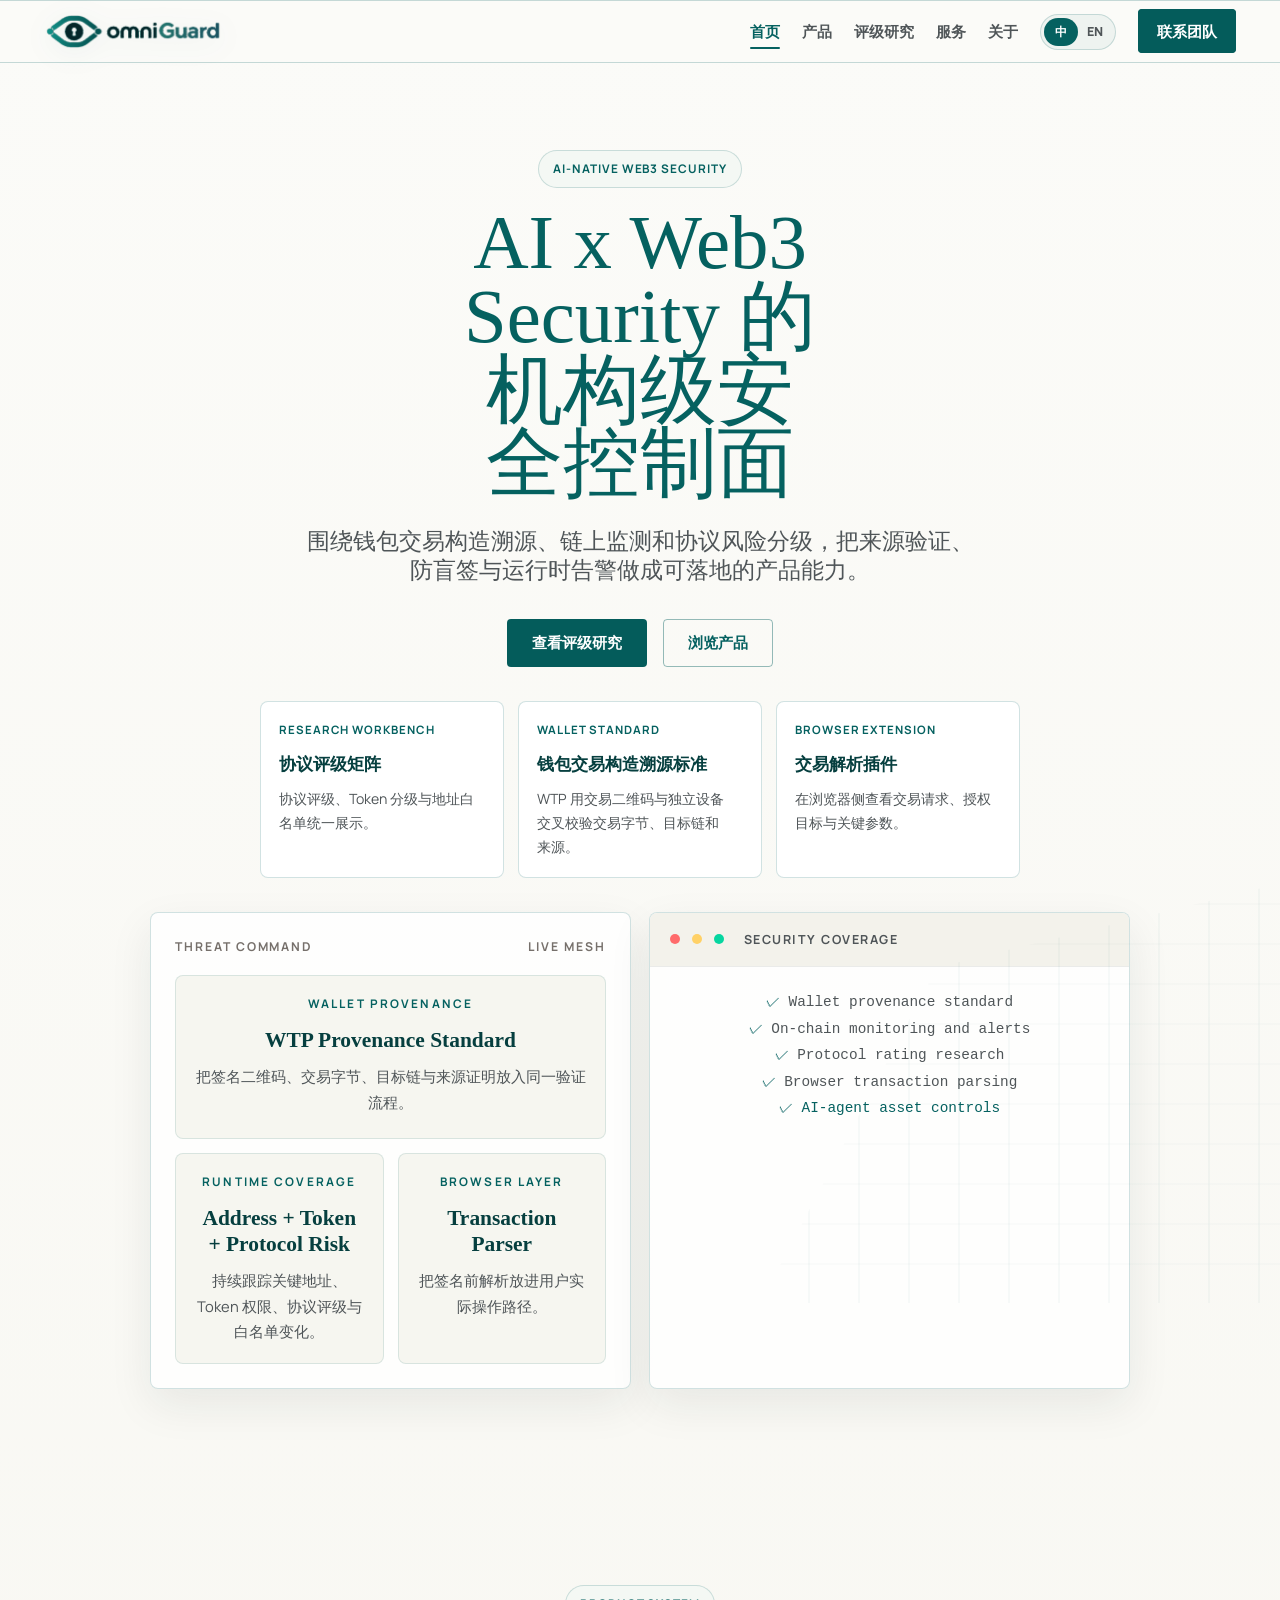
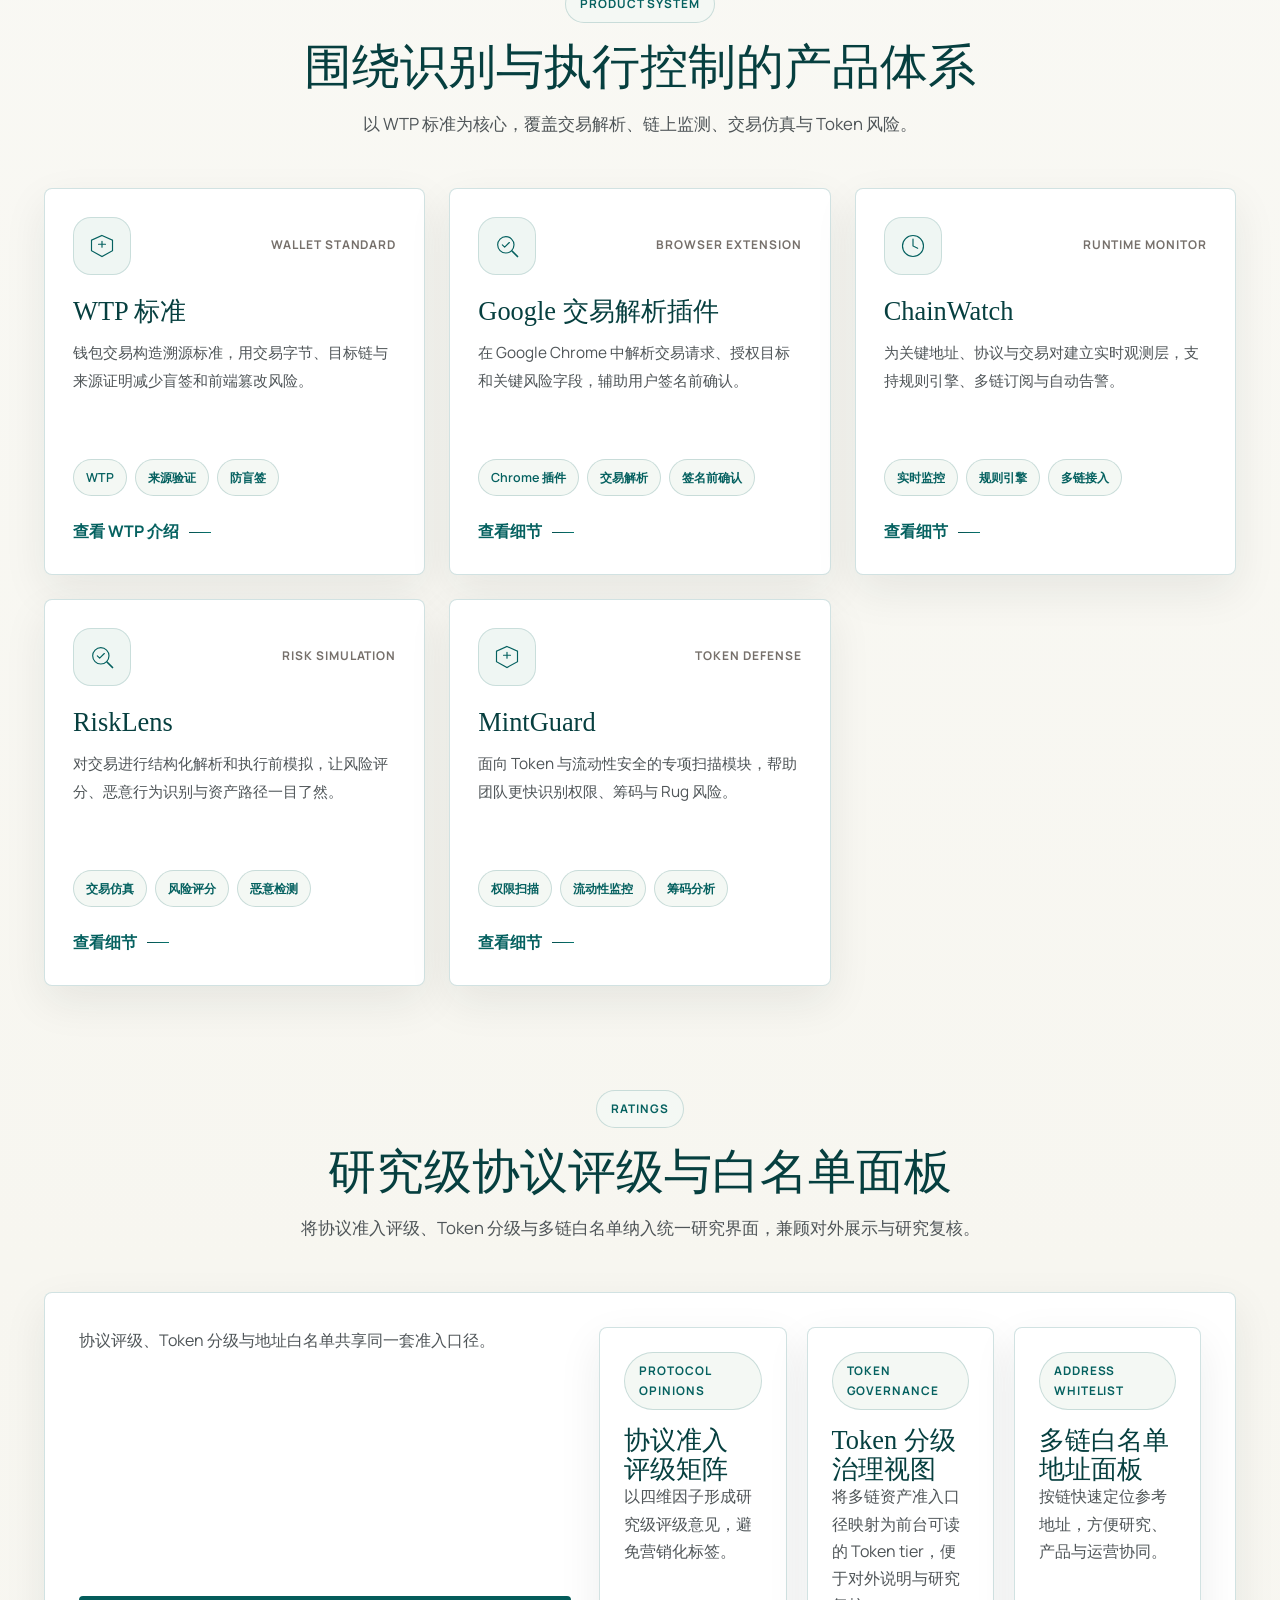
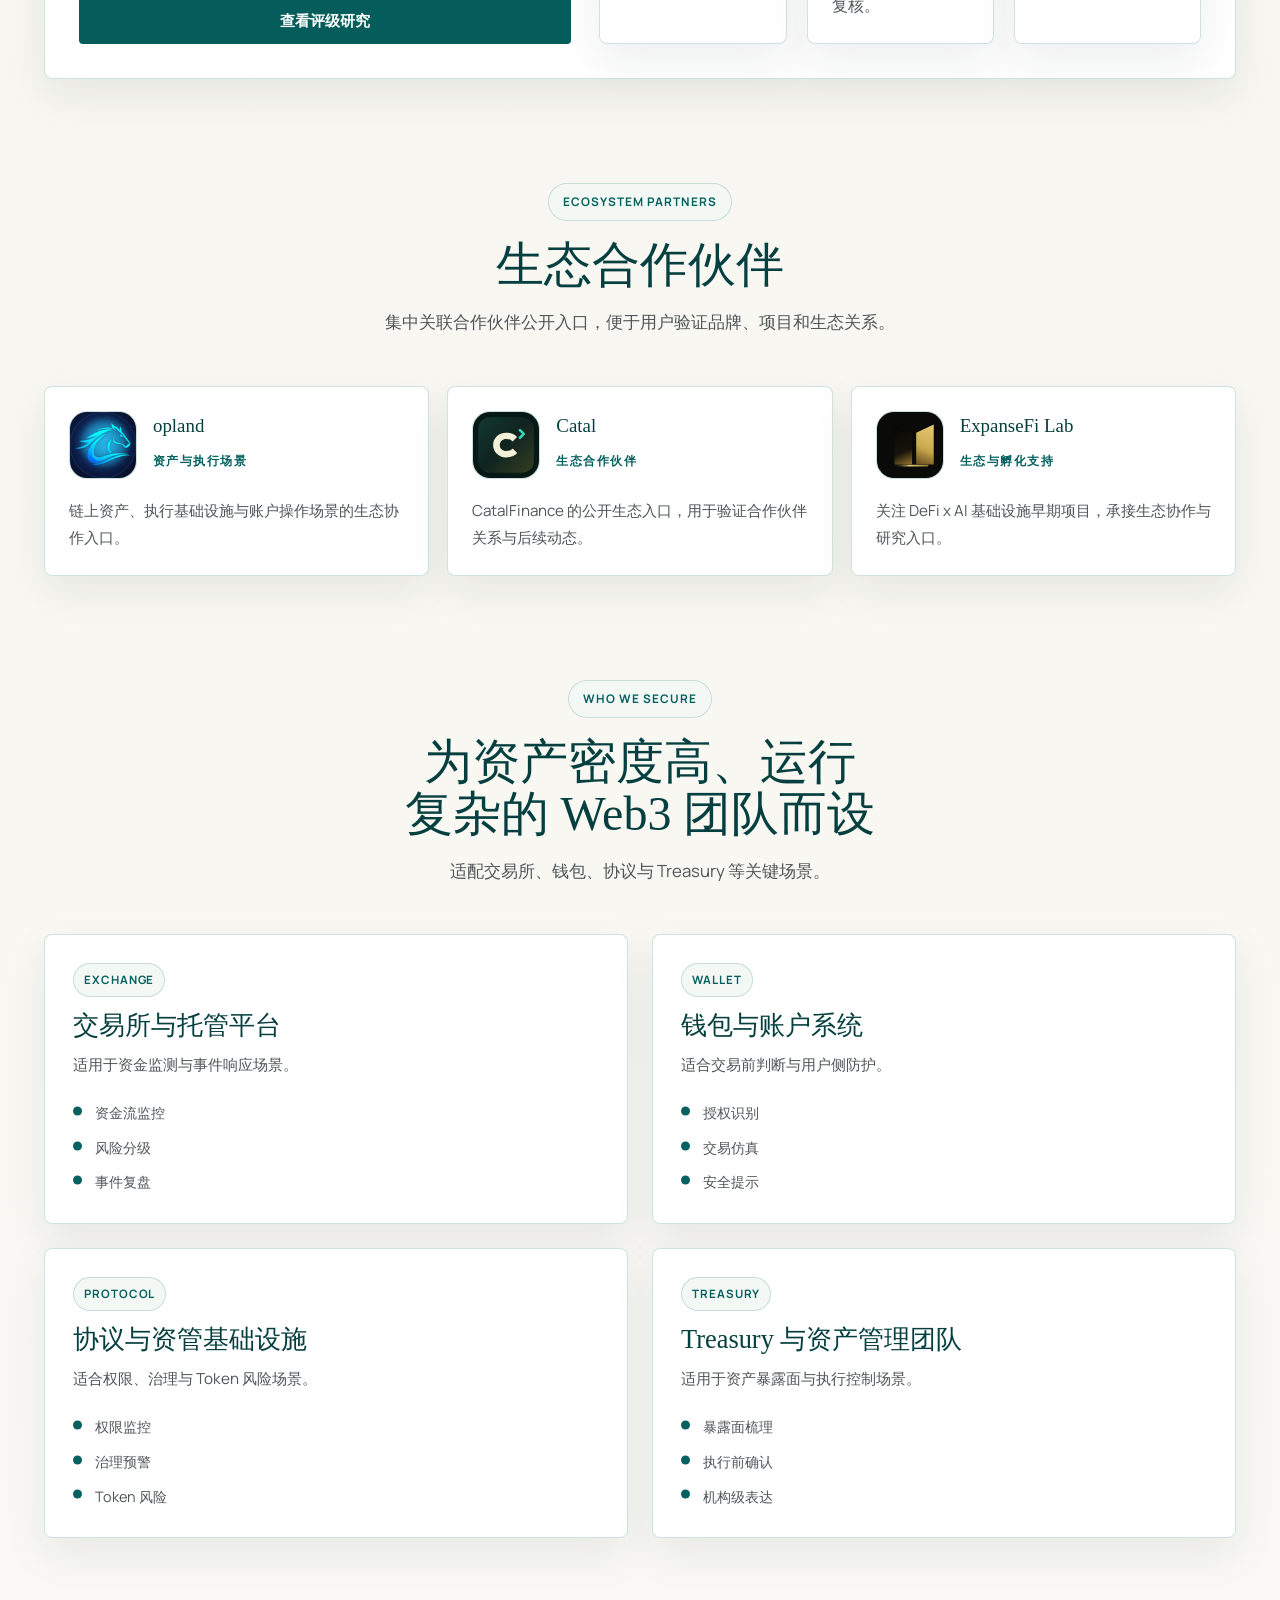
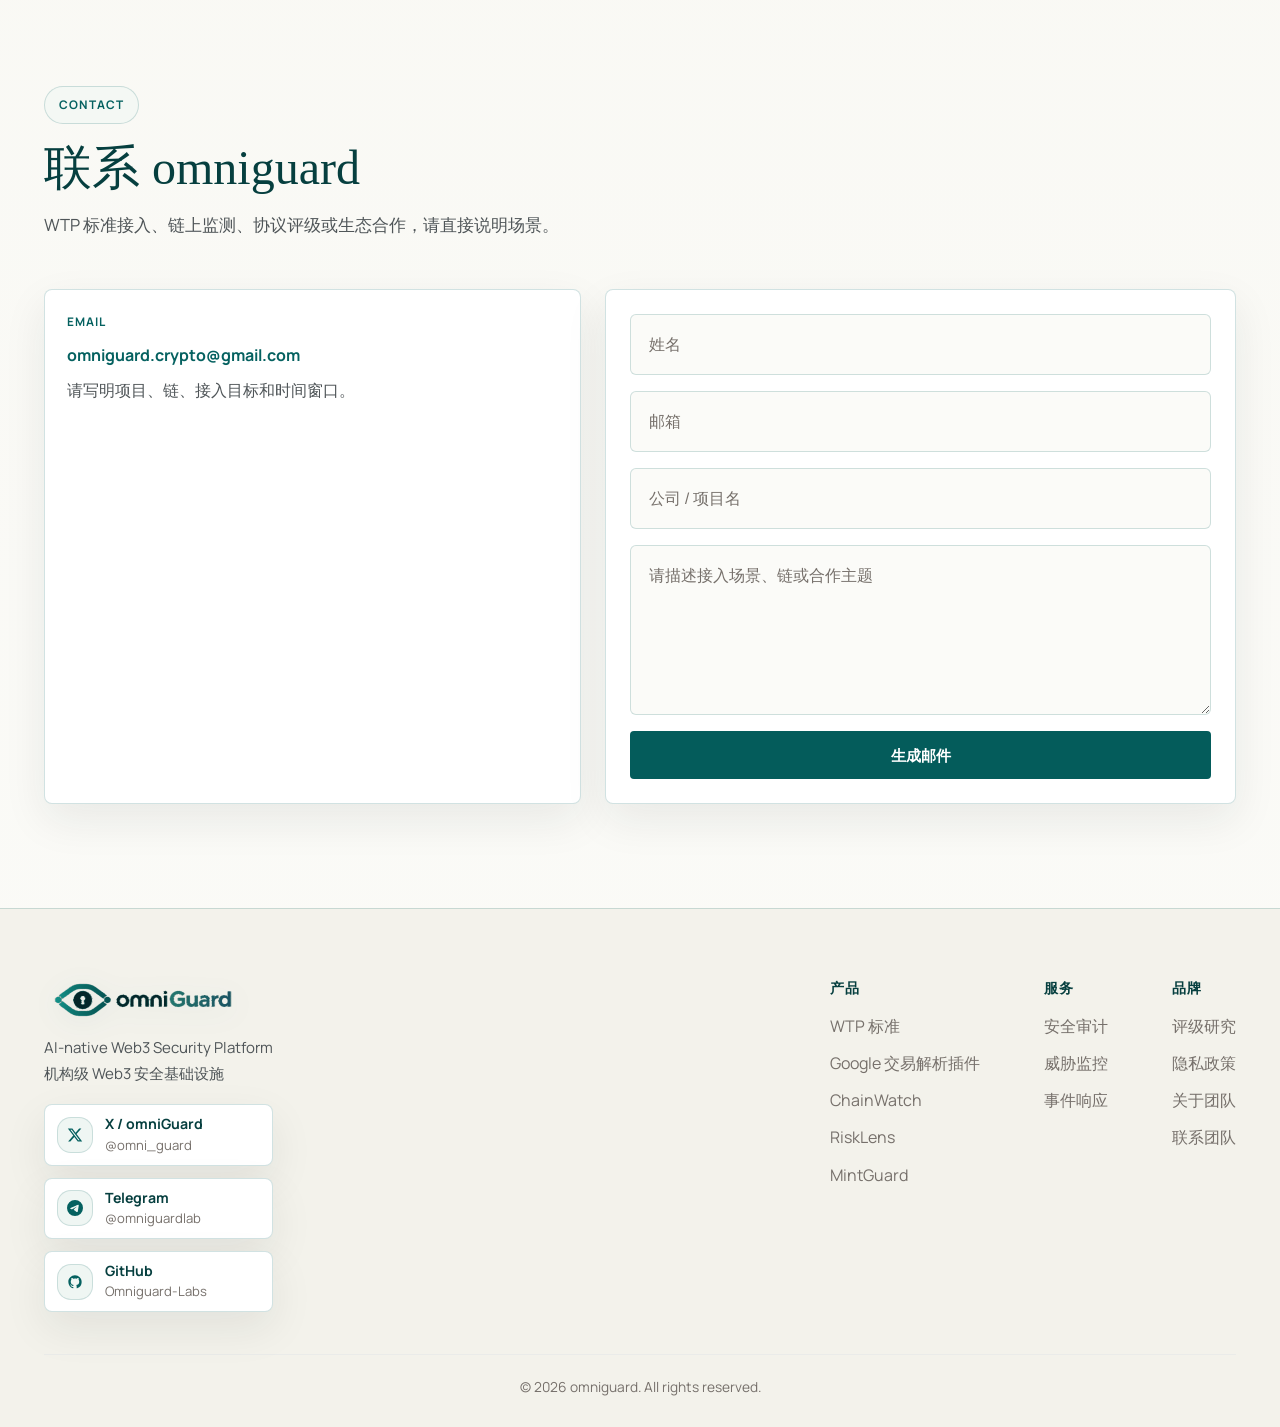
==== commit ab2a85ea: "Deploy Omniguard site from babeeb0b6500441a0cd71fbe3561012adb48c2e1" ====
--- a/index.html
+++ b/index.html
@@ -1 +1 @@
-<!DOCTYPE html><html lang="zh-CN"> <head><meta charset="UTF-8"><meta name="viewport" content="width=device-width, initial-scale=1.0"><title>omniguard | AI 原生 Web3 安全平台</title><meta name="description" content="omniguard.pro 是面向 Web3 团队的 AI 原生安全平台，覆盖链上监测、交易仿真、Token 风险分析、审计与事件响应。"><meta property="og:title" content="omniguard | AI 原生 Web3 安全平台"><meta property="og:description" content="omniguard.pro 是面向 Web3 团队的 AI 原生安全平台，覆盖链上监测、交易仿真、Token 风险分析、审计与事件响应。"><meta property="og:type" content="website"><meta property="og:url" content="https://omniguard.pro/"><link rel="canonical" href="https://omniguard.pro/"><link rel="icon" type="image/png" href="/favicon.png"><link rel="preconnect" href="https://fonts.googleapis.com"><link rel="preconnect" href="https://fonts.gstatic.com" crossorigin><link href="https://fonts.googleapis.com/css2?family=Manrope:wght@400;500;600;700;800&family=Sora:wght@400;500;600;700;800&display=swap" rel="stylesheet"><link rel="stylesheet" href="/_astro/BaseLayout.OiSTsIBX.css"></head> <body data-brand="omniguard" data-email-user="mnuestc" data-email-host="gmail.com"> <nav class="navbar"> <div class="container"> <a href="/" class="logo" aria-label="omniguard 首页"> <img src="/brand/omniguard-mark.png" alt="" class="logo-mark" width="650" height="650" loading="eager" decoding="async" aria-hidden="true"> <img src="/brand/omniguard-wordmark.png" alt="" class="logo-wordmark" width="840" height="150" loading="eager" decoding="async" aria-hidden="true"> <span class="logo-text">omniGuard</span> </a> <ul class="nav-links"> <li> <a href="/" class="active"> 首页 </a> </li><li> <a href="/products"> 产品 </a> </li><li> <a href="/ratings"> 评级研究 </a> </li><li> <a href="/services"> 服务 </a> </li><li> <a href="/about"> 关于 </a> </li> <li> <a href="/#contact" class="btn-contact">联系团队</a> </li> </ul> <button class="mobile-menu-btn" aria-label="菜单"><span></span><span></span><span></span></button> </div> </nav> <main class="site-main">  <section class="hero"> <div class="container hero-grid"> <div class="hero-copy"> <span class="section-kicker fade-in">AI-NATIVE WEB3 SECURITY</span> <h1 class="fade-in">  <span class="gradient-text">AI x Web3 Security</span>  的机构级安全控制面 </h1> <p class="hero-desc fade-in">把模型推理、链上遥测、协议评级与响应流程收进同一视图，让判断更快、表达更稳。</p> <div class="hero-actions fade-in"> <a href="/ratings" class="btn btn-primary">查看评级研究</a> <a href="/products" class="btn btn-ghost">浏览产品</a> </div> <div class="hero-proof fade-in"> <a href="/ratings" class="proof-item proof-item-link"> <span class="proof-label">Research Workbench</span> <strong>协议评级矩阵</strong> <p>协议评级、Token 分级与地址白名单统一展示。</p> </a><a href="/products#chainwatch" class="proof-item proof-item-link"> <span class="proof-label">Runtime Guard</span> <strong>运行时监测</strong> <p>关键地址、交易路径与治理事件持续跟踪。</p> </a><a href="https://x.com/ByteRamble" class="proof-item proof-item-link" target="_blank" rel="noopener"> <span class="proof-label">Reserved X Handle</span> <strong>@ByteRamble</strong> <p>研究观点、版本发布与品牌内容的统一出口。</p> </a> </div> </div> <div class="hero-stack fade-in"> <div class="hero-orbit" aria-hidden="true"> <span class="orbit orbit-a"></span> <span class="orbit orbit-b"></span> <span class="orbit orbit-c"></span> <span class="orbit-node node-a"></span> <span class="orbit-node node-b"></span> <span class="orbit-node node-c"></span> <span class="orbit-node node-d"></span> </div> <div class="glass-panel hero-board"> <div class="panel-topline"> <span>Threat Command</span> <span>Live Mesh</span> </div> <div class="signal-grid"> <div class="signal-card signal-card-wide"> <span class="signal-label">Research Graph</span> <strong>Ratings + Whitelist Mesh</strong> <p>把协议评级、Token 分级与地址白名单接到同一研究视图。</p> </div><div class="signal-card"> <span class="signal-label">Runtime Coverage</span> <strong>EVM + Solana + Protocol Ops</strong> <p>统一建模交易、地址、Token、权限与协议行为。</p> </div><div class="signal-card"> <span class="signal-label">Response Console</span> <strong>Detect · Judge · Contain</strong> <p>贯通研究结论、实时监测与事件处置。</p> </div> </div> </div> <div class="glass-panel hero-terminal"> <div class="terminal-top"> <span></span> <span></span> <span></span> <b>omniguard.control</b> </div> <div class="terminal-body"> <p class="terminal-line"> <span class="terminal-key">$</span>   omniguard control-plane --mode research </p><p class="terminal-line"> <span class="terminal-key">&gt;</span>   protocol rating matrix synced </p><p class="terminal-line"> <span class="terminal-key">&gt;</span>   whitelist governance map loaded </p><p class="terminal-line"> <span class="terminal-key">&gt;</span>   x-handle reserved: @ByteRamble </p><p class="terminal-line terminal-ok"> <span class="terminal-key">&gt;</span>   control status: operational </p> </div> </div> </div> </div> </section> <section class="trust-strip"> <div class="container"> <div class="trust-grid"> <article class="trust-card fade-in"> <span class="trust-label">Reason</span> <strong>让 AI 先理解，再告警</strong> <p>先理解交易意图、授权链路和资金流，再输出更可信的判断。</p> </article><article class="trust-card fade-in"> <span class="trust-label">Simulate</span> <strong>把仿真能力接到核心风控链路</strong> <p>在执行前识别滑点、恶意调用、授权风险与资产路径变化。</p> </article><article class="trust-card fade-in"> <span class="trust-label">Correlate</span> <strong>把多源链上信号合成一张图</strong> <p>把地址、合约、Token、协议行为和告警事件放到同一视图。</p> </article><article class="trust-card fade-in"> <span class="trust-label">Contain</span> <strong>从发现到收敛保持极短路径</strong> <p>兼顾上线前基线、运行时监控和事故后的快速处置。</p> </article> </div> </div> </section> <section class="stack-section"> <div class="container stack-layout"> <div class="stack-copy fade-in"> <div class="section-head section-head-left"> <span class="section-kicker">AI SECURITY STACK</span> <h2 class="section-title">把推理、遥测与响应接成一条闭环</h2> <p class="section-desc">覆盖识别、判断与处置。</p> </div> <div class="stack-metrics"> <article class="stack-metric"> <strong>AI</strong> <span>Reasoning First</span> <p>先理解，再告警，再执行。</p> </article><article class="stack-metric"> <strong>24/7</strong> <span>Runtime Watch</span> <p>持续观察关键链上风险面。</p> </article><article class="stack-metric"> <strong>2</strong> <span>Core Deep Partners</span> <p>opland 与 catal 长期协同。</p> </article> </div> </div> <div class="stack-flow fade-in"> <article class="stack-layer"> <span class="stack-layer-index">01</span> <div class="stack-layer-body"> <h3>遥测接入</h3> <p>统一聚合链上输入。</p> </div> </article><article class="stack-layer"> <span class="stack-layer-index">02</span> <div class="stack-layer-body"> <h3>AI 推理</h3> <p>理解交易意图与风险优先级。</p> </div> </article><article class="stack-layer"> <span class="stack-layer-index">03</span> <div class="stack-layer-body"> <h3>仿真评分</h3> <p>结合仿真、规则与评分。</p> </div> </article><article class="stack-layer"> <span class="stack-layer-index">04</span> <div class="stack-layer-body"> <h3>人工处置</h3> <p>让团队在统一上下文中完成复核与处置。</p> </div> </article> </div> </div> </section> <section class="partners-section"> <div class="container"> <div class="section-head"> <span class="section-kicker">DEEP PARTNERS</span> <h2 class="section-title">长期协同的核心伙伴</h2> <p class="section-desc">围绕产品、接入与场景推进长期合作。</p> </div> <div class="partner-grid"> <article class="partner-card fade-in"> <div class="partner-mark">opland</div> <span class="partner-role">战略合作伙伴</span> <p>围绕产品共建与场景协同推进联合建设。</p> <div class="partner-tags"> <span class="tag">联合建设</span><span class="tag">场景协同</span><span class="tag">生态合作</span> </div> </article><article class="partner-card fade-in"> <div class="partner-mark">catal</div> <span class="partner-role">战略合作伙伴</span> <p>围绕能力接入与市场协同展开长期合作。</p> <div class="partner-tags"> <span class="tag">能力接入</span><span class="tag">品牌协同</span><span class="tag">长期协作</span> </div> </article> </div> </div> </section> <section class="audience-section"> <div class="container"> <div class="section-head"> <span class="section-kicker">WHO WE SECURE</span> <h2 class="section-title">为资产密度高、运行复杂的 Web3 团队而设</h2> <p class="section-desc">适配交易所、钱包、协议与 Treasury 等关键场景。</p> </div> <div class="audience-grid"> <article class="audience-card fade-in"> <span class="audience-label">Exchange</span> <h3>交易所与托管平台</h3> <p>适用于资金监测与事件响应场景。</p> <ul class="audience-list"> <li>资金流监控</li><li>风险分级</li><li>事件复盘</li> </ul> </article><article class="audience-card fade-in"> <span class="audience-label">Wallet</span> <h3>钱包与账户系统</h3> <p>适合交易前判断与用户侧防护。</p> <ul class="audience-list"> <li>授权识别</li><li>交易仿真</li><li>安全提示</li> </ul> </article><article class="audience-card fade-in"> <span class="audience-label">Protocol</span> <h3>协议与资管基础设施</h3> <p>适合权限、治理与 Token 风险场景。</p> <ul class="audience-list"> <li>权限监控</li><li>治理预警</li><li>Token 风险</li> </ul> </article><article class="audience-card fade-in"> <span class="audience-label">Treasury</span> <h3>Treasury 与资产管理团队</h3> <p>适用于资产暴露面与执行控制场景。</p> <ul class="audience-list"> <li>暴露面梳理</li><li>执行前确认</li><li>机构级表达</li> </ul> </article> </div> </div> </section> <section class="products-preview"> <div class="container"> <div class="section-head"> <span class="section-kicker">PRODUCT SYSTEM</span> <h2 class="section-title">围绕识别与执行控制的产品体系</h2> <p class="section-desc">聚焦实时监测、交易仿真与 Token 风险。</p> </div> <div class="product-cards"> <article class="product-card fade-in"> <div class="card-head"> <div class="card-icon-wrap"> <svg class width="28px" height="28px" viewBox="0 0 48 48" aria-hidden="true"><circle cx="24" cy="24" r="18" fill="none" stroke="currentColor" stroke-width="2"></circle><path d="M24 12 L24 24 L32 28" fill="none" stroke="currentColor" stroke-width="2" stroke-linecap="round"></path></svg> </div> <span class="card-meta">Runtime Monitor</span> </div> <h3>ChainWatch</h3> <p>为关键地址、协议与交易对建立实时观测层，支持规则引擎、多链订阅与自动告警。</p> <div class="card-tags"> <span class="tag">实时监控</span><span class="tag">规则引擎</span><span class="tag">多链接入</span> </div> <a href="/products#chainwatch" class="card-link">查看细节</a> </article><article class="product-card fade-in"> <div class="card-head"> <div class="card-icon-wrap"> <svg class width="28px" height="28px" viewBox="0 0 48 48" aria-hidden="true"><circle cx="22" cy="22" r="14" fill="none" stroke="currentColor" stroke-width="2"></circle><line x1="33" y1="33" x2="42" y2="42" stroke="currentColor" stroke-width="3" stroke-linecap="round"></line><path d="M16 22 L20 26 L28 18" fill="none" stroke="currentColor" stroke-width="2" stroke-linecap="round" stroke-linejoin="round"></path></svg> </div> <span class="card-meta">Risk Simulation</span> </div> <h3>RiskLens</h3> <p>对交易进行结构化解析和执行前模拟，让风险评分、恶意行为识别与资产路径一目了然。</p> <div class="card-tags"> <span class="tag">交易仿真</span><span class="tag">风险评分</span><span class="tag">恶意检测</span> </div> <a href="/products#risklens" class="card-link">查看细节</a> </article><article class="product-card fade-in"> <div class="card-head"> <div class="card-icon-wrap"> <svg class width="28px" height="28px" viewBox="0 0 48 48" aria-hidden="true"><path d="M24 6 L42 14 L42 32 L24 42 L6 32 L6 14 Z" fill="none" stroke="currentColor" stroke-width="2"></path><path d="M24 16 L24 26 M18 21 L30 21" fill="none" stroke="currentColor" stroke-width="2" stroke-linecap="round"></path></svg> </div> <span class="card-meta">Token Defense</span> </div> <h3>MintGuard</h3> <p>面向 Token 与流动性安全的专项扫描模块，帮助团队更快识别权限、筹码与 Rug 风险。</p> <div class="card-tags"> <span class="tag">权限扫描</span><span class="tag">流动性监控</span><span class="tag">筹码分析</span> </div> <a href="/products#mintguard" class="card-link">查看细节</a> </article> </div> </div> </section> <section class="ratings-preview"> <div class="container"> <div class="section-head"> <span class="section-kicker">RATINGS</span> <h2 class="section-title">研究级协议评级与白名单面板</h2> <p class="section-desc">将协议准入评级、Token 分级与多链白名单纳入统一研究界面，兼顾对外展示与内部复核。</p> </div> <div class="ratings-preview-shell glass-panel fade-in"> <div class="ratings-preview-copy"> <p>协议评级、Token 分级与地址白名单共享同一套准入口径。</p> <a href="/ratings" class="btn btn-primary">查看评级研究</a> </div> <div class="ratings-preview-grid"> <article class="ratings-preview-card"> <span class="section-kicker ratings-preview-kicker">Protocol Opinions</span> <h3>协议准入评级矩阵</h3> <p>以四维因子形成研究级评级意见，避免营销化标签。</p> </article><article class="ratings-preview-card"> <span class="section-kicker ratings-preview-kicker">Token Governance</span> <h3>Token 分级治理视图</h3> <p>将内部白名单口径映射为前台可读的 Token tier，便于对外说明与内部复核。</p> </article><article class="ratings-preview-card"> <span class="section-kicker ratings-preview-kicker">Address Whitelist</span> <h3>多链白名单地址面板</h3> <p>按链快速定位参考地址，方便研究、产品与运营协同。</p> </article> </div> </div> </div> </section> <section class="intelligence-section"> <div class="container intelligence-layout"> <div class="intel-copy fade-in"> <span class="section-kicker">THREAT INTELLIGENCE MESH</span> <h2>把模型、信号与响应纳入同一张风险图</h2> <p>让模型推理、链上信号与人工处置共享同一语义。</p> <ul class="intel-list"> <li> <strong>统一安全控制面</strong> <span>将审计、监测、Token 风险与事件线索归并到统一视图。</span> </li><li> <strong>结构化风险表达</strong> <span>通过模型语义、事件分级与可视化结构强化识别一致性。</span> </li><li> <strong>机构化合作表达</strong> <span>以 omniguard.pro 与战略合作伙伴构建可信的对外叙事。</span> </li> </ul> <a href="/services" class="btn btn-ghost">查看安全服务</a> </div> <div class="mesh-board glass-panel fade-in" aria-hidden="true"> <span class="mesh-ring mesh-ring-a"></span> <span class="mesh-ring mesh-ring-b"></span> <span class="mesh-ring mesh-ring-c"></span> <div class="mesh-center"> <span>omniguard core</span> <strong>Security Mesh</strong> </div> <span class="mesh-node node-1">Wallet</span><span class="mesh-node node-2">DEX</span><span class="mesh-node node-3">Bridge</span><span class="mesh-node node-4">Vault</span><span class="mesh-node node-5">Exchange</span><span class="mesh-node node-6">Mempool</span> <div class="mesh-footer"> <div> <span>Input</span> <strong>tx / log / contract / token</strong> </div> <div> <span>Output</span> <strong>alert / score / action / audit</strong> </div> </div> </div> </div> </section> <section class="services-preview"> <div class="container"> <div class="section-head"> <span class="section-kicker">SECURITY SERVICES</span> <h2 class="section-title">面向关键业务场景的安全服务</h2> <p class="section-desc">覆盖评估、监测、响应与持续治理。</p> </div> <div class="services-grid"> <article class="service-item fade-in"> <span class="service-index">01</span> <h4>智能合约与协议审计</h4> <p>白盒分析、攻击面梳理、经济模型审查和上线前修复建议，减少部署前的系统性风险。</p> </article><article class="service-item fade-in"> <span class="service-index">02</span> <h4>运行时威胁监控</h4> <p>为关键地址、资金路径、池子状态和治理行为配置高敏感度监控规则与告警策略。</p> </article><article class="service-item fade-in"> <span class="service-index">03</span> <h4>交易与资产风控</h4> <p>对链上交易进行模拟执行、风险评分和行为归类，帮助团队更快完成拦截与决策。</p> </article><article class="service-item fade-in"> <span class="service-index">04</span> <h4>事件响应与复盘</h4> <p>在异常发生后迅速协助定位攻击路径、提取链上线索并输出面向管理层的处置结论。</p> </article> </div> </div> </section> <section class="workflow-section"> <div class="container"> <div class="section-head"> <span class="section-kicker">EXECUTION LOOP</span> <h2 class="section-title">从信号到收敛，路径保持足够短</h2> <p class="section-desc">把识别、复核与处置接成闭环。</p> </div> <div class="workflow-grid"> <article class="workflow-step fade-in"> <span class="step-number">01</span> <h4>Attack Surface Mapping</h4> <p>厘清合约、地址、Token、权限与跨系统依赖，建立初始风险边界。</p> </article><article class="workflow-step fade-in"> <span class="step-number">02</span> <h4>Runtime Detection</h4> <p>在运行时持续观察异常交易、授权风险、可疑资金路径与攻击行为。</p> </article><article class="workflow-step fade-in"> <span class="step-number">03</span> <h4>Signal Triage</h4> <p>用仿真、规则与专家判断完成事件分级，缩短风险确认时间。</p> </article><article class="workflow-step fade-in"> <span class="step-number">04</span> <h4>Containment</h4> <p>给出处置动作、应急策略与复盘建议，把一次事件沉淀成长期防线。</p> </article> </div> </div> </section> <section class="cta"> <div class="container"> <div class="domain-banner fade-in"> <span class="section-kicker">OFFICIAL DOMAIN</span> <h2>在 omniguard.pro 进入统一入口</h2> <p>统一品牌、研究与服务表达。</p> <a href="/#contact" class="btn btn-primary">联系团队</a> </div> </div> </section> <section id="contact" class="contact"> <div class="container"> <div class="section-head section-head-left"> <span class="section-kicker">CONTACT</span> <h2 class="section-title">联系 omniguard</h2> <p class="section-desc">欢迎就产品接入、安全服务、研究合作与招聘沟通。</p> </div> <div class="contact-shell"> <div class="contact-info"> <div class="info-item primary fade-in"> <span class="info-label">Official Website</span> <a href="https://omniguard.pro" target="_blank" rel="noopener"> omniguard.pro </a> <p>品牌、研究与服务的统一入口。</p> </div> <div class="info-row"> <div class="info-item fade-in"> <span class="info-label">Email</span> <p><a href="#" data-mailto data-email></a></p> <p>用于商务咨询与合作沟通。</p> </div><div class="info-item fade-in"> <span class="info-label">Operating Model</span> <p>Distributed operations</p> <p>适配跨区域团队协同的交付模式。</p> </div> </div> <div class="info-item fade-in"> <span class="info-label">Channels</span> <div class="social-links social-links-compact"> <a href="https://x.com/ByteRamble" target="_blank" rel="noopener" class="social-link-card" aria-label="X / ByteRamble @ByteRamble" title="X / ByteRamble @ByteRamble"> <span class="social-link-icon" aria-hidden="true"> <svg class width="16px" height="16px" viewBox="0 0 24 24" aria-hidden="true"><path d="M18.244 2.25h3.308l-7.227 8.26 8.502 11.24H16.17l-5.214-6.817L4.99 21.75H1.68l7.73-8.835L1.254 2.25H8.08l4.713 6.231zm-1.161 17.52h1.833L7.084 4.126H5.117z" fill="currentColor"></path></svg> </span> <span class="social-link-copy"> <strong>X / ByteRamble</strong> <span>@ByteRamble</span>  </span> </a><a href="https://t.me/OmniGuardSec" target="_blank" rel="noopener" class="social-link-card" aria-label="Telegram @OmniGuardSec" title="Telegram @OmniGuardSec"> <span class="social-link-icon" aria-hidden="true"> <svg class width="16px" height="16px" viewBox="0 0 24 24" aria-hidden="true"><path d="M11.944 0A12 12 0 000 12a12 12 0 0012 12 12 12 0 0012-12A12 12 0 0012 0h-.056zm4.962 7.224c.1-.002.321.023.465.14a.506.506 0 01.171.325c.016.093.036.306.02.472-.18 1.898-.962 6.502-1.36 8.627-.168.9-.499 1.201-.82 1.23-.696.065-1.225-.46-1.9-.902-1.056-.693-1.653-1.124-2.678-1.8-1.185-.78-.417-1.21.258-1.91.177-.184 3.247-2.977 3.307-3.23.007-.032.014-.15-.056-.212s-.174-.041-.249-.024c-.106.024-1.793 1.14-5.061 3.345-.48.33-.913.49-1.302.48-.428-.008-1.252-.241-1.865-.44-.752-.245-1.349-.374-1.297-.789.027-.216.325-.437.893-.663 3.498-1.524 5.83-2.529 6.998-3.014 3.332-1.386 4.025-1.627 4.476-1.635z" fill="currentColor"></path></svg> </span> <span class="social-link-copy"> <strong>Telegram</strong> <span>@OmniGuardSec</span>  </span> </a><a href="https://github.com/OmniGuardSec" target="_blank" rel="noopener" class="social-link-card" aria-label="GitHub OmniGuardSec" title="GitHub OmniGuardSec"> <span class="social-link-icon" aria-hidden="true"> <svg class width="16px" height="16px" viewBox="0 0 24 24" aria-hidden="true"><path d="M12 2C6.477 2 2 6.484 2 12.017c0 4.425 2.865 8.18 6.839 9.504.5.092.682-.217.682-.483 0-.237-.008-.868-.013-1.703-2.782.605-3.369-1.343-3.369-1.343-.454-1.158-1.11-1.466-1.11-1.466-.908-.62.069-.608.069-.608 1.003.07 1.531 1.032 1.531 1.032.892 1.53 2.341 1.088 2.91.832.092-.647.35-1.088.636-1.338-2.22-.253-4.555-1.113-4.555-4.951 0-1.093.39-1.988 1.029-2.688-.103-.253-.446-1.272.098-2.65 0 0 .84-.27 2.75 1.026A9.564 9.564 0 0112 6.844c.85.004 1.705.115 2.504.337 1.909-1.296 2.747-1.027 2.747-1.027.546 1.379.202 2.398.1 2.651.64.7 1.028 1.595 1.028 2.688 0 3.848-2.339 4.695-4.566 4.943.359.309.678.92.678 1.855 0 1.338-.012 2.419-.012 2.747 0 .268.18.58.688.482A10.019 10.019 0 0022 12.017C22 6.484 17.522 2 12 2z" fill="currentColor"></path></svg> </span> <span class="social-link-copy"> <strong>GitHub</strong> <span>OmniGuardSec</span>  </span> </a> </div> </div> </div> <form class="contact-form fade-in"> <input type="text" placeholder="姓名" required> <input type="email" placeholder="邮箱" required> <input type="text" placeholder="公司 / 项目名" required> <textarea placeholder="请描述你的需求" rows="5" required></textarea> <button type="submit" class="btn btn-primary">发送咨询</button> </form> </div> </div> </section>  </main> <footer> <div class="container"> <div class="footer-content"> <div class="footer-brand"> <a href="/" class="logo" aria-label="omniguard 首页"> <img src="/brand/omniguard-mark.png" alt="" class="logo-mark" width="650" height="650" loading="eager" decoding="async" aria-hidden="true"> <img src="/brand/omniguard-wordmark.png" alt="" class="logo-wordmark" width="840" height="150" loading="eager" decoding="async" aria-hidden="true"> <span class="logo-text">omniGuard</span> </a> <p>AI-native Web3 Security Platform<br>机构级 Web3 安全基础设施</p> <div class="social-links social-links-compact"> <a href="https://x.com/ByteRamble" target="_blank" rel="noopener" class="social-link-card" aria-label="X / ByteRamble @ByteRamble" title="X / ByteRamble @ByteRamble"> <span class="social-link-icon" aria-hidden="true"> <svg class width="16px" height="16px" viewBox="0 0 24 24" aria-hidden="true"><path d="M18.244 2.25h3.308l-7.227 8.26 8.502 11.24H16.17l-5.214-6.817L4.99 21.75H1.68l7.73-8.835L1.254 2.25H8.08l4.713 6.231zm-1.161 17.52h1.833L7.084 4.126H5.117z" fill="currentColor"></path></svg> </span> <span class="social-link-copy"> <strong>X / ByteRamble</strong> <span>@ByteRamble</span>  </span> </a><a href="https://t.me/OmniGuardSec" target="_blank" rel="noopener" class="social-link-card" aria-label="Telegram @OmniGuardSec" title="Telegram @OmniGuardSec"> <span class="social-link-icon" aria-hidden="true"> <svg class width="16px" height="16px" viewBox="0 0 24 24" aria-hidden="true"><path d="M11.944 0A12 12 0 000 12a12 12 0 0012 12 12 12 0 0012-12A12 12 0 0012 0h-.056zm4.962 7.224c.1-.002.321.023.465.14a.506.506 0 01.171.325c.016.093.036.306.02.472-.18 1.898-.962 6.502-1.36 8.627-.168.9-.499 1.201-.82 1.23-.696.065-1.225-.46-1.9-.902-1.056-.693-1.653-1.124-2.678-1.8-1.185-.78-.417-1.21.258-1.91.177-.184 3.247-2.977 3.307-3.23.007-.032.014-.15-.056-.212s-.174-.041-.249-.024c-.106.024-1.793 1.14-5.061 3.345-.48.33-.913.49-1.302.48-.428-.008-1.252-.241-1.865-.44-.752-.245-1.349-.374-1.297-.789.027-.216.325-.437.893-.663 3.498-1.524 5.83-2.529 6.998-3.014 3.332-1.386 4.025-1.627 4.476-1.635z" fill="currentColor"></path></svg> </span> <span class="social-link-copy"> <strong>Telegram</strong> <span>@OmniGuardSec</span>  </span> </a><a href="https://github.com/OmniGuardSec" target="_blank" rel="noopener" class="social-link-card" aria-label="GitHub OmniGuardSec" title="GitHub OmniGuardSec"> <span class="social-link-icon" aria-hidden="true"> <svg class width="16px" height="16px" viewBox="0 0 24 24" aria-hidden="true"><path d="M12 2C6.477 2 2 6.484 2 12.017c0 4.425 2.865 8.18 6.839 9.504.5.092.682-.217.682-.483 0-.237-.008-.868-.013-1.703-2.782.605-3.369-1.343-3.369-1.343-.454-1.158-1.11-1.466-1.11-1.466-.908-.62.069-.608.069-.608 1.003.07 1.531 1.032 1.531 1.032.892 1.53 2.341 1.088 2.91.832.092-.647.35-1.088.636-1.338-2.22-.253-4.555-1.113-4.555-4.951 0-1.093.39-1.988 1.029-2.688-.103-.253-.446-1.272.098-2.65 0 0 .84-.27 2.75 1.026A9.564 9.564 0 0112 6.844c.85.004 1.705.115 2.504.337 1.909-1.296 2.747-1.027 2.747-1.027.546 1.379.202 2.398.1 2.651.64.7 1.028 1.595 1.028 2.688 0 3.848-2.339 4.695-4.566 4.943.359.309.678.92.678 1.855 0 1.338-.012 2.419-.012 2.747 0 .268.18.58.688.482A10.019 10.019 0 0022 12.017C22 6.484 17.522 2 12 2z" fill="currentColor"></path></svg> </span> <span class="social-link-copy"> <strong>GitHub</strong> <span>OmniGuardSec</span>  </span> </a> </div> </div> <div class="footer-links"> <div class="link-group"> <h4>产品</h4> <a href="/products#chainwatch"> ChainWatch </a><a href="/products#risklens"> RiskLens </a><a href="/products#mintguard"> MintGuard </a> </div><div class="link-group"> <h4>服务</h4> <a href="/services"> 安全审计 </a><a href="/services"> 威胁监控 </a><a href="/services"> 事件响应 </a> </div><div class="link-group"> <h4>品牌</h4> <a href="https://omniguard.pro" target="_blank" rel="noopener"> omniguard.pro </a><a href="https://x.com/ByteRamble" target="_blank" rel="noopener"> X / ByteRamble </a><a href="/ratings"> 评级研究 </a><a href="/privacy"> 隐私政策 </a><a href="/about"> 关于团队 </a><a href="/#contact"> 联系团队 </a> </div> </div> </div> <div class="footer-bottom"> <p>&copy; 2026 omniguard. All rights reserved.</p> </div> </div> </footer> <script type="module" src="/scripts/main.js"></script> </body> </html>+<!DOCTYPE html><html lang="zh-CN"> <head><meta charset="UTF-8"><meta name="viewport" content="width=device-width, initial-scale=1.0"><title>omniguard | AI 原生 Web3 安全平台</title><meta name="description" content="omniguard.pro 汇总 WTP 标准、交易解析插件、链上监测、协议评级与生态合作入口。"><meta property="og:title" content="omniguard | AI 原生 Web3 安全平台"><meta property="og:description" content="omniguard.pro 汇总 WTP 标准、交易解析插件、链上监测、协议评级与生态合作入口。"><meta property="og:type" content="website"><meta property="og:url" content="https://omniguard.pro/"><link rel="canonical" href="https://omniguard.pro/"><link rel="icon" type="image/png" href="/favicon.png"><link rel="preconnect" href="https://fonts.googleapis.com"><link rel="preconnect" href="https://fonts.gstatic.com" crossorigin><link href="https://fonts.googleapis.com/css2?family=Manrope:wght@400;500;600;700;800&family=Sora:wght@400;500;600;700;800&display=swap" rel="stylesheet"><link rel="stylesheet" href="/_astro/BaseLayout.DdHnn2Zc.css"></head> <body data-brand="omniguard" data-email-user="omniguard.crypto" data-email-host="gmail.com"> <nav class="navbar"> <div class="container"> <a href="/" class="logo" aria-label="omniguard 首页"> <img src="/brand/omniguard-logo-wide.png" alt="" class="logo-wide" width="720" height="151" loading="eager" decoding="async" aria-hidden="true"> </a> <ul class="nav-links"> <li> <a href="/" class="active" data-i18n-en="Home"> 首页 </a> </li><li> <a href="/products" data-i18n-en="Products"> 产品 </a> </li><li> <a href="/ratings" data-i18n-en="Ratings"> 评级研究 </a> </li><li> <a href="/services" data-i18n-en="Services"> 服务 </a> </li><li> <a href="/about" data-i18n-en="About"> 关于 </a> </li> <li> <div class="language-switch" aria-label="Language"> <button type="button" data-lang-option="zh" aria-pressed="true">中</button> <button type="button" data-lang-option="en" aria-pressed="false">EN</button> </div> </li> <li> <a href="/#contact" class="btn-contact" data-i18n-en="Contact">联系团队</a> </li> </ul> <button class="mobile-menu-btn" aria-label="菜单" data-i18n-aria-label-en="Menu"><span></span><span></span><span></span></button> </div> </nav> <main class="site-main">  <section class="hero"> <div class="container hero-grid"> <div class="hero-copy"> <span class="section-kicker fade-in">AI-NATIVE WEB3 SECURITY</span> <h1 class="fade-in" data-i18n-en="Research-driven AI security control plane for Web3">  <span class="gradient-text">AI x Web3 Security</span>  的机构级安全控制面 </h1> <p class="hero-desc fade-in" data-i18n-en="Wallet transaction provenance, on-chain monitoring and protocol risk grading for production Web3 teams.">围绕钱包交易构造溯源、链上监测和协议风险分级，把来源验证、防盲签与运行时告警做成可落地的产品能力。</p> <div class="hero-actions fade-in"> <a href="/ratings" class="btn btn-primary" data-i18n-en="View ratings">查看评级研究</a> <a href="/products" class="btn btn-ghost" data-i18n-en="Browse products">浏览产品</a> </div> <div class="hero-proof fade-in"> <a href="/ratings" class="proof-item proof-item-link"> <span class="proof-label">Research Workbench</span> <strong data-i18n-en="Protocol rating matrix">协议评级矩阵</strong> <p data-i18n-en="Protocol ratings, token tiers and address whitelists in one view.">协议评级、Token 分级与地址白名单统一展示。</p> </a><a href="https://github.com/Omniguard-Labs/wtp-spec" class="proof-item proof-item-link" target="_blank" rel="noopener"> <span class="proof-label">Wallet Standard</span> <strong data-i18n-en="Wallet Transaction Provenance Standard">钱包交易构造溯源标准</strong> <p data-i18n-en="WTP cross-checks transaction bytes, chain and origin through QR envelopes and independent devices.">WTP 用交易二维码与独立设备交叉校验交易字节、目标链和来源。</p> </a><a href="/products#transaction-parser" class="proof-item proof-item-link"> <span class="proof-label">Browser Extension</span> <strong data-i18n-en="Transaction parser extension">交易解析插件</strong> <p data-i18n-en="Inspect transaction requests, approval targets and key parameters in the browser.">在浏览器侧查看交易请求、授权目标与关键参数。</p> </a> </div> </div> <div class="hero-stack fade-in"> <div class="hero-orbit" aria-hidden="true"> <span class="orbit orbit-a"></span> <span class="orbit orbit-b"></span> <span class="orbit orbit-c"></span> <span class="orbit-node node-a"></span> <span class="orbit-node node-b"></span> <span class="orbit-node node-c"></span> <span class="orbit-node node-d"></span> </div> <div class="glass-panel hero-board"> <div class="panel-topline"> <span>Threat Command</span> <span>Live Mesh</span> </div> <div class="signal-grid"> <div class="signal-card signal-card-wide"> <span class="signal-label">Wallet Provenance</span> <strong>WTP Provenance Standard</strong> <p data-i18n-en="Put signing QR, transaction bytes, target chain and origin proof into one verification flow.">把签名二维码、交易字节、目标链与来源证明放入同一验证流程。</p> </div><div class="signal-card"> <span class="signal-label">Runtime Coverage</span> <strong>Address + Token + Protocol Risk</strong> <p data-i18n-en="Continuously track key addresses, token permissions, protocol ratings and whitelist changes.">持续跟踪关键地址、Token 权限、协议评级与白名单变化。</p> </div><div class="signal-card"> <span class="signal-label">Browser Layer</span> <strong>Transaction Parser</strong> <p data-i18n-en="Bring pre-signing transaction parsing into the actual user workflow.">把签名前解析放进用户实际操作路径。</p> </div> </div> </div> <div class="glass-panel hero-terminal"> <div class="terminal-top"> <span></span> <span></span> <span></span> <b>Security coverage</b> </div> <div class="terminal-body"> <p class="terminal-line"> <span class="terminal-key">✓</span>   Wallet provenance standard </p><p class="terminal-line"> <span class="terminal-key">✓</span>   On-chain monitoring and alerts </p><p class="terminal-line"> <span class="terminal-key">✓</span>   Protocol rating research </p><p class="terminal-line"> <span class="terminal-key">✓</span>   Browser transaction parsing </p><p class="terminal-line terminal-ok"> <span class="terminal-key">✓</span>   AI-agent asset controls </p> </div> </div> </div> </div> </section> <section class="products-preview"> <div class="container"> <div class="section-head"> <span class="section-kicker">PRODUCT SYSTEM</span> <h2 class="section-title" data-i18n-en="Products within one security system">围绕识别与执行控制的产品体系</h2> <p class="section-desc" data-i18n-en="Centered on WTP, with browser parsing, monitoring, simulation and token risk analysis.">以 WTP 标准为核心，覆盖交易解析、链上监测、交易仿真与 Token 风险。</p> </div> <div class="product-cards"> <article class="product-card fade-in"> <div class="card-head"> <div class="card-icon-wrap"> <svg class width="28px" height="28px" viewBox="0 0 48 48" aria-hidden="true"><path d="M24 6 L42 14 L42 32 L24 42 L6 32 L6 14 Z" fill="none" stroke="currentColor" stroke-width="2"></path><path d="M24 16 L24 26 M18 21 L30 21" fill="none" stroke="currentColor" stroke-width="2" stroke-linecap="round"></path></svg> </div> <span class="card-meta">Wallet Standard</span> </div> <h3 data-i18n-en="WTP Standard">WTP 标准</h3> <p data-i18n-en="Wallet transaction provenance standard that uses bytes, chain and origin proof to reduce blind signing and front-end tampering risk.">钱包交易构造溯源标准，用交易字节、目标链与来源证明减少盲签和前端篡改风险。</p> <div class="card-tags"> <span class="tag" data-i18n-en="WTP">WTP</span><span class="tag" data-i18n-en="Origin proof">来源验证</span><span class="tag" data-i18n-en="Blind-signing defense">防盲签</span> </div> <a href="/wtp/" class="card-link"> <span data-i18n-en="View WTP">查看 WTP 介绍</span> </a> </article><article class="product-card fade-in"> <div class="card-head"> <div class="card-icon-wrap"> <svg class width="28px" height="28px" viewBox="0 0 48 48" aria-hidden="true"><circle cx="22" cy="22" r="14" fill="none" stroke="currentColor" stroke-width="2"></circle><line x1="33" y1="33" x2="42" y2="42" stroke="currentColor" stroke-width="3" stroke-linecap="round"></line><path d="M16 22 L20 26 L28 18" fill="none" stroke="currentColor" stroke-width="2" stroke-linecap="round" stroke-linejoin="round"></path></svg> </div> <span class="card-meta">Browser Extension</span> </div> <h3 data-i18n-en="Google transaction parser extension">Google 交易解析插件</h3> <p data-i18n-en="Parse transaction requests, approval targets and key risk fields in Google Chrome before signing.">在 Google Chrome 中解析交易请求、授权目标和关键风险字段，辅助用户签名前确认。</p> <div class="card-tags"> <span class="tag" data-i18n-en="Chrome extension">Chrome 插件</span><span class="tag" data-i18n-en="Transaction parsing">交易解析</span><span class="tag" data-i18n-en="Pre-signing review">签名前确认</span> </div> <a href="/products#transaction-parser" class="card-link"> <span data-i18n-en="View details">查看细节</span> </a> </article><article class="product-card fade-in"> <div class="card-head"> <div class="card-icon-wrap"> <svg class width="28px" height="28px" viewBox="0 0 48 48" aria-hidden="true"><circle cx="24" cy="24" r="18" fill="none" stroke="currentColor" stroke-width="2"></circle><path d="M24 12 L24 24 L32 28" fill="none" stroke="currentColor" stroke-width="2" stroke-linecap="round"></path></svg> </div> <span class="card-meta">Runtime Monitor</span> </div> <h3>ChainWatch</h3> <p data-i18n-en="A runtime observation layer for key addresses, protocols and pairs with rules, multi-chain subscriptions and alerts.">为关键地址、协议与交易对建立实时观测层，支持规则引擎、多链订阅与自动告警。</p> <div class="card-tags"> <span class="tag" data-i18n-en="Runtime monitoring">实时监控</span><span class="tag" data-i18n-en="Rule engine">规则引擎</span><span class="tag" data-i18n-en="Multi-chain">多链接入</span> </div> <a href="/products#chainwatch" class="card-link"> <span data-i18n-en="View details">查看细节</span> </a> </article><article class="product-card fade-in"> <div class="card-head"> <div class="card-icon-wrap"> <svg class width="28px" height="28px" viewBox="0 0 48 48" aria-hidden="true"><circle cx="22" cy="22" r="14" fill="none" stroke="currentColor" stroke-width="2"></circle><line x1="33" y1="33" x2="42" y2="42" stroke="currentColor" stroke-width="3" stroke-linecap="round"></line><path d="M16 22 L20 26 L28 18" fill="none" stroke="currentColor" stroke-width="2" stroke-linecap="round" stroke-linejoin="round"></path></svg> </div> <span class="card-meta">Risk Simulation</span> </div> <h3>RiskLens</h3> <p data-i18n-en="Structured transaction parsing and pre-execution simulation for risk scoring, malicious behavior and asset paths.">对交易进行结构化解析和执行前模拟，让风险评分、恶意行为识别与资产路径一目了然。</p> <div class="card-tags"> <span class="tag" data-i18n-en="Simulation">交易仿真</span><span class="tag" data-i18n-en="Risk score">风险评分</span><span class="tag" data-i18n-en="Malicious detection">恶意检测</span> </div> <a href="/products#risklens" class="card-link"> <span data-i18n-en="View details">查看细节</span> </a> </article><article class="product-card fade-in"> <div class="card-head"> <div class="card-icon-wrap"> <svg class width="28px" height="28px" viewBox="0 0 48 48" aria-hidden="true"><path d="M24 6 L42 14 L42 32 L24 42 L6 32 L6 14 Z" fill="none" stroke="currentColor" stroke-width="2"></path><path d="M24 16 L24 26 M18 21 L30 21" fill="none" stroke="currentColor" stroke-width="2" stroke-linecap="round"></path></svg> </div> <span class="card-meta">Token Defense</span> </div> <h3>MintGuard</h3> <p data-i18n-en="Token and liquidity scanning to identify permissions, holder concentration and rug risk faster.">面向 Token 与流动性安全的专项扫描模块，帮助团队更快识别权限、筹码与 Rug 风险。</p> <div class="card-tags"> <span class="tag" data-i18n-en="Permission scan">权限扫描</span><span class="tag" data-i18n-en="Liquidity monitoring">流动性监控</span><span class="tag" data-i18n-en="Holder analysis">筹码分析</span> </div> <a href="/products#mintguard" class="card-link"> <span data-i18n-en="View details">查看细节</span> </a> </article> </div> </div> </section> <section class="ratings-preview"> <div class="container"> <div class="section-head"> <span class="section-kicker">RATINGS</span> <h2 class="section-title" data-i18n-en="Research-grade ratings inside the website">研究级协议评级与白名单面板</h2> <p class="section-desc" data-i18n-en="A single research surface for protocol admission opinions, token tiers and multi-chain whitelist governance.">将协议准入评级、Token 分级与多链白名单纳入统一研究界面，兼顾对外展示与研究复核。</p> </div> <div class="ratings-preview-shell glass-panel fade-in"> <div class="ratings-preview-copy"> <p data-i18n-en="A single research surface for protocol admission opinions, token tiers and multi-chain whitelist governance.">协议评级、Token 分级与地址白名单共享同一套准入口径。</p> <a href="/ratings" class="btn btn-primary" data-i18n-en="View ratings">查看评级研究</a> </div> <div class="ratings-preview-grid"> <article class="ratings-preview-card"> <span class="section-kicker ratings-preview-kicker">Protocol Opinions</span> <h3 data-i18n-en="Protocol admission matrix">协议准入评级矩阵</h3> <p data-i18n-en="Research-grade admission opinions based on four factors, avoiding marketing labels.">以四维因子形成研究级评级意见，避免营销化标签。</p> </article><article class="ratings-preview-card"> <span class="section-kicker ratings-preview-kicker">Token Governance</span> <h3 data-i18n-en="Token tier governance">Token 分级治理视图</h3> <p data-i18n-en="Map multi-chain asset admission criteria into readable token tiers for external explanation and research review.">将多链资产准入口径映射为前台可读的 Token tier，便于对外说明与研究复核。</p> </article><article class="ratings-preview-card"> <span class="section-kicker ratings-preview-kicker">Address Whitelist</span> <h3 data-i18n-en="Multi-chain address whitelist">多链白名单地址面板</h3> <p data-i18n-en="Locate reference addresses by chain for research, product and operations collaboration.">按链快速定位参考地址，方便研究、产品与运营协同。</p> </article> </div> </div> </div> </section> <section id="ecosystem" class="ecosystem-section"> <div class="container"> <div class="section-head"> <span class="section-kicker">ECOSYSTEM PARTNERS</span> <h2 class="section-title" data-i18n-en="Ecosystem partners">生态合作伙伴</h2> <p class="section-desc" data-i18n-en="Primary public links for ecosystem partner verification.">集中关联合作伙伴公开入口，便于用户验证品牌、项目和生态关系。</p> </div> <div class="ecosystem-grid"> <a class="ecosystem-card fade-in" href="https://opland.io" target="_blank" rel="noopener noreferrer" aria-label="opland 主站"> <div class="ecosystem-card-head"> <img src="/brand/ecosystem/opland.png" alt="" class="ecosystem-icon" loading="lazy" decoding="async" aria-hidden="true"> <div> <h3>opland</h3> <span data-i18n-en="Assets and execution">资产与执行场景</span> </div> </div> <p data-i18n-en="Ecosystem entry for on-chain assets, execution infrastructure and account operations.">链上资产、执行基础设施与账户操作场景的生态协作入口。</p> </a><a class="ecosystem-card fade-in" href="https://x.com/CatalFinance" target="_blank" rel="noopener noreferrer" aria-label="Catal X 入口"> <div class="ecosystem-card-head"> <img src="/brand/ecosystem/catal.svg" alt="" class="ecosystem-icon" loading="lazy" decoding="async" aria-hidden="true"> <div> <h3>Catal</h3> <span data-i18n-en="Ecosystem partner">生态合作伙伴</span> </div> </div> <p data-i18n-en="Public CatalFinance ecosystem entry for partner verification and follow-up updates.">CatalFinance 的公开生态入口，用于验证合作伙伴关系与后续动态。</p> </a><a class="ecosystem-card fade-in" href="https://www.expansefi.com" target="_blank" rel="noopener noreferrer" aria-label="ExpanseFi Lab 主站"> <div class="ecosystem-card-head"> <img src="/brand/ecosystem/expansefi.svg" alt="" class="ecosystem-icon" loading="lazy" decoding="async" aria-hidden="true"> <div> <h3>ExpanseFi Lab</h3> <span data-i18n-en="Ecosystem and incubation">生态与孵化支持</span> </div> </div> <p data-i18n-en="Early DeFi x AI infrastructure coverage with ecosystem collaboration and research entry points.">关注 DeFi x AI 基础设施早期项目，承接生态协作与研究入口。</p> </a> </div> </div> </section> <section class="audience-section"> <div class="container"> <div class="section-head"> <span class="section-kicker">WHO WE SECURE</span> <h2 class="section-title" data-i18n-en="Designed for teams operating at scale">为资产密度高、运行复杂的 Web3 团队而设</h2> <p class="section-desc" data-i18n-en="For exchanges, wallets, protocols and treasury operations.">适配交易所、钱包、协议与 Treasury 等关键场景。</p> </div> <div class="audience-grid"> <article class="audience-card fade-in"> <span class="audience-label">Exchange</span> <h3 data-i18n-en="Exchanges and custody platforms">交易所与托管平台</h3> <p data-i18n-en="For fund-flow monitoring and incident response.">适用于资金监测与事件响应场景。</p> <ul class="audience-list"> <li data-i18n-en="Fund-flow monitoring">资金流监控</li><li data-i18n-en="Risk tiering">风险分级</li><li data-i18n-en="Incident review">事件复盘</li> </ul> </article><article class="audience-card fade-in"> <span class="audience-label">Wallet</span> <h3 data-i18n-en="Wallet and account systems">钱包与账户系统</h3> <p data-i18n-en="For pre-transaction judgment and user-side protection.">适合交易前判断与用户侧防护。</p> <ul class="audience-list"> <li data-i18n-en="Approval detection">授权识别</li><li data-i18n-en="Transaction simulation">交易仿真</li><li data-i18n-en="Security prompts">安全提示</li> </ul> </article><article class="audience-card fade-in"> <span class="audience-label">Protocol</span> <h3 data-i18n-en="Protocols and asset infrastructure">协议与资管基础设施</h3> <p data-i18n-en="For permissions, governance and token-risk surfaces.">适合权限、治理与 Token 风险场景。</p> <ul class="audience-list"> <li data-i18n-en="Permission monitoring">权限监控</li><li data-i18n-en="Governance alerts">治理预警</li><li data-i18n-en="Token risk">Token 风险</li> </ul> </article><article class="audience-card fade-in"> <span class="audience-label">Treasury</span> <h3 data-i18n-en="Treasury and asset management teams">Treasury 与资产管理团队</h3> <p data-i18n-en="For asset exposure and execution-control workflows.">适用于资产暴露面与执行控制场景。</p> <ul class="audience-list"> <li data-i18n-en="Exposure mapping">暴露面梳理</li><li data-i18n-en="Pre-execution confirmation">执行前确认</li><li data-i18n-en="Institutional reporting">机构级表达</li> </ul> </article> </div> </div> </section> <section id="contact" class="contact"> <div class="container"> <div class="section-head section-head-left"> <span class="section-kicker">CONTACT</span> <h2 class="section-title" data-i18n-en="Contact the team">联系 omniguard</h2> <p class="section-desc" data-i18n-en="For WTP integration, monitoring, ratings or ecosystem collaboration.">WTP 标准接入、链上监测、协议评级或生态合作，请直接说明场景。</p> </div> <div class="contact-shell"> <div class="contact-info"> <div class="info-row"> <div class="info-item fade-in"> <span class="info-label" data-i18n-en="Email">Email</span> <p><a href="#" data-mailto data-email></a></p> <p data-i18n-en="Please include the project, chain, integration goal and timeline.">请写明项目、链、接入目标和时间窗口。</p> </div> </div> </div> <form class="contact-form fade-in"> <input type="text" placeholder="姓名" data-i18n-placeholder-en="Name" required> <input type="email" placeholder="邮箱" data-i18n-placeholder-en="Email" required> <input type="text" placeholder="公司 / 项目名" data-i18n-placeholder-en="Company / Project" required> <textarea placeholder="请描述接入场景、链或合作主题" data-i18n-placeholder-en="Describe the integration scenario, chain or collaboration topic" rows="5" required></textarea> <button type="submit" class="btn btn-primary" data-i18n-en="Generate email">生成邮件</button> </form> </div> </div> </section>  </main> <footer> <div class="container"> <div class="footer-content"> <div class="footer-brand"> <a href="/" class="logo" aria-label="omniguard 首页"> <img src="/brand/omniguard-logo-wide.png" alt="" class="logo-wide" width="720" height="151" loading="eager" decoding="async" aria-hidden="true"> </a> <p>AI-native Web3 Security Platform<br><span data-i18n-en="Institutional Web3 security infrastructure">机构级 Web3 安全基础设施</span></p> <div class="social-links social-links-compact"> <a href="https://x.com/omni_guard" target="_blank" rel="noopener" class="social-link-card" aria-label="X / omniGuard @omni_guard" title="X / omniGuard @omni_guard"> <span class="social-link-icon" aria-hidden="true"> <svg class width="16px" height="16px" viewBox="0 0 24 24" aria-hidden="true"><path d="M18.244 2.25h3.308l-7.227 8.26 8.502 11.24H16.17l-5.214-6.817L4.99 21.75H1.68l7.73-8.835L1.254 2.25H8.08l4.713 6.231zm-1.161 17.52h1.833L7.084 4.126H5.117z" fill="currentColor"></path></svg> </span> <span class="social-link-copy"> <strong>X / omniGuard</strong> <span>@omni_guard</span>  </span> </a><a href="https://t.me/omniguardlab" target="_blank" rel="noopener" class="social-link-card" aria-label="Telegram @omniguardlab" title="Telegram @omniguardlab"> <span class="social-link-icon" aria-hidden="true"> <svg class width="16px" height="16px" viewBox="0 0 24 24" aria-hidden="true"><path d="M11.944 0A12 12 0 000 12a12 12 0 0012 12 12 12 0 0012-12A12 12 0 0012 0h-.056zm4.962 7.224c.1-.002.321.023.465.14a.506.506 0 01.171.325c.016.093.036.306.02.472-.18 1.898-.962 6.502-1.36 8.627-.168.9-.499 1.201-.82 1.23-.696.065-1.225-.46-1.9-.902-1.056-.693-1.653-1.124-2.678-1.8-1.185-.78-.417-1.21.258-1.91.177-.184 3.247-2.977 3.307-3.23.007-.032.014-.15-.056-.212s-.174-.041-.249-.024c-.106.024-1.793 1.14-5.061 3.345-.48.33-.913.49-1.302.48-.428-.008-1.252-.241-1.865-.44-.752-.245-1.349-.374-1.297-.789.027-.216.325-.437.893-.663 3.498-1.524 5.83-2.529 6.998-3.014 3.332-1.386 4.025-1.627 4.476-1.635z" fill="currentColor"></path></svg> </span> <span class="social-link-copy"> <strong>Telegram</strong> <span>@omniguardlab</span>  </span> </a><a href="https://github.com/Omniguard-Labs/" target="_blank" rel="noopener" class="social-link-card" aria-label="GitHub Omniguard-Labs" title="GitHub Omniguard-Labs"> <span class="social-link-icon" aria-hidden="true"> <svg class width="16px" height="16px" viewBox="0 0 24 24" aria-hidden="true"><path d="M12 2C6.477 2 2 6.484 2 12.017c0 4.425 2.865 8.18 6.839 9.504.5.092.682-.217.682-.483 0-.237-.008-.868-.013-1.703-2.782.605-3.369-1.343-3.369-1.343-.454-1.158-1.11-1.466-1.11-1.466-.908-.62.069-.608.069-.608 1.003.07 1.531 1.032 1.531 1.032.892 1.53 2.341 1.088 2.91.832.092-.647.35-1.088.636-1.338-2.22-.253-4.555-1.113-4.555-4.951 0-1.093.39-1.988 1.029-2.688-.103-.253-.446-1.272.098-2.65 0 0 .84-.27 2.75 1.026A9.564 9.564 0 0112 6.844c.85.004 1.705.115 2.504.337 1.909-1.296 2.747-1.027 2.747-1.027.546 1.379.202 2.398.1 2.651.64.7 1.028 1.595 1.028 2.688 0 3.848-2.339 4.695-4.566 4.943.359.309.678.92.678 1.855 0 1.338-.012 2.419-.012 2.747 0 .268.18.58.688.482A10.019 10.019 0 0022 12.017C22 6.484 17.522 2 12 2z" fill="currentColor"></path></svg> </span> <span class="social-link-copy"> <strong>GitHub</strong> <span>Omniguard-Labs</span>  </span> </a> </div> </div> <div class="footer-links"> <div class="link-group"> <h4 data-i18n-en="Products">产品</h4> <a href="/wtp/" data-i18n-en="WTP Standard"> WTP 标准 </a><a href="/products#transaction-parser" data-i18n-en="Google transaction parser"> Google 交易解析插件 </a><a href="/products#chainwatch"> ChainWatch </a><a href="/products#risklens"> RiskLens </a><a href="/products#mintguard"> MintGuard </a> </div><div class="link-group"> <h4 data-i18n-en="Services">服务</h4> <a href="/services" data-i18n-en="Security audit"> 安全审计 </a><a href="/services" data-i18n-en="Threat monitoring"> 威胁监控 </a><a href="/services" data-i18n-en="Incident response"> 事件响应 </a> </div><div class="link-group"> <h4 data-i18n-en="Brand">品牌</h4> <a href="/ratings" data-i18n-en="Ratings research"> 评级研究 </a><a href="/privacy" data-i18n-en="Privacy policy"> 隐私政策 </a><a href="/about" data-i18n-en="About the team"> 关于团队 </a><a href="/#contact" data-i18n-en="Contact the team"> 联系团队 </a> </div> </div> </div> <div class="footer-bottom"> <p>&copy; 2026 omniguard. All rights reserved.</p> </div> </div> </footer> <script type="module" src="/scripts/main.js"></script> </body> </html>
--- a/_astro/BaseLayout.DdHnn2Zc.css
+++ b/_astro/BaseLayout.DdHnn2Zc.css
@@ -0,0 +1 @@
+:root{--bg-0: #040814;--bg-1: #07101f;--bg-2: #0d1730;--bg-3: #132042;--surface: rgba(8, 14, 30, .72);--surface-strong: rgba(11, 18, 37, .9);--surface-soft: rgba(16, 27, 53, .72);--surface-highlight: rgba(17, 33, 65, .95);--text-1: #f5fbff;--text-2: #b1bfd7;--text-3: #7d8ba8;--brand-1: #7af7d3;--brand-2: #5a8cff;--brand-3: #22d1ee;--brand-1-rgb: 122, 247, 211;--brand-2-rgb: 90, 140, 255;--brand-3-rgb: 34, 209, 238;--accent-gradient: linear-gradient(135deg, var(--brand-1) 0%, var(--brand-3) 42%, var(--brand-2) 100%);--accent-gradient-soft: linear-gradient(135deg, rgba(var(--brand-1-rgb), .18) 0%, rgba(var(--brand-2-rgb), .18) 100%);--line: rgba(154, 176, 214, .15);--line-strong: rgba(var(--brand-1-rgb), .32);--shadow-lg: 0 28px 90px rgba(0, 0, 0, .42);--shadow-md: 0 18px 48px rgba(0, 0, 0, .3);--glow: 0 0 0 1px rgba(var(--brand-1-rgb), .06), 0 12px 60px rgba(var(--brand-2-rgb), .12);--font-display: "Sora", "Segoe UI", sans-serif;--font-sans: "Manrope", "Segoe UI", sans-serif;--font-mono: "SFMono-Regular", "Consolas", "Liberation Mono", monospace;--radius-xs: 10px;--radius-sm: 14px;--radius-md: 20px;--radius-lg: 28px;--radius-xl: 36px;--radius-pill: 999px;--container-max: 1240px;--container-px: 24px;--section-y: 112px;--ease: cubic-bezier(.16, 1, .3, 1);--duration-fast: .18s;--duration-base: .32s;--duration-slow: .7s}*,*:before,*:after{box-sizing:border-box;margin:0;padding:0}html{scroll-behavior:smooth;background:var(--bg-0)}body{font-family:var(--font-sans);color:var(--text-1);line-height:1.7;min-height:100vh;overflow-x:hidden;background:radial-gradient(circle at 12% 0%,rgba(var(--brand-1-rgb),.12) 0%,transparent 34%),radial-gradient(circle at 82% 14%,rgba(var(--brand-2-rgb),.18) 0%,transparent 28%),radial-gradient(circle at 50% 100%,rgba(var(--brand-3-rgb),.08) 0%,transparent 30%),linear-gradient(180deg,#030711,#060c18 34%,#04070f);-webkit-font-smoothing:antialiased;-moz-osx-font-smoothing:grayscale}.site-main{min-height:100vh}body:before{content:"";position:fixed;inset:0;background-image:linear-gradient(rgba(255,255,255,.03) 1px,transparent 1px),linear-gradient(90deg,rgba(255,255,255,.03) 1px,transparent 1px);background-size:72px 72px;mask-image:radial-gradient(circle at center,black 28%,transparent 88%);opacity:.3;pointer-events:none;z-index:-2}body:after{content:"";position:fixed;inset:0;background:linear-gradient(180deg,rgba(255,255,255,.018) 0%,transparent 20%,transparent 80%,rgba(255,255,255,.018) 100%);pointer-events:none;z-index:-1}img,svg{display:block;max-width:100%}a{color:inherit;text-decoration:none}ul{list-style:none}h1,h2,h3,h4{font-family:var(--font-display);line-height:1.08;letter-spacing:-.03em;color:var(--text-1);text-wrap:balance}h1{font-size:clamp(3rem,6vw,5.5rem);font-weight:800}h2{font-size:clamp(2rem,4vw,3.4rem);font-weight:700}h3{font-size:clamp(1.55rem,2.4vw,2rem);font-weight:700}h4{font-size:1.08rem;font-weight:700}section,footer{position:relative}.container{width:min(100%,var(--container-max));margin:0 auto;padding:0 var(--container-px)}.gradient-text{background:var(--accent-gradient);-webkit-background-clip:text;background-clip:text;color:transparent}.section-head{max-width:700px;margin:0 auto 48px;text-align:center}.section-head-left{margin-left:0;text-align:left}.section-title{margin-bottom:16px}.section-title-en,.page-title-en,.hero-title-en{color:var(--text-3);font-size:.92rem;font-weight:700;letter-spacing:.16em;text-transform:uppercase}.section-title-en{margin:-4px 0 14px}.section-title-en-left,.section-desc-left{text-align:left}.section-desc{font-size:1.05rem;line-height:1.82;color:var(--text-2);text-wrap:pretty}.section-desc-en,.page-desc-en,.hero-desc-en{color:var(--text-3);font-size:.92rem;line-height:1.72}.section-desc-en{margin-top:10px}.section-kicker,.page-eyebrow{display:inline-flex;align-items:center;gap:10px;padding:8px 14px;margin-bottom:18px;border-radius:var(--radius-pill);border:1px solid rgba(var(--brand-1-rgb),.22);background:rgba(var(--brand-1-rgb),.08);color:var(--brand-1);font-size:.74rem;font-weight:700;letter-spacing:.2em;text-transform:uppercase}.glass-panel{background:linear-gradient(180deg,rgba(255,255,255,.03) 0%,transparent 100%),var(--surface);border:1px solid var(--line);border-radius:var(--radius-lg);backdrop-filter:blur(20px);-webkit-backdrop-filter:blur(20px);box-shadow:var(--glow)}.btn{display:inline-flex;align-items:center;justify-content:center;gap:10px;min-height:54px;padding:0 28px;border-radius:var(--radius-pill);border:1px solid transparent;font-size:.96rem;font-weight:700;font-family:var(--font-sans);line-height:1;cursor:pointer;transition:transform var(--duration-fast) var(--ease),box-shadow var(--duration-base) var(--ease),border-color var(--duration-base) var(--ease),background var(--duration-base) var(--ease),color var(--duration-base) var(--ease)}.btn:hover{transform:translateY(-2px)}.btn-primary{color:#04101d;background:var(--accent-gradient);box-shadow:0 18px 48px rgba(var(--brand-2-rgb),.28)}.btn-primary:hover{box-shadow:0 22px 58px rgba(var(--brand-2-rgb),.35)}.btn-ghost{color:var(--text-1);border-color:#9fb2d238;background:#ffffff05}.btn-ghost:hover{border-color:rgba(var(--brand-1-rgb),.42);background:rgba(var(--brand-1-rgb),.08)}.navbar{position:fixed;top:0;left:0;right:0;z-index:1000;padding:16px 0;background:#030814b8;border-bottom:1px solid rgba(151,173,207,.12);backdrop-filter:blur(24px);-webkit-backdrop-filter:blur(24px);transition:background var(--duration-base) var(--ease),border-color var(--duration-base) var(--ease)}.navbar.scrolled{background:#030814e6;border-color:rgba(var(--brand-2-rgb),.16)}.navbar .container{display:flex;align-items:center;justify-content:space-between;gap:20px}.logo{display:inline-flex;align-items:center;gap:12px;flex-shrink:0}.logo-wide{display:block;width:174px;height:auto;object-fit:contain}.nav-links{display:flex;align-items:center;gap:28px}.nav-links a{position:relative;font-size:.92rem;font-weight:600;color:var(--text-2);transition:color var(--duration-fast) var(--ease)}.nav-links a:hover,.nav-links a.active{color:var(--text-1)}.nav-links a.active:after{content:"";position:absolute;left:0;right:0;bottom:-8px;height:2px;border-radius:999px;background:var(--accent-gradient)}.nav-domain{padding:10px 14px;border-radius:var(--radius-pill);border:1px solid rgba(var(--brand-1-rgb),.18);background:rgba(var(--brand-1-rgb),.07);color:var(--brand-1)!important}.btn-contact{min-height:44px;padding:11px 18px;border-radius:var(--radius-pill);background:rgba(var(--brand-2-rgb),.14);border:1px solid rgba(var(--brand-2-rgb),.24);color:var(--text-1)!important}.btn-contact:hover{background:var(--accent-gradient-soft);border-color:rgba(var(--brand-1-rgb),.34)}.language-switch{display:inline-flex;align-items:center;min-height:34px;padding:3px;border:1px solid rgba(var(--brand-1-rgb),.18);border-radius:var(--radius-pill);background:rgba(var(--brand-1-rgb),.055)}.language-switch button{min-width:34px;min-height:28px;padding:0 8px;border:0;border-radius:var(--radius-pill);background:transparent;color:var(--text-2);font:inherit;font-size:.78rem;font-weight:800;cursor:pointer}.language-switch button.active{background:var(--brand-1);color:#fff}.mobile-menu-btn{display:none;flex-direction:column;gap:5px;background:transparent;border:none;padding:6px;cursor:pointer}.mobile-menu-btn span{width:24px;height:2px;border-radius:999px;background:var(--text-1);transition:transform var(--duration-base) var(--ease),opacity var(--duration-base) var(--ease)}.mobile-menu-btn.active span:nth-child(1){transform:translateY(7px) rotate(45deg)}.mobile-menu-btn.active span:nth-child(2){opacity:0}.mobile-menu-btn.active span:nth-child(3){transform:translateY(-7px) rotate(-45deg)}.hero{padding:176px 0 104px;min-height:100vh;display:flex;align-items:center}.hero-grid{display:grid;grid-template-columns:minmax(0,1.06fr) minmax(0,.94fr);gap:34px;align-items:center}.hero-copy{position:relative;z-index:1}.hero-desc{max-width:620px;margin-top:24px;font-size:1.06rem;line-height:1.88;color:#d7e3f7;text-wrap:pretty}.hero-title-en{margin-top:18px}.hero-desc-en{margin-top:12px;max-width:640px}.hero-actions{display:flex;flex-wrap:wrap;gap:16px;margin-top:34px}.hero-proof{display:grid;grid-template-columns:repeat(3,minmax(0,1fr));gap:14px;margin-top:34px}.proof-item{display:block;padding:18px;border-radius:var(--radius-md);border:1px solid rgba(154,176,214,.14);background:linear-gradient(180deg,rgba(255,255,255,.045) 0%,transparent 100%),#ffffff05;box-shadow:inset 0 1px #ffffff0a;backdrop-filter:blur(18px);-webkit-backdrop-filter:blur(18px)}.proof-item-link{transition:transform var(--duration-fast) var(--ease),border-color var(--duration-base) var(--ease),background var(--duration-base) var(--ease),box-shadow var(--duration-base) var(--ease)}.proof-item-link:hover{transform:translateY(-3px);border-color:rgba(var(--brand-1-rgb),.28);background:rgba(var(--brand-1-rgb),.06);box-shadow:var(--shadow-md)}.proof-label{display:block;margin-bottom:10px;font-size:.72rem;font-weight:700;letter-spacing:.18em;text-transform:uppercase;color:var(--brand-1)}.proof-item strong{display:block;margin-bottom:8px;font-family:var(--font-display);font-size:1.08rem;color:var(--text-1)}.proof-item p{font-size:.88rem;line-height:1.7;text-wrap:pretty}.hero-stack{position:relative;display:grid;gap:18px}.hero-orbit{position:absolute;inset:-30px -40px auto auto;width:460px;height:460px;pointer-events:none;opacity:.9}.orbit{position:absolute;inset:50%;border-radius:50%;border:1px solid rgba(var(--brand-1-rgb),.14);transform:translate(-50%,-50%)}.orbit-a{width:100%;height:100%;animation:rotate-orbit 30s linear infinite}.orbit-b{width:74%;height:74%;border-color:rgba(var(--brand-2-rgb),.16);animation:rotate-orbit-reverse 24s linear infinite}.orbit-c{width:48%;height:48%;border-color:rgba(var(--brand-3-rgb),.2);animation:rotate-orbit 18s linear infinite}.orbit-node{position:absolute;width:12px;height:12px;border-radius:50%;background:var(--accent-gradient);box-shadow:0 0 22px rgba(var(--brand-1-rgb),.4)}.node-a{top:24%;left:10%}.node-b{top:18%;right:18%}.node-c{bottom:20%;left:18%}.node-d{bottom:10%;right:14%}.hero-board,.hero-terminal{position:relative;overflow:hidden}.hero-board:before,.hero-terminal:before{content:"";position:absolute;inset:0;background:linear-gradient(180deg,rgba(255,255,255,.04) 0%,transparent 36%),radial-gradient(circle at top right,rgba(var(--brand-1-rgb),.1) 0%,transparent 30%);pointer-events:none}.hero-board{padding:24px;background:linear-gradient(180deg,rgba(255,255,255,.02) 0%,transparent 100%),#070f1ec7}.hero-terminal{padding:0;background:linear-gradient(180deg,rgba(255,255,255,.02) 0%,transparent 100%),#060c19eb}.panel-topline,.terminal-top{display:flex;align-items:center;justify-content:space-between;gap:12px;margin-bottom:18px;color:var(--text-3);font-size:.76rem;font-weight:700;letter-spacing:.16em;text-transform:uppercase}.signal-grid{display:grid;grid-template-columns:repeat(2,minmax(0,1fr));gap:14px}.signal-card{min-height:138px;padding:18px;border-radius:var(--radius-md);border:1px solid rgba(152,176,214,.14);background:linear-gradient(180deg,rgba(255,255,255,.035) 0%,transparent 100%),#ffffff05}.signal-card-wide{grid-column:span 2;min-height:164px}.signal-label{display:block;margin-bottom:14px;color:var(--brand-1);font-size:.74rem;font-weight:700;letter-spacing:.18em;text-transform:uppercase}.signal-card strong{display:block;margin-bottom:10px;font-family:var(--font-display);font-size:1.34rem;line-height:1.2}.signal-card p{font-size:.92rem;line-height:1.75}.terminal-top{position:relative;margin:0;padding:16px 20px;border-bottom:1px solid rgba(152,176,214,.1);background:#ffffff05;justify-content:flex-start}.terminal-top span{width:10px;height:10px;border-radius:50%;background:#ffffff2e}.terminal-top span:nth-child(1){background:#ff6b6b}.terminal-top span:nth-child(2){background:#ffd166}.terminal-top span:nth-child(3){background:#06d6a0}.terminal-top b{margin-left:8px;color:var(--text-2);font-size:.78rem;letter-spacing:.12em}.terminal-body{padding:22px 20px 24px;font-family:var(--font-mono);font-size:.9rem;line-height:1.85}.terminal-line{color:#c6d6f0}.terminal-key{color:var(--brand-1)}.terminal-ok{color:#8cf7be}.trust-strip{padding-bottom:var(--section-y)}.trust-grid{display:grid;grid-template-columns:repeat(4,minmax(0,1fr));gap:18px}.trust-card{padding:24px;border-radius:var(--radius-md);border:1px solid var(--line);background:#ffffff08;box-shadow:inset 0 1px #ffffff0a;backdrop-filter:blur(18px);-webkit-backdrop-filter:blur(18px)}.trust-label{display:inline-flex;padding:6px 10px;margin-bottom:16px;border-radius:var(--radius-pill);border:1px solid rgba(var(--brand-1-rgb),.18);background:rgba(var(--brand-1-rgb),.08);color:var(--brand-1);font-size:.72rem;font-weight:700;letter-spacing:.16em;text-transform:uppercase}.trust-card strong{display:block;margin-bottom:10px;font-family:var(--font-display);font-size:1.08rem}.trust-card p{font-size:.92rem}.partners-section,.stack-section{padding:0 0 var(--section-y)}.stack-layout{display:grid;grid-template-columns:minmax(0,.9fr) minmax(0,1.1fr);gap:28px;align-items:start}.stack-copy .section-head{margin-bottom:30px}.stack-metrics{display:grid;grid-template-columns:repeat(3,minmax(0,1fr));gap:14px}.stack-metric{padding:22px 18px;border-radius:var(--radius-md);border:1px solid rgba(var(--brand-1-rgb),.14);background:linear-gradient(180deg,rgba(255,255,255,.035) 0%,transparent 100%),#ffffff06}.stack-metric strong{display:block;margin-bottom:10px;font-family:var(--font-display);font-size:2rem;line-height:1;background:var(--accent-gradient);-webkit-background-clip:text;background-clip:text;color:transparent}.stack-metric span{display:block;margin-bottom:8px;color:var(--text-1);font-weight:700}.stack-metric p{font-size:.88rem;line-height:1.7}.stack-flow{display:grid;gap:16px}.stack-layer{position:relative;display:grid;grid-template-columns:auto 1fr;gap:18px;padding:24px;border-radius:var(--radius-lg);border:1px solid rgba(var(--brand-2-rgb),.14);background:radial-gradient(circle at top right,rgba(var(--brand-3-rgb),.12) 0%,transparent 28%),linear-gradient(180deg,rgba(255,255,255,.035) 0%,transparent 100%),#ffffff06}.stack-layer:before{content:"";position:absolute;left:34px;top:100%;width:1px;height:18px;background:linear-gradient(180deg,rgba(var(--brand-1-rgb),.35),transparent)}.stack-layer:last-child:before{display:none}.stack-layer-index{width:48px;height:48px;display:inline-flex;align-items:center;justify-content:center;border-radius:16px;background:rgba(var(--brand-1-rgb),.08);border:1px solid rgba(var(--brand-1-rgb),.18);color:var(--brand-1);font-family:var(--font-display);font-weight:700}.stack-layer-body h3{margin-bottom:10px;font-size:1.22rem}.stack-layer-body p{font-size:.95rem;line-height:1.85}.partner-grid{display:grid;grid-template-columns:repeat(2,minmax(0,1fr));gap:24px}.partner-card{position:relative;padding:32px 30px;border-radius:var(--radius-lg);border:1px solid rgba(var(--brand-1-rgb),.14);background:radial-gradient(circle at top right,rgba(var(--brand-2-rgb),.16) 0%,transparent 30%),linear-gradient(180deg,rgba(255,255,255,.035) 0%,transparent 100%),#ffffff06;box-shadow:var(--shadow-md);overflow:hidden;backdrop-filter:blur(18px);-webkit-backdrop-filter:blur(18px);transition:transform var(--duration-base) var(--ease),border-color var(--duration-base) var(--ease),box-shadow var(--duration-base) var(--ease)}.partner-card:before{content:"";position:absolute;inset:0 auto 0 0;width:1px;background:linear-gradient(180deg,rgba(var(--brand-1-rgb),.55),transparent 88%)}.partner-card:hover{transform:translateY(-8px);border-color:rgba(var(--brand-1-rgb),.3);box-shadow:var(--shadow-lg)}.partner-card-head{display:flex;align-items:center;gap:16px;margin-bottom:18px}.partner-icon{width:64px;height:64px;flex:0 0 auto;border-radius:18px;object-fit:cover;background:rgba(var(--brand-1-rgb),.08);border:1px solid rgba(var(--brand-1-rgb),.16)}.partner-mark{margin-bottom:8px;font-family:var(--font-display);font-size:clamp(1.55rem,3vw,2.35rem);font-weight:800;letter-spacing:.04em;color:var(--text-1)}.partner-role{display:inline-flex;margin-bottom:14px;padding:6px 12px;border-radius:var(--radius-pill);border:1px solid rgba(var(--brand-1-rgb),.18);background:rgba(var(--brand-1-rgb),.08);color:var(--brand-1);font-size:.76rem;font-weight:700;letter-spacing:.14em;text-transform:uppercase}.partner-card p{max-width:46ch;font-size:.98rem;line-height:1.9}.partner-tags{display:flex;flex-wrap:wrap;gap:8px;margin-top:24px}.partner-links,.ecosystem-links{display:flex;flex-wrap:wrap;gap:10px;margin-top:22px}.partner-links a,.ecosystem-links a{display:inline-flex;align-items:center;gap:8px;min-height:38px;padding:0 14px;border-radius:4px;border:1px solid rgba(var(--brand-1-rgb),.2);color:var(--brand-1);font-size:.86rem;font-weight:700;transition:border-color var(--duration-fast) var(--ease),background var(--duration-fast) var(--ease),color var(--duration-fast) var(--ease)}.partner-links a:hover,.ecosystem-links a:hover{border-color:rgba(var(--brand-1-rgb),.38);background:rgba(var(--brand-1-rgb),.08);color:var(--text-1)}.audience-section{padding:0 0 var(--section-y)}.audience-grid{display:grid;grid-template-columns:repeat(2,minmax(0,1fr));gap:24px}.audience-card{position:relative;padding:28px;border-radius:var(--radius-lg);border:1px solid rgba(152,176,214,.14);background:linear-gradient(180deg,rgba(255,255,255,.035) 0%,transparent 100%),#ffffff06;overflow:hidden;transition:transform var(--duration-base) var(--ease),border-color var(--duration-base) var(--ease),box-shadow var(--duration-base) var(--ease)}.audience-card:before{content:"";position:absolute;inset:0 0 auto;height:1px;background:var(--accent-gradient);opacity:.8}.audience-card:hover{transform:translateY(-6px);border-color:rgba(var(--brand-1-rgb),.24);box-shadow:var(--shadow-md)}.audience-label{display:inline-flex;margin-bottom:14px;padding:6px 10px;border-radius:var(--radius-pill);border:1px solid rgba(var(--brand-1-rgb),.18);background:rgba(var(--brand-1-rgb),.08);color:var(--brand-1);font-size:.72rem;font-weight:700;letter-spacing:.16em;text-transform:uppercase}.audience-card h3{margin-bottom:12px}.audience-card>p{font-size:.95rem;line-height:1.82}.audience-list{display:grid;gap:10px;margin-top:22px}.audience-list li{position:relative;padding-left:22px;color:var(--text-2);font-size:.9rem;line-height:1.72}.audience-list li:before{content:"";position:absolute;left:0;top:.68em;width:9px;height:9px;border-radius:50%;background:var(--accent-gradient);box-shadow:0 0 16px rgba(var(--brand-1-rgb),.28);transform:translateY(-50%)}.products-preview,.services-preview,.workflow-section,.contact,.about-page,.products-page,.services-page,.product-standard-section,.ecosystem-section,.intelligence-section{padding:var(--section-y) 0}.product-cards{display:grid;grid-template-columns:repeat(3,minmax(0,1fr));gap:24px}.product-card{position:relative;padding:28px;border-radius:var(--radius-lg);border:1px solid var(--line);background:linear-gradient(180deg,rgba(255,255,255,.035) 0%,transparent 100%),#ffffff06;overflow:hidden;backdrop-filter:blur(18px);-webkit-backdrop-filter:blur(18px);transition:transform var(--duration-base) var(--ease),border-color var(--duration-base) var(--ease),box-shadow var(--duration-base) var(--ease)}.product-card:before{content:"";position:absolute;inset:0 0 auto;height:1px;background:var(--accent-gradient);opacity:.78}.product-card:hover,.service-item:hover,.service-card:hover,.workflow-step:hover,.team-card:hover,.product-detail:hover .product-visual{transform:translateY(-6px);border-color:rgba(var(--brand-1-rgb),.28);box-shadow:var(--shadow-md)}.card-head{display:flex;align-items:center;justify-content:space-between;gap:16px;margin-bottom:22px}.card-icon-wrap{width:58px;height:58px;border-radius:18px;display:inline-flex;align-items:center;justify-content:center;background:rgba(var(--brand-2-rgb),.12);color:var(--brand-1);box-shadow:inset 0 0 0 1px rgba(var(--brand-1-rgb),.16)}.card-meta{color:var(--text-3);font-size:.75rem;font-weight:700;letter-spacing:.16em;text-transform:uppercase}.product-card h3{margin-bottom:14px}.product-card p{min-height:96px;font-size:.96rem;line-height:1.8}.card-tags{display:flex;flex-wrap:wrap;gap:8px;margin:24px 0 22px}.tag{display:inline-flex;align-items:center;padding:7px 12px;border-radius:var(--radius-pill);background:rgba(var(--brand-1-rgb),.08);border:1px solid rgba(var(--brand-1-rgb),.16);color:var(--brand-1);font-size:.78rem;font-weight:600}.card-link{display:inline-flex;align-items:center;gap:10px;font-weight:700;color:var(--text-1)}.card-link:after{content:"";width:22px;height:1px;background:var(--accent-gradient);transition:width var(--duration-fast) var(--ease)}.card-link:hover:after{width:34px}.intelligence-layout{display:grid;grid-template-columns:minmax(0,1fr) minmax(0,1fr);gap:28px;align-items:center}.intel-copy h2{margin-bottom:18px}.intel-copy p{max-width:600px;font-size:1rem;line-height:1.86;text-wrap:pretty}.intel-list{display:grid;gap:14px;margin:30px 0}.intel-list li{display:grid;gap:6px;padding:16px 18px;border-radius:var(--radius-md);border:1px solid rgba(152,176,214,.14);background:#ffffff05}.intel-list strong{font-family:var(--font-display);font-size:1rem}.intel-list span{color:var(--text-2);font-size:.94rem}.mesh-board{position:relative;min-height:520px;overflow:hidden}.mesh-ring{position:absolute;inset:50%;border-radius:50%;transform:translate(-50%,-50%);border:1px solid rgba(var(--brand-2-rgb),.18)}.mesh-ring-a{width:86%;height:86%}.mesh-ring-b{width:62%;height:62%;border-color:rgba(var(--brand-1-rgb),.18)}.mesh-ring-c{width:38%;height:38%;border-color:rgba(var(--brand-3-rgb),.22)}.mesh-center{position:absolute;top:50%;left:50%;width:210px;height:210px;display:flex;flex-direction:column;align-items:center;justify-content:center;text-align:center;transform:translate(-50%,-50%);border-radius:50%;background:radial-gradient(circle at center,rgba(var(--brand-1-rgb),.16),#07101ff0 72%);border:1px solid rgba(var(--brand-1-rgb),.24);box-shadow:0 0 80px rgba(var(--brand-2-rgb),.16)}.mesh-center span{color:var(--brand-1);font-size:.74rem;font-weight:700;letter-spacing:.16em;text-transform:uppercase}.mesh-center strong{margin-top:10px;font-family:var(--font-display);font-size:1.35rem}.mesh-node{position:absolute;display:inline-flex;align-items:center;justify-content:center;min-width:88px;min-height:88px;padding:18px;border-radius:24px;border:1px solid rgba(152,176,214,.16);background:#ffffff08;font-family:var(--font-display);font-size:.92rem;color:var(--text-1);backdrop-filter:blur(10px)}.node-1{top:12%;left:13%}.node-2{top:18%;right:13%}.node-3{top:43%;right:4%}.node-4{bottom:15%;right:17%}.node-5{bottom:11%;left:17%}.node-6{top:43%;left:5%}.mesh-footer{position:absolute;left:24px;right:24px;bottom:24px;display:grid;grid-template-columns:repeat(2,minmax(0,1fr));gap:14px}.mesh-footer div{padding:18px;border-radius:var(--radius-md);border:1px solid rgba(152,176,214,.16);background:#ffffff08}.mesh-footer span{display:block;margin-bottom:10px;color:var(--text-3);font-size:.74rem;font-weight:700;letter-spacing:.16em;text-transform:uppercase}.mesh-footer strong{font-family:var(--font-display);font-size:.96rem}.services-grid,.workflow-grid,.service-grid,.team-grid{display:grid;gap:20px}.services-grid{grid-template-columns:repeat(4,minmax(0,1fr))}.service-item,.service-card,.workflow-step,.team-card{border-radius:var(--radius-md);border:1px solid var(--line);background:linear-gradient(180deg,rgba(255,255,255,.03) 0%,transparent 100%),#ffffff06;backdrop-filter:blur(18px);-webkit-backdrop-filter:blur(18px);transition:transform var(--duration-base) var(--ease),border-color var(--duration-base) var(--ease),box-shadow var(--duration-base) var(--ease)}.service-item,.service-card{padding:24px}.service-index,.step-number{display:inline-flex;margin-bottom:18px;color:var(--brand-1);font-family:var(--font-display);font-size:.95rem;font-weight:700;letter-spacing:.16em;text-transform:uppercase}.service-item h4,.service-card h4{margin-bottom:12px}.service-item p,.service-card p{font-size:.92rem;line-height:1.8}.workflow-grid{grid-template-columns:repeat(4,minmax(0,1fr))}.workflow-step{position:relative;padding:24px;overflow:hidden}.workflow-step:before{content:"";position:absolute;inset:0 auto 0 0;width:1px;background:linear-gradient(180deg,rgba(var(--brand-1-rgb),.45),transparent 86%)}.workflow-step h4{margin-bottom:12px}.workflow-step p{font-size:.92rem}.cta{padding:28px 0 24px}.domain-banner{padding:46px;max-width:860px;margin:0 auto;text-align:center;border-radius:var(--radius-xl);border:1px solid rgba(var(--brand-1-rgb),.16);background:radial-gradient(circle at center,rgba(var(--brand-2-rgb),.18) 0%,transparent 45%),linear-gradient(135deg,rgba(var(--brand-1-rgb),.08),rgba(var(--brand-2-rgb),.12));box-shadow:var(--shadow-lg);backdrop-filter:blur(24px);-webkit-backdrop-filter:blur(24px)}.domain-banner h2{margin-bottom:16px;max-width:14ch;margin-left:auto;margin-right:auto}.domain-banner p{max-width:640px;margin:0 auto 28px;font-size:1rem;line-height:1.82;text-wrap:pretty}.cta-title-en{margin:-4px 0 14px}.cta-desc-en{margin:-16px auto 28px;max-width:680px}.contact{padding-top:44px}.contact-shell{display:grid;grid-template-columns:minmax(0,.92fr) minmax(0,1.08fr);gap:24px;margin-top:22px}.contact-info{display:grid;gap:16px}.info-row{display:grid;grid-template-columns:repeat(auto-fit,minmax(180px,1fr));gap:16px}.info-item{padding:22px;border-radius:var(--radius-md);border:1px solid var(--line);background:#ffffff06;backdrop-filter:blur(18px);-webkit-backdrop-filter:blur(18px)}.info-label{display:block;margin-bottom:10px;color:var(--brand-1);font-size:.74rem;font-weight:700;letter-spacing:.16em;text-transform:uppercase}.info-item a,.info-item p{font-size:1rem}.info-item a{color:var(--text-1);font-weight:700}.info-item p+p,.info-item a+p{margin-top:8px}.contact-form{padding:24px;border-radius:var(--radius-lg);border:1px solid var(--line);background:linear-gradient(180deg,rgba(255,255,255,.03) 0%,transparent 100%),var(--surface-strong);box-shadow:var(--shadow-md);display:grid;gap:16px;backdrop-filter:blur(24px);-webkit-backdrop-filter:blur(24px)}.contact-form input,.contact-form textarea{width:100%;padding:16px 18px;border-radius:16px;border:1px solid rgba(152,176,214,.14);background:#ffffff08;color:var(--text-1);font:inherit;transition:border-color var(--duration-fast) var(--ease),box-shadow var(--duration-fast) var(--ease),background var(--duration-fast) var(--ease)}.contact-form input::placeholder,.contact-form textarea::placeholder{color:var(--text-3)}.contact-form input:focus,.contact-form textarea:focus{outline:none;border-color:rgba(var(--brand-1-rgb),.42);background:rgba(var(--brand-1-rgb),.05);box-shadow:0 0 0 4px rgba(var(--brand-1-rgb),.08)}.contact-form textarea{min-height:158px;resize:vertical}footer{padding:72px 0 28px;border-top:1px solid rgba(152,176,214,.12)}.footer-content{display:flex;align-items:flex-start;justify-content:space-between;gap:42px;margin-bottom:42px}.footer-brand{max-width:320px}.footer-brand .logo{gap:14px;margin-bottom:16px}.footer-brand .logo-wide{width:198px}.footer-brand p{font-size:.94rem}.footer-links{display:flex;gap:64px}.link-group h4{margin-bottom:16px;font-size:.9rem;letter-spacing:.04em}.link-group a{display:block;margin-bottom:10px;color:var(--text-3);transition:color var(--duration-fast) var(--ease)}.link-group a:hover{color:var(--text-1)}.footer-bottom{padding-top:20px;border-top:1px solid rgba(152,176,214,.1);text-align:center}.footer-bottom p{color:var(--text-3);font-size:.86rem}.social-links{display:grid;gap:12px;margin-top:18px}.social-link-card{min-height:58px;padding:12px 14px;border-radius:18px;display:grid;grid-template-columns:auto 1fr;align-items:center;gap:12px;border:1px solid rgba(152,176,214,.14);background:#ffffff08;color:var(--text-2);transition:transform var(--duration-fast) var(--ease),border-color var(--duration-base) var(--ease),background var(--duration-base) var(--ease),color var(--duration-base) var(--ease)}.social-link-card:hover{transform:translateY(-2px);color:var(--text-1);border-color:rgba(var(--brand-1-rgb),.28);background:rgba(var(--brand-1-rgb),.08)}.social-link-icon{width:40px;height:40px;border-radius:14px;display:inline-flex;align-items:center;justify-content:center;background:rgba(var(--brand-2-rgb),.14);color:var(--text-1);box-shadow:inset 0 0 0 1px rgba(var(--brand-1-rgb),.14)}.social-links svg{width:16px;height:16px;fill:currentColor}.social-link-copy{display:grid;gap:2px}.social-link-copy strong{color:var(--text-1);font-size:.92rem;line-height:1.3}.social-link-copy span{color:var(--text-3);font-size:.82rem;line-height:1.45}.social-link-copy small{color:var(--text-2);font-size:.8rem;line-height:1.55}.social-links-compact .social-link-card{min-height:52px;padding:10px 12px}.social-links-compact .social-link-icon{width:36px;height:36px}.social-links-compact .social-link-copy strong{font-size:.88rem}.social-links-compact .social-link-copy small{display:none}.page-header{padding:168px 0 72px;text-align:center}.page-header:before{content:"";position:absolute;top:38px;left:50%;width:760px;height:300px;transform:translate(-50%);background:radial-gradient(circle,rgba(var(--brand-2-rgb),.14) 0%,transparent 70%);pointer-events:none}.page-header h1,.page-header p{position:relative}.page-header h1{margin-bottom:16px;max-width:12ch;margin-left:auto;margin-right:auto}.page-header p{max-width:560px;margin:0 auto;font-size:1rem;line-height:1.86;text-wrap:pretty}.page-title-en{margin:-4px 0 14px}.page-desc-en{margin-top:12px!important}.product-detail,.about-content{display:grid;grid-template-columns:minmax(0,1fr) minmax(0,1fr);gap:40px;align-items:center}.product-detail{margin-bottom:56px;padding:30px;border-radius:var(--radius-lg);border:1px solid rgba(152,176,214,.12);background:#ffffff06;backdrop-filter:blur(18px);-webkit-backdrop-filter:blur(18px)}.product-detail:last-child,.about-content:last-child,.service-section:last-child{margin-bottom:0}.product-detail:nth-child(2n){direction:rtl}.product-detail:nth-child(2n)>*{direction:ltr}.product-info h3,.about-text h3{margin-bottom:18px;background:var(--accent-gradient);-webkit-background-clip:text;background-clip:text;color:transparent}.product-title-muted{background:none!important;color:var(--text-1)!important;-webkit-text-fill-color:currentColor!important}.product-meta{display:inline-flex;margin-bottom:14px;color:var(--brand-1);font-size:.74rem;font-weight:700;letter-spacing:.16em;text-transform:uppercase}.product-info .desc,.about-text p{font-size:1rem;line-height:1.85;text-wrap:pretty}.product-info .desc-en{margin-top:10px;color:var(--text-3);font-size:.92rem;line-height:1.75}.about-content{margin-bottom:72px}.about-text .section-title-en{margin:-8px 0 16px}.about-text p{margin-bottom:14px}.about-text strong{color:var(--text-1)}.about-profile-shell{display:grid;grid-template-columns:minmax(0,.92fr) minmax(0,1.08fr);gap:24px;align-items:stretch;margin-bottom:24px}.about-profile-copy,.about-solution-shell,.about-highlight-card{border:1px solid rgba(var(--brand-1-rgb),.14);background:linear-gradient(180deg,#ffffff0a,#ffffff04),#ffffff06;box-shadow:var(--shadow-sm);backdrop-filter:blur(18px);-webkit-backdrop-filter:blur(18px)}.about-profile-copy{padding:34px;border-radius:var(--radius-lg)}.about-profile-copy h2,.about-solution-shell h2{margin:0 0 18px;color:var(--brand-1)}.about-profile-copy p,.about-solution-copy p{color:var(--text-2);font-size:1rem;line-height:1.82;text-wrap:pretty}.about-profile-copy p+p,.about-solution-copy p+p{margin-top:12px}.about-highlight-grid{display:grid;grid-template-columns:repeat(2,minmax(0,1fr));gap:16px}.about-highlight-card{min-height:100%;padding:22px;border-radius:var(--radius-md)}.about-highlight-card span{display:inline-flex;margin-bottom:16px;color:var(--brand-1);font-family:var(--font-mono);font-size:.8rem;font-weight:800}.about-highlight-card h3{margin-bottom:10px;color:var(--text-1);font-size:1.06rem}.about-highlight-card p{color:var(--text-2);font-size:.94rem;line-height:1.72}.about-solution-shell{display:grid;grid-template-columns:minmax(220px,.72fr) minmax(0,1.28fr);gap:28px;align-items:start;margin-bottom:56px;padding:30px 34px;border-radius:var(--radius-lg)}.team-bio-list{display:grid;gap:10px;margin-top:16px;text-align:left}.team-bio-list li{position:relative;padding-left:18px;color:var(--text-2);font-size:.9rem;line-height:1.65}.team-bio-list li:before{content:"";position:absolute;top:.72em;left:0;width:7px;height:7px;border-radius:50%;background:var(--brand-1)}.about-page .team-grid{grid-template-columns:minmax(0,640px)}@media(max-width:900px){.about-profile-shell,.about-solution-shell,.about-highlight-grid{grid-template-columns:1fr}.about-profile-copy,.about-solution-shell{padding:24px}}.product-features li{display:flex;align-items:center;gap:12px;padding:13px 0;border-bottom:1px solid rgba(152,176,214,.12);color:var(--text-2)}.product-features li:before{content:"";width:16px;height:16px;flex-shrink:0;border-radius:50%;background:radial-gradient(circle at center,var(--brand-1) 0%,rgba(var(--brand-2-rgb),.2) 100%);box-shadow:0 0 18px rgba(var(--brand-1-rgb),.3)}.product-visual,.about-visual{display:flex;align-items:center;justify-content:center;min-height:300px;padding:36px;border-radius:var(--radius-lg);border:1px solid rgba(152,176,214,.12);background:linear-gradient(180deg,rgba(255,255,255,.03) 0%,transparent 100%),#ffffff05;color:var(--brand-1);backdrop-filter:blur(18px);-webkit-backdrop-filter:blur(18px)}.visual-icon{opacity:.94}.product-standard-section{padding-top:0}.products-page,.about-page{padding-top:52px}.product-standard-shell{padding:42px;border-radius:var(--radius-lg);border:1px solid rgba(var(--brand-1-rgb),.14);background:linear-gradient(135deg,rgba(var(--brand-1-rgb),.08),rgba(var(--brand-2-rgb),.1)),#ffffff06;box-shadow:var(--shadow-md)}.product-standard-shell .section-head{margin-bottom:28px}.standard-check-grid,.ecosystem-grid{display:grid;grid-template-columns:repeat(auto-fit,minmax(min(100%,260px),1fr));gap:18px}.standard-check-card,.ecosystem-card{padding:24px;border-radius:var(--radius-lg);border:1px solid rgba(var(--brand-1-rgb),.14);background:#ffffff06;transition:transform var(--duration-base) var(--ease),border-color var(--duration-base) var(--ease),box-shadow var(--duration-base) var(--ease)}.standard-check-card:hover,.ecosystem-card:hover{transform:translateY(-4px);border-color:rgba(var(--brand-1-rgb),.28);box-shadow:var(--shadow-md)}a.ecosystem-card{display:block;min-height:100%;color:inherit;text-decoration:none}.standard-check-label{display:inline-flex;margin-bottom:18px;color:var(--brand-1);font-family:var(--font-mono);font-size:.86rem;font-weight:700}.standard-check-card h3,.ecosystem-card h3{margin-bottom:10px;color:var(--text-1);font-size:1.18rem}.standard-check-card p,.ecosystem-card p{color:var(--text-2);font-size:.95rem;line-height:1.78}.standard-cta{margin-top:28px}.ecosystem-section{padding-top:0}.ecosystem-card-head{display:flex;align-items:center;gap:16px;margin-bottom:18px}.ecosystem-card-head span{color:var(--brand-1);font-size:.78rem;font-weight:700;letter-spacing:.12em;text-transform:uppercase}.ecosystem-icon{width:68px;height:68px;flex:0 0 auto;border-radius:18px;object-fit:cover;background:#fff;border:1px solid rgba(var(--brand-1-rgb),.16)}.service-section{margin-bottom:54px}.service-section-head{margin-bottom:22px;padding-bottom:16px;border-bottom:1px solid rgba(152,176,214,.12)}.service-section-head h3{margin-bottom:8px;font-size:1.34rem}.service-section-head .section-title-en{margin-bottom:0}.service-grid{grid-template-columns:repeat(3,minmax(0,1fr))}.team-section{margin-top:20px}.team-grid{grid-template-columns:repeat(auto-fit,minmax(min(100%,220px),280px));justify-content:center;margin-top:24px}.team-card{padding:28px 20px;text-align:center}.team-avatar{width:80px;height:80px;margin:0 auto 16px;border-radius:50%;display:flex;align-items:center;justify-content:center;font-size:1.9rem;background:var(--accent-gradient);color:#04101d}.team-role{display:block;margin:6px 0 10px;color:var(--text-2);font-size:.9rem}.team-bio{color:var(--brand-1)!important;font-size:.82rem!important}.team-hiring{border-style:dashed;opacity:.7}.team-hiring:hover{opacity:1}.fade-in{opacity:0;transform:translateY(24px);transition:opacity var(--duration-slow) var(--ease),transform var(--duration-slow) var(--ease)}.fade-in.visible{opacity:1;transform:translateY(0)}@keyframes rotate-orbit{0%{transform:translate(-50%,-50%) rotate(0)}to{transform:translate(-50%,-50%) rotate(360deg)}}@keyframes rotate-orbit-reverse{0%{transform:translate(-50%,-50%) rotate(360deg)}to{transform:translate(-50%,-50%) rotate(0)}}.ratings-preview,.ratings-summary,.ratings-methodology,.protocol-ratings,.token-ratings,.ratings-note-section{padding:0 0 var(--section-y)}.ratings-preview-shell{display:grid;grid-template-columns:minmax(0,.9fr) minmax(0,1.1fr);gap:28px;padding:34px}.ratings-preview-copy{display:flex;flex-direction:column;justify-content:space-between;gap:18px}.ratings-preview-grid,.ratings-summary-grid,.ratings-methodology-grid,.protocol-rating-grid,.token-tier-summary,.token-overview-grid,.ratings-note-shell{display:grid;gap:20px}.ratings-preview-grid,.ratings-methodology-grid,.token-tier-summary{grid-template-columns:repeat(3,minmax(0,1fr))}.ratings-summary-grid,.protocol-rating-grid{grid-template-columns:repeat(2,minmax(0,1fr))}.ratings-preview-card,.ratings-summary-card,.ratings-methodology-card,.token-tier-summary-card,.token-overview-card,.protocol-note-card,.ratings-note-card,.token-address-card{background:linear-gradient(180deg,rgba(255,255,255,.03) 0%,transparent 100%),var(--surface);border:1px solid var(--line);border-radius:var(--radius-lg);box-shadow:var(--glow)}.ratings-preview-card{padding:24px}.ratings-preview-kicker{margin-bottom:16px}.ratings-summary-card,.ratings-methodology-card,.token-tier-summary-card,.token-overview-card,.ratings-note-card{padding:24px}.ratings-summary-card h3,.token-tier-summary-card h3{margin-bottom:10px}.ratings-summary-card h3{font-size:clamp(2rem,3vw,2.8rem)}.ratings-methodology-label{display:inline-flex;margin-bottom:16px;color:var(--brand-1);font-size:.84rem;font-weight:700;letter-spacing:.14em;text-transform:uppercase}.protocol-rating-card{display:flex;flex-direction:column;gap:22px;padding:28px}.protocol-rating-head,.protocol-score-head,.token-top-item,.token-tier-panel summary,.token-address-head{display:flex;align-items:center;justify-content:space-between;gap:16px}.protocol-category,.protocol-metric-label,.protocol-note-title,.token-tier-summary-meta,.token-chain-name{color:var(--text-3);font-size:.78rem;font-weight:700;letter-spacing:.14em;text-transform:uppercase}.protocol-grade-wrap{display:flex;flex-direction:column;align-items:flex-end;gap:10px}.protocol-grade{display:inline-flex;align-items:center;justify-content:center;min-width:72px;min-height:40px;padding:0 18px;border-radius:var(--radius-pill);font-weight:800;letter-spacing:.12em;text-transform:uppercase}.protocol-grade-aaa{color:#08231b;background:linear-gradient(135deg,#7af7d3f2,#22d1eef2)}.protocol-grade-aa{color:#07162d;background:linear-gradient(135deg,#7af7d3d9,#5a8cffe0)}.protocol-grade-a{color:#eaf2ff;background:#5a8cff38;border:1px solid rgba(90,140,255,.32)}.protocol-grade-bbb{color:#fff1de;background:#ffac5c2e;border:1px solid rgba(255,172,92,.28)}.protocol-total{color:var(--text-2);font-size:.92rem;font-weight:700}.protocol-metric-row,.protocol-score-grid,.protocol-note-grid,.token-chain-grid{display:grid;gap:16px}.protocol-metric-row,.protocol-score-grid,.protocol-note-grid,.token-overview-grid,.ratings-note-shell,.token-chain-grid{grid-template-columns:repeat(2,minmax(0,1fr))}.protocol-metric-row strong{display:block;margin-top:8px;color:var(--text-1);font-size:1rem;line-height:1.65}.protocol-score-item{display:flex;flex-direction:column;gap:8px}.protocol-score-head span{color:var(--text-2);font-size:.92rem}.protocol-score-head strong{color:var(--text-1);font-size:.94rem}.protocol-score-bar{position:relative;width:100%;height:8px;overflow:hidden;border-radius:var(--radius-pill);background:#ffffff14}.protocol-score-bar span{position:absolute;inset:0 auto 0 0;border-radius:inherit;background:var(--accent-gradient)}.protocol-note-card{padding:18px}.protocol-note-card ul{display:grid;gap:10px;margin-top:12px}.protocol-note-card li{position:relative;padding-left:16px;color:var(--text-2)}.protocol-note-card li:before{content:"";position:absolute;top:11px;left:0;width:6px;height:6px;border-radius:50%;background:var(--brand-1)}.protocol-source-list{display:flex;flex-wrap:wrap;gap:10px}.protocol-source-link{display:inline-flex;align-items:center;min-height:38px;padding:0 14px;border-radius:var(--radius-pill);border:1px solid rgba(159,178,210,.2);color:var(--text-2);font-size:.84rem;font-weight:700;transition:border-color var(--duration-fast) var(--ease),color var(--duration-fast) var(--ease),background var(--duration-fast) var(--ease)}.protocol-source-link:hover{border-color:rgba(var(--brand-1-rgb),.42);color:var(--text-1);background:rgba(var(--brand-1-rgb),.08)}.token-overview-head{margin-bottom:18px}.token-top-list{display:grid;gap:12px}.token-top-item{padding:14px 0;border-bottom:1px solid rgba(148,170,205,.12)}.token-top-item:last-child{border-bottom:0;padding-bottom:0}.token-top-item strong{display:block;color:var(--text-1)}.token-top-item span{color:var(--text-3);font-size:.9rem}.token-top-meta{display:flex;align-items:center;gap:10px;white-space:nowrap}.token-top-meta span{display:inline-flex;align-items:center;min-height:34px;padding:0 12px;border-radius:var(--radius-pill);border:1px solid rgba(159,178,210,.16);background:#ffffff08}.chain-coverage-table{display:grid;gap:8px}.chain-coverage-row{display:grid;grid-template-columns:minmax(120px,1.4fr) repeat(5,minmax(0,.55fr));column-gap:10px;padding:12px 0;border-bottom:1px solid rgba(148,170,205,.12);color:var(--text-2);font-size:.92rem}.chain-coverage-row:last-child{border-bottom:0}.chain-coverage-head{color:var(--text-3);font-size:.8rem;font-weight:700;letter-spacing:.14em;text-transform:uppercase}.token-tier-panels{display:grid;gap:18px;margin-top:28px}.token-tier-panel{overflow:hidden}.token-tier-panel summary{cursor:pointer;padding:24px 28px;list-style:none}.token-tier-panel summary::-webkit-details-marker{display:none}.token-tier-panel h3{font-size:1.08rem;line-height:1.5}.token-tier-panel-meta{display:flex;align-items:center;gap:10px;white-space:nowrap}.token-tier-panel-meta span{display:inline-flex;align-items:center;min-height:36px;padding:0 12px;border-radius:var(--radius-pill);border:1px solid rgba(var(--brand-1-rgb),.18);background:rgba(var(--brand-1-rgb),.08);color:var(--text-2);font-size:.84rem;font-weight:700}.token-address-grid{display:grid;gap:18px;padding:0 20px 20px}.token-address-card{padding:22px}.token-address-head{margin-bottom:16px}.token-address-head h4{margin-bottom:6px}.token-address-head p{color:var(--text-3)}.token-chain-card{padding:16px;border:1px solid rgba(152,175,210,.12);border-radius:var(--radius-md);background:#ffffff05}.token-address-list{display:grid;gap:8px;margin-top:12px}.token-address-list code{display:inline-flex;align-items:center;width:100%;min-height:38px;padding:8px 10px;overflow-wrap:anywhere;border-radius:var(--radius-sm);background:#ffffff0a;color:var(--text-2);font-family:var(--font-mono);font-size:.78rem;line-height:1.5}.ratings-workbench{padding:0 0 var(--section-y)}.ratings-tab-shell{position:relative;overflow:hidden;padding:28px;background:radial-gradient(circle at top right,rgba(var(--brand-2-rgb),.12) 0%,transparent 32%),linear-gradient(180deg,rgba(255,255,255,.025) 0%,transparent 100%),#080e1eb8}.ratings-tab-shell:before{content:"";position:absolute;inset:0 0 auto;height:1px;background:var(--accent-gradient);opacity:.55}.ratings-tab-header{display:flex;align-items:flex-end;justify-content:space-between;gap:24px;margin-bottom:26px}.ratings-tab-header .section-title{margin-bottom:12px}.ratings-tab-bar,.chain-tab-bar,.ratings-panel-tags,.ratings-submeta{display:flex;flex-wrap:wrap;gap:10px}.ratings-tab-bar{justify-content:flex-end}.ratings-tab-button,.chain-tab-button,.ratings-meta-chip,.tier-pill{display:inline-flex;align-items:center;justify-content:center;min-height:40px;padding:0 14px;border-radius:var(--radius-pill);border:1px solid rgba(159,178,210,.18);background:#ffffff08;color:var(--text-2);font:inherit;font-size:.88rem;font-weight:700;cursor:pointer;transition:border-color var(--duration-fast) var(--ease),background var(--duration-fast) var(--ease),color var(--duration-fast) var(--ease),transform var(--duration-fast) var(--ease)}.ratings-tab-button:hover,.chain-tab-button:hover{transform:translateY(-1px);border-color:rgba(var(--brand-1-rgb),.34);color:var(--text-1)}.ratings-tab-button.active,.chain-tab-button.active{color:#04101d;border-color:transparent;background:var(--accent-gradient);box-shadow:0 14px 34px rgba(var(--brand-2-rgb),.22)}.chain-tab-button{gap:10px}.chain-tab-button span{display:inline-flex;align-items:center;min-height:24px;padding:0 8px;border-radius:var(--radius-pill);background:#ffffff14;color:inherit;font-size:.78rem}.ratings-panel-meta,.ratings-panel-header{display:flex;align-items:center;justify-content:space-between;gap:18px;margin-bottom:18px}.ratings-panel-header h3{margin-bottom:8px}.ratings-panel-meta{padding-bottom:16px;border-bottom:1px solid rgba(148,170,205,.12)}.ratings-meta-chip,.tier-pill{min-height:34px;padding:0 12px;cursor:default}.tier-pill{color:var(--text-1);background:rgba(var(--brand-1-rgb),.12);border-color:rgba(var(--brand-1-rgb),.22)}.ratings-tab-panel+.ratings-tab-panel{margin-top:0}.ratings-scale-grid{display:grid;grid-template-columns:repeat(4,minmax(0,1fr));gap:16px;margin-bottom:24px}.ratings-scale-card{padding:20px;border-radius:var(--radius-md);border:1px solid rgba(152,176,214,.14);background:linear-gradient(180deg,rgba(255,255,255,.035) 0%,transparent 100%),#ffffff06}.ratings-scale-head{display:grid;grid-template-columns:auto 1fr;gap:12px;align-items:start;margin-bottom:12px}.ratings-scale-head strong{display:block;margin-bottom:6px;color:var(--text-1);font-size:1rem}.ratings-scale-head p,.ratings-scale-card>p{color:var(--text-2);font-size:.88rem;line-height:1.7}.ratings-dense-table{display:grid;gap:10px}.ratings-dense-row{display:grid;align-items:start;gap:16px;padding:16px;border:1px solid transparent;border-radius:var(--radius-md);border-bottom:1px solid rgba(148,170,205,.1);transition:border-color var(--duration-fast) var(--ease),background var(--duration-fast) var(--ease),transform var(--duration-fast) var(--ease)}.ratings-dense-row:not(.ratings-dense-head):hover{transform:translateY(-2px);border-color:rgba(var(--brand-1-rgb),.16);background:#ffffff08}.ratings-dense-head{padding:0 16px 10px;border-color:transparent;border-radius:0;border-bottom-color:#94aacd2e;color:var(--text-3);font-size:.78rem;font-weight:700;letter-spacing:.14em;text-transform:uppercase}.protocol-dense-table .ratings-dense-row{grid-template-columns:minmax(0,1.25fr) minmax(0,.72fr) minmax(0,.8fr) minmax(0,1fr) minmax(0,1.7fr) minmax(0,1.05fr)}.token-dense-table .ratings-dense-row{grid-template-columns:minmax(0,1.15fr) minmax(0,.55fr) minmax(0,.85fr) minmax(0,1.4fr) minmax(0,.95fr)}.address-dense-table .ratings-dense-row{grid-template-columns:minmax(0,.9fr) minmax(0,.52fr) minmax(0,.82fr) minmax(0,2.1fr) minmax(0,.9fr)}.ratings-cell-primary strong,.ratings-cell-metric strong{display:block;color:var(--text-1)}.ratings-cell-primary span,.ratings-cell-metric span,.ratings-cell-grade small,.ratings-inline-note{color:var(--text-3);font-size:.84rem;line-height:1.6}.ratings-cell-grade{display:flex;flex-direction:column;align-items:flex-start;gap:8px}.ratings-grade-title{color:var(--text-1);font-size:.94rem;line-height:1.5}.ratings-mobile-label{display:none;margin-bottom:8px;color:var(--text-3);font-size:.72rem;font-weight:700;letter-spacing:.14em;text-transform:uppercase}.ratings-cell-scores{display:flex;flex-wrap:wrap;gap:8px}.ratings-cell-scores span{display:inline-flex;align-items:center;min-height:30px;padding:0 10px;border-radius:var(--radius-pill);background:#ffffff0a;color:var(--text-2);font-size:.82rem;font-weight:700}.ratings-cell-text p+p{margin-top:8px}.ratings-cell-links{display:flex;flex-wrap:wrap;gap:8px}.ratings-cell-links a{display:inline-flex;align-items:center;min-height:30px;padding:0 10px;border-radius:var(--radius-pill);border:1px solid rgba(159,178,210,.16);color:var(--text-2);font-size:.8rem;font-weight:700}.ratings-cell-links a:hover{border-color:rgba(var(--brand-1-rgb),.34);color:var(--text-1);background:rgba(var(--brand-1-rgb),.08)}.ratings-cell-pill,.ratings-cell-code{display:flex;align-items:center}.ratings-cell-code code{display:inline-flex;align-items:center;min-height:34px;padding:0 10px;overflow-wrap:anywhere;border-radius:var(--radius-pill);background:#ffffff0a;color:var(--text-2);font-family:var(--font-mono);font-size:.8rem}.ratings-cell-code-full code{width:100%;padding:8px 10px;border-radius:var(--radius-sm)}.chain-tab-group{display:grid;gap:18px}.chain-tab-panel{display:grid;gap:16px}@media(max-width:1180px){.hero-grid,.intelligence-layout,.contact-shell,.product-detail,.about-content{grid-template-columns:1fr}.hero-proof,.stack-layout,.services-grid,.workflow-grid,.service-grid,.team-grid,.product-cards,.trust-grid,.partner-grid,.audience-grid,.ratings-preview-grid,.ratings-summary-grid,.ratings-methodology-grid,.ratings-scale-grid,.protocol-rating-grid,.token-tier-summary,.token-overview-grid,.ratings-note-shell,.token-chain-grid{grid-template-columns:repeat(2,minmax(0,1fr))}.stack-layout{grid-template-columns:1fr}.hero-stack{max-width:720px;margin:0 auto}.hero-orbit{inset:-20px 50% auto auto;transform:translate(30%)}.footer-content{flex-direction:column}.product-detail:nth-child(2n){direction:ltr}.ratings-preview-shell,.protocol-metric-row,.protocol-note-grid,.ratings-tab-header,.ratings-panel-meta,.ratings-panel-header{grid-template-columns:1fr}.ratings-tab-header,.ratings-panel-meta,.ratings-panel-header{display:grid}.protocol-dense-table .ratings-dense-row,.token-dense-table .ratings-dense-row,.address-dense-table .ratings-dense-row{grid-template-columns:repeat(2,minmax(0,1fr))}}@media(max-width:860px){:root{--section-y: 84px}h1{font-size:clamp(2.5rem,12vw,4rem)}h2{font-size:clamp(1.8rem,8vw,2.8rem)}.nav-links{display:none;position:absolute;top:calc(100% + 1px);left:0;right:0;padding:18px var(--container-px) 22px;background:#030814f5;border-bottom:1px solid rgba(152,176,214,.12);flex-direction:column;align-items:stretch;gap:0}.nav-links.active{display:flex}.nav-links li{width:100%}.nav-links a{display:block;padding:14px 0;border-bottom:1px solid rgba(152,176,214,.1)}.nav-links a.active:after{display:none}.nav-links .btn-contact,.nav-links .nav-domain{margin-top:10px;text-align:center}.language-switch{justify-content:center;width:100%;margin:12px 0 4px}.logo-wide{width:154px}.mobile-menu-btn{display:flex}.hero{padding:144px 0 72px;min-height:auto}.hero-copy,.section-head,.section-head-left{text-align:center;margin-left:auto;margin-right:auto}.hero-desc,.hero-desc-en,.section-desc,.section-desc-en,.page-header p,.page-title-en,.page-desc-en,.section-title-en{margin-left:auto;margin-right:auto;text-align:center}.hero-actions{justify-content:center}.hero-proof,.stack-metrics,.services-grid,.workflow-grid,.service-grid,.team-grid,.product-cards,.trust-grid,.partner-grid,.audience-grid,.signal-grid,.mesh-footer,.info-row,.ratings-preview-grid,.ratings-summary-grid,.ratings-methodology-grid,.ratings-scale-grid,.protocol-rating-grid,.token-tier-summary,.token-overview-grid,.ratings-note-shell,.protocol-score-grid,.protocol-note-grid,.token-chain-grid{grid-template-columns:1fr}.signal-card-wide{grid-column:auto}.hero-orbit{display:none}.mesh-board{min-height:620px}.footer-links{flex-wrap:wrap;gap:28px}.page-header{padding-top:136px}.ratings-preview-shell,.protocol-rating-card,.token-tier-panel summary,.token-address-card,.ratings-tab-shell{padding-left:22px;padding-right:22px}.chain-coverage-row{grid-template-columns:minmax(112px,1.2fr) repeat(5,minmax(0,.6fr));font-size:.84rem}.token-tier-panel summary{align-items:flex-start;flex-direction:column}.token-tier-panel-meta{white-space:normal}.protocol-dense-table .ratings-dense-row,.token-dense-table .ratings-dense-row,.address-dense-table .ratings-dense-row{grid-template-columns:1fr}.ratings-dense-head{display:none}.ratings-mobile-label{display:block}.ratings-dense-row{padding:18px 0;border:0;border-bottom:1px solid rgba(148,170,205,.1);border-radius:0}.ratings-cell-pill,.ratings-cell-code,.ratings-cell-scores,.ratings-cell-links{flex-direction:column;align-items:flex-start}}@media(max-width:560px){:root{--container-px: 16px}.hero-actions{flex-direction:column}.hero-actions .btn,.contact-form .btn{width:100%}.proof-item,.product-card,.service-item,.workflow-step,.service-card,.info-item,.contact-form,.product-detail,.about-visual,.product-visual,.domain-banner,.ratings-summary-card,.ratings-methodology-card,.token-tier-summary-card,.token-overview-card,.ratings-note-card{padding-left:20px;padding-right:20px}.mesh-node{min-width:74px;min-height:74px;padding:12px;font-size:.8rem}.node-1{top:11%;left:6%}.node-2{top:16%;right:7%}.node-3{top:41%;right:0}.node-4{bottom:17%;right:8%}.node-5{bottom:12%;left:8%}.node-6{top:42%;left:-1%}.protocol-grade-wrap,.token-top-meta{align-items:flex-start}.protocol-rating-head,.token-top-item,.token-address-head,.ratings-tab-header{align-items:flex-start;flex-direction:column}.chain-coverage-row{grid-template-columns:minmax(96px,1fr) repeat(5,minmax(0,.55fr));column-gap:8px;font-size:.76rem}.ratings-tab-shell{padding-left:18px;padding-right:18px}.ratings-tab-button,.chain-tab-button{width:100%;justify-content:space-between}}@media(prefers-reduced-motion:reduce){*,*:before,*:after{animation:none!important;transition:none!important;scroll-behavior:auto!important}}:root{--bg-0: #fbfbf8;--bg-1: #f5f4ee;--bg-2: #ece9df;--bg-3: #e3efe9;--surface: rgba(255, 255, 250, .92);--surface-strong: #ffffff;--surface-soft: #f6f5ef;--surface-highlight: #eef7f2;--text-1: #063f3f;--text-2: #4f5558;--text-3: #76706b;--brand-1: #056160;--brand-2: #0b7670;--brand-3: #d7b46a;--brand-1-rgb: 5, 97, 96;--brand-2-rgb: 11, 118, 112;--brand-3-rgb: 215, 180, 106;--accent-gradient: linear-gradient(135deg, #064f4f 0%, #08766f 100%);--accent-gradient-soft: linear-gradient(135deg, rgba(var(--brand-1-rgb), .08) 0%, rgba(var(--brand-3-rgb), .16) 100%);--line: rgba(5, 97, 96, .18);--line-strong: rgba(5, 97, 96, .42);--shadow-lg: 0 28px 80px rgba(25, 43, 36, .11);--shadow-md: 0 16px 44px rgba(25, 43, 36, .08);--glow: 0 18px 56px rgba(25, 43, 36, .07);--font-display: Georgia, "Times New Roman", serif;--font-sans: "Manrope", "Segoe UI", sans-serif;--radius-xs: 4px;--radius-sm: 6px;--radius-md: 8px;--radius-lg: 8px;--radius-xl: 8px;--section-y: 104px}html{background:var(--bg-0)}body{color:var(--text-1);background:linear-gradient(180deg,#fbfbf8,#f7f6f0 46%,#fbfbf8)}body:before{opacity:.12;background-image:linear-gradient(rgba(var(--brand-1-rgb),.16) 1px,transparent 1px),linear-gradient(90deg,rgba(var(--brand-1-rgb),.16) 1px,transparent 1px);background-size:42px 42px;mask-image:linear-gradient(90deg,transparent 0%,black 12%,black 88%,transparent 100%);z-index:-2}body:after{inset:auto 0 0 auto;width:min(52vw,720px);height:min(70vh,760px);opacity:.16;background:linear-gradient(90deg,transparent 0 8%,rgba(var(--brand-1-rgb),.42) 8% 8.2%,transparent 8.2% 100%),repeating-linear-gradient(90deg,transparent 0 54px,rgba(var(--brand-1-rgb),.3) 55px,transparent 56px),repeating-linear-gradient(0deg,transparent 0 42px,rgba(var(--brand-1-rgb),.18) 43px,transparent 44px);clip-path:polygon(26% 22%,100% 0,100% 100%,0 100%);z-index:-1}h1,h2,h3,h4{color:var(--text-1);letter-spacing:0}h1{font-size:4.8rem;font-weight:500;line-height:.96}h2{font-size:3rem;font-weight:500}h3{font-size:1.65rem;font-weight:500}h4{font-size:1rem}p{color:var(--text-2)}.section-title-en,.page-title-en,.hero-title-en,.section-kicker,.page-eyebrow,.proof-label,.card-meta,.audience-label,.partner-role,.service-index,.step-number,.info-label,.protocol-category,.protocol-metric-label,.protocol-note-title,.token-tier-summary-meta,.token-chain-name,.ratings-methodology-label,.ratings-dense-head,.ratings-mobile-label{letter-spacing:.08em}.section-kicker,.page-eyebrow,.trust-label,.audience-label,.partner-role,.tag,.ratings-meta-chip,.tier-pill,.token-tier-panel-meta span,.token-top-meta span,.protocol-grade,.chain-tab-button span{border-color:rgba(var(--brand-1-rgb),.18);background:#f4f8f4;color:var(--brand-1)}.glass-panel,.proof-item,.trust-card,.stack-metric,.stack-layer,.partner-card,.audience-card,.product-card,.product-standard-shell,.standard-check-card,.ecosystem-card,.service-item,.service-card,.workflow-step,.team-card,.domain-banner,.info-item,.contact-form,.social-link-card,.product-detail,.about-content,.product-visual,.about-visual,.ratings-preview-card,.ratings-summary-card,.ratings-methodology-card,.token-tier-summary-card,.token-overview-card,.protocol-note-card,.ratings-note-card,.token-address-card,.protocol-rating-card,.ratings-tab-shell,.ratings-scale-card,.token-chain-card{background:var(--surface-strong);border-color:var(--line);border-radius:var(--radius-lg);box-shadow:var(--shadow-md);backdrop-filter:none;-webkit-backdrop-filter:none}.btn{min-height:48px;padding:0 24px;border-radius:4px}.btn-primary{color:#fff;background:#045c5b;box-shadow:none}.btn-primary:hover{background:#034b4a;box-shadow:var(--shadow-md)}.btn-ghost{color:var(--brand-1);border-color:var(--line-strong);background:transparent}.btn-ghost:hover{background:#eff6f3}.navbar{padding:12px 0;background:#fbfbf8f0;border:1px solid rgba(var(--brand-1-rgb),.22);border-right:0;border-left:0;backdrop-filter:blur(14px);-webkit-backdrop-filter:blur(14px)}.navbar.scrolled{background:#fbfbf8fa;border-color:rgba(var(--brand-1-rgb),.28)}.logo{gap:0}.logo-wide{width:178px;max-height:38px;filter:drop-shadow(0 5px 14px rgba(10,78,96,.08))}.nav-links{gap:22px}.nav-links a{color:var(--text-2)}.nav-links a:hover,.nav-links a.active{color:var(--brand-1)}.nav-links a.active:after{background:var(--brand-1)}.nav-domain{background:transparent;border-color:rgba(var(--brand-1-rgb),.22)}.btn-contact{border-radius:4px;color:#fff!important;background:#045c5b;border-color:#045c5b}.mobile-menu-btn span{background:var(--brand-1)}.hero{min-height:100vh;padding:150px 0 92px;text-align:center}.hero:after{content:"";position:absolute;right:0;bottom:12%;width:min(42vw,520px);height:420px;opacity:.18;background:repeating-linear-gradient(90deg,transparent 0 48px,rgba(var(--brand-1-rgb),.38) 49px,transparent 50px),repeating-linear-gradient(0deg,transparent 0 38px,rgba(var(--brand-1-rgb),.2) 39px,transparent 40px);clip-path:polygon(34% 20%,100% 0,100% 100%,0 100%);pointer-events:none}.hero-grid{grid-template-columns:1fr;justify-items:center;gap:34px}.hero-copy{max-width:940px;margin:0 auto}.hero h1{max-width:13ch;margin:0 auto;color:var(--brand-1)}.gradient-text{background:none;color:inherit}.hero-desc{max-width:680px;margin:26px auto 0;color:var(--text-2);font-family:var(--font-display);font-size:1.45rem;line-height:1.25}.hero-title-en,.hero-desc-en{max-width:660px;margin-right:auto;margin-left:auto}.hero-actions,.hero-proof{justify-content:center}.hero-proof{max-width:760px;margin-right:auto;margin-left:auto}.proof-item{text-align:left;box-shadow:none}.hero-stack{width:min(100%,980px);grid-template-columns:minmax(0,1fr) minmax(0,1fr)}.hero-orbit{display:none}.hero-board,.hero-terminal{background:#ffffffd1;border:1px solid var(--line);box-shadow:var(--shadow-md)}.hero-board:before,.hero-terminal:before,.ratings-tab-shell:before,.product-card:before,.audience-card:before{display:none}.signal-card,.intel-list li,.mesh-footer div,.ratings-dense-row,.protocol-score-bar,.token-address-list code,.ratings-cell-code code,.ratings-cell-scores span{background:#f6f6f0;border-color:rgba(var(--brand-1-rgb),.12)}.terminal-top{background:#f3f2eb}.terminal-line{color:var(--text-2)}.terminal-ok,.terminal-key,.proof-label,.signal-label,.stack-layer-index,.partner-role,.audience-label,.info-label,.ratings-methodology-label,.service-index,.step-number{color:var(--brand-1)}.products-preview,.services-preview,.workflow-section,.contact,.about-page,.products-page,.services-page,.product-standard-section,.ecosystem-section,.intelligence-section,.ratings-preview,.ratings-summary,.ratings-methodology,.protocol-ratings,.token-ratings,.ratings-note-section,.ratings-workbench,.partners-section,.stack-section,.audience-section{background:transparent}.card-icon-wrap,.social-link-icon,.team-avatar,.partner-icon,.ecosystem-icon{background:#eff6f3;color:var(--brand-1);box-shadow:inset 0 0 0 1px rgba(var(--brand-1-rgb),.16)}.product-card:hover,.service-item:hover,.service-card:hover,.workflow-step:hover,.team-card:hover,.partner-card:hover,.standard-check-card:hover,.ecosystem-card:hover,.audience-card:hover,.proof-item-link:hover,.social-link-card:hover{transform:translateY(-4px);border-color:rgba(var(--brand-1-rgb),.34);box-shadow:var(--shadow-lg)}.stack-metric strong,.product-info h3,.about-text h3{background:none;color:var(--brand-1)}.mesh-board{background:#fff}.mesh-ring{border-color:rgba(var(--brand-1-rgb),.18)}.mesh-center,.mesh-node{background:#fbfbf8;color:var(--text-1);border-color:var(--line);box-shadow:var(--shadow-md)}.product-features li:before,.audience-list li:before,.protocol-note-card li:before{background:var(--brand-1);box-shadow:none}.domain-banner{background:#f2f6f2}.contact-form input,.contact-form textarea{background:#fbfbf8;color:var(--text-1);border-color:var(--line);border-radius:var(--radius-sm)}.contact-form input:focus,.contact-form textarea:focus{border-color:var(--line-strong);background:#fff;box-shadow:0 0 0 4px rgba(var(--brand-1-rgb),.08)}footer{background:#f3f2eb;border-color:var(--line)}.link-group a:hover,.social-link-card:hover,.card-link,.info-item a{color:var(--brand-1)}.page-header{padding:128px 0 46px}.page-header:before{display:none}.page-header h1{max-width:13ch;color:var(--brand-1)}.product-detail:nth-child(2n){direction:ltr}.protocol-grade-aaa,.protocol-grade-aa,.ratings-tab-button.active,.chain-tab-button.active{color:#fff;background:#045c5b;border-color:#045c5b;box-shadow:none}.protocol-grade-a{color:var(--brand-1);background:#eef7f2;border-color:rgba(var(--brand-1-rgb),.22)}.protocol-grade-bbb{color:#755322;background:#f8efd9;border-color:rgba(var(--brand-3-rgb),.45)}.protocol-score-bar span{background:#045c5b}.ratings-tab-button,.chain-tab-button,.protocol-source-link,.ratings-cell-links a{background:#fbfbf8;color:var(--text-2)}.ratings-tab-button:hover,.chain-tab-button:hover,.protocol-source-link:hover,.ratings-cell-links a:hover{color:var(--brand-1);background:#eff6f3}.ratings-dense-head{background:transparent}.ratings-dense-row:not(.ratings-dense-head):hover{background:#f7f7f1}@media(max-width:1180px){.hero-stack{grid-template-columns:1fr}}@media(max-width:860px){h1{font-size:3.4rem}h2{font-size:2.35rem}.nav-links{background:#fbfbf8fa;border-bottom-color:rgba(var(--brand-1-rgb),.2)}.nav-links a{color:var(--text-1)}.hero{padding-top:132px}.hero-desc{font-size:1.2rem}}@media(max-width:560px){.logo-wide{width:154px;max-height:34px}h1{font-size:3rem}h2{font-size:2.05rem}.hero-proof{grid-template-columns:1fr}.hero-stack{display:none}}.wtp-standalone-header{position:sticky;top:0;z-index:900;padding:14px 0;border-bottom:1px solid rgba(var(--brand-1-rgb),.18);background:#fbfbf8f0;backdrop-filter:blur(14px);-webkit-backdrop-filter:blur(14px)}.wtp-standalone-inner{display:flex;align-items:center;justify-content:space-between;gap:18px}.wtp-standalone-header .logo-wide{width:184px;max-height:40px}.wtp-hero,.wtp-behavior,.wtp-product-link,.wtp-threats,.wtp-proposition,.wtp-principle,.wtp-trust,.wtp-metadata,.wtp-topology,.wtp-hardware,.wtp-coverage,.wtp-scenarios{padding:var(--section-y) 0}.wtp-hero{padding-top:76px;padding-bottom:72px}.wtp-hero-grid,.wtp-split{display:grid;grid-template-columns:minmax(0,1.05fr) minmax(340px,.95fr);gap:34px;align-items:center}.wtp-hero-copy h1{max-width:13ch;color:var(--brand-1)}.wtp-hero-lead,.wtp-copy p,.wtp-product-shell p{max-width:680px;margin-top:24px;font-size:1.05rem;line-height:1.84;text-wrap:pretty}.wtp-hero-actions{display:flex;flex-wrap:wrap;gap:14px;margin-top:32px}.wtp-hero-panel{display:grid;grid-template-columns:minmax(0,.92fr) minmax(0,1.08fr);gap:22px;align-items:center;padding:28px;border:1px solid var(--line);border-radius:var(--radius-lg);background:var(--surface-strong);box-shadow:var(--shadow-md)}.wtp-qr-card{display:grid;gap:12px}.wtp-qr-card span,.wtp-card span,.wtp-mini-panel span,.wtp-question-card span,.wtp-trust-step>span,.wtp-device span,.wtp-channel span,.wtp-scenario-card span,.wtp-fact-list dt{color:var(--brand-1);font-size:.72rem;font-weight:800;letter-spacing:.08em;text-transform:uppercase}.wtp-qr-card strong{font-family:var(--font-display);font-size:2.4rem;font-weight:500;line-height:1;color:var(--text-1)}.wtp-qr-card code,.wtp-channel code{display:inline-flex;width:max-content;max-width:100%;padding:7px 10px;border:1px solid rgba(var(--brand-1-rgb),.16);border-radius:var(--radius-sm);background:#f6f6f0;color:var(--text-1);font-family:var(--font-mono);font-size:.76rem;white-space:normal}.wtp-qr-visual{display:grid;grid-template-columns:repeat(6,1fr);gap:6px;width:min(100%,190px);aspect-ratio:1;padding:12px;border:1px solid rgba(var(--brand-1-rgb),.18);border-radius:var(--radius-md);background:#fbfbf8}.wtp-qr-visual i{border-radius:2px;background:#dfe5dc}.wtp-qr-visual i.active{background:var(--brand-1)}.wtp-fact-list{display:grid;gap:12px}.wtp-fact-list div{display:grid;gap:4px;padding-bottom:12px;border-bottom:1px solid rgba(var(--brand-1-rgb),.12)}.wtp-fact-list div:last-child{padding-bottom:0;border-bottom:0}.wtp-fact-list dd{color:var(--text-1);font-family:var(--font-display);font-size:1.15rem}.wtp-product-shell{display:grid;grid-template-columns:minmax(0,1.15fr) minmax(260px,.85fr);gap:28px;align-items:center;padding:34px;border:1px solid var(--line);border-radius:var(--radius-lg);background:var(--surface-strong);box-shadow:var(--shadow-md)}.wtp-behavior{background:rgba(var(--brand-1-rgb),.035)}.wtp-behavior-rail{display:grid;grid-template-columns:repeat(3,minmax(0,1fr));gap:18px}.wtp-behavior-step{position:relative;min-height:250px;padding:24px;border:1px solid var(--line);border-radius:var(--radius-lg);background:var(--surface-strong);box-shadow:var(--shadow-md);overflow:hidden}.wtp-behavior-step:before{content:"";position:absolute;inset:0 0 auto;height:3px;background:linear-gradient(90deg,var(--brand-1),rgba(var(--brand-1-rgb),.12))}.wtp-behavior-meta{display:flex;align-items:center;justify-content:space-between;gap:14px;margin-bottom:18px}.wtp-behavior-index{display:inline-flex;align-items:center;justify-content:center;width:44px;height:44px;border:1px solid rgba(var(--brand-1-rgb),.18);border-radius:var(--radius-md);background:#f4f8f4;color:var(--brand-1);font-family:var(--font-display);font-weight:700}.wtp-behavior-label{color:var(--brand-1);font-size:.72rem;font-weight:800;letter-spacing:.08em;text-transform:uppercase}.wtp-behavior-step h3{margin-bottom:12px;font-size:1.34rem}.wtp-behavior-step p{color:var(--text-2);font-size:.94rem;line-height:1.78}.wtp-product-shell h2,.wtp-copy h2{max-width:14ch;margin-top:2px}.wtp-product-actions{display:grid;gap:14px;align-content:center}.wtp-card-grid,.wtp-question-grid,.wtp-coverage-grid,.wtp-metadata-grid{display:grid;grid-template-columns:repeat(3,minmax(0,1fr));gap:22px}.wtp-card,.wtp-mini-panel,.wtp-question-card,.wtp-coverage-card,.wtp-scenario-card,.wtp-metadata-card,.wtp-hardware-card{padding:26px;border:1px solid var(--line);border-radius:var(--radius-lg);background:var(--surface-strong);box-shadow:var(--shadow-md)}.wtp-card h3,.wtp-mini-panel h3,.wtp-question-card h3,.wtp-coverage-card h3,.wtp-scenario-card h3,.wtp-metadata-card h3,.wtp-hardware-card h3{margin-top:14px;margin-bottom:12px}.wtp-card p,.wtp-mini-panel p,.wtp-question-card p,.wtp-coverage-card li,.wtp-scenario-card p,.wtp-metadata-card p,.wtp-hardware-card p,.wtp-device p,.wtp-channel small,.wtp-trust-step p{font-size:.94rem;line-height:1.76}.wtp-proposition-cards{display:grid;gap:16px}.wtp-principle{background:rgba(var(--brand-1-rgb),.035)}#wtp-flow,#wtp-principle,#wtp-cross{scroll-margin-top:96px}.wtp-metadata{background:rgba(var(--brand-3-rgb),.055)}.wtp-metadata-card span{display:inline-flex;color:var(--brand-1);font-size:.72rem;font-weight:800;letter-spacing:.08em;text-transform:uppercase}.wtp-metadata-card:nth-child(1),.wtp-metadata-card:nth-child(4){grid-column:span 2}.wtp-question-card{min-height:250px}.wtp-trust-chain{display:grid;gap:16px}.wtp-trust-step{display:grid;grid-template-columns:auto 1fr;gap:18px;padding:22px;border:1px solid var(--line);border-radius:var(--radius-lg);background:var(--surface-strong);box-shadow:var(--shadow-md)}.wtp-trust-step>span{display:inline-flex;align-items:center;justify-content:center;width:46px;height:46px;border:1px solid rgba(var(--brand-1-rgb),.18);border-radius:var(--radius-md);background:#f4f8f4}.wtp-trust-step h3{margin-bottom:8px}.wtp-topology-board{display:grid;grid-template-columns:minmax(0,1fr) minmax(260px,.8fr) minmax(0,1fr);gap:18px;align-items:stretch}.wtp-device,.wtp-channel{display:grid;align-content:center;min-height:190px;padding:26px;border:1px solid var(--line);border-radius:var(--radius-lg);background:var(--surface-strong);box-shadow:var(--shadow-md)}.wtp-device strong{margin:12px 0 8px;font-family:var(--font-display);font-size:1.65rem;font-weight:500;color:var(--text-1)}.wtp-channel{justify-items:center;text-align:center;background:#f4f8f4}.wtp-channel code{margin:16px 0 10px}.wtp-source-grid{display:grid;grid-template-columns:repeat(4,minmax(0,1fr));gap:12px;margin-top:18px}.wtp-source-grid span{padding:14px 16px;border:1px solid rgba(var(--brand-1-rgb),.16);border-radius:var(--radius-md);background:#fbfbf8;color:var(--text-1);font-weight:700;text-align:center}.wtp-cross-checker{margin-top:28px;overflow:hidden;border:1px solid var(--line);border-radius:var(--radius-lg);background:#eef2f6;box-shadow:var(--shadow-lg)}.wtp-checker-grid{display:grid;grid-template-columns:minmax(0,.95fr) minmax(0,1.05fr);gap:22px;padding:22px}.wtp-checker-panel{padding:20px;border:1px solid #cbd6e2;border-radius:var(--radius-lg);background:#fff;box-shadow:0 18px 48px #1f324714}.wtp-checker-head{display:flex;align-items:flex-start;justify-content:space-between;gap:14px;margin-bottom:18px}.wtp-checker-head h3{margin-bottom:6px;font-family:var(--font-sans);font-size:1.08rem;font-weight:800;color:#10233f}.wtp-checker-head p{max-width:48ch;color:#63728a;font-size:.9rem;line-height:1.55}.wtp-checker-head button{min-width:48px;min-height:44px;padding:0 10px;border:1px solid #c4d1e0;border-radius:var(--radius-md);background:#f8fafc;color:#10233f;font:inherit;font-weight:800}.wtp-checker-body{display:grid;grid-template-columns:minmax(0,1fr) 150px;gap:14px}.wtp-camera-tile{min-height:300px;display:grid;place-items:center;padding:24px;border-radius:var(--radius-lg);background:radial-gradient(circle at 80% 82%,rgba(5,97,96,.3) 0%,transparent 42%),linear-gradient(135deg,#111827,#001f21)}.wtp-camera-frame{width:min(100%,230px);aspect-ratio:1;display:grid;place-items:center;align-content:center;gap:8px;border:3px solid #64c9f4;border-radius:20px;color:#fff;text-align:center}.wtp-camera-frame strong{font-size:1rem}.wtp-camera-frame span{color:#9fb2c8;font-size:.82rem}.wtp-checker-steps{display:grid;gap:10px}.wtp-checker-steps div,.wtp-checker-signals div,.wtp-result-checks div{padding:14px;border:1px solid #d5dfeb;border-radius:var(--radius-md);background:#fbfdff}.wtp-checker-steps span,.wtp-checker-signals strong,.wtp-result-checks span{display:block;margin-bottom:5px;color:#006c83;font-size:.74rem;font-weight:900;letter-spacing:.06em;text-transform:uppercase}.wtp-checker-steps strong,.wtp-result-checks strong{display:block;color:#10233f;font-size:.92rem}.wtp-checker-steps small,.wtp-checker-signals span{color:#63728a;font-size:.78rem}.wtp-checker-signals{display:grid;grid-template-columns:repeat(3,minmax(0,1fr));gap:10px;margin-top:12px}.wtp-checker-input{margin-top:14px}.wtp-checker-input label{display:block;margin-bottom:8px;color:#63728a;font-size:.88rem}.wtp-checker-input textarea{width:100%;min-height:92px;resize:none;padding:12px;border:1px solid #cbd6e2;border-radius:var(--radius-md);background:#fff;color:#10233f;font-family:var(--font-mono);font-size:.86rem}.wtp-result-card{min-height:260px;padding:22px;border:1px dashed #b9c8d8;border-radius:var(--radius-lg);background:#fbfdff}.wtp-result-badge{display:inline-flex;align-items:center;gap:10px;width:min(100%,180px);min-height:54px;padding:10px 14px;border:1px solid #c9d9ee;border-radius:var(--radius-md);background:#fff}.wtp-result-badge img{width:148px;height:auto;object-fit:contain}.wtp-result-card h3{margin:18px 0 10px;color:#10233f;font-family:var(--font-sans);font-size:1rem;font-weight:900}.wtp-result-card p{color:#63728a;font-size:.92rem;line-height:1.68}.wtp-result-lines{display:grid;gap:9px;margin-top:18px}.wtp-result-lines span{height:12px;border-radius:999px;background:#dfe7f1}.wtp-result-lines span:nth-child(2){width:72%}.wtp-result-lines span:nth-child(3){width:48%}.wtp-result-checks{display:grid;grid-template-columns:repeat(2,minmax(0,1fr));gap:10px;margin-top:14px}.wtp-hardware-grid{display:grid;gap:16px}.wtp-hardware-card{position:relative;padding-left:30px}.wtp-hardware-card:before{content:"";position:absolute;top:26px;bottom:26px;left:14px;width:3px;border-radius:999px;background:var(--brand-1)}.wtp-coverage-card ul{display:grid;gap:10px;margin-top:16px}.wtp-coverage-card li{position:relative;padding-left:20px;color:var(--text-2)}.wtp-coverage-card li:before{content:"";position:absolute;left:0;top:.72em;width:7px;height:7px;border-radius:50%;background:var(--brand-1)}.wtp-scenario-grid{display:grid;grid-template-columns:repeat(2,minmax(0,1fr));gap:22px}.product-detail-link{margin-top:22px}@media(max-width:1180px){.wtp-hero-grid,.wtp-split,.wtp-product-shell,.wtp-topology-board,.wtp-checker-grid{grid-template-columns:1fr}.wtp-card-grid,.wtp-question-grid,.wtp-coverage-grid,.wtp-metadata-grid,.wtp-behavior-rail,.wtp-source-grid{grid-template-columns:repeat(2,minmax(0,1fr))}.wtp-metadata-card:nth-child(1),.wtp-metadata-card:nth-child(4){grid-column:auto}.wtp-checker-body{grid-template-columns:1fr}.wtp-checker-steps{grid-template-columns:repeat(3,minmax(0,1fr))}}@media(max-width:860px){.wtp-hero{padding-top:72px}.wtp-hero-copy,.wtp-copy,.wtp-product-shell{text-align:center}.wtp-hero-copy h1,.wtp-hero-lead,.wtp-copy h2,.wtp-copy p,.wtp-product-shell h2,.wtp-product-shell p{margin-right:auto;margin-left:auto}.wtp-hero-actions{justify-content:center}.wtp-hero-panel{grid-template-columns:1fr}.wtp-qr-card{justify-items:center;text-align:center}.wtp-card-grid,.wtp-question-grid,.wtp-coverage-grid,.wtp-metadata-grid,.wtp-behavior-rail,.wtp-source-grid,.wtp-scenario-grid,.wtp-checker-steps,.wtp-checker-signals,.wtp-result-checks{grid-template-columns:1fr}.wtp-checker-head{align-items:flex-start;flex-direction:column}}@media(max-width:560px){.wtp-standalone-header{padding:12px 0}.wtp-standalone-header .logo-wide{width:160px}.wtp-hero-actions{flex-direction:column}.wtp-hero-actions .btn{width:100%}.wtp-hero-panel,.wtp-product-shell,.wtp-card,.wtp-mini-panel,.wtp-question-card,.wtp-coverage-card,.wtp-scenario-card,.wtp-metadata-card,.wtp-behavior-step,.wtp-hardware-card,.wtp-trust-step,.wtp-device,.wtp-channel,.wtp-checker-panel{padding-right:20px;padding-left:20px}.wtp-cross-checker{margin-right:calc(var(--container-px) * -1);margin-left:calc(var(--container-px) * -1);border-radius:0}.wtp-checker-grid{padding-right:16px;padding-left:16px}.wtp-trust-step{grid-template-columns:1fr;justify-items:center;text-align:center}}
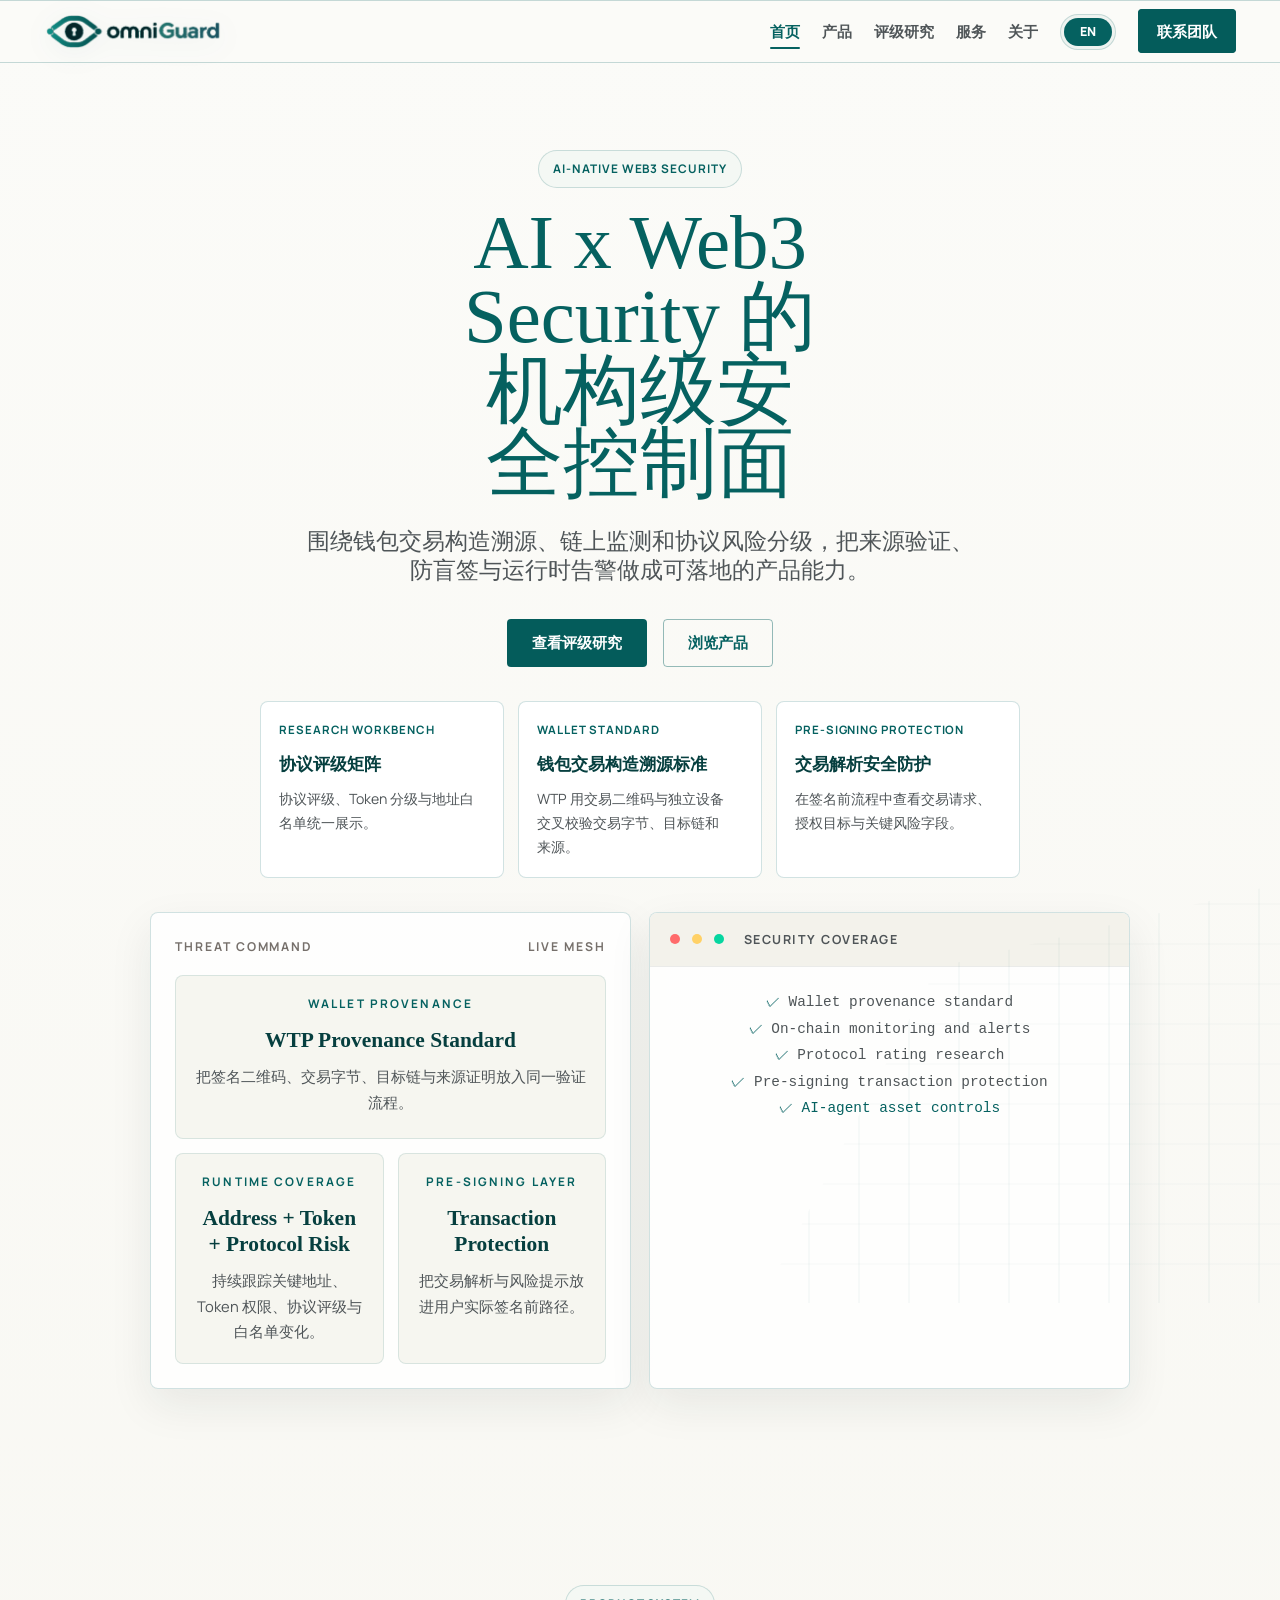
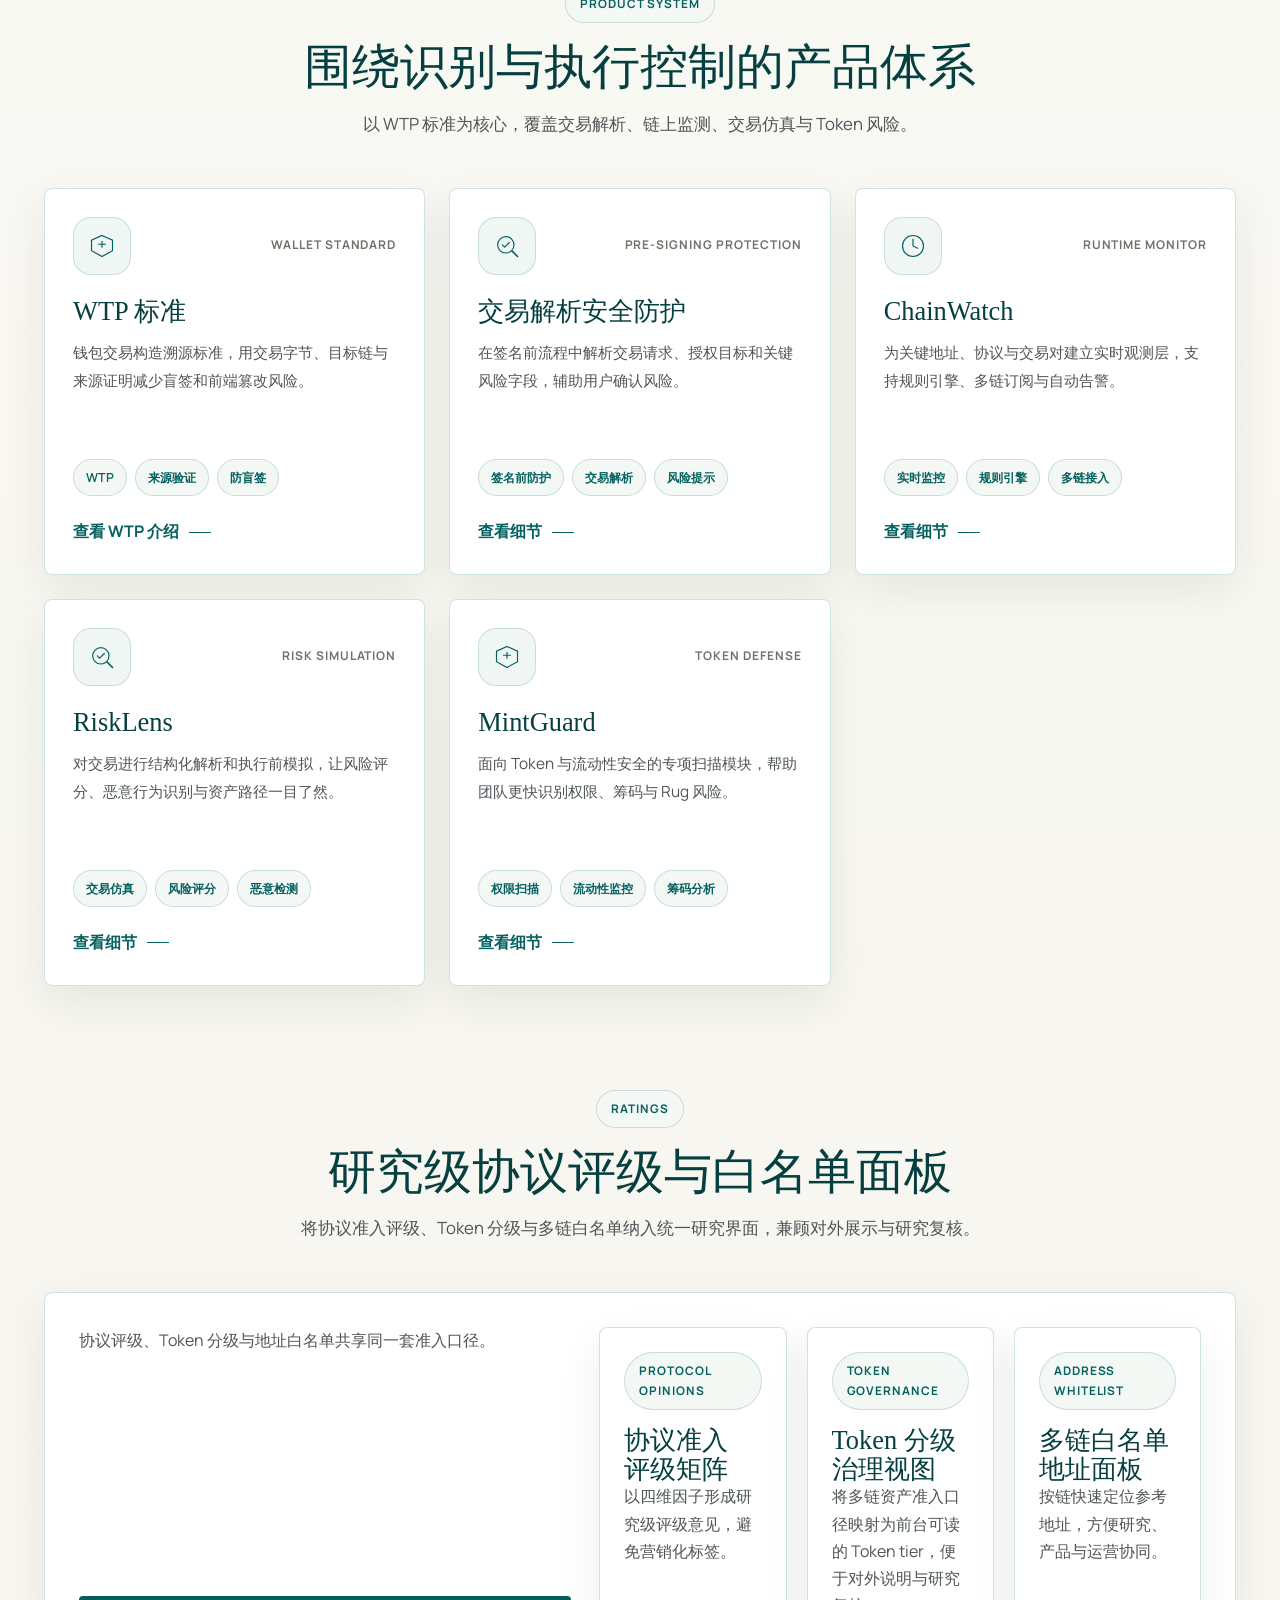
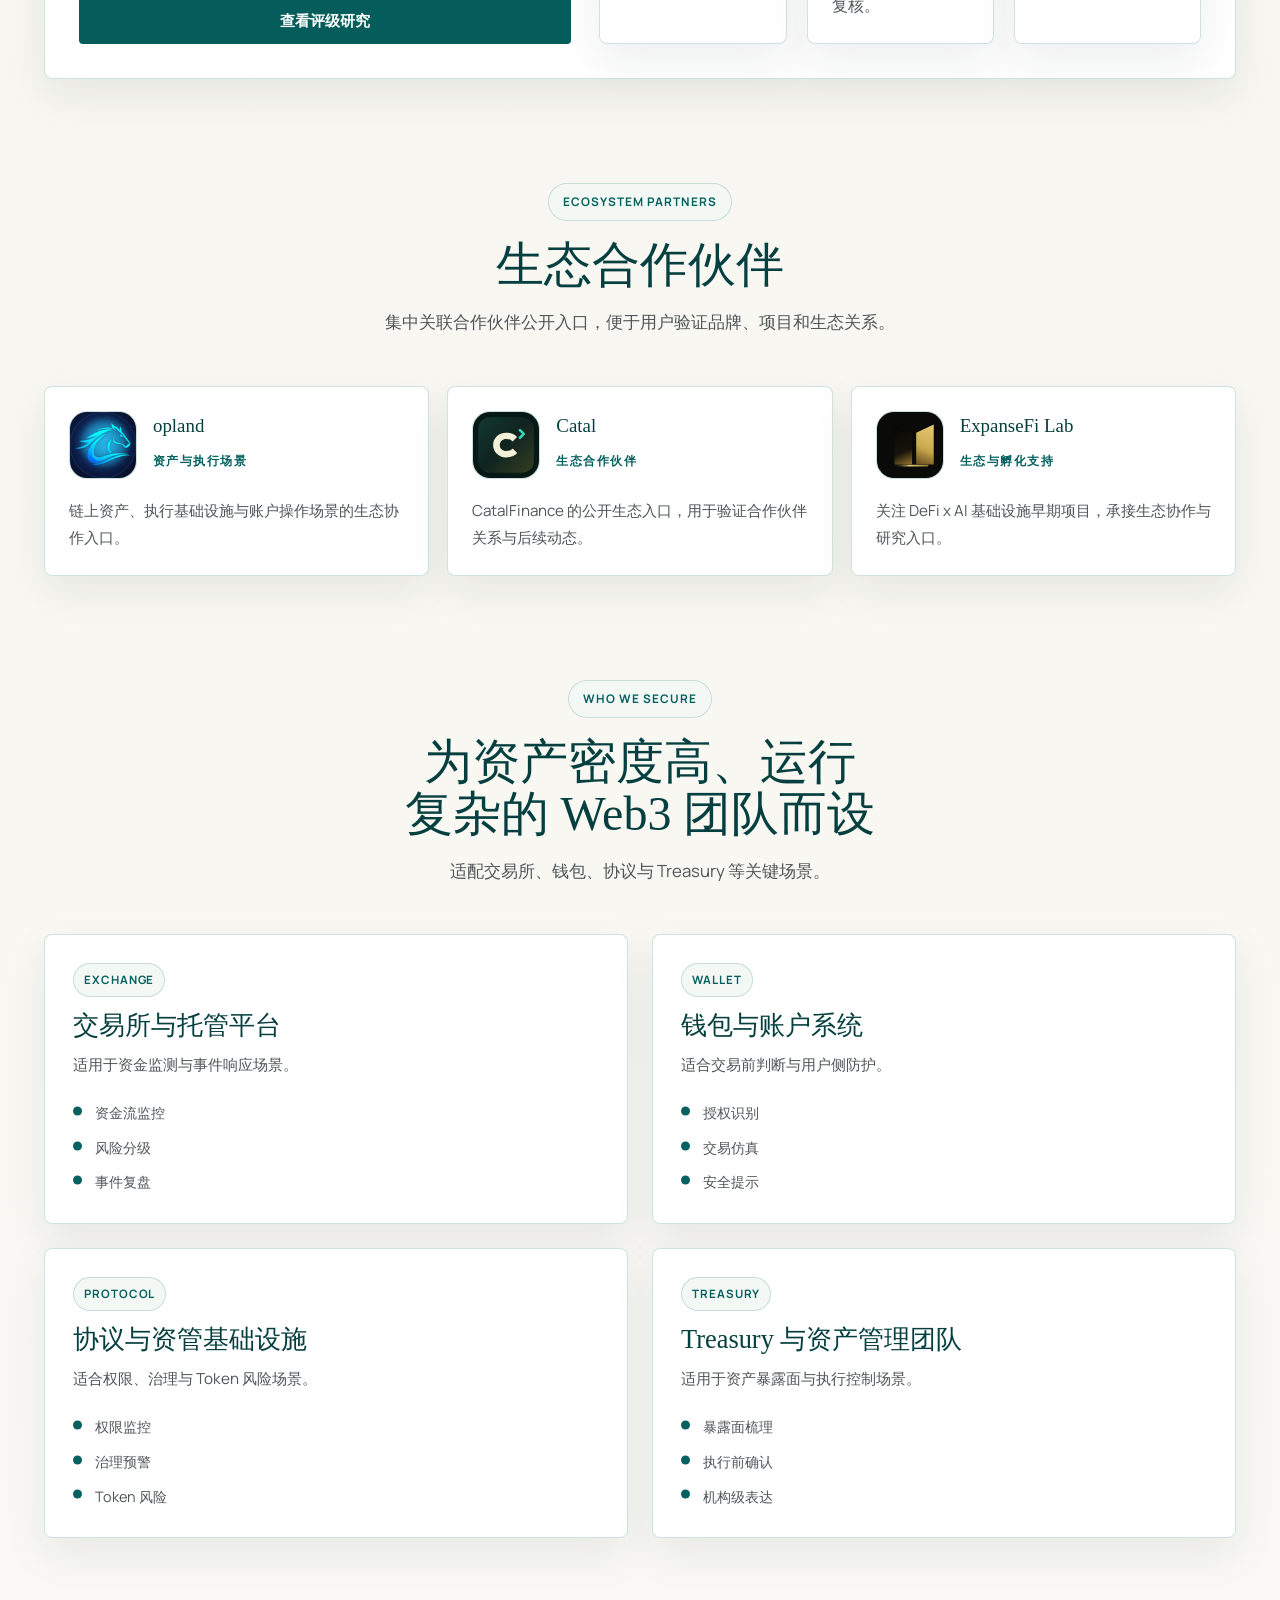
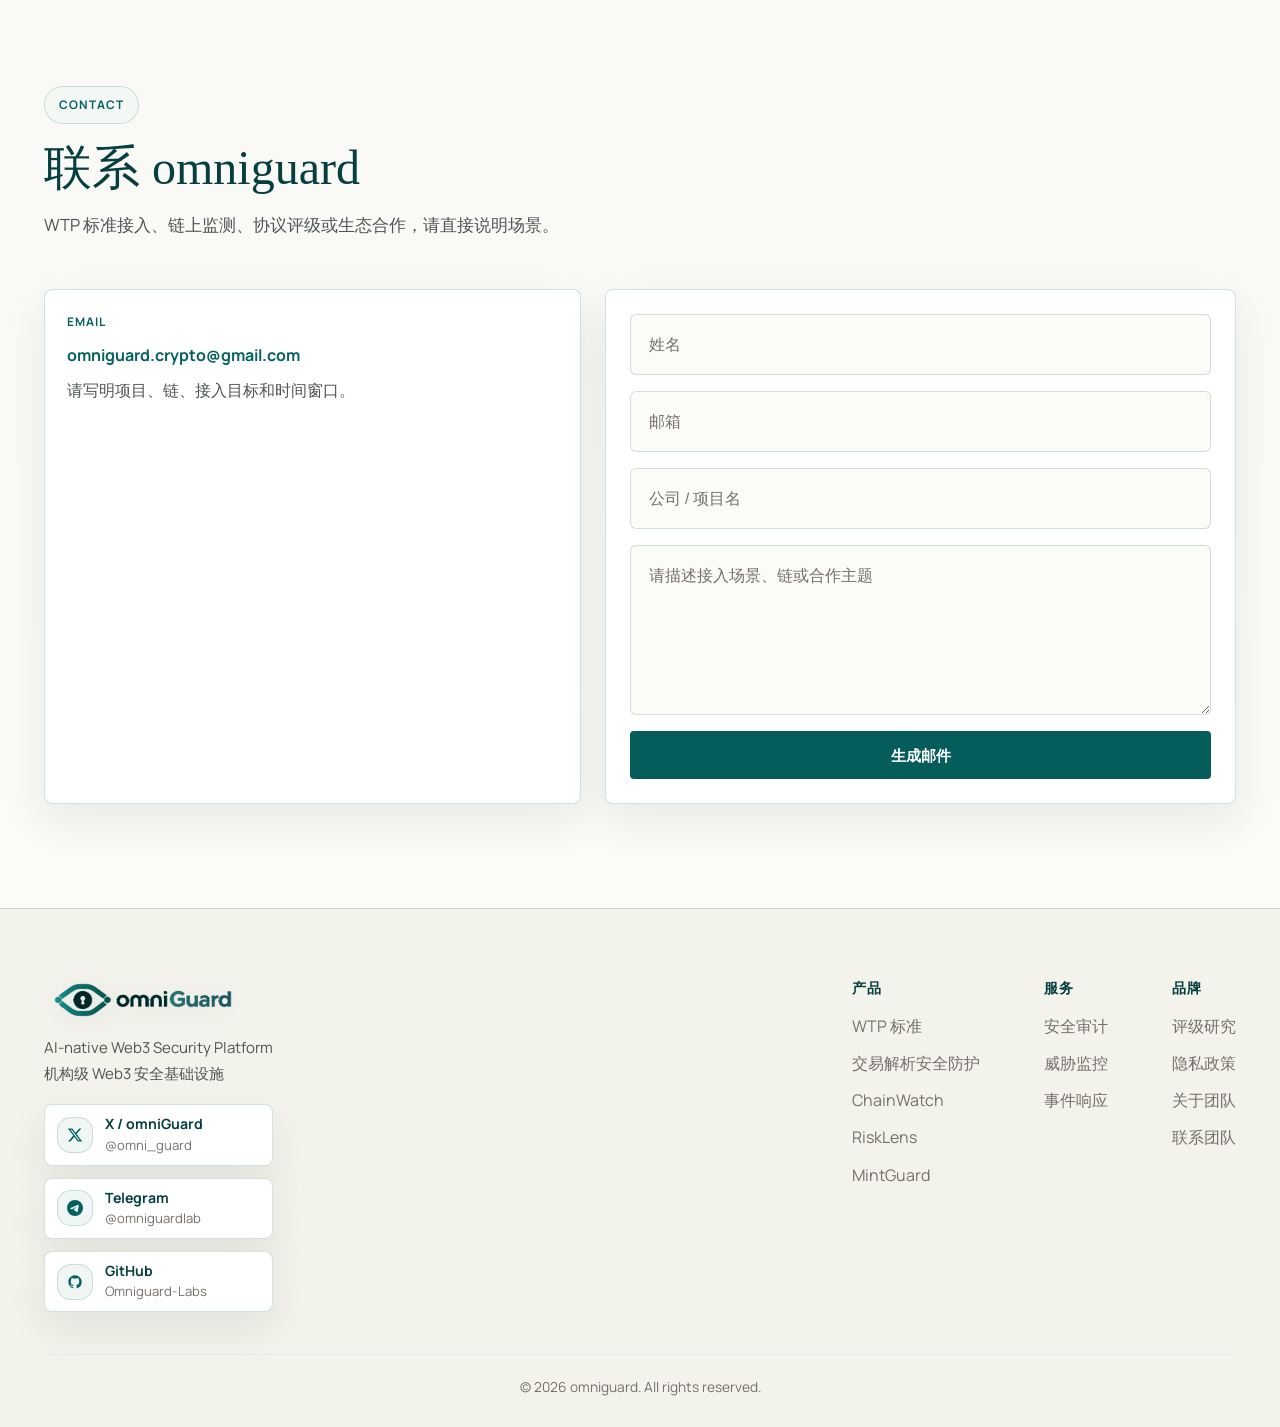
==== commit 0b13b8f3: "Deploy Omniguard site from 7ce10359a7d766bf29b398dab5d1bb65ffcfe677" ====
--- a/index.html
+++ b/index.html
@@ -1 +1 @@
-<!DOCTYPE html><html lang="zh-CN"> <head><meta charset="UTF-8"><meta name="viewport" content="width=device-width, initial-scale=1.0"><title>omniguard | AI 原生 Web3 安全平台</title><meta name="description" content="omniguard.pro 汇总 WTP 标准、交易解析插件、链上监测、协议评级与生态合作入口。"><meta property="og:title" content="omniguard | AI 原生 Web3 安全平台"><meta property="og:description" content="omniguard.pro 汇总 WTP 标准、交易解析插件、链上监测、协议评级与生态合作入口。"><meta property="og:type" content="website"><meta property="og:url" content="https://omniguard.pro/"><link rel="canonical" href="https://omniguard.pro/"><link rel="icon" type="image/png" href="/favicon.png"><link rel="preconnect" href="https://fonts.googleapis.com"><link rel="preconnect" href="https://fonts.gstatic.com" crossorigin><link href="https://fonts.googleapis.com/css2?family=Manrope:wght@400;500;600;700;800&family=Sora:wght@400;500;600;700;800&display=swap" rel="stylesheet"><link rel="stylesheet" href="/_astro/BaseLayout.DdHnn2Zc.css"></head> <body data-brand="omniguard" data-email-user="omniguard.crypto" data-email-host="gmail.com"> <nav class="navbar"> <div class="container"> <a href="/" class="logo" aria-label="omniguard 首页"> <img src="/brand/omniguard-logo-wide.png" alt="" class="logo-wide" width="720" height="151" loading="eager" decoding="async" aria-hidden="true"> </a> <ul class="nav-links"> <li> <a href="/" class="active" data-i18n-en="Home"> 首页 </a> </li><li> <a href="/products" data-i18n-en="Products"> 产品 </a> </li><li> <a href="/ratings" data-i18n-en="Ratings"> 评级研究 </a> </li><li> <a href="/services" data-i18n-en="Services"> 服务 </a> </li><li> <a href="/about" data-i18n-en="About"> 关于 </a> </li> <li> <div class="language-switch" aria-label="Language"> <button type="button" data-lang-option="zh" aria-pressed="true">中</button> <button type="button" data-lang-option="en" aria-pressed="false">EN</button> </div> </li> <li> <a href="/#contact" class="btn-contact" data-i18n-en="Contact">联系团队</a> </li> </ul> <button class="mobile-menu-btn" aria-label="菜单" data-i18n-aria-label-en="Menu"><span></span><span></span><span></span></button> </div> </nav> <main class="site-main">  <section class="hero"> <div class="container hero-grid"> <div class="hero-copy"> <span class="section-kicker fade-in">AI-NATIVE WEB3 SECURITY</span> <h1 class="fade-in" data-i18n-en="Research-driven AI security control plane for Web3">  <span class="gradient-text">AI x Web3 Security</span>  的机构级安全控制面 </h1> <p class="hero-desc fade-in" data-i18n-en="Wallet transaction provenance, on-chain monitoring and protocol risk grading for production Web3 teams.">围绕钱包交易构造溯源、链上监测和协议风险分级，把来源验证、防盲签与运行时告警做成可落地的产品能力。</p> <div class="hero-actions fade-in"> <a href="/ratings" class="btn btn-primary" data-i18n-en="View ratings">查看评级研究</a> <a href="/products" class="btn btn-ghost" data-i18n-en="Browse products">浏览产品</a> </div> <div class="hero-proof fade-in"> <a href="/ratings" class="proof-item proof-item-link"> <span class="proof-label">Research Workbench</span> <strong data-i18n-en="Protocol rating matrix">协议评级矩阵</strong> <p data-i18n-en="Protocol ratings, token tiers and address whitelists in one view.">协议评级、Token 分级与地址白名单统一展示。</p> </a><a href="https://github.com/Omniguard-Labs/wtp-spec" class="proof-item proof-item-link" target="_blank" rel="noopener"> <span class="proof-label">Wallet Standard</span> <strong data-i18n-en="Wallet Transaction Provenance Standard">钱包交易构造溯源标准</strong> <p data-i18n-en="WTP cross-checks transaction bytes, chain and origin through QR envelopes and independent devices.">WTP 用交易二维码与独立设备交叉校验交易字节、目标链和来源。</p> </a><a href="/products#transaction-parser" class="proof-item proof-item-link"> <span class="proof-label">Browser Extension</span> <strong data-i18n-en="Transaction parser extension">交易解析插件</strong> <p data-i18n-en="Inspect transaction requests, approval targets and key parameters in the browser.">在浏览器侧查看交易请求、授权目标与关键参数。</p> </a> </div> </div> <div class="hero-stack fade-in"> <div class="hero-orbit" aria-hidden="true"> <span class="orbit orbit-a"></span> <span class="orbit orbit-b"></span> <span class="orbit orbit-c"></span> <span class="orbit-node node-a"></span> <span class="orbit-node node-b"></span> <span class="orbit-node node-c"></span> <span class="orbit-node node-d"></span> </div> <div class="glass-panel hero-board"> <div class="panel-topline"> <span>Threat Command</span> <span>Live Mesh</span> </div> <div class="signal-grid"> <div class="signal-card signal-card-wide"> <span class="signal-label">Wallet Provenance</span> <strong>WTP Provenance Standard</strong> <p data-i18n-en="Put signing QR, transaction bytes, target chain and origin proof into one verification flow.">把签名二维码、交易字节、目标链与来源证明放入同一验证流程。</p> </div><div class="signal-card"> <span class="signal-label">Runtime Coverage</span> <strong>Address + Token + Protocol Risk</strong> <p data-i18n-en="Continuously track key addresses, token permissions, protocol ratings and whitelist changes.">持续跟踪关键地址、Token 权限、协议评级与白名单变化。</p> </div><div class="signal-card"> <span class="signal-label">Browser Layer</span> <strong>Transaction Parser</strong> <p data-i18n-en="Bring pre-signing transaction parsing into the actual user workflow.">把签名前解析放进用户实际操作路径。</p> </div> </div> </div> <div class="glass-panel hero-terminal"> <div class="terminal-top"> <span></span> <span></span> <span></span> <b>Security coverage</b> </div> <div class="terminal-body"> <p class="terminal-line"> <span class="terminal-key">✓</span>   Wallet provenance standard </p><p class="terminal-line"> <span class="terminal-key">✓</span>   On-chain monitoring and alerts </p><p class="terminal-line"> <span class="terminal-key">✓</span>   Protocol rating research </p><p class="terminal-line"> <span class="terminal-key">✓</span>   Browser transaction parsing </p><p class="terminal-line terminal-ok"> <span class="terminal-key">✓</span>   AI-agent asset controls </p> </div> </div> </div> </div> </section> <section class="products-preview"> <div class="container"> <div class="section-head"> <span class="section-kicker">PRODUCT SYSTEM</span> <h2 class="section-title" data-i18n-en="Products within one security system">围绕识别与执行控制的产品体系</h2> <p class="section-desc" data-i18n-en="Centered on WTP, with browser parsing, monitoring, simulation and token risk analysis.">以 WTP 标准为核心，覆盖交易解析、链上监测、交易仿真与 Token 风险。</p> </div> <div class="product-cards"> <article class="product-card fade-in"> <div class="card-head"> <div class="card-icon-wrap"> <svg class width="28px" height="28px" viewBox="0 0 48 48" aria-hidden="true"><path d="M24 6 L42 14 L42 32 L24 42 L6 32 L6 14 Z" fill="none" stroke="currentColor" stroke-width="2"></path><path d="M24 16 L24 26 M18 21 L30 21" fill="none" stroke="currentColor" stroke-width="2" stroke-linecap="round"></path></svg> </div> <span class="card-meta">Wallet Standard</span> </div> <h3 data-i18n-en="WTP Standard">WTP 标准</h3> <p data-i18n-en="Wallet transaction provenance standard that uses bytes, chain and origin proof to reduce blind signing and front-end tampering risk.">钱包交易构造溯源标准，用交易字节、目标链与来源证明减少盲签和前端篡改风险。</p> <div class="card-tags"> <span class="tag" data-i18n-en="WTP">WTP</span><span class="tag" data-i18n-en="Origin proof">来源验证</span><span class="tag" data-i18n-en="Blind-signing defense">防盲签</span> </div> <a href="/wtp/" class="card-link"> <span data-i18n-en="View WTP">查看 WTP 介绍</span> </a> </article><article class="product-card fade-in"> <div class="card-head"> <div class="card-icon-wrap"> <svg class width="28px" height="28px" viewBox="0 0 48 48" aria-hidden="true"><circle cx="22" cy="22" r="14" fill="none" stroke="currentColor" stroke-width="2"></circle><line x1="33" y1="33" x2="42" y2="42" stroke="currentColor" stroke-width="3" stroke-linecap="round"></line><path d="M16 22 L20 26 L28 18" fill="none" stroke="currentColor" stroke-width="2" stroke-linecap="round" stroke-linejoin="round"></path></svg> </div> <span class="card-meta">Browser Extension</span> </div> <h3 data-i18n-en="Google transaction parser extension">Google 交易解析插件</h3> <p data-i18n-en="Parse transaction requests, approval targets and key risk fields in Google Chrome before signing.">在 Google Chrome 中解析交易请求、授权目标和关键风险字段，辅助用户签名前确认。</p> <div class="card-tags"> <span class="tag" data-i18n-en="Chrome extension">Chrome 插件</span><span class="tag" data-i18n-en="Transaction parsing">交易解析</span><span class="tag" data-i18n-en="Pre-signing review">签名前确认</span> </div> <a href="/products#transaction-parser" class="card-link"> <span data-i18n-en="View details">查看细节</span> </a> </article><article class="product-card fade-in"> <div class="card-head"> <div class="card-icon-wrap"> <svg class width="28px" height="28px" viewBox="0 0 48 48" aria-hidden="true"><circle cx="24" cy="24" r="18" fill="none" stroke="currentColor" stroke-width="2"></circle><path d="M24 12 L24 24 L32 28" fill="none" stroke="currentColor" stroke-width="2" stroke-linecap="round"></path></svg> </div> <span class="card-meta">Runtime Monitor</span> </div> <h3>ChainWatch</h3> <p data-i18n-en="A runtime observation layer for key addresses, protocols and pairs with rules, multi-chain subscriptions and alerts.">为关键地址、协议与交易对建立实时观测层，支持规则引擎、多链订阅与自动告警。</p> <div class="card-tags"> <span class="tag" data-i18n-en="Runtime monitoring">实时监控</span><span class="tag" data-i18n-en="Rule engine">规则引擎</span><span class="tag" data-i18n-en="Multi-chain">多链接入</span> </div> <a href="/products#chainwatch" class="card-link"> <span data-i18n-en="View details">查看细节</span> </a> </article><article class="product-card fade-in"> <div class="card-head"> <div class="card-icon-wrap"> <svg class width="28px" height="28px" viewBox="0 0 48 48" aria-hidden="true"><circle cx="22" cy="22" r="14" fill="none" stroke="currentColor" stroke-width="2"></circle><line x1="33" y1="33" x2="42" y2="42" stroke="currentColor" stroke-width="3" stroke-linecap="round"></line><path d="M16 22 L20 26 L28 18" fill="none" stroke="currentColor" stroke-width="2" stroke-linecap="round" stroke-linejoin="round"></path></svg> </div> <span class="card-meta">Risk Simulation</span> </div> <h3>RiskLens</h3> <p data-i18n-en="Structured transaction parsing and pre-execution simulation for risk scoring, malicious behavior and asset paths.">对交易进行结构化解析和执行前模拟，让风险评分、恶意行为识别与资产路径一目了然。</p> <div class="card-tags"> <span class="tag" data-i18n-en="Simulation">交易仿真</span><span class="tag" data-i18n-en="Risk score">风险评分</span><span class="tag" data-i18n-en="Malicious detection">恶意检测</span> </div> <a href="/products#risklens" class="card-link"> <span data-i18n-en="View details">查看细节</span> </a> </article><article class="product-card fade-in"> <div class="card-head"> <div class="card-icon-wrap"> <svg class width="28px" height="28px" viewBox="0 0 48 48" aria-hidden="true"><path d="M24 6 L42 14 L42 32 L24 42 L6 32 L6 14 Z" fill="none" stroke="currentColor" stroke-width="2"></path><path d="M24 16 L24 26 M18 21 L30 21" fill="none" stroke="currentColor" stroke-width="2" stroke-linecap="round"></path></svg> </div> <span class="card-meta">Token Defense</span> </div> <h3>MintGuard</h3> <p data-i18n-en="Token and liquidity scanning to identify permissions, holder concentration and rug risk faster.">面向 Token 与流动性安全的专项扫描模块，帮助团队更快识别权限、筹码与 Rug 风险。</p> <div class="card-tags"> <span class="tag" data-i18n-en="Permission scan">权限扫描</span><span class="tag" data-i18n-en="Liquidity monitoring">流动性监控</span><span class="tag" data-i18n-en="Holder analysis">筹码分析</span> </div> <a href="/products#mintguard" class="card-link"> <span data-i18n-en="View details">查看细节</span> </a> </article> </div> </div> </section> <section class="ratings-preview"> <div class="container"> <div class="section-head"> <span class="section-kicker">RATINGS</span> <h2 class="section-title" data-i18n-en="Research-grade ratings inside the website">研究级协议评级与白名单面板</h2> <p class="section-desc" data-i18n-en="A single research surface for protocol admission opinions, token tiers and multi-chain whitelist governance.">将协议准入评级、Token 分级与多链白名单纳入统一研究界面，兼顾对外展示与研究复核。</p> </div> <div class="ratings-preview-shell glass-panel fade-in"> <div class="ratings-preview-copy"> <p data-i18n-en="A single research surface for protocol admission opinions, token tiers and multi-chain whitelist governance.">协议评级、Token 分级与地址白名单共享同一套准入口径。</p> <a href="/ratings" class="btn btn-primary" data-i18n-en="View ratings">查看评级研究</a> </div> <div class="ratings-preview-grid"> <article class="ratings-preview-card"> <span class="section-kicker ratings-preview-kicker">Protocol Opinions</span> <h3 data-i18n-en="Protocol admission matrix">协议准入评级矩阵</h3> <p data-i18n-en="Research-grade admission opinions based on four factors, avoiding marketing labels.">以四维因子形成研究级评级意见，避免营销化标签。</p> </article><article class="ratings-preview-card"> <span class="section-kicker ratings-preview-kicker">Token Governance</span> <h3 data-i18n-en="Token tier governance">Token 分级治理视图</h3> <p data-i18n-en="Map multi-chain asset admission criteria into readable token tiers for external explanation and research review.">将多链资产准入口径映射为前台可读的 Token tier，便于对外说明与研究复核。</p> </article><article class="ratings-preview-card"> <span class="section-kicker ratings-preview-kicker">Address Whitelist</span> <h3 data-i18n-en="Multi-chain address whitelist">多链白名单地址面板</h3> <p data-i18n-en="Locate reference addresses by chain for research, product and operations collaboration.">按链快速定位参考地址，方便研究、产品与运营协同。</p> </article> </div> </div> </div> </section> <section id="ecosystem" class="ecosystem-section"> <div class="container"> <div class="section-head"> <span class="section-kicker">ECOSYSTEM PARTNERS</span> <h2 class="section-title" data-i18n-en="Ecosystem partners">生态合作伙伴</h2> <p class="section-desc" data-i18n-en="Primary public links for ecosystem partner verification.">集中关联合作伙伴公开入口，便于用户验证品牌、项目和生态关系。</p> </div> <div class="ecosystem-grid"> <a class="ecosystem-card fade-in" href="https://opland.io" target="_blank" rel="noopener noreferrer" aria-label="opland 主站"> <div class="ecosystem-card-head"> <img src="/brand/ecosystem/opland.png" alt="" class="ecosystem-icon" loading="lazy" decoding="async" aria-hidden="true"> <div> <h3>opland</h3> <span data-i18n-en="Assets and execution">资产与执行场景</span> </div> </div> <p data-i18n-en="Ecosystem entry for on-chain assets, execution infrastructure and account operations.">链上资产、执行基础设施与账户操作场景的生态协作入口。</p> </a><a class="ecosystem-card fade-in" href="https://x.com/CatalFinance" target="_blank" rel="noopener noreferrer" aria-label="Catal X 入口"> <div class="ecosystem-card-head"> <img src="/brand/ecosystem/catal.svg" alt="" class="ecosystem-icon" loading="lazy" decoding="async" aria-hidden="true"> <div> <h3>Catal</h3> <span data-i18n-en="Ecosystem partner">生态合作伙伴</span> </div> </div> <p data-i18n-en="Public CatalFinance ecosystem entry for partner verification and follow-up updates.">CatalFinance 的公开生态入口，用于验证合作伙伴关系与后续动态。</p> </a><a class="ecosystem-card fade-in" href="https://www.expansefi.com" target="_blank" rel="noopener noreferrer" aria-label="ExpanseFi Lab 主站"> <div class="ecosystem-card-head"> <img src="/brand/ecosystem/expansefi.svg" alt="" class="ecosystem-icon" loading="lazy" decoding="async" aria-hidden="true"> <div> <h3>ExpanseFi Lab</h3> <span data-i18n-en="Ecosystem and incubation">生态与孵化支持</span> </div> </div> <p data-i18n-en="Early DeFi x AI infrastructure coverage with ecosystem collaboration and research entry points.">关注 DeFi x AI 基础设施早期项目，承接生态协作与研究入口。</p> </a> </div> </div> </section> <section class="audience-section"> <div class="container"> <div class="section-head"> <span class="section-kicker">WHO WE SECURE</span> <h2 class="section-title" data-i18n-en="Designed for teams operating at scale">为资产密度高、运行复杂的 Web3 团队而设</h2> <p class="section-desc" data-i18n-en="For exchanges, wallets, protocols and treasury operations.">适配交易所、钱包、协议与 Treasury 等关键场景。</p> </div> <div class="audience-grid"> <article class="audience-card fade-in"> <span class="audience-label">Exchange</span> <h3 data-i18n-en="Exchanges and custody platforms">交易所与托管平台</h3> <p data-i18n-en="For fund-flow monitoring and incident response.">适用于资金监测与事件响应场景。</p> <ul class="audience-list"> <li data-i18n-en="Fund-flow monitoring">资金流监控</li><li data-i18n-en="Risk tiering">风险分级</li><li data-i18n-en="Incident review">事件复盘</li> </ul> </article><article class="audience-card fade-in"> <span class="audience-label">Wallet</span> <h3 data-i18n-en="Wallet and account systems">钱包与账户系统</h3> <p data-i18n-en="For pre-transaction judgment and user-side protection.">适合交易前判断与用户侧防护。</p> <ul class="audience-list"> <li data-i18n-en="Approval detection">授权识别</li><li data-i18n-en="Transaction simulation">交易仿真</li><li data-i18n-en="Security prompts">安全提示</li> </ul> </article><article class="audience-card fade-in"> <span class="audience-label">Protocol</span> <h3 data-i18n-en="Protocols and asset infrastructure">协议与资管基础设施</h3> <p data-i18n-en="For permissions, governance and token-risk surfaces.">适合权限、治理与 Token 风险场景。</p> <ul class="audience-list"> <li data-i18n-en="Permission monitoring">权限监控</li><li data-i18n-en="Governance alerts">治理预警</li><li data-i18n-en="Token risk">Token 风险</li> </ul> </article><article class="audience-card fade-in"> <span class="audience-label">Treasury</span> <h3 data-i18n-en="Treasury and asset management teams">Treasury 与资产管理团队</h3> <p data-i18n-en="For asset exposure and execution-control workflows.">适用于资产暴露面与执行控制场景。</p> <ul class="audience-list"> <li data-i18n-en="Exposure mapping">暴露面梳理</li><li data-i18n-en="Pre-execution confirmation">执行前确认</li><li data-i18n-en="Institutional reporting">机构级表达</li> </ul> </article> </div> </div> </section> <section id="contact" class="contact"> <div class="container"> <div class="section-head section-head-left"> <span class="section-kicker">CONTACT</span> <h2 class="section-title" data-i18n-en="Contact the team">联系 omniguard</h2> <p class="section-desc" data-i18n-en="For WTP integration, monitoring, ratings or ecosystem collaboration.">WTP 标准接入、链上监测、协议评级或生态合作，请直接说明场景。</p> </div> <div class="contact-shell"> <div class="contact-info"> <div class="info-row"> <div class="info-item fade-in"> <span class="info-label" data-i18n-en="Email">Email</span> <p><a href="#" data-mailto data-email></a></p> <p data-i18n-en="Please include the project, chain, integration goal and timeline.">请写明项目、链、接入目标和时间窗口。</p> </div> </div> </div> <form class="contact-form fade-in"> <input type="text" placeholder="姓名" data-i18n-placeholder-en="Name" required> <input type="email" placeholder="邮箱" data-i18n-placeholder-en="Email" required> <input type="text" placeholder="公司 / 项目名" data-i18n-placeholder-en="Company / Project" required> <textarea placeholder="请描述接入场景、链或合作主题" data-i18n-placeholder-en="Describe the integration scenario, chain or collaboration topic" rows="5" required></textarea> <button type="submit" class="btn btn-primary" data-i18n-en="Generate email">生成邮件</button> </form> </div> </div> </section>  </main> <footer> <div class="container"> <div class="footer-content"> <div class="footer-brand"> <a href="/" class="logo" aria-label="omniguard 首页"> <img src="/brand/omniguard-logo-wide.png" alt="" class="logo-wide" width="720" height="151" loading="eager" decoding="async" aria-hidden="true"> </a> <p>AI-native Web3 Security Platform<br><span data-i18n-en="Institutional Web3 security infrastructure">机构级 Web3 安全基础设施</span></p> <div class="social-links social-links-compact"> <a href="https://x.com/omni_guard" target="_blank" rel="noopener" class="social-link-card" aria-label="X / omniGuard @omni_guard" title="X / omniGuard @omni_guard"> <span class="social-link-icon" aria-hidden="true"> <svg class width="16px" height="16px" viewBox="0 0 24 24" aria-hidden="true"><path d="M18.244 2.25h3.308l-7.227 8.26 8.502 11.24H16.17l-5.214-6.817L4.99 21.75H1.68l7.73-8.835L1.254 2.25H8.08l4.713 6.231zm-1.161 17.52h1.833L7.084 4.126H5.117z" fill="currentColor"></path></svg> </span> <span class="social-link-copy"> <strong>X / omniGuard</strong> <span>@omni_guard</span>  </span> </a><a href="https://t.me/omniguardlab" target="_blank" rel="noopener" class="social-link-card" aria-label="Telegram @omniguardlab" title="Telegram @omniguardlab"> <span class="social-link-icon" aria-hidden="true"> <svg class width="16px" height="16px" viewBox="0 0 24 24" aria-hidden="true"><path d="M11.944 0A12 12 0 000 12a12 12 0 0012 12 12 12 0 0012-12A12 12 0 0012 0h-.056zm4.962 7.224c.1-.002.321.023.465.14a.506.506 0 01.171.325c.016.093.036.306.02.472-.18 1.898-.962 6.502-1.36 8.627-.168.9-.499 1.201-.82 1.23-.696.065-1.225-.46-1.9-.902-1.056-.693-1.653-1.124-2.678-1.8-1.185-.78-.417-1.21.258-1.91.177-.184 3.247-2.977 3.307-3.23.007-.032.014-.15-.056-.212s-.174-.041-.249-.024c-.106.024-1.793 1.14-5.061 3.345-.48.33-.913.49-1.302.48-.428-.008-1.252-.241-1.865-.44-.752-.245-1.349-.374-1.297-.789.027-.216.325-.437.893-.663 3.498-1.524 5.83-2.529 6.998-3.014 3.332-1.386 4.025-1.627 4.476-1.635z" fill="currentColor"></path></svg> </span> <span class="social-link-copy"> <strong>Telegram</strong> <span>@omniguardlab</span>  </span> </a><a href="https://github.com/Omniguard-Labs/" target="_blank" rel="noopener" class="social-link-card" aria-label="GitHub Omniguard-Labs" title="GitHub Omniguard-Labs"> <span class="social-link-icon" aria-hidden="true"> <svg class width="16px" height="16px" viewBox="0 0 24 24" aria-hidden="true"><path d="M12 2C6.477 2 2 6.484 2 12.017c0 4.425 2.865 8.18 6.839 9.504.5.092.682-.217.682-.483 0-.237-.008-.868-.013-1.703-2.782.605-3.369-1.343-3.369-1.343-.454-1.158-1.11-1.466-1.11-1.466-.908-.62.069-.608.069-.608 1.003.07 1.531 1.032 1.531 1.032.892 1.53 2.341 1.088 2.91.832.092-.647.35-1.088.636-1.338-2.22-.253-4.555-1.113-4.555-4.951 0-1.093.39-1.988 1.029-2.688-.103-.253-.446-1.272.098-2.65 0 0 .84-.27 2.75 1.026A9.564 9.564 0 0112 6.844c.85.004 1.705.115 2.504.337 1.909-1.296 2.747-1.027 2.747-1.027.546 1.379.202 2.398.1 2.651.64.7 1.028 1.595 1.028 2.688 0 3.848-2.339 4.695-4.566 4.943.359.309.678.92.678 1.855 0 1.338-.012 2.419-.012 2.747 0 .268.18.58.688.482A10.019 10.019 0 0022 12.017C22 6.484 17.522 2 12 2z" fill="currentColor"></path></svg> </span> <span class="social-link-copy"> <strong>GitHub</strong> <span>Omniguard-Labs</span>  </span> </a> </div> </div> <div class="footer-links"> <div class="link-group"> <h4 data-i18n-en="Products">产品</h4> <a href="/wtp/" data-i18n-en="WTP Standard"> WTP 标准 </a><a href="/products#transaction-parser" data-i18n-en="Google transaction parser"> Google 交易解析插件 </a><a href="/products#chainwatch"> ChainWatch </a><a href="/products#risklens"> RiskLens </a><a href="/products#mintguard"> MintGuard </a> </div><div class="link-group"> <h4 data-i18n-en="Services">服务</h4> <a href="/services" data-i18n-en="Security audit"> 安全审计 </a><a href="/services" data-i18n-en="Threat monitoring"> 威胁监控 </a><a href="/services" data-i18n-en="Incident response"> 事件响应 </a> </div><div class="link-group"> <h4 data-i18n-en="Brand">品牌</h4> <a href="/ratings" data-i18n-en="Ratings research"> 评级研究 </a><a href="/privacy" data-i18n-en="Privacy policy"> 隐私政策 </a><a href="/about" data-i18n-en="About the team"> 关于团队 </a><a href="/#contact" data-i18n-en="Contact the team"> 联系团队 </a> </div> </div> </div> <div class="footer-bottom"> <p>&copy; 2026 omniguard. All rights reserved.</p> </div> </div> </footer> <script type="module" src="/scripts/main.js"></script> </body> </html>+<!DOCTYPE html><html lang="zh-CN"> <head><meta charset="UTF-8"><meta name="viewport" content="width=device-width, initial-scale=1.0"><title>omniguard | AI 原生 Web3 安全平台</title><meta name="description" content="omniguard.pro 汇总 WTP 标准、交易解析安全防护、链上监测、协议评级与生态合作入口。"><meta property="og:title" content="omniguard | AI 原生 Web3 安全平台"><meta property="og:description" content="omniguard.pro 汇总 WTP 标准、交易解析安全防护、链上监测、协议评级与生态合作入口。"><meta property="og:type" content="website"><meta property="og:url" content="https://omniguard.pro/"><link rel="canonical" href="https://omniguard.pro/"><link rel="icon" type="image/svg+xml" href="/favicon.svg?v=20260502"><link rel="icon" type="image/png" sizes="256x256" href="/favicon.png?v=20260502"><link rel="apple-touch-icon" href="/favicon.png?v=20260502"><link rel="preconnect" href="https://fonts.googleapis.com"><link rel="preconnect" href="https://fonts.gstatic.com" crossorigin><link href="https://fonts.googleapis.com/css2?family=Manrope:wght@400;500;600;700;800&family=Sora:wght@400;500;600;700;800&display=swap" rel="stylesheet"><link rel="stylesheet" href="/_astro/BaseLayout.DKCxOinl.css"></head> <body data-brand="omniguard" data-email-user="omniguard.crypto" data-email-host="gmail.com"> <nav class="navbar"> <div class="container"> <a href="/" class="logo" aria-label="omniguard 首页"> <img src="/brand/omniguard-logo-wide.png" alt="" class="logo-wide" width="720" height="151" loading="eager" decoding="async" aria-hidden="true"> </a> <ul class="nav-links"> <li> <a href="/" class="active" data-i18n-en="Home"> 首页 </a> </li><li> <a href="/products" data-i18n-en="Products"> 产品 </a> </li><li> <a href="/ratings" data-i18n-en="Ratings"> 评级研究 </a> </li><li> <a href="/services" data-i18n-en="Services"> 服务 </a> </li><li> <a href="/about" data-i18n-en="About"> 关于 </a> </li> <li> <div class="language-switch" aria-label="Language"> <button type="button" data-lang-toggle aria-label="Switch to English" title="Switch to English">EN</button> </div> </li> <li> <a href="/#contact" class="btn-contact" data-i18n-en="Contact">联系团队</a> </li> </ul> <button class="mobile-menu-btn" aria-label="菜单" data-i18n-aria-label-en="Menu"><span></span><span></span><span></span></button> </div> </nav> <main class="site-main">  <section class="hero"> <div class="container hero-grid"> <div class="hero-copy"> <span class="section-kicker fade-in">AI-NATIVE WEB3 SECURITY</span> <h1 class="fade-in" data-i18n-en="Research-driven AI security control plane for Web3">  <span class="gradient-text">AI x Web3 Security</span>  的机构级安全控制面 </h1> <p class="hero-desc fade-in" data-i18n-en="Wallet transaction provenance, on-chain monitoring and protocol risk grading for production Web3 teams.">围绕钱包交易构造溯源、链上监测和协议风险分级，把来源验证、防盲签与运行时告警做成可落地的产品能力。</p> <div class="hero-actions fade-in"> <a href="/ratings" class="btn btn-primary" data-i18n-en="View ratings">查看评级研究</a> <a href="/products" class="btn btn-ghost" data-i18n-en="Browse products">浏览产品</a> </div> <div class="hero-proof fade-in"> <a href="/ratings" class="proof-item proof-item-link"> <span class="proof-label">Research Workbench</span> <strong data-i18n-en="Protocol rating matrix">协议评级矩阵</strong> <p data-i18n-en="Protocol ratings, token tiers and address whitelists in one view.">协议评级、Token 分级与地址白名单统一展示。</p> </a><a href="https://github.com/Omniguard-Labs/wtp-spec" class="proof-item proof-item-link" target="_blank" rel="noopener"> <span class="proof-label">Wallet Standard</span> <strong data-i18n-en="Wallet Transaction Provenance Standard">钱包交易构造溯源标准</strong> <p data-i18n-en="WTP cross-checks transaction bytes, chain and origin through QR envelopes and independent devices.">WTP 用交易二维码与独立设备交叉校验交易字节、目标链和来源。</p> </a><a href="/products#transaction-parser" class="proof-item proof-item-link"> <span class="proof-label">Pre-signing Protection</span> <strong data-i18n-en="Transaction parsing protection">交易解析安全防护</strong> <p data-i18n-en="Review transaction requests, approval targets and key risk fields before signing.">在签名前流程中查看交易请求、授权目标与关键风险字段。</p> </a> </div> </div> <div class="hero-stack fade-in"> <div class="hero-orbit" aria-hidden="true"> <span class="orbit orbit-a"></span> <span class="orbit orbit-b"></span> <span class="orbit orbit-c"></span> <span class="orbit-node node-a"></span> <span class="orbit-node node-b"></span> <span class="orbit-node node-c"></span> <span class="orbit-node node-d"></span> </div> <div class="glass-panel hero-board"> <div class="panel-topline"> <span>Threat Command</span> <span>Live Mesh</span> </div> <div class="signal-grid"> <div class="signal-card signal-card-wide"> <span class="signal-label">Wallet Provenance</span> <strong>WTP Provenance Standard</strong> <p data-i18n-en="Put signing QR, transaction bytes, target chain and origin proof into one verification flow.">把签名二维码、交易字节、目标链与来源证明放入同一验证流程。</p> </div><div class="signal-card"> <span class="signal-label">Runtime Coverage</span> <strong>Address + Token + Protocol Risk</strong> <p data-i18n-en="Continuously track key addresses, token permissions, protocol ratings and whitelist changes.">持续跟踪关键地址、Token 权限、协议评级与白名单变化。</p> </div><div class="signal-card"> <span class="signal-label">Pre-signing Layer</span> <strong>Transaction Protection</strong> <p data-i18n-en="Bring transaction parsing and risk prompts into the actual pre-signing workflow.">把交易解析与风险提示放进用户实际签名前路径。</p> </div> </div> </div> <div class="glass-panel hero-terminal"> <div class="terminal-top"> <span></span> <span></span> <span></span> <b>Security coverage</b> </div> <div class="terminal-body"> <p class="terminal-line"> <span class="terminal-key">✓</span>   Wallet provenance standard </p><p class="terminal-line"> <span class="terminal-key">✓</span>   On-chain monitoring and alerts </p><p class="terminal-line"> <span class="terminal-key">✓</span>   Protocol rating research </p><p class="terminal-line"> <span class="terminal-key">✓</span>   Pre-signing transaction protection </p><p class="terminal-line terminal-ok"> <span class="terminal-key">✓</span>   AI-agent asset controls </p> </div> </div> </div> </div> </section> <section class="products-preview"> <div class="container"> <div class="section-head"> <span class="section-kicker">PRODUCT SYSTEM</span> <h2 class="section-title" data-i18n-en="Products within one security system">围绕识别与执行控制的产品体系</h2> <p class="section-desc" data-i18n-en="Centered on WTP, with browser parsing, monitoring, simulation and token risk analysis.">以 WTP 标准为核心，覆盖交易解析、链上监测、交易仿真与 Token 风险。</p> </div> <div class="product-cards"> <article class="product-card fade-in"> <div class="card-head"> <div class="card-icon-wrap"> <svg class width="28px" height="28px" viewBox="0 0 48 48" aria-hidden="true"><path d="M24 6 L42 14 L42 32 L24 42 L6 32 L6 14 Z" fill="none" stroke="currentColor" stroke-width="2"></path><path d="M24 16 L24 26 M18 21 L30 21" fill="none" stroke="currentColor" stroke-width="2" stroke-linecap="round"></path></svg> </div> <span class="card-meta">Wallet Standard</span> </div> <h3 data-i18n-en="WTP Standard">WTP 标准</h3> <p data-i18n-en="Wallet transaction provenance standard that uses bytes, chain and origin proof to reduce blind signing and front-end tampering risk.">钱包交易构造溯源标准，用交易字节、目标链与来源证明减少盲签和前端篡改风险。</p> <div class="card-tags"> <span class="tag" data-i18n-en="WTP">WTP</span><span class="tag" data-i18n-en="Origin proof">来源验证</span><span class="tag" data-i18n-en="Blind-signing defense">防盲签</span> </div> <a href="/wtp/" class="card-link"> <span data-i18n-en="View WTP">查看 WTP 介绍</span> </a> </article><article class="product-card fade-in"> <div class="card-head"> <div class="card-icon-wrap"> <svg class width="28px" height="28px" viewBox="0 0 48 48" aria-hidden="true"><circle cx="22" cy="22" r="14" fill="none" stroke="currentColor" stroke-width="2"></circle><line x1="33" y1="33" x2="42" y2="42" stroke="currentColor" stroke-width="3" stroke-linecap="round"></line><path d="M16 22 L20 26 L28 18" fill="none" stroke="currentColor" stroke-width="2" stroke-linecap="round" stroke-linejoin="round"></path></svg> </div> <span class="card-meta">Pre-signing Protection</span> </div> <h3 data-i18n-en="Transaction parsing protection">交易解析安全防护</h3> <p data-i18n-en="Parse transaction requests, approval targets and key risk fields before signing.">在签名前流程中解析交易请求、授权目标和关键风险字段，辅助用户确认风险。</p> <div class="card-tags"> <span class="tag" data-i18n-en="Pre-signing protection">签名前防护</span><span class="tag" data-i18n-en="Transaction parsing">交易解析</span><span class="tag" data-i18n-en="Risk prompts">风险提示</span> </div> <a href="/products#transaction-parser" class="card-link"> <span data-i18n-en="View details">查看细节</span> </a> </article><article class="product-card fade-in"> <div class="card-head"> <div class="card-icon-wrap"> <svg class width="28px" height="28px" viewBox="0 0 48 48" aria-hidden="true"><circle cx="24" cy="24" r="18" fill="none" stroke="currentColor" stroke-width="2"></circle><path d="M24 12 L24 24 L32 28" fill="none" stroke="currentColor" stroke-width="2" stroke-linecap="round"></path></svg> </div> <span class="card-meta">Runtime Monitor</span> </div> <h3>ChainWatch</h3> <p data-i18n-en="A runtime observation layer for key addresses, protocols and pairs with rules, multi-chain subscriptions and alerts.">为关键地址、协议与交易对建立实时观测层，支持规则引擎、多链订阅与自动告警。</p> <div class="card-tags"> <span class="tag" data-i18n-en="Runtime monitoring">实时监控</span><span class="tag" data-i18n-en="Rule engine">规则引擎</span><span class="tag" data-i18n-en="Multi-chain">多链接入</span> </div> <a href="/products#chainwatch" class="card-link"> <span data-i18n-en="View details">查看细节</span> </a> </article><article class="product-card fade-in"> <div class="card-head"> <div class="card-icon-wrap"> <svg class width="28px" height="28px" viewBox="0 0 48 48" aria-hidden="true"><circle cx="22" cy="22" r="14" fill="none" stroke="currentColor" stroke-width="2"></circle><line x1="33" y1="33" x2="42" y2="42" stroke="currentColor" stroke-width="3" stroke-linecap="round"></line><path d="M16 22 L20 26 L28 18" fill="none" stroke="currentColor" stroke-width="2" stroke-linecap="round" stroke-linejoin="round"></path></svg> </div> <span class="card-meta">Risk Simulation</span> </div> <h3>RiskLens</h3> <p data-i18n-en="Structured transaction parsing and pre-execution simulation for risk scoring, malicious behavior and asset paths.">对交易进行结构化解析和执行前模拟，让风险评分、恶意行为识别与资产路径一目了然。</p> <div class="card-tags"> <span class="tag" data-i18n-en="Simulation">交易仿真</span><span class="tag" data-i18n-en="Risk score">风险评分</span><span class="tag" data-i18n-en="Malicious detection">恶意检测</span> </div> <a href="/products#risklens" class="card-link"> <span data-i18n-en="View details">查看细节</span> </a> </article><article class="product-card fade-in"> <div class="card-head"> <div class="card-icon-wrap"> <svg class width="28px" height="28px" viewBox="0 0 48 48" aria-hidden="true"><path d="M24 6 L42 14 L42 32 L24 42 L6 32 L6 14 Z" fill="none" stroke="currentColor" stroke-width="2"></path><path d="M24 16 L24 26 M18 21 L30 21" fill="none" stroke="currentColor" stroke-width="2" stroke-linecap="round"></path></svg> </div> <span class="card-meta">Token Defense</span> </div> <h3>MintGuard</h3> <p data-i18n-en="Token and liquidity scanning to identify permissions, holder concentration and rug risk faster.">面向 Token 与流动性安全的专项扫描模块，帮助团队更快识别权限、筹码与 Rug 风险。</p> <div class="card-tags"> <span class="tag" data-i18n-en="Permission scan">权限扫描</span><span class="tag" data-i18n-en="Liquidity monitoring">流动性监控</span><span class="tag" data-i18n-en="Holder analysis">筹码分析</span> </div> <a href="/products#mintguard" class="card-link"> <span data-i18n-en="View details">查看细节</span> </a> </article> </div> </div> </section> <section class="ratings-preview"> <div class="container"> <div class="section-head"> <span class="section-kicker">RATINGS</span> <h2 class="section-title" data-i18n-en="Research-grade ratings inside the website">研究级协议评级与白名单面板</h2> <p class="section-desc" data-i18n-en="A single research surface for protocol admission opinions, token tiers and multi-chain whitelist governance.">将协议准入评级、Token 分级与多链白名单纳入统一研究界面，兼顾对外展示与研究复核。</p> </div> <div class="ratings-preview-shell glass-panel fade-in"> <div class="ratings-preview-copy"> <p data-i18n-en="A single research surface for protocol admission opinions, token tiers and multi-chain whitelist governance.">协议评级、Token 分级与地址白名单共享同一套准入口径。</p> <a href="/ratings" class="btn btn-primary" data-i18n-en="View ratings">查看评级研究</a> </div> <div class="ratings-preview-grid"> <article class="ratings-preview-card"> <span class="section-kicker ratings-preview-kicker">Protocol Opinions</span> <h3 data-i18n-en="Protocol admission matrix">协议准入评级矩阵</h3> <p data-i18n-en="Research-grade admission opinions based on four factors, avoiding marketing labels.">以四维因子形成研究级评级意见，避免营销化标签。</p> </article><article class="ratings-preview-card"> <span class="section-kicker ratings-preview-kicker">Token Governance</span> <h3 data-i18n-en="Token tier governance">Token 分级治理视图</h3> <p data-i18n-en="Map multi-chain asset admission criteria into readable token tiers for external explanation and research review.">将多链资产准入口径映射为前台可读的 Token tier，便于对外说明与研究复核。</p> </article><article class="ratings-preview-card"> <span class="section-kicker ratings-preview-kicker">Address Whitelist</span> <h3 data-i18n-en="Multi-chain address whitelist">多链白名单地址面板</h3> <p data-i18n-en="Locate reference addresses by chain for research, product and operations collaboration.">按链快速定位参考地址，方便研究、产品与运营协同。</p> </article> </div> </div> </div> </section> <section id="ecosystem" class="ecosystem-section"> <div class="container"> <div class="section-head"> <span class="section-kicker">ECOSYSTEM PARTNERS</span> <h2 class="section-title" data-i18n-en="Ecosystem partners">生态合作伙伴</h2> <p class="section-desc" data-i18n-en="Primary public links for ecosystem partner verification.">集中关联合作伙伴公开入口，便于用户验证品牌、项目和生态关系。</p> </div> <div class="ecosystem-grid"> <a class="ecosystem-card fade-in" href="https://opland.io" target="_blank" rel="noopener noreferrer" aria-label="opland 主站"> <div class="ecosystem-card-head"> <img src="/brand/ecosystem/opland.png" alt="" class="ecosystem-icon" loading="lazy" decoding="async" aria-hidden="true"> <div> <h3>opland</h3> <span data-i18n-en="Assets and execution">资产与执行场景</span> </div> </div> <p data-i18n-en="Ecosystem entry for on-chain assets, execution infrastructure and account operations.">链上资产、执行基础设施与账户操作场景的生态协作入口。</p> </a><a class="ecosystem-card fade-in" href="https://x.com/CatalFinance" target="_blank" rel="noopener noreferrer" aria-label="Catal X 入口"> <div class="ecosystem-card-head"> <img src="/brand/ecosystem/catal.svg" alt="" class="ecosystem-icon" loading="lazy" decoding="async" aria-hidden="true"> <div> <h3>Catal</h3> <span data-i18n-en="Ecosystem partner">生态合作伙伴</span> </div> </div> <p data-i18n-en="Public CatalFinance ecosystem entry for partner verification and follow-up updates.">CatalFinance 的公开生态入口，用于验证合作伙伴关系与后续动态。</p> </a><a class="ecosystem-card fade-in" href="https://www.expansefi.com" target="_blank" rel="noopener noreferrer" aria-label="ExpanseFi Lab 主站"> <div class="ecosystem-card-head"> <img src="/brand/ecosystem/expansefi.svg" alt="" class="ecosystem-icon" loading="lazy" decoding="async" aria-hidden="true"> <div> <h3>ExpanseFi Lab</h3> <span data-i18n-en="Ecosystem and incubation">生态与孵化支持</span> </div> </div> <p data-i18n-en="Early DeFi x AI infrastructure coverage with ecosystem collaboration and research entry points.">关注 DeFi x AI 基础设施早期项目，承接生态协作与研究入口。</p> </a> </div> </div> </section> <section class="audience-section"> <div class="container"> <div class="section-head"> <span class="section-kicker">WHO WE SECURE</span> <h2 class="section-title" data-i18n-en="Designed for teams operating at scale">为资产密度高、运行复杂的 Web3 团队而设</h2> <p class="section-desc" data-i18n-en="For exchanges, wallets, protocols and treasury operations.">适配交易所、钱包、协议与 Treasury 等关键场景。</p> </div> <div class="audience-grid"> <article class="audience-card fade-in"> <span class="audience-label">Exchange</span> <h3 data-i18n-en="Exchanges and custody platforms">交易所与托管平台</h3> <p data-i18n-en="For fund-flow monitoring and incident response.">适用于资金监测与事件响应场景。</p> <ul class="audience-list"> <li data-i18n-en="Fund-flow monitoring">资金流监控</li><li data-i18n-en="Risk tiering">风险分级</li><li data-i18n-en="Incident review">事件复盘</li> </ul> </article><article class="audience-card fade-in"> <span class="audience-label">Wallet</span> <h3 data-i18n-en="Wallet and account systems">钱包与账户系统</h3> <p data-i18n-en="For pre-transaction judgment and user-side protection.">适合交易前判断与用户侧防护。</p> <ul class="audience-list"> <li data-i18n-en="Approval detection">授权识别</li><li data-i18n-en="Transaction simulation">交易仿真</li><li data-i18n-en="Security prompts">安全提示</li> </ul> </article><article class="audience-card fade-in"> <span class="audience-label">Protocol</span> <h3 data-i18n-en="Protocols and asset infrastructure">协议与资管基础设施</h3> <p data-i18n-en="For permissions, governance and token-risk surfaces.">适合权限、治理与 Token 风险场景。</p> <ul class="audience-list"> <li data-i18n-en="Permission monitoring">权限监控</li><li data-i18n-en="Governance alerts">治理预警</li><li data-i18n-en="Token risk">Token 风险</li> </ul> </article><article class="audience-card fade-in"> <span class="audience-label">Treasury</span> <h3 data-i18n-en="Treasury and asset management teams">Treasury 与资产管理团队</h3> <p data-i18n-en="For asset exposure and execution-control workflows.">适用于资产暴露面与执行控制场景。</p> <ul class="audience-list"> <li data-i18n-en="Exposure mapping">暴露面梳理</li><li data-i18n-en="Pre-execution confirmation">执行前确认</li><li data-i18n-en="Institutional reporting">机构级表达</li> </ul> </article> </div> </div> </section> <section id="contact" class="contact"> <div class="container"> <div class="section-head section-head-left"> <span class="section-kicker">CONTACT</span> <h2 class="section-title" data-i18n-en="Contact the team">联系 omniguard</h2> <p class="section-desc" data-i18n-en="For WTP integration, monitoring, ratings or ecosystem collaboration.">WTP 标准接入、链上监测、协议评级或生态合作，请直接说明场景。</p> </div> <div class="contact-shell"> <div class="contact-info"> <div class="info-row"> <div class="info-item fade-in"> <span class="info-label" data-i18n-en="Email">Email</span> <p><a href="#" data-mailto data-email></a></p> <p data-i18n-en="Please include the project, chain, integration goal and timeline.">请写明项目、链、接入目标和时间窗口。</p> </div> </div> </div> <form class="contact-form fade-in"> <input type="text" placeholder="姓名" data-i18n-placeholder-en="Name" required> <input type="email" placeholder="邮箱" data-i18n-placeholder-en="Email" required> <input type="text" placeholder="公司 / 项目名" data-i18n-placeholder-en="Company / Project" required> <textarea placeholder="请描述接入场景、链或合作主题" data-i18n-placeholder-en="Describe the integration scenario, chain or collaboration topic" rows="5" required></textarea> <button type="submit" class="btn btn-primary" data-i18n-en="Generate email">生成邮件</button> </form> </div> </div> </section>  </main> <footer> <div class="container"> <div class="footer-content"> <div class="footer-brand"> <a href="/" class="logo" aria-label="omniguard 首页"> <img src="/brand/omniguard-logo-wide.png" alt="" class="logo-wide" width="720" height="151" loading="eager" decoding="async" aria-hidden="true"> </a> <p>AI-native Web3 Security Platform<br><span data-i18n-en="Institutional Web3 security infrastructure">机构级 Web3 安全基础设施</span></p> <div class="social-links social-links-compact"> <a href="https://x.com/omni_guard" target="_blank" rel="noopener" class="social-link-card" aria-label="X / omniGuard @omni_guard" title="X / omniGuard @omni_guard"> <span class="social-link-icon" aria-hidden="true"> <svg class width="16px" height="16px" viewBox="0 0 24 24" aria-hidden="true"><path d="M18.244 2.25h3.308l-7.227 8.26 8.502 11.24H16.17l-5.214-6.817L4.99 21.75H1.68l7.73-8.835L1.254 2.25H8.08l4.713 6.231zm-1.161 17.52h1.833L7.084 4.126H5.117z" fill="currentColor"></path></svg> </span> <span class="social-link-copy"> <strong>X / omniGuard</strong> <span>@omni_guard</span>  </span> </a><a href="https://t.me/omniguardlab" target="_blank" rel="noopener" class="social-link-card" aria-label="Telegram @omniguardlab" title="Telegram @omniguardlab"> <span class="social-link-icon" aria-hidden="true"> <svg class width="16px" height="16px" viewBox="0 0 24 24" aria-hidden="true"><path d="M11.944 0A12 12 0 000 12a12 12 0 0012 12 12 12 0 0012-12A12 12 0 0012 0h-.056zm4.962 7.224c.1-.002.321.023.465.14a.506.506 0 01.171.325c.016.093.036.306.02.472-.18 1.898-.962 6.502-1.36 8.627-.168.9-.499 1.201-.82 1.23-.696.065-1.225-.46-1.9-.902-1.056-.693-1.653-1.124-2.678-1.8-1.185-.78-.417-1.21.258-1.91.177-.184 3.247-2.977 3.307-3.23.007-.032.014-.15-.056-.212s-.174-.041-.249-.024c-.106.024-1.793 1.14-5.061 3.345-.48.33-.913.49-1.302.48-.428-.008-1.252-.241-1.865-.44-.752-.245-1.349-.374-1.297-.789.027-.216.325-.437.893-.663 3.498-1.524 5.83-2.529 6.998-3.014 3.332-1.386 4.025-1.627 4.476-1.635z" fill="currentColor"></path></svg> </span> <span class="social-link-copy"> <strong>Telegram</strong> <span>@omniguardlab</span>  </span> </a><a href="https://github.com/Omniguard-Labs/" target="_blank" rel="noopener" class="social-link-card" aria-label="GitHub Omniguard-Labs" title="GitHub Omniguard-Labs"> <span class="social-link-icon" aria-hidden="true"> <svg class width="16px" height="16px" viewBox="0 0 24 24" aria-hidden="true"><path d="M12 2C6.477 2 2 6.484 2 12.017c0 4.425 2.865 8.18 6.839 9.504.5.092.682-.217.682-.483 0-.237-.008-.868-.013-1.703-2.782.605-3.369-1.343-3.369-1.343-.454-1.158-1.11-1.466-1.11-1.466-.908-.62.069-.608.069-.608 1.003.07 1.531 1.032 1.531 1.032.892 1.53 2.341 1.088 2.91.832.092-.647.35-1.088.636-1.338-2.22-.253-4.555-1.113-4.555-4.951 0-1.093.39-1.988 1.029-2.688-.103-.253-.446-1.272.098-2.65 0 0 .84-.27 2.75 1.026A9.564 9.564 0 0112 6.844c.85.004 1.705.115 2.504.337 1.909-1.296 2.747-1.027 2.747-1.027.546 1.379.202 2.398.1 2.651.64.7 1.028 1.595 1.028 2.688 0 3.848-2.339 4.695-4.566 4.943.359.309.678.92.678 1.855 0 1.338-.012 2.419-.012 2.747 0 .268.18.58.688.482A10.019 10.019 0 0022 12.017C22 6.484 17.522 2 12 2z" fill="currentColor"></path></svg> </span> <span class="social-link-copy"> <strong>GitHub</strong> <span>Omniguard-Labs</span>  </span> </a> </div> </div> <div class="footer-links"> <div class="link-group"> <h4 data-i18n-en="Products">产品</h4> <a href="/wtp/" data-i18n-en="WTP Standard"> WTP 标准 </a><a href="/products#transaction-parser" data-i18n-en="Transaction parsing protection"> 交易解析安全防护 </a><a href="/products#chainwatch"> ChainWatch </a><a href="/products#risklens"> RiskLens </a><a href="/products#mintguard"> MintGuard </a> </div><div class="link-group"> <h4 data-i18n-en="Services">服务</h4> <a href="/services" data-i18n-en="Security audit"> 安全审计 </a><a href="/services" data-i18n-en="Threat monitoring"> 威胁监控 </a><a href="/services" data-i18n-en="Incident response"> 事件响应 </a> </div><div class="link-group"> <h4 data-i18n-en="Brand">品牌</h4> <a href="/ratings" data-i18n-en="Ratings research"> 评级研究 </a><a href="/privacy" data-i18n-en="Privacy policy"> 隐私政策 </a><a href="/about" data-i18n-en="About the team"> 关于团队 </a><a href="/#contact" data-i18n-en="Contact the team"> 联系团队 </a> </div> </div> </div> <div class="footer-bottom"> <p>&copy; 2026 omniguard. All rights reserved.</p> </div> </div> </footer> <script type="module" src="/scripts/main.js"></script> </body> </html>
--- a/_astro/BaseLayout.DKCxOinl.css
+++ b/_astro/BaseLayout.DKCxOinl.css
@@ -0,0 +1 @@
+:root{--bg-0: #040814;--bg-1: #07101f;--bg-2: #0d1730;--bg-3: #132042;--surface: rgba(8, 14, 30, .72);--surface-strong: rgba(11, 18, 37, .9);--surface-soft: rgba(16, 27, 53, .72);--surface-highlight: rgba(17, 33, 65, .95);--text-1: #f5fbff;--text-2: #b1bfd7;--text-3: #7d8ba8;--brand-1: #7af7d3;--brand-2: #5a8cff;--brand-3: #22d1ee;--brand-1-rgb: 122, 247, 211;--brand-2-rgb: 90, 140, 255;--brand-3-rgb: 34, 209, 238;--accent-gradient: linear-gradient(135deg, var(--brand-1) 0%, var(--brand-3) 42%, var(--brand-2) 100%);--accent-gradient-soft: linear-gradient(135deg, rgba(var(--brand-1-rgb), .18) 0%, rgba(var(--brand-2-rgb), .18) 100%);--line: rgba(154, 176, 214, .15);--line-strong: rgba(var(--brand-1-rgb), .32);--shadow-lg: 0 28px 90px rgba(0, 0, 0, .42);--shadow-md: 0 18px 48px rgba(0, 0, 0, .3);--glow: 0 0 0 1px rgba(var(--brand-1-rgb), .06), 0 12px 60px rgba(var(--brand-2-rgb), .12);--font-display: "Sora", "Segoe UI", sans-serif;--font-sans: "Manrope", "Segoe UI", sans-serif;--font-mono: "SFMono-Regular", "Consolas", "Liberation Mono", monospace;--radius-xs: 10px;--radius-sm: 14px;--radius-md: 20px;--radius-lg: 28px;--radius-xl: 36px;--radius-pill: 999px;--container-max: 1240px;--container-px: 24px;--section-y: 112px;--ease: cubic-bezier(.16, 1, .3, 1);--duration-fast: .18s;--duration-base: .32s;--duration-slow: .7s}*,*:before,*:after{box-sizing:border-box;margin:0;padding:0}html{scroll-behavior:smooth;background:var(--bg-0)}body{font-family:var(--font-sans);color:var(--text-1);line-height:1.7;min-height:100vh;overflow-x:hidden;background:radial-gradient(circle at 12% 0%,rgba(var(--brand-1-rgb),.12) 0%,transparent 34%),radial-gradient(circle at 82% 14%,rgba(var(--brand-2-rgb),.18) 0%,transparent 28%),radial-gradient(circle at 50% 100%,rgba(var(--brand-3-rgb),.08) 0%,transparent 30%),linear-gradient(180deg,#030711,#060c18 34%,#04070f);-webkit-font-smoothing:antialiased;-moz-osx-font-smoothing:grayscale}.site-main{min-height:100vh}body:before{content:"";position:fixed;inset:0;background-image:linear-gradient(rgba(255,255,255,.03) 1px,transparent 1px),linear-gradient(90deg,rgba(255,255,255,.03) 1px,transparent 1px);background-size:72px 72px;mask-image:radial-gradient(circle at center,black 28%,transparent 88%);opacity:.3;pointer-events:none;z-index:-2}body:after{content:"";position:fixed;inset:0;background:linear-gradient(180deg,rgba(255,255,255,.018) 0%,transparent 20%,transparent 80%,rgba(255,255,255,.018) 100%);pointer-events:none;z-index:-1}img,svg{display:block;max-width:100%}a{color:inherit;text-decoration:none}ul{list-style:none}h1,h2,h3,h4{font-family:var(--font-display);line-height:1.08;letter-spacing:-.03em;color:var(--text-1);text-wrap:balance}h1{font-size:clamp(3rem,6vw,5.5rem);font-weight:800}h2{font-size:clamp(2rem,4vw,3.4rem);font-weight:700}h3{font-size:clamp(1.55rem,2.4vw,2rem);font-weight:700}h4{font-size:1.08rem;font-weight:700}section,footer{position:relative}.container{width:min(100%,var(--container-max));margin:0 auto;padding:0 var(--container-px)}.gradient-text{background:var(--accent-gradient);-webkit-background-clip:text;background-clip:text;color:transparent}.section-head{max-width:700px;margin:0 auto 48px;text-align:center}.section-head-left{margin-left:0;text-align:left}.section-title{margin-bottom:16px}.section-title-en,.page-title-en,.hero-title-en{color:var(--text-3);font-size:.92rem;font-weight:700;letter-spacing:.16em;text-transform:uppercase}.section-title-en{margin:-4px 0 14px}.section-title-en-left,.section-desc-left{text-align:left}.section-desc{font-size:1.05rem;line-height:1.82;color:var(--text-2);text-wrap:pretty}.section-desc-en,.page-desc-en,.hero-desc-en{color:var(--text-3);font-size:.92rem;line-height:1.72}.section-desc-en{margin-top:10px}.section-kicker,.page-eyebrow{display:inline-flex;align-items:center;gap:10px;padding:8px 14px;margin-bottom:18px;border-radius:var(--radius-pill);border:1px solid rgba(var(--brand-1-rgb),.22);background:rgba(var(--brand-1-rgb),.08);color:var(--brand-1);font-size:.74rem;font-weight:700;letter-spacing:.2em;text-transform:uppercase}.glass-panel{background:linear-gradient(180deg,rgba(255,255,255,.03) 0%,transparent 100%),var(--surface);border:1px solid var(--line);border-radius:var(--radius-lg);backdrop-filter:blur(20px);-webkit-backdrop-filter:blur(20px);box-shadow:var(--glow)}.btn{display:inline-flex;align-items:center;justify-content:center;gap:10px;min-height:54px;padding:0 28px;border-radius:var(--radius-pill);border:1px solid transparent;font-size:.96rem;font-weight:700;font-family:var(--font-sans);line-height:1;cursor:pointer;transition:transform var(--duration-fast) var(--ease),box-shadow var(--duration-base) var(--ease),border-color var(--duration-base) var(--ease),background var(--duration-base) var(--ease),color var(--duration-base) var(--ease)}.btn:hover{transform:translateY(-2px)}.btn-primary{color:#04101d;background:var(--accent-gradient);box-shadow:0 18px 48px rgba(var(--brand-2-rgb),.28)}.btn-primary:hover{box-shadow:0 22px 58px rgba(var(--brand-2-rgb),.35)}.btn-ghost{color:var(--text-1);border-color:#9fb2d238;background:#ffffff05}.btn-ghost:hover{border-color:rgba(var(--brand-1-rgb),.42);background:rgba(var(--brand-1-rgb),.08)}.navbar{position:fixed;top:0;left:0;right:0;z-index:1000;padding:16px 0;background:#030814b8;border-bottom:1px solid rgba(151,173,207,.12);backdrop-filter:blur(24px);-webkit-backdrop-filter:blur(24px);transition:background var(--duration-base) var(--ease),border-color var(--duration-base) var(--ease)}.navbar.scrolled{background:#030814e6;border-color:rgba(var(--brand-2-rgb),.16)}.navbar .container{display:flex;align-items:center;justify-content:space-between;gap:20px}.logo{display:inline-flex;align-items:center;gap:12px;flex-shrink:0}.logo-wide{display:block;width:174px;height:auto;object-fit:contain}.nav-links{display:flex;align-items:center;gap:28px}.nav-links a{position:relative;font-size:.92rem;font-weight:600;color:var(--text-2);transition:color var(--duration-fast) var(--ease)}.nav-links a:hover,.nav-links a.active{color:var(--text-1)}.nav-links a.active:after{content:"";position:absolute;left:0;right:0;bottom:-8px;height:2px;border-radius:999px;background:var(--accent-gradient)}.nav-domain{padding:10px 14px;border-radius:var(--radius-pill);border:1px solid rgba(var(--brand-1-rgb),.18);background:rgba(var(--brand-1-rgb),.07);color:var(--brand-1)!important}.btn-contact{min-height:44px;padding:11px 18px;border-radius:var(--radius-pill);background:rgba(var(--brand-2-rgb),.14);border:1px solid rgba(var(--brand-2-rgb),.24);color:var(--text-1)!important}.btn-contact:hover{background:var(--accent-gradient-soft);border-color:rgba(var(--brand-1-rgb),.34)}.language-switch{display:inline-flex;align-items:center;min-height:34px;padding:3px;border:1px solid rgba(var(--brand-1-rgb),.18);border-radius:var(--radius-pill);background:rgba(var(--brand-1-rgb),.055)}.language-switch button{min-width:48px;min-height:28px;padding:0 13px;border:0;border-radius:var(--radius-pill);background:var(--brand-1);color:#fff;font:inherit;font-size:.78rem;font-weight:800;cursor:pointer;transition:transform .18s ease,background .18s ease,box-shadow .18s ease}.language-switch button:hover{background:var(--brand-2);box-shadow:var(--shadow-soft);transform:translateY(-1px)}.language-switch button.active{background:var(--brand-1);color:#fff}.mobile-menu-btn{display:none;flex-direction:column;gap:5px;background:transparent;border:none;padding:6px;cursor:pointer}.mobile-menu-btn span{width:24px;height:2px;border-radius:999px;background:var(--text-1);transition:transform var(--duration-base) var(--ease),opacity var(--duration-base) var(--ease)}.mobile-menu-btn.active span:nth-child(1){transform:translateY(7px) rotate(45deg)}.mobile-menu-btn.active span:nth-child(2){opacity:0}.mobile-menu-btn.active span:nth-child(3){transform:translateY(-7px) rotate(-45deg)}.hero{padding:176px 0 104px;min-height:100vh;display:flex;align-items:center}.hero-grid{display:grid;grid-template-columns:minmax(0,1.06fr) minmax(0,.94fr);gap:34px;align-items:center}.hero-copy{position:relative;z-index:1}.hero-desc{max-width:620px;margin-top:24px;font-size:1.06rem;line-height:1.88;color:#d7e3f7;text-wrap:pretty}.hero-title-en{margin-top:18px}.hero-desc-en{margin-top:12px;max-width:640px}.hero-actions{display:flex;flex-wrap:wrap;gap:16px;margin-top:34px}.hero-proof{display:grid;grid-template-columns:repeat(3,minmax(0,1fr));gap:14px;margin-top:34px}.proof-item{display:block;padding:18px;border-radius:var(--radius-md);border:1px solid rgba(154,176,214,.14);background:linear-gradient(180deg,rgba(255,255,255,.045) 0%,transparent 100%),#ffffff05;box-shadow:inset 0 1px #ffffff0a;backdrop-filter:blur(18px);-webkit-backdrop-filter:blur(18px)}.proof-item-link{transition:transform var(--duration-fast) var(--ease),border-color var(--duration-base) var(--ease),background var(--duration-base) var(--ease),box-shadow var(--duration-base) var(--ease)}.proof-item-link:hover{transform:translateY(-3px);border-color:rgba(var(--brand-1-rgb),.28);background:rgba(var(--brand-1-rgb),.06);box-shadow:var(--shadow-md)}.proof-label{display:block;margin-bottom:10px;font-size:.72rem;font-weight:700;letter-spacing:.18em;text-transform:uppercase;color:var(--brand-1)}.proof-item strong{display:block;margin-bottom:8px;font-family:var(--font-display);font-size:1.08rem;color:var(--text-1)}.proof-item p{font-size:.88rem;line-height:1.7;text-wrap:pretty}.hero-stack{position:relative;display:grid;gap:18px}.hero-orbit{position:absolute;inset:-30px -40px auto auto;width:460px;height:460px;pointer-events:none;opacity:.9}.orbit{position:absolute;inset:50%;border-radius:50%;border:1px solid rgba(var(--brand-1-rgb),.14);transform:translate(-50%,-50%)}.orbit-a{width:100%;height:100%;animation:rotate-orbit 30s linear infinite}.orbit-b{width:74%;height:74%;border-color:rgba(var(--brand-2-rgb),.16);animation:rotate-orbit-reverse 24s linear infinite}.orbit-c{width:48%;height:48%;border-color:rgba(var(--brand-3-rgb),.2);animation:rotate-orbit 18s linear infinite}.orbit-node{position:absolute;width:12px;height:12px;border-radius:50%;background:var(--accent-gradient);box-shadow:0 0 22px rgba(var(--brand-1-rgb),.4)}.node-a{top:24%;left:10%}.node-b{top:18%;right:18%}.node-c{bottom:20%;left:18%}.node-d{bottom:10%;right:14%}.hero-board,.hero-terminal{position:relative;overflow:hidden}.hero-board:before,.hero-terminal:before{content:"";position:absolute;inset:0;background:linear-gradient(180deg,rgba(255,255,255,.04) 0%,transparent 36%),radial-gradient(circle at top right,rgba(var(--brand-1-rgb),.1) 0%,transparent 30%);pointer-events:none}.hero-board{padding:24px;background:linear-gradient(180deg,rgba(255,255,255,.02) 0%,transparent 100%),#070f1ec7}.hero-terminal{padding:0;background:linear-gradient(180deg,rgba(255,255,255,.02) 0%,transparent 100%),#060c19eb}.panel-topline,.terminal-top{display:flex;align-items:center;justify-content:space-between;gap:12px;margin-bottom:18px;color:var(--text-3);font-size:.76rem;font-weight:700;letter-spacing:.16em;text-transform:uppercase}.signal-grid{display:grid;grid-template-columns:repeat(2,minmax(0,1fr));gap:14px}.signal-card{min-height:138px;padding:18px;border-radius:var(--radius-md);border:1px solid rgba(152,176,214,.14);background:linear-gradient(180deg,rgba(255,255,255,.035) 0%,transparent 100%),#ffffff05}.signal-card-wide{grid-column:span 2;min-height:164px}.signal-label{display:block;margin-bottom:14px;color:var(--brand-1);font-size:.74rem;font-weight:700;letter-spacing:.18em;text-transform:uppercase}.signal-card strong{display:block;margin-bottom:10px;font-family:var(--font-display);font-size:1.34rem;line-height:1.2}.signal-card p{font-size:.92rem;line-height:1.75}.terminal-top{position:relative;margin:0;padding:16px 20px;border-bottom:1px solid rgba(152,176,214,.1);background:#ffffff05;justify-content:flex-start}.terminal-top span{width:10px;height:10px;border-radius:50%;background:#ffffff2e}.terminal-top span:nth-child(1){background:#ff6b6b}.terminal-top span:nth-child(2){background:#ffd166}.terminal-top span:nth-child(3){background:#06d6a0}.terminal-top b{margin-left:8px;color:var(--text-2);font-size:.78rem;letter-spacing:.12em}.terminal-body{padding:22px 20px 24px;font-family:var(--font-mono);font-size:.9rem;line-height:1.85}.terminal-line{color:#c6d6f0}.terminal-key{color:var(--brand-1)}.terminal-ok{color:#8cf7be}.trust-strip{padding-bottom:var(--section-y)}.trust-grid{display:grid;grid-template-columns:repeat(4,minmax(0,1fr));gap:18px}.trust-card{padding:24px;border-radius:var(--radius-md);border:1px solid var(--line);background:#ffffff08;box-shadow:inset 0 1px #ffffff0a;backdrop-filter:blur(18px);-webkit-backdrop-filter:blur(18px)}.trust-label{display:inline-flex;padding:6px 10px;margin-bottom:16px;border-radius:var(--radius-pill);border:1px solid rgba(var(--brand-1-rgb),.18);background:rgba(var(--brand-1-rgb),.08);color:var(--brand-1);font-size:.72rem;font-weight:700;letter-spacing:.16em;text-transform:uppercase}.trust-card strong{display:block;margin-bottom:10px;font-family:var(--font-display);font-size:1.08rem}.trust-card p{font-size:.92rem}.partners-section,.stack-section{padding:0 0 var(--section-y)}.stack-layout{display:grid;grid-template-columns:minmax(0,.9fr) minmax(0,1.1fr);gap:28px;align-items:start}.stack-copy .section-head{margin-bottom:30px}.stack-metrics{display:grid;grid-template-columns:repeat(3,minmax(0,1fr));gap:14px}.stack-metric{padding:22px 18px;border-radius:var(--radius-md);border:1px solid rgba(var(--brand-1-rgb),.14);background:linear-gradient(180deg,rgba(255,255,255,.035) 0%,transparent 100%),#ffffff06}.stack-metric strong{display:block;margin-bottom:10px;font-family:var(--font-display);font-size:2rem;line-height:1;background:var(--accent-gradient);-webkit-background-clip:text;background-clip:text;color:transparent}.stack-metric span{display:block;margin-bottom:8px;color:var(--text-1);font-weight:700}.stack-metric p{font-size:.88rem;line-height:1.7}.stack-flow{display:grid;gap:16px}.stack-layer{position:relative;display:grid;grid-template-columns:auto 1fr;gap:18px;padding:24px;border-radius:var(--radius-lg);border:1px solid rgba(var(--brand-2-rgb),.14);background:radial-gradient(circle at top right,rgba(var(--brand-3-rgb),.12) 0%,transparent 28%),linear-gradient(180deg,rgba(255,255,255,.035) 0%,transparent 100%),#ffffff06}.stack-layer:before{content:"";position:absolute;left:34px;top:100%;width:1px;height:18px;background:linear-gradient(180deg,rgba(var(--brand-1-rgb),.35),transparent)}.stack-layer:last-child:before{display:none}.stack-layer-index{width:48px;height:48px;display:inline-flex;align-items:center;justify-content:center;border-radius:16px;background:rgba(var(--brand-1-rgb),.08);border:1px solid rgba(var(--brand-1-rgb),.18);color:var(--brand-1);font-family:var(--font-display);font-weight:700}.stack-layer-body h3{margin-bottom:10px;font-size:1.22rem}.stack-layer-body p{font-size:.95rem;line-height:1.85}.partner-grid{display:grid;grid-template-columns:repeat(2,minmax(0,1fr));gap:24px}.partner-card{position:relative;padding:32px 30px;border-radius:var(--radius-lg);border:1px solid rgba(var(--brand-1-rgb),.14);background:radial-gradient(circle at top right,rgba(var(--brand-2-rgb),.16) 0%,transparent 30%),linear-gradient(180deg,rgba(255,255,255,.035) 0%,transparent 100%),#ffffff06;box-shadow:var(--shadow-md);overflow:hidden;backdrop-filter:blur(18px);-webkit-backdrop-filter:blur(18px);transition:transform var(--duration-base) var(--ease),border-color var(--duration-base) var(--ease),box-shadow var(--duration-base) var(--ease)}.partner-card:before{content:"";position:absolute;inset:0 auto 0 0;width:1px;background:linear-gradient(180deg,rgba(var(--brand-1-rgb),.55),transparent 88%)}.partner-card:hover{transform:translateY(-8px);border-color:rgba(var(--brand-1-rgb),.3);box-shadow:var(--shadow-lg)}.partner-card-head{display:flex;align-items:center;gap:16px;margin-bottom:18px}.partner-icon{width:64px;height:64px;flex:0 0 auto;border-radius:18px;object-fit:cover;background:rgba(var(--brand-1-rgb),.08);border:1px solid rgba(var(--brand-1-rgb),.16)}.partner-mark{margin-bottom:8px;font-family:var(--font-display);font-size:clamp(1.55rem,3vw,2.35rem);font-weight:800;letter-spacing:.04em;color:var(--text-1)}.partner-role{display:inline-flex;margin-bottom:14px;padding:6px 12px;border-radius:var(--radius-pill);border:1px solid rgba(var(--brand-1-rgb),.18);background:rgba(var(--brand-1-rgb),.08);color:var(--brand-1);font-size:.76rem;font-weight:700;letter-spacing:.14em;text-transform:uppercase}.partner-card p{max-width:46ch;font-size:.98rem;line-height:1.9}.partner-tags{display:flex;flex-wrap:wrap;gap:8px;margin-top:24px}.partner-links,.ecosystem-links{display:flex;flex-wrap:wrap;gap:10px;margin-top:22px}.partner-links a,.ecosystem-links a{display:inline-flex;align-items:center;gap:8px;min-height:38px;padding:0 14px;border-radius:4px;border:1px solid rgba(var(--brand-1-rgb),.2);color:var(--brand-1);font-size:.86rem;font-weight:700;transition:border-color var(--duration-fast) var(--ease),background var(--duration-fast) var(--ease),color var(--duration-fast) var(--ease)}.partner-links a:hover,.ecosystem-links a:hover{border-color:rgba(var(--brand-1-rgb),.38);background:rgba(var(--brand-1-rgb),.08);color:var(--text-1)}.audience-section{padding:0 0 var(--section-y)}.audience-grid{display:grid;grid-template-columns:repeat(2,minmax(0,1fr));gap:24px}.audience-card{position:relative;padding:28px;border-radius:var(--radius-lg);border:1px solid rgba(152,176,214,.14);background:linear-gradient(180deg,rgba(255,255,255,.035) 0%,transparent 100%),#ffffff06;overflow:hidden;transition:transform var(--duration-base) var(--ease),border-color var(--duration-base) var(--ease),box-shadow var(--duration-base) var(--ease)}.audience-card:before{content:"";position:absolute;inset:0 0 auto;height:1px;background:var(--accent-gradient);opacity:.8}.audience-card:hover{transform:translateY(-6px);border-color:rgba(var(--brand-1-rgb),.24);box-shadow:var(--shadow-md)}.audience-label{display:inline-flex;margin-bottom:14px;padding:6px 10px;border-radius:var(--radius-pill);border:1px solid rgba(var(--brand-1-rgb),.18);background:rgba(var(--brand-1-rgb),.08);color:var(--brand-1);font-size:.72rem;font-weight:700;letter-spacing:.16em;text-transform:uppercase}.audience-card h3{margin-bottom:12px}.audience-card>p{font-size:.95rem;line-height:1.82}.audience-list{display:grid;gap:10px;margin-top:22px}.audience-list li{position:relative;padding-left:22px;color:var(--text-2);font-size:.9rem;line-height:1.72}.audience-list li:before{content:"";position:absolute;left:0;top:.68em;width:9px;height:9px;border-radius:50%;background:var(--accent-gradient);box-shadow:0 0 16px rgba(var(--brand-1-rgb),.28);transform:translateY(-50%)}.products-preview,.services-preview,.workflow-section,.contact,.about-page,.products-page,.services-page,.product-standard-section,.ecosystem-section,.intelligence-section{padding:var(--section-y) 0}.product-cards{display:grid;grid-template-columns:repeat(3,minmax(0,1fr));gap:24px}.product-card{position:relative;padding:28px;border-radius:var(--radius-lg);border:1px solid var(--line);background:linear-gradient(180deg,rgba(255,255,255,.035) 0%,transparent 100%),#ffffff06;overflow:hidden;backdrop-filter:blur(18px);-webkit-backdrop-filter:blur(18px);transition:transform var(--duration-base) var(--ease),border-color var(--duration-base) var(--ease),box-shadow var(--duration-base) var(--ease)}.product-card:before{content:"";position:absolute;inset:0 0 auto;height:1px;background:var(--accent-gradient);opacity:.78}.product-card:hover,.service-item:hover,.service-card:hover,.workflow-step:hover,.team-card:hover,.product-detail:hover .product-visual{transform:translateY(-6px);border-color:rgba(var(--brand-1-rgb),.28);box-shadow:var(--shadow-md)}.card-head{display:flex;align-items:center;justify-content:space-between;gap:16px;margin-bottom:22px}.card-icon-wrap{width:58px;height:58px;border-radius:18px;display:inline-flex;align-items:center;justify-content:center;background:rgba(var(--brand-2-rgb),.12);color:var(--brand-1);box-shadow:inset 0 0 0 1px rgba(var(--brand-1-rgb),.16)}.card-meta{color:var(--text-3);font-size:.75rem;font-weight:700;letter-spacing:.16em;text-transform:uppercase}.product-card h3{margin-bottom:14px}.product-card p{min-height:96px;font-size:.96rem;line-height:1.8}.card-tags{display:flex;flex-wrap:wrap;gap:8px;margin:24px 0 22px}.tag{display:inline-flex;align-items:center;padding:7px 12px;border-radius:var(--radius-pill);background:rgba(var(--brand-1-rgb),.08);border:1px solid rgba(var(--brand-1-rgb),.16);color:var(--brand-1);font-size:.78rem;font-weight:600}.card-link{display:inline-flex;align-items:center;gap:10px;font-weight:700;color:var(--text-1)}.card-link:after{content:"";width:22px;height:1px;background:var(--accent-gradient);transition:width var(--duration-fast) var(--ease)}.card-link:hover:after{width:34px}.intelligence-layout{display:grid;grid-template-columns:minmax(0,1fr) minmax(0,1fr);gap:28px;align-items:center}.intel-copy h2{margin-bottom:18px}.intel-copy p{max-width:600px;font-size:1rem;line-height:1.86;text-wrap:pretty}.intel-list{display:grid;gap:14px;margin:30px 0}.intel-list li{display:grid;gap:6px;padding:16px 18px;border-radius:var(--radius-md);border:1px solid rgba(152,176,214,.14);background:#ffffff05}.intel-list strong{font-family:var(--font-display);font-size:1rem}.intel-list span{color:var(--text-2);font-size:.94rem}.mesh-board{position:relative;min-height:520px;overflow:hidden}.mesh-ring{position:absolute;inset:50%;border-radius:50%;transform:translate(-50%,-50%);border:1px solid rgba(var(--brand-2-rgb),.18)}.mesh-ring-a{width:86%;height:86%}.mesh-ring-b{width:62%;height:62%;border-color:rgba(var(--brand-1-rgb),.18)}.mesh-ring-c{width:38%;height:38%;border-color:rgba(var(--brand-3-rgb),.22)}.mesh-center{position:absolute;top:50%;left:50%;width:210px;height:210px;display:flex;flex-direction:column;align-items:center;justify-content:center;text-align:center;transform:translate(-50%,-50%);border-radius:50%;background:radial-gradient(circle at center,rgba(var(--brand-1-rgb),.16),#07101ff0 72%);border:1px solid rgba(var(--brand-1-rgb),.24);box-shadow:0 0 80px rgba(var(--brand-2-rgb),.16)}.mesh-center span{color:var(--brand-1);font-size:.74rem;font-weight:700;letter-spacing:.16em;text-transform:uppercase}.mesh-center strong{margin-top:10px;font-family:var(--font-display);font-size:1.35rem}.mesh-node{position:absolute;display:inline-flex;align-items:center;justify-content:center;min-width:88px;min-height:88px;padding:18px;border-radius:24px;border:1px solid rgba(152,176,214,.16);background:#ffffff08;font-family:var(--font-display);font-size:.92rem;color:var(--text-1);backdrop-filter:blur(10px)}.node-1{top:12%;left:13%}.node-2{top:18%;right:13%}.node-3{top:43%;right:4%}.node-4{bottom:15%;right:17%}.node-5{bottom:11%;left:17%}.node-6{top:43%;left:5%}.mesh-footer{position:absolute;left:24px;right:24px;bottom:24px;display:grid;grid-template-columns:repeat(2,minmax(0,1fr));gap:14px}.mesh-footer div{padding:18px;border-radius:var(--radius-md);border:1px solid rgba(152,176,214,.16);background:#ffffff08}.mesh-footer span{display:block;margin-bottom:10px;color:var(--text-3);font-size:.74rem;font-weight:700;letter-spacing:.16em;text-transform:uppercase}.mesh-footer strong{font-family:var(--font-display);font-size:.96rem}.services-grid,.workflow-grid,.service-grid,.team-grid{display:grid;gap:20px}.services-grid{grid-template-columns:repeat(4,minmax(0,1fr))}.service-item,.service-card,.workflow-step,.team-card{border-radius:var(--radius-md);border:1px solid var(--line);background:linear-gradient(180deg,rgba(255,255,255,.03) 0%,transparent 100%),#ffffff06;backdrop-filter:blur(18px);-webkit-backdrop-filter:blur(18px);transition:transform var(--duration-base) var(--ease),border-color var(--duration-base) var(--ease),box-shadow var(--duration-base) var(--ease)}.service-item,.service-card{padding:24px}.service-index,.step-number{display:inline-flex;margin-bottom:18px;color:var(--brand-1);font-family:var(--font-display);font-size:.95rem;font-weight:700;letter-spacing:.16em;text-transform:uppercase}.service-item h4,.service-card h4{margin-bottom:12px}.service-item p,.service-card p{font-size:.92rem;line-height:1.8}.workflow-grid{grid-template-columns:repeat(4,minmax(0,1fr))}.workflow-step{position:relative;padding:24px;overflow:hidden}.workflow-step:before{content:"";position:absolute;inset:0 auto 0 0;width:1px;background:linear-gradient(180deg,rgba(var(--brand-1-rgb),.45),transparent 86%)}.workflow-step h4{margin-bottom:12px}.workflow-step p{font-size:.92rem}.cta{padding:28px 0 24px}.domain-banner{padding:46px;max-width:860px;margin:0 auto;text-align:center;border-radius:var(--radius-xl);border:1px solid rgba(var(--brand-1-rgb),.16);background:radial-gradient(circle at center,rgba(var(--brand-2-rgb),.18) 0%,transparent 45%),linear-gradient(135deg,rgba(var(--brand-1-rgb),.08),rgba(var(--brand-2-rgb),.12));box-shadow:var(--shadow-lg);backdrop-filter:blur(24px);-webkit-backdrop-filter:blur(24px)}.domain-banner h2{margin-bottom:16px;max-width:14ch;margin-left:auto;margin-right:auto}.domain-banner p{max-width:640px;margin:0 auto 28px;font-size:1rem;line-height:1.82;text-wrap:pretty}.cta-title-en{margin:-4px 0 14px}.cta-desc-en{margin:-16px auto 28px;max-width:680px}.contact{padding-top:44px}.contact-shell{display:grid;grid-template-columns:minmax(0,.92fr) minmax(0,1.08fr);gap:24px;margin-top:22px}.contact-info{display:grid;gap:16px}.info-row{display:grid;grid-template-columns:repeat(auto-fit,minmax(180px,1fr));gap:16px}.info-item{padding:22px;border-radius:var(--radius-md);border:1px solid var(--line);background:#ffffff06;backdrop-filter:blur(18px);-webkit-backdrop-filter:blur(18px)}.info-label{display:block;margin-bottom:10px;color:var(--brand-1);font-size:.74rem;font-weight:700;letter-spacing:.16em;text-transform:uppercase}.info-item a,.info-item p{font-size:1rem}.info-item a{color:var(--text-1);font-weight:700}.info-item p+p,.info-item a+p{margin-top:8px}.contact-form{padding:24px;border-radius:var(--radius-lg);border:1px solid var(--line);background:linear-gradient(180deg,rgba(255,255,255,.03) 0%,transparent 100%),var(--surface-strong);box-shadow:var(--shadow-md);display:grid;gap:16px;backdrop-filter:blur(24px);-webkit-backdrop-filter:blur(24px)}.contact-form input,.contact-form textarea{width:100%;padding:16px 18px;border-radius:16px;border:1px solid rgba(152,176,214,.14);background:#ffffff08;color:var(--text-1);font:inherit;transition:border-color var(--duration-fast) var(--ease),box-shadow var(--duration-fast) var(--ease),background var(--duration-fast) var(--ease)}.contact-form input::placeholder,.contact-form textarea::placeholder{color:var(--text-3)}.contact-form input:focus,.contact-form textarea:focus{outline:none;border-color:rgba(var(--brand-1-rgb),.42);background:rgba(var(--brand-1-rgb),.05);box-shadow:0 0 0 4px rgba(var(--brand-1-rgb),.08)}.contact-form textarea{min-height:158px;resize:vertical}footer{padding:72px 0 28px;border-top:1px solid rgba(152,176,214,.12)}.footer-content{display:flex;align-items:flex-start;justify-content:space-between;gap:42px;margin-bottom:42px}.footer-brand{max-width:320px}.footer-brand .logo{gap:14px;margin-bottom:16px}.footer-brand .logo-wide{width:198px}.footer-brand p{font-size:.94rem}.footer-links{display:flex;gap:64px}.link-group h4{margin-bottom:16px;font-size:.9rem;letter-spacing:.04em}.link-group a{display:block;margin-bottom:10px;color:var(--text-3);transition:color var(--duration-fast) var(--ease)}.link-group a:hover{color:var(--text-1)}.footer-bottom{padding-top:20px;border-top:1px solid rgba(152,176,214,.1);text-align:center}.footer-bottom p{color:var(--text-3);font-size:.86rem}.social-links{display:grid;gap:12px;margin-top:18px}.social-link-card{min-height:58px;padding:12px 14px;border-radius:18px;display:grid;grid-template-columns:auto 1fr;align-items:center;gap:12px;border:1px solid rgba(152,176,214,.14);background:#ffffff08;color:var(--text-2);transition:transform var(--duration-fast) var(--ease),border-color var(--duration-base) var(--ease),background var(--duration-base) var(--ease),color var(--duration-base) var(--ease)}.social-link-card:hover{transform:translateY(-2px);color:var(--text-1);border-color:rgba(var(--brand-1-rgb),.28);background:rgba(var(--brand-1-rgb),.08)}.social-link-icon{width:40px;height:40px;border-radius:14px;display:inline-flex;align-items:center;justify-content:center;background:rgba(var(--brand-2-rgb),.14);color:var(--text-1);box-shadow:inset 0 0 0 1px rgba(var(--brand-1-rgb),.14)}.social-links svg{width:16px;height:16px;fill:currentColor}.social-link-copy{display:grid;gap:2px}.social-link-copy strong{color:var(--text-1);font-size:.92rem;line-height:1.3}.social-link-copy span{color:var(--text-3);font-size:.82rem;line-height:1.45}.social-link-copy small{color:var(--text-2);font-size:.8rem;line-height:1.55}.social-links-compact .social-link-card{min-height:52px;padding:10px 12px}.social-links-compact .social-link-icon{width:36px;height:36px}.social-links-compact .social-link-copy strong{font-size:.88rem}.social-links-compact .social-link-copy small{display:none}.page-header{padding:168px 0 72px;text-align:center}.page-header:before{content:"";position:absolute;top:38px;left:50%;width:760px;height:300px;transform:translate(-50%);background:radial-gradient(circle,rgba(var(--brand-2-rgb),.14) 0%,transparent 70%);pointer-events:none}.page-header h1,.page-header p{position:relative}.page-header h1{margin-bottom:16px;max-width:12ch;margin-left:auto;margin-right:auto}.page-header p{max-width:560px;margin:0 auto;font-size:1rem;line-height:1.86;text-wrap:pretty}.page-title-en{margin:-4px 0 14px}.page-desc-en{margin-top:12px!important}.product-detail,.about-content{display:grid;grid-template-columns:minmax(0,1fr) minmax(0,1fr);gap:40px;align-items:center}.product-detail{margin-bottom:56px;padding:30px;border-radius:var(--radius-lg);border:1px solid rgba(152,176,214,.12);background:#ffffff06;backdrop-filter:blur(18px);-webkit-backdrop-filter:blur(18px)}.product-detail:last-child,.about-content:last-child,.service-section:last-child{margin-bottom:0}.product-detail:nth-child(2n){direction:rtl}.product-detail:nth-child(2n)>*{direction:ltr}.product-info h3,.about-text h3{margin-bottom:18px;background:var(--accent-gradient);-webkit-background-clip:text;background-clip:text;color:transparent}.product-title-muted{background:none!important;color:var(--text-1)!important;-webkit-text-fill-color:currentColor!important}.product-meta{display:inline-flex;margin-bottom:14px;color:var(--brand-1);font-size:.74rem;font-weight:700;letter-spacing:.16em;text-transform:uppercase}.product-info .desc,.about-text p{font-size:1rem;line-height:1.85;text-wrap:pretty}.product-info .desc-en{margin-top:10px;color:var(--text-3);font-size:.92rem;line-height:1.75}.about-content{margin-bottom:72px}.about-text .section-title-en{margin:-8px 0 16px}.about-text p{margin-bottom:14px}.about-text strong{color:var(--text-1)}.about-profile-shell{display:grid;grid-template-columns:minmax(0,.92fr) minmax(0,1.08fr);gap:24px;align-items:stretch;margin-bottom:24px}.about-profile-copy,.about-solution-shell,.about-highlight-card{border:1px solid rgba(var(--brand-1-rgb),.14);background:linear-gradient(180deg,#ffffff0a,#ffffff04),#ffffff06;box-shadow:var(--shadow-sm);backdrop-filter:blur(18px);-webkit-backdrop-filter:blur(18px)}.about-profile-copy{padding:34px;border-radius:var(--radius-lg)}.about-profile-copy h2,.about-solution-shell h2{margin:0 0 18px;color:var(--brand-1)}.about-profile-copy p,.about-solution-copy p{color:var(--text-2);font-size:1rem;line-height:1.82;text-wrap:pretty}.about-profile-copy p+p,.about-solution-copy p+p{margin-top:12px}.about-highlight-grid{display:grid;grid-template-columns:repeat(2,minmax(0,1fr));gap:16px}.about-highlight-card{min-height:100%;padding:22px;border-radius:var(--radius-md)}.about-highlight-card span{display:inline-flex;margin-bottom:16px;color:var(--brand-1);font-family:var(--font-mono);font-size:.8rem;font-weight:800}.about-highlight-card h3{margin-bottom:10px;color:var(--text-1);font-size:1.06rem}.about-highlight-card p{color:var(--text-2);font-size:.94rem;line-height:1.72}.about-solution-shell{display:grid;grid-template-columns:minmax(220px,.72fr) minmax(0,1.28fr);gap:28px;align-items:start;margin-bottom:56px;padding:30px 34px;border-radius:var(--radius-lg)}.team-bio-list{display:grid;gap:10px;margin-top:16px;text-align:left}.team-bio-list li{position:relative;padding-left:18px;color:var(--text-2);font-size:.9rem;line-height:1.65}.team-bio-list li:before{content:"";position:absolute;top:.72em;left:0;width:7px;height:7px;border-radius:50%;background:var(--brand-1)}.about-page .team-grid{grid-template-columns:minmax(0,640px)}@media(max-width:900px){.about-profile-shell,.about-solution-shell,.about-highlight-grid{grid-template-columns:1fr}.about-profile-copy,.about-solution-shell{padding:24px}}.product-features li{display:flex;align-items:center;gap:12px;padding:13px 0;border-bottom:1px solid rgba(152,176,214,.12);color:var(--text-2)}.product-features li:before{content:"";width:16px;height:16px;flex-shrink:0;border-radius:50%;background:radial-gradient(circle at center,var(--brand-1) 0%,rgba(var(--brand-2-rgb),.2) 100%);box-shadow:0 0 18px rgba(var(--brand-1-rgb),.3)}.product-visual,.about-visual{display:flex;align-items:center;justify-content:center;min-height:300px;padding:36px;border-radius:var(--radius-lg);border:1px solid rgba(152,176,214,.12);background:linear-gradient(180deg,rgba(255,255,255,.03) 0%,transparent 100%),#ffffff05;color:var(--brand-1);backdrop-filter:blur(18px);-webkit-backdrop-filter:blur(18px)}.visual-icon{opacity:.94}.product-standard-section{padding-top:0}.products-page,.about-page{padding-top:52px}.product-standard-shell{padding:42px;border-radius:var(--radius-lg);border:1px solid rgba(var(--brand-1-rgb),.14);background:linear-gradient(135deg,rgba(var(--brand-1-rgb),.08),rgba(var(--brand-2-rgb),.1)),#ffffff06;box-shadow:var(--shadow-md)}.product-standard-shell .section-head{margin-bottom:28px}.standard-check-grid,.ecosystem-grid{display:grid;grid-template-columns:repeat(auto-fit,minmax(min(100%,260px),1fr));gap:18px}.standard-check-card,.ecosystem-card{padding:24px;border-radius:var(--radius-lg);border:1px solid rgba(var(--brand-1-rgb),.14);background:#ffffff06;transition:transform var(--duration-base) var(--ease),border-color var(--duration-base) var(--ease),box-shadow var(--duration-base) var(--ease)}.standard-check-card:hover,.ecosystem-card:hover{transform:translateY(-4px);border-color:rgba(var(--brand-1-rgb),.28);box-shadow:var(--shadow-md)}a.ecosystem-card{display:block;min-height:100%;color:inherit;text-decoration:none}.standard-check-label{display:inline-flex;margin-bottom:18px;color:var(--brand-1);font-family:var(--font-mono);font-size:.86rem;font-weight:700}.standard-check-card h3,.ecosystem-card h3{margin-bottom:10px;color:var(--text-1);font-size:1.18rem}.standard-check-card p,.ecosystem-card p{color:var(--text-2);font-size:.95rem;line-height:1.78}.standard-cta{margin-top:28px}.ecosystem-section{padding-top:0}.ecosystem-card-head{display:flex;align-items:center;gap:16px;margin-bottom:18px}.ecosystem-card-head span{color:var(--brand-1);font-size:.78rem;font-weight:700;letter-spacing:.12em;text-transform:uppercase}.ecosystem-icon{width:68px;height:68px;flex:0 0 auto;border-radius:18px;object-fit:cover;background:#fff;border:1px solid rgba(var(--brand-1-rgb),.16)}.service-section{margin-bottom:54px}.service-section-head{margin-bottom:22px;padding-bottom:16px;border-bottom:1px solid rgba(152,176,214,.12)}.service-section-head h3{margin-bottom:8px;font-size:1.34rem}.service-section-head .section-title-en{margin-bottom:0}.service-grid{grid-template-columns:repeat(3,minmax(0,1fr))}.team-section{margin-top:20px}.team-grid{grid-template-columns:repeat(auto-fit,minmax(min(100%,220px),280px));justify-content:center;margin-top:24px}.team-card{padding:28px 20px;text-align:center}.team-avatar{width:80px;height:80px;margin:0 auto 16px;border-radius:50%;display:flex;align-items:center;justify-content:center;font-size:1.9rem;background:var(--accent-gradient);color:#04101d}.team-role{display:block;margin:6px 0 10px;color:var(--text-2);font-size:.9rem}.team-bio{color:var(--brand-1)!important;font-size:.82rem!important}.team-hiring{border-style:dashed;opacity:.7}.team-hiring:hover{opacity:1}.fade-in{opacity:0;transform:translateY(24px);transition:opacity var(--duration-slow) var(--ease),transform var(--duration-slow) var(--ease)}.fade-in.visible{opacity:1;transform:translateY(0)}@keyframes rotate-orbit{0%{transform:translate(-50%,-50%) rotate(0)}to{transform:translate(-50%,-50%) rotate(360deg)}}@keyframes rotate-orbit-reverse{0%{transform:translate(-50%,-50%) rotate(360deg)}to{transform:translate(-50%,-50%) rotate(0)}}.ratings-preview,.ratings-summary,.ratings-methodology,.protocol-ratings,.token-ratings,.ratings-note-section{padding:0 0 var(--section-y)}.ratings-preview-shell{display:grid;grid-template-columns:minmax(0,.9fr) minmax(0,1.1fr);gap:28px;padding:34px}.ratings-preview-copy{display:flex;flex-direction:column;justify-content:space-between;gap:18px}.ratings-preview-grid,.ratings-summary-grid,.ratings-methodology-grid,.protocol-rating-grid,.token-tier-summary,.token-overview-grid,.ratings-note-shell{display:grid;gap:20px}.ratings-preview-grid,.ratings-methodology-grid,.token-tier-summary{grid-template-columns:repeat(3,minmax(0,1fr))}.ratings-summary-grid,.protocol-rating-grid{grid-template-columns:repeat(2,minmax(0,1fr))}.ratings-preview-card,.ratings-summary-card,.ratings-methodology-card,.token-tier-summary-card,.token-overview-card,.protocol-note-card,.ratings-note-card,.token-address-card{background:linear-gradient(180deg,rgba(255,255,255,.03) 0%,transparent 100%),var(--surface);border:1px solid var(--line);border-radius:var(--radius-lg);box-shadow:var(--glow)}.ratings-preview-card{padding:24px}.ratings-preview-kicker{margin-bottom:16px}.ratings-summary-card,.ratings-methodology-card,.token-tier-summary-card,.token-overview-card,.ratings-note-card{padding:24px}.ratings-summary-card h3,.token-tier-summary-card h3{margin-bottom:10px}.ratings-summary-card h3{font-size:clamp(2rem,3vw,2.8rem)}.ratings-methodology-label{display:inline-flex;margin-bottom:16px;color:var(--brand-1);font-size:.84rem;font-weight:700;letter-spacing:.14em;text-transform:uppercase}.protocol-rating-card{display:flex;flex-direction:column;gap:22px;padding:28px}.protocol-rating-head,.protocol-score-head,.token-top-item,.token-tier-panel summary,.token-address-head{display:flex;align-items:center;justify-content:space-between;gap:16px}.protocol-category,.protocol-metric-label,.protocol-note-title,.token-tier-summary-meta,.token-chain-name{color:var(--text-3);font-size:.78rem;font-weight:700;letter-spacing:.14em;text-transform:uppercase}.protocol-grade-wrap{display:flex;flex-direction:column;align-items:flex-end;gap:10px}.protocol-grade{display:inline-flex;align-items:center;justify-content:center;min-width:72px;min-height:40px;padding:0 18px;border-radius:var(--radius-pill);font-weight:800;letter-spacing:.12em;text-transform:uppercase}.protocol-grade-aaa{color:#08231b;background:linear-gradient(135deg,#7af7d3f2,#22d1eef2)}.protocol-grade-aa{color:#07162d;background:linear-gradient(135deg,#7af7d3d9,#5a8cffe0)}.protocol-grade-a{color:#eaf2ff;background:#5a8cff38;border:1px solid rgba(90,140,255,.32)}.protocol-grade-bbb{color:#fff1de;background:#ffac5c2e;border:1px solid rgba(255,172,92,.28)}.protocol-total{color:var(--text-2);font-size:.92rem;font-weight:700}.protocol-metric-row,.protocol-score-grid,.protocol-note-grid,.token-chain-grid{display:grid;gap:16px}.protocol-metric-row,.protocol-score-grid,.protocol-note-grid,.token-overview-grid,.ratings-note-shell,.token-chain-grid{grid-template-columns:repeat(2,minmax(0,1fr))}.protocol-metric-row strong{display:block;margin-top:8px;color:var(--text-1);font-size:1rem;line-height:1.65}.protocol-score-item{display:flex;flex-direction:column;gap:8px}.protocol-score-head span{color:var(--text-2);font-size:.92rem}.protocol-score-head strong{color:var(--text-1);font-size:.94rem}.protocol-score-bar{position:relative;width:100%;height:8px;overflow:hidden;border-radius:var(--radius-pill);background:#ffffff14}.protocol-score-bar span{position:absolute;inset:0 auto 0 0;border-radius:inherit;background:var(--accent-gradient)}.protocol-note-card{padding:18px}.protocol-note-card ul{display:grid;gap:10px;margin-top:12px}.protocol-note-card li{position:relative;padding-left:16px;color:var(--text-2)}.protocol-note-card li:before{content:"";position:absolute;top:11px;left:0;width:6px;height:6px;border-radius:50%;background:var(--brand-1)}.protocol-source-list{display:flex;flex-wrap:wrap;gap:10px}.protocol-source-link{display:inline-flex;align-items:center;min-height:38px;padding:0 14px;border-radius:var(--radius-pill);border:1px solid rgba(159,178,210,.2);color:var(--text-2);font-size:.84rem;font-weight:700;transition:border-color var(--duration-fast) var(--ease),color var(--duration-fast) var(--ease),background var(--duration-fast) var(--ease)}.protocol-source-link:hover{border-color:rgba(var(--brand-1-rgb),.42);color:var(--text-1);background:rgba(var(--brand-1-rgb),.08)}.token-overview-head{margin-bottom:18px}.token-top-list{display:grid;gap:12px}.token-top-item{padding:14px 0;border-bottom:1px solid rgba(148,170,205,.12)}.token-top-item:last-child{border-bottom:0;padding-bottom:0}.token-top-item strong{display:block;color:var(--text-1)}.token-top-item span{color:var(--text-3);font-size:.9rem}.token-top-meta{display:flex;align-items:center;gap:10px;white-space:nowrap}.token-top-meta span{display:inline-flex;align-items:center;min-height:34px;padding:0 12px;border-radius:var(--radius-pill);border:1px solid rgba(159,178,210,.16);background:#ffffff08}.chain-coverage-table{display:grid;gap:8px}.chain-coverage-row{display:grid;grid-template-columns:minmax(120px,1.4fr) repeat(5,minmax(0,.55fr));column-gap:10px;padding:12px 0;border-bottom:1px solid rgba(148,170,205,.12);color:var(--text-2);font-size:.92rem}.chain-coverage-row:last-child{border-bottom:0}.chain-coverage-head{color:var(--text-3);font-size:.8rem;font-weight:700;letter-spacing:.14em;text-transform:uppercase}.token-tier-panels{display:grid;gap:18px;margin-top:28px}.token-tier-panel{overflow:hidden}.token-tier-panel summary{cursor:pointer;padding:24px 28px;list-style:none}.token-tier-panel summary::-webkit-details-marker{display:none}.token-tier-panel h3{font-size:1.08rem;line-height:1.5}.token-tier-panel-meta{display:flex;align-items:center;gap:10px;white-space:nowrap}.token-tier-panel-meta span{display:inline-flex;align-items:center;min-height:36px;padding:0 12px;border-radius:var(--radius-pill);border:1px solid rgba(var(--brand-1-rgb),.18);background:rgba(var(--brand-1-rgb),.08);color:var(--text-2);font-size:.84rem;font-weight:700}.token-address-grid{display:grid;gap:18px;padding:0 20px 20px}.token-address-card{padding:22px}.token-address-head{margin-bottom:16px}.token-address-head h4{margin-bottom:6px}.token-address-head p{color:var(--text-3)}.token-chain-card{padding:16px;border:1px solid rgba(152,175,210,.12);border-radius:var(--radius-md);background:#ffffff05}.token-address-list{display:grid;gap:8px;margin-top:12px}.token-address-list code{display:inline-flex;align-items:center;width:100%;min-height:38px;padding:8px 10px;overflow-wrap:anywhere;border-radius:var(--radius-sm);background:#ffffff0a;color:var(--text-2);font-family:var(--font-mono);font-size:.78rem;line-height:1.5}.ratings-workbench{padding:0 0 var(--section-y)}.ratings-tab-shell{position:relative;overflow:hidden;padding:28px;background:radial-gradient(circle at top right,rgba(var(--brand-2-rgb),.12) 0%,transparent 32%),linear-gradient(180deg,rgba(255,255,255,.025) 0%,transparent 100%),#080e1eb8}.ratings-tab-shell:before{content:"";position:absolute;inset:0 0 auto;height:1px;background:var(--accent-gradient);opacity:.55}.ratings-tab-header{display:flex;align-items:flex-end;justify-content:space-between;gap:24px;margin-bottom:26px}.ratings-tab-header .section-title{margin-bottom:12px}.ratings-tab-bar,.chain-tab-bar,.ratings-panel-tags,.ratings-submeta{display:flex;flex-wrap:wrap;gap:10px}.ratings-tab-bar{justify-content:flex-end}.ratings-tab-button,.chain-tab-button,.ratings-meta-chip,.tier-pill{display:inline-flex;align-items:center;justify-content:center;min-height:40px;padding:0 14px;border-radius:var(--radius-pill);border:1px solid rgba(159,178,210,.18);background:#ffffff08;color:var(--text-2);font:inherit;font-size:.88rem;font-weight:700;cursor:pointer;transition:border-color var(--duration-fast) var(--ease),background var(--duration-fast) var(--ease),color var(--duration-fast) var(--ease),transform var(--duration-fast) var(--ease)}.ratings-tab-button:hover,.chain-tab-button:hover{transform:translateY(-1px);border-color:rgba(var(--brand-1-rgb),.34);color:var(--text-1)}.ratings-tab-button.active,.chain-tab-button.active{color:#04101d;border-color:transparent;background:var(--accent-gradient);box-shadow:0 14px 34px rgba(var(--brand-2-rgb),.22)}.chain-tab-button{gap:10px}.chain-tab-button span{display:inline-flex;align-items:center;min-height:24px;padding:0 8px;border-radius:var(--radius-pill);background:#ffffff14;color:inherit;font-size:.78rem}.ratings-panel-meta,.ratings-panel-header{display:flex;align-items:center;justify-content:space-between;gap:18px;margin-bottom:18px}.ratings-panel-header h3{margin-bottom:8px}.ratings-panel-meta{padding-bottom:16px;border-bottom:1px solid rgba(148,170,205,.12)}.ratings-meta-chip,.tier-pill{min-height:34px;padding:0 12px;cursor:default}.tier-pill{color:var(--text-1);background:rgba(var(--brand-1-rgb),.12);border-color:rgba(var(--brand-1-rgb),.22)}.ratings-tab-panel+.ratings-tab-panel{margin-top:0}.ratings-scale-grid{display:grid;grid-template-columns:repeat(4,minmax(0,1fr));gap:16px;margin-bottom:24px}.ratings-scale-card{padding:20px;border-radius:var(--radius-md);border:1px solid rgba(152,176,214,.14);background:linear-gradient(180deg,rgba(255,255,255,.035) 0%,transparent 100%),#ffffff06}.ratings-scale-head{display:grid;grid-template-columns:auto 1fr;gap:12px;align-items:start;margin-bottom:12px}.ratings-scale-head strong{display:block;margin-bottom:6px;color:var(--text-1);font-size:1rem}.ratings-scale-head p,.ratings-scale-card>p{color:var(--text-2);font-size:.88rem;line-height:1.7}.ratings-dense-table{display:grid;gap:10px}.ratings-dense-row{display:grid;align-items:start;gap:16px;padding:16px;border:1px solid transparent;border-radius:var(--radius-md);border-bottom:1px solid rgba(148,170,205,.1);transition:border-color var(--duration-fast) var(--ease),background var(--duration-fast) var(--ease),transform var(--duration-fast) var(--ease)}.ratings-dense-row:not(.ratings-dense-head):hover{transform:translateY(-2px);border-color:rgba(var(--brand-1-rgb),.16);background:#ffffff08}.ratings-dense-head{padding:0 16px 10px;border-color:transparent;border-radius:0;border-bottom-color:#94aacd2e;color:var(--text-3);font-size:.78rem;font-weight:700;letter-spacing:.14em;text-transform:uppercase}.protocol-dense-table .ratings-dense-row{grid-template-columns:minmax(0,1.25fr) minmax(0,.72fr) minmax(0,.8fr) minmax(0,1fr) minmax(0,1.7fr) minmax(0,1.05fr)}.token-dense-table .ratings-dense-row{grid-template-columns:minmax(0,1.15fr) minmax(0,.55fr) minmax(0,.85fr) minmax(0,1.4fr) minmax(0,.95fr)}.address-dense-table .ratings-dense-row{grid-template-columns:minmax(0,.9fr) minmax(0,.52fr) minmax(0,.82fr) minmax(0,2.1fr) minmax(0,.9fr)}.ratings-cell-primary strong,.ratings-cell-metric strong{display:block;color:var(--text-1)}.ratings-cell-primary span,.ratings-cell-metric span,.ratings-cell-grade small,.ratings-inline-note{color:var(--text-3);font-size:.84rem;line-height:1.6}.ratings-cell-grade{display:flex;flex-direction:column;align-items:flex-start;gap:8px}.ratings-grade-title{color:var(--text-1);font-size:.94rem;line-height:1.5}.ratings-mobile-label{display:none;margin-bottom:8px;color:var(--text-3);font-size:.72rem;font-weight:700;letter-spacing:.14em;text-transform:uppercase}.ratings-cell-scores{display:flex;flex-wrap:wrap;gap:8px}.ratings-cell-scores span{display:inline-flex;align-items:center;min-height:30px;padding:0 10px;border-radius:var(--radius-pill);background:#ffffff0a;color:var(--text-2);font-size:.82rem;font-weight:700}.ratings-cell-text p+p{margin-top:8px}.ratings-cell-links{display:flex;flex-wrap:wrap;gap:8px}.ratings-cell-links a{display:inline-flex;align-items:center;min-height:30px;padding:0 10px;border-radius:var(--radius-pill);border:1px solid rgba(159,178,210,.16);color:var(--text-2);font-size:.8rem;font-weight:700}.ratings-cell-links a:hover{border-color:rgba(var(--brand-1-rgb),.34);color:var(--text-1);background:rgba(var(--brand-1-rgb),.08)}.ratings-cell-pill,.ratings-cell-code{display:flex;align-items:center}.ratings-cell-code code{display:inline-flex;align-items:center;min-height:34px;padding:0 10px;overflow-wrap:anywhere;border-radius:var(--radius-pill);background:#ffffff0a;color:var(--text-2);font-family:var(--font-mono);font-size:.8rem}.ratings-cell-code-full code{width:100%;padding:8px 10px;border-radius:var(--radius-sm)}.chain-tab-group{display:grid;gap:18px}.chain-tab-panel{display:grid;gap:16px}@media(max-width:1180px){.hero-grid,.intelligence-layout,.contact-shell,.product-detail,.about-content{grid-template-columns:1fr}.hero-proof,.stack-layout,.services-grid,.workflow-grid,.service-grid,.team-grid,.product-cards,.trust-grid,.partner-grid,.audience-grid,.ratings-preview-grid,.ratings-summary-grid,.ratings-methodology-grid,.ratings-scale-grid,.protocol-rating-grid,.token-tier-summary,.token-overview-grid,.ratings-note-shell,.token-chain-grid{grid-template-columns:repeat(2,minmax(0,1fr))}.stack-layout{grid-template-columns:1fr}.hero-stack{max-width:720px;margin:0 auto}.hero-orbit{inset:-20px 50% auto auto;transform:translate(30%)}.footer-content{flex-direction:column}.product-detail:nth-child(2n){direction:ltr}.ratings-preview-shell,.protocol-metric-row,.protocol-note-grid,.ratings-tab-header,.ratings-panel-meta,.ratings-panel-header{grid-template-columns:1fr}.ratings-tab-header,.ratings-panel-meta,.ratings-panel-header{display:grid}.protocol-dense-table .ratings-dense-row,.token-dense-table .ratings-dense-row,.address-dense-table .ratings-dense-row{grid-template-columns:repeat(2,minmax(0,1fr))}}@media(max-width:860px){:root{--section-y: 84px}h1{font-size:clamp(2.5rem,12vw,4rem)}h2{font-size:clamp(1.8rem,8vw,2.8rem)}.nav-links{display:none;position:absolute;top:calc(100% + 1px);left:0;right:0;padding:18px var(--container-px) 22px;background:#030814f5;border-bottom:1px solid rgba(152,176,214,.12);flex-direction:column;align-items:stretch;gap:0}.nav-links.active{display:flex}.nav-links li{width:100%}.nav-links a{display:block;padding:14px 0;border-bottom:1px solid rgba(152,176,214,.1)}.nav-links a.active:after{display:none}.nav-links .btn-contact,.nav-links .nav-domain{margin-top:10px;text-align:center}.language-switch{justify-content:center;width:100%;margin:12px 0 4px}.logo-wide{width:154px}.mobile-menu-btn{display:flex}.hero{padding:144px 0 72px;min-height:auto}.hero-copy,.section-head,.section-head-left{text-align:center;margin-left:auto;margin-right:auto}.hero-desc,.hero-desc-en,.section-desc,.section-desc-en,.page-header p,.page-title-en,.page-desc-en,.section-title-en{margin-left:auto;margin-right:auto;text-align:center}.hero-actions{justify-content:center}.hero-proof,.stack-metrics,.services-grid,.workflow-grid,.service-grid,.team-grid,.product-cards,.trust-grid,.partner-grid,.audience-grid,.signal-grid,.mesh-footer,.info-row,.ratings-preview-grid,.ratings-summary-grid,.ratings-methodology-grid,.ratings-scale-grid,.protocol-rating-grid,.token-tier-summary,.token-overview-grid,.ratings-note-shell,.protocol-score-grid,.protocol-note-grid,.token-chain-grid{grid-template-columns:1fr}.signal-card-wide{grid-column:auto}.hero-orbit{display:none}.mesh-board{min-height:620px}.footer-links{flex-wrap:wrap;gap:28px}.page-header{padding-top:136px}.ratings-preview-shell,.protocol-rating-card,.token-tier-panel summary,.token-address-card,.ratings-tab-shell{padding-left:22px;padding-right:22px}.chain-coverage-row{grid-template-columns:minmax(112px,1.2fr) repeat(5,minmax(0,.6fr));font-size:.84rem}.token-tier-panel summary{align-items:flex-start;flex-direction:column}.token-tier-panel-meta{white-space:normal}.protocol-dense-table .ratings-dense-row,.token-dense-table .ratings-dense-row,.address-dense-table .ratings-dense-row{grid-template-columns:1fr}.ratings-dense-head{display:none}.ratings-mobile-label{display:block}.ratings-dense-row{padding:18px 0;border:0;border-bottom:1px solid rgba(148,170,205,.1);border-radius:0}.ratings-cell-pill,.ratings-cell-code,.ratings-cell-scores,.ratings-cell-links{flex-direction:column;align-items:flex-start}}@media(max-width:560px){:root{--container-px: 16px}.hero-actions{flex-direction:column}.hero-actions .btn,.contact-form .btn{width:100%}.proof-item,.product-card,.service-item,.workflow-step,.service-card,.info-item,.contact-form,.product-detail,.about-visual,.product-visual,.domain-banner,.ratings-summary-card,.ratings-methodology-card,.token-tier-summary-card,.token-overview-card,.ratings-note-card{padding-left:20px;padding-right:20px}.mesh-node{min-width:74px;min-height:74px;padding:12px;font-size:.8rem}.node-1{top:11%;left:6%}.node-2{top:16%;right:7%}.node-3{top:41%;right:0}.node-4{bottom:17%;right:8%}.node-5{bottom:12%;left:8%}.node-6{top:42%;left:-1%}.protocol-grade-wrap,.token-top-meta{align-items:flex-start}.protocol-rating-head,.token-top-item,.token-address-head,.ratings-tab-header{align-items:flex-start;flex-direction:column}.chain-coverage-row{grid-template-columns:minmax(96px,1fr) repeat(5,minmax(0,.55fr));column-gap:8px;font-size:.76rem}.ratings-tab-shell{padding-left:18px;padding-right:18px}.ratings-tab-button,.chain-tab-button{width:100%;justify-content:space-between}}@media(prefers-reduced-motion:reduce){*,*:before,*:after{animation:none!important;transition:none!important;scroll-behavior:auto!important}}:root{--bg-0: #fbfbf8;--bg-1: #f5f4ee;--bg-2: #ece9df;--bg-3: #e3efe9;--surface: rgba(255, 255, 250, .92);--surface-strong: #ffffff;--surface-soft: #f6f5ef;--surface-highlight: #eef7f2;--text-1: #063f3f;--text-2: #4f5558;--text-3: #76706b;--brand-1: #056160;--brand-2: #0b7670;--brand-3: #d7b46a;--brand-1-rgb: 5, 97, 96;--brand-2-rgb: 11, 118, 112;--brand-3-rgb: 215, 180, 106;--accent-gradient: linear-gradient(135deg, #064f4f 0%, #08766f 100%);--accent-gradient-soft: linear-gradient(135deg, rgba(var(--brand-1-rgb), .08) 0%, rgba(var(--brand-3-rgb), .16) 100%);--line: rgba(5, 97, 96, .18);--line-strong: rgba(5, 97, 96, .42);--shadow-lg: 0 28px 80px rgba(25, 43, 36, .11);--shadow-md: 0 16px 44px rgba(25, 43, 36, .08);--glow: 0 18px 56px rgba(25, 43, 36, .07);--font-display: Georgia, "Times New Roman", serif;--font-sans: "Manrope", "Segoe UI", sans-serif;--radius-xs: 4px;--radius-sm: 6px;--radius-md: 8px;--radius-lg: 8px;--radius-xl: 8px;--section-y: 104px}html{background:var(--bg-0)}body{color:var(--text-1);background:linear-gradient(180deg,#fbfbf8,#f7f6f0 46%,#fbfbf8)}body:before{opacity:.12;background-image:linear-gradient(rgba(var(--brand-1-rgb),.16) 1px,transparent 1px),linear-gradient(90deg,rgba(var(--brand-1-rgb),.16) 1px,transparent 1px);background-size:42px 42px;mask-image:linear-gradient(90deg,transparent 0%,black 12%,black 88%,transparent 100%);z-index:-2}body:after{inset:auto 0 0 auto;width:min(52vw,720px);height:min(70vh,760px);opacity:.16;background:linear-gradient(90deg,transparent 0 8%,rgba(var(--brand-1-rgb),.42) 8% 8.2%,transparent 8.2% 100%),repeating-linear-gradient(90deg,transparent 0 54px,rgba(var(--brand-1-rgb),.3) 55px,transparent 56px),repeating-linear-gradient(0deg,transparent 0 42px,rgba(var(--brand-1-rgb),.18) 43px,transparent 44px);clip-path:polygon(26% 22%,100% 0,100% 100%,0 100%);z-index:-1}h1,h2,h3,h4{color:var(--text-1);letter-spacing:0}h1{font-size:4.8rem;font-weight:500;line-height:.96}h2{font-size:3rem;font-weight:500}h3{font-size:1.65rem;font-weight:500}h4{font-size:1rem}p{color:var(--text-2)}.section-title-en,.page-title-en,.hero-title-en,.section-kicker,.page-eyebrow,.proof-label,.card-meta,.audience-label,.partner-role,.service-index,.step-number,.info-label,.protocol-category,.protocol-metric-label,.protocol-note-title,.token-tier-summary-meta,.token-chain-name,.ratings-methodology-label,.ratings-dense-head,.ratings-mobile-label{letter-spacing:.08em}.section-kicker,.page-eyebrow,.trust-label,.audience-label,.partner-role,.tag,.ratings-meta-chip,.tier-pill,.token-tier-panel-meta span,.token-top-meta span,.protocol-grade,.chain-tab-button span{border-color:rgba(var(--brand-1-rgb),.18);background:#f4f8f4;color:var(--brand-1)}.glass-panel,.proof-item,.trust-card,.stack-metric,.stack-layer,.partner-card,.audience-card,.product-card,.product-standard-shell,.standard-check-card,.ecosystem-card,.service-item,.service-card,.workflow-step,.team-card,.domain-banner,.info-item,.contact-form,.social-link-card,.product-detail,.about-content,.product-visual,.about-visual,.ratings-preview-card,.ratings-summary-card,.ratings-methodology-card,.token-tier-summary-card,.token-overview-card,.protocol-note-card,.ratings-note-card,.token-address-card,.protocol-rating-card,.ratings-tab-shell,.ratings-scale-card,.token-chain-card{background:var(--surface-strong);border-color:var(--line);border-radius:var(--radius-lg);box-shadow:var(--shadow-md);backdrop-filter:none;-webkit-backdrop-filter:none}.btn{min-height:48px;padding:0 24px;border-radius:4px}.btn-primary{color:#fff;background:#045c5b;box-shadow:none}.btn-primary:hover{background:#034b4a;box-shadow:var(--shadow-md)}.btn-ghost{color:var(--brand-1);border-color:var(--line-strong);background:transparent}.btn-ghost:hover{background:#eff6f3}.navbar{padding:12px 0;background:#fbfbf8f0;border:1px solid rgba(var(--brand-1-rgb),.22);border-right:0;border-left:0;backdrop-filter:blur(14px);-webkit-backdrop-filter:blur(14px)}.navbar.scrolled{background:#fbfbf8fa;border-color:rgba(var(--brand-1-rgb),.28)}.logo{gap:0}.logo-wide{width:178px;max-height:38px;filter:drop-shadow(0 5px 14px rgba(10,78,96,.08))}.nav-links{gap:22px}.nav-links a{color:var(--text-2)}.nav-links a:hover,.nav-links a.active{color:var(--brand-1)}.nav-links a.active:after{background:var(--brand-1)}.nav-domain{background:transparent;border-color:rgba(var(--brand-1-rgb),.22)}.btn-contact{border-radius:4px;color:#fff!important;background:#045c5b;border-color:#045c5b}.mobile-menu-btn span{background:var(--brand-1)}.hero{min-height:100vh;padding:150px 0 92px;text-align:center}.hero:after{content:"";position:absolute;right:0;bottom:12%;width:min(42vw,520px);height:420px;opacity:.18;background:repeating-linear-gradient(90deg,transparent 0 48px,rgba(var(--brand-1-rgb),.38) 49px,transparent 50px),repeating-linear-gradient(0deg,transparent 0 38px,rgba(var(--brand-1-rgb),.2) 39px,transparent 40px);clip-path:polygon(34% 20%,100% 0,100% 100%,0 100%);pointer-events:none}.hero-grid{grid-template-columns:1fr;justify-items:center;gap:34px}.hero-copy{max-width:940px;margin:0 auto}.hero h1{max-width:13ch;margin:0 auto;color:var(--brand-1)}.gradient-text{background:none;color:inherit}.hero-desc{max-width:680px;margin:26px auto 0;color:var(--text-2);font-family:var(--font-display);font-size:1.45rem;line-height:1.25}.hero-title-en,.hero-desc-en{max-width:660px;margin-right:auto;margin-left:auto}.hero-actions,.hero-proof{justify-content:center}.hero-proof{max-width:760px;margin-right:auto;margin-left:auto}.proof-item{text-align:left;box-shadow:none}.hero-stack{width:min(100%,980px);grid-template-columns:minmax(0,1fr) minmax(0,1fr)}.hero-orbit{display:none}.hero-board,.hero-terminal{background:#ffffffd1;border:1px solid var(--line);box-shadow:var(--shadow-md)}.hero-board:before,.hero-terminal:before,.ratings-tab-shell:before,.product-card:before,.audience-card:before{display:none}.signal-card,.intel-list li,.mesh-footer div,.ratings-dense-row,.protocol-score-bar,.token-address-list code,.ratings-cell-code code,.ratings-cell-scores span{background:#f6f6f0;border-color:rgba(var(--brand-1-rgb),.12)}.terminal-top{background:#f3f2eb}.terminal-line{color:var(--text-2)}.terminal-ok,.terminal-key,.proof-label,.signal-label,.stack-layer-index,.partner-role,.audience-label,.info-label,.ratings-methodology-label,.service-index,.step-number{color:var(--brand-1)}.products-preview,.services-preview,.workflow-section,.contact,.about-page,.products-page,.services-page,.product-standard-section,.ecosystem-section,.intelligence-section,.ratings-preview,.ratings-summary,.ratings-methodology,.protocol-ratings,.token-ratings,.ratings-note-section,.ratings-workbench,.partners-section,.stack-section,.audience-section{background:transparent}.card-icon-wrap,.social-link-icon,.team-avatar,.partner-icon,.ecosystem-icon{background:#eff6f3;color:var(--brand-1);box-shadow:inset 0 0 0 1px rgba(var(--brand-1-rgb),.16)}.product-card:hover,.service-item:hover,.service-card:hover,.workflow-step:hover,.team-card:hover,.partner-card:hover,.standard-check-card:hover,.ecosystem-card:hover,.audience-card:hover,.proof-item-link:hover,.social-link-card:hover{transform:translateY(-4px);border-color:rgba(var(--brand-1-rgb),.34);box-shadow:var(--shadow-lg)}.stack-metric strong,.product-info h3,.about-text h3{background:none;color:var(--brand-1)}.mesh-board{background:#fff}.mesh-ring{border-color:rgba(var(--brand-1-rgb),.18)}.mesh-center,.mesh-node{background:#fbfbf8;color:var(--text-1);border-color:var(--line);box-shadow:var(--shadow-md)}.product-features li:before,.audience-list li:before,.protocol-note-card li:before{background:var(--brand-1);box-shadow:none}.domain-banner{background:#f2f6f2}.contact-form input,.contact-form textarea{background:#fbfbf8;color:var(--text-1);border-color:var(--line);border-radius:var(--radius-sm)}.contact-form input:focus,.contact-form textarea:focus{border-color:var(--line-strong);background:#fff;box-shadow:0 0 0 4px rgba(var(--brand-1-rgb),.08)}footer{background:#f3f2eb;border-color:var(--line)}.link-group a:hover,.social-link-card:hover,.card-link,.info-item a{color:var(--brand-1)}.page-header{padding:128px 0 46px}.page-header:before{display:none}.page-header h1{max-width:13ch;color:var(--brand-1)}.product-detail:nth-child(2n){direction:ltr}.protocol-grade-aaa,.protocol-grade-aa,.ratings-tab-button.active,.chain-tab-button.active{color:#fff;background:#045c5b;border-color:#045c5b;box-shadow:none}.protocol-grade-a{color:var(--brand-1);background:#eef7f2;border-color:rgba(var(--brand-1-rgb),.22)}.protocol-grade-bbb{color:#755322;background:#f8efd9;border-color:rgba(var(--brand-3-rgb),.45)}.protocol-score-bar span{background:#045c5b}.ratings-tab-button,.chain-tab-button,.protocol-source-link,.ratings-cell-links a{background:#fbfbf8;color:var(--text-2)}.ratings-tab-button:hover,.chain-tab-button:hover,.protocol-source-link:hover,.ratings-cell-links a:hover{color:var(--brand-1);background:#eff6f3}.ratings-dense-head{background:transparent}.ratings-dense-row:not(.ratings-dense-head):hover{background:#f7f7f1}@media(max-width:1180px){.hero-stack{grid-template-columns:1fr}}@media(max-width:860px){h1{font-size:3.4rem}h2{font-size:2.35rem}.nav-links{background:#fbfbf8fa;border-bottom-color:rgba(var(--brand-1-rgb),.2)}.nav-links a{color:var(--text-1)}.hero{padding-top:132px}.hero-desc{font-size:1.2rem}}@media(max-width:560px){.logo-wide{width:154px;max-height:34px}h1{font-size:3rem}h2{font-size:2.05rem}.hero-proof{grid-template-columns:1fr}.hero-stack{display:none}}.wtp-standalone-header{position:sticky;top:0;z-index:900;padding:14px 0;border-bottom:1px solid rgba(var(--brand-1-rgb),.18);background:#fbfbf8f0;backdrop-filter:blur(14px);-webkit-backdrop-filter:blur(14px)}.wtp-standalone-inner{display:flex;align-items:center;justify-content:space-between;gap:18px}.wtp-standalone-header .logo-wide{width:184px;max-height:40px}.wtp-hero,.wtp-behavior,.wtp-threats,.wtp-principle,.wtp-trust,.wtp-metadata,.wtp-topology,.wtp-hardware,.wtp-coverage,.wtp-scenarios{padding:var(--section-y) 0}.wtp-hero{padding-top:76px;padding-bottom:72px}.wtp-hero-grid,.wtp-split{display:grid;grid-template-columns:minmax(0,1.05fr) minmax(340px,.95fr);gap:34px;align-items:center}.wtp-hero-copy h1{max-width:13ch;color:var(--brand-1)}.wtp-hero-lead,.wtp-copy p{max-width:680px;margin-top:24px;font-size:1.05rem;line-height:1.84;text-wrap:pretty}.wtp-hero-actions{display:flex;flex-wrap:wrap;gap:14px;margin-top:32px}.wtp-hero-panel{display:grid;grid-template-columns:minmax(0,.92fr) minmax(0,1.08fr);gap:22px;align-items:center;padding:28px;border:1px solid var(--line);border-radius:var(--radius-lg);background:var(--surface-strong);box-shadow:var(--shadow-md)}.wtp-qr-card{display:grid;gap:12px}.wtp-qr-card span,.wtp-card span,.wtp-question-card span,.wtp-trust-step>span,.wtp-device span,.wtp-channel span,.wtp-scenario-card span,.wtp-fact-list dt{color:var(--brand-1);font-size:.72rem;font-weight:800;letter-spacing:.08em;text-transform:uppercase}.wtp-qr-card strong{font-family:var(--font-display);font-size:2.4rem;font-weight:500;line-height:1;color:var(--text-1)}.wtp-qr-card code,.wtp-channel code{display:inline-flex;width:max-content;max-width:100%;padding:7px 10px;border:1px solid rgba(var(--brand-1-rgb),.16);border-radius:var(--radius-sm);background:#f6f6f0;color:var(--text-1);font-family:var(--font-mono);font-size:.76rem;white-space:normal}.wtp-qr-visual{display:grid;grid-template-columns:repeat(6,1fr);gap:6px;width:min(100%,190px);aspect-ratio:1;padding:12px;border:1px solid rgba(var(--brand-1-rgb),.18);border-radius:var(--radius-md);background:#fbfbf8}.wtp-qr-visual i{border-radius:2px;background:#dfe5dc}.wtp-qr-visual i.active{background:var(--brand-1)}.wtp-fact-list{display:grid;gap:12px}.wtp-fact-list div{display:grid;gap:6px;padding-bottom:14px;border-bottom:1px solid rgba(var(--brand-1-rgb),.12)}.wtp-fact-list div:last-child{padding-bottom:0;border-bottom:0}.wtp-fact-list dd{color:var(--text-1);font-family:var(--font-display);font-size:1.15rem}.wtp-fact-list p{max-width:40ch;color:var(--text-2);font-size:.88rem;line-height:1.58}.wtp-behavior{background:rgba(var(--brand-1-rgb),.035)}.wtp-behavior-rail{display:grid;grid-template-columns:repeat(3,minmax(0,1fr));gap:18px}.wtp-behavior-step{position:relative;min-height:250px;padding:24px;border:1px solid var(--line);border-radius:var(--radius-lg);background:var(--surface-strong);box-shadow:var(--shadow-md);overflow:hidden}.wtp-behavior-step:before{content:"";position:absolute;inset:0 0 auto;height:3px;background:linear-gradient(90deg,var(--brand-1),rgba(var(--brand-1-rgb),.12))}.wtp-behavior-meta{display:flex;align-items:center;justify-content:space-between;gap:14px;margin-bottom:18px}.wtp-behavior-index{display:inline-flex;align-items:center;justify-content:center;width:44px;height:44px;border:1px solid rgba(var(--brand-1-rgb),.18);border-radius:var(--radius-md);background:#f4f8f4;color:var(--brand-1);font-family:var(--font-display);font-weight:700}.wtp-behavior-label{color:var(--brand-1);font-size:.72rem;font-weight:800;letter-spacing:.08em;text-transform:uppercase}.wtp-behavior-step h3{margin-bottom:12px;font-size:1.34rem}.wtp-behavior-step p{color:var(--text-2);font-size:.94rem;line-height:1.78}.wtp-copy h2{max-width:14ch;margin-top:2px}.wtp-card-grid,.wtp-question-grid,.wtp-coverage-grid,.wtp-metadata-grid{display:grid;grid-template-columns:repeat(3,minmax(0,1fr));gap:22px}.wtp-card,.wtp-question-card,.wtp-coverage-card,.wtp-scenario-card,.wtp-metadata-card,.wtp-hardware-card{padding:26px;border:1px solid var(--line);border-radius:var(--radius-lg);background:var(--surface-strong);box-shadow:var(--shadow-md)}.wtp-card h3,.wtp-question-card h3,.wtp-coverage-card h3,.wtp-scenario-card h3,.wtp-metadata-card h3,.wtp-hardware-card h3{margin-top:14px;margin-bottom:12px}.wtp-card p,.wtp-question-card p,.wtp-coverage-card li,.wtp-scenario-card p,.wtp-metadata-card p,.wtp-hardware-card p,.wtp-device p,.wtp-channel small,.wtp-trust-step p{font-size:.94rem;line-height:1.76}.wtp-principle{background:rgba(var(--brand-1-rgb),.035)}#wtp-flow,#wtp-principle,#wtp-cross,#wtp-scenarios{scroll-margin-top:96px}.wtp-metadata{background:rgba(var(--brand-3-rgb),.055)}.wtp-metadata-card span{display:inline-flex;color:var(--brand-1);font-size:.72rem;font-weight:800;letter-spacing:.08em;text-transform:uppercase}.wtp-metadata-card:nth-child(1),.wtp-metadata-card:nth-child(4){grid-column:span 2}.wtp-question-card{min-height:250px}.wtp-trust-chain{display:grid;gap:16px}.wtp-trust-step{display:grid;grid-template-columns:auto 1fr;gap:18px;padding:22px;border:1px solid var(--line);border-radius:var(--radius-lg);background:var(--surface-strong);box-shadow:var(--shadow-md)}.wtp-trust-step>span{display:inline-flex;align-items:center;justify-content:center;width:46px;height:46px;border:1px solid rgba(var(--brand-1-rgb),.18);border-radius:var(--radius-md);background:#f4f8f4}.wtp-trust-step h3{margin-bottom:8px}.wtp-topology-board{display:grid;grid-template-columns:minmax(0,1fr) minmax(260px,.8fr) minmax(0,1fr);gap:18px;align-items:stretch}.wtp-device,.wtp-channel{display:grid;align-content:center;min-height:190px;padding:26px;border:1px solid var(--line);border-radius:var(--radius-lg);background:var(--surface-strong);box-shadow:var(--shadow-md)}.wtp-device strong{margin:12px 0 8px;font-family:var(--font-display);font-size:1.65rem;font-weight:500;color:var(--text-1)}.wtp-channel{justify-items:center;text-align:center;background:#f4f8f4}.wtp-channel code{margin:16px 0 10px}.wtp-source-grid{display:grid;grid-template-columns:repeat(4,minmax(0,1fr));gap:12px;margin-top:18px}.wtp-source-grid span{padding:14px 16px;border:1px solid rgba(var(--brand-1-rgb),.16);border-radius:var(--radius-md);background:#fbfbf8;color:var(--text-1);font-weight:700;text-align:center}.wtp-cross-checker{margin-top:28px;overflow:hidden;border:1px solid var(--line);border-radius:var(--radius-lg);background:#eef2f6;box-shadow:var(--shadow-lg)}.wtp-checker-grid{display:grid;grid-template-columns:minmax(0,.95fr) minmax(0,1.05fr);gap:22px;padding:22px}.wtp-checker-panel{padding:20px;border:1px solid #cbd6e2;border-radius:var(--radius-lg);background:#fff;box-shadow:0 18px 48px #1f324714}.wtp-checker-head{display:flex;align-items:flex-start;justify-content:space-between;gap:14px;margin-bottom:18px}.wtp-checker-head h3{margin-bottom:6px;font-family:var(--font-sans);font-size:1.08rem;font-weight:800;color:#10233f}.wtp-checker-head p{max-width:48ch;color:#63728a;font-size:.9rem;line-height:1.55}.wtp-checker-head button{min-width:48px;min-height:44px;padding:0 10px;border:1px solid #c4d1e0;border-radius:var(--radius-md);background:#f8fafc;color:#10233f;font:inherit;font-weight:800}.wtp-checker-body{display:grid;grid-template-columns:minmax(0,1fr) 150px;gap:14px}.wtp-camera-tile{min-height:300px;display:grid;place-items:center;padding:24px;border-radius:var(--radius-lg);background:radial-gradient(circle at 80% 82%,rgba(5,97,96,.3) 0%,transparent 42%),linear-gradient(135deg,#111827,#001f21)}.wtp-camera-frame{width:min(100%,230px);aspect-ratio:1;display:grid;place-items:center;align-content:center;gap:8px;border:3px solid #64c9f4;border-radius:20px;color:#fff;text-align:center}.wtp-camera-frame strong{font-size:1rem}.wtp-camera-frame span{color:#9fb2c8;font-size:.82rem}.wtp-checker-steps{display:grid;gap:10px}.wtp-checker-steps div,.wtp-checker-signals div,.wtp-result-checks div{padding:14px;border:1px solid #d5dfeb;border-radius:var(--radius-md);background:#fbfdff}.wtp-checker-steps span,.wtp-checker-signals strong,.wtp-result-checks span{display:block;margin-bottom:5px;color:#006c83;font-size:.74rem;font-weight:900;letter-spacing:.06em;text-transform:uppercase}.wtp-checker-steps strong,.wtp-result-checks strong{display:block;color:#10233f;font-size:.92rem}.wtp-checker-steps small,.wtp-checker-signals span{color:#63728a;font-size:.78rem}.wtp-checker-signals{display:grid;grid-template-columns:repeat(3,minmax(0,1fr));gap:10px;margin-top:12px}.wtp-checker-input{margin-top:14px}.wtp-checker-input label{display:block;margin-bottom:8px;color:#63728a;font-size:.88rem}.wtp-checker-input textarea{width:100%;min-height:92px;resize:none;padding:12px;border:1px solid #cbd6e2;border-radius:var(--radius-md);background:#fff;color:#10233f;font-family:var(--font-mono);font-size:.86rem}.wtp-result-card{min-height:260px;padding:22px;border:1px dashed #b9c8d8;border-radius:var(--radius-lg);background:#fbfdff}.wtp-result-badge{display:inline-flex;align-items:center;gap:10px;width:min(100%,180px);min-height:54px;padding:10px 14px;border:1px solid #c9d9ee;border-radius:var(--radius-md);background:#fff}.wtp-result-badge img{width:148px;height:auto;object-fit:contain}.wtp-result-card h3{margin:18px 0 10px;color:#10233f;font-family:var(--font-sans);font-size:1rem;font-weight:900}.wtp-result-card p{color:#63728a;font-size:.92rem;line-height:1.68}.wtp-result-lines{display:grid;gap:9px;margin-top:18px}.wtp-result-lines span{height:12px;border-radius:999px;background:#dfe7f1}.wtp-result-lines span:nth-child(2){width:72%}.wtp-result-lines span:nth-child(3){width:48%}.wtp-result-checks{display:grid;grid-template-columns:repeat(2,minmax(0,1fr));gap:10px;margin-top:14px}.wtp-hardware-grid{display:grid;gap:16px}.wtp-hardware-card{position:relative;padding-left:30px}.wtp-hardware-card:before{content:"";position:absolute;top:26px;bottom:26px;left:14px;width:3px;border-radius:999px;background:var(--brand-1)}.wtp-coverage-card ul{display:grid;gap:10px;margin-top:16px}.wtp-coverage-card li{position:relative;padding-left:20px;color:var(--text-2)}.wtp-coverage-card li:before{content:"";position:absolute;left:0;top:.72em;width:7px;height:7px;border-radius:50%;background:var(--brand-1)}.wtp-scenario-map{display:grid;grid-template-columns:minmax(0,.92fr) minmax(190px,.42fr) minmax(0,1.25fr);grid-template-areas:"presenter transfer verifiers" "checks checks checks";gap:18px;margin-bottom:24px;padding:22px;border:1px solid var(--line);border-radius:var(--radius-lg);background:linear-gradient(180deg,#fbfbf8,#f3f7f3);box-shadow:var(--shadow-lg)}.wtp-scenario-node,.wtp-scenario-transfer,.wtp-scenario-verifier,.wtp-scenario-checks div{border:1px solid rgba(var(--brand-1-rgb),.16);border-radius:var(--radius-md);background:#ffffffd6}.wtp-scenario-node{grid-area:presenter;display:grid;align-content:center;min-height:230px;padding:24px}.wtp-scenario-node>span,.wtp-scenario-transfer span,.wtp-scenario-verifier>span,.wtp-scenario-checks span{color:var(--brand-1);font-size:.72rem;font-weight:850;letter-spacing:.08em;text-transform:uppercase}.wtp-scenario-node h3{margin:12px 0 10px;font-family:var(--font-display);font-size:1.55rem;font-weight:500}.wtp-scenario-node p,.wtp-scenario-verifier p{color:var(--text-2);font-size:.94rem;line-height:1.72}.wtp-scenario-transfer{grid-area:transfer;position:relative;display:grid;place-items:center;align-content:center;gap:10px;min-height:230px;padding:20px;text-align:center;background:rgba(var(--brand-1-rgb),.055)}.wtp-scenario-transfer:before,.wtp-scenario-transfer:after{content:"";position:absolute;top:50%;width:18px;height:2px;background:rgba(var(--brand-1-rgb),.32)}.wtp-scenario-transfer:before{right:100%}.wtp-scenario-transfer:after{left:100%}.wtp-scenario-transfer code{max-width:100%;padding:8px 10px;border:1px solid rgba(var(--brand-1-rgb),.16);border-radius:var(--radius-sm);background:#fbfbf8;color:var(--text-1);font-family:var(--font-mono);font-size:.76rem;white-space:normal}.wtp-scenario-transfer small{color:var(--text-2);font-weight:700}.wtp-scenario-verifiers{grid-area:verifiers;display:grid;gap:12px}.wtp-scenario-verifier{display:grid;grid-template-columns:auto 1fr;column-gap:14px;align-items:start;padding:16px}.wtp-scenario-verifier>span{display:inline-flex;align-items:center;justify-content:center;width:34px;height:34px;border-radius:var(--radius-sm);background:rgba(var(--brand-1-rgb),.08)}.wtp-scenario-verifier h3,.wtp-scenario-verifier p{grid-column:2}.wtp-scenario-verifier h3{margin:0 0 5px;font-family:var(--font-sans);font-size:1rem;font-weight:850}.wtp-scenario-checks{grid-area:checks;display:grid;grid-template-columns:repeat(6,minmax(0,1fr));gap:10px}.wtp-scenario-checks div{padding:14px}.wtp-scenario-checks span,.wtp-scenario-checks strong{display:block}.wtp-scenario-checks strong{margin-top:5px;color:var(--text-1);font-size:.92rem}.wtp-scenario-grid{display:grid;grid-template-columns:repeat(2,minmax(0,1fr));gap:22px}.product-detail-link{margin-top:22px}@media(max-width:1180px){.wtp-hero-grid,.wtp-split,.wtp-topology-board,.wtp-checker-grid{grid-template-columns:1fr}.wtp-card-grid,.wtp-question-grid,.wtp-coverage-grid,.wtp-metadata-grid,.wtp-behavior-rail,.wtp-source-grid,.wtp-scenario-checks{grid-template-columns:repeat(2,minmax(0,1fr))}.wtp-metadata-card:nth-child(1),.wtp-metadata-card:nth-child(4){grid-column:auto}.wtp-checker-body{grid-template-columns:1fr}.wtp-checker-steps{grid-template-columns:repeat(3,minmax(0,1fr))}.wtp-scenario-map{grid-template-columns:1fr;grid-template-areas:"presenter" "transfer" "verifiers" "checks"}.wtp-scenario-transfer:before,.wtp-scenario-transfer:after{display:none}}@media(max-width:860px){.wtp-hero{padding-top:72px}.wtp-hero-copy,.wtp-copy{text-align:center}.wtp-hero-copy h1,.wtp-hero-lead,.wtp-copy h2,.wtp-copy p{margin-right:auto;margin-left:auto}.wtp-hero-actions{justify-content:center}.wtp-hero-panel{grid-template-columns:1fr}.wtp-qr-card{justify-items:center;text-align:center}.wtp-card-grid,.wtp-question-grid,.wtp-coverage-grid,.wtp-metadata-grid,.wtp-behavior-rail,.wtp-source-grid,.wtp-scenario-checks,.wtp-scenario-grid,.wtp-checker-steps,.wtp-checker-signals,.wtp-result-checks{grid-template-columns:1fr}.wtp-checker-head{align-items:flex-start;flex-direction:column}}@media(max-width:560px){.wtp-standalone-header{padding:12px 0}.wtp-standalone-header .logo-wide{width:160px}.wtp-hero-actions{flex-direction:column}.wtp-hero-actions .btn{width:100%}.wtp-hero-panel,.wtp-card,.wtp-question-card,.wtp-coverage-card,.wtp-scenario-card,.wtp-metadata-card,.wtp-behavior-step,.wtp-hardware-card,.wtp-trust-step,.wtp-device,.wtp-channel,.wtp-checker-panel{padding-right:20px;padding-left:20px}.wtp-cross-checker{margin-right:calc(var(--container-px) * -1);margin-left:calc(var(--container-px) * -1);border-radius:0}.wtp-checker-grid{padding-right:16px;padding-left:16px}.wtp-trust-step{grid-template-columns:1fr;justify-items:center;text-align:center}}
